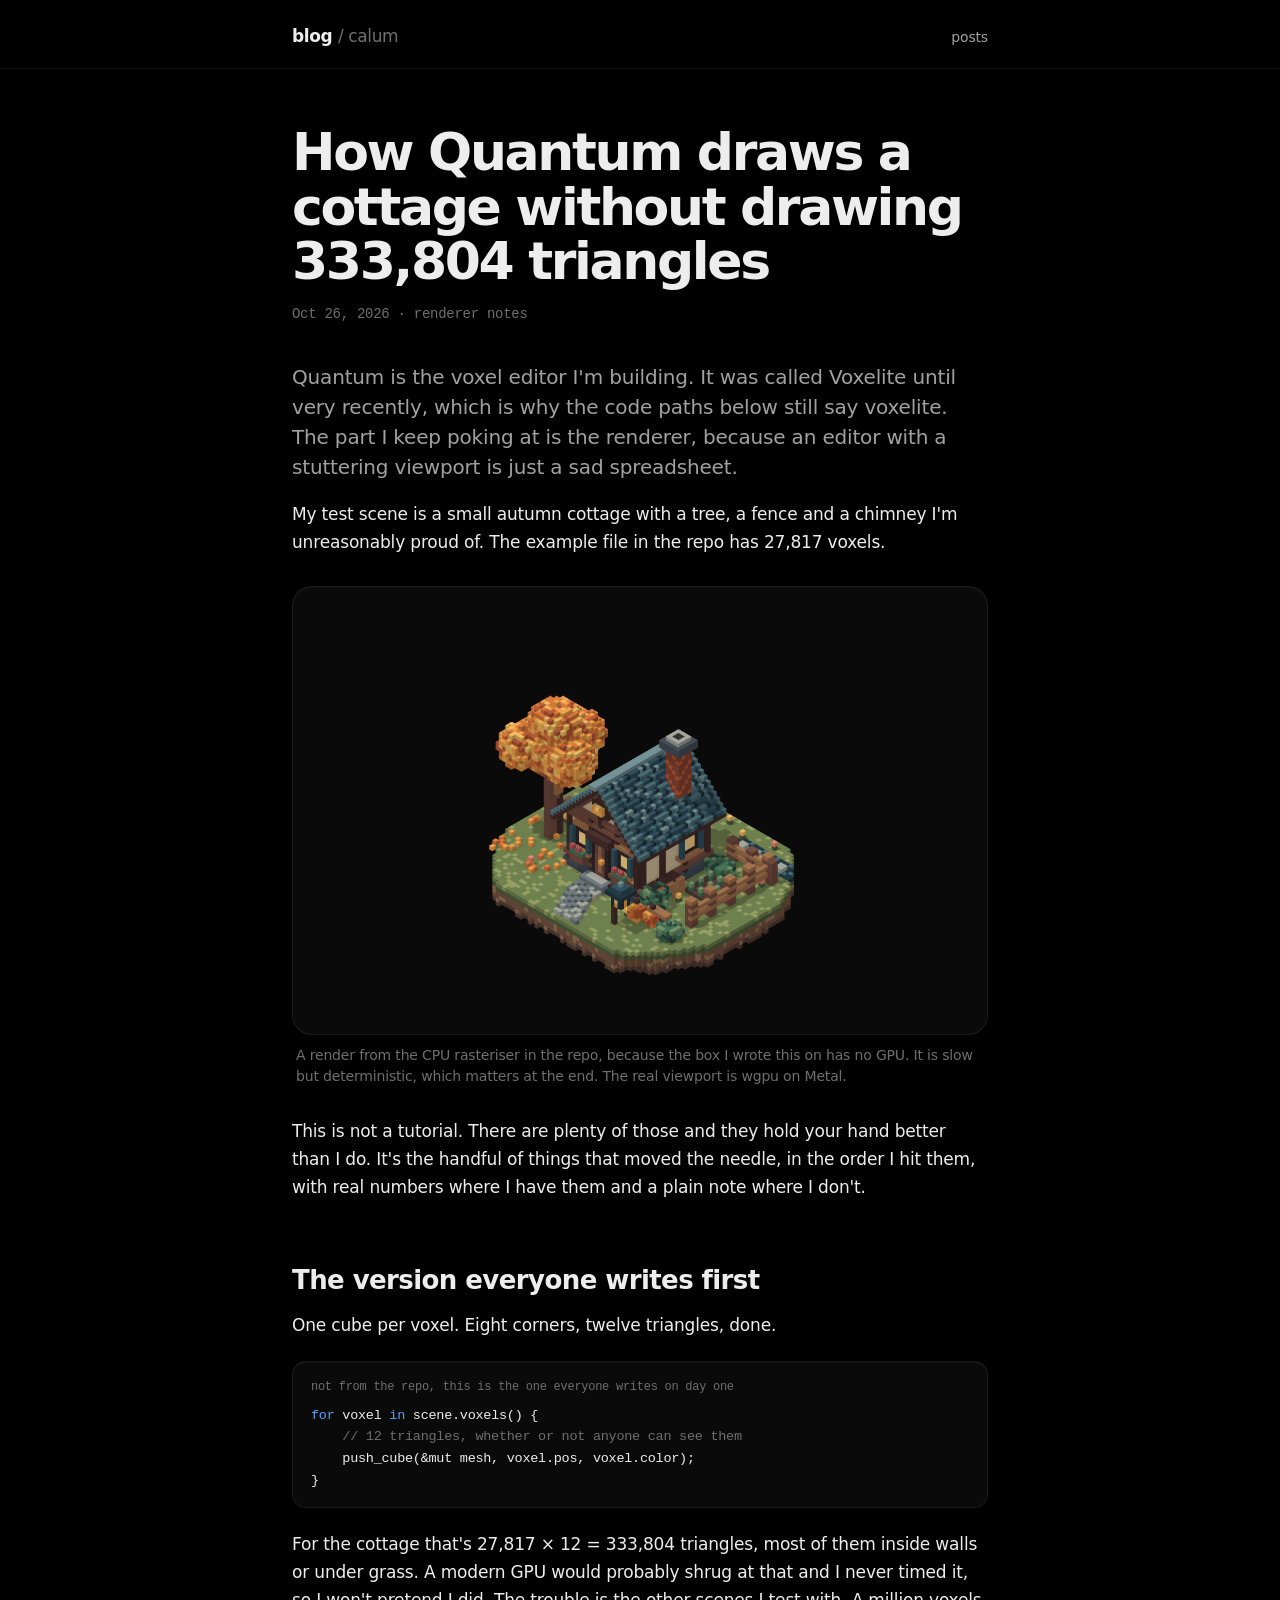
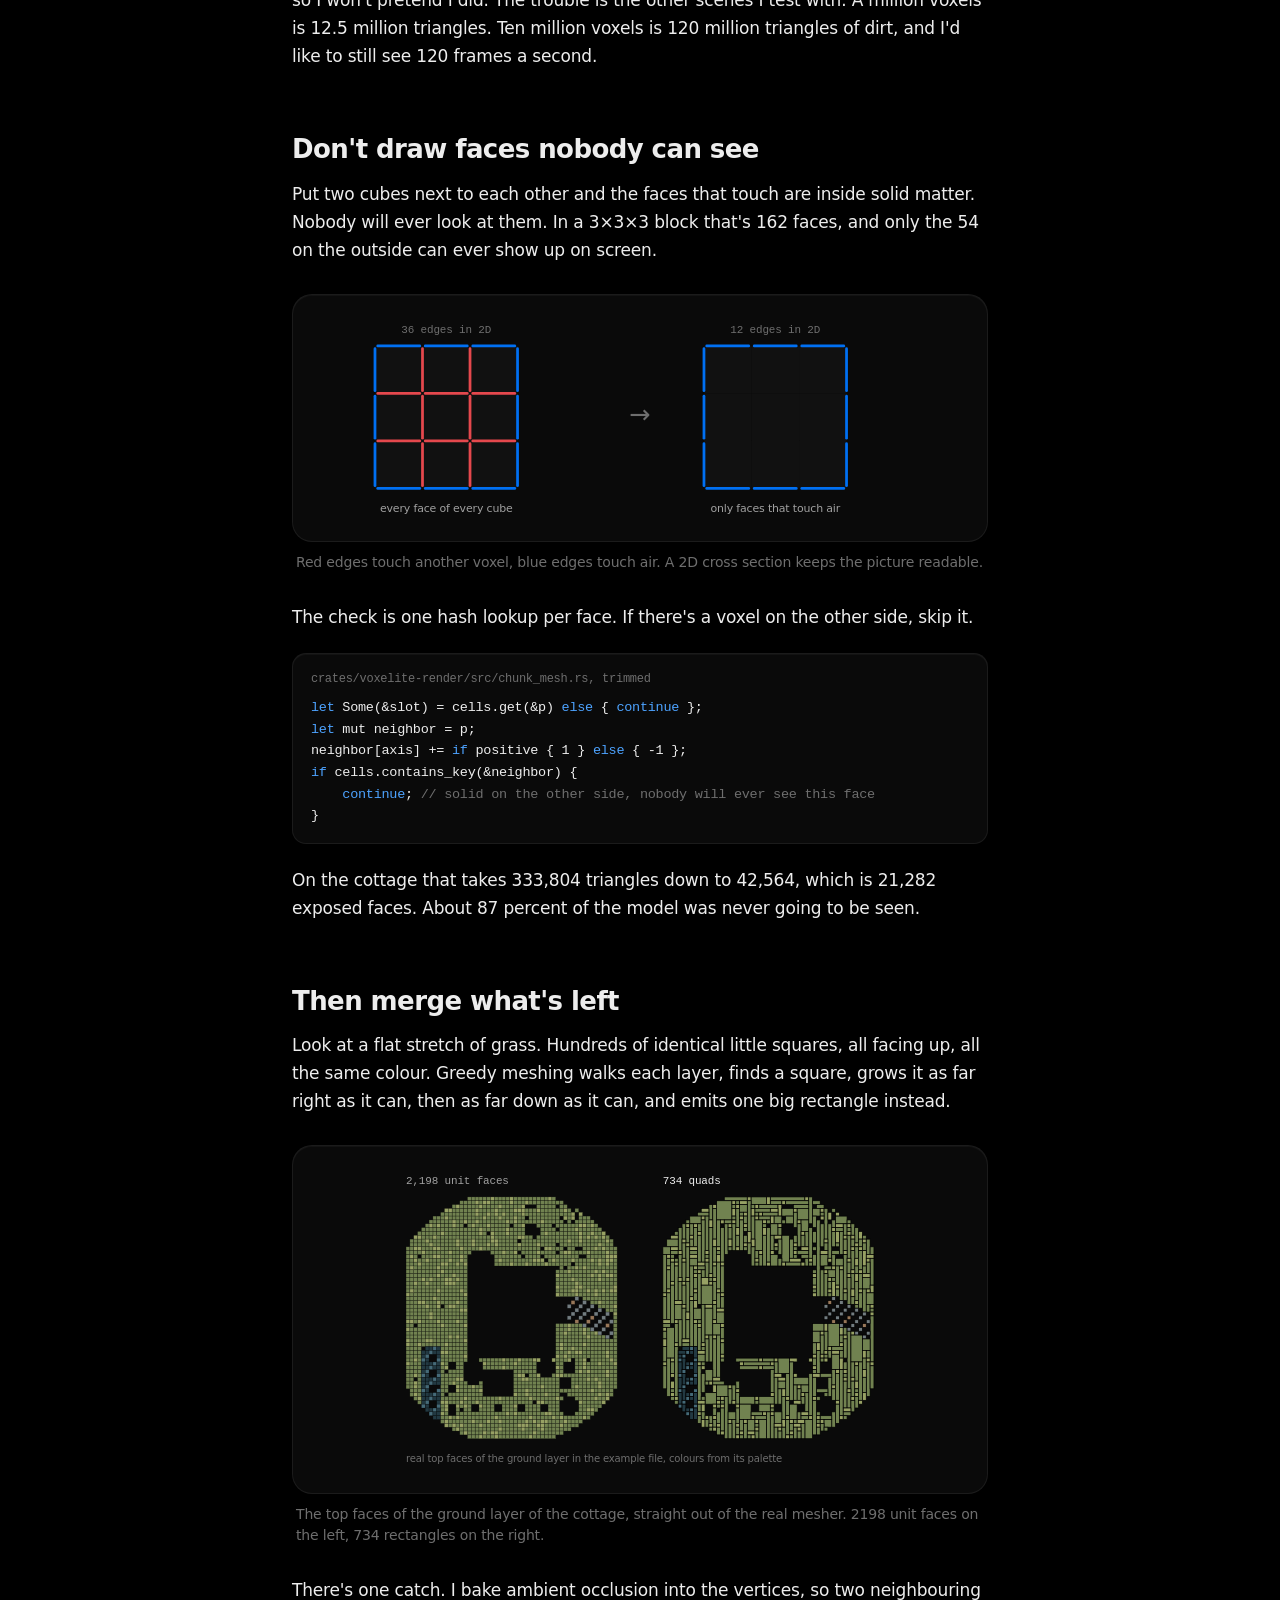
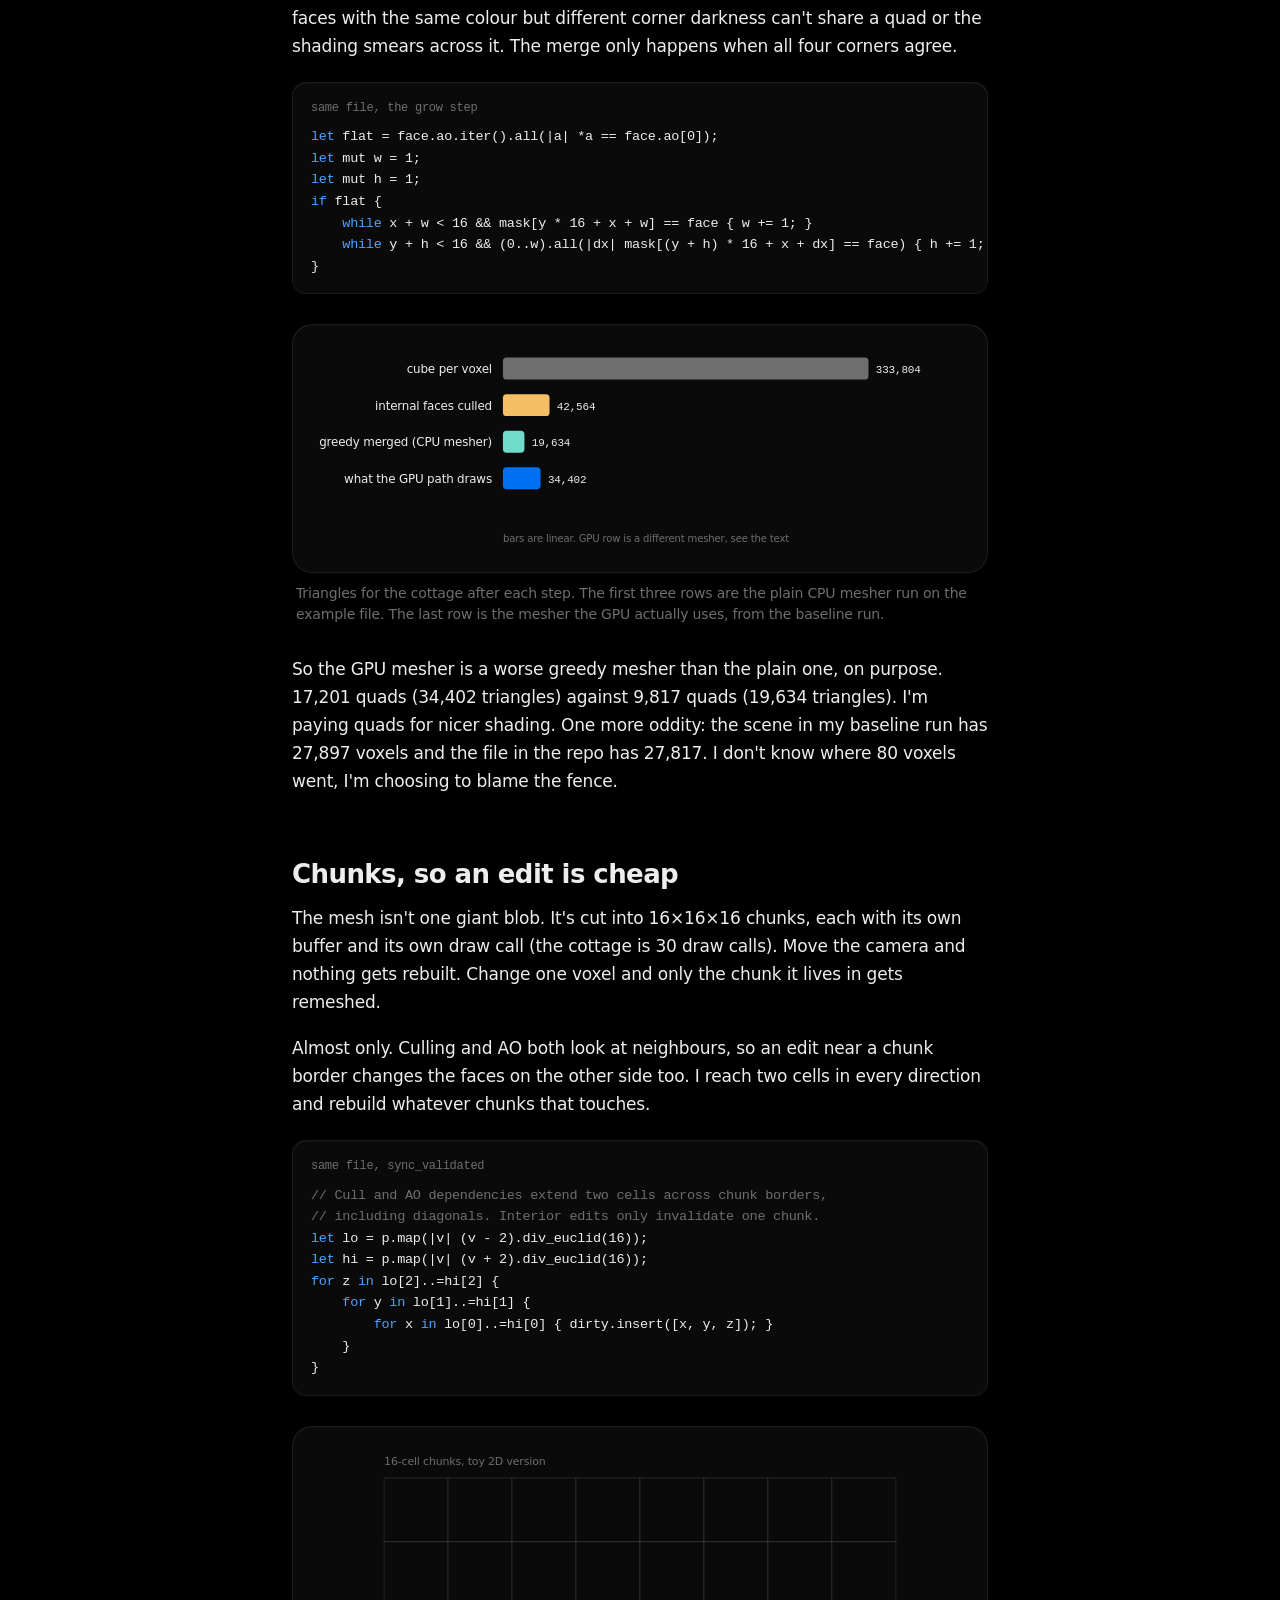
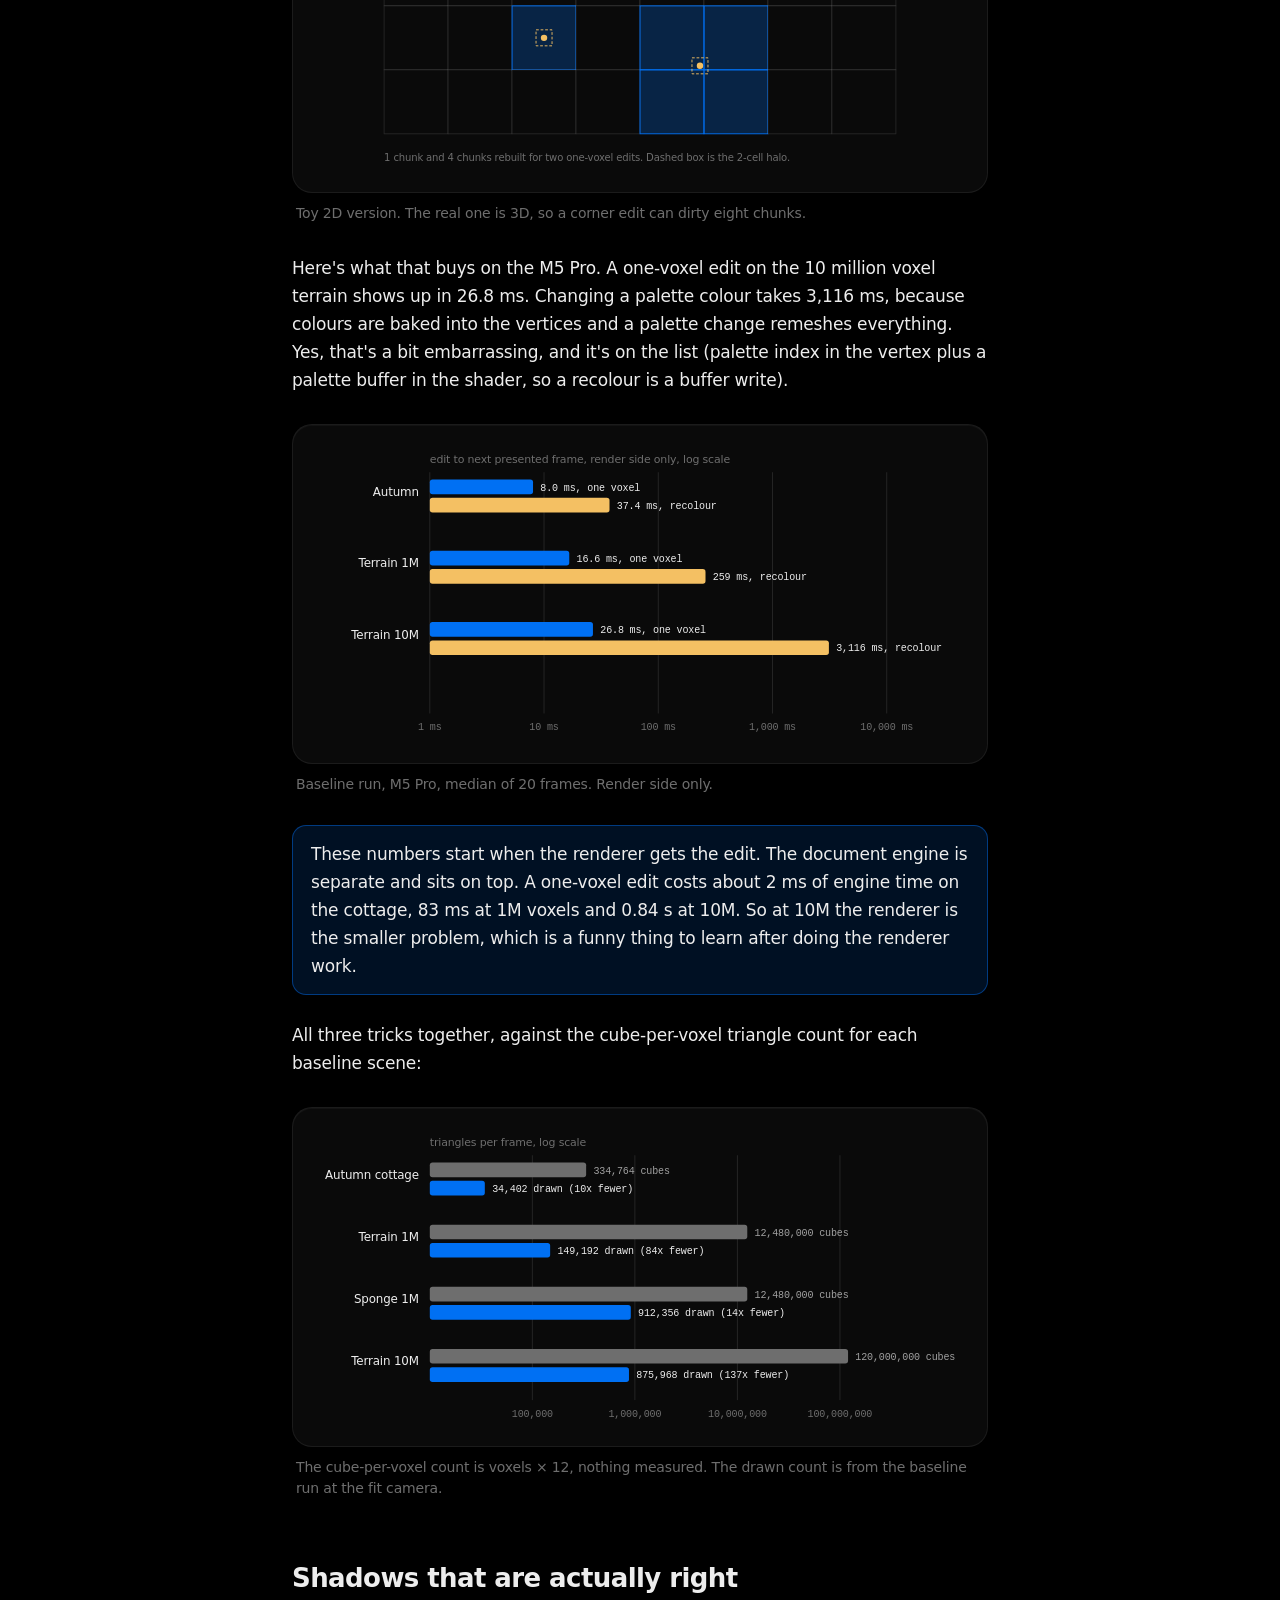
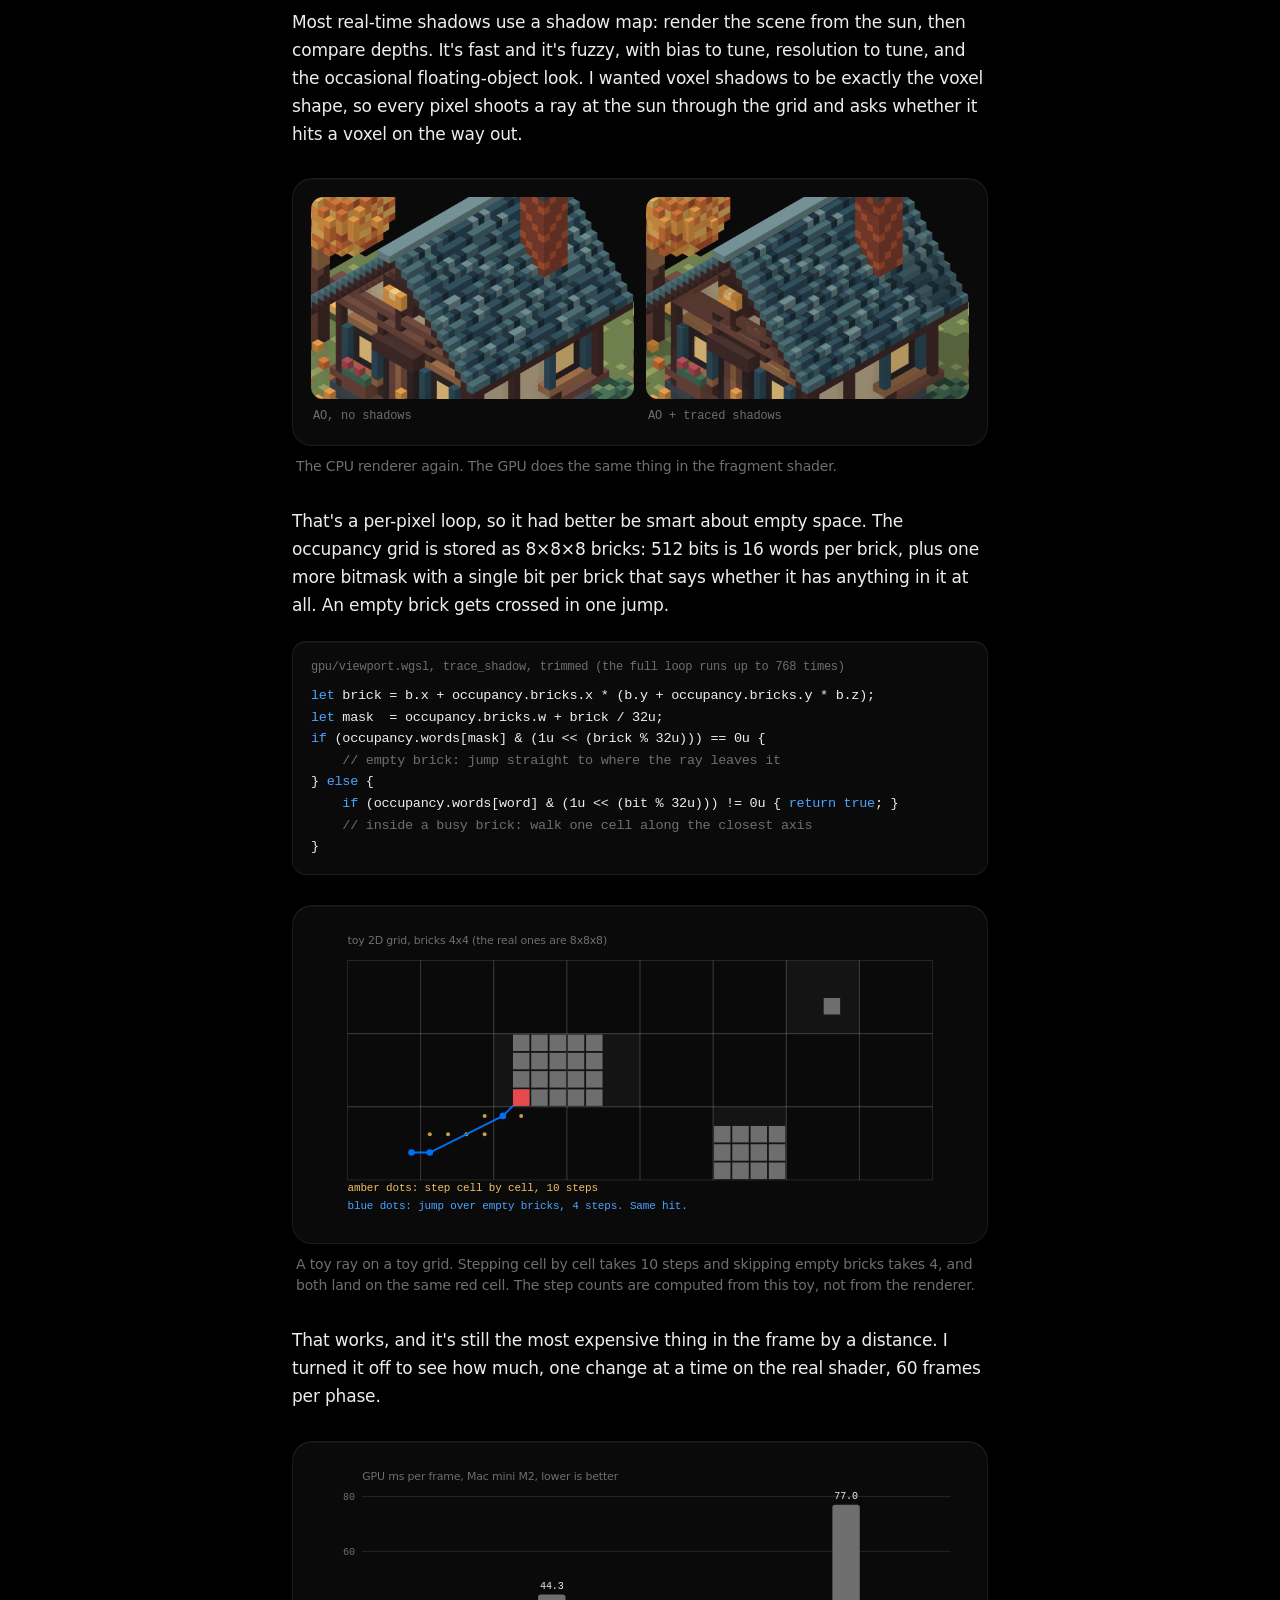
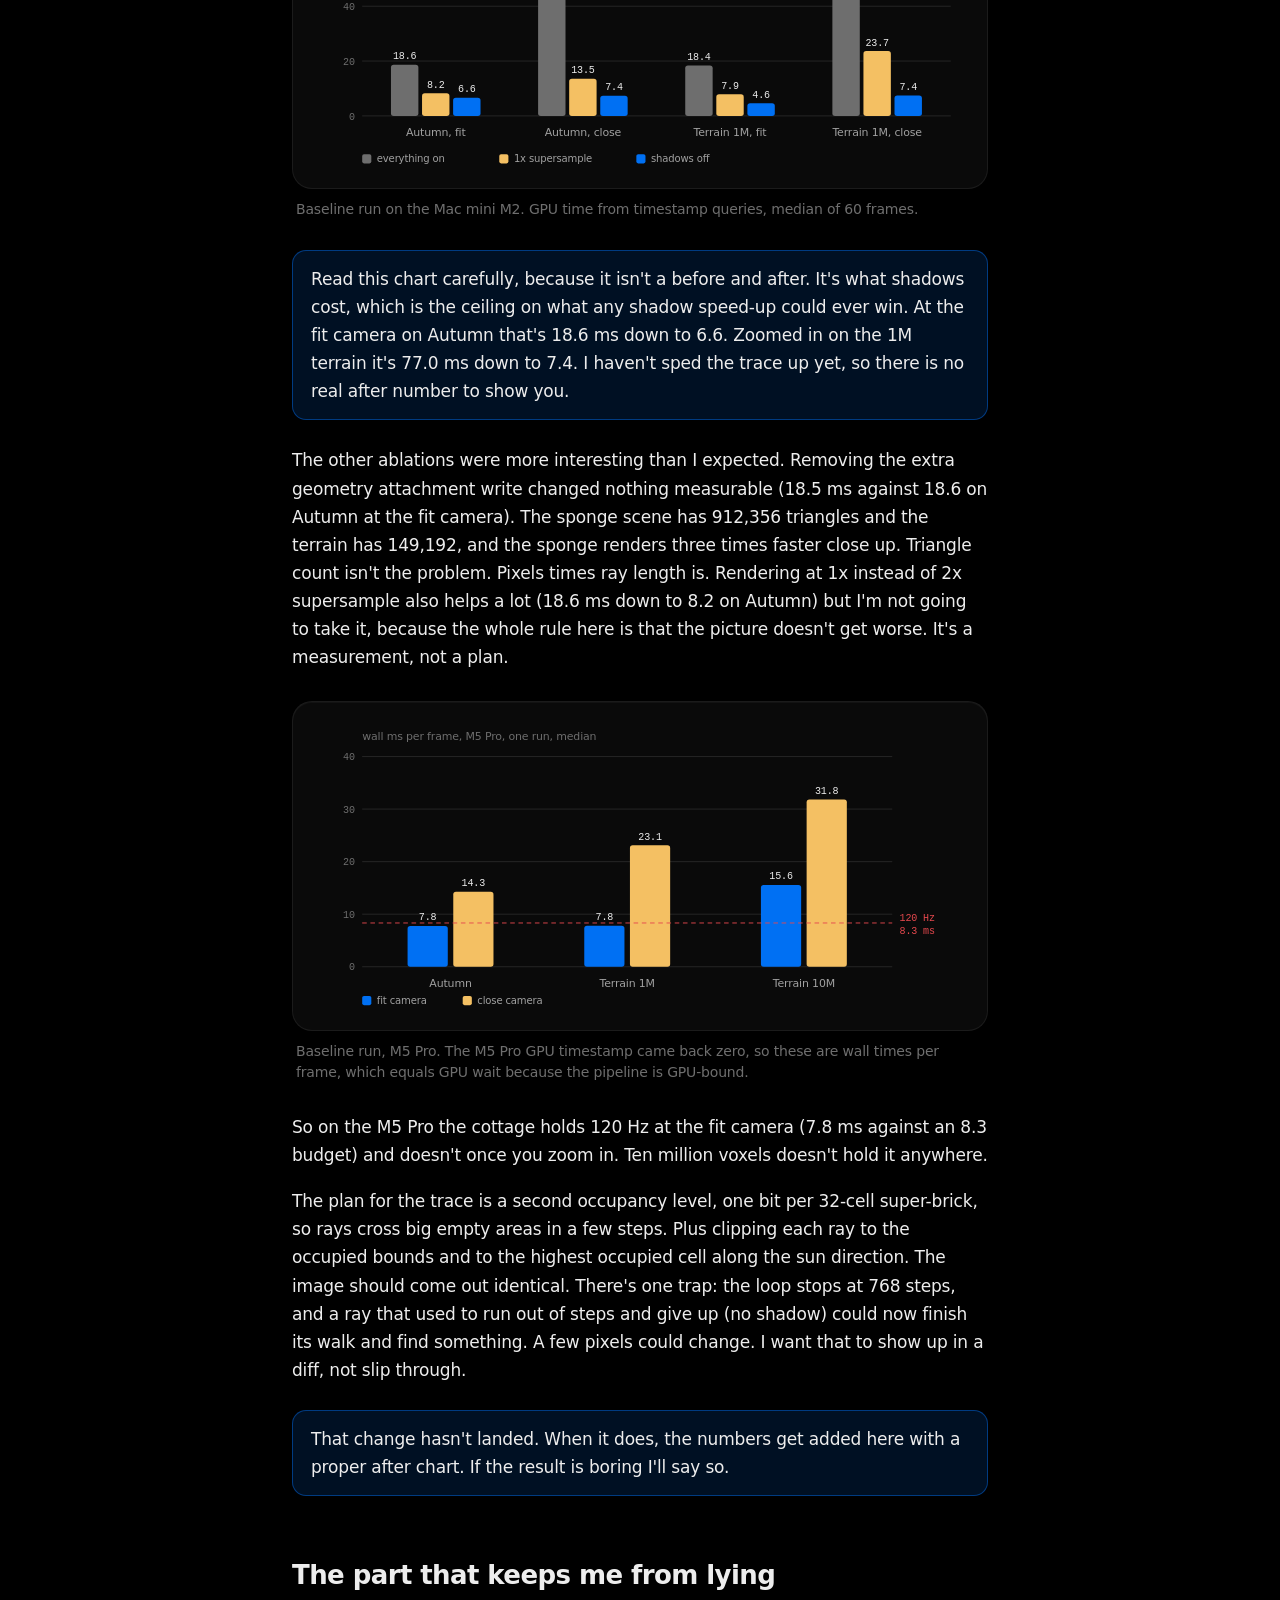
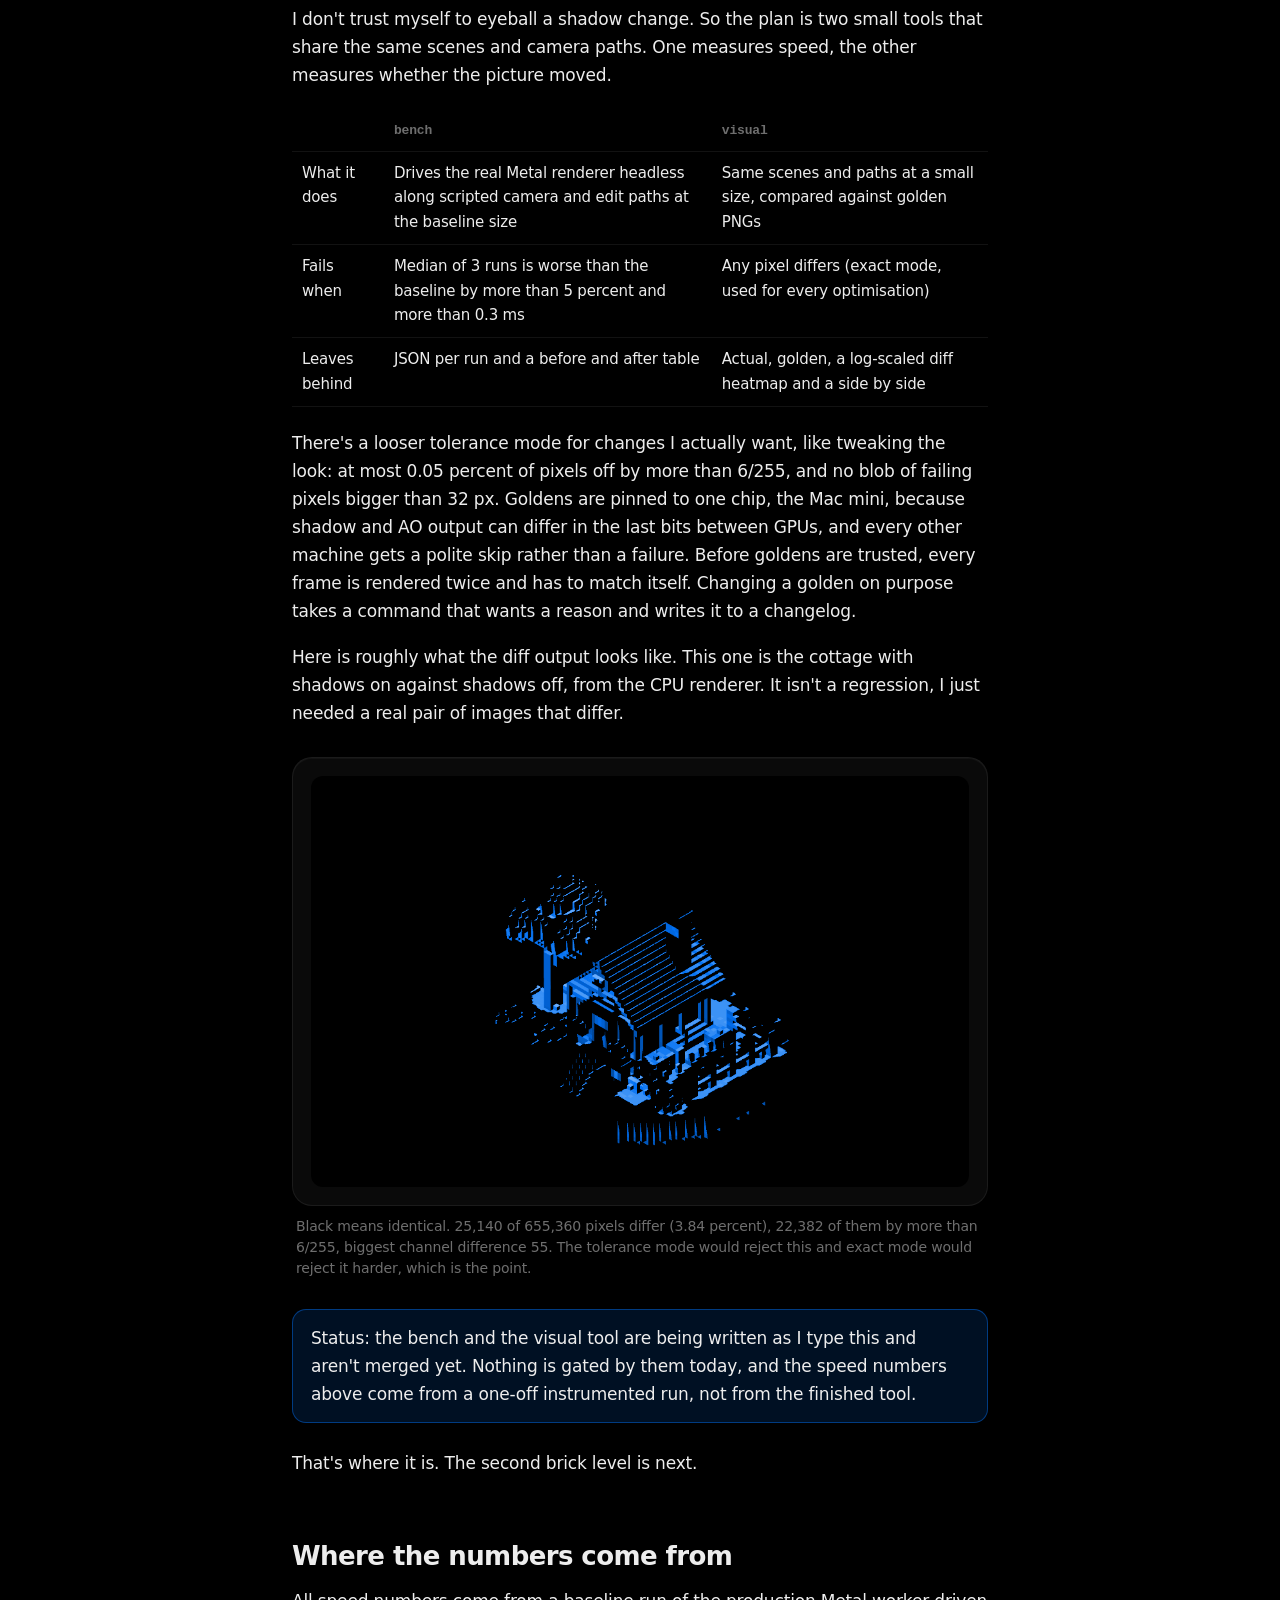
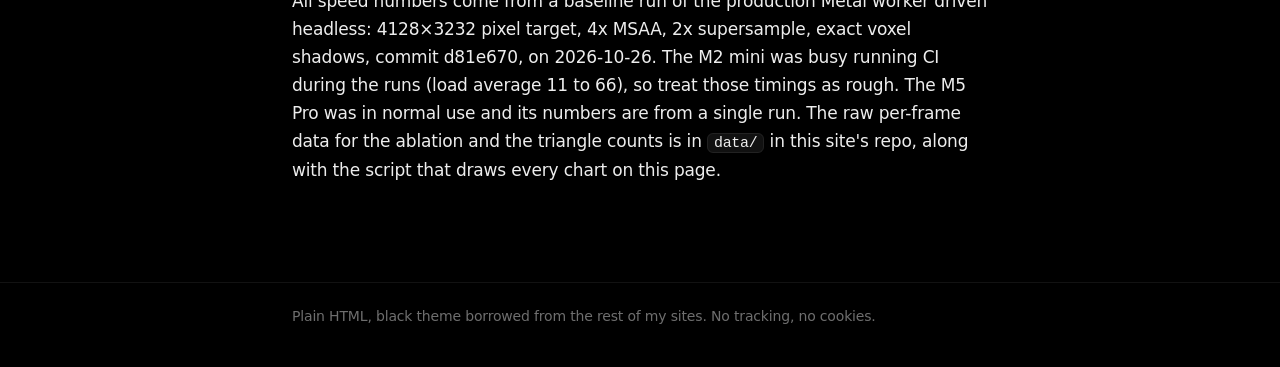
==== posts/quantum-renderer/index.html @ 29b20d28 "Rename Voxelite to Quantum in the post" ====
<!doctype html>
<html lang="en"><head><meta charset="utf-8">
<meta name="viewport" content="width=device-width, initial-scale=1">
<title>How Quantum draws a cottage without drawing 333,804 triangles</title>
<meta name="description" content="Culling, greedy meshing, chunks, exact voxel shadows and a bench that keeps me honest, with the real numbers from my renderer.">
<meta name="theme-color" content="#000000">
<meta property="og:title" content="How Quantum draws a cottage without drawing 333,804 triangles"><meta property="og:description" content="Culling, greedy meshing, chunks, exact voxel shadows and a bench that keeps me honest, with the real numbers from my renderer."><meta property="og:type" content="article">
<link rel="stylesheet" href="../../assets/style.css">
</head><body>
<header class="site"><div class="wrap"><a class="brand" href="../../">blog <span>/ calum</span></a><nav><a href="../../">posts</a></nav></div></header>
<main><div class="wrap">
<article>
<h1>How Quantum draws a cottage without drawing 333,804 triangles</h1>
<div class="meta">Oct 26, 2026 &middot; renderer notes</div>
<p class="lede">Quantum is the voxel editor I'm building. It was called Voxelite until very recently, which is why the code paths below still say voxelite. The part I keep poking at is the renderer, because an editor with a stuttering viewport is just a sad spreadsheet.</p>
<p>My test scene is a small autumn cottage with a tree, a fence and a chimney I'm unreasonably proud of. The example file in the repo has 27,817 voxels.</p>
<figure><div class="tile"><img src="../../img/wide_full.png" alt="Isometric render of a voxel cottage with an orange autumn tree" loading="lazy"></div><figcaption>A render from the CPU rasteriser in the repo, because the box I wrote this on has no GPU. It is slow but deterministic, which matters at the end. The real viewport is wgpu on Metal.</figcaption></figure>
<p>This is not a tutorial. There are plenty of those and they hold your hand better than I do. It's the handful of things that moved the needle, in the order I hit them, with real numbers where I have them and a plain note where I don't.</p>

<h2>The version everyone writes first</h2>
<p>One cube per voxel. Eight corners, twelve triangles, done.</p>
<pre><span class="cap">not from the repo, this is the one everyone writes on day one</span><code><span class="k">for</span> voxel <span class="k">in</span> scene.voxels() {
    <span class="c">// 12 triangles, whether or not anyone can see them</span>
    push_cube(&amp;mut mesh, voxel.pos, voxel.color);
}</code></pre>
<p>For the cottage that's 27,817 &times; 12 = 333,804 triangles, most of them inside walls or under grass. A modern GPU would probably shrug at that and I never timed it, so I won't pretend I did. The trouble is the other scenes I test with. A million voxels is 12.5 million triangles. Ten million voxels is 120 million triangles of dirt, and I'd like to still see 120 frames a second.</p>

<h2>Don't draw faces nobody can see</h2>
<p>Put two cubes next to each other and the faces that touch are inside solid matter. Nobody will ever look at them. In a 3&times;3&times;3 block that's 162 faces, and only the 54 on the outside can ever show up on screen.</p>
<figure><div class="tile"><svg viewBox="0 0 720 230" role="img" aria-labelledby="t d" xmlns="http://www.w3.org/2000/svg" font-family="-apple-system, 'SF Pro Display', system-ui, sans-serif"><title id="t">Hidden faces on a block of voxels</title><desc id="d">A three by three cross section. Left shows every face of every cube. Right keeps only the faces on the outside.</desc><rect x="70" y="36" width="52" height="52" fill="#111" /><rect x="70" y="88" width="52" height="52" fill="#111" /><rect x="70" y="140" width="52" height="52" fill="#111" /><rect x="122" y="36" width="52" height="52" fill="#111" /><rect x="122" y="88" width="52" height="52" fill="#111" /><rect x="122" y="140" width="52" height="52" fill="#111" /><rect x="174" y="36" width="52" height="52" fill="#111" /><rect x="174" y="88" width="52" height="52" fill="#111" /><rect x="174" y="140" width="52" height="52" fill="#111" /><line x1="70" x2="70" y1="39" y2="85" stroke="#0070f3" stroke-width="3" stroke-linecap="round"/><line x1="70" x2="70" y1="91" y2="137" stroke="#0070f3" stroke-width="3" stroke-linecap="round"/><line x1="70" x2="70" y1="143" y2="189" stroke="#0070f3" stroke-width="3" stroke-linecap="round"/><line x1="122" x2="122" y1="39" y2="85" stroke="#e5484d" stroke-width="3" stroke-linecap="round"/><line x1="122" x2="122" y1="91" y2="137" stroke="#e5484d" stroke-width="3" stroke-linecap="round"/><line x1="122" x2="122" y1="143" y2="189" stroke="#e5484d" stroke-width="3" stroke-linecap="round"/><line x1="174" x2="174" y1="39" y2="85" stroke="#e5484d" stroke-width="3" stroke-linecap="round"/><line x1="174" x2="174" y1="91" y2="137" stroke="#e5484d" stroke-width="3" stroke-linecap="round"/><line x1="174" x2="174" y1="143" y2="189" stroke="#e5484d" stroke-width="3" stroke-linecap="round"/><line x1="226" x2="226" y1="39" y2="85" stroke="#0070f3" stroke-width="3" stroke-linecap="round"/><line x1="226" x2="226" y1="91" y2="137" stroke="#0070f3" stroke-width="3" stroke-linecap="round"/><line x1="226" x2="226" y1="143" y2="189" stroke="#0070f3" stroke-width="3" stroke-linecap="round"/><line x1="73" x2="119" y1="36" y2="36" stroke="#0070f3" stroke-width="3" stroke-linecap="round"/><line x1="125" x2="171" y1="36" y2="36" stroke="#0070f3" stroke-width="3" stroke-linecap="round"/><line x1="177" x2="223" y1="36" y2="36" stroke="#0070f3" stroke-width="3" stroke-linecap="round"/><line x1="73" x2="119" y1="88" y2="88" stroke="#e5484d" stroke-width="3" stroke-linecap="round"/><line x1="125" x2="171" y1="88" y2="88" stroke="#e5484d" stroke-width="3" stroke-linecap="round"/><line x1="177" x2="223" y1="88" y2="88" stroke="#e5484d" stroke-width="3" stroke-linecap="round"/><line x1="73" x2="119" y1="140" y2="140" stroke="#e5484d" stroke-width="3" stroke-linecap="round"/><line x1="125" x2="171" y1="140" y2="140" stroke="#e5484d" stroke-width="3" stroke-linecap="round"/><line x1="177" x2="223" y1="140" y2="140" stroke="#e5484d" stroke-width="3" stroke-linecap="round"/><line x1="73" x2="119" y1="192" y2="192" stroke="#0070f3" stroke-width="3" stroke-linecap="round"/><line x1="125" x2="171" y1="192" y2="192" stroke="#0070f3" stroke-width="3" stroke-linecap="round"/><line x1="177" x2="223" y1="192" y2="192" stroke="#0070f3" stroke-width="3" stroke-linecap="round"/><rect x="430" y="36" width="52" height="52" fill="#111" /><rect x="430" y="88" width="52" height="52" fill="#111" /><rect x="430" y="140" width="52" height="52" fill="#111" /><rect x="482" y="36" width="52" height="52" fill="#111" /><rect x="482" y="88" width="52" height="52" fill="#111" /><rect x="482" y="140" width="52" height="52" fill="#111" /><rect x="534" y="36" width="52" height="52" fill="#111" /><rect x="534" y="88" width="52" height="52" fill="#111" /><rect x="534" y="140" width="52" height="52" fill="#111" /><line x1="430" x2="430" y1="39" y2="85" stroke="#0070f3" stroke-width="3" stroke-linecap="round"/><line x1="430" x2="430" y1="91" y2="137" stroke="#0070f3" stroke-width="3" stroke-linecap="round"/><line x1="430" x2="430" y1="143" y2="189" stroke="#0070f3" stroke-width="3" stroke-linecap="round"/><line x1="586" x2="586" y1="39" y2="85" stroke="#0070f3" stroke-width="3" stroke-linecap="round"/><line x1="586" x2="586" y1="91" y2="137" stroke="#0070f3" stroke-width="3" stroke-linecap="round"/><line x1="586" x2="586" y1="143" y2="189" stroke="#0070f3" stroke-width="3" stroke-linecap="round"/><line x1="433" x2="479" y1="36" y2="36" stroke="#0070f3" stroke-width="3" stroke-linecap="round"/><line x1="485" x2="531" y1="36" y2="36" stroke="#0070f3" stroke-width="3" stroke-linecap="round"/><line x1="537" x2="583" y1="36" y2="36" stroke="#0070f3" stroke-width="3" stroke-linecap="round"/><line x1="433" x2="479" y1="192" y2="192" stroke="#0070f3" stroke-width="3" stroke-linecap="round"/><line x1="485" x2="531" y1="192" y2="192" stroke="#0070f3" stroke-width="3" stroke-linecap="round"/><line x1="537" x2="583" y1="192" y2="192" stroke="#0070f3" stroke-width="3" stroke-linecap="round"/><text x="148.0" y="218" font-size="12" fill="#a1a1a1" text-anchor="middle" font-weight="400">every face of every cube</text><text x="508.0" y="218" font-size="12" fill="#a1a1a1" text-anchor="middle" font-weight="400">only faces that touch air</text><text x="148.0" y="22" font-size="12" fill="#6e6e6e" text-anchor="middle" font-weight="400" font-family="ui-monospace, 'SF Mono', monospace">36 edges in 2D</text><text x="508.0" y="22" font-size="12" fill="#6e6e6e" text-anchor="middle" font-weight="400" font-family="ui-monospace, 'SF Mono', monospace">12 edges in 2D</text><text x="360" y="120" font-size="28" fill="#6e6e6e" text-anchor="middle" font-weight="400">→</text></svg></div><figcaption>Red edges touch another voxel, blue edges touch air. A 2D cross section keeps the picture readable.</figcaption></figure>
<p>The check is one hash lookup per face. If there's a voxel on the other side, skip it.</p>
<pre><span class="cap">crates/voxelite-render/src/chunk_mesh.rs, trimmed</span><code><span class="k">let</span> Some(&amp;slot) = cells.get(&amp;p) <span class="k">else</span> { <span class="k">continue</span> };
<span class="k">let</span> mut neighbor = p;
neighbor[axis] += <span class="k">if</span> positive { 1 } <span class="k">else</span> { -1 };
<span class="k">if</span> cells.contains_key(&amp;neighbor) {
    <span class="k">continue</span>; <span class="c">// solid on the other side, nobody will ever see this face</span>
}</code></pre>
<p>On the cottage that takes 333,804 triangles down to 42,564, which is 21,282 exposed faces. About 87 percent of the model was never going to be seen.</p>

<h2>Then merge what's left</h2>
<p>Look at a flat stretch of grass. Hundreds of identical little squares, all facing up, all the same colour. Greedy meshing walks each layer, finds a square, grows it as far right as it can, then as far down as it can, and emits one big rectangle instead.</p>
<figure><div class="tile"><svg viewBox="0 0 720 340" role="img" aria-labelledby="t d" xmlns="http://www.w3.org/2000/svg" font-family="-apple-system, 'SF Pro Display', system-ui, sans-serif"><title id="t">Greedy merging on a real layer of the cottage</title><desc id="d">Top faces of the ground layer of the cottage, 2198 unit faces on the left, 734 merged rectangles on the right.</desc><rect x="171.2" y="36.0" width="4.2" height="4.2" fill="rgb(113,130,80)" stroke="rgba(0,0,0,.5)" stroke-width=".5"/><rect x="175.4" y="36.0" width="4.2" height="4.2" fill="rgb(113,130,80)" stroke="rgba(0,0,0,.5)" stroke-width=".5"/><rect x="179.6" y="36.0" width="4.2" height="4.2" fill="rgb(113,130,80)" stroke="rgba(0,0,0,.5)" stroke-width=".5"/><rect x="183.8" y="36.0" width="4.2" height="4.2" fill="rgb(113,130,80)" stroke="rgba(0,0,0,.5)" stroke-width=".5"/><rect x="188.0" y="36.0" width="4.2" height="4.2" fill="rgb(113,130,80)" stroke="rgba(0,0,0,.5)" stroke-width=".5"/><rect x="192.2" y="36.0" width="4.2" height="4.2" fill="rgb(113,130,80)" stroke="rgba(0,0,0,.5)" stroke-width=".5"/><rect x="196.4" y="36.0" width="4.2" height="4.2" fill="rgb(151,161,100)" stroke="rgba(0,0,0,.5)" stroke-width=".5"/><rect x="200.6" y="36.0" width="4.2" height="4.2" fill="rgb(113,130,80)" stroke="rgba(0,0,0,.5)" stroke-width=".5"/><rect x="200.6" y="40.2" width="4.2" height="4.2" fill="rgb(113,130,80)" stroke="rgba(0,0,0,.5)" stroke-width=".5"/><rect x="204.8" y="36.0" width="4.2" height="4.2" fill="rgb(113,130,80)" stroke="rgba(0,0,0,.5)" stroke-width=".5"/><rect x="204.8" y="40.2" width="4.2" height="4.2" fill="rgb(113,130,80)" stroke="rgba(0,0,0,.5)" stroke-width=".5"/><rect x="209.0" y="36.0" width="4.2" height="4.2" fill="rgb(113,130,80)" stroke="rgba(0,0,0,.5)" stroke-width=".5"/><rect x="209.0" y="40.2" width="4.2" height="4.2" fill="rgb(113,130,80)" stroke="rgba(0,0,0,.5)" stroke-width=".5"/><rect x="213.2" y="36.0" width="4.2" height="4.2" fill="rgb(113,130,80)" stroke="rgba(0,0,0,.5)" stroke-width=".5"/><rect x="213.2" y="40.2" width="4.2" height="4.2" fill="rgb(113,130,80)" stroke="rgba(0,0,0,.5)" stroke-width=".5"/><rect x="217.4" y="36.0" width="4.2" height="4.2" fill="rgb(151,161,100)" stroke="rgba(0,0,0,.5)" stroke-width=".5"/><rect x="217.4" y="40.2" width="4.2" height="4.2" fill="rgb(151,161,100)" stroke="rgba(0,0,0,.5)" stroke-width=".5"/><rect x="221.6" y="36.0" width="4.2" height="4.2" fill="rgb(113,130,80)" stroke="rgba(0,0,0,.5)" stroke-width=".5"/><rect x="225.8" y="36.0" width="4.2" height="4.2" fill="rgb(113,130,80)" stroke="rgba(0,0,0,.5)" stroke-width=".5"/><rect x="230.0" y="36.0" width="4.2" height="4.2" fill="rgb(113,130,80)" stroke="rgba(0,0,0,.5)" stroke-width=".5"/><rect x="234.2" y="36.0" width="4.2" height="4.2" fill="rgb(113,130,80)" stroke="rgba(0,0,0,.5)" stroke-width=".5"/><rect x="238.4" y="36.0" width="4.2" height="4.2" fill="rgb(113,130,80)" stroke="rgba(0,0,0,.5)" stroke-width=".5"/><rect x="242.6" y="36.0" width="4.2" height="4.2" fill="rgb(113,130,80)" stroke="rgba(0,0,0,.5)" stroke-width=".5"/><rect x="246.8" y="36.0" width="4.2" height="4.2" fill="rgb(113,130,80)" stroke="rgba(0,0,0,.5)" stroke-width=".5"/><rect x="251.0" y="36.0" width="4.2" height="4.2" fill="rgb(113,130,80)" stroke="rgba(0,0,0,.5)" stroke-width=".5"/><rect x="255.2" y="36.0" width="4.2" height="4.2" fill="rgb(113,130,80)" stroke="rgba(0,0,0,.5)" stroke-width=".5"/><rect x="259.4" y="36.0" width="4.2" height="4.2" fill="rgb(151,161,100)" stroke="rgba(0,0,0,.5)" stroke-width=".5"/><rect x="263.6" y="36.0" width="4.2" height="4.2" fill="rgb(113,130,80)" stroke="rgba(0,0,0,.5)" stroke-width=".5"/><rect x="263.6" y="40.2" width="4.2" height="4.2" fill="rgb(113,130,80)" stroke="rgba(0,0,0,.5)" stroke-width=".5"/><rect x="263.6" y="44.4" width="4.2" height="4.2" fill="rgb(113,130,80)" stroke="rgba(0,0,0,.5)" stroke-width=".5"/><rect x="263.6" y="48.6" width="4.2" height="4.2" fill="rgb(113,130,80)" stroke="rgba(0,0,0,.5)" stroke-width=".5"/><rect x="263.6" y="52.8" width="4.2" height="4.2" fill="rgb(113,130,80)" stroke="rgba(0,0,0,.5)" stroke-width=".5"/><rect x="263.6" y="57.0" width="4.2" height="4.2" fill="rgb(113,130,80)" stroke="rgba(0,0,0,.5)" stroke-width=".5"/><rect x="263.6" y="61.2" width="4.2" height="4.2" fill="rgb(113,130,80)" stroke="rgba(0,0,0,.5)" stroke-width=".5"/><rect x="162.8" y="40.2" width="4.2" height="4.2" fill="rgb(113,130,80)" stroke="rgba(0,0,0,.5)" stroke-width=".5"/><rect x="162.8" y="44.4" width="4.2" height="4.2" fill="rgb(113,130,80)" stroke="rgba(0,0,0,.5)" stroke-width=".5"/><rect x="162.8" y="48.6" width="4.2" height="4.2" fill="rgb(113,130,80)" stroke="rgba(0,0,0,.5)" stroke-width=".5"/><rect x="162.8" y="52.8" width="4.2" height="4.2" fill="rgb(113,130,80)" stroke="rgba(0,0,0,.5)" stroke-width=".5"/><rect x="162.8" y="57.0" width="4.2" height="4.2" fill="rgb(113,130,80)" stroke="rgba(0,0,0,.5)" stroke-width=".5"/><rect x="167.0" y="40.2" width="4.2" height="4.2" fill="rgb(113,130,80)" stroke="rgba(0,0,0,.5)" stroke-width=".5"/><rect x="167.0" y="44.4" width="4.2" height="4.2" fill="rgb(113,130,80)" stroke="rgba(0,0,0,.5)" stroke-width=".5"/><rect x="167.0" y="48.6" width="4.2" height="4.2" fill="rgb(113,130,80)" stroke="rgba(0,0,0,.5)" stroke-width=".5"/><rect x="167.0" y="52.8" width="4.2" height="4.2" fill="rgb(113,130,80)" stroke="rgba(0,0,0,.5)" stroke-width=".5"/><rect x="167.0" y="57.0" width="4.2" height="4.2" fill="rgb(113,130,80)" stroke="rgba(0,0,0,.5)" stroke-width=".5"/><rect x="171.2" y="40.2" width="4.2" height="4.2" fill="rgb(113,130,80)" stroke="rgba(0,0,0,.5)" stroke-width=".5"/><rect x="171.2" y="44.4" width="4.2" height="4.2" fill="rgb(113,130,80)" stroke="rgba(0,0,0,.5)" stroke-width=".5"/><rect x="171.2" y="48.6" width="4.2" height="4.2" fill="rgb(113,130,80)" stroke="rgba(0,0,0,.5)" stroke-width=".5"/><rect x="171.2" y="52.8" width="4.2" height="4.2" fill="rgb(113,130,80)" stroke="rgba(0,0,0,.5)" stroke-width=".5"/><rect x="171.2" y="57.0" width="4.2" height="4.2" fill="rgb(113,130,80)" stroke="rgba(0,0,0,.5)" stroke-width=".5"/><rect x="175.4" y="40.2" width="4.2" height="4.2" fill="rgb(113,130,80)" stroke="rgba(0,0,0,.5)" stroke-width=".5"/><rect x="175.4" y="44.4" width="4.2" height="4.2" fill="rgb(113,130,80)" stroke="rgba(0,0,0,.5)" stroke-width=".5"/><rect x="175.4" y="48.6" width="4.2" height="4.2" fill="rgb(113,130,80)" stroke="rgba(0,0,0,.5)" stroke-width=".5"/><rect x="175.4" y="52.8" width="4.2" height="4.2" fill="rgb(113,130,80)" stroke="rgba(0,0,0,.5)" stroke-width=".5"/><rect x="175.4" y="57.0" width="4.2" height="4.2" fill="rgb(113,130,80)" stroke="rgba(0,0,0,.5)" stroke-width=".5"/><rect x="179.6" y="40.2" width="4.2" height="4.2" fill="rgb(151,161,100)" stroke="rgba(0,0,0,.5)" stroke-width=".5"/><rect x="183.8" y="40.2" width="4.2" height="4.2" fill="rgb(113,130,80)" stroke="rgba(0,0,0,.5)" stroke-width=".5"/><rect x="188.0" y="40.2" width="4.2" height="4.2" fill="rgb(151,161,100)" stroke="rgba(0,0,0,.5)" stroke-width=".5"/><rect x="192.2" y="40.2" width="4.2" height="4.2" fill="rgb(151,161,100)" stroke="rgba(0,0,0,.5)" stroke-width=".5"/><rect x="196.4" y="40.2" width="4.2" height="4.2" fill="rgb(113,130,80)" stroke="rgba(0,0,0,.5)" stroke-width=".5"/><rect x="196.4" y="44.4" width="4.2" height="4.2" fill="rgb(113,130,80)" stroke="rgba(0,0,0,.5)" stroke-width=".5"/><rect x="196.4" y="48.6" width="4.2" height="4.2" fill="rgb(113,130,80)" stroke="rgba(0,0,0,.5)" stroke-width=".5"/><rect x="196.4" y="52.8" width="4.2" height="4.2" fill="rgb(113,130,80)" stroke="rgba(0,0,0,.5)" stroke-width=".5"/><rect x="196.4" y="57.0" width="4.2" height="4.2" fill="rgb(113,130,80)" stroke="rgba(0,0,0,.5)" stroke-width=".5"/><rect x="196.4" y="61.2" width="4.2" height="4.2" fill="rgb(113,130,80)" stroke="rgba(0,0,0,.5)" stroke-width=".5"/><rect x="196.4" y="65.4" width="4.2" height="4.2" fill="rgb(113,130,80)" stroke="rgba(0,0,0,.5)" stroke-width=".5"/><rect x="196.4" y="69.6" width="4.2" height="4.2" fill="rgb(113,130,80)" stroke="rgba(0,0,0,.5)" stroke-width=".5"/><rect x="221.6" y="40.2" width="4.2" height="4.2" fill="rgb(113,130,80)" stroke="rgba(0,0,0,.5)" stroke-width=".5"/><rect x="225.8" y="40.2" width="4.2" height="4.2" fill="rgb(113,130,80)" stroke="rgba(0,0,0,.5)" stroke-width=".5"/><rect x="230.0" y="40.2" width="4.2" height="4.2" fill="rgb(113,130,80)" stroke="rgba(0,0,0,.5)" stroke-width=".5"/><rect x="234.2" y="40.2" width="4.2" height="4.2" fill="rgb(151,161,100)" stroke="rgba(0,0,0,.5)" stroke-width=".5"/><rect x="238.4" y="40.2" width="4.2" height="4.2" fill="rgb(113,130,80)" stroke="rgba(0,0,0,.5)" stroke-width=".5"/><rect x="242.6" y="40.2" width="4.2" height="4.2" fill="rgb(113,130,80)" stroke="rgba(0,0,0,.5)" stroke-width=".5"/><rect x="246.8" y="40.2" width="4.2" height="4.2" fill="rgb(113,130,80)" stroke="rgba(0,0,0,.5)" stroke-width=".5"/><rect x="251.0" y="40.2" width="4.2" height="4.2" fill="rgb(113,130,80)" stroke="rgba(0,0,0,.5)" stroke-width=".5"/><rect x="255.2" y="40.2" width="4.2" height="4.2" fill="rgb(113,130,80)" stroke="rgba(0,0,0,.5)" stroke-width=".5"/><rect x="259.4" y="40.2" width="4.2" height="4.2" fill="rgb(113,130,80)" stroke="rgba(0,0,0,.5)" stroke-width=".5"/><rect x="267.8" y="40.2" width="4.2" height="4.2" fill="rgb(113,130,80)" stroke="rgba(0,0,0,.5)" stroke-width=".5"/><rect x="272.0" y="40.2" width="4.2" height="4.2" fill="rgb(113,130,80)" stroke="rgba(0,0,0,.5)" stroke-width=".5"/><rect x="154.4" y="44.4" width="4.2" height="4.2" fill="rgb(113,130,80)" stroke="rgba(0,0,0,.5)" stroke-width=".5"/><rect x="154.4" y="48.6" width="4.2" height="4.2" fill="rgb(113,130,80)" stroke="rgba(0,0,0,.5)" stroke-width=".5"/><rect x="154.4" y="52.8" width="4.2" height="4.2" fill="rgb(113,130,80)" stroke="rgba(0,0,0,.5)" stroke-width=".5"/><rect x="154.4" y="57.0" width="4.2" height="4.2" fill="rgb(113,130,80)" stroke="rgba(0,0,0,.5)" stroke-width=".5"/><rect x="158.6" y="44.4" width="4.2" height="4.2" fill="rgb(151,161,100)" stroke="rgba(0,0,0,.5)" stroke-width=".5"/><rect x="179.6" y="44.4" width="4.2" height="4.2" fill="rgb(113,130,80)" stroke="rgba(0,0,0,.5)" stroke-width=".5"/><rect x="183.8" y="44.4" width="4.2" height="4.2" fill="rgb(151,161,100)" stroke="rgba(0,0,0,.5)" stroke-width=".5"/><rect x="188.0" y="44.4" width="4.2" height="4.2" fill="rgb(113,130,80)" stroke="rgba(0,0,0,.5)" stroke-width=".5"/><rect x="188.0" y="48.6" width="4.2" height="4.2" fill="rgb(113,130,80)" stroke="rgba(0,0,0,.5)" stroke-width=".5"/><rect x="192.2" y="44.4" width="4.2" height="4.2" fill="rgb(113,130,80)" stroke="rgba(0,0,0,.5)" stroke-width=".5"/><rect x="192.2" y="48.6" width="4.2" height="4.2" fill="rgb(113,130,80)" stroke="rgba(0,0,0,.5)" stroke-width=".5"/><rect x="200.6" y="44.4" width="4.2" height="4.2" fill="rgb(113,130,80)" stroke="rgba(0,0,0,.5)" stroke-width=".5"/><rect x="204.8" y="44.4" width="4.2" height="4.2" fill="rgb(151,161,100)" stroke="rgba(0,0,0,.5)" stroke-width=".5"/><rect x="209.0" y="44.4" width="4.2" height="4.2" fill="rgb(113,130,80)" stroke="rgba(0,0,0,.5)" stroke-width=".5"/><rect x="213.2" y="44.4" width="4.2" height="4.2" fill="rgb(113,130,80)" stroke="rgba(0,0,0,.5)" stroke-width=".5"/><rect x="217.4" y="44.4" width="4.2" height="4.2" fill="rgb(113,130,80)" stroke="rgba(0,0,0,.5)" stroke-width=".5"/><rect x="221.6" y="44.4" width="4.2" height="4.2" fill="rgb(113,130,80)" stroke="rgba(0,0,0,.5)" stroke-width=".5"/><rect x="225.8" y="44.4" width="4.2" height="4.2" fill="rgb(113,130,80)" stroke="rgba(0,0,0,.5)" stroke-width=".5"/><rect x="230.0" y="44.4" width="4.2" height="4.2" fill="rgb(151,161,100)" stroke="rgba(0,0,0,.5)" stroke-width=".5"/><rect x="230.0" y="48.6" width="4.2" height="4.2" fill="rgb(151,161,100)" stroke="rgba(0,0,0,.5)" stroke-width=".5"/><rect x="230.0" y="52.8" width="4.2" height="4.2" fill="rgb(151,161,100)" stroke="rgba(0,0,0,.5)" stroke-width=".5"/><rect x="246.8" y="44.4" width="4.2" height="4.2" fill="rgb(113,130,80)" stroke="rgba(0,0,0,.5)" stroke-width=".5"/><rect x="251.0" y="44.4" width="4.2" height="4.2" fill="rgb(113,130,80)" stroke="rgba(0,0,0,.5)" stroke-width=".5"/><rect x="255.2" y="44.4" width="4.2" height="4.2" fill="rgb(113,130,80)" stroke="rgba(0,0,0,.5)" stroke-width=".5"/><rect x="259.4" y="44.4" width="4.2" height="4.2" fill="rgb(113,130,80)" stroke="rgba(0,0,0,.5)" stroke-width=".5"/><rect x="272.0" y="44.4" width="4.2" height="4.2" fill="rgb(113,130,80)" stroke="rgba(0,0,0,.5)" stroke-width=".5"/><rect x="276.2" y="44.4" width="4.2" height="4.2" fill="rgb(113,130,80)" stroke="rgba(0,0,0,.5)" stroke-width=".5"/><rect x="146.0" y="48.6" width="4.2" height="4.2" fill="rgb(151,161,100)" stroke="rgba(0,0,0,.5)" stroke-width=".5"/><rect x="150.2" y="48.6" width="4.2" height="4.2" fill="rgb(151,161,100)" stroke="rgba(0,0,0,.5)" stroke-width=".5"/><rect x="158.6" y="48.6" width="4.2" height="4.2" fill="rgb(113,130,80)" stroke="rgba(0,0,0,.5)" stroke-width=".5"/><rect x="158.6" y="52.8" width="4.2" height="4.2" fill="rgb(113,130,80)" stroke="rgba(0,0,0,.5)" stroke-width=".5"/><rect x="158.6" y="57.0" width="4.2" height="4.2" fill="rgb(113,130,80)" stroke="rgba(0,0,0,.5)" stroke-width=".5"/><rect x="158.6" y="61.2" width="4.2" height="4.2" fill="rgb(113,130,80)" stroke="rgba(0,0,0,.5)" stroke-width=".5"/><rect x="158.6" y="65.4" width="4.2" height="4.2" fill="rgb(113,130,80)" stroke="rgba(0,0,0,.5)" stroke-width=".5"/><rect x="158.6" y="69.6" width="4.2" height="4.2" fill="rgb(113,130,80)" stroke="rgba(0,0,0,.5)" stroke-width=".5"/><rect x="158.6" y="73.8" width="4.2" height="4.2" fill="rgb(113,130,80)" stroke="rgba(0,0,0,.5)" stroke-width=".5"/><rect x="158.6" y="78.0" width="4.2" height="4.2" fill="rgb(113,130,80)" stroke="rgba(0,0,0,.5)" stroke-width=".5"/><rect x="179.6" y="48.6" width="4.2" height="4.2" fill="rgb(151,161,100)" stroke="rgba(0,0,0,.5)" stroke-width=".5"/><rect x="179.6" y="52.8" width="4.2" height="4.2" fill="rgb(151,161,100)" stroke="rgba(0,0,0,.5)" stroke-width=".5"/><rect x="183.8" y="48.6" width="4.2" height="4.2" fill="rgb(113,130,80)" stroke="rgba(0,0,0,.5)" stroke-width=".5"/><rect x="183.8" y="52.8" width="4.2" height="4.2" fill="rgb(113,130,80)" stroke="rgba(0,0,0,.5)" stroke-width=".5"/><rect x="183.8" y="57.0" width="4.2" height="4.2" fill="rgb(113,130,80)" stroke="rgba(0,0,0,.5)" stroke-width=".5"/><rect x="183.8" y="61.2" width="4.2" height="4.2" fill="rgb(113,130,80)" stroke="rgba(0,0,0,.5)" stroke-width=".5"/><rect x="183.8" y="65.4" width="4.2" height="4.2" fill="rgb(113,130,80)" stroke="rgba(0,0,0,.5)" stroke-width=".5"/><rect x="200.6" y="48.6" width="4.2" height="4.2" fill="rgb(151,161,100)" stroke="rgba(0,0,0,.5)" stroke-width=".5"/><rect x="200.6" y="52.8" width="4.2" height="4.2" fill="rgb(151,161,100)" stroke="rgba(0,0,0,.5)" stroke-width=".5"/><rect x="204.8" y="48.6" width="4.2" height="4.2" fill="rgb(113,130,80)" stroke="rgba(0,0,0,.5)" stroke-width=".5"/><rect x="209.0" y="48.6" width="4.2" height="4.2" fill="rgb(113,130,80)" stroke="rgba(0,0,0,.5)" stroke-width=".5"/><rect x="213.2" y="48.6" width="4.2" height="4.2" fill="rgb(113,130,80)" stroke="rgba(0,0,0,.5)" stroke-width=".5"/><rect x="217.4" y="48.6" width="4.2" height="4.2" fill="rgb(113,130,80)" stroke="rgba(0,0,0,.5)" stroke-width=".5"/><rect x="221.6" y="48.6" width="4.2" height="4.2" fill="rgb(151,161,100)" stroke="rgba(0,0,0,.5)" stroke-width=".5"/><rect x="225.8" y="48.6" width="4.2" height="4.2" fill="rgb(151,161,100)" stroke="rgba(0,0,0,.5)" stroke-width=".5"/><rect x="234.2" y="48.6" width="4.2" height="4.2" fill="rgb(113,130,80)" stroke="rgba(0,0,0,.5)" stroke-width=".5"/><rect x="234.2" y="52.8" width="4.2" height="4.2" fill="rgb(113,130,80)" stroke="rgba(0,0,0,.5)" stroke-width=".5"/><rect x="238.4" y="48.6" width="4.2" height="4.2" fill="rgb(113,130,80)" stroke="rgba(0,0,0,.5)" stroke-width=".5"/><rect x="238.4" y="52.8" width="4.2" height="4.2" fill="rgb(113,130,80)" stroke="rgba(0,0,0,.5)" stroke-width=".5"/><rect x="242.6" y="48.6" width="4.2" height="4.2" fill="rgb(113,130,80)" stroke="rgba(0,0,0,.5)" stroke-width=".5"/><rect x="242.6" y="52.8" width="4.2" height="4.2" fill="rgb(113,130,80)" stroke="rgba(0,0,0,.5)" stroke-width=".5"/><rect x="246.8" y="48.6" width="4.2" height="4.2" fill="rgb(151,161,100)" stroke="rgba(0,0,0,.5)" stroke-width=".5"/><rect x="251.0" y="48.6" width="4.2" height="4.2" fill="rgb(113,130,80)" stroke="rgba(0,0,0,.5)" stroke-width=".5"/><rect x="251.0" y="52.8" width="4.2" height="4.2" fill="rgb(113,130,80)" stroke="rgba(0,0,0,.5)" stroke-width=".5"/><rect x="251.0" y="57.0" width="4.2" height="4.2" fill="rgb(113,130,80)" stroke="rgba(0,0,0,.5)" stroke-width=".5"/><rect x="255.2" y="48.6" width="4.2" height="4.2" fill="rgb(113,130,80)" stroke="rgba(0,0,0,.5)" stroke-width=".5"/><rect x="255.2" y="52.8" width="4.2" height="4.2" fill="rgb(113,130,80)" stroke="rgba(0,0,0,.5)" stroke-width=".5"/><rect x="255.2" y="57.0" width="4.2" height="4.2" fill="rgb(113,130,80)" stroke="rgba(0,0,0,.5)" stroke-width=".5"/><rect x="259.4" y="48.6" width="4.2" height="4.2" fill="rgb(113,130,80)" stroke="rgba(0,0,0,.5)" stroke-width=".5"/><rect x="259.4" y="52.8" width="4.2" height="4.2" fill="rgb(113,130,80)" stroke="rgba(0,0,0,.5)" stroke-width=".5"/><rect x="259.4" y="57.0" width="4.2" height="4.2" fill="rgb(113,130,80)" stroke="rgba(0,0,0,.5)" stroke-width=".5"/><rect x="267.8" y="48.6" width="4.2" height="4.2" fill="rgb(113,130,80)" stroke="rgba(0,0,0,.5)" stroke-width=".5"/><rect x="267.8" y="52.8" width="4.2" height="4.2" fill="rgb(113,130,80)" stroke="rgba(0,0,0,.5)" stroke-width=".5"/><rect x="272.0" y="48.6" width="4.2" height="4.2" fill="rgb(113,130,80)" stroke="rgba(0,0,0,.5)" stroke-width=".5"/><rect x="272.0" y="52.8" width="4.2" height="4.2" fill="rgb(113,130,80)" stroke="rgba(0,0,0,.5)" stroke-width=".5"/><rect x="276.2" y="48.6" width="4.2" height="4.2" fill="rgb(151,161,100)" stroke="rgba(0,0,0,.5)" stroke-width=".5"/><rect x="280.4" y="48.6" width="4.2" height="4.2" fill="rgb(113,130,80)" stroke="rgba(0,0,0,.5)" stroke-width=".5"/><rect x="280.4" y="52.8" width="4.2" height="4.2" fill="rgb(113,130,80)" stroke="rgba(0,0,0,.5)" stroke-width=".5"/><rect x="280.4" y="57.0" width="4.2" height="4.2" fill="rgb(113,130,80)" stroke="rgba(0,0,0,.5)" stroke-width=".5"/><rect x="280.4" y="61.2" width="4.2" height="4.2" fill="rgb(113,130,80)" stroke="rgba(0,0,0,.5)" stroke-width=".5"/><rect x="280.4" y="65.4" width="4.2" height="4.2" fill="rgb(113,130,80)" stroke="rgba(0,0,0,.5)" stroke-width=".5"/><rect x="280.4" y="69.6" width="4.2" height="4.2" fill="rgb(113,130,80)" stroke="rgba(0,0,0,.5)" stroke-width=".5"/><rect x="280.4" y="73.8" width="4.2" height="4.2" fill="rgb(113,130,80)" stroke="rgba(0,0,0,.5)" stroke-width=".5"/><rect x="280.4" y="78.0" width="4.2" height="4.2" fill="rgb(113,130,80)" stroke="rgba(0,0,0,.5)" stroke-width=".5"/><rect x="288.8" y="48.6" width="4.2" height="4.2" fill="rgb(113,130,80)" stroke="rgba(0,0,0,.5)" stroke-width=".5"/><rect x="141.8" y="52.8" width="4.2" height="4.2" fill="rgb(113,130,80)" stroke="rgba(0,0,0,.5)" stroke-width=".5"/><rect x="146.0" y="52.8" width="4.2" height="4.2" fill="rgb(113,130,80)" stroke="rgba(0,0,0,.5)" stroke-width=".5"/><rect x="150.2" y="52.8" width="4.2" height="4.2" fill="rgb(113,130,80)" stroke="rgba(0,0,0,.5)" stroke-width=".5"/><rect x="188.0" y="52.8" width="4.2" height="4.2" fill="rgb(113,130,80)" stroke="rgba(0,0,0,.5)" stroke-width=".5"/><rect x="192.2" y="52.8" width="4.2" height="4.2" fill="rgb(151,161,100)" stroke="rgba(0,0,0,.5)" stroke-width=".5"/><rect x="204.8" y="52.8" width="4.2" height="4.2" fill="rgb(113,130,80)" stroke="rgba(0,0,0,.5)" stroke-width=".5"/><rect x="209.0" y="52.8" width="4.2" height="4.2" fill="rgb(151,161,100)" stroke="rgba(0,0,0,.5)" stroke-width=".5"/><rect x="213.2" y="52.8" width="4.2" height="4.2" fill="rgb(113,130,80)" stroke="rgba(0,0,0,.5)" stroke-width=".5"/><rect x="217.4" y="52.8" width="4.2" height="4.2" fill="rgb(113,130,80)" stroke="rgba(0,0,0,.5)" stroke-width=".5"/><rect x="221.6" y="52.8" width="4.2" height="4.2" fill="rgb(113,130,80)" stroke="rgba(0,0,0,.5)" stroke-width=".5"/><rect x="225.8" y="52.8" width="4.2" height="4.2" fill="rgb(113,130,80)" stroke="rgba(0,0,0,.5)" stroke-width=".5"/><rect x="246.8" y="52.8" width="4.2" height="4.2" fill="rgb(113,130,80)" stroke="rgba(0,0,0,.5)" stroke-width=".5"/><rect x="246.8" y="57.0" width="4.2" height="4.2" fill="rgb(113,130,80)" stroke="rgba(0,0,0,.5)" stroke-width=".5"/><rect x="246.8" y="61.2" width="4.2" height="4.2" fill="rgb(113,130,80)" stroke="rgba(0,0,0,.5)" stroke-width=".5"/><rect x="246.8" y="65.4" width="4.2" height="4.2" fill="rgb(113,130,80)" stroke="rgba(0,0,0,.5)" stroke-width=".5"/><rect x="276.2" y="52.8" width="4.2" height="4.2" fill="rgb(113,130,80)" stroke="rgba(0,0,0,.5)" stroke-width=".5"/><rect x="284.6" y="52.8" width="4.2" height="4.2" fill="rgb(151,161,100)" stroke="rgba(0,0,0,.5)" stroke-width=".5"/><rect x="284.6" y="57.0" width="4.2" height="4.2" fill="rgb(151,161,100)" stroke="rgba(0,0,0,.5)" stroke-width=".5"/><rect x="293.0" y="52.8" width="4.2" height="4.2" fill="rgb(151,161,100)" stroke="rgba(0,0,0,.5)" stroke-width=".5"/><rect x="133.4" y="57.0" width="4.2" height="4.2" fill="rgb(113,130,80)" stroke="rgba(0,0,0,.5)" stroke-width=".5"/><rect x="133.4" y="61.2" width="4.2" height="4.2" fill="rgb(113,130,80)" stroke="rgba(0,0,0,.5)" stroke-width=".5"/><rect x="137.6" y="57.0" width="4.2" height="4.2" fill="rgb(113,130,80)" stroke="rgba(0,0,0,.5)" stroke-width=".5"/><rect x="137.6" y="61.2" width="4.2" height="4.2" fill="rgb(113,130,80)" stroke="rgba(0,0,0,.5)" stroke-width=".5"/><rect x="141.8" y="57.0" width="4.2" height="4.2" fill="rgb(113,130,80)" stroke="rgba(0,0,0,.5)" stroke-width=".5"/><rect x="141.8" y="61.2" width="4.2" height="4.2" fill="rgb(113,130,80)" stroke="rgba(0,0,0,.5)" stroke-width=".5"/><rect x="146.0" y="57.0" width="4.2" height="4.2" fill="rgb(151,161,100)" stroke="rgba(0,0,0,.5)" stroke-width=".5"/><rect x="150.2" y="57.0" width="4.2" height="4.2" fill="rgb(113,130,80)" stroke="rgba(0,0,0,.5)" stroke-width=".5"/><rect x="150.2" y="61.2" width="4.2" height="4.2" fill="rgb(113,130,80)" stroke="rgba(0,0,0,.5)" stroke-width=".5"/><rect x="150.2" y="65.4" width="4.2" height="4.2" fill="rgb(113,130,80)" stroke="rgba(0,0,0,.5)" stroke-width=".5"/><rect x="150.2" y="69.6" width="4.2" height="4.2" fill="rgb(113,130,80)" stroke="rgba(0,0,0,.5)" stroke-width=".5"/><rect x="150.2" y="73.8" width="4.2" height="4.2" fill="rgb(113,130,80)" stroke="rgba(0,0,0,.5)" stroke-width=".5"/><rect x="150.2" y="78.0" width="4.2" height="4.2" fill="rgb(113,130,80)" stroke="rgba(0,0,0,.5)" stroke-width=".5"/><rect x="150.2" y="82.2" width="4.2" height="4.2" fill="rgb(113,130,80)" stroke="rgba(0,0,0,.5)" stroke-width=".5"/><rect x="150.2" y="86.4" width="4.2" height="4.2" fill="rgb(113,130,80)" stroke="rgba(0,0,0,.5)" stroke-width=".5"/><rect x="150.2" y="90.6" width="4.2" height="4.2" fill="rgb(113,130,80)" stroke="rgba(0,0,0,.5)" stroke-width=".5"/><rect x="179.6" y="57.0" width="4.2" height="4.2" fill="rgb(113,130,80)" stroke="rgba(0,0,0,.5)" stroke-width=".5"/><rect x="188.0" y="57.0" width="4.2" height="4.2" fill="rgb(151,161,100)" stroke="rgba(0,0,0,.5)" stroke-width=".5"/><rect x="192.2" y="57.0" width="4.2" height="4.2" fill="rgb(113,130,80)" stroke="rgba(0,0,0,.5)" stroke-width=".5"/><rect x="192.2" y="61.2" width="4.2" height="4.2" fill="rgb(113,130,80)" stroke="rgba(0,0,0,.5)" stroke-width=".5"/><rect x="200.6" y="57.0" width="4.2" height="4.2" fill="rgb(113,130,80)" stroke="rgba(0,0,0,.5)" stroke-width=".5"/><rect x="200.6" y="61.2" width="4.2" height="4.2" fill="rgb(113,130,80)" stroke="rgba(0,0,0,.5)" stroke-width=".5"/><rect x="200.6" y="65.4" width="4.2" height="4.2" fill="rgb(113,130,80)" stroke="rgba(0,0,0,.5)" stroke-width=".5"/><rect x="200.6" y="69.6" width="4.2" height="4.2" fill="rgb(113,130,80)" stroke="rgba(0,0,0,.5)" stroke-width=".5"/><rect x="200.6" y="73.8" width="4.2" height="4.2" fill="rgb(113,130,80)" stroke="rgba(0,0,0,.5)" stroke-width=".5"/><rect x="200.6" y="78.0" width="4.2" height="4.2" fill="rgb(113,130,80)" stroke="rgba(0,0,0,.5)" stroke-width=".5"/><rect x="204.8" y="57.0" width="4.2" height="4.2" fill="rgb(151,161,100)" stroke="rgba(0,0,0,.5)" stroke-width=".5"/><rect x="209.0" y="57.0" width="4.2" height="4.2" fill="rgb(113,130,80)" stroke="rgba(0,0,0,.5)" stroke-width=".5"/><rect x="213.2" y="57.0" width="4.2" height="4.2" fill="rgb(113,130,80)" stroke="rgba(0,0,0,.5)" stroke-width=".5"/><rect x="217.4" y="57.0" width="4.2" height="4.2" fill="rgb(113,130,80)" stroke="rgba(0,0,0,.5)" stroke-width=".5"/><rect x="221.6" y="57.0" width="4.2" height="4.2" fill="rgb(151,161,100)" stroke="rgba(0,0,0,.5)" stroke-width=".5"/><rect x="221.6" y="61.2" width="4.2" height="4.2" fill="rgb(151,161,100)" stroke="rgba(0,0,0,.5)" stroke-width=".5"/><rect x="225.8" y="57.0" width="4.2" height="4.2" fill="rgb(113,130,80)" stroke="rgba(0,0,0,.5)" stroke-width=".5"/><rect x="225.8" y="61.2" width="4.2" height="4.2" fill="rgb(113,130,80)" stroke="rgba(0,0,0,.5)" stroke-width=".5"/><rect x="230.0" y="57.0" width="4.2" height="4.2" fill="rgb(113,130,80)" stroke="rgba(0,0,0,.5)" stroke-width=".5"/><rect x="230.0" y="61.2" width="4.2" height="4.2" fill="rgb(113,130,80)" stroke="rgba(0,0,0,.5)" stroke-width=".5"/><rect x="238.4" y="57.0" width="4.2" height="4.2" fill="rgb(113,130,80)" stroke="rgba(0,0,0,.5)" stroke-width=".5"/><rect x="238.4" y="61.2" width="4.2" height="4.2" fill="rgb(113,130,80)" stroke="rgba(0,0,0,.5)" stroke-width=".5"/><rect x="242.6" y="57.0" width="4.2" height="4.2" fill="rgb(113,130,80)" stroke="rgba(0,0,0,.5)" stroke-width=".5"/><rect x="242.6" y="61.2" width="4.2" height="4.2" fill="rgb(113,130,80)" stroke="rgba(0,0,0,.5)" stroke-width=".5"/><rect x="267.8" y="57.0" width="4.2" height="4.2" fill="rgb(113,130,80)" stroke="rgba(0,0,0,.5)" stroke-width=".5"/><rect x="267.8" y="61.2" width="4.2" height="4.2" fill="rgb(113,130,80)" stroke="rgba(0,0,0,.5)" stroke-width=".5"/><rect x="267.8" y="65.4" width="4.2" height="4.2" fill="rgb(113,130,80)" stroke="rgba(0,0,0,.5)" stroke-width=".5"/><rect x="276.2" y="57.0" width="4.2" height="4.2" fill="rgb(151,161,100)" stroke="rgba(0,0,0,.5)" stroke-width=".5"/><rect x="293.0" y="57.0" width="4.2" height="4.2" fill="rgb(113,130,80)" stroke="rgba(0,0,0,.5)" stroke-width=".5"/><rect x="293.0" y="61.2" width="4.2" height="4.2" fill="rgb(113,130,80)" stroke="rgba(0,0,0,.5)" stroke-width=".5"/><rect x="297.2" y="57.0" width="4.2" height="4.2" fill="rgb(113,130,80)" stroke="rgba(0,0,0,.5)" stroke-width=".5"/><rect x="297.2" y="61.2" width="4.2" height="4.2" fill="rgb(113,130,80)" stroke="rgba(0,0,0,.5)" stroke-width=".5"/><rect x="301.4" y="57.0" width="4.2" height="4.2" fill="rgb(113,130,80)" stroke="rgba(0,0,0,.5)" stroke-width=".5"/><rect x="301.4" y="61.2" width="4.2" height="4.2" fill="rgb(113,130,80)" stroke="rgba(0,0,0,.5)" stroke-width=".5"/><rect x="129.2" y="61.2" width="4.2" height="4.2" fill="rgb(113,130,80)" stroke="rgba(0,0,0,.5)" stroke-width=".5"/><rect x="146.0" y="61.2" width="4.2" height="4.2" fill="rgb(113,130,80)" stroke="rgba(0,0,0,.5)" stroke-width=".5"/><rect x="146.0" y="65.4" width="4.2" height="4.2" fill="rgb(113,130,80)" stroke="rgba(0,0,0,.5)" stroke-width=".5"/><rect x="146.0" y="69.6" width="4.2" height="4.2" fill="rgb(113,130,80)" stroke="rgba(0,0,0,.5)" stroke-width=".5"/><rect x="146.0" y="73.8" width="4.2" height="4.2" fill="rgb(113,130,80)" stroke="rgba(0,0,0,.5)" stroke-width=".5"/><rect x="146.0" y="78.0" width="4.2" height="4.2" fill="rgb(113,130,80)" stroke="rgba(0,0,0,.5)" stroke-width=".5"/><rect x="146.0" y="82.2" width="4.2" height="4.2" fill="rgb(113,130,80)" stroke="rgba(0,0,0,.5)" stroke-width=".5"/><rect x="146.0" y="86.4" width="4.2" height="4.2" fill="rgb(113,130,80)" stroke="rgba(0,0,0,.5)" stroke-width=".5"/><rect x="146.0" y="90.6" width="4.2" height="4.2" fill="rgb(113,130,80)" stroke="rgba(0,0,0,.5)" stroke-width=".5"/><rect x="146.0" y="94.8" width="4.2" height="4.2" fill="rgb(113,130,80)" stroke="rgba(0,0,0,.5)" stroke-width=".5"/><rect x="146.0" y="99.0" width="4.2" height="4.2" fill="rgb(113,130,80)" stroke="rgba(0,0,0,.5)" stroke-width=".5"/><rect x="146.0" y="103.2" width="4.2" height="4.2" fill="rgb(113,130,80)" stroke="rgba(0,0,0,.5)" stroke-width=".5"/><rect x="154.4" y="61.2" width="4.2" height="4.2" fill="rgb(151,161,100)" stroke="rgba(0,0,0,.5)" stroke-width=".5"/><rect x="154.4" y="65.4" width="4.2" height="4.2" fill="rgb(151,161,100)" stroke="rgba(0,0,0,.5)" stroke-width=".5"/><rect x="162.8" y="61.2" width="4.2" height="4.2" fill="rgb(113,130,80)" stroke="rgba(0,0,0,.5)" stroke-width=".5"/><rect x="162.8" y="65.4" width="4.2" height="4.2" fill="rgb(113,130,80)" stroke="rgba(0,0,0,.5)" stroke-width=".5"/><rect x="162.8" y="69.6" width="4.2" height="4.2" fill="rgb(113,130,80)" stroke="rgba(0,0,0,.5)" stroke-width=".5"/><rect x="162.8" y="73.8" width="4.2" height="4.2" fill="rgb(113,130,80)" stroke="rgba(0,0,0,.5)" stroke-width=".5"/><rect x="162.8" y="78.0" width="4.2" height="4.2" fill="rgb(113,130,80)" stroke="rgba(0,0,0,.5)" stroke-width=".5"/><rect x="162.8" y="82.2" width="4.2" height="4.2" fill="rgb(113,130,80)" stroke="rgba(0,0,0,.5)" stroke-width=".5"/><rect x="162.8" y="86.4" width="4.2" height="4.2" fill="rgb(113,130,80)" stroke="rgba(0,0,0,.5)" stroke-width=".5"/><rect x="167.0" y="61.2" width="4.2" height="4.2" fill="rgb(151,161,100)" stroke="rgba(0,0,0,.5)" stroke-width=".5"/><rect x="171.2" y="61.2" width="4.2" height="4.2" fill="rgb(113,130,80)" stroke="rgba(0,0,0,.5)" stroke-width=".5"/><rect x="175.4" y="61.2" width="4.2" height="4.2" fill="rgb(113,130,80)" stroke="rgba(0,0,0,.5)" stroke-width=".5"/><rect x="179.6" y="61.2" width="4.2" height="4.2" fill="rgb(151,161,100)" stroke="rgba(0,0,0,.5)" stroke-width=".5"/><rect x="188.0" y="61.2" width="4.2" height="4.2" fill="rgb(113,130,80)" stroke="rgba(0,0,0,.5)" stroke-width=".5"/><rect x="188.0" y="65.4" width="4.2" height="4.2" fill="rgb(113,130,80)" stroke="rgba(0,0,0,.5)" stroke-width=".5"/><rect x="188.0" y="69.6" width="4.2" height="4.2" fill="rgb(113,130,80)" stroke="rgba(0,0,0,.5)" stroke-width=".5"/><rect x="188.0" y="73.8" width="4.2" height="4.2" fill="rgb(113,130,80)" stroke="rgba(0,0,0,.5)" stroke-width=".5"/><rect x="188.0" y="78.0" width="4.2" height="4.2" fill="rgb(113,130,80)" stroke="rgba(0,0,0,.5)" stroke-width=".5"/><rect x="188.0" y="82.2" width="4.2" height="4.2" fill="rgb(113,130,80)" stroke="rgba(0,0,0,.5)" stroke-width=".5"/><rect x="188.0" y="86.4" width="4.2" height="4.2" fill="rgb(113,130,80)" stroke="rgba(0,0,0,.5)" stroke-width=".5"/><rect x="188.0" y="90.6" width="4.2" height="4.2" fill="rgb(113,130,80)" stroke="rgba(0,0,0,.5)" stroke-width=".5"/><rect x="204.8" y="61.2" width="4.2" height="4.2" fill="rgb(113,130,80)" stroke="rgba(0,0,0,.5)" stroke-width=".5"/><rect x="204.8" y="65.4" width="4.2" height="4.2" fill="rgb(113,130,80)" stroke="rgba(0,0,0,.5)" stroke-width=".5"/><rect x="204.8" y="69.6" width="4.2" height="4.2" fill="rgb(113,130,80)" stroke="rgba(0,0,0,.5)" stroke-width=".5"/><rect x="204.8" y="73.8" width="4.2" height="4.2" fill="rgb(113,130,80)" stroke="rgba(0,0,0,.5)" stroke-width=".5"/><rect x="204.8" y="78.0" width="4.2" height="4.2" fill="rgb(113,130,80)" stroke="rgba(0,0,0,.5)" stroke-width=".5"/><rect x="204.8" y="82.2" width="4.2" height="4.2" fill="rgb(113,130,80)" stroke="rgba(0,0,0,.5)" stroke-width=".5"/><rect x="204.8" y="86.4" width="4.2" height="4.2" fill="rgb(113,130,80)" stroke="rgba(0,0,0,.5)" stroke-width=".5"/><rect x="204.8" y="90.6" width="4.2" height="4.2" fill="rgb(113,130,80)" stroke="rgba(0,0,0,.5)" stroke-width=".5"/><rect x="209.0" y="61.2" width="4.2" height="4.2" fill="rgb(113,130,80)" stroke="rgba(0,0,0,.5)" stroke-width=".5"/><rect x="209.0" y="65.4" width="4.2" height="4.2" fill="rgb(113,130,80)" stroke="rgba(0,0,0,.5)" stroke-width=".5"/><rect x="209.0" y="69.6" width="4.2" height="4.2" fill="rgb(113,130,80)" stroke="rgba(0,0,0,.5)" stroke-width=".5"/><rect x="209.0" y="73.8" width="4.2" height="4.2" fill="rgb(113,130,80)" stroke="rgba(0,0,0,.5)" stroke-width=".5"/><rect x="209.0" y="78.0" width="4.2" height="4.2" fill="rgb(113,130,80)" stroke="rgba(0,0,0,.5)" stroke-width=".5"/><rect x="209.0" y="82.2" width="4.2" height="4.2" fill="rgb(113,130,80)" stroke="rgba(0,0,0,.5)" stroke-width=".5"/><rect x="209.0" y="86.4" width="4.2" height="4.2" fill="rgb(113,130,80)" stroke="rgba(0,0,0,.5)" stroke-width=".5"/><rect x="209.0" y="90.6" width="4.2" height="4.2" fill="rgb(113,130,80)" stroke="rgba(0,0,0,.5)" stroke-width=".5"/><rect x="213.2" y="61.2" width="4.2" height="4.2" fill="rgb(151,161,100)" stroke="rgba(0,0,0,.5)" stroke-width=".5"/><rect x="217.4" y="61.2" width="4.2" height="4.2" fill="rgb(113,130,80)" stroke="rgba(0,0,0,.5)" stroke-width=".5"/><rect x="234.2" y="61.2" width="4.2" height="4.2" fill="rgb(113,130,80)" stroke="rgba(0,0,0,.5)" stroke-width=".5"/><rect x="251.0" y="61.2" width="4.2" height="4.2" fill="rgb(151,161,100)" stroke="rgba(0,0,0,.5)" stroke-width=".5"/><rect x="255.2" y="61.2" width="4.2" height="4.2" fill="rgb(113,130,80)" stroke="rgba(0,0,0,.5)" stroke-width=".5"/><rect x="255.2" y="65.4" width="4.2" height="4.2" fill="rgb(113,130,80)" stroke="rgba(0,0,0,.5)" stroke-width=".5"/><rect x="255.2" y="69.6" width="4.2" height="4.2" fill="rgb(113,130,80)" stroke="rgba(0,0,0,.5)" stroke-width=".5"/><rect x="259.4" y="61.2" width="4.2" height="4.2" fill="rgb(113,130,80)" stroke="rgba(0,0,0,.5)" stroke-width=".5"/><rect x="259.4" y="65.4" width="4.2" height="4.2" fill="rgb(113,130,80)" stroke="rgba(0,0,0,.5)" stroke-width=".5"/><rect x="259.4" y="69.6" width="4.2" height="4.2" fill="rgb(113,130,80)" stroke="rgba(0,0,0,.5)" stroke-width=".5"/><rect x="272.0" y="61.2" width="4.2" height="4.2" fill="rgb(113,130,80)" stroke="rgba(0,0,0,.5)" stroke-width=".5"/><rect x="272.0" y="65.4" width="4.2" height="4.2" fill="rgb(113,130,80)" stroke="rgba(0,0,0,.5)" stroke-width=".5"/><rect x="272.0" y="69.6" width="4.2" height="4.2" fill="rgb(113,130,80)" stroke="rgba(0,0,0,.5)" stroke-width=".5"/><rect x="272.0" y="73.8" width="4.2" height="4.2" fill="rgb(113,130,80)" stroke="rgba(0,0,0,.5)" stroke-width=".5"/><rect x="272.0" y="78.0" width="4.2" height="4.2" fill="rgb(113,130,80)" stroke="rgba(0,0,0,.5)" stroke-width=".5"/><rect x="272.0" y="82.2" width="4.2" height="4.2" fill="rgb(113,130,80)" stroke="rgba(0,0,0,.5)" stroke-width=".5"/><rect x="272.0" y="86.4" width="4.2" height="4.2" fill="rgb(113,130,80)" stroke="rgba(0,0,0,.5)" stroke-width=".5"/><rect x="272.0" y="90.6" width="4.2" height="4.2" fill="rgb(113,130,80)" stroke="rgba(0,0,0,.5)" stroke-width=".5"/><rect x="272.0" y="94.8" width="4.2" height="4.2" fill="rgb(113,130,80)" stroke="rgba(0,0,0,.5)" stroke-width=".5"/><rect x="272.0" y="99.0" width="4.2" height="4.2" fill="rgb(113,130,80)" stroke="rgba(0,0,0,.5)" stroke-width=".5"/><rect x="272.0" y="103.2" width="4.2" height="4.2" fill="rgb(113,130,80)" stroke="rgba(0,0,0,.5)" stroke-width=".5"/><rect x="272.0" y="107.4" width="4.2" height="4.2" fill="rgb(113,130,80)" stroke="rgba(0,0,0,.5)" stroke-width=".5"/><rect x="272.0" y="111.6" width="4.2" height="4.2" fill="rgb(113,130,80)" stroke="rgba(0,0,0,.5)" stroke-width=".5"/><rect x="272.0" y="115.8" width="4.2" height="4.2" fill="rgb(113,130,80)" stroke="rgba(0,0,0,.5)" stroke-width=".5"/><rect x="272.0" y="120.0" width="4.2" height="4.2" fill="rgb(113,130,80)" stroke="rgba(0,0,0,.5)" stroke-width=".5"/><rect x="272.0" y="124.2" width="4.2" height="4.2" fill="rgb(113,130,80)" stroke="rgba(0,0,0,.5)" stroke-width=".5"/><rect x="272.0" y="128.4" width="4.2" height="4.2" fill="rgb(113,130,80)" stroke="rgba(0,0,0,.5)" stroke-width=".5"/><rect x="272.0" y="132.6" width="4.2" height="4.2" fill="rgb(113,130,80)" stroke="rgba(0,0,0,.5)" stroke-width=".5"/><rect x="272.0" y="136.8" width="4.2" height="4.2" fill="rgb(113,130,80)" stroke="rgba(0,0,0,.5)" stroke-width=".5"/><rect x="272.0" y="141.0" width="4.2" height="4.2" fill="rgb(113,130,80)" stroke="rgba(0,0,0,.5)" stroke-width=".5"/><rect x="288.8" y="61.2" width="4.2" height="4.2" fill="rgb(113,130,80)" stroke="rgba(0,0,0,.5)" stroke-width=".5"/><rect x="288.8" y="65.4" width="4.2" height="4.2" fill="rgb(113,130,80)" stroke="rgba(0,0,0,.5)" stroke-width=".5"/><rect x="305.6" y="61.2" width="4.2" height="4.2" fill="rgb(113,130,80)" stroke="rgba(0,0,0,.5)" stroke-width=".5"/><rect x="125.0" y="65.4" width="4.2" height="4.2" fill="rgb(113,130,80)" stroke="rgba(0,0,0,.5)" stroke-width=".5"/><rect x="125.0" y="69.6" width="4.2" height="4.2" fill="rgb(113,130,80)" stroke="rgba(0,0,0,.5)" stroke-width=".5"/><rect x="125.0" y="73.8" width="4.2" height="4.2" fill="rgb(113,130,80)" stroke="rgba(0,0,0,.5)" stroke-width=".5"/><rect x="125.0" y="78.0" width="4.2" height="4.2" fill="rgb(113,130,80)" stroke="rgba(0,0,0,.5)" stroke-width=".5"/><rect x="129.2" y="65.4" width="4.2" height="4.2" fill="rgb(151,161,100)" stroke="rgba(0,0,0,.5)" stroke-width=".5"/><rect x="133.4" y="65.4" width="4.2" height="4.2" fill="rgb(113,130,80)" stroke="rgba(0,0,0,.5)" stroke-width=".5"/><rect x="133.4" y="69.6" width="4.2" height="4.2" fill="rgb(113,130,80)" stroke="rgba(0,0,0,.5)" stroke-width=".5"/><rect x="133.4" y="73.8" width="4.2" height="4.2" fill="rgb(113,130,80)" stroke="rgba(0,0,0,.5)" stroke-width=".5"/><rect x="137.6" y="65.4" width="4.2" height="4.2" fill="rgb(151,161,100)" stroke="rgba(0,0,0,.5)" stroke-width=".5"/><rect x="141.8" y="65.4" width="4.2" height="4.2" fill="rgb(113,130,80)" stroke="rgba(0,0,0,.5)" stroke-width=".5"/><rect x="141.8" y="69.6" width="4.2" height="4.2" fill="rgb(113,130,80)" stroke="rgba(0,0,0,.5)" stroke-width=".5"/><rect x="171.2" y="65.4" width="4.2" height="4.2" fill="rgb(113,130,80)" stroke="rgba(0,0,0,.5)" stroke-width=".5"/><rect x="171.2" y="69.6" width="4.2" height="4.2" fill="rgb(113,130,80)" stroke="rgba(0,0,0,.5)" stroke-width=".5"/><rect x="171.2" y="73.8" width="4.2" height="4.2" fill="rgb(113,130,80)" stroke="rgba(0,0,0,.5)" stroke-width=".5"/><rect x="171.2" y="78.0" width="4.2" height="4.2" fill="rgb(113,130,80)" stroke="rgba(0,0,0,.5)" stroke-width=".5"/><rect x="171.2" y="82.2" width="4.2" height="4.2" fill="rgb(113,130,80)" stroke="rgba(0,0,0,.5)" stroke-width=".5"/><rect x="171.2" y="86.4" width="4.2" height="4.2" fill="rgb(113,130,80)" stroke="rgba(0,0,0,.5)" stroke-width=".5"/><rect x="171.2" y="90.6" width="4.2" height="4.2" fill="rgb(113,130,80)" stroke="rgba(0,0,0,.5)" stroke-width=".5"/><rect x="171.2" y="94.8" width="4.2" height="4.2" fill="rgb(113,130,80)" stroke="rgba(0,0,0,.5)" stroke-width=".5"/><rect x="175.4" y="65.4" width="4.2" height="4.2" fill="rgb(151,161,100)" stroke="rgba(0,0,0,.5)" stroke-width=".5"/><rect x="179.6" y="65.4" width="4.2" height="4.2" fill="rgb(113,130,80)" stroke="rgba(0,0,0,.5)" stroke-width=".5"/><rect x="179.6" y="69.6" width="4.2" height="4.2" fill="rgb(113,130,80)" stroke="rgba(0,0,0,.5)" stroke-width=".5"/><rect x="179.6" y="73.8" width="4.2" height="4.2" fill="rgb(113,130,80)" stroke="rgba(0,0,0,.5)" stroke-width=".5"/><rect x="179.6" y="78.0" width="4.2" height="4.2" fill="rgb(113,130,80)" stroke="rgba(0,0,0,.5)" stroke-width=".5"/><rect x="179.6" y="82.2" width="4.2" height="4.2" fill="rgb(113,130,80)" stroke="rgba(0,0,0,.5)" stroke-width=".5"/><rect x="179.6" y="86.4" width="4.2" height="4.2" fill="rgb(113,130,80)" stroke="rgba(0,0,0,.5)" stroke-width=".5"/><rect x="179.6" y="90.6" width="4.2" height="4.2" fill="rgb(113,130,80)" stroke="rgba(0,0,0,.5)" stroke-width=".5"/><rect x="192.2" y="65.4" width="4.2" height="4.2" fill="rgb(151,161,100)" stroke="rgba(0,0,0,.5)" stroke-width=".5"/><rect x="213.2" y="65.4" width="4.2" height="4.2" fill="rgb(113,130,80)" stroke="rgba(0,0,0,.5)" stroke-width=".5"/><rect x="221.6" y="65.4" width="4.2" height="4.2" fill="rgb(113,130,80)" stroke="rgba(0,0,0,.5)" stroke-width=".5"/><rect x="221.6" y="69.6" width="4.2" height="4.2" fill="rgb(113,130,80)" stroke="rgba(0,0,0,.5)" stroke-width=".5"/><rect x="221.6" y="73.8" width="4.2" height="4.2" fill="rgb(113,130,80)" stroke="rgba(0,0,0,.5)" stroke-width=".5"/><rect x="225.8" y="65.4" width="4.2" height="4.2" fill="rgb(113,130,80)" stroke="rgba(0,0,0,.5)" stroke-width=".5"/><rect x="225.8" y="69.6" width="4.2" height="4.2" fill="rgb(113,130,80)" stroke="rgba(0,0,0,.5)" stroke-width=".5"/><rect x="225.8" y="73.8" width="4.2" height="4.2" fill="rgb(113,130,80)" stroke="rgba(0,0,0,.5)" stroke-width=".5"/><rect x="230.0" y="65.4" width="4.2" height="4.2" fill="rgb(151,161,100)" stroke="rgba(0,0,0,.5)" stroke-width=".5"/><rect x="251.0" y="65.4" width="4.2" height="4.2" fill="rgb(113,130,80)" stroke="rgba(0,0,0,.5)" stroke-width=".5"/><rect x="251.0" y="69.6" width="4.2" height="4.2" fill="rgb(113,130,80)" stroke="rgba(0,0,0,.5)" stroke-width=".5"/><rect x="251.0" y="73.8" width="4.2" height="4.2" fill="rgb(113,130,80)" stroke="rgba(0,0,0,.5)" stroke-width=".5"/><rect x="251.0" y="78.0" width="4.2" height="4.2" fill="rgb(113,130,80)" stroke="rgba(0,0,0,.5)" stroke-width=".5"/><rect x="251.0" y="82.2" width="4.2" height="4.2" fill="rgb(113,130,80)" stroke="rgba(0,0,0,.5)" stroke-width=".5"/><rect x="251.0" y="86.4" width="4.2" height="4.2" fill="rgb(113,130,80)" stroke="rgba(0,0,0,.5)" stroke-width=".5"/><rect x="276.2" y="65.4" width="4.2" height="4.2" fill="rgb(113,130,80)" stroke="rgba(0,0,0,.5)" stroke-width=".5"/><rect x="276.2" y="69.6" width="4.2" height="4.2" fill="rgb(113,130,80)" stroke="rgba(0,0,0,.5)" stroke-width=".5"/><rect x="276.2" y="73.8" width="4.2" height="4.2" fill="rgb(113,130,80)" stroke="rgba(0,0,0,.5)" stroke-width=".5"/><rect x="276.2" y="78.0" width="4.2" height="4.2" fill="rgb(113,130,80)" stroke="rgba(0,0,0,.5)" stroke-width=".5"/><rect x="276.2" y="82.2" width="4.2" height="4.2" fill="rgb(113,130,80)" stroke="rgba(0,0,0,.5)" stroke-width=".5"/><rect x="276.2" y="86.4" width="4.2" height="4.2" fill="rgb(113,130,80)" stroke="rgba(0,0,0,.5)" stroke-width=".5"/><rect x="284.6" y="65.4" width="4.2" height="4.2" fill="rgb(113,130,80)" stroke="rgba(0,0,0,.5)" stroke-width=".5"/><rect x="284.6" y="69.6" width="4.2" height="4.2" fill="rgb(113,130,80)" stroke="rgba(0,0,0,.5)" stroke-width=".5"/><rect x="284.6" y="73.8" width="4.2" height="4.2" fill="rgb(113,130,80)" stroke="rgba(0,0,0,.5)" stroke-width=".5"/><rect x="284.6" y="78.0" width="4.2" height="4.2" fill="rgb(113,130,80)" stroke="rgba(0,0,0,.5)" stroke-width=".5"/><rect x="284.6" y="82.2" width="4.2" height="4.2" fill="rgb(113,130,80)" stroke="rgba(0,0,0,.5)" stroke-width=".5"/><rect x="284.6" y="86.4" width="4.2" height="4.2" fill="rgb(113,130,80)" stroke="rgba(0,0,0,.5)" stroke-width=".5"/><rect x="284.6" y="90.6" width="4.2" height="4.2" fill="rgb(113,130,80)" stroke="rgba(0,0,0,.5)" stroke-width=".5"/><rect x="284.6" y="94.8" width="4.2" height="4.2" fill="rgb(113,130,80)" stroke="rgba(0,0,0,.5)" stroke-width=".5"/><rect x="284.6" y="99.0" width="4.2" height="4.2" fill="rgb(113,130,80)" stroke="rgba(0,0,0,.5)" stroke-width=".5"/><rect x="293.0" y="65.4" width="4.2" height="4.2" fill="rgb(151,161,100)" stroke="rgba(0,0,0,.5)" stroke-width=".5"/><rect x="297.2" y="65.4" width="4.2" height="4.2" fill="rgb(151,161,100)" stroke="rgba(0,0,0,.5)" stroke-width=".5"/><rect x="301.4" y="65.4" width="4.2" height="4.2" fill="rgb(113,130,80)" stroke="rgba(0,0,0,.5)" stroke-width=".5"/><rect x="301.4" y="69.6" width="4.2" height="4.2" fill="rgb(113,130,80)" stroke="rgba(0,0,0,.5)" stroke-width=".5"/><rect x="301.4" y="73.8" width="4.2" height="4.2" fill="rgb(113,130,80)" stroke="rgba(0,0,0,.5)" stroke-width=".5"/><rect x="305.6" y="65.4" width="4.2" height="4.2" fill="rgb(151,161,100)" stroke="rgba(0,0,0,.5)" stroke-width=".5"/><rect x="309.8" y="65.4" width="4.2" height="4.2" fill="rgb(113,130,80)" stroke="rgba(0,0,0,.5)" stroke-width=".5"/><rect x="309.8" y="69.6" width="4.2" height="4.2" fill="rgb(113,130,80)" stroke="rgba(0,0,0,.5)" stroke-width=".5"/><rect x="309.8" y="73.8" width="4.2" height="4.2" fill="rgb(113,130,80)" stroke="rgba(0,0,0,.5)" stroke-width=".5"/><rect x="120.8" y="69.6" width="4.2" height="4.2" fill="rgb(113,130,80)" stroke="rgba(0,0,0,.5)" stroke-width=".5"/><rect x="120.8" y="73.8" width="4.2" height="4.2" fill="rgb(113,130,80)" stroke="rgba(0,0,0,.5)" stroke-width=".5"/><rect x="120.8" y="78.0" width="4.2" height="4.2" fill="rgb(113,130,80)" stroke="rgba(0,0,0,.5)" stroke-width=".5"/><rect x="120.8" y="82.2" width="4.2" height="4.2" fill="rgb(113,130,80)" stroke="rgba(0,0,0,.5)" stroke-width=".5"/><rect x="120.8" y="86.4" width="4.2" height="4.2" fill="rgb(113,130,80)" stroke="rgba(0,0,0,.5)" stroke-width=".5"/><rect x="120.8" y="90.6" width="4.2" height="4.2" fill="rgb(113,130,80)" stroke="rgba(0,0,0,.5)" stroke-width=".5"/><rect x="129.2" y="69.6" width="4.2" height="4.2" fill="rgb(113,130,80)" stroke="rgba(0,0,0,.5)" stroke-width=".5"/><rect x="129.2" y="73.8" width="4.2" height="4.2" fill="rgb(113,130,80)" stroke="rgba(0,0,0,.5)" stroke-width=".5"/><rect x="129.2" y="78.0" width="4.2" height="4.2" fill="rgb(113,130,80)" stroke="rgba(0,0,0,.5)" stroke-width=".5"/><rect x="129.2" y="82.2" width="4.2" height="4.2" fill="rgb(113,130,80)" stroke="rgba(0,0,0,.5)" stroke-width=".5"/><rect x="137.6" y="69.6" width="4.2" height="4.2" fill="rgb(113,130,80)" stroke="rgba(0,0,0,.5)" stroke-width=".5"/><rect x="137.6" y="73.8" width="4.2" height="4.2" fill="rgb(113,130,80)" stroke="rgba(0,0,0,.5)" stroke-width=".5"/><rect x="137.6" y="78.0" width="4.2" height="4.2" fill="rgb(113,130,80)" stroke="rgba(0,0,0,.5)" stroke-width=".5"/><rect x="137.6" y="82.2" width="4.2" height="4.2" fill="rgb(113,130,80)" stroke="rgba(0,0,0,.5)" stroke-width=".5"/><rect x="137.6" y="86.4" width="4.2" height="4.2" fill="rgb(113,130,80)" stroke="rgba(0,0,0,.5)" stroke-width=".5"/><rect x="154.4" y="69.6" width="4.2" height="4.2" fill="rgb(113,130,80)" stroke="rgba(0,0,0,.5)" stroke-width=".5"/><rect x="154.4" y="73.8" width="4.2" height="4.2" fill="rgb(113,130,80)" stroke="rgba(0,0,0,.5)" stroke-width=".5"/><rect x="154.4" y="78.0" width="4.2" height="4.2" fill="rgb(113,130,80)" stroke="rgba(0,0,0,.5)" stroke-width=".5"/><rect x="154.4" y="82.2" width="4.2" height="4.2" fill="rgb(113,130,80)" stroke="rgba(0,0,0,.5)" stroke-width=".5"/><rect x="154.4" y="86.4" width="4.2" height="4.2" fill="rgb(113,130,80)" stroke="rgba(0,0,0,.5)" stroke-width=".5"/><rect x="154.4" y="90.6" width="4.2" height="4.2" fill="rgb(113,130,80)" stroke="rgba(0,0,0,.5)" stroke-width=".5"/><rect x="154.4" y="94.8" width="4.2" height="4.2" fill="rgb(113,130,80)" stroke="rgba(0,0,0,.5)" stroke-width=".5"/><rect x="154.4" y="99.0" width="4.2" height="4.2" fill="rgb(113,130,80)" stroke="rgba(0,0,0,.5)" stroke-width=".5"/><rect x="154.4" y="103.2" width="4.2" height="4.2" fill="rgb(113,130,80)" stroke="rgba(0,0,0,.5)" stroke-width=".5"/><rect x="154.4" y="107.4" width="4.2" height="4.2" fill="rgb(113,130,80)" stroke="rgba(0,0,0,.5)" stroke-width=".5"/><rect x="154.4" y="111.6" width="4.2" height="4.2" fill="rgb(113,130,80)" stroke="rgba(0,0,0,.5)" stroke-width=".5"/><rect x="154.4" y="115.8" width="4.2" height="4.2" fill="rgb(113,130,80)" stroke="rgba(0,0,0,.5)" stroke-width=".5"/><rect x="167.0" y="69.6" width="4.2" height="4.2" fill="rgb(113,130,80)" stroke="rgba(0,0,0,.5)" stroke-width=".5"/><rect x="167.0" y="73.8" width="4.2" height="4.2" fill="rgb(113,130,80)" stroke="rgba(0,0,0,.5)" stroke-width=".5"/><rect x="167.0" y="78.0" width="4.2" height="4.2" fill="rgb(113,130,80)" stroke="rgba(0,0,0,.5)" stroke-width=".5"/><rect x="167.0" y="82.2" width="4.2" height="4.2" fill="rgb(113,130,80)" stroke="rgba(0,0,0,.5)" stroke-width=".5"/><rect x="167.0" y="86.4" width="4.2" height="4.2" fill="rgb(113,130,80)" stroke="rgba(0,0,0,.5)" stroke-width=".5"/><rect x="167.0" y="90.6" width="4.2" height="4.2" fill="rgb(113,130,80)" stroke="rgba(0,0,0,.5)" stroke-width=".5"/><rect x="167.0" y="94.8" width="4.2" height="4.2" fill="rgb(113,130,80)" stroke="rgba(0,0,0,.5)" stroke-width=".5"/><rect x="167.0" y="99.0" width="4.2" height="4.2" fill="rgb(113,130,80)" stroke="rgba(0,0,0,.5)" stroke-width=".5"/><rect x="167.0" y="103.2" width="4.2" height="4.2" fill="rgb(113,130,80)" stroke="rgba(0,0,0,.5)" stroke-width=".5"/><rect x="175.4" y="69.6" width="4.2" height="4.2" fill="rgb(113,130,80)" stroke="rgba(0,0,0,.5)" stroke-width=".5"/><rect x="175.4" y="73.8" width="4.2" height="4.2" fill="rgb(113,130,80)" stroke="rgba(0,0,0,.5)" stroke-width=".5"/><rect x="175.4" y="78.0" width="4.2" height="4.2" fill="rgb(113,130,80)" stroke="rgba(0,0,0,.5)" stroke-width=".5"/><rect x="183.8" y="69.6" width="4.2" height="4.2" fill="rgb(151,161,100)" stroke="rgba(0,0,0,.5)" stroke-width=".5"/><rect x="183.8" y="73.8" width="4.2" height="4.2" fill="rgb(151,161,100)" stroke="rgba(0,0,0,.5)" stroke-width=".5"/><rect x="192.2" y="69.6" width="4.2" height="4.2" fill="rgb(113,130,80)" stroke="rgba(0,0,0,.5)" stroke-width=".5"/><rect x="213.2" y="69.6" width="4.2" height="4.2" fill="rgb(151,161,100)" stroke="rgba(0,0,0,.5)" stroke-width=".5"/><rect x="213.2" y="73.8" width="4.2" height="4.2" fill="rgb(151,161,100)" stroke="rgba(0,0,0,.5)" stroke-width=".5"/><rect x="217.4" y="69.6" width="4.2" height="4.2" fill="rgb(113,130,80)" stroke="rgba(0,0,0,.5)" stroke-width=".5"/><rect x="217.4" y="73.8" width="4.2" height="4.2" fill="rgb(113,130,80)" stroke="rgba(0,0,0,.5)" stroke-width=".5"/><rect x="217.4" y="78.0" width="4.2" height="4.2" fill="rgb(113,130,80)" stroke="rgba(0,0,0,.5)" stroke-width=".5"/><rect x="217.4" y="82.2" width="4.2" height="4.2" fill="rgb(113,130,80)" stroke="rgba(0,0,0,.5)" stroke-width=".5"/><rect x="217.4" y="86.4" width="4.2" height="4.2" fill="rgb(113,130,80)" stroke="rgba(0,0,0,.5)" stroke-width=".5"/><rect x="217.4" y="90.6" width="4.2" height="4.2" fill="rgb(113,130,80)" stroke="rgba(0,0,0,.5)" stroke-width=".5"/><rect x="217.4" y="94.8" width="4.2" height="4.2" fill="rgb(113,130,80)" stroke="rgba(0,0,0,.5)" stroke-width=".5"/><rect x="217.4" y="99.0" width="4.2" height="4.2" fill="rgb(113,130,80)" stroke="rgba(0,0,0,.5)" stroke-width=".5"/><rect x="217.4" y="103.2" width="4.2" height="4.2" fill="rgb(113,130,80)" stroke="rgba(0,0,0,.5)" stroke-width=".5"/><rect x="230.0" y="69.6" width="4.2" height="4.2" fill="rgb(113,130,80)" stroke="rgba(0,0,0,.5)" stroke-width=".5"/><rect x="230.0" y="73.8" width="4.2" height="4.2" fill="rgb(113,130,80)" stroke="rgba(0,0,0,.5)" stroke-width=".5"/><rect x="263.6" y="69.6" width="4.2" height="4.2" fill="rgb(113,130,80)" stroke="rgba(0,0,0,.5)" stroke-width=".5"/><rect x="263.6" y="73.8" width="4.2" height="4.2" fill="rgb(113,130,80)" stroke="rgba(0,0,0,.5)" stroke-width=".5"/><rect x="263.6" y="78.0" width="4.2" height="4.2" fill="rgb(113,130,80)" stroke="rgba(0,0,0,.5)" stroke-width=".5"/><rect x="263.6" y="82.2" width="4.2" height="4.2" fill="rgb(113,130,80)" stroke="rgba(0,0,0,.5)" stroke-width=".5"/><rect x="263.6" y="86.4" width="4.2" height="4.2" fill="rgb(113,130,80)" stroke="rgba(0,0,0,.5)" stroke-width=".5"/><rect x="263.6" y="90.6" width="4.2" height="4.2" fill="rgb(113,130,80)" stroke="rgba(0,0,0,.5)" stroke-width=".5"/><rect x="263.6" y="94.8" width="4.2" height="4.2" fill="rgb(113,130,80)" stroke="rgba(0,0,0,.5)" stroke-width=".5"/><rect x="263.6" y="99.0" width="4.2" height="4.2" fill="rgb(113,130,80)" stroke="rgba(0,0,0,.5)" stroke-width=".5"/><rect x="288.8" y="69.6" width="4.2" height="4.2" fill="rgb(151,161,100)" stroke="rgba(0,0,0,.5)" stroke-width=".5"/><rect x="293.0" y="69.6" width="4.2" height="4.2" fill="rgb(113,130,80)" stroke="rgba(0,0,0,.5)" stroke-width=".5"/><rect x="297.2" y="69.6" width="4.2" height="4.2" fill="rgb(113,130,80)" stroke="rgba(0,0,0,.5)" stroke-width=".5"/><rect x="305.6" y="69.6" width="4.2" height="4.2" fill="rgb(113,130,80)" stroke="rgba(0,0,0,.5)" stroke-width=".5"/><rect x="314.0" y="69.6" width="4.2" height="4.2" fill="rgb(113,130,80)" stroke="rgba(0,0,0,.5)" stroke-width=".5"/><rect x="314.0" y="73.8" width="4.2" height="4.2" fill="rgb(113,130,80)" stroke="rgba(0,0,0,.5)" stroke-width=".5"/><rect x="314.0" y="78.0" width="4.2" height="4.2" fill="rgb(113,130,80)" stroke="rgba(0,0,0,.5)" stroke-width=".5"/><rect x="314.0" y="82.2" width="4.2" height="4.2" fill="rgb(113,130,80)" stroke="rgba(0,0,0,.5)" stroke-width=".5"/><rect x="116.6" y="73.8" width="4.2" height="4.2" fill="rgb(113,130,80)" stroke="rgba(0,0,0,.5)" stroke-width=".5"/><rect x="141.8" y="73.8" width="4.2" height="4.2" fill="rgb(151,161,100)" stroke="rgba(0,0,0,.5)" stroke-width=".5"/><rect x="196.4" y="73.8" width="4.2" height="4.2" fill="rgb(151,161,100)" stroke="rgba(0,0,0,.5)" stroke-width=".5"/><rect x="196.4" y="78.0" width="4.2" height="4.2" fill="rgb(151,161,100)" stroke="rgba(0,0,0,.5)" stroke-width=".5"/><rect x="196.4" y="82.2" width="4.2" height="4.2" fill="rgb(151,161,100)" stroke="rgba(0,0,0,.5)" stroke-width=".5"/><rect x="255.2" y="73.8" width="4.2" height="4.2" fill="rgb(151,161,100)" stroke="rgba(0,0,0,.5)" stroke-width=".5"/><rect x="259.4" y="73.8" width="4.2" height="4.2" fill="rgb(113,130,80)" stroke="rgba(0,0,0,.5)" stroke-width=".5"/><rect x="259.4" y="78.0" width="4.2" height="4.2" fill="rgb(113,130,80)" stroke="rgba(0,0,0,.5)" stroke-width=".5"/><rect x="259.4" y="82.2" width="4.2" height="4.2" fill="rgb(113,130,80)" stroke="rgba(0,0,0,.5)" stroke-width=".5"/><rect x="259.4" y="86.4" width="4.2" height="4.2" fill="rgb(113,130,80)" stroke="rgba(0,0,0,.5)" stroke-width=".5"/><rect x="267.8" y="73.8" width="4.2" height="4.2" fill="rgb(113,130,80)" stroke="rgba(0,0,0,.5)" stroke-width=".5"/><rect x="267.8" y="78.0" width="4.2" height="4.2" fill="rgb(113,130,80)" stroke="rgba(0,0,0,.5)" stroke-width=".5"/><rect x="267.8" y="82.2" width="4.2" height="4.2" fill="rgb(113,130,80)" stroke="rgba(0,0,0,.5)" stroke-width=".5"/><rect x="288.8" y="73.8" width="4.2" height="4.2" fill="rgb(113,130,80)" stroke="rgba(0,0,0,.5)" stroke-width=".5"/><rect x="288.8" y="78.0" width="4.2" height="4.2" fill="rgb(113,130,80)" stroke="rgba(0,0,0,.5)" stroke-width=".5"/><rect x="288.8" y="82.2" width="4.2" height="4.2" fill="rgb(113,130,80)" stroke="rgba(0,0,0,.5)" stroke-width=".5"/><rect x="288.8" y="86.4" width="4.2" height="4.2" fill="rgb(113,130,80)" stroke="rgba(0,0,0,.5)" stroke-width=".5"/><rect x="293.0" y="73.8" width="4.2" height="4.2" fill="rgb(151,161,100)" stroke="rgba(0,0,0,.5)" stroke-width=".5"/><rect x="293.0" y="78.0" width="4.2" height="4.2" fill="rgb(151,161,100)" stroke="rgba(0,0,0,.5)" stroke-width=".5"/><rect x="293.0" y="82.2" width="4.2" height="4.2" fill="rgb(151,161,100)" stroke="rgba(0,0,0,.5)" stroke-width=".5"/><rect x="297.2" y="73.8" width="4.2" height="4.2" fill="rgb(113,130,80)" stroke="rgba(0,0,0,.5)" stroke-width=".5"/><rect x="297.2" y="78.0" width="4.2" height="4.2" fill="rgb(113,130,80)" stroke="rgba(0,0,0,.5)" stroke-width=".5"/><rect x="297.2" y="82.2" width="4.2" height="4.2" fill="rgb(113,130,80)" stroke="rgba(0,0,0,.5)" stroke-width=".5"/><rect x="297.2" y="86.4" width="4.2" height="4.2" fill="rgb(113,130,80)" stroke="rgba(0,0,0,.5)" stroke-width=".5"/><rect x="297.2" y="90.6" width="4.2" height="4.2" fill="rgb(113,130,80)" stroke="rgba(0,0,0,.5)" stroke-width=".5"/><rect x="297.2" y="94.8" width="4.2" height="4.2" fill="rgb(113,130,80)" stroke="rgba(0,0,0,.5)" stroke-width=".5"/><rect x="305.6" y="73.8" width="4.2" height="4.2" fill="rgb(151,161,100)" stroke="rgba(0,0,0,.5)" stroke-width=".5"/><rect x="318.2" y="73.8" width="4.2" height="4.2" fill="rgb(151,161,100)" stroke="rgba(0,0,0,.5)" stroke-width=".5"/><rect x="318.2" y="78.0" width="4.2" height="4.2" fill="rgb(151,161,100)" stroke="rgba(0,0,0,.5)" stroke-width=".5"/><rect x="112.4" y="78.0" width="4.2" height="4.2" fill="rgb(151,161,100)" stroke="rgba(0,0,0,.5)" stroke-width=".5"/><rect x="116.6" y="78.0" width="4.2" height="4.2" fill="rgb(151,161,100)" stroke="rgba(0,0,0,.5)" stroke-width=".5"/><rect x="133.4" y="78.0" width="4.2" height="4.2" fill="rgb(151,161,100)" stroke="rgba(0,0,0,.5)" stroke-width=".5"/><rect x="141.8" y="78.0" width="4.2" height="4.2" fill="rgb(113,130,80)" stroke="rgba(0,0,0,.5)" stroke-width=".5"/><rect x="141.8" y="82.2" width="4.2" height="4.2" fill="rgb(113,130,80)" stroke="rgba(0,0,0,.5)" stroke-width=".5"/><rect x="141.8" y="86.4" width="4.2" height="4.2" fill="rgb(113,130,80)" stroke="rgba(0,0,0,.5)" stroke-width=".5"/><rect x="141.8" y="90.6" width="4.2" height="4.2" fill="rgb(113,130,80)" stroke="rgba(0,0,0,.5)" stroke-width=".5"/><rect x="141.8" y="94.8" width="4.2" height="4.2" fill="rgb(113,130,80)" stroke="rgba(0,0,0,.5)" stroke-width=".5"/><rect x="141.8" y="99.0" width="4.2" height="4.2" fill="rgb(113,130,80)" stroke="rgba(0,0,0,.5)" stroke-width=".5"/><rect x="141.8" y="103.2" width="4.2" height="4.2" fill="rgb(113,130,80)" stroke="rgba(0,0,0,.5)" stroke-width=".5"/><rect x="183.8" y="78.0" width="4.2" height="4.2" fill="rgb(113,130,80)" stroke="rgba(0,0,0,.5)" stroke-width=".5"/><rect x="183.8" y="82.2" width="4.2" height="4.2" fill="rgb(113,130,80)" stroke="rgba(0,0,0,.5)" stroke-width=".5"/><rect x="183.8" y="86.4" width="4.2" height="4.2" fill="rgb(113,130,80)" stroke="rgba(0,0,0,.5)" stroke-width=".5"/><rect x="192.2" y="78.0" width="4.2" height="4.2" fill="rgb(113,130,80)" stroke="rgba(0,0,0,.5)" stroke-width=".5"/><rect x="192.2" y="82.2" width="4.2" height="4.2" fill="rgb(113,130,80)" stroke="rgba(0,0,0,.5)" stroke-width=".5"/><rect x="213.2" y="78.0" width="4.2" height="4.2" fill="rgb(113,130,80)" stroke="rgba(0,0,0,.5)" stroke-width=".5"/><rect x="213.2" y="82.2" width="4.2" height="4.2" fill="rgb(113,130,80)" stroke="rgba(0,0,0,.5)" stroke-width=".5"/><rect x="213.2" y="86.4" width="4.2" height="4.2" fill="rgb(113,130,80)" stroke="rgba(0,0,0,.5)" stroke-width=".5"/><rect x="213.2" y="90.6" width="4.2" height="4.2" fill="rgb(113,130,80)" stroke="rgba(0,0,0,.5)" stroke-width=".5"/><rect x="213.2" y="94.8" width="4.2" height="4.2" fill="rgb(113,130,80)" stroke="rgba(0,0,0,.5)" stroke-width=".5"/><rect x="213.2" y="99.0" width="4.2" height="4.2" fill="rgb(113,130,80)" stroke="rgba(0,0,0,.5)" stroke-width=".5"/><rect x="213.2" y="103.2" width="4.2" height="4.2" fill="rgb(113,130,80)" stroke="rgba(0,0,0,.5)" stroke-width=".5"/><rect x="213.2" y="107.4" width="4.2" height="4.2" fill="rgb(113,130,80)" stroke="rgba(0,0,0,.5)" stroke-width=".5"/><rect x="221.6" y="78.0" width="4.2" height="4.2" fill="rgb(113,130,80)" stroke="rgba(0,0,0,.5)" stroke-width=".5"/><rect x="221.6" y="82.2" width="4.2" height="4.2" fill="rgb(113,130,80)" stroke="rgba(0,0,0,.5)" stroke-width=".5"/><rect x="221.6" y="86.4" width="4.2" height="4.2" fill="rgb(113,130,80)" stroke="rgba(0,0,0,.5)" stroke-width=".5"/><rect x="221.6" y="90.6" width="4.2" height="4.2" fill="rgb(113,130,80)" stroke="rgba(0,0,0,.5)" stroke-width=".5"/><rect x="225.8" y="78.0" width="4.2" height="4.2" fill="rgb(151,161,100)" stroke="rgba(0,0,0,.5)" stroke-width=".5"/><rect x="230.0" y="78.0" width="4.2" height="4.2" fill="rgb(151,161,100)" stroke="rgba(0,0,0,.5)" stroke-width=".5"/><rect x="234.2" y="78.0" width="4.2" height="4.2" fill="rgb(113,130,80)" stroke="rgba(0,0,0,.5)" stroke-width=".5"/><rect x="234.2" y="82.2" width="4.2" height="4.2" fill="rgb(113,130,80)" stroke="rgba(0,0,0,.5)" stroke-width=".5"/><rect x="234.2" y="86.4" width="4.2" height="4.2" fill="rgb(113,130,80)" stroke="rgba(0,0,0,.5)" stroke-width=".5"/><rect x="234.2" y="90.6" width="4.2" height="4.2" fill="rgb(113,130,80)" stroke="rgba(0,0,0,.5)" stroke-width=".5"/><rect x="234.2" y="94.8" width="4.2" height="4.2" fill="rgb(113,130,80)" stroke="rgba(0,0,0,.5)" stroke-width=".5"/><rect x="234.2" y="99.0" width="4.2" height="4.2" fill="rgb(113,130,80)" stroke="rgba(0,0,0,.5)" stroke-width=".5"/><rect x="234.2" y="103.2" width="4.2" height="4.2" fill="rgb(113,130,80)" stroke="rgba(0,0,0,.5)" stroke-width=".5"/><rect x="238.4" y="78.0" width="4.2" height="4.2" fill="rgb(113,130,80)" stroke="rgba(0,0,0,.5)" stroke-width=".5"/><rect x="238.4" y="82.2" width="4.2" height="4.2" fill="rgb(113,130,80)" stroke="rgba(0,0,0,.5)" stroke-width=".5"/><rect x="238.4" y="86.4" width="4.2" height="4.2" fill="rgb(113,130,80)" stroke="rgba(0,0,0,.5)" stroke-width=".5"/><rect x="238.4" y="90.6" width="4.2" height="4.2" fill="rgb(113,130,80)" stroke="rgba(0,0,0,.5)" stroke-width=".5"/><rect x="238.4" y="94.8" width="4.2" height="4.2" fill="rgb(113,130,80)" stroke="rgba(0,0,0,.5)" stroke-width=".5"/><rect x="238.4" y="99.0" width="4.2" height="4.2" fill="rgb(113,130,80)" stroke="rgba(0,0,0,.5)" stroke-width=".5"/><rect x="238.4" y="103.2" width="4.2" height="4.2" fill="rgb(113,130,80)" stroke="rgba(0,0,0,.5)" stroke-width=".5"/><rect x="246.8" y="78.0" width="4.2" height="4.2" fill="rgb(113,130,80)" stroke="rgba(0,0,0,.5)" stroke-width=".5"/><rect x="246.8" y="82.2" width="4.2" height="4.2" fill="rgb(113,130,80)" stroke="rgba(0,0,0,.5)" stroke-width=".5"/><rect x="255.2" y="78.0" width="4.2" height="4.2" fill="rgb(113,130,80)" stroke="rgba(0,0,0,.5)" stroke-width=".5"/><rect x="255.2" y="82.2" width="4.2" height="4.2" fill="rgb(113,130,80)" stroke="rgba(0,0,0,.5)" stroke-width=".5"/><rect x="255.2" y="86.4" width="4.2" height="4.2" fill="rgb(113,130,80)" stroke="rgba(0,0,0,.5)" stroke-width=".5"/><rect x="301.4" y="78.0" width="4.2" height="4.2" fill="rgb(151,161,100)" stroke="rgba(0,0,0,.5)" stroke-width=".5"/><rect x="305.6" y="78.0" width="4.2" height="4.2" fill="rgb(113,130,80)" stroke="rgba(0,0,0,.5)" stroke-width=".5"/><rect x="305.6" y="82.2" width="4.2" height="4.2" fill="rgb(113,130,80)" stroke="rgba(0,0,0,.5)" stroke-width=".5"/><rect x="305.6" y="86.4" width="4.2" height="4.2" fill="rgb(113,130,80)" stroke="rgba(0,0,0,.5)" stroke-width=".5"/><rect x="305.6" y="90.6" width="4.2" height="4.2" fill="rgb(113,130,80)" stroke="rgba(0,0,0,.5)" stroke-width=".5"/><rect x="305.6" y="94.8" width="4.2" height="4.2" fill="rgb(113,130,80)" stroke="rgba(0,0,0,.5)" stroke-width=".5"/><rect x="305.6" y="99.0" width="4.2" height="4.2" fill="rgb(113,130,80)" stroke="rgba(0,0,0,.5)" stroke-width=".5"/><rect x="309.8" y="78.0" width="4.2" height="4.2" fill="rgb(151,161,100)" stroke="rgba(0,0,0,.5)" stroke-width=".5"/><rect x="322.4" y="78.0" width="4.2" height="4.2" fill="rgb(113,130,80)" stroke="rgba(0,0,0,.5)" stroke-width=".5"/><rect x="108.2" y="82.2" width="4.2" height="4.2" fill="rgb(113,130,80)" stroke="rgba(0,0,0,.5)" stroke-width=".5"/><rect x="108.2" y="86.4" width="4.2" height="4.2" fill="rgb(113,130,80)" stroke="rgba(0,0,0,.5)" stroke-width=".5"/><rect x="112.4" y="82.2" width="4.2" height="4.2" fill="rgb(113,130,80)" stroke="rgba(0,0,0,.5)" stroke-width=".5"/><rect x="112.4" y="86.4" width="4.2" height="4.2" fill="rgb(113,130,80)" stroke="rgba(0,0,0,.5)" stroke-width=".5"/><rect x="116.6" y="82.2" width="4.2" height="4.2" fill="rgb(113,130,80)" stroke="rgba(0,0,0,.5)" stroke-width=".5"/><rect x="116.6" y="86.4" width="4.2" height="4.2" fill="rgb(113,130,80)" stroke="rgba(0,0,0,.5)" stroke-width=".5"/><rect x="125.0" y="82.2" width="4.2" height="4.2" fill="rgb(151,161,100)" stroke="rgba(0,0,0,.5)" stroke-width=".5"/><rect x="133.4" y="82.2" width="4.2" height="4.2" fill="rgb(113,130,80)" stroke="rgba(0,0,0,.5)" stroke-width=".5"/><rect x="133.4" y="86.4" width="4.2" height="4.2" fill="rgb(113,130,80)" stroke="rgba(0,0,0,.5)" stroke-width=".5"/><rect x="158.6" y="82.2" width="4.2" height="4.2" fill="rgb(151,161,100)" stroke="rgba(0,0,0,.5)" stroke-width=".5"/><rect x="158.6" y="86.4" width="4.2" height="4.2" fill="rgb(151,161,100)" stroke="rgba(0,0,0,.5)" stroke-width=".5"/><rect x="175.4" y="82.2" width="4.2" height="4.2" fill="rgb(151,161,100)" stroke="rgba(0,0,0,.5)" stroke-width=".5"/><rect x="175.4" y="86.4" width="4.2" height="4.2" fill="rgb(151,161,100)" stroke="rgba(0,0,0,.5)" stroke-width=".5"/><rect x="200.6" y="82.2" width="4.2" height="4.2" fill="rgb(151,161,100)" stroke="rgba(0,0,0,.5)" stroke-width=".5"/><rect x="200.6" y="86.4" width="4.2" height="4.2" fill="rgb(151,161,100)" stroke="rgba(0,0,0,.5)" stroke-width=".5"/><rect x="230.0" y="82.2" width="4.2" height="4.2" fill="rgb(113,130,80)" stroke="rgba(0,0,0,.5)" stroke-width=".5"/><rect x="230.0" y="86.4" width="4.2" height="4.2" fill="rgb(113,130,80)" stroke="rgba(0,0,0,.5)" stroke-width=".5"/><rect x="230.0" y="90.6" width="4.2" height="4.2" fill="rgb(113,130,80)" stroke="rgba(0,0,0,.5)" stroke-width=".5"/><rect x="230.0" y="94.8" width="4.2" height="4.2" fill="rgb(113,130,80)" stroke="rgba(0,0,0,.5)" stroke-width=".5"/><rect x="242.6" y="82.2" width="4.2" height="4.2" fill="rgb(113,130,80)" stroke="rgba(0,0,0,.5)" stroke-width=".5"/><rect x="242.6" y="86.4" width="4.2" height="4.2" fill="rgb(113,130,80)" stroke="rgba(0,0,0,.5)" stroke-width=".5"/><rect x="242.6" y="90.6" width="4.2" height="4.2" fill="rgb(113,130,80)" stroke="rgba(0,0,0,.5)" stroke-width=".5"/><rect x="242.6" y="94.8" width="4.2" height="4.2" fill="rgb(113,130,80)" stroke="rgba(0,0,0,.5)" stroke-width=".5"/><rect x="242.6" y="99.0" width="4.2" height="4.2" fill="rgb(113,130,80)" stroke="rgba(0,0,0,.5)" stroke-width=".5"/><rect x="280.4" y="82.2" width="4.2" height="4.2" fill="rgb(151,161,100)" stroke="rgba(0,0,0,.5)" stroke-width=".5"/><rect x="301.4" y="82.2" width="4.2" height="4.2" fill="rgb(113,130,80)" stroke="rgba(0,0,0,.5)" stroke-width=".5"/><rect x="301.4" y="86.4" width="4.2" height="4.2" fill="rgb(113,130,80)" stroke="rgba(0,0,0,.5)" stroke-width=".5"/><rect x="301.4" y="90.6" width="4.2" height="4.2" fill="rgb(113,130,80)" stroke="rgba(0,0,0,.5)" stroke-width=".5"/><rect x="309.8" y="82.2" width="4.2" height="4.2" fill="rgb(113,130,80)" stroke="rgba(0,0,0,.5)" stroke-width=".5"/><rect x="309.8" y="86.4" width="4.2" height="4.2" fill="rgb(113,130,80)" stroke="rgba(0,0,0,.5)" stroke-width=".5"/><rect x="318.2" y="82.2" width="4.2" height="4.2" fill="rgb(113,130,80)" stroke="rgba(0,0,0,.5)" stroke-width=".5"/><rect x="318.2" y="86.4" width="4.2" height="4.2" fill="rgb(113,130,80)" stroke="rgba(0,0,0,.5)" stroke-width=".5"/><rect x="322.4" y="82.2" width="4.2" height="4.2" fill="rgb(151,161,100)" stroke="rgba(0,0,0,.5)" stroke-width=".5"/><rect x="326.6" y="82.2" width="4.2" height="4.2" fill="rgb(113,130,80)" stroke="rgba(0,0,0,.5)" stroke-width=".5"/><rect x="326.6" y="86.4" width="4.2" height="4.2" fill="rgb(113,130,80)" stroke="rgba(0,0,0,.5)" stroke-width=".5"/><rect x="326.6" y="90.6" width="4.2" height="4.2" fill="rgb(113,130,80)" stroke="rgba(0,0,0,.5)" stroke-width=".5"/><rect x="326.6" y="94.8" width="4.2" height="4.2" fill="rgb(113,130,80)" stroke="rgba(0,0,0,.5)" stroke-width=".5"/><rect x="125.0" y="86.4" width="4.2" height="4.2" fill="rgb(113,130,80)" stroke="rgba(0,0,0,.5)" stroke-width=".5"/><rect x="125.0" y="90.6" width="4.2" height="4.2" fill="rgb(113,130,80)" stroke="rgba(0,0,0,.5)" stroke-width=".5"/><rect x="125.0" y="94.8" width="4.2" height="4.2" fill="rgb(113,130,80)" stroke="rgba(0,0,0,.5)" stroke-width=".5"/><rect x="125.0" y="99.0" width="4.2" height="4.2" fill="rgb(113,130,80)" stroke="rgba(0,0,0,.5)" stroke-width=".5"/><rect x="129.2" y="86.4" width="4.2" height="4.2" fill="rgb(151,161,100)" stroke="rgba(0,0,0,.5)" stroke-width=".5"/><rect x="192.2" y="86.4" width="4.2" height="4.2" fill="rgb(151,161,100)" stroke="rgba(0,0,0,.5)" stroke-width=".5"/><rect x="196.4" y="86.4" width="4.2" height="4.2" fill="rgb(113,130,80)" stroke="rgba(0,0,0,.5)" stroke-width=".5"/><rect x="196.4" y="90.6" width="4.2" height="4.2" fill="rgb(113,130,80)" stroke="rgba(0,0,0,.5)" stroke-width=".5"/><rect x="196.4" y="94.8" width="4.2" height="4.2" fill="rgb(113,130,80)" stroke="rgba(0,0,0,.5)" stroke-width=".5"/><rect x="225.8" y="86.4" width="4.2" height="4.2" fill="rgb(151,161,100)" stroke="rgba(0,0,0,.5)" stroke-width=".5"/><rect x="246.8" y="86.4" width="4.2" height="4.2" fill="rgb(151,161,100)" stroke="rgba(0,0,0,.5)" stroke-width=".5"/><rect x="280.4" y="86.4" width="4.2" height="4.2" fill="rgb(113,130,80)" stroke="rgba(0,0,0,.5)" stroke-width=".5"/><rect x="280.4" y="90.6" width="4.2" height="4.2" fill="rgb(113,130,80)" stroke="rgba(0,0,0,.5)" stroke-width=".5"/><rect x="293.0" y="86.4" width="4.2" height="4.2" fill="rgb(113,130,80)" stroke="rgba(0,0,0,.5)" stroke-width=".5"/><rect x="314.0" y="86.4" width="4.2" height="4.2" fill="rgb(151,161,100)" stroke="rgba(0,0,0,.5)" stroke-width=".5"/><rect x="322.4" y="86.4" width="4.2" height="4.2" fill="rgb(113,130,80)" stroke="rgba(0,0,0,.5)" stroke-width=".5"/><rect x="322.4" y="90.6" width="4.2" height="4.2" fill="rgb(113,130,80)" stroke="rgba(0,0,0,.5)" stroke-width=".5"/><rect x="104.0" y="90.6" width="4.2" height="4.2" fill="rgb(113,130,80)" stroke="rgba(0,0,0,.5)" stroke-width=".5"/><rect x="104.0" y="94.8" width="4.2" height="4.2" fill="rgb(113,130,80)" stroke="rgba(0,0,0,.5)" stroke-width=".5"/><rect x="108.2" y="90.6" width="4.2" height="4.2" fill="rgb(113,130,80)" stroke="rgba(0,0,0,.5)" stroke-width=".5"/><rect x="108.2" y="94.8" width="4.2" height="4.2" fill="rgb(113,130,80)" stroke="rgba(0,0,0,.5)" stroke-width=".5"/><rect x="112.4" y="90.6" width="4.2" height="4.2" fill="rgb(151,161,100)" stroke="rgba(0,0,0,.5)" stroke-width=".5"/><rect x="116.6" y="90.6" width="4.2" height="4.2" fill="rgb(151,161,100)" stroke="rgba(0,0,0,.5)" stroke-width=".5"/><rect x="129.2" y="90.6" width="4.2" height="4.2" fill="rgb(113,130,80)" stroke="rgba(0,0,0,.5)" stroke-width=".5"/><rect x="129.2" y="94.8" width="4.2" height="4.2" fill="rgb(113,130,80)" stroke="rgba(0,0,0,.5)" stroke-width=".5"/><rect x="129.2" y="99.0" width="4.2" height="4.2" fill="rgb(113,130,80)" stroke="rgba(0,0,0,.5)" stroke-width=".5"/><rect x="129.2" y="103.2" width="4.2" height="4.2" fill="rgb(113,130,80)" stroke="rgba(0,0,0,.5)" stroke-width=".5"/><rect x="129.2" y="107.4" width="4.2" height="4.2" fill="rgb(113,130,80)" stroke="rgba(0,0,0,.5)" stroke-width=".5"/><rect x="129.2" y="111.6" width="4.2" height="4.2" fill="rgb(113,130,80)" stroke="rgba(0,0,0,.5)" stroke-width=".5"/><rect x="129.2" y="115.8" width="4.2" height="4.2" fill="rgb(113,130,80)" stroke="rgba(0,0,0,.5)" stroke-width=".5"/><rect x="129.2" y="120.0" width="4.2" height="4.2" fill="rgb(113,130,80)" stroke="rgba(0,0,0,.5)" stroke-width=".5"/><rect x="133.4" y="90.6" width="4.2" height="4.2" fill="rgb(151,161,100)" stroke="rgba(0,0,0,.5)" stroke-width=".5"/><rect x="137.6" y="90.6" width="4.2" height="4.2" fill="rgb(151,161,100)" stroke="rgba(0,0,0,.5)" stroke-width=".5"/><rect x="158.6" y="90.6" width="4.2" height="4.2" fill="rgb(113,130,80)" stroke="rgba(0,0,0,.5)" stroke-width=".5"/><rect x="158.6" y="94.8" width="4.2" height="4.2" fill="rgb(113,130,80)" stroke="rgba(0,0,0,.5)" stroke-width=".5"/><rect x="158.6" y="99.0" width="4.2" height="4.2" fill="rgb(113,130,80)" stroke="rgba(0,0,0,.5)" stroke-width=".5"/><rect x="158.6" y="103.2" width="4.2" height="4.2" fill="rgb(113,130,80)" stroke="rgba(0,0,0,.5)" stroke-width=".5"/><rect x="162.8" y="90.6" width="4.2" height="4.2" fill="rgb(151,161,100)" stroke="rgba(0,0,0,.5)" stroke-width=".5"/><rect x="175.4" y="90.6" width="4.2" height="4.2" fill="rgb(113,130,80)" stroke="rgba(0,0,0,.5)" stroke-width=".5"/><rect x="183.8" y="90.6" width="4.2" height="4.2" fill="rgb(151,161,100)" stroke="rgba(0,0,0,.5)" stroke-width=".5"/><rect x="192.2" y="90.6" width="4.2" height="4.2" fill="rgb(113,130,80)" stroke="rgba(0,0,0,.5)" stroke-width=".5"/><rect x="200.6" y="90.6" width="4.2" height="4.2" fill="rgb(113,130,80)" stroke="rgba(0,0,0,.5)" stroke-width=".5"/><rect x="200.6" y="94.8" width="4.2" height="4.2" fill="rgb(113,130,80)" stroke="rgba(0,0,0,.5)" stroke-width=".5"/><rect x="200.6" y="99.0" width="4.2" height="4.2" fill="rgb(113,130,80)" stroke="rgba(0,0,0,.5)" stroke-width=".5"/><rect x="200.6" y="103.2" width="4.2" height="4.2" fill="rgb(113,130,80)" stroke="rgba(0,0,0,.5)" stroke-width=".5"/><rect x="200.6" y="107.4" width="4.2" height="4.2" fill="rgb(113,130,80)" stroke="rgba(0,0,0,.5)" stroke-width=".5"/><rect x="225.8" y="90.6" width="4.2" height="4.2" fill="rgb(113,130,80)" stroke="rgba(0,0,0,.5)" stroke-width=".5"/><rect x="246.8" y="90.6" width="4.2" height="4.2" fill="rgb(113,130,80)" stroke="rgba(0,0,0,.5)" stroke-width=".5"/><rect x="255.2" y="90.6" width="4.2" height="4.2" fill="rgb(151,161,100)" stroke="rgba(0,0,0,.5)" stroke-width=".5"/><rect x="259.4" y="90.6" width="4.2" height="4.2" fill="rgb(151,161,100)" stroke="rgba(0,0,0,.5)" stroke-width=".5"/><rect x="267.8" y="90.6" width="4.2" height="4.2" fill="rgb(113,130,80)" stroke="rgba(0,0,0,.5)" stroke-width=".5"/><rect x="309.8" y="90.6" width="4.2" height="4.2" fill="rgb(151,161,100)" stroke="rgba(0,0,0,.5)" stroke-width=".5"/><rect x="314.0" y="90.6" width="4.2" height="4.2" fill="rgb(113,130,80)" stroke="rgba(0,0,0,.5)" stroke-width=".5"/><rect x="314.0" y="94.8" width="4.2" height="4.2" fill="rgb(113,130,80)" stroke="rgba(0,0,0,.5)" stroke-width=".5"/><rect x="314.0" y="99.0" width="4.2" height="4.2" fill="rgb(113,130,80)" stroke="rgba(0,0,0,.5)" stroke-width=".5"/><rect x="318.2" y="90.6" width="4.2" height="4.2" fill="rgb(151,161,100)" stroke="rgba(0,0,0,.5)" stroke-width=".5"/><rect x="330.8" y="90.6" width="4.2" height="4.2" fill="rgb(113,130,80)" stroke="rgba(0,0,0,.5)" stroke-width=".5"/><rect x="330.8" y="94.8" width="4.2" height="4.2" fill="rgb(113,130,80)" stroke="rgba(0,0,0,.5)" stroke-width=".5"/><rect x="112.4" y="94.8" width="4.2" height="4.2" fill="rgb(113,130,80)" stroke="rgba(0,0,0,.5)" stroke-width=".5"/><rect x="116.6" y="94.8" width="4.2" height="4.2" fill="rgb(113,130,80)" stroke="rgba(0,0,0,.5)" stroke-width=".5"/><rect x="120.8" y="94.8" width="4.2" height="4.2" fill="rgb(151,161,100)" stroke="rgba(0,0,0,.5)" stroke-width=".5"/><rect x="133.4" y="94.8" width="4.2" height="4.2" fill="rgb(113,130,80)" stroke="rgba(0,0,0,.5)" stroke-width=".5"/><rect x="137.6" y="94.8" width="4.2" height="4.2" fill="rgb(113,130,80)" stroke="rgba(0,0,0,.5)" stroke-width=".5"/><rect x="150.2" y="94.8" width="4.2" height="4.2" fill="rgb(151,161,100)" stroke="rgba(0,0,0,.5)" stroke-width=".5"/><rect x="162.8" y="94.8" width="4.2" height="4.2" fill="rgb(113,130,80)" stroke="rgba(0,0,0,.5)" stroke-width=".5"/><rect x="204.8" y="94.8" width="4.2" height="4.2" fill="rgb(113,130,80)" stroke="rgba(0,0,0,.5)" stroke-width=".5"/><rect x="204.8" y="99.0" width="4.2" height="4.2" fill="rgb(113,130,80)" stroke="rgba(0,0,0,.5)" stroke-width=".5"/><rect x="209.0" y="94.8" width="4.2" height="4.2" fill="rgb(151,161,100)" stroke="rgba(0,0,0,.5)" stroke-width=".5"/><rect x="221.6" y="94.8" width="4.2" height="4.2" fill="rgb(151,161,100)" stroke="rgba(0,0,0,.5)" stroke-width=".5"/><rect x="246.8" y="94.8" width="4.2" height="4.2" fill="rgb(151,161,100)" stroke="rgba(0,0,0,.5)" stroke-width=".5"/><rect x="251.0" y="94.8" width="4.2" height="4.2" fill="rgb(113,130,80)" stroke="rgba(0,0,0,.5)" stroke-width=".5"/><rect x="255.2" y="94.8" width="4.2" height="4.2" fill="rgb(113,130,80)" stroke="rgba(0,0,0,.5)" stroke-width=".5"/><rect x="259.4" y="94.8" width="4.2" height="4.2" fill="rgb(113,130,80)" stroke="rgba(0,0,0,.5)" stroke-width=".5"/><rect x="276.2" y="94.8" width="4.2" height="4.2" fill="rgb(151,161,100)" stroke="rgba(0,0,0,.5)" stroke-width=".5"/><rect x="280.4" y="94.8" width="4.2" height="4.2" fill="rgb(151,161,100)" stroke="rgba(0,0,0,.5)" stroke-width=".5"/><rect x="288.8" y="94.8" width="4.2" height="4.2" fill="rgb(113,130,80)" stroke="rgba(0,0,0,.5)" stroke-width=".5"/><rect x="293.0" y="94.8" width="4.2" height="4.2" fill="rgb(113,130,80)" stroke="rgba(0,0,0,.5)" stroke-width=".5"/><rect x="301.4" y="94.8" width="4.2" height="4.2" fill="rgb(151,161,100)" stroke="rgba(0,0,0,.5)" stroke-width=".5"/><rect x="309.8" y="94.8" width="4.2" height="4.2" fill="rgb(113,130,80)" stroke="rgba(0,0,0,.5)" stroke-width=".5"/><rect x="309.8" y="99.0" width="4.2" height="4.2" fill="rgb(113,130,80)" stroke="rgba(0,0,0,.5)" stroke-width=".5"/><rect x="309.8" y="103.2" width="4.2" height="4.2" fill="rgb(113,130,80)" stroke="rgba(0,0,0,.5)" stroke-width=".5"/><rect x="309.8" y="107.4" width="4.2" height="4.2" fill="rgb(113,130,80)" stroke="rgba(0,0,0,.5)" stroke-width=".5"/><rect x="309.8" y="111.6" width="4.2" height="4.2" fill="rgb(113,130,80)" stroke="rgba(0,0,0,.5)" stroke-width=".5"/><rect x="318.2" y="94.8" width="4.2" height="4.2" fill="rgb(113,130,80)" stroke="rgba(0,0,0,.5)" stroke-width=".5"/><rect x="318.2" y="99.0" width="4.2" height="4.2" fill="rgb(113,130,80)" stroke="rgba(0,0,0,.5)" stroke-width=".5"/><rect x="318.2" y="103.2" width="4.2" height="4.2" fill="rgb(113,130,80)" stroke="rgba(0,0,0,.5)" stroke-width=".5"/><rect x="318.2" y="107.4" width="4.2" height="4.2" fill="rgb(113,130,80)" stroke="rgba(0,0,0,.5)" stroke-width=".5"/><rect x="318.2" y="111.6" width="4.2" height="4.2" fill="rgb(113,130,80)" stroke="rgba(0,0,0,.5)" stroke-width=".5"/><rect x="322.4" y="94.8" width="4.2" height="4.2" fill="rgb(151,161,100)" stroke="rgba(0,0,0,.5)" stroke-width=".5"/><rect x="322.4" y="99.0" width="4.2" height="4.2" fill="rgb(151,161,100)" stroke="rgba(0,0,0,.5)" stroke-width=".5"/><rect x="322.4" y="103.2" width="4.2" height="4.2" fill="rgb(151,161,100)" stroke="rgba(0,0,0,.5)" stroke-width=".5"/><rect x="322.4" y="107.4" width="4.2" height="4.2" fill="rgb(151,161,100)" stroke="rgba(0,0,0,.5)" stroke-width=".5"/><rect x="104.0" y="99.0" width="4.2" height="4.2" fill="rgb(113,130,80)" stroke="rgba(0,0,0,.5)" stroke-width=".5"/><rect x="104.0" y="103.2" width="4.2" height="4.2" fill="rgb(113,130,80)" stroke="rgba(0,0,0,.5)" stroke-width=".5"/><rect x="104.0" y="107.4" width="4.2" height="4.2" fill="rgb(113,130,80)" stroke="rgba(0,0,0,.5)" stroke-width=".5"/><rect x="104.0" y="111.6" width="4.2" height="4.2" fill="rgb(113,130,80)" stroke="rgba(0,0,0,.5)" stroke-width=".5"/><rect x="104.0" y="115.8" width="4.2" height="4.2" fill="rgb(113,130,80)" stroke="rgba(0,0,0,.5)" stroke-width=".5"/><rect x="104.0" y="120.0" width="4.2" height="4.2" fill="rgb(113,130,80)" stroke="rgba(0,0,0,.5)" stroke-width=".5"/><rect x="104.0" y="124.2" width="4.2" height="4.2" fill="rgb(113,130,80)" stroke="rgba(0,0,0,.5)" stroke-width=".5"/><rect x="104.0" y="128.4" width="4.2" height="4.2" fill="rgb(113,130,80)" stroke="rgba(0,0,0,.5)" stroke-width=".5"/><rect x="104.0" y="132.6" width="4.2" height="4.2" fill="rgb(113,130,80)" stroke="rgba(0,0,0,.5)" stroke-width=".5"/><rect x="104.0" y="136.8" width="4.2" height="4.2" fill="rgb(113,130,80)" stroke="rgba(0,0,0,.5)" stroke-width=".5"/><rect x="108.2" y="99.0" width="4.2" height="4.2" fill="rgb(151,161,100)" stroke="rgba(0,0,0,.5)" stroke-width=".5"/><rect x="112.4" y="99.0" width="4.2" height="4.2" fill="rgb(113,130,80)" stroke="rgba(0,0,0,.5)" stroke-width=".5"/><rect x="120.8" y="99.0" width="4.2" height="4.2" fill="rgb(113,130,80)" stroke="rgba(0,0,0,.5)" stroke-width=".5"/><rect x="120.8" y="103.2" width="4.2" height="4.2" fill="rgb(113,130,80)" stroke="rgba(0,0,0,.5)" stroke-width=".5"/><rect x="120.8" y="107.4" width="4.2" height="4.2" fill="rgb(113,130,80)" stroke="rgba(0,0,0,.5)" stroke-width=".5"/><rect x="120.8" y="111.6" width="4.2" height="4.2" fill="rgb(113,130,80)" stroke="rgba(0,0,0,.5)" stroke-width=".5"/><rect x="120.8" y="115.8" width="4.2" height="4.2" fill="rgb(113,130,80)" stroke="rgba(0,0,0,.5)" stroke-width=".5"/><rect x="120.8" y="120.0" width="4.2" height="4.2" fill="rgb(113,130,80)" stroke="rgba(0,0,0,.5)" stroke-width=".5"/><rect x="133.4" y="99.0" width="4.2" height="4.2" fill="rgb(151,161,100)" stroke="rgba(0,0,0,.5)" stroke-width=".5"/><rect x="137.6" y="99.0" width="4.2" height="4.2" fill="rgb(151,161,100)" stroke="rgba(0,0,0,.5)" stroke-width=".5"/><rect x="150.2" y="99.0" width="4.2" height="4.2" fill="rgb(113,130,80)" stroke="rgba(0,0,0,.5)" stroke-width=".5"/><rect x="162.8" y="99.0" width="4.2" height="4.2" fill="rgb(151,161,100)" stroke="rgba(0,0,0,.5)" stroke-width=".5"/><rect x="162.8" y="103.2" width="4.2" height="4.2" fill="rgb(151,161,100)" stroke="rgba(0,0,0,.5)" stroke-width=".5"/><rect x="209.0" y="99.0" width="4.2" height="4.2" fill="rgb(113,130,80)" stroke="rgba(0,0,0,.5)" stroke-width=".5"/><rect x="209.0" y="103.2" width="4.2" height="4.2" fill="rgb(113,130,80)" stroke="rgba(0,0,0,.5)" stroke-width=".5"/><rect x="209.0" y="107.4" width="4.2" height="4.2" fill="rgb(113,130,80)" stroke="rgba(0,0,0,.5)" stroke-width=".5"/><rect x="221.6" y="99.0" width="4.2" height="4.2" fill="rgb(113,130,80)" stroke="rgba(0,0,0,.5)" stroke-width=".5"/><rect x="221.6" y="103.2" width="4.2" height="4.2" fill="rgb(113,130,80)" stroke="rgba(0,0,0,.5)" stroke-width=".5"/><rect x="221.6" y="107.4" width="4.2" height="4.2" fill="rgb(113,130,80)" stroke="rgba(0,0,0,.5)" stroke-width=".5"/><rect x="225.8" y="99.0" width="4.2" height="4.2" fill="rgb(113,130,80)" stroke="rgba(0,0,0,.5)" stroke-width=".5"/><rect x="225.8" y="103.2" width="4.2" height="4.2" fill="rgb(113,130,80)" stroke="rgba(0,0,0,.5)" stroke-width=".5"/><rect x="225.8" y="107.4" width="4.2" height="4.2" fill="rgb(113,130,80)" stroke="rgba(0,0,0,.5)" stroke-width=".5"/><rect x="246.8" y="99.0" width="4.2" height="4.2" fill="rgb(113,130,80)" stroke="rgba(0,0,0,.5)" stroke-width=".5"/><rect x="255.2" y="99.0" width="4.2" height="4.2" fill="rgb(113,130,80)" stroke="rgba(0,0,0,.5)" stroke-width=".5"/><rect x="259.4" y="99.0" width="4.2" height="4.2" fill="rgb(113,130,80)" stroke="rgba(0,0,0,.5)" stroke-width=".5"/><rect x="267.8" y="99.0" width="4.2" height="4.2" fill="rgb(113,130,80)" stroke="rgba(0,0,0,.5)" stroke-width=".5"/><rect x="267.8" y="103.2" width="4.2" height="4.2" fill="rgb(113,130,80)" stroke="rgba(0,0,0,.5)" stroke-width=".5"/><rect x="267.8" y="107.4" width="4.2" height="4.2" fill="rgb(113,130,80)" stroke="rgba(0,0,0,.5)" stroke-width=".5"/><rect x="276.2" y="99.0" width="4.2" height="4.2" fill="rgb(113,130,80)" stroke="rgba(0,0,0,.5)" stroke-width=".5"/><rect x="276.2" y="103.2" width="4.2" height="4.2" fill="rgb(113,130,80)" stroke="rgba(0,0,0,.5)" stroke-width=".5"/><rect x="276.2" y="107.4" width="4.2" height="4.2" fill="rgb(113,130,80)" stroke="rgba(0,0,0,.5)" stroke-width=".5"/><rect x="280.4" y="99.0" width="4.2" height="4.2" fill="rgb(113,130,80)" stroke="rgba(0,0,0,.5)" stroke-width=".5"/><rect x="280.4" y="103.2" width="4.2" height="4.2" fill="rgb(113,130,80)" stroke="rgba(0,0,0,.5)" stroke-width=".5"/><rect x="280.4" y="107.4" width="4.2" height="4.2" fill="rgb(113,130,80)" stroke="rgba(0,0,0,.5)" stroke-width=".5"/><rect x="288.8" y="99.0" width="4.2" height="4.2" fill="rgb(113,130,80)" stroke="rgba(0,0,0,.5)" stroke-width=".5"/><rect x="288.8" y="103.2" width="4.2" height="4.2" fill="rgb(113,130,80)" stroke="rgba(0,0,0,.5)" stroke-width=".5"/><rect x="288.8" y="107.4" width="4.2" height="4.2" fill="rgb(113,130,80)" stroke="rgba(0,0,0,.5)" stroke-width=".5"/><rect x="301.4" y="99.0" width="4.2" height="4.2" fill="rgb(113,130,80)" stroke="rgba(0,0,0,.5)" stroke-width=".5"/><rect x="301.4" y="103.2" width="4.2" height="4.2" fill="rgb(113,130,80)" stroke="rgba(0,0,0,.5)" stroke-width=".5"/><rect x="301.4" y="107.4" width="4.2" height="4.2" fill="rgb(113,130,80)" stroke="rgba(0,0,0,.5)" stroke-width=".5"/><rect x="301.4" y="111.6" width="4.2" height="4.2" fill="rgb(113,130,80)" stroke="rgba(0,0,0,.5)" stroke-width=".5"/><rect x="301.4" y="115.8" width="4.2" height="4.2" fill="rgb(113,130,80)" stroke="rgba(0,0,0,.5)" stroke-width=".5"/><rect x="301.4" y="120.0" width="4.2" height="4.2" fill="rgb(113,130,80)" stroke="rgba(0,0,0,.5)" stroke-width=".5"/><rect x="301.4" y="124.2" width="4.2" height="4.2" fill="rgb(113,130,80)" stroke="rgba(0,0,0,.5)" stroke-width=".5"/><rect x="301.4" y="128.4" width="4.2" height="4.2" fill="rgb(113,130,80)" stroke="rgba(0,0,0,.5)" stroke-width=".5"/><rect x="301.4" y="132.6" width="4.2" height="4.2" fill="rgb(113,130,80)" stroke="rgba(0,0,0,.5)" stroke-width=".5"/><rect x="326.6" y="99.0" width="4.2" height="4.2" fill="rgb(151,161,100)" stroke="rgba(0,0,0,.5)" stroke-width=".5"/><rect x="330.8" y="99.0" width="4.2" height="4.2" fill="rgb(151,161,100)" stroke="rgba(0,0,0,.5)" stroke-width=".5"/><rect x="108.2" y="103.2" width="4.2" height="4.2" fill="rgb(113,130,80)" stroke="rgba(0,0,0,.5)" stroke-width=".5"/><rect x="108.2" y="107.4" width="4.2" height="4.2" fill="rgb(113,130,80)" stroke="rgba(0,0,0,.5)" stroke-width=".5"/><rect x="112.4" y="103.2" width="4.2" height="4.2" fill="rgb(151,161,100)" stroke="rgba(0,0,0,.5)" stroke-width=".5"/><rect x="116.6" y="103.2" width="4.2" height="4.2" fill="rgb(113,130,80)" stroke="rgba(0,0,0,.5)" stroke-width=".5"/><rect x="125.0" y="103.2" width="4.2" height="4.2" fill="rgb(151,161,100)" stroke="rgba(0,0,0,.5)" stroke-width=".5"/><rect x="133.4" y="103.2" width="4.2" height="4.2" fill="rgb(113,130,80)" stroke="rgba(0,0,0,.5)" stroke-width=".5"/><rect x="133.4" y="107.4" width="4.2" height="4.2" fill="rgb(113,130,80)" stroke="rgba(0,0,0,.5)" stroke-width=".5"/><rect x="137.6" y="103.2" width="4.2" height="4.2" fill="rgb(113,130,80)" stroke="rgba(0,0,0,.5)" stroke-width=".5"/><rect x="137.6" y="107.4" width="4.2" height="4.2" fill="rgb(113,130,80)" stroke="rgba(0,0,0,.5)" stroke-width=".5"/><rect x="150.2" y="103.2" width="4.2" height="4.2" fill="rgb(151,161,100)" stroke="rgba(0,0,0,.5)" stroke-width=".5"/><rect x="204.8" y="103.2" width="4.2" height="4.2" fill="rgb(151,161,100)" stroke="rgba(0,0,0,.5)" stroke-width=".5"/><rect x="230.0" y="103.2" width="4.2" height="4.2" fill="rgb(113,130,80)" stroke="rgba(0,0,0,.5)" stroke-width=".5"/><rect x="230.0" y="107.4" width="4.2" height="4.2" fill="rgb(113,130,80)" stroke="rgba(0,0,0,.5)" stroke-width=".5"/><rect x="242.6" y="103.2" width="4.2" height="4.2" fill="rgb(151,161,100)" stroke="rgba(0,0,0,.5)" stroke-width=".5"/><rect x="246.8" y="103.2" width="4.2" height="4.2" fill="rgb(151,161,100)" stroke="rgba(0,0,0,.5)" stroke-width=".5"/><rect x="251.0" y="103.2" width="4.2" height="4.2" fill="rgb(151,161,100)" stroke="rgba(0,0,0,.5)" stroke-width=".5"/><rect x="259.4" y="103.2" width="4.2" height="4.2" fill="rgb(113,130,80)" stroke="rgba(0,0,0,.5)" stroke-width=".5"/><rect x="259.4" y="107.4" width="4.2" height="4.2" fill="rgb(113,130,80)" stroke="rgba(0,0,0,.5)" stroke-width=".5"/><rect x="263.6" y="103.2" width="4.2" height="4.2" fill="rgb(151,161,100)" stroke="rgba(0,0,0,.5)" stroke-width=".5"/><rect x="284.6" y="103.2" width="4.2" height="4.2" fill="rgb(151,161,100)" stroke="rgba(0,0,0,.5)" stroke-width=".5"/><rect x="293.0" y="103.2" width="4.2" height="4.2" fill="rgb(113,130,80)" stroke="rgba(0,0,0,.5)" stroke-width=".5"/><rect x="293.0" y="107.4" width="4.2" height="4.2" fill="rgb(113,130,80)" stroke="rgba(0,0,0,.5)" stroke-width=".5"/><rect x="297.2" y="103.2" width="4.2" height="4.2" fill="rgb(113,130,80)" stroke="rgba(0,0,0,.5)" stroke-width=".5"/><rect x="297.2" y="107.4" width="4.2" height="4.2" fill="rgb(113,130,80)" stroke="rgba(0,0,0,.5)" stroke-width=".5"/><rect x="305.6" y="103.2" width="4.2" height="4.2" fill="rgb(151,161,100)" stroke="rgba(0,0,0,.5)" stroke-width=".5"/><rect x="314.0" y="103.2" width="4.2" height="4.2" fill="rgb(151,161,100)" stroke="rgba(0,0,0,.5)" stroke-width=".5"/><rect x="314.0" y="107.4" width="4.2" height="4.2" fill="rgb(151,161,100)" stroke="rgba(0,0,0,.5)" stroke-width=".5"/><rect x="326.6" y="103.2" width="4.2" height="4.2" fill="rgb(151,161,100)" stroke="rgba(0,0,0,.5)" stroke-width=".5"/><rect x="330.8" y="103.2" width="4.2" height="4.2" fill="rgb(113,130,80)" stroke="rgba(0,0,0,.5)" stroke-width=".5"/><rect x="330.8" y="107.4" width="4.2" height="4.2" fill="rgb(113,130,80)" stroke="rgba(0,0,0,.5)" stroke-width=".5"/><rect x="330.8" y="111.6" width="4.2" height="4.2" fill="rgb(113,130,80)" stroke="rgba(0,0,0,.5)" stroke-width=".5"/><rect x="330.8" y="115.8" width="4.2" height="4.2" fill="rgb(113,130,80)" stroke="rgba(0,0,0,.5)" stroke-width=".5"/><rect x="330.8" y="120.0" width="4.2" height="4.2" fill="rgb(113,130,80)" stroke="rgba(0,0,0,.5)" stroke-width=".5"/><rect x="330.8" y="124.2" width="4.2" height="4.2" fill="rgb(113,130,80)" stroke="rgba(0,0,0,.5)" stroke-width=".5"/><rect x="330.8" y="128.4" width="4.2" height="4.2" fill="rgb(113,130,80)" stroke="rgba(0,0,0,.5)" stroke-width=".5"/><rect x="112.4" y="107.4" width="4.2" height="4.2" fill="rgb(113,130,80)" stroke="rgba(0,0,0,.5)" stroke-width=".5"/><rect x="112.4" y="111.6" width="4.2" height="4.2" fill="rgb(113,130,80)" stroke="rgba(0,0,0,.5)" stroke-width=".5"/><rect x="112.4" y="115.8" width="4.2" height="4.2" fill="rgb(113,130,80)" stroke="rgba(0,0,0,.5)" stroke-width=".5"/><rect x="112.4" y="120.0" width="4.2" height="4.2" fill="rgb(113,130,80)" stroke="rgba(0,0,0,.5)" stroke-width=".5"/><rect x="112.4" y="124.2" width="4.2" height="4.2" fill="rgb(113,130,80)" stroke="rgba(0,0,0,.5)" stroke-width=".5"/><rect x="116.6" y="107.4" width="4.2" height="4.2" fill="rgb(151,161,100)" stroke="rgba(0,0,0,.5)" stroke-width=".5"/><rect x="125.0" y="107.4" width="4.2" height="4.2" fill="rgb(113,130,80)" stroke="rgba(0,0,0,.5)" stroke-width=".5"/><rect x="125.0" y="111.6" width="4.2" height="4.2" fill="rgb(113,130,80)" stroke="rgba(0,0,0,.5)" stroke-width=".5"/><rect x="125.0" y="115.8" width="4.2" height="4.2" fill="rgb(113,130,80)" stroke="rgba(0,0,0,.5)" stroke-width=".5"/><rect x="125.0" y="120.0" width="4.2" height="4.2" fill="rgb(113,130,80)" stroke="rgba(0,0,0,.5)" stroke-width=".5"/><rect x="125.0" y="124.2" width="4.2" height="4.2" fill="rgb(113,130,80)" stroke="rgba(0,0,0,.5)" stroke-width=".5"/><rect x="141.8" y="107.4" width="4.2" height="4.2" fill="rgb(151,161,100)" stroke="rgba(0,0,0,.5)" stroke-width=".5"/><rect x="146.0" y="107.4" width="4.2" height="4.2" fill="rgb(151,161,100)" stroke="rgba(0,0,0,.5)" stroke-width=".5"/><rect x="150.2" y="107.4" width="4.2" height="4.2" fill="rgb(113,130,80)" stroke="rgba(0,0,0,.5)" stroke-width=".5"/><rect x="150.2" y="111.6" width="4.2" height="4.2" fill="rgb(113,130,80)" stroke="rgba(0,0,0,.5)" stroke-width=".5"/><rect x="150.2" y="115.8" width="4.2" height="4.2" fill="rgb(113,130,80)" stroke="rgba(0,0,0,.5)" stroke-width=".5"/><rect x="150.2" y="120.0" width="4.2" height="4.2" fill="rgb(113,130,80)" stroke="rgba(0,0,0,.5)" stroke-width=".5"/><rect x="158.6" y="107.4" width="4.2" height="4.2" fill="rgb(151,161,100)" stroke="rgba(0,0,0,.5)" stroke-width=".5"/><rect x="162.8" y="107.4" width="4.2" height="4.2" fill="rgb(113,130,80)" stroke="rgba(0,0,0,.5)" stroke-width=".5"/><rect x="162.8" y="111.6" width="4.2" height="4.2" fill="rgb(113,130,80)" stroke="rgba(0,0,0,.5)" stroke-width=".5"/><rect x="162.8" y="115.8" width="4.2" height="4.2" fill="rgb(113,130,80)" stroke="rgba(0,0,0,.5)" stroke-width=".5"/><rect x="162.8" y="120.0" width="4.2" height="4.2" fill="rgb(113,130,80)" stroke="rgba(0,0,0,.5)" stroke-width=".5"/><rect x="162.8" y="124.2" width="4.2" height="4.2" fill="rgb(113,130,80)" stroke="rgba(0,0,0,.5)" stroke-width=".5"/><rect x="162.8" y="128.4" width="4.2" height="4.2" fill="rgb(113,130,80)" stroke="rgba(0,0,0,.5)" stroke-width=".5"/><rect x="162.8" y="132.6" width="4.2" height="4.2" fill="rgb(113,130,80)" stroke="rgba(0,0,0,.5)" stroke-width=".5"/><rect x="167.0" y="107.4" width="4.2" height="4.2" fill="rgb(151,161,100)" stroke="rgba(0,0,0,.5)" stroke-width=".5"/><rect x="204.8" y="107.4" width="4.2" height="4.2" fill="rgb(113,130,80)" stroke="rgba(0,0,0,.5)" stroke-width=".5"/><rect x="217.4" y="107.4" width="4.2" height="4.2" fill="rgb(151,161,100)" stroke="rgba(0,0,0,.5)" stroke-width=".5"/><rect x="234.2" y="107.4" width="4.2" height="4.2" fill="rgb(151,161,100)" stroke="rgba(0,0,0,.5)" stroke-width=".5"/><rect x="238.4" y="107.4" width="4.2" height="4.2" fill="rgb(113,130,80)" stroke="rgba(0,0,0,.5)" stroke-width=".5"/><rect x="242.6" y="107.4" width="4.2" height="4.2" fill="rgb(113,130,80)" stroke="rgba(0,0,0,.5)" stroke-width=".5"/><rect x="246.8" y="107.4" width="4.2" height="4.2" fill="rgb(113,130,80)" stroke="rgba(0,0,0,.5)" stroke-width=".5"/><rect x="251.0" y="107.4" width="4.2" height="4.2" fill="rgb(113,130,80)" stroke="rgba(0,0,0,.5)" stroke-width=".5"/><rect x="255.2" y="107.4" width="4.2" height="4.2" fill="rgb(151,161,100)" stroke="rgba(0,0,0,.5)" stroke-width=".5"/><rect x="263.6" y="107.4" width="4.2" height="4.2" fill="rgb(113,130,80)" stroke="rgba(0,0,0,.5)" stroke-width=".5"/><rect x="305.6" y="107.4" width="4.2" height="4.2" fill="rgb(113,130,80)" stroke="rgba(0,0,0,.5)" stroke-width=".5"/><rect x="305.6" y="111.6" width="4.2" height="4.2" fill="rgb(113,130,80)" stroke="rgba(0,0,0,.5)" stroke-width=".5"/><rect x="305.6" y="115.8" width="4.2" height="4.2" fill="rgb(113,130,80)" stroke="rgba(0,0,0,.5)" stroke-width=".5"/><rect x="326.6" y="107.4" width="4.2" height="4.2" fill="rgb(113,130,80)" stroke="rgba(0,0,0,.5)" stroke-width=".5"/><rect x="326.6" y="111.6" width="4.2" height="4.2" fill="rgb(113,130,80)" stroke="rgba(0,0,0,.5)" stroke-width=".5"/><rect x="326.6" y="115.8" width="4.2" height="4.2" fill="rgb(113,130,80)" stroke="rgba(0,0,0,.5)" stroke-width=".5"/><rect x="108.2" y="111.6" width="4.2" height="4.2" fill="rgb(151,161,100)" stroke="rgba(0,0,0,.5)" stroke-width=".5"/><rect x="116.6" y="111.6" width="4.2" height="4.2" fill="rgb(113,130,80)" stroke="rgba(0,0,0,.5)" stroke-width=".5"/><rect x="116.6" y="115.8" width="4.2" height="4.2" fill="rgb(113,130,80)" stroke="rgba(0,0,0,.5)" stroke-width=".5"/><rect x="116.6" y="120.0" width="4.2" height="4.2" fill="rgb(113,130,80)" stroke="rgba(0,0,0,.5)" stroke-width=".5"/><rect x="116.6" y="124.2" width="4.2" height="4.2" fill="rgb(113,130,80)" stroke="rgba(0,0,0,.5)" stroke-width=".5"/><rect x="116.6" y="128.4" width="4.2" height="4.2" fill="rgb(113,130,80)" stroke="rgba(0,0,0,.5)" stroke-width=".5"/><rect x="116.6" y="132.6" width="4.2" height="4.2" fill="rgb(113,130,80)" stroke="rgba(0,0,0,.5)" stroke-width=".5"/><rect x="116.6" y="136.8" width="4.2" height="4.2" fill="rgb(113,130,80)" stroke="rgba(0,0,0,.5)" stroke-width=".5"/><rect x="116.6" y="141.0" width="4.2" height="4.2" fill="rgb(113,130,80)" stroke="rgba(0,0,0,.5)" stroke-width=".5"/><rect x="116.6" y="145.2" width="4.2" height="4.2" fill="rgb(113,130,80)" stroke="rgba(0,0,0,.5)" stroke-width=".5"/><rect x="133.4" y="111.6" width="4.2" height="4.2" fill="rgb(113,130,80)" stroke="rgba(0,0,0,.5)" stroke-width=".5"/><rect x="133.4" y="115.8" width="4.2" height="4.2" fill="rgb(113,130,80)" stroke="rgba(0,0,0,.5)" stroke-width=".5"/><rect x="133.4" y="120.0" width="4.2" height="4.2" fill="rgb(113,130,80)" stroke="rgba(0,0,0,.5)" stroke-width=".5"/><rect x="133.4" y="124.2" width="4.2" height="4.2" fill="rgb(113,130,80)" stroke="rgba(0,0,0,.5)" stroke-width=".5"/><rect x="133.4" y="128.4" width="4.2" height="4.2" fill="rgb(113,130,80)" stroke="rgba(0,0,0,.5)" stroke-width=".5"/><rect x="133.4" y="132.6" width="4.2" height="4.2" fill="rgb(113,130,80)" stroke="rgba(0,0,0,.5)" stroke-width=".5"/><rect x="133.4" y="136.8" width="4.2" height="4.2" fill="rgb(113,130,80)" stroke="rgba(0,0,0,.5)" stroke-width=".5"/><rect x="133.4" y="141.0" width="4.2" height="4.2" fill="rgb(113,130,80)" stroke="rgba(0,0,0,.5)" stroke-width=".5"/><rect x="137.6" y="111.6" width="4.2" height="4.2" fill="rgb(151,161,100)" stroke="rgba(0,0,0,.5)" stroke-width=".5"/><rect x="141.8" y="111.6" width="4.2" height="4.2" fill="rgb(113,130,80)" stroke="rgba(0,0,0,.5)" stroke-width=".5"/><rect x="146.0" y="111.6" width="4.2" height="4.2" fill="rgb(113,130,80)" stroke="rgba(0,0,0,.5)" stroke-width=".5"/><rect x="158.6" y="111.6" width="4.2" height="4.2" fill="rgb(113,130,80)" stroke="rgba(0,0,0,.5)" stroke-width=".5"/><rect x="158.6" y="115.8" width="4.2" height="4.2" fill="rgb(113,130,80)" stroke="rgba(0,0,0,.5)" stroke-width=".5"/><rect x="158.6" y="120.0" width="4.2" height="4.2" fill="rgb(113,130,80)" stroke="rgba(0,0,0,.5)" stroke-width=".5"/><rect x="167.0" y="111.6" width="4.2" height="4.2" fill="rgb(113,130,80)" stroke="rgba(0,0,0,.5)" stroke-width=".5"/><rect x="167.0" y="115.8" width="4.2" height="4.2" fill="rgb(113,130,80)" stroke="rgba(0,0,0,.5)" stroke-width=".5"/><rect x="167.0" y="120.0" width="4.2" height="4.2" fill="rgb(113,130,80)" stroke="rgba(0,0,0,.5)" stroke-width=".5"/><rect x="167.0" y="124.2" width="4.2" height="4.2" fill="rgb(113,130,80)" stroke="rgba(0,0,0,.5)" stroke-width=".5"/><rect x="167.0" y="128.4" width="4.2" height="4.2" fill="rgb(113,130,80)" stroke="rgba(0,0,0,.5)" stroke-width=".5"/><rect x="167.0" y="132.6" width="4.2" height="4.2" fill="rgb(113,130,80)" stroke="rgba(0,0,0,.5)" stroke-width=".5"/><rect x="167.0" y="136.8" width="4.2" height="4.2" fill="rgb(113,130,80)" stroke="rgba(0,0,0,.5)" stroke-width=".5"/><rect x="280.4" y="111.6" width="4.2" height="4.2" fill="rgb(113,130,80)" stroke="rgba(0,0,0,.5)" stroke-width=".5"/><rect x="284.6" y="111.6" width="4.2" height="4.2" fill="rgb(113,130,80)" stroke="rgba(0,0,0,.5)" stroke-width=".5"/><rect x="288.8" y="111.6" width="4.2" height="4.2" fill="rgb(151,161,100)" stroke="rgba(0,0,0,.5)" stroke-width=".5"/><rect x="293.0" y="111.6" width="4.2" height="4.2" fill="rgb(113,130,80)" stroke="rgba(0,0,0,.5)" stroke-width=".5"/><rect x="293.0" y="115.8" width="4.2" height="4.2" fill="rgb(113,130,80)" stroke="rgba(0,0,0,.5)" stroke-width=".5"/><rect x="293.0" y="120.0" width="4.2" height="4.2" fill="rgb(113,130,80)" stroke="rgba(0,0,0,.5)" stroke-width=".5"/><rect x="293.0" y="124.2" width="4.2" height="4.2" fill="rgb(113,130,80)" stroke="rgba(0,0,0,.5)" stroke-width=".5"/><rect x="293.0" y="128.4" width="4.2" height="4.2" fill="rgb(113,130,80)" stroke="rgba(0,0,0,.5)" stroke-width=".5"/><rect x="297.2" y="111.6" width="4.2" height="4.2" fill="rgb(151,161,100)" stroke="rgba(0,0,0,.5)" stroke-width=".5"/><rect x="314.0" y="111.6" width="4.2" height="4.2" fill="rgb(113,130,80)" stroke="rgba(0,0,0,.5)" stroke-width=".5"/><rect x="314.0" y="115.8" width="4.2" height="4.2" fill="rgb(113,130,80)" stroke="rgba(0,0,0,.5)" stroke-width=".5"/><rect x="322.4" y="111.6" width="4.2" height="4.2" fill="rgb(113,130,80)" stroke="rgba(0,0,0,.5)" stroke-width=".5"/><rect x="322.4" y="115.8" width="4.2" height="4.2" fill="rgb(113,130,80)" stroke="rgba(0,0,0,.5)" stroke-width=".5"/><rect x="108.2" y="115.8" width="4.2" height="4.2" fill="rgb(113,130,80)" stroke="rgba(0,0,0,.5)" stroke-width=".5"/><rect x="108.2" y="120.0" width="4.2" height="4.2" fill="rgb(113,130,80)" stroke="rgba(0,0,0,.5)" stroke-width=".5"/><rect x="108.2" y="124.2" width="4.2" height="4.2" fill="rgb(113,130,80)" stroke="rgba(0,0,0,.5)" stroke-width=".5"/><rect x="108.2" y="128.4" width="4.2" height="4.2" fill="rgb(113,130,80)" stroke="rgba(0,0,0,.5)" stroke-width=".5"/><rect x="108.2" y="132.6" width="4.2" height="4.2" fill="rgb(113,130,80)" stroke="rgba(0,0,0,.5)" stroke-width=".5"/><rect x="137.6" y="115.8" width="4.2" height="4.2" fill="rgb(113,130,80)" stroke="rgba(0,0,0,.5)" stroke-width=".5"/><rect x="141.8" y="115.8" width="4.2" height="4.2" fill="rgb(151,161,100)" stroke="rgba(0,0,0,.5)" stroke-width=".5"/><rect x="146.0" y="115.8" width="4.2" height="4.2" fill="rgb(113,130,80)" stroke="rgba(0,0,0,.5)" stroke-width=".5"/><rect x="146.0" y="120.0" width="4.2" height="4.2" fill="rgb(113,130,80)" stroke="rgba(0,0,0,.5)" stroke-width=".5"/><rect x="267.8" y="115.8" width="4.2" height="4.2" fill="rgb(113,130,80)" stroke="rgba(0,0,0,.5)" stroke-width=".5"/><rect x="276.2" y="115.8" width="4.2" height="4.2" fill="rgb(113,130,80)" stroke="rgba(0,0,0,.5)" stroke-width=".5"/><rect x="276.2" y="120.0" width="4.2" height="4.2" fill="rgb(113,130,80)" stroke="rgba(0,0,0,.5)" stroke-width=".5"/><rect x="276.2" y="124.2" width="4.2" height="4.2" fill="rgb(113,130,80)" stroke="rgba(0,0,0,.5)" stroke-width=".5"/><rect x="276.2" y="128.4" width="4.2" height="4.2" fill="rgb(113,130,80)" stroke="rgba(0,0,0,.5)" stroke-width=".5"/><rect x="276.2" y="132.6" width="4.2" height="4.2" fill="rgb(113,130,80)" stroke="rgba(0,0,0,.5)" stroke-width=".5"/><rect x="276.2" y="136.8" width="4.2" height="4.2" fill="rgb(113,130,80)" stroke="rgba(0,0,0,.5)" stroke-width=".5"/><rect x="276.2" y="141.0" width="4.2" height="4.2" fill="rgb(113,130,80)" stroke="rgba(0,0,0,.5)" stroke-width=".5"/><rect x="280.4" y="115.8" width="4.2" height="4.2" fill="rgb(151,161,100)" stroke="rgba(0,0,0,.5)" stroke-width=".5"/><rect x="284.6" y="115.8" width="4.2" height="4.2" fill="rgb(113,130,80)" stroke="rgba(0,0,0,.5)" stroke-width=".5"/><rect x="284.6" y="120.0" width="4.2" height="4.2" fill="rgb(113,130,80)" stroke="rgba(0,0,0,.5)" stroke-width=".5"/><rect x="288.8" y="115.8" width="4.2" height="4.2" fill="rgb(113,130,80)" stroke="rgba(0,0,0,.5)" stroke-width=".5"/><rect x="288.8" y="120.0" width="4.2" height="4.2" fill="rgb(113,130,80)" stroke="rgba(0,0,0,.5)" stroke-width=".5"/><rect x="297.2" y="115.8" width="4.2" height="4.2" fill="rgb(113,130,80)" stroke="rgba(0,0,0,.5)" stroke-width=".5"/><rect x="297.2" y="120.0" width="4.2" height="4.2" fill="rgb(113,130,80)" stroke="rgba(0,0,0,.5)" stroke-width=".5"/><rect x="297.2" y="124.2" width="4.2" height="4.2" fill="rgb(113,130,80)" stroke="rgba(0,0,0,.5)" stroke-width=".5"/><rect x="297.2" y="128.4" width="4.2" height="4.2" fill="rgb(113,130,80)" stroke="rgba(0,0,0,.5)" stroke-width=".5"/><rect x="297.2" y="132.6" width="4.2" height="4.2" fill="rgb(113,130,80)" stroke="rgba(0,0,0,.5)" stroke-width=".5"/><rect x="297.2" y="136.8" width="4.2" height="4.2" fill="rgb(113,130,80)" stroke="rgba(0,0,0,.5)" stroke-width=".5"/><rect x="297.2" y="141.0" width="4.2" height="4.2" fill="rgb(113,130,80)" stroke="rgba(0,0,0,.5)" stroke-width=".5"/><rect x="297.2" y="145.2" width="4.2" height="4.2" fill="rgb(113,130,80)" stroke="rgba(0,0,0,.5)" stroke-width=".5"/><rect x="309.8" y="115.8" width="4.2" height="4.2" fill="rgb(151,161,100)" stroke="rgba(0,0,0,.5)" stroke-width=".5"/><rect x="318.2" y="115.8" width="4.2" height="4.2" fill="rgb(151,161,100)" stroke="rgba(0,0,0,.5)" stroke-width=".5"/><rect x="137.6" y="120.0" width="4.2" height="4.2" fill="rgb(151,161,100)" stroke="rgba(0,0,0,.5)" stroke-width=".5"/><rect x="141.8" y="120.0" width="4.2" height="4.2" fill="rgb(113,130,80)" stroke="rgba(0,0,0,.5)" stroke-width=".5"/><rect x="141.8" y="124.2" width="4.2" height="4.2" fill="rgb(113,130,80)" stroke="rgba(0,0,0,.5)" stroke-width=".5"/><rect x="141.8" y="128.4" width="4.2" height="4.2" fill="rgb(113,130,80)" stroke="rgba(0,0,0,.5)" stroke-width=".5"/><rect x="141.8" y="132.6" width="4.2" height="4.2" fill="rgb(113,130,80)" stroke="rgba(0,0,0,.5)" stroke-width=".5"/><rect x="141.8" y="136.8" width="4.2" height="4.2" fill="rgb(113,130,80)" stroke="rgba(0,0,0,.5)" stroke-width=".5"/><rect x="141.8" y="141.0" width="4.2" height="4.2" fill="rgb(113,130,80)" stroke="rgba(0,0,0,.5)" stroke-width=".5"/><rect x="141.8" y="145.2" width="4.2" height="4.2" fill="rgb(113,130,80)" stroke="rgba(0,0,0,.5)" stroke-width=".5"/><rect x="141.8" y="149.4" width="4.2" height="4.2" fill="rgb(113,130,80)" stroke="rgba(0,0,0,.5)" stroke-width=".5"/><rect x="154.4" y="120.0" width="4.2" height="4.2" fill="rgb(151,161,100)" stroke="rgba(0,0,0,.5)" stroke-width=".5"/><rect x="267.8" y="120.0" width="4.2" height="4.2" fill="rgb(151,161,100)" stroke="rgba(0,0,0,.5)" stroke-width=".5"/><rect x="280.4" y="120.0" width="4.2" height="4.2" fill="rgb(113,130,80)" stroke="rgba(0,0,0,.5)" stroke-width=".5"/><rect x="280.4" y="124.2" width="4.2" height="4.2" fill="rgb(113,130,80)" stroke="rgba(0,0,0,.5)" stroke-width=".5"/><rect x="280.4" y="128.4" width="4.2" height="4.2" fill="rgb(113,130,80)" stroke="rgba(0,0,0,.5)" stroke-width=".5"/><rect x="280.4" y="132.6" width="4.2" height="4.2" fill="rgb(113,130,80)" stroke="rgba(0,0,0,.5)" stroke-width=".5"/><rect x="280.4" y="136.8" width="4.2" height="4.2" fill="rgb(113,130,80)" stroke="rgba(0,0,0,.5)" stroke-width=".5"/><rect x="280.4" y="141.0" width="4.2" height="4.2" fill="rgb(113,130,80)" stroke="rgba(0,0,0,.5)" stroke-width=".5"/><rect x="305.6" y="120.0" width="4.2" height="4.2" fill="rgb(151,161,100)" stroke="rgba(0,0,0,.5)" stroke-width=".5"/><rect x="309.8" y="120.0" width="4.2" height="4.2" fill="rgb(113,130,80)" stroke="rgba(0,0,0,.5)" stroke-width=".5"/><rect x="309.8" y="124.2" width="4.2" height="4.2" fill="rgb(113,130,80)" stroke="rgba(0,0,0,.5)" stroke-width=".5"/><rect x="309.8" y="128.4" width="4.2" height="4.2" fill="rgb(113,130,80)" stroke="rgba(0,0,0,.5)" stroke-width=".5"/><rect x="309.8" y="132.6" width="4.2" height="4.2" fill="rgb(113,130,80)" stroke="rgba(0,0,0,.5)" stroke-width=".5"/><rect x="314.0" y="120.0" width="4.2" height="4.2" fill="rgb(151,161,100)" stroke="rgba(0,0,0,.5)" stroke-width=".5"/><rect x="314.0" y="124.2" width="4.2" height="4.2" fill="rgb(151,161,100)" stroke="rgba(0,0,0,.5)" stroke-width=".5"/><rect x="318.2" y="120.0" width="4.2" height="4.2" fill="rgb(113,130,80)" stroke="rgba(0,0,0,.5)" stroke-width=".5"/><rect x="318.2" y="124.2" width="4.2" height="4.2" fill="rgb(113,130,80)" stroke="rgba(0,0,0,.5)" stroke-width=".5"/><rect x="318.2" y="128.4" width="4.2" height="4.2" fill="rgb(113,130,80)" stroke="rgba(0,0,0,.5)" stroke-width=".5"/><rect x="318.2" y="132.6" width="4.2" height="4.2" fill="rgb(113,130,80)" stroke="rgba(0,0,0,.5)" stroke-width=".5"/><rect x="322.4" y="120.0" width="4.2" height="4.2" fill="rgb(151,161,100)" stroke="rgba(0,0,0,.5)" stroke-width=".5"/><rect x="326.6" y="120.0" width="4.2" height="4.2" fill="rgb(151,161,100)" stroke="rgba(0,0,0,.5)" stroke-width=".5"/><rect x="120.8" y="124.2" width="4.2" height="4.2" fill="rgb(151,161,100)" stroke="rgba(0,0,0,.5)" stroke-width=".5"/><rect x="129.2" y="124.2" width="4.2" height="4.2" fill="rgb(151,161,100)" stroke="rgba(0,0,0,.5)" stroke-width=".5"/><rect x="137.6" y="124.2" width="4.2" height="4.2" fill="rgb(113,130,80)" stroke="rgba(0,0,0,.5)" stroke-width=".5"/><rect x="137.6" y="128.4" width="4.2" height="4.2" fill="rgb(113,130,80)" stroke="rgba(0,0,0,.5)" stroke-width=".5"/><rect x="137.6" y="132.6" width="4.2" height="4.2" fill="rgb(113,130,80)" stroke="rgba(0,0,0,.5)" stroke-width=".5"/><rect x="146.0" y="124.2" width="4.2" height="4.2" fill="rgb(151,161,100)" stroke="rgba(0,0,0,.5)" stroke-width=".5"/><rect x="146.0" y="128.4" width="4.2" height="4.2" fill="rgb(151,161,100)" stroke="rgba(0,0,0,.5)" stroke-width=".5"/><rect x="150.2" y="124.2" width="4.2" height="4.2" fill="rgb(151,161,100)" stroke="rgba(0,0,0,.5)" stroke-width=".5"/><rect x="150.2" y="128.4" width="4.2" height="4.2" fill="rgb(151,161,100)" stroke="rgba(0,0,0,.5)" stroke-width=".5"/><rect x="154.4" y="124.2" width="4.2" height="4.2" fill="rgb(113,130,80)" stroke="rgba(0,0,0,.5)" stroke-width=".5"/><rect x="158.6" y="124.2" width="4.2" height="4.2" fill="rgb(151,161,100)" stroke="rgba(0,0,0,.5)" stroke-width=".5"/><rect x="267.8" y="124.2" width="4.2" height="4.2" fill="rgb(113,130,80)" stroke="rgba(0,0,0,.5)" stroke-width=".5"/><rect x="267.8" y="128.4" width="4.2" height="4.2" fill="rgb(113,130,80)" stroke="rgba(0,0,0,.5)" stroke-width=".5"/><rect x="284.6" y="124.2" width="4.2" height="4.2" fill="rgb(151,161,100)" stroke="rgba(0,0,0,.5)" stroke-width=".5"/><rect x="288.8" y="124.2" width="4.2" height="4.2" fill="rgb(113,130,80)" stroke="rgba(0,0,0,.5)" stroke-width=".5"/><rect x="305.6" y="124.2" width="4.2" height="4.2" fill="rgb(113,130,80)" stroke="rgba(0,0,0,.5)" stroke-width=".5"/><rect x="305.6" y="128.4" width="4.2" height="4.2" fill="rgb(113,130,80)" stroke="rgba(0,0,0,.5)" stroke-width=".5"/><rect x="305.6" y="132.6" width="4.2" height="4.2" fill="rgb(113,130,80)" stroke="rgba(0,0,0,.5)" stroke-width=".5"/><rect x="305.6" y="136.8" width="4.2" height="4.2" fill="rgb(113,130,80)" stroke="rgba(0,0,0,.5)" stroke-width=".5"/><rect x="305.6" y="141.0" width="4.2" height="4.2" fill="rgb(113,130,80)" stroke="rgba(0,0,0,.5)" stroke-width=".5"/><rect x="305.6" y="145.2" width="4.2" height="4.2" fill="rgb(113,130,80)" stroke="rgba(0,0,0,.5)" stroke-width=".5"/><rect x="305.6" y="149.4" width="4.2" height="4.2" fill="rgb(113,130,80)" stroke="rgba(0,0,0,.5)" stroke-width=".5"/><rect x="322.4" y="124.2" width="4.2" height="4.2" fill="rgb(113,130,80)" stroke="rgba(0,0,0,.5)" stroke-width=".5"/><rect x="322.4" y="128.4" width="4.2" height="4.2" fill="rgb(113,130,80)" stroke="rgba(0,0,0,.5)" stroke-width=".5"/><rect x="322.4" y="132.6" width="4.2" height="4.2" fill="rgb(113,130,80)" stroke="rgba(0,0,0,.5)" stroke-width=".5"/><rect x="326.6" y="124.2" width="4.2" height="4.2" fill="rgb(113,130,80)" stroke="rgba(0,0,0,.5)" stroke-width=".5"/><rect x="326.6" y="128.4" width="4.2" height="4.2" fill="rgb(113,130,80)" stroke="rgba(0,0,0,.5)" stroke-width=".5"/><rect x="326.6" y="132.6" width="4.2" height="4.2" fill="rgb(113,130,80)" stroke="rgba(0,0,0,.5)" stroke-width=".5"/><rect x="112.4" y="128.4" width="4.2" height="4.2" fill="rgb(151,161,100)" stroke="rgba(0,0,0,.5)" stroke-width=".5"/><rect x="120.8" y="128.4" width="4.2" height="4.2" fill="rgb(113,130,80)" stroke="rgba(0,0,0,.5)" stroke-width=".5"/><rect x="120.8" y="132.6" width="4.2" height="4.2" fill="rgb(113,130,80)" stroke="rgba(0,0,0,.5)" stroke-width=".5"/><rect x="120.8" y="136.8" width="4.2" height="4.2" fill="rgb(113,130,80)" stroke="rgba(0,0,0,.5)" stroke-width=".5"/><rect x="120.8" y="141.0" width="4.2" height="4.2" fill="rgb(113,130,80)" stroke="rgba(0,0,0,.5)" stroke-width=".5"/><rect x="120.8" y="145.2" width="4.2" height="4.2" fill="rgb(113,130,80)" stroke="rgba(0,0,0,.5)" stroke-width=".5"/><rect x="125.0" y="128.4" width="4.2" height="4.2" fill="rgb(151,161,100)" stroke="rgba(0,0,0,.5)" stroke-width=".5"/><rect x="129.2" y="128.4" width="4.2" height="4.2" fill="rgb(113,130,80)" stroke="rgba(0,0,0,.5)" stroke-width=".5"/><rect x="129.2" y="132.6" width="4.2" height="4.2" fill="rgb(113,130,80)" stroke="rgba(0,0,0,.5)" stroke-width=".5"/><rect x="129.2" y="136.8" width="4.2" height="4.2" fill="rgb(113,130,80)" stroke="rgba(0,0,0,.5)" stroke-width=".5"/><rect x="129.2" y="141.0" width="4.2" height="4.2" fill="rgb(113,130,80)" stroke="rgba(0,0,0,.5)" stroke-width=".5"/><rect x="129.2" y="145.2" width="4.2" height="4.2" fill="rgb(113,130,80)" stroke="rgba(0,0,0,.5)" stroke-width=".5"/><rect x="129.2" y="149.4" width="4.2" height="4.2" fill="rgb(113,130,80)" stroke="rgba(0,0,0,.5)" stroke-width=".5"/><rect x="129.2" y="153.6" width="4.2" height="4.2" fill="rgb(113,130,80)" stroke="rgba(0,0,0,.5)" stroke-width=".5"/><rect x="129.2" y="157.8" width="4.2" height="4.2" fill="rgb(113,130,80)" stroke="rgba(0,0,0,.5)" stroke-width=".5"/><rect x="154.4" y="128.4" width="4.2" height="4.2" fill="rgb(151,161,100)" stroke="rgba(0,0,0,.5)" stroke-width=".5"/><rect x="158.6" y="128.4" width="4.2" height="4.2" fill="rgb(113,130,80)" stroke="rgba(0,0,0,.5)" stroke-width=".5"/><rect x="158.6" y="132.6" width="4.2" height="4.2" fill="rgb(113,130,80)" stroke="rgba(0,0,0,.5)" stroke-width=".5"/><rect x="158.6" y="136.8" width="4.2" height="4.2" fill="rgb(113,130,80)" stroke="rgba(0,0,0,.5)" stroke-width=".5"/><rect x="158.6" y="141.0" width="4.2" height="4.2" fill="rgb(113,130,80)" stroke="rgba(0,0,0,.5)" stroke-width=".5"/><rect x="158.6" y="145.2" width="4.2" height="4.2" fill="rgb(113,130,80)" stroke="rgba(0,0,0,.5)" stroke-width=".5"/><rect x="284.6" y="128.4" width="4.2" height="4.2" fill="rgb(113,130,80)" stroke="rgba(0,0,0,.5)" stroke-width=".5"/><rect x="284.6" y="132.6" width="4.2" height="4.2" fill="rgb(113,130,80)" stroke="rgba(0,0,0,.5)" stroke-width=".5"/><rect x="288.8" y="128.4" width="4.2" height="4.2" fill="rgb(151,161,100)" stroke="rgba(0,0,0,.5)" stroke-width=".5"/><rect x="288.8" y="132.6" width="4.2" height="4.2" fill="rgb(151,161,100)" stroke="rgba(0,0,0,.5)" stroke-width=".5"/><rect x="288.8" y="136.8" width="4.2" height="4.2" fill="rgb(151,161,100)" stroke="rgba(0,0,0,.5)" stroke-width=".5"/><rect x="288.8" y="141.0" width="4.2" height="4.2" fill="rgb(151,161,100)" stroke="rgba(0,0,0,.5)" stroke-width=".5"/><rect x="314.0" y="128.4" width="4.2" height="4.2" fill="rgb(113,130,80)" stroke="rgba(0,0,0,.5)" stroke-width=".5"/><rect x="314.0" y="132.6" width="4.2" height="4.2" fill="rgb(113,130,80)" stroke="rgba(0,0,0,.5)" stroke-width=".5"/><rect x="314.0" y="136.8" width="4.2" height="4.2" fill="rgb(113,130,80)" stroke="rgba(0,0,0,.5)" stroke-width=".5"/><rect x="314.0" y="141.0" width="4.2" height="4.2" fill="rgb(113,130,80)" stroke="rgba(0,0,0,.5)" stroke-width=".5"/><rect x="314.0" y="145.2" width="4.2" height="4.2" fill="rgb(113,130,80)" stroke="rgba(0,0,0,.5)" stroke-width=".5"/><rect x="112.4" y="132.6" width="4.2" height="4.2" fill="rgb(113,130,80)" stroke="rgba(0,0,0,.5)" stroke-width=".5"/><rect x="112.4" y="136.8" width="4.2" height="4.2" fill="rgb(113,130,80)" stroke="rgba(0,0,0,.5)" stroke-width=".5"/><rect x="112.4" y="141.0" width="4.2" height="4.2" fill="rgb(113,130,80)" stroke="rgba(0,0,0,.5)" stroke-width=".5"/><rect x="112.4" y="145.2" width="4.2" height="4.2" fill="rgb(113,130,80)" stroke="rgba(0,0,0,.5)" stroke-width=".5"/><rect x="112.4" y="149.4" width="4.2" height="4.2" fill="rgb(113,130,80)" stroke="rgba(0,0,0,.5)" stroke-width=".5"/><rect x="112.4" y="153.6" width="4.2" height="4.2" fill="rgb(113,130,80)" stroke="rgba(0,0,0,.5)" stroke-width=".5"/><rect x="112.4" y="157.8" width="4.2" height="4.2" fill="rgb(113,130,80)" stroke="rgba(0,0,0,.5)" stroke-width=".5"/><rect x="112.4" y="162.0" width="4.2" height="4.2" fill="rgb(113,130,80)" stroke="rgba(0,0,0,.5)" stroke-width=".5"/><rect x="112.4" y="166.2" width="4.2" height="4.2" fill="rgb(113,130,80)" stroke="rgba(0,0,0,.5)" stroke-width=".5"/><rect x="112.4" y="170.4" width="4.2" height="4.2" fill="rgb(113,130,80)" stroke="rgba(0,0,0,.5)" stroke-width=".5"/><rect x="125.0" y="132.6" width="4.2" height="4.2" fill="rgb(113,130,80)" stroke="rgba(0,0,0,.5)" stroke-width=".5"/><rect x="125.0" y="136.8" width="4.2" height="4.2" fill="rgb(113,130,80)" stroke="rgba(0,0,0,.5)" stroke-width=".5"/><rect x="125.0" y="141.0" width="4.2" height="4.2" fill="rgb(113,130,80)" stroke="rgba(0,0,0,.5)" stroke-width=".5"/><rect x="125.0" y="145.2" width="4.2" height="4.2" fill="rgb(113,130,80)" stroke="rgba(0,0,0,.5)" stroke-width=".5"/><rect x="125.0" y="149.4" width="4.2" height="4.2" fill="rgb(113,130,80)" stroke="rgba(0,0,0,.5)" stroke-width=".5"/><rect x="146.0" y="132.6" width="4.2" height="4.2" fill="rgb(113,130,80)" stroke="rgba(0,0,0,.5)" stroke-width=".5"/><rect x="146.0" y="136.8" width="4.2" height="4.2" fill="rgb(113,130,80)" stroke="rgba(0,0,0,.5)" stroke-width=".5"/><rect x="146.0" y="141.0" width="4.2" height="4.2" fill="rgb(113,130,80)" stroke="rgba(0,0,0,.5)" stroke-width=".5"/><rect x="146.0" y="145.2" width="4.2" height="4.2" fill="rgb(113,130,80)" stroke="rgba(0,0,0,.5)" stroke-width=".5"/><rect x="146.0" y="149.4" width="4.2" height="4.2" fill="rgb(113,130,80)" stroke="rgba(0,0,0,.5)" stroke-width=".5"/><rect x="150.2" y="132.6" width="4.2" height="4.2" fill="rgb(113,130,80)" stroke="rgba(0,0,0,.5)" stroke-width=".5"/><rect x="150.2" y="136.8" width="4.2" height="4.2" fill="rgb(113,130,80)" stroke="rgba(0,0,0,.5)" stroke-width=".5"/><rect x="150.2" y="141.0" width="4.2" height="4.2" fill="rgb(113,130,80)" stroke="rgba(0,0,0,.5)" stroke-width=".5"/><rect x="150.2" y="145.2" width="4.2" height="4.2" fill="rgb(113,130,80)" stroke="rgba(0,0,0,.5)" stroke-width=".5"/><rect x="150.2" y="149.4" width="4.2" height="4.2" fill="rgb(113,130,80)" stroke="rgba(0,0,0,.5)" stroke-width=".5"/><rect x="154.4" y="132.6" width="4.2" height="4.2" fill="rgb(113,130,80)" stroke="rgba(0,0,0,.5)" stroke-width=".5"/><rect x="154.4" y="136.8" width="4.2" height="4.2" fill="rgb(113,130,80)" stroke="rgba(0,0,0,.5)" stroke-width=".5"/><rect x="154.4" y="141.0" width="4.2" height="4.2" fill="rgb(113,130,80)" stroke="rgba(0,0,0,.5)" stroke-width=".5"/><rect x="154.4" y="145.2" width="4.2" height="4.2" fill="rgb(113,130,80)" stroke="rgba(0,0,0,.5)" stroke-width=".5"/><rect x="154.4" y="149.4" width="4.2" height="4.2" fill="rgb(113,130,80)" stroke="rgba(0,0,0,.5)" stroke-width=".5"/><rect x="267.8" y="132.6" width="4.2" height="4.2" fill="rgb(151,161,100)" stroke="rgba(0,0,0,.5)" stroke-width=".5"/><rect x="293.0" y="132.6" width="4.2" height="4.2" fill="rgb(151,161,100)" stroke="rgba(0,0,0,.5)" stroke-width=".5"/><rect x="330.8" y="132.6" width="4.2" height="4.2" fill="rgb(151,161,100)" stroke="rgba(0,0,0,.5)" stroke-width=".5"/><rect x="330.8" y="136.8" width="4.2" height="4.2" fill="rgb(151,161,100)" stroke="rgba(0,0,0,.5)" stroke-width=".5"/><rect x="108.2" y="136.8" width="4.2" height="4.2" fill="rgb(151,161,100)" stroke="rgba(0,0,0,.5)" stroke-width=".5"/><rect x="137.6" y="136.8" width="4.2" height="4.2" fill="rgb(151,161,100)" stroke="rgba(0,0,0,.5)" stroke-width=".5"/><rect x="162.8" y="136.8" width="4.2" height="4.2" fill="rgb(151,161,100)" stroke="rgba(0,0,0,.5)" stroke-width=".5"/><rect x="267.8" y="136.8" width="4.2" height="4.2" fill="rgb(113,130,80)" stroke="rgba(0,0,0,.5)" stroke-width=".5"/><rect x="284.6" y="136.8" width="4.2" height="4.2" fill="rgb(151,161,100)" stroke="rgba(0,0,0,.5)" stroke-width=".5"/><rect x="293.0" y="136.8" width="4.2" height="4.2" fill="rgb(113,130,80)" stroke="rgba(0,0,0,.5)" stroke-width=".5"/><rect x="293.0" y="141.0" width="4.2" height="4.2" fill="rgb(113,130,80)" stroke="rgba(0,0,0,.5)" stroke-width=".5"/><rect x="301.4" y="136.8" width="4.2" height="4.2" fill="rgb(151,161,100)" stroke="rgba(0,0,0,.5)" stroke-width=".5"/><rect x="309.8" y="136.8" width="4.2" height="4.2" fill="rgb(151,161,100)" stroke="rgba(0,0,0,.5)" stroke-width=".5"/><rect x="309.8" y="141.0" width="4.2" height="4.2" fill="rgb(151,161,100)" stroke="rgba(0,0,0,.5)" stroke-width=".5"/><rect x="318.2" y="136.8" width="4.2" height="4.2" fill="rgb(151,161,100)" stroke="rgba(0,0,0,.5)" stroke-width=".5"/><rect x="322.4" y="136.8" width="4.2" height="4.2" fill="rgb(113,130,80)" stroke="rgba(0,0,0,.5)" stroke-width=".5"/><rect x="322.4" y="141.0" width="4.2" height="4.2" fill="rgb(113,130,80)" stroke="rgba(0,0,0,.5)" stroke-width=".5"/><rect x="322.4" y="145.2" width="4.2" height="4.2" fill="rgb(113,130,80)" stroke="rgba(0,0,0,.5)" stroke-width=".5"/><rect x="322.4" y="149.4" width="4.2" height="4.2" fill="rgb(113,130,80)" stroke="rgba(0,0,0,.5)" stroke-width=".5"/><rect x="322.4" y="153.6" width="4.2" height="4.2" fill="rgb(113,130,80)" stroke="rgba(0,0,0,.5)" stroke-width=".5"/><rect x="322.4" y="157.8" width="4.2" height="4.2" fill="rgb(113,130,80)" stroke="rgba(0,0,0,.5)" stroke-width=".5"/><rect x="326.6" y="136.8" width="4.2" height="4.2" fill="rgb(151,161,100)" stroke="rgba(0,0,0,.5)" stroke-width=".5"/><rect x="104.0" y="141.0" width="4.2" height="4.2" fill="rgb(151,161,100)" stroke="rgba(0,0,0,.5)" stroke-width=".5"/><rect x="108.2" y="141.0" width="4.2" height="4.2" fill="rgb(113,130,80)" stroke="rgba(0,0,0,.5)" stroke-width=".5"/><rect x="108.2" y="145.2" width="4.2" height="4.2" fill="rgb(113,130,80)" stroke="rgba(0,0,0,.5)" stroke-width=".5"/><rect x="108.2" y="149.4" width="4.2" height="4.2" fill="rgb(113,130,80)" stroke="rgba(0,0,0,.5)" stroke-width=".5"/><rect x="108.2" y="153.6" width="4.2" height="4.2" fill="rgb(113,130,80)" stroke="rgba(0,0,0,.5)" stroke-width=".5"/><rect x="108.2" y="157.8" width="4.2" height="4.2" fill="rgb(113,130,80)" stroke="rgba(0,0,0,.5)" stroke-width=".5"/><rect x="108.2" y="162.0" width="4.2" height="4.2" fill="rgb(113,130,80)" stroke="rgba(0,0,0,.5)" stroke-width=".5"/><rect x="108.2" y="166.2" width="4.2" height="4.2" fill="rgb(113,130,80)" stroke="rgba(0,0,0,.5)" stroke-width=".5"/><rect x="137.6" y="141.0" width="4.2" height="4.2" fill="rgb(113,130,80)" stroke="rgba(0,0,0,.5)" stroke-width=".5"/><rect x="137.6" y="145.2" width="4.2" height="4.2" fill="rgb(113,130,80)" stroke="rgba(0,0,0,.5)" stroke-width=".5"/><rect x="162.8" y="141.0" width="4.2" height="4.2" fill="rgb(113,130,80)" stroke="rgba(0,0,0,.5)" stroke-width=".5"/><rect x="162.8" y="145.2" width="4.2" height="4.2" fill="rgb(113,130,80)" stroke="rgba(0,0,0,.5)" stroke-width=".5"/><rect x="162.8" y="149.4" width="4.2" height="4.2" fill="rgb(113,130,80)" stroke="rgba(0,0,0,.5)" stroke-width=".5"/><rect x="162.8" y="153.6" width="4.2" height="4.2" fill="rgb(113,130,80)" stroke="rgba(0,0,0,.5)" stroke-width=".5"/><rect x="167.0" y="141.0" width="4.2" height="4.2" fill="rgb(151,161,100)" stroke="rgba(0,0,0,.5)" stroke-width=".5"/><rect x="267.8" y="141.0" width="4.2" height="4.2" fill="rgb(151,161,100)" stroke="rgba(0,0,0,.5)" stroke-width=".5"/><rect x="284.6" y="141.0" width="4.2" height="4.2" fill="rgb(113,130,80)" stroke="rgba(0,0,0,.5)" stroke-width=".5"/><rect x="301.4" y="141.0" width="4.2" height="4.2" fill="rgb(113,130,80)" stroke="rgba(0,0,0,.5)" stroke-width=".5"/><rect x="301.4" y="145.2" width="4.2" height="4.2" fill="rgb(113,130,80)" stroke="rgba(0,0,0,.5)" stroke-width=".5"/><rect x="318.2" y="141.0" width="4.2" height="4.2" fill="rgb(113,130,80)" stroke="rgba(0,0,0,.5)" stroke-width=".5"/><rect x="318.2" y="145.2" width="4.2" height="4.2" fill="rgb(113,130,80)" stroke="rgba(0,0,0,.5)" stroke-width=".5"/><rect x="318.2" y="149.4" width="4.2" height="4.2" fill="rgb(113,130,80)" stroke="rgba(0,0,0,.5)" stroke-width=".5"/><rect x="318.2" y="153.6" width="4.2" height="4.2" fill="rgb(113,130,80)" stroke="rgba(0,0,0,.5)" stroke-width=".5"/><rect x="326.6" y="141.0" width="4.2" height="4.2" fill="rgb(113,130,80)" stroke="rgba(0,0,0,.5)" stroke-width=".5"/><rect x="326.6" y="145.2" width="4.2" height="4.2" fill="rgb(113,130,80)" stroke="rgba(0,0,0,.5)" stroke-width=".5"/><rect x="326.6" y="149.4" width="4.2" height="4.2" fill="rgb(113,130,80)" stroke="rgba(0,0,0,.5)" stroke-width=".5"/><rect x="330.8" y="141.0" width="4.2" height="4.2" fill="rgb(113,130,80)" stroke="rgba(0,0,0,.5)" stroke-width=".5"/><rect x="330.8" y="145.2" width="4.2" height="4.2" fill="rgb(113,130,80)" stroke="rgba(0,0,0,.5)" stroke-width=".5"/><rect x="330.8" y="149.4" width="4.2" height="4.2" fill="rgb(113,130,80)" stroke="rgba(0,0,0,.5)" stroke-width=".5"/><rect x="104.0" y="145.2" width="4.2" height="4.2" fill="rgb(113,130,80)" stroke="rgba(0,0,0,.5)" stroke-width=".5"/><rect x="104.0" y="149.4" width="4.2" height="4.2" fill="rgb(113,130,80)" stroke="rgba(0,0,0,.5)" stroke-width=".5"/><rect x="104.0" y="153.6" width="4.2" height="4.2" fill="rgb(113,130,80)" stroke="rgba(0,0,0,.5)" stroke-width=".5"/><rect x="104.0" y="157.8" width="4.2" height="4.2" fill="rgb(113,130,80)" stroke="rgba(0,0,0,.5)" stroke-width=".5"/><rect x="104.0" y="162.0" width="4.2" height="4.2" fill="rgb(113,130,80)" stroke="rgba(0,0,0,.5)" stroke-width=".5"/><rect x="104.0" y="166.2" width="4.2" height="4.2" fill="rgb(113,130,80)" stroke="rgba(0,0,0,.5)" stroke-width=".5"/><rect x="133.4" y="145.2" width="4.2" height="4.2" fill="rgb(151,161,100)" stroke="rgba(0,0,0,.5)" stroke-width=".5"/><rect x="167.0" y="145.2" width="4.2" height="4.2" fill="rgb(113,130,80)" stroke="rgba(0,0,0,.5)" stroke-width=".5"/><rect x="167.0" y="149.4" width="4.2" height="4.2" fill="rgb(113,130,80)" stroke="rgba(0,0,0,.5)" stroke-width=".5"/><rect x="167.0" y="153.6" width="4.2" height="4.2" fill="rgb(113,130,80)" stroke="rgba(0,0,0,.5)" stroke-width=".5"/><rect x="288.8" y="145.2" width="4.2" height="4.2" fill="rgb(114,124,128)" stroke="rgba(0,0,0,.5)" stroke-width=".5"/><rect x="309.8" y="145.2" width="4.2" height="4.2" fill="rgb(113,130,80)" stroke="rgba(0,0,0,.5)" stroke-width=".5"/><rect x="309.8" y="149.4" width="4.2" height="4.2" fill="rgb(113,130,80)" stroke="rgba(0,0,0,.5)" stroke-width=".5"/><rect x="116.6" y="149.4" width="4.2" height="4.2" fill="rgb(151,161,100)" stroke="rgba(0,0,0,.5)" stroke-width=".5"/><rect x="120.8" y="149.4" width="4.2" height="4.2" fill="rgb(151,161,100)" stroke="rgba(0,0,0,.5)" stroke-width=".5"/><rect x="133.4" y="149.4" width="4.2" height="4.2" fill="rgb(113,130,80)" stroke="rgba(0,0,0,.5)" stroke-width=".5"/><rect x="133.4" y="153.6" width="4.2" height="4.2" fill="rgb(113,130,80)" stroke="rgba(0,0,0,.5)" stroke-width=".5"/><rect x="133.4" y="157.8" width="4.2" height="4.2" fill="rgb(113,130,80)" stroke="rgba(0,0,0,.5)" stroke-width=".5"/><rect x="133.4" y="162.0" width="4.2" height="4.2" fill="rgb(113,130,80)" stroke="rgba(0,0,0,.5)" stroke-width=".5"/><rect x="133.4" y="166.2" width="4.2" height="4.2" fill="rgb(113,130,80)" stroke="rgba(0,0,0,.5)" stroke-width=".5"/><rect x="133.4" y="170.4" width="4.2" height="4.2" fill="rgb(113,130,80)" stroke="rgba(0,0,0,.5)" stroke-width=".5"/><rect x="133.4" y="174.6" width="4.2" height="4.2" fill="rgb(113,130,80)" stroke="rgba(0,0,0,.5)" stroke-width=".5"/><rect x="133.4" y="178.8" width="4.2" height="4.2" fill="rgb(113,130,80)" stroke="rgba(0,0,0,.5)" stroke-width=".5"/><rect x="133.4" y="183.0" width="4.2" height="4.2" fill="rgb(113,130,80)" stroke="rgba(0,0,0,.5)" stroke-width=".5"/><rect x="133.4" y="187.2" width="4.2" height="4.2" fill="rgb(113,130,80)" stroke="rgba(0,0,0,.5)" stroke-width=".5"/><rect x="133.4" y="191.4" width="4.2" height="4.2" fill="rgb(113,130,80)" stroke="rgba(0,0,0,.5)" stroke-width=".5"/><rect x="133.4" y="195.6" width="4.2" height="4.2" fill="rgb(113,130,80)" stroke="rgba(0,0,0,.5)" stroke-width=".5"/><rect x="137.6" y="149.4" width="4.2" height="4.2" fill="rgb(151,161,100)" stroke="rgba(0,0,0,.5)" stroke-width=".5"/><rect x="137.6" y="153.6" width="4.2" height="4.2" fill="rgb(151,161,100)" stroke="rgba(0,0,0,.5)" stroke-width=".5"/><rect x="158.6" y="149.4" width="4.2" height="4.2" fill="rgb(151,161,100)" stroke="rgba(0,0,0,.5)" stroke-width=".5"/><rect x="284.6" y="149.4" width="4.2" height="4.2" fill="rgb(152,119,89)" stroke="rgba(0,0,0,.5)" stroke-width=".5"/><rect x="297.2" y="149.4" width="4.2" height="4.2" fill="rgb(114,124,128)" stroke="rgba(0,0,0,.5)" stroke-width=".5"/><rect x="314.0" y="149.4" width="4.2" height="4.2" fill="rgb(151,161,100)" stroke="rgba(0,0,0,.5)" stroke-width=".5"/><rect x="116.6" y="153.6" width="4.2" height="4.2" fill="rgb(113,130,80)" stroke="rgba(0,0,0,.5)" stroke-width=".5"/><rect x="116.6" y="157.8" width="4.2" height="4.2" fill="rgb(113,130,80)" stroke="rgba(0,0,0,.5)" stroke-width=".5"/><rect x="116.6" y="162.0" width="4.2" height="4.2" fill="rgb(113,130,80)" stroke="rgba(0,0,0,.5)" stroke-width=".5"/><rect x="116.6" y="166.2" width="4.2" height="4.2" fill="rgb(113,130,80)" stroke="rgba(0,0,0,.5)" stroke-width=".5"/><rect x="120.8" y="153.6" width="4.2" height="4.2" fill="rgb(113,130,80)" stroke="rgba(0,0,0,.5)" stroke-width=".5"/><rect x="120.8" y="157.8" width="4.2" height="4.2" fill="rgb(113,130,80)" stroke="rgba(0,0,0,.5)" stroke-width=".5"/><rect x="120.8" y="162.0" width="4.2" height="4.2" fill="rgb(113,130,80)" stroke="rgba(0,0,0,.5)" stroke-width=".5"/><rect x="120.8" y="166.2" width="4.2" height="4.2" fill="rgb(113,130,80)" stroke="rgba(0,0,0,.5)" stroke-width=".5"/><rect x="125.0" y="153.6" width="4.2" height="4.2" fill="rgb(151,161,100)" stroke="rgba(0,0,0,.5)" stroke-width=".5"/><rect x="146.0" y="153.6" width="4.2" height="4.2" fill="rgb(113,130,80)" stroke="rgba(0,0,0,.5)" stroke-width=".5"/><rect x="146.0" y="157.8" width="4.2" height="4.2" fill="rgb(113,130,80)" stroke="rgba(0,0,0,.5)" stroke-width=".5"/><rect x="146.0" y="162.0" width="4.2" height="4.2" fill="rgb(113,130,80)" stroke="rgba(0,0,0,.5)" stroke-width=".5"/><rect x="146.0" y="166.2" width="4.2" height="4.2" fill="rgb(113,130,80)" stroke="rgba(0,0,0,.5)" stroke-width=".5"/><rect x="146.0" y="170.4" width="4.2" height="4.2" fill="rgb(113,130,80)" stroke="rgba(0,0,0,.5)" stroke-width=".5"/><rect x="146.0" y="174.6" width="4.2" height="4.2" fill="rgb(113,130,80)" stroke="rgba(0,0,0,.5)" stroke-width=".5"/><rect x="146.0" y="178.8" width="4.2" height="4.2" fill="rgb(113,130,80)" stroke="rgba(0,0,0,.5)" stroke-width=".5"/><rect x="146.0" y="183.0" width="4.2" height="4.2" fill="rgb(113,130,80)" stroke="rgba(0,0,0,.5)" stroke-width=".5"/><rect x="146.0" y="187.2" width="4.2" height="4.2" fill="rgb(113,130,80)" stroke="rgba(0,0,0,.5)" stroke-width=".5"/><rect x="146.0" y="191.4" width="4.2" height="4.2" fill="rgb(113,130,80)" stroke="rgba(0,0,0,.5)" stroke-width=".5"/><rect x="150.2" y="153.6" width="4.2" height="4.2" fill="rgb(151,161,100)" stroke="rgba(0,0,0,.5)" stroke-width=".5"/><rect x="154.4" y="153.6" width="4.2" height="4.2" fill="rgb(151,161,100)" stroke="rgba(0,0,0,.5)" stroke-width=".5"/><rect x="158.6" y="153.6" width="4.2" height="4.2" fill="rgb(113,130,80)" stroke="rgba(0,0,0,.5)" stroke-width=".5"/><rect x="158.6" y="157.8" width="4.2" height="4.2" fill="rgb(113,130,80)" stroke="rgba(0,0,0,.5)" stroke-width=".5"/><rect x="158.6" y="162.0" width="4.2" height="4.2" fill="rgb(113,130,80)" stroke="rgba(0,0,0,.5)" stroke-width=".5"/><rect x="158.6" y="166.2" width="4.2" height="4.2" fill="rgb(113,130,80)" stroke="rgba(0,0,0,.5)" stroke-width=".5"/><rect x="280.4" y="153.6" width="4.2" height="4.2" fill="rgb(114,124,128)" stroke="rgba(0,0,0,.5)" stroke-width=".5"/><rect x="293.0" y="153.6" width="4.2" height="4.2" fill="rgb(114,124,128)" stroke="rgba(0,0,0,.5)" stroke-width=".5"/><rect x="305.6" y="153.6" width="4.2" height="4.2" fill="rgb(114,124,128)" stroke="rgba(0,0,0,.5)" stroke-width=".5"/><rect x="314.0" y="153.6" width="4.2" height="4.2" fill="rgb(113,130,80)" stroke="rgba(0,0,0,.5)" stroke-width=".5"/><rect x="326.6" y="153.6" width="4.2" height="4.2" fill="rgb(113,130,80)" stroke="rgba(0,0,0,.5)" stroke-width=".5"/><rect x="326.6" y="157.8" width="4.2" height="4.2" fill="rgb(113,130,80)" stroke="rgba(0,0,0,.5)" stroke-width=".5"/><rect x="330.8" y="153.6" width="4.2" height="4.2" fill="rgb(151,161,100)" stroke="rgba(0,0,0,.5)" stroke-width=".5"/><rect x="125.0" y="157.8" width="4.2" height="4.2" fill="rgb(113,130,80)" stroke="rgba(0,0,0,.5)" stroke-width=".5"/><rect x="125.0" y="162.0" width="4.2" height="4.2" fill="rgb(113,130,80)" stroke="rgba(0,0,0,.5)" stroke-width=".5"/><rect x="125.0" y="166.2" width="4.2" height="4.2" fill="rgb(113,130,80)" stroke="rgba(0,0,0,.5)" stroke-width=".5"/><rect x="125.0" y="170.4" width="4.2" height="4.2" fill="rgb(113,130,80)" stroke="rgba(0,0,0,.5)" stroke-width=".5"/><rect x="125.0" y="174.6" width="4.2" height="4.2" fill="rgb(113,130,80)" stroke="rgba(0,0,0,.5)" stroke-width=".5"/><rect x="125.0" y="178.8" width="4.2" height="4.2" fill="rgb(113,130,80)" stroke="rgba(0,0,0,.5)" stroke-width=".5"/><rect x="125.0" y="183.0" width="4.2" height="4.2" fill="rgb(113,130,80)" stroke="rgba(0,0,0,.5)" stroke-width=".5"/><rect x="125.0" y="187.2" width="4.2" height="4.2" fill="rgb(113,130,80)" stroke="rgba(0,0,0,.5)" stroke-width=".5"/><rect x="137.6" y="157.8" width="4.2" height="4.2" fill="rgb(113,130,80)" stroke="rgba(0,0,0,.5)" stroke-width=".5"/><rect x="137.6" y="162.0" width="4.2" height="4.2" fill="rgb(113,130,80)" stroke="rgba(0,0,0,.5)" stroke-width=".5"/><rect x="137.6" y="166.2" width="4.2" height="4.2" fill="rgb(113,130,80)" stroke="rgba(0,0,0,.5)" stroke-width=".5"/><rect x="141.8" y="157.8" width="4.2" height="4.2" fill="rgb(113,130,80)" stroke="rgba(0,0,0,.5)" stroke-width=".5"/><rect x="141.8" y="162.0" width="4.2" height="4.2" fill="rgb(113,130,80)" stroke="rgba(0,0,0,.5)" stroke-width=".5"/><rect x="141.8" y="166.2" width="4.2" height="4.2" fill="rgb(113,130,80)" stroke="rgba(0,0,0,.5)" stroke-width=".5"/><rect x="150.2" y="157.8" width="4.2" height="4.2" fill="rgb(113,130,80)" stroke="rgba(0,0,0,.5)" stroke-width=".5"/><rect x="150.2" y="162.0" width="4.2" height="4.2" fill="rgb(113,130,80)" stroke="rgba(0,0,0,.5)" stroke-width=".5"/><rect x="150.2" y="166.2" width="4.2" height="4.2" fill="rgb(113,130,80)" stroke="rgba(0,0,0,.5)" stroke-width=".5"/><rect x="150.2" y="170.4" width="4.2" height="4.2" fill="rgb(113,130,80)" stroke="rgba(0,0,0,.5)" stroke-width=".5"/><rect x="150.2" y="174.6" width="4.2" height="4.2" fill="rgb(113,130,80)" stroke="rgba(0,0,0,.5)" stroke-width=".5"/><rect x="150.2" y="178.8" width="4.2" height="4.2" fill="rgb(113,130,80)" stroke="rgba(0,0,0,.5)" stroke-width=".5"/><rect x="150.2" y="183.0" width="4.2" height="4.2" fill="rgb(113,130,80)" stroke="rgba(0,0,0,.5)" stroke-width=".5"/><rect x="154.4" y="157.8" width="4.2" height="4.2" fill="rgb(113,130,80)" stroke="rgba(0,0,0,.5)" stroke-width=".5"/><rect x="154.4" y="162.0" width="4.2" height="4.2" fill="rgb(113,130,80)" stroke="rgba(0,0,0,.5)" stroke-width=".5"/><rect x="154.4" y="166.2" width="4.2" height="4.2" fill="rgb(113,130,80)" stroke="rgba(0,0,0,.5)" stroke-width=".5"/><rect x="154.4" y="170.4" width="4.2" height="4.2" fill="rgb(113,130,80)" stroke="rgba(0,0,0,.5)" stroke-width=".5"/><rect x="154.4" y="174.6" width="4.2" height="4.2" fill="rgb(113,130,80)" stroke="rgba(0,0,0,.5)" stroke-width=".5"/><rect x="154.4" y="178.8" width="4.2" height="4.2" fill="rgb(113,130,80)" stroke="rgba(0,0,0,.5)" stroke-width=".5"/><rect x="154.4" y="183.0" width="4.2" height="4.2" fill="rgb(113,130,80)" stroke="rgba(0,0,0,.5)" stroke-width=".5"/><rect x="162.8" y="157.8" width="4.2" height="4.2" fill="rgb(151,161,100)" stroke="rgba(0,0,0,.5)" stroke-width=".5"/><rect x="167.0" y="157.8" width="4.2" height="4.2" fill="rgb(151,161,100)" stroke="rgba(0,0,0,.5)" stroke-width=".5"/><rect x="288.8" y="157.8" width="4.2" height="4.2" fill="rgb(114,124,128)" stroke="rgba(0,0,0,.5)" stroke-width=".5"/><rect x="301.4" y="157.8" width="4.2" height="4.2" fill="rgb(114,124,128)" stroke="rgba(0,0,0,.5)" stroke-width=".5"/><rect x="314.0" y="157.8" width="4.2" height="4.2" fill="rgb(114,124,128)" stroke="rgba(0,0,0,.5)" stroke-width=".5"/><rect x="330.8" y="157.8" width="4.2" height="4.2" fill="rgb(113,130,80)" stroke="rgba(0,0,0,.5)" stroke-width=".5"/><rect x="129.2" y="162.0" width="4.2" height="4.2" fill="rgb(151,161,100)" stroke="rgba(0,0,0,.5)" stroke-width=".5"/><rect x="129.2" y="166.2" width="4.2" height="4.2" fill="rgb(151,161,100)" stroke="rgba(0,0,0,.5)" stroke-width=".5"/><rect x="162.8" y="162.0" width="4.2" height="4.2" fill="rgb(113,130,80)" stroke="rgba(0,0,0,.5)" stroke-width=".5"/><rect x="162.8" y="166.2" width="4.2" height="4.2" fill="rgb(113,130,80)" stroke="rgba(0,0,0,.5)" stroke-width=".5"/><rect x="162.8" y="170.4" width="4.2" height="4.2" fill="rgb(113,130,80)" stroke="rgba(0,0,0,.5)" stroke-width=".5"/><rect x="167.0" y="162.0" width="4.2" height="4.2" fill="rgb(113,130,80)" stroke="rgba(0,0,0,.5)" stroke-width=".5"/><rect x="167.0" y="166.2" width="4.2" height="4.2" fill="rgb(113,130,80)" stroke="rgba(0,0,0,.5)" stroke-width=".5"/><rect x="167.0" y="170.4" width="4.2" height="4.2" fill="rgb(113,130,80)" stroke="rgba(0,0,0,.5)" stroke-width=".5"/><rect x="284.6" y="162.0" width="4.2" height="4.2" fill="rgb(114,124,128)" stroke="rgba(0,0,0,.5)" stroke-width=".5"/><rect x="297.2" y="162.0" width="4.2" height="4.2" fill="rgb(114,124,128)" stroke="rgba(0,0,0,.5)" stroke-width=".5"/><rect x="309.8" y="162.0" width="4.2" height="4.2" fill="rgb(114,124,128)" stroke="rgba(0,0,0,.5)" stroke-width=".5"/><rect x="322.4" y="162.0" width="4.2" height="4.2" fill="rgb(114,124,128)" stroke="rgba(0,0,0,.5)" stroke-width=".5"/><rect x="330.8" y="162.0" width="4.2" height="4.2" fill="rgb(151,161,100)" stroke="rgba(0,0,0,.5)" stroke-width=".5"/><rect x="280.4" y="166.2" width="4.2" height="4.2" fill="rgb(114,124,128)" stroke="rgba(0,0,0,.5)" stroke-width=".5"/><rect x="293.0" y="166.2" width="4.2" height="4.2" fill="rgb(114,124,128)" stroke="rgba(0,0,0,.5)" stroke-width=".5"/><rect x="305.6" y="166.2" width="4.2" height="4.2" fill="rgb(152,119,89)" stroke="rgba(0,0,0,.5)" stroke-width=".5"/><rect x="318.2" y="166.2" width="4.2" height="4.2" fill="rgb(114,124,128)" stroke="rgba(0,0,0,.5)" stroke-width=".5"/><rect x="330.8" y="166.2" width="4.2" height="4.2" fill="rgb(113,130,80)" stroke="rgba(0,0,0,.5)" stroke-width=".5"/><rect x="330.8" y="170.4" width="4.2" height="4.2" fill="rgb(113,130,80)" stroke="rgba(0,0,0,.5)" stroke-width=".5"/><rect x="330.8" y="174.6" width="4.2" height="4.2" fill="rgb(113,130,80)" stroke="rgba(0,0,0,.5)" stroke-width=".5"/><rect x="330.8" y="178.8" width="4.2" height="4.2" fill="rgb(113,130,80)" stroke="rgba(0,0,0,.5)" stroke-width=".5"/><rect x="330.8" y="183.0" width="4.2" height="4.2" fill="rgb(113,130,80)" stroke="rgba(0,0,0,.5)" stroke-width=".5"/><rect x="330.8" y="187.2" width="4.2" height="4.2" fill="rgb(113,130,80)" stroke="rgba(0,0,0,.5)" stroke-width=".5"/><rect x="330.8" y="191.4" width="4.2" height="4.2" fill="rgb(113,130,80)" stroke="rgba(0,0,0,.5)" stroke-width=".5"/><rect x="330.8" y="195.6" width="4.2" height="4.2" fill="rgb(113,130,80)" stroke="rgba(0,0,0,.5)" stroke-width=".5"/><rect x="330.8" y="199.8" width="4.2" height="4.2" fill="rgb(113,130,80)" stroke="rgba(0,0,0,.5)" stroke-width=".5"/><rect x="330.8" y="204.0" width="4.2" height="4.2" fill="rgb(113,130,80)" stroke="rgba(0,0,0,.5)" stroke-width=".5"/><rect x="330.8" y="208.2" width="4.2" height="4.2" fill="rgb(113,130,80)" stroke="rgba(0,0,0,.5)" stroke-width=".5"/><rect x="330.8" y="212.4" width="4.2" height="4.2" fill="rgb(113,130,80)" stroke="rgba(0,0,0,.5)" stroke-width=".5"/><rect x="104.0" y="170.4" width="4.2" height="4.2" fill="rgb(151,161,100)" stroke="rgba(0,0,0,.5)" stroke-width=".5"/><rect x="108.2" y="170.4" width="4.2" height="4.2" fill="rgb(151,161,100)" stroke="rgba(0,0,0,.5)" stroke-width=".5"/><rect x="116.6" y="170.4" width="4.2" height="4.2" fill="rgb(151,161,100)" stroke="rgba(0,0,0,.5)" stroke-width=".5"/><rect x="120.8" y="170.4" width="4.2" height="4.2" fill="rgb(113,130,80)" stroke="rgba(0,0,0,.5)" stroke-width=".5"/><rect x="120.8" y="174.6" width="4.2" height="4.2" fill="rgb(113,130,80)" stroke="rgba(0,0,0,.5)" stroke-width=".5"/><rect x="120.8" y="178.8" width="4.2" height="4.2" fill="rgb(113,130,80)" stroke="rgba(0,0,0,.5)" stroke-width=".5"/><rect x="120.8" y="183.0" width="4.2" height="4.2" fill="rgb(113,130,80)" stroke="rgba(0,0,0,.5)" stroke-width=".5"/><rect x="120.8" y="187.2" width="4.2" height="4.2" fill="rgb(113,130,80)" stroke="rgba(0,0,0,.5)" stroke-width=".5"/><rect x="120.8" y="191.4" width="4.2" height="4.2" fill="rgb(113,130,80)" stroke="rgba(0,0,0,.5)" stroke-width=".5"/><rect x="120.8" y="195.6" width="4.2" height="4.2" fill="rgb(113,130,80)" stroke="rgba(0,0,0,.5)" stroke-width=".5"/><rect x="129.2" y="170.4" width="4.2" height="4.2" fill="rgb(113,130,80)" stroke="rgba(0,0,0,.5)" stroke-width=".5"/><rect x="129.2" y="174.6" width="4.2" height="4.2" fill="rgb(113,130,80)" stroke="rgba(0,0,0,.5)" stroke-width=".5"/><rect x="129.2" y="178.8" width="4.2" height="4.2" fill="rgb(113,130,80)" stroke="rgba(0,0,0,.5)" stroke-width=".5"/><rect x="129.2" y="183.0" width="4.2" height="4.2" fill="rgb(113,130,80)" stroke="rgba(0,0,0,.5)" stroke-width=".5"/><rect x="129.2" y="187.2" width="4.2" height="4.2" fill="rgb(113,130,80)" stroke="rgba(0,0,0,.5)" stroke-width=".5"/><rect x="137.6" y="170.4" width="4.2" height="4.2" fill="rgb(151,161,100)" stroke="rgba(0,0,0,.5)" stroke-width=".5"/><rect x="141.8" y="170.4" width="4.2" height="4.2" fill="rgb(113,130,80)" stroke="rgba(0,0,0,.5)" stroke-width=".5"/><rect x="158.6" y="170.4" width="4.2" height="4.2" fill="rgb(151,161,100)" stroke="rgba(0,0,0,.5)" stroke-width=".5"/><rect x="288.8" y="170.4" width="4.2" height="4.2" fill="rgb(152,119,89)" stroke="rgba(0,0,0,.5)" stroke-width=".5"/><rect x="301.4" y="170.4" width="4.2" height="4.2" fill="rgb(152,119,89)" stroke="rgba(0,0,0,.5)" stroke-width=".5"/><rect x="314.0" y="170.4" width="4.2" height="4.2" fill="rgb(114,124,128)" stroke="rgba(0,0,0,.5)" stroke-width=".5"/><rect x="326.6" y="170.4" width="4.2" height="4.2" fill="rgb(114,124,128)" stroke="rgba(0,0,0,.5)" stroke-width=".5"/><rect x="104.0" y="174.6" width="4.2" height="4.2" fill="rgb(113,130,80)" stroke="rgba(0,0,0,.5)" stroke-width=".5"/><rect x="108.2" y="174.6" width="4.2" height="4.2" fill="rgb(113,130,80)" stroke="rgba(0,0,0,.5)" stroke-width=".5"/><rect x="116.6" y="174.6" width="4.2" height="4.2" fill="rgb(113,130,80)" stroke="rgba(0,0,0,.5)" stroke-width=".5"/><rect x="116.6" y="178.8" width="4.2" height="4.2" fill="rgb(113,130,80)" stroke="rgba(0,0,0,.5)" stroke-width=".5"/><rect x="116.6" y="183.0" width="4.2" height="4.2" fill="rgb(113,130,80)" stroke="rgba(0,0,0,.5)" stroke-width=".5"/><rect x="116.6" y="187.2" width="4.2" height="4.2" fill="rgb(113,130,80)" stroke="rgba(0,0,0,.5)" stroke-width=".5"/><rect x="116.6" y="191.4" width="4.2" height="4.2" fill="rgb(113,130,80)" stroke="rgba(0,0,0,.5)" stroke-width=".5"/><rect x="137.6" y="174.6" width="4.2" height="4.2" fill="rgb(113,130,80)" stroke="rgba(0,0,0,.5)" stroke-width=".5"/><rect x="137.6" y="178.8" width="4.2" height="4.2" fill="rgb(113,130,80)" stroke="rgba(0,0,0,.5)" stroke-width=".5"/><rect x="137.6" y="183.0" width="4.2" height="4.2" fill="rgb(113,130,80)" stroke="rgba(0,0,0,.5)" stroke-width=".5"/><rect x="137.6" y="187.2" width="4.2" height="4.2" fill="rgb(113,130,80)" stroke="rgba(0,0,0,.5)" stroke-width=".5"/><rect x="137.6" y="191.4" width="4.2" height="4.2" fill="rgb(113,130,80)" stroke="rgba(0,0,0,.5)" stroke-width=".5"/><rect x="137.6" y="195.6" width="4.2" height="4.2" fill="rgb(113,130,80)" stroke="rgba(0,0,0,.5)" stroke-width=".5"/><rect x="141.8" y="174.6" width="4.2" height="4.2" fill="rgb(151,161,100)" stroke="rgba(0,0,0,.5)" stroke-width=".5"/><rect x="158.6" y="174.6" width="4.2" height="4.2" fill="rgb(113,130,80)" stroke="rgba(0,0,0,.5)" stroke-width=".5"/><rect x="158.6" y="178.8" width="4.2" height="4.2" fill="rgb(113,130,80)" stroke="rgba(0,0,0,.5)" stroke-width=".5"/><rect x="158.6" y="183.0" width="4.2" height="4.2" fill="rgb(113,130,80)" stroke="rgba(0,0,0,.5)" stroke-width=".5"/><rect x="162.8" y="174.6" width="4.2" height="4.2" fill="rgb(113,130,80)" stroke="rgba(0,0,0,.5)" stroke-width=".5"/><rect x="162.8" y="178.8" width="4.2" height="4.2" fill="rgb(113,130,80)" stroke="rgba(0,0,0,.5)" stroke-width=".5"/><rect x="162.8" y="183.0" width="4.2" height="4.2" fill="rgb(113,130,80)" stroke="rgba(0,0,0,.5)" stroke-width=".5"/><rect x="167.0" y="174.6" width="4.2" height="4.2" fill="rgb(151,161,100)" stroke="rgba(0,0,0,.5)" stroke-width=".5"/><rect x="267.8" y="174.6" width="4.2" height="4.2" fill="rgb(113,130,80)" stroke="rgba(0,0,0,.5)" stroke-width=".5"/><rect x="267.8" y="178.8" width="4.2" height="4.2" fill="rgb(113,130,80)" stroke="rgba(0,0,0,.5)" stroke-width=".5"/><rect x="272.0" y="174.6" width="4.2" height="4.2" fill="rgb(113,130,80)" stroke="rgba(0,0,0,.5)" stroke-width=".5"/><rect x="272.0" y="178.8" width="4.2" height="4.2" fill="rgb(113,130,80)" stroke="rgba(0,0,0,.5)" stroke-width=".5"/><rect x="276.2" y="174.6" width="4.2" height="4.2" fill="rgb(113,130,80)" stroke="rgba(0,0,0,.5)" stroke-width=".5"/><rect x="276.2" y="178.8" width="4.2" height="4.2" fill="rgb(113,130,80)" stroke="rgba(0,0,0,.5)" stroke-width=".5"/><rect x="280.4" y="174.6" width="4.2" height="4.2" fill="rgb(151,161,100)" stroke="rgba(0,0,0,.5)" stroke-width=".5"/><rect x="280.4" y="178.8" width="4.2" height="4.2" fill="rgb(151,161,100)" stroke="rgba(0,0,0,.5)" stroke-width=".5"/><rect x="284.6" y="174.6" width="4.2" height="4.2" fill="rgb(113,130,80)" stroke="rgba(0,0,0,.5)" stroke-width=".5"/><rect x="284.6" y="178.8" width="4.2" height="4.2" fill="rgb(113,130,80)" stroke="rgba(0,0,0,.5)" stroke-width=".5"/><rect x="284.6" y="183.0" width="4.2" height="4.2" fill="rgb(113,130,80)" stroke="rgba(0,0,0,.5)" stroke-width=".5"/><rect x="284.6" y="187.2" width="4.2" height="4.2" fill="rgb(113,130,80)" stroke="rgba(0,0,0,.5)" stroke-width=".5"/><rect x="284.6" y="191.4" width="4.2" height="4.2" fill="rgb(113,130,80)" stroke="rgba(0,0,0,.5)" stroke-width=".5"/><rect x="284.6" y="195.6" width="4.2" height="4.2" fill="rgb(113,130,80)" stroke="rgba(0,0,0,.5)" stroke-width=".5"/><rect x="288.8" y="174.6" width="4.2" height="4.2" fill="rgb(113,130,80)" stroke="rgba(0,0,0,.5)" stroke-width=".5"/><rect x="288.8" y="178.8" width="4.2" height="4.2" fill="rgb(113,130,80)" stroke="rgba(0,0,0,.5)" stroke-width=".5"/><rect x="288.8" y="183.0" width="4.2" height="4.2" fill="rgb(113,130,80)" stroke="rgba(0,0,0,.5)" stroke-width=".5"/><rect x="288.8" y="187.2" width="4.2" height="4.2" fill="rgb(113,130,80)" stroke="rgba(0,0,0,.5)" stroke-width=".5"/><rect x="288.8" y="191.4" width="4.2" height="4.2" fill="rgb(113,130,80)" stroke="rgba(0,0,0,.5)" stroke-width=".5"/><rect x="288.8" y="195.6" width="4.2" height="4.2" fill="rgb(113,130,80)" stroke="rgba(0,0,0,.5)" stroke-width=".5"/><rect x="293.0" y="174.6" width="4.2" height="4.2" fill="rgb(113,130,80)" stroke="rgba(0,0,0,.5)" stroke-width=".5"/><rect x="293.0" y="178.8" width="4.2" height="4.2" fill="rgb(113,130,80)" stroke="rgba(0,0,0,.5)" stroke-width=".5"/><rect x="293.0" y="183.0" width="4.2" height="4.2" fill="rgb(113,130,80)" stroke="rgba(0,0,0,.5)" stroke-width=".5"/><rect x="293.0" y="187.2" width="4.2" height="4.2" fill="rgb(113,130,80)" stroke="rgba(0,0,0,.5)" stroke-width=".5"/><rect x="293.0" y="191.4" width="4.2" height="4.2" fill="rgb(113,130,80)" stroke="rgba(0,0,0,.5)" stroke-width=".5"/><rect x="293.0" y="195.6" width="4.2" height="4.2" fill="rgb(113,130,80)" stroke="rgba(0,0,0,.5)" stroke-width=".5"/><rect x="297.2" y="174.6" width="4.2" height="4.2" fill="rgb(114,124,128)" stroke="rgba(0,0,0,.5)" stroke-width=".5"/><rect x="309.8" y="174.6" width="4.2" height="4.2" fill="rgb(114,124,128)" stroke="rgba(0,0,0,.5)" stroke-width=".5"/><rect x="322.4" y="174.6" width="4.2" height="4.2" fill="rgb(152,119,89)" stroke="rgba(0,0,0,.5)" stroke-width=".5"/><rect x="104.0" y="178.8" width="4.2" height="4.2" fill="rgb(151,161,100)" stroke="rgba(0,0,0,.5)" stroke-width=".5"/><rect x="108.2" y="178.8" width="4.2" height="4.2" fill="rgb(113,130,80)" stroke="rgba(0,0,0,.5)" stroke-width=".5"/><rect x="108.2" y="183.0" width="4.2" height="4.2" fill="rgb(113,130,80)" stroke="rgba(0,0,0,.5)" stroke-width=".5"/><rect x="108.2" y="187.2" width="4.2" height="4.2" fill="rgb(113,130,80)" stroke="rgba(0,0,0,.5)" stroke-width=".5"/><rect x="108.2" y="191.4" width="4.2" height="4.2" fill="rgb(113,130,80)" stroke="rgba(0,0,0,.5)" stroke-width=".5"/><rect x="108.2" y="195.6" width="4.2" height="4.2" fill="rgb(113,130,80)" stroke="rgba(0,0,0,.5)" stroke-width=".5"/><rect x="108.2" y="199.8" width="4.2" height="4.2" fill="rgb(113,130,80)" stroke="rgba(0,0,0,.5)" stroke-width=".5"/><rect x="108.2" y="204.0" width="4.2" height="4.2" fill="rgb(113,130,80)" stroke="rgba(0,0,0,.5)" stroke-width=".5"/><rect x="108.2" y="208.2" width="4.2" height="4.2" fill="rgb(113,130,80)" stroke="rgba(0,0,0,.5)" stroke-width=".5"/><rect x="112.4" y="178.8" width="4.2" height="4.2" fill="rgb(113,130,80)" stroke="rgba(0,0,0,.5)" stroke-width=".5"/><rect x="112.4" y="183.0" width="4.2" height="4.2" fill="rgb(113,130,80)" stroke="rgba(0,0,0,.5)" stroke-width=".5"/><rect x="112.4" y="187.2" width="4.2" height="4.2" fill="rgb(113,130,80)" stroke="rgba(0,0,0,.5)" stroke-width=".5"/><rect x="112.4" y="191.4" width="4.2" height="4.2" fill="rgb(113,130,80)" stroke="rgba(0,0,0,.5)" stroke-width=".5"/><rect x="112.4" y="195.6" width="4.2" height="4.2" fill="rgb(113,130,80)" stroke="rgba(0,0,0,.5)" stroke-width=".5"/><rect x="112.4" y="199.8" width="4.2" height="4.2" fill="rgb(113,130,80)" stroke="rgba(0,0,0,.5)" stroke-width=".5"/><rect x="112.4" y="204.0" width="4.2" height="4.2" fill="rgb(113,130,80)" stroke="rgba(0,0,0,.5)" stroke-width=".5"/><rect x="112.4" y="208.2" width="4.2" height="4.2" fill="rgb(113,130,80)" stroke="rgba(0,0,0,.5)" stroke-width=".5"/><rect x="141.8" y="178.8" width="4.2" height="4.2" fill="rgb(113,130,80)" stroke="rgba(0,0,0,.5)" stroke-width=".5"/><rect x="141.8" y="183.0" width="4.2" height="4.2" fill="rgb(113,130,80)" stroke="rgba(0,0,0,.5)" stroke-width=".5"/><rect x="141.8" y="187.2" width="4.2" height="4.2" fill="rgb(113,130,80)" stroke="rgba(0,0,0,.5)" stroke-width=".5"/><rect x="141.8" y="191.4" width="4.2" height="4.2" fill="rgb(113,130,80)" stroke="rgba(0,0,0,.5)" stroke-width=".5"/><rect x="141.8" y="195.6" width="4.2" height="4.2" fill="rgb(113,130,80)" stroke="rgba(0,0,0,.5)" stroke-width=".5"/><rect x="141.8" y="199.8" width="4.2" height="4.2" fill="rgb(113,130,80)" stroke="rgba(0,0,0,.5)" stroke-width=".5"/><rect x="167.0" y="178.8" width="4.2" height="4.2" fill="rgb(113,130,80)" stroke="rgba(0,0,0,.5)" stroke-width=".5"/><rect x="167.0" y="183.0" width="4.2" height="4.2" fill="rgb(113,130,80)" stroke="rgba(0,0,0,.5)" stroke-width=".5"/><rect x="167.0" y="187.2" width="4.2" height="4.2" fill="rgb(113,130,80)" stroke="rgba(0,0,0,.5)" stroke-width=".5"/><rect x="297.2" y="178.8" width="4.2" height="4.2" fill="rgb(151,161,100)" stroke="rgba(0,0,0,.5)" stroke-width=".5"/><rect x="297.2" y="183.0" width="4.2" height="4.2" fill="rgb(151,161,100)" stroke="rgba(0,0,0,.5)" stroke-width=".5"/><rect x="301.4" y="178.8" width="4.2" height="4.2" fill="rgb(113,130,80)" stroke="rgba(0,0,0,.5)" stroke-width=".5"/><rect x="301.4" y="183.0" width="4.2" height="4.2" fill="rgb(113,130,80)" stroke="rgba(0,0,0,.5)" stroke-width=".5"/><rect x="305.6" y="178.8" width="4.2" height="4.2" fill="rgb(114,124,128)" stroke="rgba(0,0,0,.5)" stroke-width=".5"/><rect x="318.2" y="178.8" width="4.2" height="4.2" fill="rgb(114,124,128)" stroke="rgba(0,0,0,.5)" stroke-width=".5"/><rect x="104.0" y="183.0" width="4.2" height="4.2" fill="rgb(113,130,80)" stroke="rgba(0,0,0,.5)" stroke-width=".5"/><rect x="104.0" y="187.2" width="4.2" height="4.2" fill="rgb(113,130,80)" stroke="rgba(0,0,0,.5)" stroke-width=".5"/><rect x="267.8" y="183.0" width="4.2" height="4.2" fill="rgb(113,130,80)" stroke="rgba(0,0,0,.5)" stroke-width=".5"/><rect x="267.8" y="187.2" width="4.2" height="4.2" fill="rgb(113,130,80)" stroke="rgba(0,0,0,.5)" stroke-width=".5"/><rect x="267.8" y="191.4" width="4.2" height="4.2" fill="rgb(113,130,80)" stroke="rgba(0,0,0,.5)" stroke-width=".5"/><rect x="272.0" y="183.0" width="4.2" height="4.2" fill="rgb(113,130,80)" stroke="rgba(0,0,0,.5)" stroke-width=".5"/><rect x="272.0" y="187.2" width="4.2" height="4.2" fill="rgb(113,130,80)" stroke="rgba(0,0,0,.5)" stroke-width=".5"/><rect x="272.0" y="191.4" width="4.2" height="4.2" fill="rgb(113,130,80)" stroke="rgba(0,0,0,.5)" stroke-width=".5"/><rect x="276.2" y="183.0" width="4.2" height="4.2" fill="rgb(151,161,100)" stroke="rgba(0,0,0,.5)" stroke-width=".5"/><rect x="280.4" y="183.0" width="4.2" height="4.2" fill="rgb(113,130,80)" stroke="rgba(0,0,0,.5)" stroke-width=".5"/><rect x="280.4" y="187.2" width="4.2" height="4.2" fill="rgb(113,130,80)" stroke="rgba(0,0,0,.5)" stroke-width=".5"/><rect x="280.4" y="191.4" width="4.2" height="4.2" fill="rgb(113,130,80)" stroke="rgba(0,0,0,.5)" stroke-width=".5"/><rect x="280.4" y="195.6" width="4.2" height="4.2" fill="rgb(113,130,80)" stroke="rgba(0,0,0,.5)" stroke-width=".5"/><rect x="280.4" y="199.8" width="4.2" height="4.2" fill="rgb(113,130,80)" stroke="rgba(0,0,0,.5)" stroke-width=".5"/><rect x="305.6" y="183.0" width="4.2" height="4.2" fill="rgb(113,130,80)" stroke="rgba(0,0,0,.5)" stroke-width=".5"/><rect x="305.6" y="187.2" width="4.2" height="4.2" fill="rgb(113,130,80)" stroke="rgba(0,0,0,.5)" stroke-width=".5"/><rect x="305.6" y="191.4" width="4.2" height="4.2" fill="rgb(113,130,80)" stroke="rgba(0,0,0,.5)" stroke-width=".5"/><rect x="305.6" y="195.6" width="4.2" height="4.2" fill="rgb(113,130,80)" stroke="rgba(0,0,0,.5)" stroke-width=".5"/><rect x="305.6" y="199.8" width="4.2" height="4.2" fill="rgb(113,130,80)" stroke="rgba(0,0,0,.5)" stroke-width=".5"/><rect x="305.6" y="204.0" width="4.2" height="4.2" fill="rgb(113,130,80)" stroke="rgba(0,0,0,.5)" stroke-width=".5"/><rect x="305.6" y="208.2" width="4.2" height="4.2" fill="rgb(113,130,80)" stroke="rgba(0,0,0,.5)" stroke-width=".5"/><rect x="305.6" y="212.4" width="4.2" height="4.2" fill="rgb(113,130,80)" stroke="rgba(0,0,0,.5)" stroke-width=".5"/><rect x="305.6" y="216.6" width="4.2" height="4.2" fill="rgb(113,130,80)" stroke="rgba(0,0,0,.5)" stroke-width=".5"/><rect x="305.6" y="220.8" width="4.2" height="4.2" fill="rgb(113,130,80)" stroke="rgba(0,0,0,.5)" stroke-width=".5"/><rect x="305.6" y="225.0" width="4.2" height="4.2" fill="rgb(113,130,80)" stroke="rgba(0,0,0,.5)" stroke-width=".5"/><rect x="305.6" y="229.2" width="4.2" height="4.2" fill="rgb(113,130,80)" stroke="rgba(0,0,0,.5)" stroke-width=".5"/><rect x="305.6" y="233.4" width="4.2" height="4.2" fill="rgb(113,130,80)" stroke="rgba(0,0,0,.5)" stroke-width=".5"/><rect x="305.6" y="237.6" width="4.2" height="4.2" fill="rgb(113,130,80)" stroke="rgba(0,0,0,.5)" stroke-width=".5"/><rect x="305.6" y="241.8" width="4.2" height="4.2" fill="rgb(113,130,80)" stroke="rgba(0,0,0,.5)" stroke-width=".5"/><rect x="309.8" y="183.0" width="4.2" height="4.2" fill="rgb(151,161,100)" stroke="rgba(0,0,0,.5)" stroke-width=".5"/><rect x="314.0" y="183.0" width="4.2" height="4.2" fill="rgb(114,124,128)" stroke="rgba(0,0,0,.5)" stroke-width=".5"/><rect x="326.6" y="183.0" width="4.2" height="4.2" fill="rgb(114,124,128)" stroke="rgba(0,0,0,.5)" stroke-width=".5"/><rect x="150.2" y="187.2" width="4.2" height="4.2" fill="rgb(151,161,100)" stroke="rgba(0,0,0,.5)" stroke-width=".5"/><rect x="154.4" y="187.2" width="4.2" height="4.2" fill="rgb(113,130,80)" stroke="rgba(0,0,0,.5)" stroke-width=".5"/><rect x="154.4" y="191.4" width="4.2" height="4.2" fill="rgb(113,130,80)" stroke="rgba(0,0,0,.5)" stroke-width=".5"/><rect x="154.4" y="195.6" width="4.2" height="4.2" fill="rgb(113,130,80)" stroke="rgba(0,0,0,.5)" stroke-width=".5"/><rect x="154.4" y="199.8" width="4.2" height="4.2" fill="rgb(113,130,80)" stroke="rgba(0,0,0,.5)" stroke-width=".5"/><rect x="154.4" y="204.0" width="4.2" height="4.2" fill="rgb(113,130,80)" stroke="rgba(0,0,0,.5)" stroke-width=".5"/><rect x="154.4" y="208.2" width="4.2" height="4.2" fill="rgb(113,130,80)" stroke="rgba(0,0,0,.5)" stroke-width=".5"/><rect x="154.4" y="212.4" width="4.2" height="4.2" fill="rgb(113,130,80)" stroke="rgba(0,0,0,.5)" stroke-width=".5"/><rect x="158.6" y="187.2" width="4.2" height="4.2" fill="rgb(151,161,100)" stroke="rgba(0,0,0,.5)" stroke-width=".5"/><rect x="162.8" y="187.2" width="4.2" height="4.2" fill="rgb(113,130,80)" stroke="rgba(0,0,0,.5)" stroke-width=".5"/><rect x="162.8" y="191.4" width="4.2" height="4.2" fill="rgb(113,130,80)" stroke="rgba(0,0,0,.5)" stroke-width=".5"/><rect x="162.8" y="195.6" width="4.2" height="4.2" fill="rgb(113,130,80)" stroke="rgba(0,0,0,.5)" stroke-width=".5"/><rect x="162.8" y="199.8" width="4.2" height="4.2" fill="rgb(113,130,80)" stroke="rgba(0,0,0,.5)" stroke-width=".5"/><rect x="162.8" y="204.0" width="4.2" height="4.2" fill="rgb(113,130,80)" stroke="rgba(0,0,0,.5)" stroke-width=".5"/><rect x="162.8" y="208.2" width="4.2" height="4.2" fill="rgb(113,130,80)" stroke="rgba(0,0,0,.5)" stroke-width=".5"/><rect x="162.8" y="212.4" width="4.2" height="4.2" fill="rgb(113,130,80)" stroke="rgba(0,0,0,.5)" stroke-width=".5"/><rect x="162.8" y="216.6" width="4.2" height="4.2" fill="rgb(113,130,80)" stroke="rgba(0,0,0,.5)" stroke-width=".5"/><rect x="162.8" y="220.8" width="4.2" height="4.2" fill="rgb(113,130,80)" stroke="rgba(0,0,0,.5)" stroke-width=".5"/><rect x="162.8" y="225.0" width="4.2" height="4.2" fill="rgb(113,130,80)" stroke="rgba(0,0,0,.5)" stroke-width=".5"/><rect x="162.8" y="229.2" width="4.2" height="4.2" fill="rgb(113,130,80)" stroke="rgba(0,0,0,.5)" stroke-width=".5"/><rect x="276.2" y="187.2" width="4.2" height="4.2" fill="rgb(113,130,80)" stroke="rgba(0,0,0,.5)" stroke-width=".5"/><rect x="276.2" y="191.4" width="4.2" height="4.2" fill="rgb(113,130,80)" stroke="rgba(0,0,0,.5)" stroke-width=".5"/><rect x="276.2" y="195.6" width="4.2" height="4.2" fill="rgb(113,130,80)" stroke="rgba(0,0,0,.5)" stroke-width=".5"/><rect x="276.2" y="199.8" width="4.2" height="4.2" fill="rgb(113,130,80)" stroke="rgba(0,0,0,.5)" stroke-width=".5"/><rect x="276.2" y="204.0" width="4.2" height="4.2" fill="rgb(113,130,80)" stroke="rgba(0,0,0,.5)" stroke-width=".5"/><rect x="297.2" y="187.2" width="4.2" height="4.2" fill="rgb(113,130,80)" stroke="rgba(0,0,0,.5)" stroke-width=".5"/><rect x="297.2" y="191.4" width="4.2" height="4.2" fill="rgb(113,130,80)" stroke="rgba(0,0,0,.5)" stroke-width=".5"/><rect x="301.4" y="187.2" width="4.2" height="4.2" fill="rgb(151,161,100)" stroke="rgba(0,0,0,.5)" stroke-width=".5"/><rect x="309.8" y="187.2" width="4.2" height="4.2" fill="rgb(113,130,80)" stroke="rgba(0,0,0,.5)" stroke-width=".5"/><rect x="309.8" y="191.4" width="4.2" height="4.2" fill="rgb(113,130,80)" stroke="rgba(0,0,0,.5)" stroke-width=".5"/><rect x="309.8" y="195.6" width="4.2" height="4.2" fill="rgb(113,130,80)" stroke="rgba(0,0,0,.5)" stroke-width=".5"/><rect x="309.8" y="199.8" width="4.2" height="4.2" fill="rgb(113,130,80)" stroke="rgba(0,0,0,.5)" stroke-width=".5"/><rect x="309.8" y="204.0" width="4.2" height="4.2" fill="rgb(113,130,80)" stroke="rgba(0,0,0,.5)" stroke-width=".5"/><rect x="309.8" y="208.2" width="4.2" height="4.2" fill="rgb(113,130,80)" stroke="rgba(0,0,0,.5)" stroke-width=".5"/><rect x="309.8" y="212.4" width="4.2" height="4.2" fill="rgb(113,130,80)" stroke="rgba(0,0,0,.5)" stroke-width=".5"/><rect x="314.0" y="187.2" width="4.2" height="4.2" fill="rgb(113,130,80)" stroke="rgba(0,0,0,.5)" stroke-width=".5"/><rect x="314.0" y="191.4" width="4.2" height="4.2" fill="rgb(113,130,80)" stroke="rgba(0,0,0,.5)" stroke-width=".5"/><rect x="314.0" y="195.6" width="4.2" height="4.2" fill="rgb(113,130,80)" stroke="rgba(0,0,0,.5)" stroke-width=".5"/><rect x="314.0" y="199.8" width="4.2" height="4.2" fill="rgb(113,130,80)" stroke="rgba(0,0,0,.5)" stroke-width=".5"/><rect x="314.0" y="204.0" width="4.2" height="4.2" fill="rgb(113,130,80)" stroke="rgba(0,0,0,.5)" stroke-width=".5"/><rect x="314.0" y="208.2" width="4.2" height="4.2" fill="rgb(113,130,80)" stroke="rgba(0,0,0,.5)" stroke-width=".5"/><rect x="314.0" y="212.4" width="4.2" height="4.2" fill="rgb(113,130,80)" stroke="rgba(0,0,0,.5)" stroke-width=".5"/><rect x="318.2" y="187.2" width="4.2" height="4.2" fill="rgb(113,130,80)" stroke="rgba(0,0,0,.5)" stroke-width=".5"/><rect x="318.2" y="191.4" width="4.2" height="4.2" fill="rgb(113,130,80)" stroke="rgba(0,0,0,.5)" stroke-width=".5"/><rect x="318.2" y="195.6" width="4.2" height="4.2" fill="rgb(113,130,80)" stroke="rgba(0,0,0,.5)" stroke-width=".5"/><rect x="318.2" y="199.8" width="4.2" height="4.2" fill="rgb(113,130,80)" stroke="rgba(0,0,0,.5)" stroke-width=".5"/><rect x="318.2" y="204.0" width="4.2" height="4.2" fill="rgb(113,130,80)" stroke="rgba(0,0,0,.5)" stroke-width=".5"/><rect x="318.2" y="208.2" width="4.2" height="4.2" fill="rgb(113,130,80)" stroke="rgba(0,0,0,.5)" stroke-width=".5"/><rect x="318.2" y="212.4" width="4.2" height="4.2" fill="rgb(113,130,80)" stroke="rgba(0,0,0,.5)" stroke-width=".5"/><rect x="322.4" y="187.2" width="4.2" height="4.2" fill="rgb(114,124,128)" stroke="rgba(0,0,0,.5)" stroke-width=".5"/><rect x="104.0" y="191.4" width="4.2" height="4.2" fill="rgb(151,161,100)" stroke="rgba(0,0,0,.5)" stroke-width=".5"/><rect x="104.0" y="195.6" width="4.2" height="4.2" fill="rgb(151,161,100)" stroke="rgba(0,0,0,.5)" stroke-width=".5"/><rect x="125.0" y="191.4" width="4.2" height="4.2" fill="rgb(151,161,100)" stroke="rgba(0,0,0,.5)" stroke-width=".5"/><rect x="129.2" y="191.4" width="4.2" height="4.2" fill="rgb(151,161,100)" stroke="rgba(0,0,0,.5)" stroke-width=".5"/><rect x="150.2" y="191.4" width="4.2" height="4.2" fill="rgb(113,130,80)" stroke="rgba(0,0,0,.5)" stroke-width=".5"/><rect x="150.2" y="195.6" width="4.2" height="4.2" fill="rgb(113,130,80)" stroke="rgba(0,0,0,.5)" stroke-width=".5"/><rect x="150.2" y="199.8" width="4.2" height="4.2" fill="rgb(113,130,80)" stroke="rgba(0,0,0,.5)" stroke-width=".5"/><rect x="150.2" y="204.0" width="4.2" height="4.2" fill="rgb(113,130,80)" stroke="rgba(0,0,0,.5)" stroke-width=".5"/><rect x="150.2" y="208.2" width="4.2" height="4.2" fill="rgb(113,130,80)" stroke="rgba(0,0,0,.5)" stroke-width=".5"/><rect x="150.2" y="212.4" width="4.2" height="4.2" fill="rgb(113,130,80)" stroke="rgba(0,0,0,.5)" stroke-width=".5"/><rect x="158.6" y="191.4" width="4.2" height="4.2" fill="rgb(113,130,80)" stroke="rgba(0,0,0,.5)" stroke-width=".5"/><rect x="158.6" y="195.6" width="4.2" height="4.2" fill="rgb(113,130,80)" stroke="rgba(0,0,0,.5)" stroke-width=".5"/><rect x="158.6" y="199.8" width="4.2" height="4.2" fill="rgb(113,130,80)" stroke="rgba(0,0,0,.5)" stroke-width=".5"/><rect x="158.6" y="204.0" width="4.2" height="4.2" fill="rgb(113,130,80)" stroke="rgba(0,0,0,.5)" stroke-width=".5"/><rect x="158.6" y="208.2" width="4.2" height="4.2" fill="rgb(113,130,80)" stroke="rgba(0,0,0,.5)" stroke-width=".5"/><rect x="158.6" y="212.4" width="4.2" height="4.2" fill="rgb(113,130,80)" stroke="rgba(0,0,0,.5)" stroke-width=".5"/><rect x="158.6" y="216.6" width="4.2" height="4.2" fill="rgb(113,130,80)" stroke="rgba(0,0,0,.5)" stroke-width=".5"/><rect x="158.6" y="220.8" width="4.2" height="4.2" fill="rgb(113,130,80)" stroke="rgba(0,0,0,.5)" stroke-width=".5"/><rect x="158.6" y="225.0" width="4.2" height="4.2" fill="rgb(113,130,80)" stroke="rgba(0,0,0,.5)" stroke-width=".5"/><rect x="158.6" y="229.2" width="4.2" height="4.2" fill="rgb(113,130,80)" stroke="rgba(0,0,0,.5)" stroke-width=".5"/><rect x="167.0" y="191.4" width="4.2" height="4.2" fill="rgb(151,161,100)" stroke="rgba(0,0,0,.5)" stroke-width=".5"/><rect x="301.4" y="191.4" width="4.2" height="4.2" fill="rgb(113,130,80)" stroke="rgba(0,0,0,.5)" stroke-width=".5"/><rect x="301.4" y="195.6" width="4.2" height="4.2" fill="rgb(113,130,80)" stroke="rgba(0,0,0,.5)" stroke-width=".5"/><rect x="301.4" y="199.8" width="4.2" height="4.2" fill="rgb(113,130,80)" stroke="rgba(0,0,0,.5)" stroke-width=".5"/><rect x="301.4" y="204.0" width="4.2" height="4.2" fill="rgb(113,130,80)" stroke="rgba(0,0,0,.5)" stroke-width=".5"/><rect x="301.4" y="208.2" width="4.2" height="4.2" fill="rgb(113,130,80)" stroke="rgba(0,0,0,.5)" stroke-width=".5"/><rect x="322.4" y="191.4" width="4.2" height="4.2" fill="rgb(113,130,80)" stroke="rgba(0,0,0,.5)" stroke-width=".5"/><rect x="322.4" y="195.6" width="4.2" height="4.2" fill="rgb(113,130,80)" stroke="rgba(0,0,0,.5)" stroke-width=".5"/><rect x="322.4" y="199.8" width="4.2" height="4.2" fill="rgb(113,130,80)" stroke="rgba(0,0,0,.5)" stroke-width=".5"/><rect x="326.6" y="191.4" width="4.2" height="4.2" fill="rgb(113,130,80)" stroke="rgba(0,0,0,.5)" stroke-width=".5"/><rect x="326.6" y="195.6" width="4.2" height="4.2" fill="rgb(113,130,80)" stroke="rgba(0,0,0,.5)" stroke-width=".5"/><rect x="326.6" y="199.8" width="4.2" height="4.2" fill="rgb(113,130,80)" stroke="rgba(0,0,0,.5)" stroke-width=".5"/><rect x="116.6" y="195.6" width="4.2" height="4.2" fill="rgb(151,161,100)" stroke="rgba(0,0,0,.5)" stroke-width=".5"/><rect x="125.0" y="195.6" width="4.2" height="4.2" fill="rgb(113,130,80)" stroke="rgba(0,0,0,.5)" stroke-width=".5"/><rect x="129.2" y="195.6" width="4.2" height="4.2" fill="rgb(113,130,80)" stroke="rgba(0,0,0,.5)" stroke-width=".5"/><rect x="146.0" y="195.6" width="4.2" height="4.2" fill="rgb(151,161,100)" stroke="rgba(0,0,0,.5)" stroke-width=".5"/><rect x="167.0" y="195.6" width="4.2" height="4.2" fill="rgb(113,130,80)" stroke="rgba(0,0,0,.5)" stroke-width=".5"/><rect x="167.0" y="199.8" width="4.2" height="4.2" fill="rgb(113,130,80)" stroke="rgba(0,0,0,.5)" stroke-width=".5"/><rect x="167.0" y="204.0" width="4.2" height="4.2" fill="rgb(113,130,80)" stroke="rgba(0,0,0,.5)" stroke-width=".5"/><rect x="267.8" y="195.6" width="4.2" height="4.2" fill="rgb(113,130,80)" stroke="rgba(0,0,0,.5)" stroke-width=".5"/><rect x="267.8" y="199.8" width="4.2" height="4.2" fill="rgb(113,130,80)" stroke="rgba(0,0,0,.5)" stroke-width=".5"/><rect x="267.8" y="204.0" width="4.2" height="4.2" fill="rgb(113,130,80)" stroke="rgba(0,0,0,.5)" stroke-width=".5"/><rect x="272.0" y="195.6" width="4.2" height="4.2" fill="rgb(151,161,100)" stroke="rgba(0,0,0,.5)" stroke-width=".5"/><rect x="272.0" y="199.8" width="4.2" height="4.2" fill="rgb(151,161,100)" stroke="rgba(0,0,0,.5)" stroke-width=".5"/><rect x="297.2" y="195.6" width="4.2" height="4.2" fill="rgb(151,161,100)" stroke="rgba(0,0,0,.5)" stroke-width=".5"/><rect x="104.0" y="199.8" width="4.2" height="4.2" fill="rgb(113,130,80)" stroke="rgba(0,0,0,.5)" stroke-width=".5"/><rect x="104.0" y="204.0" width="4.2" height="4.2" fill="rgb(113,130,80)" stroke="rgba(0,0,0,.5)" stroke-width=".5"/><rect x="104.0" y="208.2" width="4.2" height="4.2" fill="rgb(113,130,80)" stroke="rgba(0,0,0,.5)" stroke-width=".5"/><rect x="104.0" y="212.4" width="4.2" height="4.2" fill="rgb(113,130,80)" stroke="rgba(0,0,0,.5)" stroke-width=".5"/><rect x="116.6" y="199.8" width="4.2" height="4.2" fill="rgb(113,130,80)" stroke="rgba(0,0,0,.5)" stroke-width=".5"/><rect x="116.6" y="204.0" width="4.2" height="4.2" fill="rgb(113,130,80)" stroke="rgba(0,0,0,.5)" stroke-width=".5"/><rect x="116.6" y="208.2" width="4.2" height="4.2" fill="rgb(113,130,80)" stroke="rgba(0,0,0,.5)" stroke-width=".5"/><rect x="116.6" y="212.4" width="4.2" height="4.2" fill="rgb(113,130,80)" stroke="rgba(0,0,0,.5)" stroke-width=".5"/><rect x="116.6" y="216.6" width="4.2" height="4.2" fill="rgb(113,130,80)" stroke="rgba(0,0,0,.5)" stroke-width=".5"/><rect x="116.6" y="220.8" width="4.2" height="4.2" fill="rgb(113,130,80)" stroke="rgba(0,0,0,.5)" stroke-width=".5"/><rect x="116.6" y="225.0" width="4.2" height="4.2" fill="rgb(113,130,80)" stroke="rgba(0,0,0,.5)" stroke-width=".5"/><rect x="116.6" y="229.2" width="4.2" height="4.2" fill="rgb(113,130,80)" stroke="rgba(0,0,0,.5)" stroke-width=".5"/><rect x="116.6" y="233.4" width="4.2" height="4.2" fill="rgb(113,130,80)" stroke="rgba(0,0,0,.5)" stroke-width=".5"/><rect x="116.6" y="237.6" width="4.2" height="4.2" fill="rgb(113,130,80)" stroke="rgba(0,0,0,.5)" stroke-width=".5"/><rect x="116.6" y="241.8" width="4.2" height="4.2" fill="rgb(113,130,80)" stroke="rgba(0,0,0,.5)" stroke-width=".5"/><rect x="116.6" y="246.0" width="4.2" height="4.2" fill="rgb(113,130,80)" stroke="rgba(0,0,0,.5)" stroke-width=".5"/><rect x="116.6" y="250.2" width="4.2" height="4.2" fill="rgb(113,130,80)" stroke="rgba(0,0,0,.5)" stroke-width=".5"/><rect x="125.0" y="199.8" width="4.2" height="4.2" fill="rgb(34,57,66)" stroke="rgba(0,0,0,.5)" stroke-width=".5"/><rect x="129.2" y="199.8" width="4.2" height="4.2" fill="rgb(34,57,66)" stroke="rgba(0,0,0,.5)" stroke-width=".5"/><rect x="133.4" y="199.8" width="4.2" height="4.2" fill="rgb(69,106,120)" stroke="rgba(0,0,0,.5)" stroke-width=".5"/><rect x="137.6" y="199.8" width="4.2" height="4.2" fill="rgb(34,57,66)" stroke="rgba(0,0,0,.5)" stroke-width=".5"/><rect x="137.6" y="204.0" width="4.2" height="4.2" fill="rgb(34,57,66)" stroke="rgba(0,0,0,.5)" stroke-width=".5"/><rect x="137.6" y="208.2" width="4.2" height="4.2" fill="rgb(34,57,66)" stroke="rgba(0,0,0,.5)" stroke-width=".5"/><rect x="146.0" y="199.8" width="4.2" height="4.2" fill="rgb(113,130,80)" stroke="rgba(0,0,0,.5)" stroke-width=".5"/><rect x="284.6" y="199.8" width="4.2" height="4.2" fill="rgb(151,161,100)" stroke="rgba(0,0,0,.5)" stroke-width=".5"/><rect x="288.8" y="199.8" width="4.2" height="4.2" fill="rgb(113,130,80)" stroke="rgba(0,0,0,.5)" stroke-width=".5"/><rect x="293.0" y="199.8" width="4.2" height="4.2" fill="rgb(113,130,80)" stroke="rgba(0,0,0,.5)" stroke-width=".5"/><rect x="297.2" y="199.8" width="4.2" height="4.2" fill="rgb(113,130,80)" stroke="rgba(0,0,0,.5)" stroke-width=".5"/><rect x="120.8" y="204.0" width="4.2" height="4.2" fill="rgb(34,57,66)" stroke="rgba(0,0,0,.5)" stroke-width=".5"/><rect x="125.0" y="204.0" width="4.2" height="4.2" fill="rgb(34,57,66)" stroke="rgba(0,0,0,.5)" stroke-width=".5"/><rect x="129.2" y="204.0" width="4.2" height="4.2" fill="rgb(69,106,120)" stroke="rgba(0,0,0,.5)" stroke-width=".5"/><rect x="133.4" y="204.0" width="4.2" height="4.2" fill="rgb(34,57,66)" stroke="rgba(0,0,0,.5)" stroke-width=".5"/><rect x="141.8" y="204.0" width="4.2" height="4.2" fill="rgb(151,161,100)" stroke="rgba(0,0,0,.5)" stroke-width=".5"/><rect x="146.0" y="204.0" width="4.2" height="4.2" fill="rgb(151,161,100)" stroke="rgba(0,0,0,.5)" stroke-width=".5"/><rect x="272.0" y="204.0" width="4.2" height="4.2" fill="rgb(113,130,80)" stroke="rgba(0,0,0,.5)" stroke-width=".5"/><rect x="272.0" y="208.2" width="4.2" height="4.2" fill="rgb(113,130,80)" stroke="rgba(0,0,0,.5)" stroke-width=".5"/><rect x="272.0" y="212.4" width="4.2" height="4.2" fill="rgb(113,130,80)" stroke="rgba(0,0,0,.5)" stroke-width=".5"/><rect x="272.0" y="216.6" width="4.2" height="4.2" fill="rgb(113,130,80)" stroke="rgba(0,0,0,.5)" stroke-width=".5"/><rect x="272.0" y="220.8" width="4.2" height="4.2" fill="rgb(113,130,80)" stroke="rgba(0,0,0,.5)" stroke-width=".5"/><rect x="272.0" y="225.0" width="4.2" height="4.2" fill="rgb(113,130,80)" stroke="rgba(0,0,0,.5)" stroke-width=".5"/><rect x="280.4" y="204.0" width="4.2" height="4.2" fill="rgb(151,161,100)" stroke="rgba(0,0,0,.5)" stroke-width=".5"/><rect x="284.6" y="204.0" width="4.2" height="4.2" fill="rgb(113,130,80)" stroke="rgba(0,0,0,.5)" stroke-width=".5"/><rect x="284.6" y="208.2" width="4.2" height="4.2" fill="rgb(113,130,80)" stroke="rgba(0,0,0,.5)" stroke-width=".5"/><rect x="288.8" y="204.0" width="4.2" height="4.2" fill="rgb(151,161,100)" stroke="rgba(0,0,0,.5)" stroke-width=".5"/><rect x="293.0" y="204.0" width="4.2" height="4.2" fill="rgb(151,161,100)" stroke="rgba(0,0,0,.5)" stroke-width=".5"/><rect x="297.2" y="204.0" width="4.2" height="4.2" fill="rgb(113,130,80)" stroke="rgba(0,0,0,.5)" stroke-width=".5"/><rect x="297.2" y="208.2" width="4.2" height="4.2" fill="rgb(113,130,80)" stroke="rgba(0,0,0,.5)" stroke-width=".5"/><rect x="322.4" y="204.0" width="4.2" height="4.2" fill="rgb(151,161,100)" stroke="rgba(0,0,0,.5)" stroke-width=".5"/><rect x="322.4" y="208.2" width="4.2" height="4.2" fill="rgb(151,161,100)" stroke="rgba(0,0,0,.5)" stroke-width=".5"/><rect x="326.6" y="204.0" width="4.2" height="4.2" fill="rgb(113,130,80)" stroke="rgba(0,0,0,.5)" stroke-width=".5"/><rect x="326.6" y="208.2" width="4.2" height="4.2" fill="rgb(113,130,80)" stroke="rgba(0,0,0,.5)" stroke-width=".5"/><rect x="120.8" y="208.2" width="4.2" height="4.2" fill="rgb(34,57,66)" stroke="rgba(0,0,0,.5)" stroke-width=".5"/><rect x="125.0" y="208.2" width="4.2" height="4.2" fill="rgb(69,106,120)" stroke="rgba(0,0,0,.5)" stroke-width=".5"/><rect x="141.8" y="208.2" width="4.2" height="4.2" fill="rgb(113,130,80)" stroke="rgba(0,0,0,.5)" stroke-width=".5"/><rect x="141.8" y="212.4" width="4.2" height="4.2" fill="rgb(113,130,80)" stroke="rgba(0,0,0,.5)" stroke-width=".5"/><rect x="146.0" y="208.2" width="4.2" height="4.2" fill="rgb(113,130,80)" stroke="rgba(0,0,0,.5)" stroke-width=".5"/><rect x="146.0" y="212.4" width="4.2" height="4.2" fill="rgb(113,130,80)" stroke="rgba(0,0,0,.5)" stroke-width=".5"/><rect x="167.0" y="208.2" width="4.2" height="4.2" fill="rgb(151,161,100)" stroke="rgba(0,0,0,.5)" stroke-width=".5"/><rect x="267.8" y="208.2" width="4.2" height="4.2" fill="rgb(151,161,100)" stroke="rgba(0,0,0,.5)" stroke-width=".5"/><rect x="276.2" y="208.2" width="4.2" height="4.2" fill="rgb(151,161,100)" stroke="rgba(0,0,0,.5)" stroke-width=".5"/><rect x="280.4" y="208.2" width="4.2" height="4.2" fill="rgb(113,130,80)" stroke="rgba(0,0,0,.5)" stroke-width=".5"/><rect x="288.8" y="208.2" width="4.2" height="4.2" fill="rgb(113,130,80)" stroke="rgba(0,0,0,.5)" stroke-width=".5"/><rect x="288.8" y="212.4" width="4.2" height="4.2" fill="rgb(113,130,80)" stroke="rgba(0,0,0,.5)" stroke-width=".5"/><rect x="288.8" y="216.6" width="4.2" height="4.2" fill="rgb(113,130,80)" stroke="rgba(0,0,0,.5)" stroke-width=".5"/><rect x="288.8" y="220.8" width="4.2" height="4.2" fill="rgb(113,130,80)" stroke="rgba(0,0,0,.5)" stroke-width=".5"/><rect x="293.0" y="208.2" width="4.2" height="4.2" fill="rgb(113,130,80)" stroke="rgba(0,0,0,.5)" stroke-width=".5"/><rect x="293.0" y="212.4" width="4.2" height="4.2" fill="rgb(113,130,80)" stroke="rgba(0,0,0,.5)" stroke-width=".5"/><rect x="293.0" y="216.6" width="4.2" height="4.2" fill="rgb(113,130,80)" stroke="rgba(0,0,0,.5)" stroke-width=".5"/><rect x="293.0" y="220.8" width="4.2" height="4.2" fill="rgb(113,130,80)" stroke="rgba(0,0,0,.5)" stroke-width=".5"/><rect x="108.2" y="212.4" width="4.2" height="4.2" fill="rgb(113,130,80)" stroke="rgba(0,0,0,.5)" stroke-width=".5"/><rect x="108.2" y="216.6" width="4.2" height="4.2" fill="rgb(113,130,80)" stroke="rgba(0,0,0,.5)" stroke-width=".5"/><rect x="108.2" y="220.8" width="4.2" height="4.2" fill="rgb(113,130,80)" stroke="rgba(0,0,0,.5)" stroke-width=".5"/><rect x="108.2" y="225.0" width="4.2" height="4.2" fill="rgb(113,130,80)" stroke="rgba(0,0,0,.5)" stroke-width=".5"/><rect x="108.2" y="229.2" width="4.2" height="4.2" fill="rgb(113,130,80)" stroke="rgba(0,0,0,.5)" stroke-width=".5"/><rect x="108.2" y="233.4" width="4.2" height="4.2" fill="rgb(113,130,80)" stroke="rgba(0,0,0,.5)" stroke-width=".5"/><rect x="108.2" y="237.6" width="4.2" height="4.2" fill="rgb(113,130,80)" stroke="rgba(0,0,0,.5)" stroke-width=".5"/><rect x="108.2" y="241.8" width="4.2" height="4.2" fill="rgb(113,130,80)" stroke="rgba(0,0,0,.5)" stroke-width=".5"/><rect x="108.2" y="246.0" width="4.2" height="4.2" fill="rgb(113,130,80)" stroke="rgba(0,0,0,.5)" stroke-width=".5"/><rect x="108.2" y="250.2" width="4.2" height="4.2" fill="rgb(113,130,80)" stroke="rgba(0,0,0,.5)" stroke-width=".5"/><rect x="112.4" y="212.4" width="4.2" height="4.2" fill="rgb(151,161,100)" stroke="rgba(0,0,0,.5)" stroke-width=".5"/><rect x="120.8" y="212.4" width="4.2" height="4.2" fill="rgb(69,106,120)" stroke="rgba(0,0,0,.5)" stroke-width=".5"/><rect x="125.0" y="212.4" width="4.2" height="4.2" fill="rgb(34,57,66)" stroke="rgba(0,0,0,.5)" stroke-width=".5"/><rect x="125.0" y="216.6" width="4.2" height="4.2" fill="rgb(34,57,66)" stroke="rgba(0,0,0,.5)" stroke-width=".5"/><rect x="125.0" y="220.8" width="4.2" height="4.2" fill="rgb(34,57,66)" stroke="rgba(0,0,0,.5)" stroke-width=".5"/><rect x="137.6" y="212.4" width="4.2" height="4.2" fill="rgb(69,106,120)" stroke="rgba(0,0,0,.5)" stroke-width=".5"/><rect x="167.0" y="212.4" width="4.2" height="4.2" fill="rgb(113,130,80)" stroke="rgba(0,0,0,.5)" stroke-width=".5"/><rect x="183.8" y="212.4" width="4.2" height="4.2" fill="rgb(113,130,80)" stroke="rgba(0,0,0,.5)" stroke-width=".5"/><rect x="188.0" y="212.4" width="4.2" height="4.2" fill="rgb(113,130,80)" stroke="rgba(0,0,0,.5)" stroke-width=".5"/><rect x="192.2" y="212.4" width="4.2" height="4.2" fill="rgb(113,130,80)" stroke="rgba(0,0,0,.5)" stroke-width=".5"/><rect x="196.4" y="212.4" width="4.2" height="4.2" fill="rgb(113,130,80)" stroke="rgba(0,0,0,.5)" stroke-width=".5"/><rect x="200.6" y="212.4" width="4.2" height="4.2" fill="rgb(113,130,80)" stroke="rgba(0,0,0,.5)" stroke-width=".5"/><rect x="204.8" y="212.4" width="4.2" height="4.2" fill="rgb(113,130,80)" stroke="rgba(0,0,0,.5)" stroke-width=".5"/><rect x="209.0" y="212.4" width="4.2" height="4.2" fill="rgb(151,161,100)" stroke="rgba(0,0,0,.5)" stroke-width=".5"/><rect x="213.2" y="212.4" width="4.2" height="4.2" fill="rgb(113,130,80)" stroke="rgba(0,0,0,.5)" stroke-width=".5"/><rect x="217.4" y="212.4" width="4.2" height="4.2" fill="rgb(113,130,80)" stroke="rgba(0,0,0,.5)" stroke-width=".5"/><rect x="221.6" y="212.4" width="4.2" height="4.2" fill="rgb(113,130,80)" stroke="rgba(0,0,0,.5)" stroke-width=".5"/><rect x="225.8" y="212.4" width="4.2" height="4.2" fill="rgb(151,161,100)" stroke="rgba(0,0,0,.5)" stroke-width=".5"/><rect x="230.0" y="212.4" width="4.2" height="4.2" fill="rgb(113,130,80)" stroke="rgba(0,0,0,.5)" stroke-width=".5"/><rect x="230.0" y="216.6" width="4.2" height="4.2" fill="rgb(113,130,80)" stroke="rgba(0,0,0,.5)" stroke-width=".5"/><rect x="230.0" y="220.8" width="4.2" height="4.2" fill="rgb(113,130,80)" stroke="rgba(0,0,0,.5)" stroke-width=".5"/><rect x="230.0" y="225.0" width="4.2" height="4.2" fill="rgb(113,130,80)" stroke="rgba(0,0,0,.5)" stroke-width=".5"/><rect x="234.2" y="212.4" width="4.2" height="4.2" fill="rgb(113,130,80)" stroke="rgba(0,0,0,.5)" stroke-width=".5"/><rect x="234.2" y="216.6" width="4.2" height="4.2" fill="rgb(113,130,80)" stroke="rgba(0,0,0,.5)" stroke-width=".5"/><rect x="234.2" y="220.8" width="4.2" height="4.2" fill="rgb(113,130,80)" stroke="rgba(0,0,0,.5)" stroke-width=".5"/><rect x="234.2" y="225.0" width="4.2" height="4.2" fill="rgb(113,130,80)" stroke="rgba(0,0,0,.5)" stroke-width=".5"/><rect x="238.4" y="212.4" width="4.2" height="4.2" fill="rgb(113,130,80)" stroke="rgba(0,0,0,.5)" stroke-width=".5"/><rect x="238.4" y="216.6" width="4.2" height="4.2" fill="rgb(113,130,80)" stroke="rgba(0,0,0,.5)" stroke-width=".5"/><rect x="238.4" y="220.8" width="4.2" height="4.2" fill="rgb(113,130,80)" stroke="rgba(0,0,0,.5)" stroke-width=".5"/><rect x="238.4" y="225.0" width="4.2" height="4.2" fill="rgb(113,130,80)" stroke="rgba(0,0,0,.5)" stroke-width=".5"/><rect x="242.6" y="212.4" width="4.2" height="4.2" fill="rgb(151,161,100)" stroke="rgba(0,0,0,.5)" stroke-width=".5"/><rect x="246.8" y="212.4" width="4.2" height="4.2" fill="rgb(151,161,100)" stroke="rgba(0,0,0,.5)" stroke-width=".5"/><rect x="263.6" y="212.4" width="4.2" height="4.2" fill="rgb(151,161,100)" stroke="rgba(0,0,0,.5)" stroke-width=".5"/><rect x="267.8" y="212.4" width="4.2" height="4.2" fill="rgb(113,130,80)" stroke="rgba(0,0,0,.5)" stroke-width=".5"/><rect x="267.8" y="216.6" width="4.2" height="4.2" fill="rgb(113,130,80)" stroke="rgba(0,0,0,.5)" stroke-width=".5"/><rect x="276.2" y="212.4" width="4.2" height="4.2" fill="rgb(113,130,80)" stroke="rgba(0,0,0,.5)" stroke-width=".5"/><rect x="280.4" y="212.4" width="4.2" height="4.2" fill="rgb(151,161,100)" stroke="rgba(0,0,0,.5)" stroke-width=".5"/><rect x="297.2" y="212.4" width="4.2" height="4.2" fill="rgb(151,161,100)" stroke="rgba(0,0,0,.5)" stroke-width=".5"/><rect x="297.2" y="216.6" width="4.2" height="4.2" fill="rgb(151,161,100)" stroke="rgba(0,0,0,.5)" stroke-width=".5"/><rect x="297.2" y="220.8" width="4.2" height="4.2" fill="rgb(151,161,100)" stroke="rgba(0,0,0,.5)" stroke-width=".5"/><rect x="322.4" y="212.4" width="4.2" height="4.2" fill="rgb(113,130,80)" stroke="rgba(0,0,0,.5)" stroke-width=".5"/><rect x="322.4" y="216.6" width="4.2" height="4.2" fill="rgb(113,130,80)" stroke="rgba(0,0,0,.5)" stroke-width=".5"/><rect x="322.4" y="220.8" width="4.2" height="4.2" fill="rgb(113,130,80)" stroke="rgba(0,0,0,.5)" stroke-width=".5"/><rect x="326.6" y="212.4" width="4.2" height="4.2" fill="rgb(151,161,100)" stroke="rgba(0,0,0,.5)" stroke-width=".5"/><rect x="104.0" y="216.6" width="4.2" height="4.2" fill="rgb(151,161,100)" stroke="rgba(0,0,0,.5)" stroke-width=".5"/><rect x="112.4" y="216.6" width="4.2" height="4.2" fill="rgb(113,130,80)" stroke="rgba(0,0,0,.5)" stroke-width=".5"/><rect x="112.4" y="220.8" width="4.2" height="4.2" fill="rgb(113,130,80)" stroke="rgba(0,0,0,.5)" stroke-width=".5"/><rect x="112.4" y="225.0" width="4.2" height="4.2" fill="rgb(113,130,80)" stroke="rgba(0,0,0,.5)" stroke-width=".5"/><rect x="120.8" y="216.6" width="4.2" height="4.2" fill="rgb(34,57,66)" stroke="rgba(0,0,0,.5)" stroke-width=".5"/><rect x="120.8" y="220.8" width="4.2" height="4.2" fill="rgb(34,57,66)" stroke="rgba(0,0,0,.5)" stroke-width=".5"/><rect x="120.8" y="225.0" width="4.2" height="4.2" fill="rgb(34,57,66)" stroke="rgba(0,0,0,.5)" stroke-width=".5"/><rect x="129.2" y="216.6" width="4.2" height="4.2" fill="rgb(34,57,66)" stroke="rgba(0,0,0,.5)" stroke-width=".5"/><rect x="133.4" y="216.6" width="4.2" height="4.2" fill="rgb(69,106,120)" stroke="rgba(0,0,0,.5)" stroke-width=".5"/><rect x="137.6" y="216.6" width="4.2" height="4.2" fill="rgb(34,57,66)" stroke="rgba(0,0,0,.5)" stroke-width=".5"/><rect x="137.6" y="220.8" width="4.2" height="4.2" fill="rgb(34,57,66)" stroke="rgba(0,0,0,.5)" stroke-width=".5"/><rect x="137.6" y="225.0" width="4.2" height="4.2" fill="rgb(34,57,66)" stroke="rgba(0,0,0,.5)" stroke-width=".5"/><rect x="141.8" y="216.6" width="4.2" height="4.2" fill="rgb(151,161,100)" stroke="rgba(0,0,0,.5)" stroke-width=".5"/><rect x="146.0" y="216.6" width="4.2" height="4.2" fill="rgb(113,130,80)" stroke="rgba(0,0,0,.5)" stroke-width=".5"/><rect x="188.0" y="216.6" width="4.2" height="4.2" fill="rgb(151,161,100)" stroke="rgba(0,0,0,.5)" stroke-width=".5"/><rect x="192.2" y="216.6" width="4.2" height="4.2" fill="rgb(113,130,80)" stroke="rgba(0,0,0,.5)" stroke-width=".5"/><rect x="196.4" y="216.6" width="4.2" height="4.2" fill="rgb(113,130,80)" stroke="rgba(0,0,0,.5)" stroke-width=".5"/><rect x="200.6" y="216.6" width="4.2" height="4.2" fill="rgb(113,130,80)" stroke="rgba(0,0,0,.5)" stroke-width=".5"/><rect x="204.8" y="216.6" width="4.2" height="4.2" fill="rgb(113,130,80)" stroke="rgba(0,0,0,.5)" stroke-width=".5"/><rect x="209.0" y="216.6" width="4.2" height="4.2" fill="rgb(113,130,80)" stroke="rgba(0,0,0,.5)" stroke-width=".5"/><rect x="213.2" y="216.6" width="4.2" height="4.2" fill="rgb(113,130,80)" stroke="rgba(0,0,0,.5)" stroke-width=".5"/><rect x="217.4" y="216.6" width="4.2" height="4.2" fill="rgb(113,130,80)" stroke="rgba(0,0,0,.5)" stroke-width=".5"/><rect x="221.6" y="216.6" width="4.2" height="4.2" fill="rgb(151,161,100)" stroke="rgba(0,0,0,.5)" stroke-width=".5"/><rect x="225.8" y="216.6" width="4.2" height="4.2" fill="rgb(113,130,80)" stroke="rgba(0,0,0,.5)" stroke-width=".5"/><rect x="225.8" y="220.8" width="4.2" height="4.2" fill="rgb(113,130,80)" stroke="rgba(0,0,0,.5)" stroke-width=".5"/><rect x="225.8" y="225.0" width="4.2" height="4.2" fill="rgb(113,130,80)" stroke="rgba(0,0,0,.5)" stroke-width=".5"/><rect x="242.6" y="216.6" width="4.2" height="4.2" fill="rgb(113,130,80)" stroke="rgba(0,0,0,.5)" stroke-width=".5"/><rect x="242.6" y="220.8" width="4.2" height="4.2" fill="rgb(113,130,80)" stroke="rgba(0,0,0,.5)" stroke-width=".5"/><rect x="242.6" y="225.0" width="4.2" height="4.2" fill="rgb(113,130,80)" stroke="rgba(0,0,0,.5)" stroke-width=".5"/><rect x="242.6" y="229.2" width="4.2" height="4.2" fill="rgb(113,130,80)" stroke="rgba(0,0,0,.5)" stroke-width=".5"/><rect x="242.6" y="233.4" width="4.2" height="4.2" fill="rgb(113,130,80)" stroke="rgba(0,0,0,.5)" stroke-width=".5"/><rect x="242.6" y="237.6" width="4.2" height="4.2" fill="rgb(113,130,80)" stroke="rgba(0,0,0,.5)" stroke-width=".5"/><rect x="242.6" y="241.8" width="4.2" height="4.2" fill="rgb(113,130,80)" stroke="rgba(0,0,0,.5)" stroke-width=".5"/><rect x="242.6" y="246.0" width="4.2" height="4.2" fill="rgb(113,130,80)" stroke="rgba(0,0,0,.5)" stroke-width=".5"/><rect x="242.6" y="250.2" width="4.2" height="4.2" fill="rgb(113,130,80)" stroke="rgba(0,0,0,.5)" stroke-width=".5"/><rect x="242.6" y="254.4" width="4.2" height="4.2" fill="rgb(113,130,80)" stroke="rgba(0,0,0,.5)" stroke-width=".5"/><rect x="301.4" y="216.6" width="4.2" height="4.2" fill="rgb(113,130,80)" stroke="rgba(0,0,0,.5)" stroke-width=".5"/><rect x="301.4" y="220.8" width="4.2" height="4.2" fill="rgb(113,130,80)" stroke="rgba(0,0,0,.5)" stroke-width=".5"/><rect x="309.8" y="216.6" width="4.2" height="4.2" fill="rgb(113,130,80)" stroke="rgba(0,0,0,.5)" stroke-width=".5"/><rect x="309.8" y="220.8" width="4.2" height="4.2" fill="rgb(113,130,80)" stroke="rgba(0,0,0,.5)" stroke-width=".5"/><rect x="309.8" y="225.0" width="4.2" height="4.2" fill="rgb(113,130,80)" stroke="rgba(0,0,0,.5)" stroke-width=".5"/><rect x="309.8" y="229.2" width="4.2" height="4.2" fill="rgb(113,130,80)" stroke="rgba(0,0,0,.5)" stroke-width=".5"/><rect x="314.0" y="216.6" width="4.2" height="4.2" fill="rgb(151,161,100)" stroke="rgba(0,0,0,.5)" stroke-width=".5"/><rect x="318.2" y="216.6" width="4.2" height="4.2" fill="rgb(113,130,80)" stroke="rgba(0,0,0,.5)" stroke-width=".5"/><rect x="318.2" y="220.8" width="4.2" height="4.2" fill="rgb(113,130,80)" stroke="rgba(0,0,0,.5)" stroke-width=".5"/><rect x="318.2" y="225.0" width="4.2" height="4.2" fill="rgb(113,130,80)" stroke="rgba(0,0,0,.5)" stroke-width=".5"/><rect x="318.2" y="229.2" width="4.2" height="4.2" fill="rgb(113,130,80)" stroke="rgba(0,0,0,.5)" stroke-width=".5"/><rect x="318.2" y="233.4" width="4.2" height="4.2" fill="rgb(113,130,80)" stroke="rgba(0,0,0,.5)" stroke-width=".5"/><rect x="318.2" y="237.6" width="4.2" height="4.2" fill="rgb(113,130,80)" stroke="rgba(0,0,0,.5)" stroke-width=".5"/><rect x="318.2" y="241.8" width="4.2" height="4.2" fill="rgb(113,130,80)" stroke="rgba(0,0,0,.5)" stroke-width=".5"/><rect x="318.2" y="246.0" width="4.2" height="4.2" fill="rgb(113,130,80)" stroke="rgba(0,0,0,.5)" stroke-width=".5"/><rect x="318.2" y="250.2" width="4.2" height="4.2" fill="rgb(113,130,80)" stroke="rgba(0,0,0,.5)" stroke-width=".5"/><rect x="318.2" y="254.4" width="4.2" height="4.2" fill="rgb(113,130,80)" stroke="rgba(0,0,0,.5)" stroke-width=".5"/><rect x="326.6" y="216.6" width="4.2" height="4.2" fill="rgb(113,130,80)" stroke="rgba(0,0,0,.5)" stroke-width=".5"/><rect x="326.6" y="220.8" width="4.2" height="4.2" fill="rgb(113,130,80)" stroke="rgba(0,0,0,.5)" stroke-width=".5"/><rect x="326.6" y="225.0" width="4.2" height="4.2" fill="rgb(113,130,80)" stroke="rgba(0,0,0,.5)" stroke-width=".5"/><rect x="326.6" y="229.2" width="4.2" height="4.2" fill="rgb(113,130,80)" stroke="rgba(0,0,0,.5)" stroke-width=".5"/><rect x="326.6" y="233.4" width="4.2" height="4.2" fill="rgb(113,130,80)" stroke="rgba(0,0,0,.5)" stroke-width=".5"/><rect x="326.6" y="237.6" width="4.2" height="4.2" fill="rgb(113,130,80)" stroke="rgba(0,0,0,.5)" stroke-width=".5"/><rect x="326.6" y="241.8" width="4.2" height="4.2" fill="rgb(113,130,80)" stroke="rgba(0,0,0,.5)" stroke-width=".5"/><rect x="326.6" y="246.0" width="4.2" height="4.2" fill="rgb(113,130,80)" stroke="rgba(0,0,0,.5)" stroke-width=".5"/><rect x="326.6" y="250.2" width="4.2" height="4.2" fill="rgb(113,130,80)" stroke="rgba(0,0,0,.5)" stroke-width=".5"/><rect x="330.8" y="216.6" width="4.2" height="4.2" fill="rgb(151,161,100)" stroke="rgba(0,0,0,.5)" stroke-width=".5"/><rect x="104.0" y="220.8" width="4.2" height="4.2" fill="rgb(113,130,80)" stroke="rgba(0,0,0,.5)" stroke-width=".5"/><rect x="104.0" y="225.0" width="4.2" height="4.2" fill="rgb(113,130,80)" stroke="rgba(0,0,0,.5)" stroke-width=".5"/><rect x="104.0" y="229.2" width="4.2" height="4.2" fill="rgb(113,130,80)" stroke="rgba(0,0,0,.5)" stroke-width=".5"/><rect x="104.0" y="233.4" width="4.2" height="4.2" fill="rgb(113,130,80)" stroke="rgba(0,0,0,.5)" stroke-width=".5"/><rect x="104.0" y="237.6" width="4.2" height="4.2" fill="rgb(113,130,80)" stroke="rgba(0,0,0,.5)" stroke-width=".5"/><rect x="104.0" y="241.8" width="4.2" height="4.2" fill="rgb(113,130,80)" stroke="rgba(0,0,0,.5)" stroke-width=".5"/><rect x="129.2" y="220.8" width="4.2" height="4.2" fill="rgb(69,106,120)" stroke="rgba(0,0,0,.5)" stroke-width=".5"/><rect x="133.4" y="220.8" width="4.2" height="4.2" fill="rgb(34,57,66)" stroke="rgba(0,0,0,.5)" stroke-width=".5"/><rect x="141.8" y="220.8" width="4.2" height="4.2" fill="rgb(113,130,80)" stroke="rgba(0,0,0,.5)" stroke-width=".5"/><rect x="141.8" y="225.0" width="4.2" height="4.2" fill="rgb(113,130,80)" stroke="rgba(0,0,0,.5)" stroke-width=".5"/><rect x="141.8" y="229.2" width="4.2" height="4.2" fill="rgb(113,130,80)" stroke="rgba(0,0,0,.5)" stroke-width=".5"/><rect x="141.8" y="233.4" width="4.2" height="4.2" fill="rgb(113,130,80)" stroke="rgba(0,0,0,.5)" stroke-width=".5"/><rect x="141.8" y="237.6" width="4.2" height="4.2" fill="rgb(113,130,80)" stroke="rgba(0,0,0,.5)" stroke-width=".5"/><rect x="141.8" y="241.8" width="4.2" height="4.2" fill="rgb(113,130,80)" stroke="rgba(0,0,0,.5)" stroke-width=".5"/><rect x="141.8" y="246.0" width="4.2" height="4.2" fill="rgb(113,130,80)" stroke="rgba(0,0,0,.5)" stroke-width=".5"/><rect x="141.8" y="250.2" width="4.2" height="4.2" fill="rgb(113,130,80)" stroke="rgba(0,0,0,.5)" stroke-width=".5"/><rect x="141.8" y="254.4" width="4.2" height="4.2" fill="rgb(113,130,80)" stroke="rgba(0,0,0,.5)" stroke-width=".5"/><rect x="146.0" y="220.8" width="4.2" height="4.2" fill="rgb(151,161,100)" stroke="rgba(0,0,0,.5)" stroke-width=".5"/><rect x="188.0" y="220.8" width="4.2" height="4.2" fill="rgb(113,130,80)" stroke="rgba(0,0,0,.5)" stroke-width=".5"/><rect x="192.2" y="220.8" width="4.2" height="4.2" fill="rgb(113,130,80)" stroke="rgba(0,0,0,.5)" stroke-width=".5"/><rect x="196.4" y="220.8" width="4.2" height="4.2" fill="rgb(113,130,80)" stroke="rgba(0,0,0,.5)" stroke-width=".5"/><rect x="200.6" y="220.8" width="4.2" height="4.2" fill="rgb(113,130,80)" stroke="rgba(0,0,0,.5)" stroke-width=".5"/><rect x="204.8" y="220.8" width="4.2" height="4.2" fill="rgb(113,130,80)" stroke="rgba(0,0,0,.5)" stroke-width=".5"/><rect x="209.0" y="220.8" width="4.2" height="4.2" fill="rgb(151,161,100)" stroke="rgba(0,0,0,.5)" stroke-width=".5"/><rect x="213.2" y="220.8" width="4.2" height="4.2" fill="rgb(113,130,80)" stroke="rgba(0,0,0,.5)" stroke-width=".5"/><rect x="217.4" y="220.8" width="4.2" height="4.2" fill="rgb(113,130,80)" stroke="rgba(0,0,0,.5)" stroke-width=".5"/><rect x="221.6" y="220.8" width="4.2" height="4.2" fill="rgb(113,130,80)" stroke="rgba(0,0,0,.5)" stroke-width=".5"/><rect x="267.8" y="220.8" width="4.2" height="4.2" fill="rgb(151,161,100)" stroke="rgba(0,0,0,.5)" stroke-width=".5"/><rect x="314.0" y="220.8" width="4.2" height="4.2" fill="rgb(113,130,80)" stroke="rgba(0,0,0,.5)" stroke-width=".5"/><rect x="314.0" y="225.0" width="4.2" height="4.2" fill="rgb(113,130,80)" stroke="rgba(0,0,0,.5)" stroke-width=".5"/><rect x="314.0" y="229.2" width="4.2" height="4.2" fill="rgb(113,130,80)" stroke="rgba(0,0,0,.5)" stroke-width=".5"/><rect x="314.0" y="233.4" width="4.2" height="4.2" fill="rgb(113,130,80)" stroke="rgba(0,0,0,.5)" stroke-width=".5"/><rect x="330.8" y="220.8" width="4.2" height="4.2" fill="rgb(113,130,80)" stroke="rgba(0,0,0,.5)" stroke-width=".5"/><rect x="330.8" y="225.0" width="4.2" height="4.2" fill="rgb(113,130,80)" stroke="rgba(0,0,0,.5)" stroke-width=".5"/><rect x="330.8" y="229.2" width="4.2" height="4.2" fill="rgb(113,130,80)" stroke="rgba(0,0,0,.5)" stroke-width=".5"/><rect x="330.8" y="233.4" width="4.2" height="4.2" fill="rgb(113,130,80)" stroke="rgba(0,0,0,.5)" stroke-width=".5"/><rect x="330.8" y="237.6" width="4.2" height="4.2" fill="rgb(113,130,80)" stroke="rgba(0,0,0,.5)" stroke-width=".5"/><rect x="330.8" y="241.8" width="4.2" height="4.2" fill="rgb(113,130,80)" stroke="rgba(0,0,0,.5)" stroke-width=".5"/><rect x="125.0" y="225.0" width="4.2" height="4.2" fill="rgb(69,106,120)" stroke="rgba(0,0,0,.5)" stroke-width=".5"/><rect x="150.2" y="225.0" width="4.2" height="4.2" fill="rgb(113,130,80)" stroke="rgba(0,0,0,.5)" stroke-width=".5"/><rect x="150.2" y="229.2" width="4.2" height="4.2" fill="rgb(113,130,80)" stroke="rgba(0,0,0,.5)" stroke-width=".5"/><rect x="150.2" y="233.4" width="4.2" height="4.2" fill="rgb(113,130,80)" stroke="rgba(0,0,0,.5)" stroke-width=".5"/><rect x="154.4" y="225.0" width="4.2" height="4.2" fill="rgb(113,130,80)" stroke="rgba(0,0,0,.5)" stroke-width=".5"/><rect x="154.4" y="229.2" width="4.2" height="4.2" fill="rgb(113,130,80)" stroke="rgba(0,0,0,.5)" stroke-width=".5"/><rect x="154.4" y="233.4" width="4.2" height="4.2" fill="rgb(113,130,80)" stroke="rgba(0,0,0,.5)" stroke-width=".5"/><rect x="221.6" y="225.0" width="4.2" height="4.2" fill="rgb(113,130,80)" stroke="rgba(0,0,0,.5)" stroke-width=".5"/><rect x="221.6" y="229.2" width="4.2" height="4.2" fill="rgb(113,130,80)" stroke="rgba(0,0,0,.5)" stroke-width=".5"/><rect x="221.6" y="233.4" width="4.2" height="4.2" fill="rgb(113,130,80)" stroke="rgba(0,0,0,.5)" stroke-width=".5"/><rect x="221.6" y="237.6" width="4.2" height="4.2" fill="rgb(113,130,80)" stroke="rgba(0,0,0,.5)" stroke-width=".5"/><rect x="221.6" y="241.8" width="4.2" height="4.2" fill="rgb(113,130,80)" stroke="rgba(0,0,0,.5)" stroke-width=".5"/><rect x="221.6" y="246.0" width="4.2" height="4.2" fill="rgb(113,130,80)" stroke="rgba(0,0,0,.5)" stroke-width=".5"/><rect x="267.8" y="225.0" width="4.2" height="4.2" fill="rgb(113,130,80)" stroke="rgba(0,0,0,.5)" stroke-width=".5"/><rect x="288.8" y="225.0" width="4.2" height="4.2" fill="rgb(113,130,80)" stroke="rgba(0,0,0,.5)" stroke-width=".5"/><rect x="288.8" y="229.2" width="4.2" height="4.2" fill="rgb(113,130,80)" stroke="rgba(0,0,0,.5)" stroke-width=".5"/><rect x="288.8" y="233.4" width="4.2" height="4.2" fill="rgb(113,130,80)" stroke="rgba(0,0,0,.5)" stroke-width=".5"/><rect x="288.8" y="237.6" width="4.2" height="4.2" fill="rgb(113,130,80)" stroke="rgba(0,0,0,.5)" stroke-width=".5"/><rect x="293.0" y="225.0" width="4.2" height="4.2" fill="rgb(151,161,100)" stroke="rgba(0,0,0,.5)" stroke-width=".5"/><rect x="297.2" y="225.0" width="4.2" height="4.2" fill="rgb(113,130,80)" stroke="rgba(0,0,0,.5)" stroke-width=".5"/><rect x="297.2" y="229.2" width="4.2" height="4.2" fill="rgb(113,130,80)" stroke="rgba(0,0,0,.5)" stroke-width=".5"/><rect x="297.2" y="233.4" width="4.2" height="4.2" fill="rgb(113,130,80)" stroke="rgba(0,0,0,.5)" stroke-width=".5"/><rect x="297.2" y="237.6" width="4.2" height="4.2" fill="rgb(113,130,80)" stroke="rgba(0,0,0,.5)" stroke-width=".5"/><rect x="297.2" y="241.8" width="4.2" height="4.2" fill="rgb(113,130,80)" stroke="rgba(0,0,0,.5)" stroke-width=".5"/><rect x="297.2" y="246.0" width="4.2" height="4.2" fill="rgb(113,130,80)" stroke="rgba(0,0,0,.5)" stroke-width=".5"/><rect x="297.2" y="250.2" width="4.2" height="4.2" fill="rgb(113,130,80)" stroke="rgba(0,0,0,.5)" stroke-width=".5"/><rect x="297.2" y="254.4" width="4.2" height="4.2" fill="rgb(113,130,80)" stroke="rgba(0,0,0,.5)" stroke-width=".5"/><rect x="297.2" y="258.6" width="4.2" height="4.2" fill="rgb(113,130,80)" stroke="rgba(0,0,0,.5)" stroke-width=".5"/><rect x="297.2" y="262.8" width="4.2" height="4.2" fill="rgb(113,130,80)" stroke="rgba(0,0,0,.5)" stroke-width=".5"/><rect x="297.2" y="267.0" width="4.2" height="4.2" fill="rgb(113,130,80)" stroke="rgba(0,0,0,.5)" stroke-width=".5"/><rect x="297.2" y="271.2" width="4.2" height="4.2" fill="rgb(113,130,80)" stroke="rgba(0,0,0,.5)" stroke-width=".5"/><rect x="301.4" y="225.0" width="4.2" height="4.2" fill="rgb(151,161,100)" stroke="rgba(0,0,0,.5)" stroke-width=".5"/><rect x="322.4" y="225.0" width="4.2" height="4.2" fill="rgb(151,161,100)" stroke="rgba(0,0,0,.5)" stroke-width=".5"/><rect x="322.4" y="229.2" width="4.2" height="4.2" fill="rgb(151,161,100)" stroke="rgba(0,0,0,.5)" stroke-width=".5"/><rect x="112.4" y="229.2" width="4.2" height="4.2" fill="rgb(151,161,100)" stroke="rgba(0,0,0,.5)" stroke-width=".5"/><rect x="120.8" y="229.2" width="4.2" height="4.2" fill="rgb(69,106,120)" stroke="rgba(0,0,0,.5)" stroke-width=".5"/><rect x="125.0" y="229.2" width="4.2" height="4.2" fill="rgb(34,57,66)" stroke="rgba(0,0,0,.5)" stroke-width=".5"/><rect x="125.0" y="233.4" width="4.2" height="4.2" fill="rgb(34,57,66)" stroke="rgba(0,0,0,.5)" stroke-width=".5"/><rect x="125.0" y="237.6" width="4.2" height="4.2" fill="rgb(34,57,66)" stroke="rgba(0,0,0,.5)" stroke-width=".5"/><rect x="137.6" y="229.2" width="4.2" height="4.2" fill="rgb(69,106,120)" stroke="rgba(0,0,0,.5)" stroke-width=".5"/><rect x="146.0" y="229.2" width="4.2" height="4.2" fill="rgb(113,130,80)" stroke="rgba(0,0,0,.5)" stroke-width=".5"/><rect x="146.0" y="233.4" width="4.2" height="4.2" fill="rgb(113,130,80)" stroke="rgba(0,0,0,.5)" stroke-width=".5"/><rect x="146.0" y="237.6" width="4.2" height="4.2" fill="rgb(113,130,80)" stroke="rgba(0,0,0,.5)" stroke-width=".5"/><rect x="146.0" y="241.8" width="4.2" height="4.2" fill="rgb(113,130,80)" stroke="rgba(0,0,0,.5)" stroke-width=".5"/><rect x="146.0" y="246.0" width="4.2" height="4.2" fill="rgb(113,130,80)" stroke="rgba(0,0,0,.5)" stroke-width=".5"/><rect x="225.8" y="229.2" width="4.2" height="4.2" fill="rgb(151,161,100)" stroke="rgba(0,0,0,.5)" stroke-width=".5"/><rect x="230.0" y="229.2" width="4.2" height="4.2" fill="rgb(151,161,100)" stroke="rgba(0,0,0,.5)" stroke-width=".5"/><rect x="238.4" y="229.2" width="4.2" height="4.2" fill="rgb(113,130,80)" stroke="rgba(0,0,0,.5)" stroke-width=".5"/><rect x="238.4" y="233.4" width="4.2" height="4.2" fill="rgb(113,130,80)" stroke="rgba(0,0,0,.5)" stroke-width=".5"/><rect x="238.4" y="237.6" width="4.2" height="4.2" fill="rgb(113,130,80)" stroke="rgba(0,0,0,.5)" stroke-width=".5"/><rect x="238.4" y="241.8" width="4.2" height="4.2" fill="rgb(113,130,80)" stroke="rgba(0,0,0,.5)" stroke-width=".5"/><rect x="238.4" y="246.0" width="4.2" height="4.2" fill="rgb(113,130,80)" stroke="rgba(0,0,0,.5)" stroke-width=".5"/><rect x="238.4" y="250.2" width="4.2" height="4.2" fill="rgb(113,130,80)" stroke="rgba(0,0,0,.5)" stroke-width=".5"/><rect x="246.8" y="229.2" width="4.2" height="4.2" fill="rgb(151,161,100)" stroke="rgba(0,0,0,.5)" stroke-width=".5"/><rect x="263.6" y="229.2" width="4.2" height="4.2" fill="rgb(113,130,80)" stroke="rgba(0,0,0,.5)" stroke-width=".5"/><rect x="263.6" y="233.4" width="4.2" height="4.2" fill="rgb(113,130,80)" stroke="rgba(0,0,0,.5)" stroke-width=".5"/><rect x="263.6" y="237.6" width="4.2" height="4.2" fill="rgb(113,130,80)" stroke="rgba(0,0,0,.5)" stroke-width=".5"/><rect x="263.6" y="241.8" width="4.2" height="4.2" fill="rgb(113,130,80)" stroke="rgba(0,0,0,.5)" stroke-width=".5"/><rect x="263.6" y="246.0" width="4.2" height="4.2" fill="rgb(113,130,80)" stroke="rgba(0,0,0,.5)" stroke-width=".5"/><rect x="263.6" y="250.2" width="4.2" height="4.2" fill="rgb(113,130,80)" stroke="rgba(0,0,0,.5)" stroke-width=".5"/><rect x="263.6" y="254.4" width="4.2" height="4.2" fill="rgb(113,130,80)" stroke="rgba(0,0,0,.5)" stroke-width=".5"/><rect x="263.6" y="258.6" width="4.2" height="4.2" fill="rgb(113,130,80)" stroke="rgba(0,0,0,.5)" stroke-width=".5"/><rect x="263.6" y="262.8" width="4.2" height="4.2" fill="rgb(113,130,80)" stroke="rgba(0,0,0,.5)" stroke-width=".5"/><rect x="263.6" y="267.0" width="4.2" height="4.2" fill="rgb(113,130,80)" stroke="rgba(0,0,0,.5)" stroke-width=".5"/><rect x="263.6" y="271.2" width="4.2" height="4.2" fill="rgb(113,130,80)" stroke="rgba(0,0,0,.5)" stroke-width=".5"/><rect x="267.8" y="229.2" width="4.2" height="4.2" fill="rgb(151,161,100)" stroke="rgba(0,0,0,.5)" stroke-width=".5"/><rect x="272.0" y="229.2" width="4.2" height="4.2" fill="rgb(151,161,100)" stroke="rgba(0,0,0,.5)" stroke-width=".5"/><rect x="276.2" y="229.2" width="4.2" height="4.2" fill="rgb(113,130,80)" stroke="rgba(0,0,0,.5)" stroke-width=".5"/><rect x="280.4" y="229.2" width="4.2" height="4.2" fill="rgb(113,130,80)" stroke="rgba(0,0,0,.5)" stroke-width=".5"/><rect x="284.6" y="229.2" width="4.2" height="4.2" fill="rgb(113,130,80)" stroke="rgba(0,0,0,.5)" stroke-width=".5"/><rect x="293.0" y="229.2" width="4.2" height="4.2" fill="rgb(113,130,80)" stroke="rgba(0,0,0,.5)" stroke-width=".5"/><rect x="293.0" y="233.4" width="4.2" height="4.2" fill="rgb(113,130,80)" stroke="rgba(0,0,0,.5)" stroke-width=".5"/><rect x="293.0" y="237.6" width="4.2" height="4.2" fill="rgb(113,130,80)" stroke="rgba(0,0,0,.5)" stroke-width=".5"/><rect x="293.0" y="241.8" width="4.2" height="4.2" fill="rgb(113,130,80)" stroke="rgba(0,0,0,.5)" stroke-width=".5"/><rect x="293.0" y="246.0" width="4.2" height="4.2" fill="rgb(113,130,80)" stroke="rgba(0,0,0,.5)" stroke-width=".5"/><rect x="293.0" y="250.2" width="4.2" height="4.2" fill="rgb(113,130,80)" stroke="rgba(0,0,0,.5)" stroke-width=".5"/><rect x="293.0" y="254.4" width="4.2" height="4.2" fill="rgb(113,130,80)" stroke="rgba(0,0,0,.5)" stroke-width=".5"/><rect x="301.4" y="229.2" width="4.2" height="4.2" fill="rgb(113,130,80)" stroke="rgba(0,0,0,.5)" stroke-width=".5"/><rect x="120.8" y="233.4" width="4.2" height="4.2" fill="rgb(34,57,66)" stroke="rgba(0,0,0,.5)" stroke-width=".5"/><rect x="120.8" y="237.6" width="4.2" height="4.2" fill="rgb(34,57,66)" stroke="rgba(0,0,0,.5)" stroke-width=".5"/><rect x="120.8" y="241.8" width="4.2" height="4.2" fill="rgb(34,57,66)" stroke="rgba(0,0,0,.5)" stroke-width=".5"/><rect x="129.2" y="233.4" width="4.2" height="4.2" fill="rgb(34,57,66)" stroke="rgba(0,0,0,.5)" stroke-width=".5"/><rect x="133.4" y="233.4" width="4.2" height="4.2" fill="rgb(69,106,120)" stroke="rgba(0,0,0,.5)" stroke-width=".5"/><rect x="137.6" y="233.4" width="4.2" height="4.2" fill="rgb(34,57,66)" stroke="rgba(0,0,0,.5)" stroke-width=".5"/><rect x="137.6" y="237.6" width="4.2" height="4.2" fill="rgb(34,57,66)" stroke="rgba(0,0,0,.5)" stroke-width=".5"/><rect x="158.6" y="233.4" width="4.2" height="4.2" fill="rgb(151,161,100)" stroke="rgba(0,0,0,.5)" stroke-width=".5"/><rect x="162.8" y="233.4" width="4.2" height="4.2" fill="rgb(151,161,100)" stroke="rgba(0,0,0,.5)" stroke-width=".5"/><rect x="225.8" y="233.4" width="4.2" height="4.2" fill="rgb(113,130,80)" stroke="rgba(0,0,0,.5)" stroke-width=".5"/><rect x="225.8" y="237.6" width="4.2" height="4.2" fill="rgb(113,130,80)" stroke="rgba(0,0,0,.5)" stroke-width=".5"/><rect x="225.8" y="241.8" width="4.2" height="4.2" fill="rgb(113,130,80)" stroke="rgba(0,0,0,.5)" stroke-width=".5"/><rect x="225.8" y="246.0" width="4.2" height="4.2" fill="rgb(113,130,80)" stroke="rgba(0,0,0,.5)" stroke-width=".5"/><rect x="225.8" y="250.2" width="4.2" height="4.2" fill="rgb(113,130,80)" stroke="rgba(0,0,0,.5)" stroke-width=".5"/><rect x="225.8" y="254.4" width="4.2" height="4.2" fill="rgb(113,130,80)" stroke="rgba(0,0,0,.5)" stroke-width=".5"/><rect x="225.8" y="258.6" width="4.2" height="4.2" fill="rgb(113,130,80)" stroke="rgba(0,0,0,.5)" stroke-width=".5"/><rect x="230.0" y="233.4" width="4.2" height="4.2" fill="rgb(151,161,100)" stroke="rgba(0,0,0,.5)" stroke-width=".5"/><rect x="234.2" y="233.4" width="4.2" height="4.2" fill="rgb(151,161,100)" stroke="rgba(0,0,0,.5)" stroke-width=".5"/><rect x="246.8" y="233.4" width="4.2" height="4.2" fill="rgb(113,130,80)" stroke="rgba(0,0,0,.5)" stroke-width=".5"/><rect x="246.8" y="237.6" width="4.2" height="4.2" fill="rgb(113,130,80)" stroke="rgba(0,0,0,.5)" stroke-width=".5"/><rect x="251.0" y="233.4" width="4.2" height="4.2" fill="rgb(113,130,80)" stroke="rgba(0,0,0,.5)" stroke-width=".5"/><rect x="251.0" y="237.6" width="4.2" height="4.2" fill="rgb(113,130,80)" stroke="rgba(0,0,0,.5)" stroke-width=".5"/><rect x="255.2" y="233.4" width="4.2" height="4.2" fill="rgb(113,130,80)" stroke="rgba(0,0,0,.5)" stroke-width=".5"/><rect x="255.2" y="237.6" width="4.2" height="4.2" fill="rgb(113,130,80)" stroke="rgba(0,0,0,.5)" stroke-width=".5"/><rect x="259.4" y="233.4" width="4.2" height="4.2" fill="rgb(113,130,80)" stroke="rgba(0,0,0,.5)" stroke-width=".5"/><rect x="259.4" y="237.6" width="4.2" height="4.2" fill="rgb(113,130,80)" stroke="rgba(0,0,0,.5)" stroke-width=".5"/><rect x="267.8" y="233.4" width="4.2" height="4.2" fill="rgb(113,130,80)" stroke="rgba(0,0,0,.5)" stroke-width=".5"/><rect x="267.8" y="237.6" width="4.2" height="4.2" fill="rgb(113,130,80)" stroke="rgba(0,0,0,.5)" stroke-width=".5"/><rect x="267.8" y="241.8" width="4.2" height="4.2" fill="rgb(113,130,80)" stroke="rgba(0,0,0,.5)" stroke-width=".5"/><rect x="267.8" y="246.0" width="4.2" height="4.2" fill="rgb(113,130,80)" stroke="rgba(0,0,0,.5)" stroke-width=".5"/><rect x="267.8" y="250.2" width="4.2" height="4.2" fill="rgb(113,130,80)" stroke="rgba(0,0,0,.5)" stroke-width=".5"/><rect x="284.6" y="233.4" width="4.2" height="4.2" fill="rgb(113,130,80)" stroke="rgba(0,0,0,.5)" stroke-width=".5"/><rect x="284.6" y="237.6" width="4.2" height="4.2" fill="rgb(113,130,80)" stroke="rgba(0,0,0,.5)" stroke-width=".5"/><rect x="284.6" y="241.8" width="4.2" height="4.2" fill="rgb(113,130,80)" stroke="rgba(0,0,0,.5)" stroke-width=".5"/><rect x="284.6" y="246.0" width="4.2" height="4.2" fill="rgb(113,130,80)" stroke="rgba(0,0,0,.5)" stroke-width=".5"/><rect x="284.6" y="250.2" width="4.2" height="4.2" fill="rgb(113,130,80)" stroke="rgba(0,0,0,.5)" stroke-width=".5"/><rect x="301.4" y="233.4" width="4.2" height="4.2" fill="rgb(151,161,100)" stroke="rgba(0,0,0,.5)" stroke-width=".5"/><rect x="309.8" y="233.4" width="4.2" height="4.2" fill="rgb(151,161,100)" stroke="rgba(0,0,0,.5)" stroke-width=".5"/><rect x="322.4" y="233.4" width="4.2" height="4.2" fill="rgb(113,130,80)" stroke="rgba(0,0,0,.5)" stroke-width=".5"/><rect x="322.4" y="237.6" width="4.2" height="4.2" fill="rgb(113,130,80)" stroke="rgba(0,0,0,.5)" stroke-width=".5"/><rect x="322.4" y="241.8" width="4.2" height="4.2" fill="rgb(113,130,80)" stroke="rgba(0,0,0,.5)" stroke-width=".5"/><rect x="322.4" y="246.0" width="4.2" height="4.2" fill="rgb(113,130,80)" stroke="rgba(0,0,0,.5)" stroke-width=".5"/><rect x="112.4" y="237.6" width="4.2" height="4.2" fill="rgb(151,161,100)" stroke="rgba(0,0,0,.5)" stroke-width=".5"/><rect x="112.4" y="241.8" width="4.2" height="4.2" fill="rgb(151,161,100)" stroke="rgba(0,0,0,.5)" stroke-width=".5"/><rect x="129.2" y="237.6" width="4.2" height="4.2" fill="rgb(69,106,120)" stroke="rgba(0,0,0,.5)" stroke-width=".5"/><rect x="133.4" y="237.6" width="4.2" height="4.2" fill="rgb(34,57,66)" stroke="rgba(0,0,0,.5)" stroke-width=".5"/><rect x="150.2" y="237.6" width="4.2" height="4.2" fill="rgb(113,130,80)" stroke="rgba(0,0,0,.5)" stroke-width=".5"/><rect x="154.4" y="237.6" width="4.2" height="4.2" fill="rgb(151,161,100)" stroke="rgba(0,0,0,.5)" stroke-width=".5"/><rect x="158.6" y="237.6" width="4.2" height="4.2" fill="rgb(113,130,80)" stroke="rgba(0,0,0,.5)" stroke-width=".5"/><rect x="162.8" y="237.6" width="4.2" height="4.2" fill="rgb(113,130,80)" stroke="rgba(0,0,0,.5)" stroke-width=".5"/><rect x="167.0" y="237.6" width="4.2" height="4.2" fill="rgb(113,130,80)" stroke="rgba(0,0,0,.5)" stroke-width=".5"/><rect x="183.8" y="237.6" width="4.2" height="4.2" fill="rgb(113,130,80)" stroke="rgba(0,0,0,.5)" stroke-width=".5"/><rect x="183.8" y="241.8" width="4.2" height="4.2" fill="rgb(113,130,80)" stroke="rgba(0,0,0,.5)" stroke-width=".5"/><rect x="230.0" y="237.6" width="4.2" height="4.2" fill="rgb(113,130,80)" stroke="rgba(0,0,0,.5)" stroke-width=".5"/><rect x="230.0" y="241.8" width="4.2" height="4.2" fill="rgb(113,130,80)" stroke="rgba(0,0,0,.5)" stroke-width=".5"/><rect x="234.2" y="237.6" width="4.2" height="4.2" fill="rgb(113,130,80)" stroke="rgba(0,0,0,.5)" stroke-width=".5"/><rect x="234.2" y="241.8" width="4.2" height="4.2" fill="rgb(113,130,80)" stroke="rgba(0,0,0,.5)" stroke-width=".5"/><rect x="301.4" y="237.6" width="4.2" height="4.2" fill="rgb(113,130,80)" stroke="rgba(0,0,0,.5)" stroke-width=".5"/><rect x="301.4" y="241.8" width="4.2" height="4.2" fill="rgb(113,130,80)" stroke="rgba(0,0,0,.5)" stroke-width=".5"/><rect x="301.4" y="246.0" width="4.2" height="4.2" fill="rgb(113,130,80)" stroke="rgba(0,0,0,.5)" stroke-width=".5"/><rect x="301.4" y="250.2" width="4.2" height="4.2" fill="rgb(113,130,80)" stroke="rgba(0,0,0,.5)" stroke-width=".5"/><rect x="301.4" y="254.4" width="4.2" height="4.2" fill="rgb(113,130,80)" stroke="rgba(0,0,0,.5)" stroke-width=".5"/><rect x="301.4" y="258.6" width="4.2" height="4.2" fill="rgb(113,130,80)" stroke="rgba(0,0,0,.5)" stroke-width=".5"/><rect x="301.4" y="262.8" width="4.2" height="4.2" fill="rgb(113,130,80)" stroke="rgba(0,0,0,.5)" stroke-width=".5"/><rect x="309.8" y="237.6" width="4.2" height="4.2" fill="rgb(113,130,80)" stroke="rgba(0,0,0,.5)" stroke-width=".5"/><rect x="309.8" y="241.8" width="4.2" height="4.2" fill="rgb(113,130,80)" stroke="rgba(0,0,0,.5)" stroke-width=".5"/><rect x="309.8" y="246.0" width="4.2" height="4.2" fill="rgb(113,130,80)" stroke="rgba(0,0,0,.5)" stroke-width=".5"/><rect x="309.8" y="250.2" width="4.2" height="4.2" fill="rgb(113,130,80)" stroke="rgba(0,0,0,.5)" stroke-width=".5"/><rect x="314.0" y="237.6" width="4.2" height="4.2" fill="rgb(151,161,100)" stroke="rgba(0,0,0,.5)" stroke-width=".5"/><rect x="314.0" y="241.8" width="4.2" height="4.2" fill="rgb(151,161,100)" stroke="rgba(0,0,0,.5)" stroke-width=".5"/><rect x="125.0" y="241.8" width="4.2" height="4.2" fill="rgb(69,106,120)" stroke="rgba(0,0,0,.5)" stroke-width=".5"/><rect x="158.6" y="241.8" width="4.2" height="4.2" fill="rgb(151,161,100)" stroke="rgba(0,0,0,.5)" stroke-width=".5"/><rect x="158.6" y="246.0" width="4.2" height="4.2" fill="rgb(151,161,100)" stroke="rgba(0,0,0,.5)" stroke-width=".5"/><rect x="162.8" y="241.8" width="4.2" height="4.2" fill="rgb(113,130,80)" stroke="rgba(0,0,0,.5)" stroke-width=".5"/><rect x="162.8" y="246.0" width="4.2" height="4.2" fill="rgb(113,130,80)" stroke="rgba(0,0,0,.5)" stroke-width=".5"/><rect x="162.8" y="250.2" width="4.2" height="4.2" fill="rgb(113,130,80)" stroke="rgba(0,0,0,.5)" stroke-width=".5"/><rect x="167.0" y="241.8" width="4.2" height="4.2" fill="rgb(113,130,80)" stroke="rgba(0,0,0,.5)" stroke-width=".5"/><rect x="167.0" y="246.0" width="4.2" height="4.2" fill="rgb(113,130,80)" stroke="rgba(0,0,0,.5)" stroke-width=".5"/><rect x="167.0" y="250.2" width="4.2" height="4.2" fill="rgb(113,130,80)" stroke="rgba(0,0,0,.5)" stroke-width=".5"/><rect x="171.2" y="241.8" width="4.2" height="4.2" fill="rgb(113,130,80)" stroke="rgba(0,0,0,.5)" stroke-width=".5"/><rect x="171.2" y="246.0" width="4.2" height="4.2" fill="rgb(113,130,80)" stroke="rgba(0,0,0,.5)" stroke-width=".5"/><rect x="171.2" y="250.2" width="4.2" height="4.2" fill="rgb(113,130,80)" stroke="rgba(0,0,0,.5)" stroke-width=".5"/><rect x="175.4" y="241.8" width="4.2" height="4.2" fill="rgb(151,161,100)" stroke="rgba(0,0,0,.5)" stroke-width=".5"/><rect x="179.6" y="241.8" width="4.2" height="4.2" fill="rgb(113,130,80)" stroke="rgba(0,0,0,.5)" stroke-width=".5"/><rect x="179.6" y="246.0" width="4.2" height="4.2" fill="rgb(113,130,80)" stroke="rgba(0,0,0,.5)" stroke-width=".5"/><rect x="179.6" y="250.2" width="4.2" height="4.2" fill="rgb(113,130,80)" stroke="rgba(0,0,0,.5)" stroke-width=".5"/><rect x="179.6" y="254.4" width="4.2" height="4.2" fill="rgb(113,130,80)" stroke="rgba(0,0,0,.5)" stroke-width=".5"/><rect x="246.8" y="241.8" width="4.2" height="4.2" fill="rgb(113,130,80)" stroke="rgba(0,0,0,.5)" stroke-width=".5"/><rect x="246.8" y="246.0" width="4.2" height="4.2" fill="rgb(113,130,80)" stroke="rgba(0,0,0,.5)" stroke-width=".5"/><rect x="246.8" y="250.2" width="4.2" height="4.2" fill="rgb(113,130,80)" stroke="rgba(0,0,0,.5)" stroke-width=".5"/><rect x="246.8" y="254.4" width="4.2" height="4.2" fill="rgb(113,130,80)" stroke="rgba(0,0,0,.5)" stroke-width=".5"/><rect x="251.0" y="241.8" width="4.2" height="4.2" fill="rgb(151,161,100)" stroke="rgba(0,0,0,.5)" stroke-width=".5"/><rect x="255.2" y="241.8" width="4.2" height="4.2" fill="rgb(113,130,80)" stroke="rgba(0,0,0,.5)" stroke-width=".5"/><rect x="255.2" y="246.0" width="4.2" height="4.2" fill="rgb(113,130,80)" stroke="rgba(0,0,0,.5)" stroke-width=".5"/><rect x="259.4" y="241.8" width="4.2" height="4.2" fill="rgb(113,130,80)" stroke="rgba(0,0,0,.5)" stroke-width=".5"/><rect x="259.4" y="246.0" width="4.2" height="4.2" fill="rgb(113,130,80)" stroke="rgba(0,0,0,.5)" stroke-width=".5"/><rect x="288.8" y="241.8" width="4.2" height="4.2" fill="rgb(151,161,100)" stroke="rgba(0,0,0,.5)" stroke-width=".5"/><rect x="112.4" y="246.0" width="4.2" height="4.2" fill="rgb(113,130,80)" stroke="rgba(0,0,0,.5)" stroke-width=".5"/><rect x="120.8" y="246.0" width="4.2" height="4.2" fill="rgb(69,106,120)" stroke="rgba(0,0,0,.5)" stroke-width=".5"/><rect x="125.0" y="246.0" width="4.2" height="4.2" fill="rgb(34,57,66)" stroke="rgba(0,0,0,.5)" stroke-width=".5"/><rect x="125.0" y="250.2" width="4.2" height="4.2" fill="rgb(34,57,66)" stroke="rgba(0,0,0,.5)" stroke-width=".5"/><rect x="125.0" y="254.4" width="4.2" height="4.2" fill="rgb(34,57,66)" stroke="rgba(0,0,0,.5)" stroke-width=".5"/><rect x="137.6" y="246.0" width="4.2" height="4.2" fill="rgb(69,106,120)" stroke="rgba(0,0,0,.5)" stroke-width=".5"/><rect x="175.4" y="246.0" width="4.2" height="4.2" fill="rgb(113,130,80)" stroke="rgba(0,0,0,.5)" stroke-width=".5"/><rect x="175.4" y="250.2" width="4.2" height="4.2" fill="rgb(113,130,80)" stroke="rgba(0,0,0,.5)" stroke-width=".5"/><rect x="175.4" y="254.4" width="4.2" height="4.2" fill="rgb(113,130,80)" stroke="rgba(0,0,0,.5)" stroke-width=".5"/><rect x="175.4" y="258.6" width="4.2" height="4.2" fill="rgb(113,130,80)" stroke="rgba(0,0,0,.5)" stroke-width=".5"/><rect x="183.8" y="246.0" width="4.2" height="4.2" fill="rgb(151,161,100)" stroke="rgba(0,0,0,.5)" stroke-width=".5"/><rect x="230.0" y="246.0" width="4.2" height="4.2" fill="rgb(113,130,80)" stroke="rgba(0,0,0,.5)" stroke-width=".5"/><rect x="230.0" y="250.2" width="4.2" height="4.2" fill="rgb(113,130,80)" stroke="rgba(0,0,0,.5)" stroke-width=".5"/><rect x="230.0" y="254.4" width="4.2" height="4.2" fill="rgb(113,130,80)" stroke="rgba(0,0,0,.5)" stroke-width=".5"/><rect x="230.0" y="258.6" width="4.2" height="4.2" fill="rgb(113,130,80)" stroke="rgba(0,0,0,.5)" stroke-width=".5"/><rect x="234.2" y="246.0" width="4.2" height="4.2" fill="rgb(151,161,100)" stroke="rgba(0,0,0,.5)" stroke-width=".5"/><rect x="234.2" y="250.2" width="4.2" height="4.2" fill="rgb(151,161,100)" stroke="rgba(0,0,0,.5)" stroke-width=".5"/><rect x="251.0" y="246.0" width="4.2" height="4.2" fill="rgb(113,130,80)" stroke="rgba(0,0,0,.5)" stroke-width=".5"/><rect x="251.0" y="250.2" width="4.2" height="4.2" fill="rgb(113,130,80)" stroke="rgba(0,0,0,.5)" stroke-width=".5"/><rect x="251.0" y="254.4" width="4.2" height="4.2" fill="rgb(113,130,80)" stroke="rgba(0,0,0,.5)" stroke-width=".5"/><rect x="272.0" y="246.0" width="4.2" height="4.2" fill="rgb(113,130,80)" stroke="rgba(0,0,0,.5)" stroke-width=".5"/><rect x="276.2" y="246.0" width="4.2" height="4.2" fill="rgb(113,130,80)" stroke="rgba(0,0,0,.5)" stroke-width=".5"/><rect x="280.4" y="246.0" width="4.2" height="4.2" fill="rgb(113,130,80)" stroke="rgba(0,0,0,.5)" stroke-width=".5"/><rect x="288.8" y="246.0" width="4.2" height="4.2" fill="rgb(113,130,80)" stroke="rgba(0,0,0,.5)" stroke-width=".5"/><rect x="288.8" y="250.2" width="4.2" height="4.2" fill="rgb(113,130,80)" stroke="rgba(0,0,0,.5)" stroke-width=".5"/><rect x="288.8" y="254.4" width="4.2" height="4.2" fill="rgb(113,130,80)" stroke="rgba(0,0,0,.5)" stroke-width=".5"/><rect x="305.6" y="246.0" width="4.2" height="4.2" fill="rgb(151,161,100)" stroke="rgba(0,0,0,.5)" stroke-width=".5"/><rect x="314.0" y="246.0" width="4.2" height="4.2" fill="rgb(113,130,80)" stroke="rgba(0,0,0,.5)" stroke-width=".5"/><rect x="112.4" y="250.2" width="4.2" height="4.2" fill="rgb(151,161,100)" stroke="rgba(0,0,0,.5)" stroke-width=".5"/><rect x="120.8" y="250.2" width="4.2" height="4.2" fill="rgb(34,57,66)" stroke="rgba(0,0,0,.5)" stroke-width=".5"/><rect x="120.8" y="254.4" width="4.2" height="4.2" fill="rgb(34,57,66)" stroke="rgba(0,0,0,.5)" stroke-width=".5"/><rect x="120.8" y="258.6" width="4.2" height="4.2" fill="rgb(34,57,66)" stroke="rgba(0,0,0,.5)" stroke-width=".5"/><rect x="129.2" y="250.2" width="4.2" height="4.2" fill="rgb(34,57,66)" stroke="rgba(0,0,0,.5)" stroke-width=".5"/><rect x="133.4" y="250.2" width="4.2" height="4.2" fill="rgb(69,106,120)" stroke="rgba(0,0,0,.5)" stroke-width=".5"/><rect x="137.6" y="250.2" width="4.2" height="4.2" fill="rgb(34,57,66)" stroke="rgba(0,0,0,.5)" stroke-width=".5"/><rect x="137.6" y="254.4" width="4.2" height="4.2" fill="rgb(34,57,66)" stroke="rgba(0,0,0,.5)" stroke-width=".5"/><rect x="137.6" y="258.6" width="4.2" height="4.2" fill="rgb(34,57,66)" stroke="rgba(0,0,0,.5)" stroke-width=".5"/><rect x="150.2" y="250.2" width="4.2" height="4.2" fill="rgb(113,130,80)" stroke="rgba(0,0,0,.5)" stroke-width=".5"/><rect x="150.2" y="254.4" width="4.2" height="4.2" fill="rgb(113,130,80)" stroke="rgba(0,0,0,.5)" stroke-width=".5"/><rect x="150.2" y="258.6" width="4.2" height="4.2" fill="rgb(113,130,80)" stroke="rgba(0,0,0,.5)" stroke-width=".5"/><rect x="154.4" y="250.2" width="4.2" height="4.2" fill="rgb(113,130,80)" stroke="rgba(0,0,0,.5)" stroke-width=".5"/><rect x="154.4" y="254.4" width="4.2" height="4.2" fill="rgb(113,130,80)" stroke="rgba(0,0,0,.5)" stroke-width=".5"/><rect x="154.4" y="258.6" width="4.2" height="4.2" fill="rgb(113,130,80)" stroke="rgba(0,0,0,.5)" stroke-width=".5"/><rect x="158.6" y="250.2" width="4.2" height="4.2" fill="rgb(113,130,80)" stroke="rgba(0,0,0,.5)" stroke-width=".5"/><rect x="158.6" y="254.4" width="4.2" height="4.2" fill="rgb(113,130,80)" stroke="rgba(0,0,0,.5)" stroke-width=".5"/><rect x="158.6" y="258.6" width="4.2" height="4.2" fill="rgb(113,130,80)" stroke="rgba(0,0,0,.5)" stroke-width=".5"/><rect x="183.8" y="250.2" width="4.2" height="4.2" fill="rgb(113,130,80)" stroke="rgba(0,0,0,.5)" stroke-width=".5"/><rect x="183.8" y="254.4" width="4.2" height="4.2" fill="rgb(113,130,80)" stroke="rgba(0,0,0,.5)" stroke-width=".5"/><rect x="183.8" y="258.6" width="4.2" height="4.2" fill="rgb(113,130,80)" stroke="rgba(0,0,0,.5)" stroke-width=".5"/><rect x="221.6" y="250.2" width="4.2" height="4.2" fill="rgb(151,161,100)" stroke="rgba(0,0,0,.5)" stroke-width=".5"/><rect x="255.2" y="250.2" width="4.2" height="4.2" fill="rgb(151,161,100)" stroke="rgba(0,0,0,.5)" stroke-width=".5"/><rect x="259.4" y="250.2" width="4.2" height="4.2" fill="rgb(113,130,80)" stroke="rgba(0,0,0,.5)" stroke-width=".5"/><rect x="259.4" y="254.4" width="4.2" height="4.2" fill="rgb(113,130,80)" stroke="rgba(0,0,0,.5)" stroke-width=".5"/><rect x="259.4" y="258.6" width="4.2" height="4.2" fill="rgb(113,130,80)" stroke="rgba(0,0,0,.5)" stroke-width=".5"/><rect x="259.4" y="262.8" width="4.2" height="4.2" fill="rgb(113,130,80)" stroke="rgba(0,0,0,.5)" stroke-width=".5"/><rect x="259.4" y="267.0" width="4.2" height="4.2" fill="rgb(113,130,80)" stroke="rgba(0,0,0,.5)" stroke-width=".5"/><rect x="280.4" y="250.2" width="4.2" height="4.2" fill="rgb(113,130,80)" stroke="rgba(0,0,0,.5)" stroke-width=".5"/><rect x="305.6" y="250.2" width="4.2" height="4.2" fill="rgb(113,130,80)" stroke="rgba(0,0,0,.5)" stroke-width=".5"/><rect x="305.6" y="254.4" width="4.2" height="4.2" fill="rgb(113,130,80)" stroke="rgba(0,0,0,.5)" stroke-width=".5"/><rect x="305.6" y="258.6" width="4.2" height="4.2" fill="rgb(113,130,80)" stroke="rgba(0,0,0,.5)" stroke-width=".5"/><rect x="305.6" y="262.8" width="4.2" height="4.2" fill="rgb(113,130,80)" stroke="rgba(0,0,0,.5)" stroke-width=".5"/><rect x="314.0" y="250.2" width="4.2" height="4.2" fill="rgb(151,161,100)" stroke="rgba(0,0,0,.5)" stroke-width=".5"/><rect x="322.4" y="250.2" width="4.2" height="4.2" fill="rgb(151,161,100)" stroke="rgba(0,0,0,.5)" stroke-width=".5"/><rect x="322.4" y="254.4" width="4.2" height="4.2" fill="rgb(151,161,100)" stroke="rgba(0,0,0,.5)" stroke-width=".5"/><rect x="112.4" y="254.4" width="4.2" height="4.2" fill="rgb(113,130,80)" stroke="rgba(0,0,0,.5)" stroke-width=".5"/><rect x="116.6" y="254.4" width="4.2" height="4.2" fill="rgb(151,161,100)" stroke="rgba(0,0,0,.5)" stroke-width=".5"/><rect x="129.2" y="254.4" width="4.2" height="4.2" fill="rgb(69,106,120)" stroke="rgba(0,0,0,.5)" stroke-width=".5"/><rect x="133.4" y="254.4" width="4.2" height="4.2" fill="rgb(34,57,66)" stroke="rgba(0,0,0,.5)" stroke-width=".5"/><rect x="146.0" y="254.4" width="4.2" height="4.2" fill="rgb(113,130,80)" stroke="rgba(0,0,0,.5)" stroke-width=".5"/><rect x="162.8" y="254.4" width="4.2" height="4.2" fill="rgb(113,130,80)" stroke="rgba(0,0,0,.5)" stroke-width=".5"/><rect x="167.0" y="254.4" width="4.2" height="4.2" fill="rgb(151,161,100)" stroke="rgba(0,0,0,.5)" stroke-width=".5"/><rect x="171.2" y="254.4" width="4.2" height="4.2" fill="rgb(113,130,80)" stroke="rgba(0,0,0,.5)" stroke-width=".5"/><rect x="171.2" y="258.6" width="4.2" height="4.2" fill="rgb(113,130,80)" stroke="rgba(0,0,0,.5)" stroke-width=".5"/><rect x="171.2" y="262.8" width="4.2" height="4.2" fill="rgb(113,130,80)" stroke="rgba(0,0,0,.5)" stroke-width=".5"/><rect x="171.2" y="267.0" width="4.2" height="4.2" fill="rgb(113,130,80)" stroke="rgba(0,0,0,.5)" stroke-width=".5"/><rect x="171.2" y="271.2" width="4.2" height="4.2" fill="rgb(113,130,80)" stroke="rgba(0,0,0,.5)" stroke-width=".5"/><rect x="171.2" y="275.4" width="4.2" height="4.2" fill="rgb(113,130,80)" stroke="rgba(0,0,0,.5)" stroke-width=".5"/><rect x="171.2" y="279.6" width="4.2" height="4.2" fill="rgb(113,130,80)" stroke="rgba(0,0,0,.5)" stroke-width=".5"/><rect x="171.2" y="283.8" width="4.2" height="4.2" fill="rgb(113,130,80)" stroke="rgba(0,0,0,.5)" stroke-width=".5"/><rect x="171.2" y="288.0" width="4.2" height="4.2" fill="rgb(113,130,80)" stroke="rgba(0,0,0,.5)" stroke-width=".5"/><rect x="171.2" y="292.2" width="4.2" height="4.2" fill="rgb(113,130,80)" stroke="rgba(0,0,0,.5)" stroke-width=".5"/><rect x="171.2" y="296.4" width="4.2" height="4.2" fill="rgb(113,130,80)" stroke="rgba(0,0,0,.5)" stroke-width=".5"/><rect x="188.0" y="254.4" width="4.2" height="4.2" fill="rgb(113,130,80)" stroke="rgba(0,0,0,.5)" stroke-width=".5"/><rect x="188.0" y="258.6" width="4.2" height="4.2" fill="rgb(113,130,80)" stroke="rgba(0,0,0,.5)" stroke-width=".5"/><rect x="192.2" y="254.4" width="4.2" height="4.2" fill="rgb(113,130,80)" stroke="rgba(0,0,0,.5)" stroke-width=".5"/><rect x="192.2" y="258.6" width="4.2" height="4.2" fill="rgb(113,130,80)" stroke="rgba(0,0,0,.5)" stroke-width=".5"/><rect x="196.4" y="254.4" width="4.2" height="4.2" fill="rgb(113,130,80)" stroke="rgba(0,0,0,.5)" stroke-width=".5"/><rect x="196.4" y="258.6" width="4.2" height="4.2" fill="rgb(113,130,80)" stroke="rgba(0,0,0,.5)" stroke-width=".5"/><rect x="200.6" y="254.4" width="4.2" height="4.2" fill="rgb(113,130,80)" stroke="rgba(0,0,0,.5)" stroke-width=".5"/><rect x="200.6" y="258.6" width="4.2" height="4.2" fill="rgb(113,130,80)" stroke="rgba(0,0,0,.5)" stroke-width=".5"/><rect x="204.8" y="254.4" width="4.2" height="4.2" fill="rgb(151,161,100)" stroke="rgba(0,0,0,.5)" stroke-width=".5"/><rect x="209.0" y="254.4" width="4.2" height="4.2" fill="rgb(113,130,80)" stroke="rgba(0,0,0,.5)" stroke-width=".5"/><rect x="209.0" y="258.6" width="4.2" height="4.2" fill="rgb(113,130,80)" stroke="rgba(0,0,0,.5)" stroke-width=".5"/><rect x="213.2" y="254.4" width="4.2" height="4.2" fill="rgb(113,130,80)" stroke="rgba(0,0,0,.5)" stroke-width=".5"/><rect x="213.2" y="258.6" width="4.2" height="4.2" fill="rgb(113,130,80)" stroke="rgba(0,0,0,.5)" stroke-width=".5"/><rect x="217.4" y="254.4" width="4.2" height="4.2" fill="rgb(113,130,80)" stroke="rgba(0,0,0,.5)" stroke-width=".5"/><rect x="217.4" y="258.6" width="4.2" height="4.2" fill="rgb(113,130,80)" stroke="rgba(0,0,0,.5)" stroke-width=".5"/><rect x="221.6" y="254.4" width="4.2" height="4.2" fill="rgb(113,130,80)" stroke="rgba(0,0,0,.5)" stroke-width=".5"/><rect x="221.6" y="258.6" width="4.2" height="4.2" fill="rgb(113,130,80)" stroke="rgba(0,0,0,.5)" stroke-width=".5"/><rect x="234.2" y="254.4" width="4.2" height="4.2" fill="rgb(113,130,80)" stroke="rgba(0,0,0,.5)" stroke-width=".5"/><rect x="234.2" y="258.6" width="4.2" height="4.2" fill="rgb(113,130,80)" stroke="rgba(0,0,0,.5)" stroke-width=".5"/><rect x="234.2" y="262.8" width="4.2" height="4.2" fill="rgb(113,130,80)" stroke="rgba(0,0,0,.5)" stroke-width=".5"/><rect x="234.2" y="267.0" width="4.2" height="4.2" fill="rgb(113,130,80)" stroke="rgba(0,0,0,.5)" stroke-width=".5"/><rect x="234.2" y="271.2" width="4.2" height="4.2" fill="rgb(113,130,80)" stroke="rgba(0,0,0,.5)" stroke-width=".5"/><rect x="234.2" y="275.4" width="4.2" height="4.2" fill="rgb(113,130,80)" stroke="rgba(0,0,0,.5)" stroke-width=".5"/><rect x="238.4" y="254.4" width="4.2" height="4.2" fill="rgb(151,161,100)" stroke="rgba(0,0,0,.5)" stroke-width=".5"/><rect x="255.2" y="254.4" width="4.2" height="4.2" fill="rgb(113,130,80)" stroke="rgba(0,0,0,.5)" stroke-width=".5"/><rect x="255.2" y="258.6" width="4.2" height="4.2" fill="rgb(113,130,80)" stroke="rgba(0,0,0,.5)" stroke-width=".5"/><rect x="267.8" y="254.4" width="4.2" height="4.2" fill="rgb(151,161,100)" stroke="rgba(0,0,0,.5)" stroke-width=".5"/><rect x="272.0" y="254.4" width="4.2" height="4.2" fill="rgb(113,130,80)" stroke="rgba(0,0,0,.5)" stroke-width=".5"/><rect x="309.8" y="254.4" width="4.2" height="4.2" fill="rgb(151,161,100)" stroke="rgba(0,0,0,.5)" stroke-width=".5"/><rect x="314.0" y="254.4" width="4.2" height="4.2" fill="rgb(113,130,80)" stroke="rgba(0,0,0,.5)" stroke-width=".5"/><rect x="314.0" y="258.6" width="4.2" height="4.2" fill="rgb(113,130,80)" stroke="rgba(0,0,0,.5)" stroke-width=".5"/><rect x="314.0" y="262.8" width="4.2" height="4.2" fill="rgb(113,130,80)" stroke="rgba(0,0,0,.5)" stroke-width=".5"/><rect x="116.6" y="258.6" width="4.2" height="4.2" fill="rgb(113,130,80)" stroke="rgba(0,0,0,.5)" stroke-width=".5"/><rect x="125.0" y="258.6" width="4.2" height="4.2" fill="rgb(69,106,120)" stroke="rgba(0,0,0,.5)" stroke-width=".5"/><rect x="141.8" y="258.6" width="4.2" height="4.2" fill="rgb(151,161,100)" stroke="rgba(0,0,0,.5)" stroke-width=".5"/><rect x="146.0" y="258.6" width="4.2" height="4.2" fill="rgb(151,161,100)" stroke="rgba(0,0,0,.5)" stroke-width=".5"/><rect x="162.8" y="258.6" width="4.2" height="4.2" fill="rgb(151,161,100)" stroke="rgba(0,0,0,.5)" stroke-width=".5"/><rect x="167.0" y="258.6" width="4.2" height="4.2" fill="rgb(113,130,80)" stroke="rgba(0,0,0,.5)" stroke-width=".5"/><rect x="179.6" y="258.6" width="4.2" height="4.2" fill="rgb(151,161,100)" stroke="rgba(0,0,0,.5)" stroke-width=".5"/><rect x="204.8" y="258.6" width="4.2" height="4.2" fill="rgb(113,130,80)" stroke="rgba(0,0,0,.5)" stroke-width=".5"/><rect x="238.4" y="258.6" width="4.2" height="4.2" fill="rgb(113,130,80)" stroke="rgba(0,0,0,.5)" stroke-width=".5"/><rect x="238.4" y="262.8" width="4.2" height="4.2" fill="rgb(113,130,80)" stroke="rgba(0,0,0,.5)" stroke-width=".5"/><rect x="238.4" y="267.0" width="4.2" height="4.2" fill="rgb(113,130,80)" stroke="rgba(0,0,0,.5)" stroke-width=".5"/><rect x="238.4" y="271.2" width="4.2" height="4.2" fill="rgb(113,130,80)" stroke="rgba(0,0,0,.5)" stroke-width=".5"/><rect x="246.8" y="258.6" width="4.2" height="4.2" fill="rgb(151,161,100)" stroke="rgba(0,0,0,.5)" stroke-width=".5"/><rect x="251.0" y="258.6" width="4.2" height="4.2" fill="rgb(151,161,100)" stroke="rgba(0,0,0,.5)" stroke-width=".5"/><rect x="267.8" y="258.6" width="4.2" height="4.2" fill="rgb(113,130,80)" stroke="rgba(0,0,0,.5)" stroke-width=".5"/><rect x="267.8" y="262.8" width="4.2" height="4.2" fill="rgb(113,130,80)" stroke="rgba(0,0,0,.5)" stroke-width=".5"/><rect x="267.8" y="267.0" width="4.2" height="4.2" fill="rgb(113,130,80)" stroke="rgba(0,0,0,.5)" stroke-width=".5"/><rect x="267.8" y="271.2" width="4.2" height="4.2" fill="rgb(113,130,80)" stroke="rgba(0,0,0,.5)" stroke-width=".5"/><rect x="267.8" y="275.4" width="4.2" height="4.2" fill="rgb(113,130,80)" stroke="rgba(0,0,0,.5)" stroke-width=".5"/><rect x="267.8" y="279.6" width="4.2" height="4.2" fill="rgb(113,130,80)" stroke="rgba(0,0,0,.5)" stroke-width=".5"/><rect x="267.8" y="283.8" width="4.2" height="4.2" fill="rgb(113,130,80)" stroke="rgba(0,0,0,.5)" stroke-width=".5"/><rect x="267.8" y="288.0" width="4.2" height="4.2" fill="rgb(113,130,80)" stroke="rgba(0,0,0,.5)" stroke-width=".5"/><rect x="267.8" y="292.2" width="4.2" height="4.2" fill="rgb(113,130,80)" stroke="rgba(0,0,0,.5)" stroke-width=".5"/><rect x="293.0" y="258.6" width="4.2" height="4.2" fill="rgb(151,161,100)" stroke="rgba(0,0,0,.5)" stroke-width=".5"/><rect x="309.8" y="258.6" width="4.2" height="4.2" fill="rgb(113,130,80)" stroke="rgba(0,0,0,.5)" stroke-width=".5"/><rect x="309.8" y="262.8" width="4.2" height="4.2" fill="rgb(113,130,80)" stroke="rgba(0,0,0,.5)" stroke-width=".5"/><rect x="309.8" y="267.0" width="4.2" height="4.2" fill="rgb(113,130,80)" stroke="rgba(0,0,0,.5)" stroke-width=".5"/><rect x="318.2" y="258.6" width="4.2" height="4.2" fill="rgb(151,161,100)" stroke="rgba(0,0,0,.5)" stroke-width=".5"/><rect x="120.8" y="262.8" width="4.2" height="4.2" fill="rgb(69,106,120)" stroke="rgba(0,0,0,.5)" stroke-width=".5"/><rect x="125.0" y="262.8" width="4.2" height="4.2" fill="rgb(34,57,66)" stroke="rgba(0,0,0,.5)" stroke-width=".5"/><rect x="125.0" y="267.0" width="4.2" height="4.2" fill="rgb(34,57,66)" stroke="rgba(0,0,0,.5)" stroke-width=".5"/><rect x="137.6" y="262.8" width="4.2" height="4.2" fill="rgb(69,106,120)" stroke="rgba(0,0,0,.5)" stroke-width=".5"/><rect x="141.8" y="262.8" width="4.2" height="4.2" fill="rgb(113,130,80)" stroke="rgba(0,0,0,.5)" stroke-width=".5"/><rect x="141.8" y="267.0" width="4.2" height="4.2" fill="rgb(113,130,80)" stroke="rgba(0,0,0,.5)" stroke-width=".5"/><rect x="146.0" y="262.8" width="4.2" height="4.2" fill="rgb(151,161,100)" stroke="rgba(0,0,0,.5)" stroke-width=".5"/><rect x="146.0" y="267.0" width="4.2" height="4.2" fill="rgb(151,161,100)" stroke="rgba(0,0,0,.5)" stroke-width=".5"/><rect x="158.6" y="262.8" width="4.2" height="4.2" fill="rgb(151,161,100)" stroke="rgba(0,0,0,.5)" stroke-width=".5"/><rect x="162.8" y="262.8" width="4.2" height="4.2" fill="rgb(113,130,80)" stroke="rgba(0,0,0,.5)" stroke-width=".5"/><rect x="167.0" y="262.8" width="4.2" height="4.2" fill="rgb(151,161,100)" stroke="rgba(0,0,0,.5)" stroke-width=".5"/><rect x="183.8" y="262.8" width="4.2" height="4.2" fill="rgb(151,161,100)" stroke="rgba(0,0,0,.5)" stroke-width=".5"/><rect x="188.0" y="262.8" width="4.2" height="4.2" fill="rgb(113,130,80)" stroke="rgba(0,0,0,.5)" stroke-width=".5"/><rect x="188.0" y="267.0" width="4.2" height="4.2" fill="rgb(113,130,80)" stroke="rgba(0,0,0,.5)" stroke-width=".5"/><rect x="188.0" y="271.2" width="4.2" height="4.2" fill="rgb(113,130,80)" stroke="rgba(0,0,0,.5)" stroke-width=".5"/><rect x="188.0" y="275.4" width="4.2" height="4.2" fill="rgb(113,130,80)" stroke="rgba(0,0,0,.5)" stroke-width=".5"/><rect x="192.2" y="262.8" width="4.2" height="4.2" fill="rgb(113,130,80)" stroke="rgba(0,0,0,.5)" stroke-width=".5"/><rect x="192.2" y="267.0" width="4.2" height="4.2" fill="rgb(113,130,80)" stroke="rgba(0,0,0,.5)" stroke-width=".5"/><rect x="192.2" y="271.2" width="4.2" height="4.2" fill="rgb(113,130,80)" stroke="rgba(0,0,0,.5)" stroke-width=".5"/><rect x="192.2" y="275.4" width="4.2" height="4.2" fill="rgb(113,130,80)" stroke="rgba(0,0,0,.5)" stroke-width=".5"/><rect x="196.4" y="262.8" width="4.2" height="4.2" fill="rgb(113,130,80)" stroke="rgba(0,0,0,.5)" stroke-width=".5"/><rect x="196.4" y="267.0" width="4.2" height="4.2" fill="rgb(113,130,80)" stroke="rgba(0,0,0,.5)" stroke-width=".5"/><rect x="196.4" y="271.2" width="4.2" height="4.2" fill="rgb(113,130,80)" stroke="rgba(0,0,0,.5)" stroke-width=".5"/><rect x="196.4" y="275.4" width="4.2" height="4.2" fill="rgb(113,130,80)" stroke="rgba(0,0,0,.5)" stroke-width=".5"/><rect x="209.0" y="262.8" width="4.2" height="4.2" fill="rgb(113,130,80)" stroke="rgba(0,0,0,.5)" stroke-width=".5"/><rect x="209.0" y="267.0" width="4.2" height="4.2" fill="rgb(113,130,80)" stroke="rgba(0,0,0,.5)" stroke-width=".5"/><rect x="213.2" y="262.8" width="4.2" height="4.2" fill="rgb(113,130,80)" stroke="rgba(0,0,0,.5)" stroke-width=".5"/><rect x="213.2" y="267.0" width="4.2" height="4.2" fill="rgb(113,130,80)" stroke="rgba(0,0,0,.5)" stroke-width=".5"/><rect x="217.4" y="262.8" width="4.2" height="4.2" fill="rgb(113,130,80)" stroke="rgba(0,0,0,.5)" stroke-width=".5"/><rect x="217.4" y="267.0" width="4.2" height="4.2" fill="rgb(113,130,80)" stroke="rgba(0,0,0,.5)" stroke-width=".5"/><rect x="221.6" y="262.8" width="4.2" height="4.2" fill="rgb(151,161,100)" stroke="rgba(0,0,0,.5)" stroke-width=".5"/><rect x="242.6" y="262.8" width="4.2" height="4.2" fill="rgb(113,130,80)" stroke="rgba(0,0,0,.5)" stroke-width=".5"/><rect x="242.6" y="267.0" width="4.2" height="4.2" fill="rgb(113,130,80)" stroke="rgba(0,0,0,.5)" stroke-width=".5"/><rect x="242.6" y="271.2" width="4.2" height="4.2" fill="rgb(113,130,80)" stroke="rgba(0,0,0,.5)" stroke-width=".5"/><rect x="242.6" y="275.4" width="4.2" height="4.2" fill="rgb(113,130,80)" stroke="rgba(0,0,0,.5)" stroke-width=".5"/><rect x="246.8" y="262.8" width="4.2" height="4.2" fill="rgb(113,130,80)" stroke="rgba(0,0,0,.5)" stroke-width=".5"/><rect x="246.8" y="267.0" width="4.2" height="4.2" fill="rgb(113,130,80)" stroke="rgba(0,0,0,.5)" stroke-width=".5"/><rect x="246.8" y="271.2" width="4.2" height="4.2" fill="rgb(113,130,80)" stroke="rgba(0,0,0,.5)" stroke-width=".5"/><rect x="246.8" y="275.4" width="4.2" height="4.2" fill="rgb(113,130,80)" stroke="rgba(0,0,0,.5)" stroke-width=".5"/><rect x="293.0" y="262.8" width="4.2" height="4.2" fill="rgb(113,130,80)" stroke="rgba(0,0,0,.5)" stroke-width=".5"/><rect x="293.0" y="267.0" width="4.2" height="4.2" fill="rgb(113,130,80)" stroke="rgba(0,0,0,.5)" stroke-width=".5"/><rect x="293.0" y="271.2" width="4.2" height="4.2" fill="rgb(113,130,80)" stroke="rgba(0,0,0,.5)" stroke-width=".5"/><rect x="293.0" y="275.4" width="4.2" height="4.2" fill="rgb(113,130,80)" stroke="rgba(0,0,0,.5)" stroke-width=".5"/><rect x="293.0" y="279.6" width="4.2" height="4.2" fill="rgb(113,130,80)" stroke="rgba(0,0,0,.5)" stroke-width=".5"/><rect x="129.2" y="267.0" width="4.2" height="4.2" fill="rgb(34,57,66)" stroke="rgba(0,0,0,.5)" stroke-width=".5"/><rect x="133.4" y="267.0" width="4.2" height="4.2" fill="rgb(69,106,120)" stroke="rgba(0,0,0,.5)" stroke-width=".5"/><rect x="137.6" y="267.0" width="4.2" height="4.2" fill="rgb(34,57,66)" stroke="rgba(0,0,0,.5)" stroke-width=".5"/><rect x="137.6" y="271.2" width="4.2" height="4.2" fill="rgb(34,57,66)" stroke="rgba(0,0,0,.5)" stroke-width=".5"/><rect x="137.6" y="275.4" width="4.2" height="4.2" fill="rgb(34,57,66)" stroke="rgba(0,0,0,.5)" stroke-width=".5"/><rect x="158.6" y="267.0" width="4.2" height="4.2" fill="rgb(113,130,80)" stroke="rgba(0,0,0,.5)" stroke-width=".5"/><rect x="158.6" y="271.2" width="4.2" height="4.2" fill="rgb(113,130,80)" stroke="rgba(0,0,0,.5)" stroke-width=".5"/><rect x="167.0" y="267.0" width="4.2" height="4.2" fill="rgb(113,130,80)" stroke="rgba(0,0,0,.5)" stroke-width=".5"/><rect x="167.0" y="271.2" width="4.2" height="4.2" fill="rgb(113,130,80)" stroke="rgba(0,0,0,.5)" stroke-width=".5"/><rect x="167.0" y="275.4" width="4.2" height="4.2" fill="rgb(113,130,80)" stroke="rgba(0,0,0,.5)" stroke-width=".5"/><rect x="167.0" y="279.6" width="4.2" height="4.2" fill="rgb(113,130,80)" stroke="rgba(0,0,0,.5)" stroke-width=".5"/><rect x="167.0" y="283.8" width="4.2" height="4.2" fill="rgb(113,130,80)" stroke="rgba(0,0,0,.5)" stroke-width=".5"/><rect x="167.0" y="288.0" width="4.2" height="4.2" fill="rgb(113,130,80)" stroke="rgba(0,0,0,.5)" stroke-width=".5"/><rect x="183.8" y="267.0" width="4.2" height="4.2" fill="rgb(113,130,80)" stroke="rgba(0,0,0,.5)" stroke-width=".5"/><rect x="183.8" y="271.2" width="4.2" height="4.2" fill="rgb(113,130,80)" stroke="rgba(0,0,0,.5)" stroke-width=".5"/><rect x="183.8" y="275.4" width="4.2" height="4.2" fill="rgb(113,130,80)" stroke="rgba(0,0,0,.5)" stroke-width=".5"/><rect x="183.8" y="279.6" width="4.2" height="4.2" fill="rgb(113,130,80)" stroke="rgba(0,0,0,.5)" stroke-width=".5"/><rect x="221.6" y="267.0" width="4.2" height="4.2" fill="rgb(113,130,80)" stroke="rgba(0,0,0,.5)" stroke-width=".5"/><rect x="301.4" y="267.0" width="4.2" height="4.2" fill="rgb(151,161,100)" stroke="rgba(0,0,0,.5)" stroke-width=".5"/><rect x="305.6" y="267.0" width="4.2" height="4.2" fill="rgb(151,161,100)" stroke="rgba(0,0,0,.5)" stroke-width=".5"/><rect x="129.2" y="271.2" width="4.2" height="4.2" fill="rgb(69,106,120)" stroke="rgba(0,0,0,.5)" stroke-width=".5"/><rect x="133.4" y="271.2" width="4.2" height="4.2" fill="rgb(34,57,66)" stroke="rgba(0,0,0,.5)" stroke-width=".5"/><rect x="133.4" y="275.4" width="4.2" height="4.2" fill="rgb(34,57,66)" stroke="rgba(0,0,0,.5)" stroke-width=".5"/><rect x="141.8" y="271.2" width="4.2" height="4.2" fill="rgb(151,161,100)" stroke="rgba(0,0,0,.5)" stroke-width=".5"/><rect x="146.0" y="271.2" width="4.2" height="4.2" fill="rgb(113,130,80)" stroke="rgba(0,0,0,.5)" stroke-width=".5"/><rect x="146.0" y="275.4" width="4.2" height="4.2" fill="rgb(113,130,80)" stroke="rgba(0,0,0,.5)" stroke-width=".5"/><rect x="162.8" y="271.2" width="4.2" height="4.2" fill="rgb(113,130,80)" stroke="rgba(0,0,0,.5)" stroke-width=".5"/><rect x="162.8" y="275.4" width="4.2" height="4.2" fill="rgb(113,130,80)" stroke="rgba(0,0,0,.5)" stroke-width=".5"/><rect x="162.8" y="279.6" width="4.2" height="4.2" fill="rgb(113,130,80)" stroke="rgba(0,0,0,.5)" stroke-width=".5"/><rect x="175.4" y="271.2" width="4.2" height="4.2" fill="rgb(113,130,80)" stroke="rgba(0,0,0,.5)" stroke-width=".5"/><rect x="175.4" y="275.4" width="4.2" height="4.2" fill="rgb(113,130,80)" stroke="rgba(0,0,0,.5)" stroke-width=".5"/><rect x="179.6" y="271.2" width="4.2" height="4.2" fill="rgb(113,130,80)" stroke="rgba(0,0,0,.5)" stroke-width=".5"/><rect x="179.6" y="275.4" width="4.2" height="4.2" fill="rgb(113,130,80)" stroke="rgba(0,0,0,.5)" stroke-width=".5"/><rect x="200.6" y="271.2" width="4.2" height="4.2" fill="rgb(113,130,80)" stroke="rgba(0,0,0,.5)" stroke-width=".5"/><rect x="204.8" y="271.2" width="4.2" height="4.2" fill="rgb(113,130,80)" stroke="rgba(0,0,0,.5)" stroke-width=".5"/><rect x="209.0" y="271.2" width="4.2" height="4.2" fill="rgb(113,130,80)" stroke="rgba(0,0,0,.5)" stroke-width=".5"/><rect x="213.2" y="271.2" width="4.2" height="4.2" fill="rgb(151,161,100)" stroke="rgba(0,0,0,.5)" stroke-width=".5"/><rect x="217.4" y="271.2" width="4.2" height="4.2" fill="rgb(113,130,80)" stroke="rgba(0,0,0,.5)" stroke-width=".5"/><rect x="217.4" y="275.4" width="4.2" height="4.2" fill="rgb(113,130,80)" stroke="rgba(0,0,0,.5)" stroke-width=".5"/><rect x="217.4" y="279.6" width="4.2" height="4.2" fill="rgb(113,130,80)" stroke="rgba(0,0,0,.5)" stroke-width=".5"/><rect x="217.4" y="283.8" width="4.2" height="4.2" fill="rgb(113,130,80)" stroke="rgba(0,0,0,.5)" stroke-width=".5"/><rect x="217.4" y="288.0" width="4.2" height="4.2" fill="rgb(113,130,80)" stroke="rgba(0,0,0,.5)" stroke-width=".5"/><rect x="217.4" y="292.2" width="4.2" height="4.2" fill="rgb(113,130,80)" stroke="rgba(0,0,0,.5)" stroke-width=".5"/><rect x="217.4" y="296.4" width="4.2" height="4.2" fill="rgb(113,130,80)" stroke="rgba(0,0,0,.5)" stroke-width=".5"/><rect x="221.6" y="271.2" width="4.2" height="4.2" fill="rgb(151,161,100)" stroke="rgba(0,0,0,.5)" stroke-width=".5"/><rect x="225.8" y="271.2" width="4.2" height="4.2" fill="rgb(113,130,80)" stroke="rgba(0,0,0,.5)" stroke-width=".5"/><rect x="225.8" y="275.4" width="4.2" height="4.2" fill="rgb(113,130,80)" stroke="rgba(0,0,0,.5)" stroke-width=".5"/><rect x="225.8" y="279.6" width="4.2" height="4.2" fill="rgb(113,130,80)" stroke="rgba(0,0,0,.5)" stroke-width=".5"/><rect x="230.0" y="271.2" width="4.2" height="4.2" fill="rgb(113,130,80)" stroke="rgba(0,0,0,.5)" stroke-width=".5"/><rect x="230.0" y="275.4" width="4.2" height="4.2" fill="rgb(113,130,80)" stroke="rgba(0,0,0,.5)" stroke-width=".5"/><rect x="230.0" y="279.6" width="4.2" height="4.2" fill="rgb(113,130,80)" stroke="rgba(0,0,0,.5)" stroke-width=".5"/><rect x="251.0" y="271.2" width="4.2" height="4.2" fill="rgb(113,130,80)" stroke="rgba(0,0,0,.5)" stroke-width=".5"/><rect x="251.0" y="275.4" width="4.2" height="4.2" fill="rgb(113,130,80)" stroke="rgba(0,0,0,.5)" stroke-width=".5"/><rect x="255.2" y="271.2" width="4.2" height="4.2" fill="rgb(151,161,100)" stroke="rgba(0,0,0,.5)" stroke-width=".5"/><rect x="259.4" y="271.2" width="4.2" height="4.2" fill="rgb(151,161,100)" stroke="rgba(0,0,0,.5)" stroke-width=".5"/><rect x="272.0" y="271.2" width="4.2" height="4.2" fill="rgb(113,130,80)" stroke="rgba(0,0,0,.5)" stroke-width=".5"/><rect x="288.8" y="271.2" width="4.2" height="4.2" fill="rgb(113,130,80)" stroke="rgba(0,0,0,.5)" stroke-width=".5"/><rect x="288.8" y="275.4" width="4.2" height="4.2" fill="rgb(113,130,80)" stroke="rgba(0,0,0,.5)" stroke-width=".5"/><rect x="288.8" y="279.6" width="4.2" height="4.2" fill="rgb(113,130,80)" stroke="rgba(0,0,0,.5)" stroke-width=".5"/><rect x="288.8" y="283.8" width="4.2" height="4.2" fill="rgb(113,130,80)" stroke="rgba(0,0,0,.5)" stroke-width=".5"/><rect x="301.4" y="271.2" width="4.2" height="4.2" fill="rgb(113,130,80)" stroke="rgba(0,0,0,.5)" stroke-width=".5"/><rect x="305.6" y="271.2" width="4.2" height="4.2" fill="rgb(113,130,80)" stroke="rgba(0,0,0,.5)" stroke-width=".5"/><rect x="141.8" y="275.4" width="4.2" height="4.2" fill="rgb(113,130,80)" stroke="rgba(0,0,0,.5)" stroke-width=".5"/><rect x="141.8" y="279.6" width="4.2" height="4.2" fill="rgb(113,130,80)" stroke="rgba(0,0,0,.5)" stroke-width=".5"/><rect x="150.2" y="275.4" width="4.2" height="4.2" fill="rgb(151,161,100)" stroke="rgba(0,0,0,.5)" stroke-width=".5"/><rect x="154.4" y="275.4" width="4.2" height="4.2" fill="rgb(113,130,80)" stroke="rgba(0,0,0,.5)" stroke-width=".5"/><rect x="154.4" y="279.6" width="4.2" height="4.2" fill="rgb(113,130,80)" stroke="rgba(0,0,0,.5)" stroke-width=".5"/><rect x="158.6" y="275.4" width="4.2" height="4.2" fill="rgb(151,161,100)" stroke="rgba(0,0,0,.5)" stroke-width=".5"/><rect x="200.6" y="275.4" width="4.2" height="4.2" fill="rgb(151,161,100)" stroke="rgba(0,0,0,.5)" stroke-width=".5"/><rect x="204.8" y="275.4" width="4.2" height="4.2" fill="rgb(113,130,80)" stroke="rgba(0,0,0,.5)" stroke-width=".5"/><rect x="209.0" y="275.4" width="4.2" height="4.2" fill="rgb(113,130,80)" stroke="rgba(0,0,0,.5)" stroke-width=".5"/><rect x="213.2" y="275.4" width="4.2" height="4.2" fill="rgb(113,130,80)" stroke="rgba(0,0,0,.5)" stroke-width=".5"/><rect x="221.6" y="275.4" width="4.2" height="4.2" fill="rgb(113,130,80)" stroke="rgba(0,0,0,.5)" stroke-width=".5"/><rect x="221.6" y="279.6" width="4.2" height="4.2" fill="rgb(113,130,80)" stroke="rgba(0,0,0,.5)" stroke-width=".5"/><rect x="221.6" y="283.8" width="4.2" height="4.2" fill="rgb(113,130,80)" stroke="rgba(0,0,0,.5)" stroke-width=".5"/><rect x="221.6" y="288.0" width="4.2" height="4.2" fill="rgb(113,130,80)" stroke="rgba(0,0,0,.5)" stroke-width=".5"/><rect x="221.6" y="292.2" width="4.2" height="4.2" fill="rgb(113,130,80)" stroke="rgba(0,0,0,.5)" stroke-width=".5"/><rect x="221.6" y="296.4" width="4.2" height="4.2" fill="rgb(113,130,80)" stroke="rgba(0,0,0,.5)" stroke-width=".5"/><rect x="238.4" y="275.4" width="4.2" height="4.2" fill="rgb(151,161,100)" stroke="rgba(0,0,0,.5)" stroke-width=".5"/><rect x="255.2" y="275.4" width="4.2" height="4.2" fill="rgb(113,130,80)" stroke="rgba(0,0,0,.5)" stroke-width=".5"/><rect x="259.4" y="275.4" width="4.2" height="4.2" fill="rgb(113,130,80)" stroke="rgba(0,0,0,.5)" stroke-width=".5"/><rect x="263.6" y="275.4" width="4.2" height="4.2" fill="rgb(151,161,100)" stroke="rgba(0,0,0,.5)" stroke-width=".5"/><rect x="272.0" y="275.4" width="4.2" height="4.2" fill="rgb(151,161,100)" stroke="rgba(0,0,0,.5)" stroke-width=".5"/><rect x="276.2" y="275.4" width="4.2" height="4.2" fill="rgb(113,130,80)" stroke="rgba(0,0,0,.5)" stroke-width=".5"/><rect x="280.4" y="275.4" width="4.2" height="4.2" fill="rgb(113,130,80)" stroke="rgba(0,0,0,.5)" stroke-width=".5"/><rect x="284.6" y="275.4" width="4.2" height="4.2" fill="rgb(113,130,80)" stroke="rgba(0,0,0,.5)" stroke-width=".5"/><rect x="297.2" y="275.4" width="4.2" height="4.2" fill="rgb(151,161,100)" stroke="rgba(0,0,0,.5)" stroke-width=".5"/><rect x="301.4" y="275.4" width="4.2" height="4.2" fill="rgb(113,130,80)" stroke="rgba(0,0,0,.5)" stroke-width=".5"/><rect x="146.0" y="279.6" width="4.2" height="4.2" fill="rgb(151,161,100)" stroke="rgba(0,0,0,.5)" stroke-width=".5"/><rect x="146.0" y="283.8" width="4.2" height="4.2" fill="rgb(151,161,100)" stroke="rgba(0,0,0,.5)" stroke-width=".5"/><rect x="150.2" y="279.6" width="4.2" height="4.2" fill="rgb(113,130,80)" stroke="rgba(0,0,0,.5)" stroke-width=".5"/><rect x="150.2" y="283.8" width="4.2" height="4.2" fill="rgb(113,130,80)" stroke="rgba(0,0,0,.5)" stroke-width=".5"/><rect x="158.6" y="279.6" width="4.2" height="4.2" fill="rgb(113,130,80)" stroke="rgba(0,0,0,.5)" stroke-width=".5"/><rect x="158.6" y="283.8" width="4.2" height="4.2" fill="rgb(113,130,80)" stroke="rgba(0,0,0,.5)" stroke-width=".5"/><rect x="175.4" y="279.6" width="4.2" height="4.2" fill="rgb(151,161,100)" stroke="rgba(0,0,0,.5)" stroke-width=".5"/><rect x="179.6" y="279.6" width="4.2" height="4.2" fill="rgb(113,130,80)" stroke="rgba(0,0,0,.5)" stroke-width=".5"/><rect x="179.6" y="283.8" width="4.2" height="4.2" fill="rgb(113,130,80)" stroke="rgba(0,0,0,.5)" stroke-width=".5"/><rect x="179.6" y="288.0" width="4.2" height="4.2" fill="rgb(113,130,80)" stroke="rgba(0,0,0,.5)" stroke-width=".5"/><rect x="179.6" y="292.2" width="4.2" height="4.2" fill="rgb(113,130,80)" stroke="rgba(0,0,0,.5)" stroke-width=".5"/><rect x="179.6" y="296.4" width="4.2" height="4.2" fill="rgb(113,130,80)" stroke="rgba(0,0,0,.5)" stroke-width=".5"/><rect x="188.0" y="279.6" width="4.2" height="4.2" fill="rgb(113,130,80)" stroke="rgba(0,0,0,.5)" stroke-width=".5"/><rect x="188.0" y="283.8" width="4.2" height="4.2" fill="rgb(113,130,80)" stroke="rgba(0,0,0,.5)" stroke-width=".5"/><rect x="188.0" y="288.0" width="4.2" height="4.2" fill="rgb(113,130,80)" stroke="rgba(0,0,0,.5)" stroke-width=".5"/><rect x="192.2" y="279.6" width="4.2" height="4.2" fill="rgb(151,161,100)" stroke="rgba(0,0,0,.5)" stroke-width=".5"/><rect x="196.4" y="279.6" width="4.2" height="4.2" fill="rgb(113,130,80)" stroke="rgba(0,0,0,.5)" stroke-width=".5"/><rect x="196.4" y="283.8" width="4.2" height="4.2" fill="rgb(113,130,80)" stroke="rgba(0,0,0,.5)" stroke-width=".5"/><rect x="196.4" y="288.0" width="4.2" height="4.2" fill="rgb(113,130,80)" stroke="rgba(0,0,0,.5)" stroke-width=".5"/><rect x="200.6" y="279.6" width="4.2" height="4.2" fill="rgb(113,130,80)" stroke="rgba(0,0,0,.5)" stroke-width=".5"/><rect x="200.6" y="283.8" width="4.2" height="4.2" fill="rgb(113,130,80)" stroke="rgba(0,0,0,.5)" stroke-width=".5"/><rect x="200.6" y="288.0" width="4.2" height="4.2" fill="rgb(113,130,80)" stroke="rgba(0,0,0,.5)" stroke-width=".5"/><rect x="204.8" y="279.6" width="4.2" height="4.2" fill="rgb(151,161,100)" stroke="rgba(0,0,0,.5)" stroke-width=".5"/><rect x="209.0" y="279.6" width="4.2" height="4.2" fill="rgb(113,130,80)" stroke="rgba(0,0,0,.5)" stroke-width=".5"/><rect x="209.0" y="283.8" width="4.2" height="4.2" fill="rgb(113,130,80)" stroke="rgba(0,0,0,.5)" stroke-width=".5"/><rect x="209.0" y="288.0" width="4.2" height="4.2" fill="rgb(113,130,80)" stroke="rgba(0,0,0,.5)" stroke-width=".5"/><rect x="209.0" y="292.2" width="4.2" height="4.2" fill="rgb(113,130,80)" stroke="rgba(0,0,0,.5)" stroke-width=".5"/><rect x="209.0" y="296.4" width="4.2" height="4.2" fill="rgb(113,130,80)" stroke="rgba(0,0,0,.5)" stroke-width=".5"/><rect x="213.2" y="279.6" width="4.2" height="4.2" fill="rgb(113,130,80)" stroke="rgba(0,0,0,.5)" stroke-width=".5"/><rect x="213.2" y="283.8" width="4.2" height="4.2" fill="rgb(113,130,80)" stroke="rgba(0,0,0,.5)" stroke-width=".5"/><rect x="213.2" y="288.0" width="4.2" height="4.2" fill="rgb(113,130,80)" stroke="rgba(0,0,0,.5)" stroke-width=".5"/><rect x="213.2" y="292.2" width="4.2" height="4.2" fill="rgb(113,130,80)" stroke="rgba(0,0,0,.5)" stroke-width=".5"/><rect x="213.2" y="296.4" width="4.2" height="4.2" fill="rgb(113,130,80)" stroke="rgba(0,0,0,.5)" stroke-width=".5"/><rect x="234.2" y="279.6" width="4.2" height="4.2" fill="rgb(151,161,100)" stroke="rgba(0,0,0,.5)" stroke-width=".5"/><rect x="234.2" y="283.8" width="4.2" height="4.2" fill="rgb(151,161,100)" stroke="rgba(0,0,0,.5)" stroke-width=".5"/><rect x="238.4" y="279.6" width="4.2" height="4.2" fill="rgb(113,130,80)" stroke="rgba(0,0,0,.5)" stroke-width=".5"/><rect x="238.4" y="283.8" width="4.2" height="4.2" fill="rgb(113,130,80)" stroke="rgba(0,0,0,.5)" stroke-width=".5"/><rect x="238.4" y="288.0" width="4.2" height="4.2" fill="rgb(113,130,80)" stroke="rgba(0,0,0,.5)" stroke-width=".5"/><rect x="238.4" y="292.2" width="4.2" height="4.2" fill="rgb(113,130,80)" stroke="rgba(0,0,0,.5)" stroke-width=".5"/><rect x="242.6" y="279.6" width="4.2" height="4.2" fill="rgb(151,161,100)" stroke="rgba(0,0,0,.5)" stroke-width=".5"/><rect x="246.8" y="279.6" width="4.2" height="4.2" fill="rgb(113,130,80)" stroke="rgba(0,0,0,.5)" stroke-width=".5"/><rect x="251.0" y="279.6" width="4.2" height="4.2" fill="rgb(151,161,100)" stroke="rgba(0,0,0,.5)" stroke-width=".5"/><rect x="255.2" y="279.6" width="4.2" height="4.2" fill="rgb(151,161,100)" stroke="rgba(0,0,0,.5)" stroke-width=".5"/><rect x="259.4" y="279.6" width="4.2" height="4.2" fill="rgb(113,130,80)" stroke="rgba(0,0,0,.5)" stroke-width=".5"/><rect x="259.4" y="283.8" width="4.2" height="4.2" fill="rgb(113,130,80)" stroke="rgba(0,0,0,.5)" stroke-width=".5"/><rect x="259.4" y="288.0" width="4.2" height="4.2" fill="rgb(113,130,80)" stroke="rgba(0,0,0,.5)" stroke-width=".5"/><rect x="259.4" y="292.2" width="4.2" height="4.2" fill="rgb(113,130,80)" stroke="rgba(0,0,0,.5)" stroke-width=".5"/><rect x="259.4" y="296.4" width="4.2" height="4.2" fill="rgb(113,130,80)" stroke="rgba(0,0,0,.5)" stroke-width=".5"/><rect x="263.6" y="279.6" width="4.2" height="4.2" fill="rgb(113,130,80)" stroke="rgba(0,0,0,.5)" stroke-width=".5"/><rect x="263.6" y="283.8" width="4.2" height="4.2" fill="rgb(113,130,80)" stroke="rgba(0,0,0,.5)" stroke-width=".5"/><rect x="263.6" y="288.0" width="4.2" height="4.2" fill="rgb(113,130,80)" stroke="rgba(0,0,0,.5)" stroke-width=".5"/><rect x="263.6" y="292.2" width="4.2" height="4.2" fill="rgb(113,130,80)" stroke="rgba(0,0,0,.5)" stroke-width=".5"/><rect x="263.6" y="296.4" width="4.2" height="4.2" fill="rgb(113,130,80)" stroke="rgba(0,0,0,.5)" stroke-width=".5"/><rect x="272.0" y="279.6" width="4.2" height="4.2" fill="rgb(113,130,80)" stroke="rgba(0,0,0,.5)" stroke-width=".5"/><rect x="276.2" y="279.6" width="4.2" height="4.2" fill="rgb(151,161,100)" stroke="rgba(0,0,0,.5)" stroke-width=".5"/><rect x="280.4" y="279.6" width="4.2" height="4.2" fill="rgb(113,130,80)" stroke="rgba(0,0,0,.5)" stroke-width=".5"/><rect x="280.4" y="283.8" width="4.2" height="4.2" fill="rgb(113,130,80)" stroke="rgba(0,0,0,.5)" stroke-width=".5"/><rect x="284.6" y="279.6" width="4.2" height="4.2" fill="rgb(113,130,80)" stroke="rgba(0,0,0,.5)" stroke-width=".5"/><rect x="284.6" y="283.8" width="4.2" height="4.2" fill="rgb(113,130,80)" stroke="rgba(0,0,0,.5)" stroke-width=".5"/><rect x="154.4" y="283.8" width="4.2" height="4.2" fill="rgb(151,161,100)" stroke="rgba(0,0,0,.5)" stroke-width=".5"/><rect x="162.8" y="283.8" width="4.2" height="4.2" fill="rgb(151,161,100)" stroke="rgba(0,0,0,.5)" stroke-width=".5"/><rect x="175.4" y="283.8" width="4.2" height="4.2" fill="rgb(113,130,80)" stroke="rgba(0,0,0,.5)" stroke-width=".5"/><rect x="175.4" y="288.0" width="4.2" height="4.2" fill="rgb(113,130,80)" stroke="rgba(0,0,0,.5)" stroke-width=".5"/><rect x="175.4" y="292.2" width="4.2" height="4.2" fill="rgb(113,130,80)" stroke="rgba(0,0,0,.5)" stroke-width=".5"/><rect x="175.4" y="296.4" width="4.2" height="4.2" fill="rgb(113,130,80)" stroke="rgba(0,0,0,.5)" stroke-width=".5"/><rect x="183.8" y="283.8" width="4.2" height="4.2" fill="rgb(151,161,100)" stroke="rgba(0,0,0,.5)" stroke-width=".5"/><rect x="192.2" y="283.8" width="4.2" height="4.2" fill="rgb(113,130,80)" stroke="rgba(0,0,0,.5)" stroke-width=".5"/><rect x="192.2" y="288.0" width="4.2" height="4.2" fill="rgb(113,130,80)" stroke="rgba(0,0,0,.5)" stroke-width=".5"/><rect x="192.2" y="292.2" width="4.2" height="4.2" fill="rgb(113,130,80)" stroke="rgba(0,0,0,.5)" stroke-width=".5"/><rect x="192.2" y="296.4" width="4.2" height="4.2" fill="rgb(113,130,80)" stroke="rgba(0,0,0,.5)" stroke-width=".5"/><rect x="204.8" y="283.8" width="4.2" height="4.2" fill="rgb(113,130,80)" stroke="rgba(0,0,0,.5)" stroke-width=".5"/><rect x="225.8" y="283.8" width="4.2" height="4.2" fill="rgb(151,161,100)" stroke="rgba(0,0,0,.5)" stroke-width=".5"/><rect x="230.0" y="283.8" width="4.2" height="4.2" fill="rgb(151,161,100)" stroke="rgba(0,0,0,.5)" stroke-width=".5"/><rect x="242.6" y="283.8" width="4.2" height="4.2" fill="rgb(113,130,80)" stroke="rgba(0,0,0,.5)" stroke-width=".5"/><rect x="242.6" y="288.0" width="4.2" height="4.2" fill="rgb(113,130,80)" stroke="rgba(0,0,0,.5)" stroke-width=".5"/><rect x="246.8" y="283.8" width="4.2" height="4.2" fill="rgb(151,161,100)" stroke="rgba(0,0,0,.5)" stroke-width=".5"/><rect x="251.0" y="283.8" width="4.2" height="4.2" fill="rgb(151,161,100)" stroke="rgba(0,0,0,.5)" stroke-width=".5"/><rect x="255.2" y="283.8" width="4.2" height="4.2" fill="rgb(113,130,80)" stroke="rgba(0,0,0,.5)" stroke-width=".5"/><rect x="255.2" y="288.0" width="4.2" height="4.2" fill="rgb(113,130,80)" stroke="rgba(0,0,0,.5)" stroke-width=".5"/><rect x="255.2" y="292.2" width="4.2" height="4.2" fill="rgb(113,130,80)" stroke="rgba(0,0,0,.5)" stroke-width=".5"/><rect x="255.2" y="296.4" width="4.2" height="4.2" fill="rgb(113,130,80)" stroke="rgba(0,0,0,.5)" stroke-width=".5"/><rect x="272.0" y="283.8" width="4.2" height="4.2" fill="rgb(151,161,100)" stroke="rgba(0,0,0,.5)" stroke-width=".5"/><rect x="276.2" y="283.8" width="4.2" height="4.2" fill="rgb(113,130,80)" stroke="rgba(0,0,0,.5)" stroke-width=".5"/><rect x="276.2" y="288.0" width="4.2" height="4.2" fill="rgb(113,130,80)" stroke="rgba(0,0,0,.5)" stroke-width=".5"/><rect x="154.4" y="288.0" width="4.2" height="4.2" fill="rgb(113,130,80)" stroke="rgba(0,0,0,.5)" stroke-width=".5"/><rect x="158.6" y="288.0" width="4.2" height="4.2" fill="rgb(151,161,100)" stroke="rgba(0,0,0,.5)" stroke-width=".5"/><rect x="162.8" y="288.0" width="4.2" height="4.2" fill="rgb(113,130,80)" stroke="rgba(0,0,0,.5)" stroke-width=".5"/><rect x="162.8" y="292.2" width="4.2" height="4.2" fill="rgb(113,130,80)" stroke="rgba(0,0,0,.5)" stroke-width=".5"/><rect x="183.8" y="288.0" width="4.2" height="4.2" fill="rgb(113,130,80)" stroke="rgba(0,0,0,.5)" stroke-width=".5"/><rect x="183.8" y="292.2" width="4.2" height="4.2" fill="rgb(113,130,80)" stroke="rgba(0,0,0,.5)" stroke-width=".5"/><rect x="204.8" y="288.0" width="4.2" height="4.2" fill="rgb(151,161,100)" stroke="rgba(0,0,0,.5)" stroke-width=".5"/><rect x="225.8" y="288.0" width="4.2" height="4.2" fill="rgb(113,130,80)" stroke="rgba(0,0,0,.5)" stroke-width=".5"/><rect x="225.8" y="292.2" width="4.2" height="4.2" fill="rgb(113,130,80)" stroke="rgba(0,0,0,.5)" stroke-width=".5"/><rect x="225.8" y="296.4" width="4.2" height="4.2" fill="rgb(113,130,80)" stroke="rgba(0,0,0,.5)" stroke-width=".5"/><rect x="230.0" y="288.0" width="4.2" height="4.2" fill="rgb(151,161,100)" stroke="rgba(0,0,0,.5)" stroke-width=".5"/><rect x="234.2" y="288.0" width="4.2" height="4.2" fill="rgb(113,130,80)" stroke="rgba(0,0,0,.5)" stroke-width=".5"/><rect x="234.2" y="292.2" width="4.2" height="4.2" fill="rgb(113,130,80)" stroke="rgba(0,0,0,.5)" stroke-width=".5"/><rect x="234.2" y="296.4" width="4.2" height="4.2" fill="rgb(113,130,80)" stroke="rgba(0,0,0,.5)" stroke-width=".5"/><rect x="246.8" y="288.0" width="4.2" height="4.2" fill="rgb(113,130,80)" stroke="rgba(0,0,0,.5)" stroke-width=".5"/><rect x="246.8" y="292.2" width="4.2" height="4.2" fill="rgb(113,130,80)" stroke="rgba(0,0,0,.5)" stroke-width=".5"/><rect x="246.8" y="296.4" width="4.2" height="4.2" fill="rgb(113,130,80)" stroke="rgba(0,0,0,.5)" stroke-width=".5"/><rect x="251.0" y="288.0" width="4.2" height="4.2" fill="rgb(151,161,100)" stroke="rgba(0,0,0,.5)" stroke-width=".5"/><rect x="272.0" y="288.0" width="4.2" height="4.2" fill="rgb(113,130,80)" stroke="rgba(0,0,0,.5)" stroke-width=".5"/><rect x="272.0" y="292.2" width="4.2" height="4.2" fill="rgb(113,130,80)" stroke="rgba(0,0,0,.5)" stroke-width=".5"/><rect x="280.4" y="288.0" width="4.2" height="4.2" fill="rgb(113,130,80)" stroke="rgba(0,0,0,.5)" stroke-width=".5"/><rect x="167.0" y="292.2" width="4.2" height="4.2" fill="rgb(151,161,100)" stroke="rgba(0,0,0,.5)" stroke-width=".5"/><rect x="188.0" y="292.2" width="4.2" height="4.2" fill="rgb(151,161,100)" stroke="rgba(0,0,0,.5)" stroke-width=".5"/><rect x="196.4" y="292.2" width="4.2" height="4.2" fill="rgb(151,161,100)" stroke="rgba(0,0,0,.5)" stroke-width=".5"/><rect x="200.6" y="292.2" width="4.2" height="4.2" fill="rgb(151,161,100)" stroke="rgba(0,0,0,.5)" stroke-width=".5"/><rect x="204.8" y="292.2" width="4.2" height="4.2" fill="rgb(113,130,80)" stroke="rgba(0,0,0,.5)" stroke-width=".5"/><rect x="204.8" y="296.4" width="4.2" height="4.2" fill="rgb(113,130,80)" stroke="rgba(0,0,0,.5)" stroke-width=".5"/><rect x="230.0" y="292.2" width="4.2" height="4.2" fill="rgb(113,130,80)" stroke="rgba(0,0,0,.5)" stroke-width=".5"/><rect x="230.0" y="296.4" width="4.2" height="4.2" fill="rgb(113,130,80)" stroke="rgba(0,0,0,.5)" stroke-width=".5"/><rect x="242.6" y="292.2" width="4.2" height="4.2" fill="rgb(151,161,100)" stroke="rgba(0,0,0,.5)" stroke-width=".5"/><rect x="251.0" y="292.2" width="4.2" height="4.2" fill="rgb(113,130,80)" stroke="rgba(0,0,0,.5)" stroke-width=".5"/><rect x="251.0" y="296.4" width="4.2" height="4.2" fill="rgb(113,130,80)" stroke="rgba(0,0,0,.5)" stroke-width=".5"/><rect x="183.8" y="296.4" width="4.2" height="4.2" fill="rgb(151,161,100)" stroke="rgba(0,0,0,.5)" stroke-width=".5"/><rect x="188.0" y="296.4" width="4.2" height="4.2" fill="rgb(113,130,80)" stroke="rgba(0,0,0,.5)" stroke-width=".5"/><rect x="196.4" y="296.4" width="4.2" height="4.2" fill="rgb(113,130,80)" stroke="rgba(0,0,0,.5)" stroke-width=".5"/><rect x="200.6" y="296.4" width="4.2" height="4.2" fill="rgb(151,161,100)" stroke="rgba(0,0,0,.5)" stroke-width=".5"/><rect x="238.4" y="296.4" width="4.2" height="4.2" fill="rgb(151,161,100)" stroke="rgba(0,0,0,.5)" stroke-width=".5"/><rect x="242.6" y="296.4" width="4.2" height="4.2" fill="rgb(113,130,80)" stroke="rgba(0,0,0,.5)" stroke-width=".5"/><rect x="452.2" y="36.0" width="25.2" height="4.2" fill="rgb(113,130,80)" stroke="#000" stroke-width=".8"/><rect x="477.4" y="36.0" width="4.2" height="4.2" fill="rgb(151,161,100)" stroke="#000" stroke-width=".8"/><rect x="481.6" y="36.0" width="16.8" height="8.4" fill="rgb(113,130,80)" stroke="#000" stroke-width=".8"/><rect x="498.4" y="36.0" width="4.2" height="8.4" fill="rgb(151,161,100)" stroke="#000" stroke-width=".8"/><rect x="502.6" y="36.0" width="37.8" height="4.2" fill="rgb(113,130,80)" stroke="#000" stroke-width=".8"/><rect x="540.4" y="36.0" width="4.2" height="4.2" fill="rgb(151,161,100)" stroke="#000" stroke-width=".8"/><rect x="544.6" y="36.0" width="4.2" height="29.4" fill="rgb(113,130,80)" stroke="#000" stroke-width=".8"/><rect x="443.8" y="40.2" width="16.8" height="21.0" fill="rgb(113,130,80)" stroke="#000" stroke-width=".8"/><rect x="460.6" y="40.2" width="4.2" height="4.2" fill="rgb(151,161,100)" stroke="#000" stroke-width=".8"/><rect x="464.8" y="40.2" width="4.2" height="4.2" fill="rgb(113,130,80)" stroke="#000" stroke-width=".8"/><rect x="469.0" y="40.2" width="8.4" height="4.2" fill="rgb(151,161,100)" stroke="#000" stroke-width=".8"/><rect x="477.4" y="40.2" width="4.2" height="33.6" fill="rgb(113,130,80)" stroke="#000" stroke-width=".8"/><rect x="502.6" y="40.2" width="12.6" height="4.2" fill="rgb(113,130,80)" stroke="#000" stroke-width=".8"/><rect x="515.2" y="40.2" width="4.2" height="4.2" fill="rgb(151,161,100)" stroke="#000" stroke-width=".8"/><rect x="519.4" y="40.2" width="25.2" height="4.2" fill="rgb(113,130,80)" stroke="#000" stroke-width=".8"/><rect x="548.8" y="40.2" width="8.4" height="4.2" fill="rgb(113,130,80)" stroke="#000" stroke-width=".8"/><rect x="435.4" y="44.4" width="4.2" height="16.8" fill="rgb(113,130,80)" stroke="#000" stroke-width=".8"/><rect x="439.6" y="44.4" width="4.2" height="4.2" fill="rgb(151,161,100)" stroke="#000" stroke-width=".8"/><rect x="460.6" y="44.4" width="4.2" height="4.2" fill="rgb(113,130,80)" stroke="#000" stroke-width=".8"/><rect x="464.8" y="44.4" width="4.2" height="4.2" fill="rgb(151,161,100)" stroke="#000" stroke-width=".8"/><rect x="469.0" y="44.4" width="8.4" height="8.4" fill="rgb(113,130,80)" stroke="#000" stroke-width=".8"/><rect x="481.6" y="44.4" width="4.2" height="4.2" fill="rgb(113,130,80)" stroke="#000" stroke-width=".8"/><rect x="485.8" y="44.4" width="4.2" height="4.2" fill="rgb(151,161,100)" stroke="#000" stroke-width=".8"/><rect x="490.0" y="44.4" width="21.0" height="4.2" fill="rgb(113,130,80)" stroke="#000" stroke-width=".8"/><rect x="511.0" y="44.4" width="4.2" height="12.6" fill="rgb(151,161,100)" stroke="#000" stroke-width=".8"/><rect x="527.8" y="44.4" width="16.8" height="4.2" fill="rgb(113,130,80)" stroke="#000" stroke-width=".8"/><rect x="553.0" y="44.4" width="8.4" height="4.2" fill="rgb(113,130,80)" stroke="#000" stroke-width=".8"/><rect x="427.0" y="48.6" width="8.4" height="4.2" fill="rgb(151,161,100)" stroke="#000" stroke-width=".8"/><rect x="439.6" y="48.6" width="4.2" height="33.6" fill="rgb(113,130,80)" stroke="#000" stroke-width=".8"/><rect x="460.6" y="48.6" width="4.2" height="8.4" fill="rgb(151,161,100)" stroke="#000" stroke-width=".8"/><rect x="464.8" y="48.6" width="4.2" height="21.0" fill="rgb(113,130,80)" stroke="#000" stroke-width=".8"/><rect x="481.6" y="48.6" width="4.2" height="8.4" fill="rgb(151,161,100)" stroke="#000" stroke-width=".8"/><rect x="485.8" y="48.6" width="16.8" height="4.2" fill="rgb(113,130,80)" stroke="#000" stroke-width=".8"/><rect x="502.6" y="48.6" width="8.4" height="4.2" fill="rgb(151,161,100)" stroke="#000" stroke-width=".8"/><rect x="515.2" y="48.6" width="12.6" height="8.4" fill="rgb(113,130,80)" stroke="#000" stroke-width=".8"/><rect x="527.8" y="48.6" width="4.2" height="4.2" fill="rgb(151,161,100)" stroke="#000" stroke-width=".8"/><rect x="532.0" y="48.6" width="12.6" height="12.6" fill="rgb(113,130,80)" stroke="#000" stroke-width=".8"/><rect x="548.8" y="48.6" width="8.4" height="8.4" fill="rgb(113,130,80)" stroke="#000" stroke-width=".8"/><rect x="557.2" y="48.6" width="4.2" height="4.2" fill="rgb(151,161,100)" stroke="#000" stroke-width=".8"/><rect x="561.4" y="48.6" width="4.2" height="33.6" fill="rgb(113,130,80)" stroke="#000" stroke-width=".8"/><rect x="569.8" y="48.6" width="4.2" height="4.2" fill="rgb(113,130,80)" stroke="#000" stroke-width=".8"/><rect x="422.8" y="52.8" width="12.6" height="4.2" fill="rgb(113,130,80)" stroke="#000" stroke-width=".8"/><rect x="469.0" y="52.8" width="4.2" height="4.2" fill="rgb(113,130,80)" stroke="#000" stroke-width=".8"/><rect x="473.2" y="52.8" width="4.2" height="4.2" fill="rgb(151,161,100)" stroke="#000" stroke-width=".8"/><rect x="485.8" y="52.8" width="4.2" height="4.2" fill="rgb(113,130,80)" stroke="#000" stroke-width=".8"/><rect x="490.0" y="52.8" width="4.2" height="4.2" fill="rgb(151,161,100)" stroke="#000" stroke-width=".8"/><rect x="494.2" y="52.8" width="16.8" height="4.2" fill="rgb(113,130,80)" stroke="#000" stroke-width=".8"/><rect x="527.8" y="52.8" width="4.2" height="16.8" fill="rgb(113,130,80)" stroke="#000" stroke-width=".8"/><rect x="557.2" y="52.8" width="4.2" height="4.2" fill="rgb(113,130,80)" stroke="#000" stroke-width=".8"/><rect x="565.6" y="52.8" width="4.2" height="8.4" fill="rgb(151,161,100)" stroke="#000" stroke-width=".8"/><rect x="574.0" y="52.8" width="4.2" height="4.2" fill="rgb(151,161,100)" stroke="#000" stroke-width=".8"/><rect x="414.4" y="57.0" width="12.6" height="8.4" fill="rgb(113,130,80)" stroke="#000" stroke-width=".8"/><rect x="427.0" y="57.0" width="4.2" height="4.2" fill="rgb(151,161,100)" stroke="#000" stroke-width=".8"/><rect x="431.2" y="57.0" width="4.2" height="37.8" fill="rgb(113,130,80)" stroke="#000" stroke-width=".8"/><rect x="460.6" y="57.0" width="4.2" height="4.2" fill="rgb(113,130,80)" stroke="#000" stroke-width=".8"/><rect x="469.0" y="57.0" width="4.2" height="4.2" fill="rgb(151,161,100)" stroke="#000" stroke-width=".8"/><rect x="473.2" y="57.0" width="4.2" height="8.4" fill="rgb(113,130,80)" stroke="#000" stroke-width=".8"/><rect x="481.6" y="57.0" width="4.2" height="25.2" fill="rgb(113,130,80)" stroke="#000" stroke-width=".8"/><rect x="485.8" y="57.0" width="4.2" height="4.2" fill="rgb(151,161,100)" stroke="#000" stroke-width=".8"/><rect x="490.0" y="57.0" width="12.6" height="4.2" fill="rgb(113,130,80)" stroke="#000" stroke-width=".8"/><rect x="502.6" y="57.0" width="4.2" height="8.4" fill="rgb(151,161,100)" stroke="#000" stroke-width=".8"/><rect x="506.8" y="57.0" width="8.4" height="8.4" fill="rgb(113,130,80)" stroke="#000" stroke-width=".8"/><rect x="519.4" y="57.0" width="8.4" height="8.4" fill="rgb(113,130,80)" stroke="#000" stroke-width=".8"/><rect x="548.8" y="57.0" width="4.2" height="12.6" fill="rgb(113,130,80)" stroke="#000" stroke-width=".8"/><rect x="557.2" y="57.0" width="4.2" height="4.2" fill="rgb(151,161,100)" stroke="#000" stroke-width=".8"/><rect x="574.0" y="57.0" width="12.6" height="8.4" fill="rgb(113,130,80)" stroke="#000" stroke-width=".8"/><rect x="410.2" y="61.2" width="4.2" height="4.2" fill="rgb(113,130,80)" stroke="#000" stroke-width=".8"/><rect x="427.0" y="61.2" width="4.2" height="46.2" fill="rgb(113,130,80)" stroke="#000" stroke-width=".8"/><rect x="435.4" y="61.2" width="4.2" height="8.4" fill="rgb(151,161,100)" stroke="#000" stroke-width=".8"/><rect x="443.8" y="61.2" width="4.2" height="29.4" fill="rgb(113,130,80)" stroke="#000" stroke-width=".8"/><rect x="448.0" y="61.2" width="4.2" height="4.2" fill="rgb(151,161,100)" stroke="#000" stroke-width=".8"/><rect x="452.2" y="61.2" width="8.4" height="4.2" fill="rgb(113,130,80)" stroke="#000" stroke-width=".8"/><rect x="460.6" y="61.2" width="4.2" height="4.2" fill="rgb(151,161,100)" stroke="#000" stroke-width=".8"/><rect x="469.0" y="61.2" width="4.2" height="33.6" fill="rgb(113,130,80)" stroke="#000" stroke-width=".8"/><rect x="485.8" y="61.2" width="8.4" height="33.6" fill="rgb(113,130,80)" stroke="#000" stroke-width=".8"/><rect x="494.2" y="61.2" width="4.2" height="4.2" fill="rgb(151,161,100)" stroke="#000" stroke-width=".8"/><rect x="498.4" y="61.2" width="4.2" height="4.2" fill="rgb(113,130,80)" stroke="#000" stroke-width=".8"/><rect x="515.2" y="61.2" width="4.2" height="4.2" fill="rgb(113,130,80)" stroke="#000" stroke-width=".8"/><rect x="532.0" y="61.2" width="4.2" height="4.2" fill="rgb(151,161,100)" stroke="#000" stroke-width=".8"/><rect x="536.2" y="61.2" width="8.4" height="12.6" fill="rgb(113,130,80)" stroke="#000" stroke-width=".8"/><rect x="553.0" y="61.2" width="4.2" height="84.0" fill="rgb(113,130,80)" stroke="#000" stroke-width=".8"/><rect x="569.8" y="61.2" width="4.2" height="8.4" fill="rgb(113,130,80)" stroke="#000" stroke-width=".8"/><rect x="586.6" y="61.2" width="4.2" height="4.2" fill="rgb(113,130,80)" stroke="#000" stroke-width=".8"/><rect x="406.0" y="65.4" width="4.2" height="16.8" fill="rgb(113,130,80)" stroke="#000" stroke-width=".8"/><rect x="410.2" y="65.4" width="4.2" height="4.2" fill="rgb(151,161,100)" stroke="#000" stroke-width=".8"/><rect x="414.4" y="65.4" width="4.2" height="12.6" fill="rgb(113,130,80)" stroke="#000" stroke-width=".8"/><rect x="418.6" y="65.4" width="4.2" height="4.2" fill="rgb(151,161,100)" stroke="#000" stroke-width=".8"/><rect x="422.8" y="65.4" width="4.2" height="8.4" fill="rgb(113,130,80)" stroke="#000" stroke-width=".8"/><rect x="452.2" y="65.4" width="4.2" height="33.6" fill="rgb(113,130,80)" stroke="#000" stroke-width=".8"/><rect x="456.4" y="65.4" width="4.2" height="4.2" fill="rgb(151,161,100)" stroke="#000" stroke-width=".8"/><rect x="460.6" y="65.4" width="4.2" height="29.4" fill="rgb(113,130,80)" stroke="#000" stroke-width=".8"/><rect x="473.2" y="65.4" width="4.2" height="4.2" fill="rgb(151,161,100)" stroke="#000" stroke-width=".8"/><rect x="494.2" y="65.4" width="4.2" height="4.2" fill="rgb(113,130,80)" stroke="#000" stroke-width=".8"/><rect x="502.6" y="65.4" width="8.4" height="12.6" fill="rgb(113,130,80)" stroke="#000" stroke-width=".8"/><rect x="511.0" y="65.4" width="4.2" height="4.2" fill="rgb(151,161,100)" stroke="#000" stroke-width=".8"/><rect x="532.0" y="65.4" width="4.2" height="25.2" fill="rgb(113,130,80)" stroke="#000" stroke-width=".8"/><rect x="557.2" y="65.4" width="4.2" height="25.2" fill="rgb(113,130,80)" stroke="#000" stroke-width=".8"/><rect x="565.6" y="65.4" width="4.2" height="37.8" fill="rgb(113,130,80)" stroke="#000" stroke-width=".8"/><rect x="574.0" y="65.4" width="8.4" height="4.2" fill="rgb(151,161,100)" stroke="#000" stroke-width=".8"/><rect x="582.4" y="65.4" width="4.2" height="12.6" fill="rgb(113,130,80)" stroke="#000" stroke-width=".8"/><rect x="586.6" y="65.4" width="4.2" height="4.2" fill="rgb(151,161,100)" stroke="#000" stroke-width=".8"/><rect x="590.8" y="65.4" width="4.2" height="12.6" fill="rgb(113,130,80)" stroke="#000" stroke-width=".8"/><rect x="401.8" y="69.6" width="4.2" height="25.2" fill="rgb(113,130,80)" stroke="#000" stroke-width=".8"/><rect x="410.2" y="69.6" width="4.2" height="16.8" fill="rgb(113,130,80)" stroke="#000" stroke-width=".8"/><rect x="418.6" y="69.6" width="4.2" height="21.0" fill="rgb(113,130,80)" stroke="#000" stroke-width=".8"/><rect x="435.4" y="69.6" width="4.2" height="50.4" fill="rgb(113,130,80)" stroke="#000" stroke-width=".8"/><rect x="448.0" y="69.6" width="4.2" height="37.8" fill="rgb(113,130,80)" stroke="#000" stroke-width=".8"/><rect x="456.4" y="69.6" width="4.2" height="12.6" fill="rgb(113,130,80)" stroke="#000" stroke-width=".8"/><rect x="464.8" y="69.6" width="4.2" height="8.4" fill="rgb(151,161,100)" stroke="#000" stroke-width=".8"/><rect x="473.2" y="69.6" width="4.2" height="4.2" fill="rgb(113,130,80)" stroke="#000" stroke-width=".8"/><rect x="494.2" y="69.6" width="4.2" height="8.4" fill="rgb(151,161,100)" stroke="#000" stroke-width=".8"/><rect x="498.4" y="69.6" width="4.2" height="37.8" fill="rgb(113,130,80)" stroke="#000" stroke-width=".8"/><rect x="511.0" y="69.6" width="4.2" height="8.4" fill="rgb(113,130,80)" stroke="#000" stroke-width=".8"/><rect x="544.6" y="69.6" width="4.2" height="33.6" fill="rgb(113,130,80)" stroke="#000" stroke-width=".8"/><rect x="569.8" y="69.6" width="4.2" height="4.2" fill="rgb(151,161,100)" stroke="#000" stroke-width=".8"/><rect x="574.0" y="69.6" width="8.4" height="4.2" fill="rgb(113,130,80)" stroke="#000" stroke-width=".8"/><rect x="586.6" y="69.6" width="4.2" height="4.2" fill="rgb(113,130,80)" stroke="#000" stroke-width=".8"/><rect x="595.0" y="69.6" width="4.2" height="16.8" fill="rgb(113,130,80)" stroke="#000" stroke-width=".8"/><rect x="397.6" y="73.8" width="4.2" height="4.2" fill="rgb(113,130,80)" stroke="#000" stroke-width=".8"/><rect x="422.8" y="73.8" width="4.2" height="4.2" fill="rgb(151,161,100)" stroke="#000" stroke-width=".8"/><rect x="477.4" y="73.8" width="4.2" height="12.6" fill="rgb(151,161,100)" stroke="#000" stroke-width=".8"/><rect x="536.2" y="73.8" width="4.2" height="4.2" fill="rgb(151,161,100)" stroke="#000" stroke-width=".8"/><rect x="540.4" y="73.8" width="4.2" height="16.8" fill="rgb(113,130,80)" stroke="#000" stroke-width=".8"/><rect x="548.8" y="73.8" width="4.2" height="12.6" fill="rgb(113,130,80)" stroke="#000" stroke-width=".8"/><rect x="569.8" y="73.8" width="4.2" height="16.8" fill="rgb(113,130,80)" stroke="#000" stroke-width=".8"/><rect x="574.0" y="73.8" width="4.2" height="12.6" fill="rgb(151,161,100)" stroke="#000" stroke-width=".8"/><rect x="578.2" y="73.8" width="4.2" height="25.2" fill="rgb(113,130,80)" stroke="#000" stroke-width=".8"/><rect x="586.6" y="73.8" width="4.2" height="4.2" fill="rgb(151,161,100)" stroke="#000" stroke-width=".8"/><rect x="599.2" y="73.8" width="4.2" height="8.4" fill="rgb(151,161,100)" stroke="#000" stroke-width=".8"/><rect x="393.4" y="78.0" width="8.4" height="4.2" fill="rgb(151,161,100)" stroke="#000" stroke-width=".8"/><rect x="414.4" y="78.0" width="4.2" height="4.2" fill="rgb(151,161,100)" stroke="#000" stroke-width=".8"/><rect x="422.8" y="78.0" width="4.2" height="29.4" fill="rgb(113,130,80)" stroke="#000" stroke-width=".8"/><rect x="464.8" y="78.0" width="4.2" height="12.6" fill="rgb(113,130,80)" stroke="#000" stroke-width=".8"/><rect x="473.2" y="78.0" width="4.2" height="8.4" fill="rgb(113,130,80)" stroke="#000" stroke-width=".8"/><rect x="494.2" y="78.0" width="4.2" height="33.6" fill="rgb(113,130,80)" stroke="#000" stroke-width=".8"/><rect x="502.6" y="78.0" width="4.2" height="16.8" fill="rgb(113,130,80)" stroke="#000" stroke-width=".8"/><rect x="506.8" y="78.0" width="8.4" height="4.2" fill="rgb(151,161,100)" stroke="#000" stroke-width=".8"/><rect x="515.2" y="78.0" width="8.4" height="29.4" fill="rgb(113,130,80)" stroke="#000" stroke-width=".8"/><rect x="527.8" y="78.0" width="4.2" height="8.4" fill="rgb(113,130,80)" stroke="#000" stroke-width=".8"/><rect x="536.2" y="78.0" width="4.2" height="12.6" fill="rgb(113,130,80)" stroke="#000" stroke-width=".8"/><rect x="582.4" y="78.0" width="4.2" height="4.2" fill="rgb(151,161,100)" stroke="#000" stroke-width=".8"/><rect x="586.6" y="78.0" width="4.2" height="25.2" fill="rgb(113,130,80)" stroke="#000" stroke-width=".8"/><rect x="590.8" y="78.0" width="4.2" height="4.2" fill="rgb(151,161,100)" stroke="#000" stroke-width=".8"/><rect x="603.4" y="78.0" width="4.2" height="4.2" fill="rgb(113,130,80)" stroke="#000" stroke-width=".8"/><rect x="389.2" y="82.2" width="12.6" height="8.4" fill="rgb(113,130,80)" stroke="#000" stroke-width=".8"/><rect x="406.0" y="82.2" width="4.2" height="4.2" fill="rgb(151,161,100)" stroke="#000" stroke-width=".8"/><rect x="414.4" y="82.2" width="4.2" height="8.4" fill="rgb(113,130,80)" stroke="#000" stroke-width=".8"/><rect x="439.6" y="82.2" width="4.2" height="8.4" fill="rgb(151,161,100)" stroke="#000" stroke-width=".8"/><rect x="456.4" y="82.2" width="4.2" height="8.4" fill="rgb(151,161,100)" stroke="#000" stroke-width=".8"/><rect x="481.6" y="82.2" width="4.2" height="8.4" fill="rgb(151,161,100)" stroke="#000" stroke-width=".8"/><rect x="511.0" y="82.2" width="4.2" height="16.8" fill="rgb(113,130,80)" stroke="#000" stroke-width=".8"/><rect x="523.6" y="82.2" width="4.2" height="21.0" fill="rgb(113,130,80)" stroke="#000" stroke-width=".8"/><rect x="561.4" y="82.2" width="4.2" height="4.2" fill="rgb(151,161,100)" stroke="#000" stroke-width=".8"/><rect x="582.4" y="82.2" width="4.2" height="12.6" fill="rgb(113,130,80)" stroke="#000" stroke-width=".8"/><rect x="590.8" y="82.2" width="4.2" height="8.4" fill="rgb(113,130,80)" stroke="#000" stroke-width=".8"/><rect x="599.2" y="82.2" width="4.2" height="8.4" fill="rgb(113,130,80)" stroke="#000" stroke-width=".8"/><rect x="603.4" y="82.2" width="4.2" height="4.2" fill="rgb(151,161,100)" stroke="#000" stroke-width=".8"/><rect x="607.6" y="82.2" width="4.2" height="16.8" fill="rgb(113,130,80)" stroke="#000" stroke-width=".8"/><rect x="406.0" y="86.4" width="4.2" height="16.8" fill="rgb(113,130,80)" stroke="#000" stroke-width=".8"/><rect x="410.2" y="86.4" width="4.2" height="4.2" fill="rgb(151,161,100)" stroke="#000" stroke-width=".8"/><rect x="473.2" y="86.4" width="4.2" height="4.2" fill="rgb(151,161,100)" stroke="#000" stroke-width=".8"/><rect x="477.4" y="86.4" width="4.2" height="12.6" fill="rgb(113,130,80)" stroke="#000" stroke-width=".8"/><rect x="506.8" y="86.4" width="4.2" height="4.2" fill="rgb(151,161,100)" stroke="#000" stroke-width=".8"/><rect x="527.8" y="86.4" width="4.2" height="4.2" fill="rgb(151,161,100)" stroke="#000" stroke-width=".8"/><rect x="561.4" y="86.4" width="4.2" height="8.4" fill="rgb(113,130,80)" stroke="#000" stroke-width=".8"/><rect x="574.0" y="86.4" width="4.2" height="4.2" fill="rgb(113,130,80)" stroke="#000" stroke-width=".8"/><rect x="595.0" y="86.4" width="4.2" height="4.2" fill="rgb(151,161,100)" stroke="#000" stroke-width=".8"/><rect x="603.4" y="86.4" width="4.2" height="8.4" fill="rgb(113,130,80)" stroke="#000" stroke-width=".8"/><rect x="385.0" y="90.6" width="8.4" height="8.4" fill="rgb(113,130,80)" stroke="#000" stroke-width=".8"/><rect x="393.4" y="90.6" width="8.4" height="4.2" fill="rgb(151,161,100)" stroke="#000" stroke-width=".8"/><rect x="410.2" y="90.6" width="4.2" height="33.6" fill="rgb(113,130,80)" stroke="#000" stroke-width=".8"/><rect x="414.4" y="90.6" width="8.4" height="4.2" fill="rgb(151,161,100)" stroke="#000" stroke-width=".8"/><rect x="439.6" y="90.6" width="4.2" height="16.8" fill="rgb(113,130,80)" stroke="#000" stroke-width=".8"/><rect x="443.8" y="90.6" width="4.2" height="4.2" fill="rgb(151,161,100)" stroke="#000" stroke-width=".8"/><rect x="456.4" y="90.6" width="4.2" height="4.2" fill="rgb(113,130,80)" stroke="#000" stroke-width=".8"/><rect x="464.8" y="90.6" width="4.2" height="4.2" fill="rgb(151,161,100)" stroke="#000" stroke-width=".8"/><rect x="473.2" y="90.6" width="4.2" height="4.2" fill="rgb(113,130,80)" stroke="#000" stroke-width=".8"/><rect x="481.6" y="90.6" width="4.2" height="21.0" fill="rgb(113,130,80)" stroke="#000" stroke-width=".8"/><rect x="506.8" y="90.6" width="4.2" height="4.2" fill="rgb(113,130,80)" stroke="#000" stroke-width=".8"/><rect x="527.8" y="90.6" width="4.2" height="4.2" fill="rgb(113,130,80)" stroke="#000" stroke-width=".8"/><rect x="536.2" y="90.6" width="8.4" height="4.2" fill="rgb(151,161,100)" stroke="#000" stroke-width=".8"/><rect x="548.8" y="90.6" width="4.2" height="4.2" fill="rgb(113,130,80)" stroke="#000" stroke-width=".8"/><rect x="590.8" y="90.6" width="4.2" height="4.2" fill="rgb(151,161,100)" stroke="#000" stroke-width=".8"/><rect x="595.0" y="90.6" width="4.2" height="12.6" fill="rgb(113,130,80)" stroke="#000" stroke-width=".8"/><rect x="599.2" y="90.6" width="4.2" height="4.2" fill="rgb(151,161,100)" stroke="#000" stroke-width=".8"/><rect x="611.8" y="90.6" width="4.2" height="8.4" fill="rgb(113,130,80)" stroke="#000" stroke-width=".8"/><rect x="393.4" y="94.8" width="8.4" height="4.2" fill="rgb(113,130,80)" stroke="#000" stroke-width=".8"/><rect x="401.8" y="94.8" width="4.2" height="4.2" fill="rgb(151,161,100)" stroke="#000" stroke-width=".8"/><rect x="414.4" y="94.8" width="8.4" height="4.2" fill="rgb(113,130,80)" stroke="#000" stroke-width=".8"/><rect x="431.2" y="94.8" width="4.2" height="4.2" fill="rgb(151,161,100)" stroke="#000" stroke-width=".8"/><rect x="443.8" y="94.8" width="4.2" height="4.2" fill="rgb(113,130,80)" stroke="#000" stroke-width=".8"/><rect x="485.8" y="94.8" width="4.2" height="8.4" fill="rgb(113,130,80)" stroke="#000" stroke-width=".8"/><rect x="490.0" y="94.8" width="4.2" height="4.2" fill="rgb(151,161,100)" stroke="#000" stroke-width=".8"/><rect x="502.6" y="94.8" width="4.2" height="4.2" fill="rgb(151,161,100)" stroke="#000" stroke-width=".8"/><rect x="527.8" y="94.8" width="4.2" height="4.2" fill="rgb(151,161,100)" stroke="#000" stroke-width=".8"/><rect x="532.0" y="94.8" width="12.6" height="4.2" fill="rgb(113,130,80)" stroke="#000" stroke-width=".8"/><rect x="557.2" y="94.8" width="8.4" height="4.2" fill="rgb(151,161,100)" stroke="#000" stroke-width=".8"/><rect x="569.8" y="94.8" width="8.4" height="4.2" fill="rgb(113,130,80)" stroke="#000" stroke-width=".8"/><rect x="582.4" y="94.8" width="4.2" height="4.2" fill="rgb(151,161,100)" stroke="#000" stroke-width=".8"/><rect x="590.8" y="94.8" width="4.2" height="21.0" fill="rgb(113,130,80)" stroke="#000" stroke-width=".8"/><rect x="599.2" y="94.8" width="4.2" height="21.0" fill="rgb(113,130,80)" stroke="#000" stroke-width=".8"/><rect x="603.4" y="94.8" width="4.2" height="16.8" fill="rgb(151,161,100)" stroke="#000" stroke-width=".8"/><rect x="385.0" y="99.0" width="4.2" height="42.0" fill="rgb(113,130,80)" stroke="#000" stroke-width=".8"/><rect x="389.2" y="99.0" width="4.2" height="4.2" fill="rgb(151,161,100)" stroke="#000" stroke-width=".8"/><rect x="393.4" y="99.0" width="4.2" height="4.2" fill="rgb(113,130,80)" stroke="#000" stroke-width=".8"/><rect x="401.8" y="99.0" width="4.2" height="25.2" fill="rgb(113,130,80)" stroke="#000" stroke-width=".8"/><rect x="414.4" y="99.0" width="8.4" height="4.2" fill="rgb(151,161,100)" stroke="#000" stroke-width=".8"/><rect x="431.2" y="99.0" width="4.2" height="4.2" fill="rgb(113,130,80)" stroke="#000" stroke-width=".8"/><rect x="443.8" y="99.0" width="4.2" height="8.4" fill="rgb(151,161,100)" stroke="#000" stroke-width=".8"/><rect x="490.0" y="99.0" width="4.2" height="12.6" fill="rgb(113,130,80)" stroke="#000" stroke-width=".8"/><rect x="502.6" y="99.0" width="8.4" height="12.6" fill="rgb(113,130,80)" stroke="#000" stroke-width=".8"/><rect x="527.8" y="99.0" width="4.2" height="4.2" fill="rgb(113,130,80)" stroke="#000" stroke-width=".8"/><rect x="536.2" y="99.0" width="8.4" height="4.2" fill="rgb(113,130,80)" stroke="#000" stroke-width=".8"/><rect x="548.8" y="99.0" width="4.2" height="12.6" fill="rgb(113,130,80)" stroke="#000" stroke-width=".8"/><rect x="557.2" y="99.0" width="8.4" height="12.6" fill="rgb(113,130,80)" stroke="#000" stroke-width=".8"/><rect x="569.8" y="99.0" width="4.2" height="12.6" fill="rgb(113,130,80)" stroke="#000" stroke-width=".8"/><rect x="582.4" y="99.0" width="4.2" height="37.8" fill="rgb(113,130,80)" stroke="#000" stroke-width=".8"/><rect x="607.6" y="99.0" width="8.4" height="4.2" fill="rgb(151,161,100)" stroke="#000" stroke-width=".8"/><rect x="389.2" y="103.2" width="4.2" height="8.4" fill="rgb(113,130,80)" stroke="#000" stroke-width=".8"/><rect x="393.4" y="103.2" width="4.2" height="4.2" fill="rgb(151,161,100)" stroke="#000" stroke-width=".8"/><rect x="397.6" y="103.2" width="4.2" height="4.2" fill="rgb(113,130,80)" stroke="#000" stroke-width=".8"/><rect x="406.0" y="103.2" width="4.2" height="4.2" fill="rgb(151,161,100)" stroke="#000" stroke-width=".8"/><rect x="414.4" y="103.2" width="8.4" height="8.4" fill="rgb(113,130,80)" stroke="#000" stroke-width=".8"/><rect x="431.2" y="103.2" width="4.2" height="4.2" fill="rgb(151,161,100)" stroke="#000" stroke-width=".8"/><rect x="485.8" y="103.2" width="4.2" height="4.2" fill="rgb(151,161,100)" stroke="#000" stroke-width=".8"/><rect x="511.0" y="103.2" width="4.2" height="8.4" fill="rgb(113,130,80)" stroke="#000" stroke-width=".8"/><rect x="523.6" y="103.2" width="12.6" height="4.2" fill="rgb(151,161,100)" stroke="#000" stroke-width=".8"/><rect x="540.4" y="103.2" width="4.2" height="8.4" fill="rgb(113,130,80)" stroke="#000" stroke-width=".8"/><rect x="544.6" y="103.2" width="4.2" height="4.2" fill="rgb(151,161,100)" stroke="#000" stroke-width=".8"/><rect x="565.6" y="103.2" width="4.2" height="4.2" fill="rgb(151,161,100)" stroke="#000" stroke-width=".8"/><rect x="574.0" y="103.2" width="8.4" height="8.4" fill="rgb(113,130,80)" stroke="#000" stroke-width=".8"/><rect x="586.6" y="103.2" width="4.2" height="4.2" fill="rgb(151,161,100)" stroke="#000" stroke-width=".8"/><rect x="595.0" y="103.2" width="4.2" height="8.4" fill="rgb(151,161,100)" stroke="#000" stroke-width=".8"/><rect x="607.6" y="103.2" width="4.2" height="4.2" fill="rgb(151,161,100)" stroke="#000" stroke-width=".8"/><rect x="611.8" y="103.2" width="4.2" height="29.4" fill="rgb(113,130,80)" stroke="#000" stroke-width=".8"/><rect x="393.4" y="107.4" width="4.2" height="21.0" fill="rgb(113,130,80)" stroke="#000" stroke-width=".8"/><rect x="397.6" y="107.4" width="4.2" height="4.2" fill="rgb(151,161,100)" stroke="#000" stroke-width=".8"/><rect x="406.0" y="107.4" width="4.2" height="21.0" fill="rgb(113,130,80)" stroke="#000" stroke-width=".8"/><rect x="422.8" y="107.4" width="8.4" height="4.2" fill="rgb(151,161,100)" stroke="#000" stroke-width=".8"/><rect x="431.2" y="107.4" width="4.2" height="16.8" fill="rgb(113,130,80)" stroke="#000" stroke-width=".8"/><rect x="439.6" y="107.4" width="4.2" height="4.2" fill="rgb(151,161,100)" stroke="#000" stroke-width=".8"/><rect x="443.8" y="107.4" width="4.2" height="29.4" fill="rgb(113,130,80)" stroke="#000" stroke-width=".8"/><rect x="448.0" y="107.4" width="4.2" height="4.2" fill="rgb(151,161,100)" stroke="#000" stroke-width=".8"/><rect x="485.8" y="107.4" width="4.2" height="4.2" fill="rgb(113,130,80)" stroke="#000" stroke-width=".8"/><rect x="498.4" y="107.4" width="4.2" height="4.2" fill="rgb(151,161,100)" stroke="#000" stroke-width=".8"/><rect x="515.2" y="107.4" width="4.2" height="4.2" fill="rgb(151,161,100)" stroke="#000" stroke-width=".8"/><rect x="519.4" y="107.4" width="16.8" height="4.2" fill="rgb(113,130,80)" stroke="#000" stroke-width=".8"/><rect x="536.2" y="107.4" width="4.2" height="4.2" fill="rgb(151,161,100)" stroke="#000" stroke-width=".8"/><rect x="544.6" y="107.4" width="4.2" height="4.2" fill="rgb(113,130,80)" stroke="#000" stroke-width=".8"/><rect x="586.6" y="107.4" width="4.2" height="12.6" fill="rgb(113,130,80)" stroke="#000" stroke-width=".8"/><rect x="607.6" y="107.4" width="4.2" height="12.6" fill="rgb(113,130,80)" stroke="#000" stroke-width=".8"/><rect x="389.2" y="111.6" width="4.2" height="4.2" fill="rgb(151,161,100)" stroke="#000" stroke-width=".8"/><rect x="397.6" y="111.6" width="4.2" height="37.8" fill="rgb(113,130,80)" stroke="#000" stroke-width=".8"/><rect x="414.4" y="111.6" width="4.2" height="33.6" fill="rgb(113,130,80)" stroke="#000" stroke-width=".8"/><rect x="418.6" y="111.6" width="4.2" height="4.2" fill="rgb(151,161,100)" stroke="#000" stroke-width=".8"/><rect x="422.8" y="111.6" width="8.4" height="4.2" fill="rgb(113,130,80)" stroke="#000" stroke-width=".8"/><rect x="439.6" y="111.6" width="4.2" height="12.6" fill="rgb(113,130,80)" stroke="#000" stroke-width=".8"/><rect x="448.0" y="111.6" width="4.2" height="29.4" fill="rgb(113,130,80)" stroke="#000" stroke-width=".8"/><rect x="561.4" y="111.6" width="8.4" height="4.2" fill="rgb(113,130,80)" stroke="#000" stroke-width=".8"/><rect x="569.8" y="111.6" width="4.2" height="4.2" fill="rgb(151,161,100)" stroke="#000" stroke-width=".8"/><rect x="574.0" y="111.6" width="4.2" height="21.0" fill="rgb(113,130,80)" stroke="#000" stroke-width=".8"/><rect x="578.2" y="111.6" width="4.2" height="4.2" fill="rgb(151,161,100)" stroke="#000" stroke-width=".8"/><rect x="595.0" y="111.6" width="4.2" height="8.4" fill="rgb(113,130,80)" stroke="#000" stroke-width=".8"/><rect x="603.4" y="111.6" width="4.2" height="8.4" fill="rgb(113,130,80)" stroke="#000" stroke-width=".8"/><rect x="389.2" y="115.8" width="4.2" height="21.0" fill="rgb(113,130,80)" stroke="#000" stroke-width=".8"/><rect x="418.6" y="115.8" width="4.2" height="4.2" fill="rgb(113,130,80)" stroke="#000" stroke-width=".8"/><rect x="422.8" y="115.8" width="4.2" height="4.2" fill="rgb(151,161,100)" stroke="#000" stroke-width=".8"/><rect x="427.0" y="115.8" width="4.2" height="8.4" fill="rgb(113,130,80)" stroke="#000" stroke-width=".8"/><rect x="548.8" y="115.8" width="4.2" height="4.2" fill="rgb(113,130,80)" stroke="#000" stroke-width=".8"/><rect x="557.2" y="115.8" width="4.2" height="29.4" fill="rgb(113,130,80)" stroke="#000" stroke-width=".8"/><rect x="561.4" y="115.8" width="4.2" height="4.2" fill="rgb(151,161,100)" stroke="#000" stroke-width=".8"/><rect x="565.6" y="115.8" width="8.4" height="8.4" fill="rgb(113,130,80)" stroke="#000" stroke-width=".8"/><rect x="578.2" y="115.8" width="4.2" height="33.6" fill="rgb(113,130,80)" stroke="#000" stroke-width=".8"/><rect x="590.8" y="115.8" width="4.2" height="4.2" fill="rgb(151,161,100)" stroke="#000" stroke-width=".8"/><rect x="599.2" y="115.8" width="4.2" height="4.2" fill="rgb(151,161,100)" stroke="#000" stroke-width=".8"/><rect x="418.6" y="120.0" width="4.2" height="4.2" fill="rgb(151,161,100)" stroke="#000" stroke-width=".8"/><rect x="422.8" y="120.0" width="4.2" height="33.6" fill="rgb(113,130,80)" stroke="#000" stroke-width=".8"/><rect x="435.4" y="120.0" width="4.2" height="4.2" fill="rgb(151,161,100)" stroke="#000" stroke-width=".8"/><rect x="548.8" y="120.0" width="4.2" height="4.2" fill="rgb(151,161,100)" stroke="#000" stroke-width=".8"/><rect x="561.4" y="120.0" width="4.2" height="25.2" fill="rgb(113,130,80)" stroke="#000" stroke-width=".8"/><rect x="586.6" y="120.0" width="4.2" height="4.2" fill="rgb(151,161,100)" stroke="#000" stroke-width=".8"/><rect x="590.8" y="120.0" width="4.2" height="16.8" fill="rgb(113,130,80)" stroke="#000" stroke-width=".8"/><rect x="595.0" y="120.0" width="4.2" height="8.4" fill="rgb(151,161,100)" stroke="#000" stroke-width=".8"/><rect x="599.2" y="120.0" width="4.2" height="16.8" fill="rgb(113,130,80)" stroke="#000" stroke-width=".8"/><rect x="603.4" y="120.0" width="8.4" height="4.2" fill="rgb(151,161,100)" stroke="#000" stroke-width=".8"/><rect x="401.8" y="124.2" width="4.2" height="4.2" fill="rgb(151,161,100)" stroke="#000" stroke-width=".8"/><rect x="410.2" y="124.2" width="4.2" height="4.2" fill="rgb(151,161,100)" stroke="#000" stroke-width=".8"/><rect x="418.6" y="124.2" width="4.2" height="12.6" fill="rgb(113,130,80)" stroke="#000" stroke-width=".8"/><rect x="427.0" y="124.2" width="8.4" height="8.4" fill="rgb(151,161,100)" stroke="#000" stroke-width=".8"/><rect x="435.4" y="124.2" width="4.2" height="4.2" fill="rgb(113,130,80)" stroke="#000" stroke-width=".8"/><rect x="439.6" y="124.2" width="4.2" height="4.2" fill="rgb(151,161,100)" stroke="#000" stroke-width=".8"/><rect x="548.8" y="124.2" width="4.2" height="8.4" fill="rgb(113,130,80)" stroke="#000" stroke-width=".8"/><rect x="565.6" y="124.2" width="4.2" height="4.2" fill="rgb(151,161,100)" stroke="#000" stroke-width=".8"/><rect x="569.8" y="124.2" width="4.2" height="4.2" fill="rgb(113,130,80)" stroke="#000" stroke-width=".8"/><rect x="586.6" y="124.2" width="4.2" height="29.4" fill="rgb(113,130,80)" stroke="#000" stroke-width=".8"/><rect x="603.4" y="124.2" width="8.4" height="12.6" fill="rgb(113,130,80)" stroke="#000" stroke-width=".8"/><rect x="393.4" y="128.4" width="4.2" height="4.2" fill="rgb(151,161,100)" stroke="#000" stroke-width=".8"/><rect x="401.8" y="128.4" width="4.2" height="21.0" fill="rgb(113,130,80)" stroke="#000" stroke-width=".8"/><rect x="406.0" y="128.4" width="4.2" height="4.2" fill="rgb(151,161,100)" stroke="#000" stroke-width=".8"/><rect x="410.2" y="128.4" width="4.2" height="33.6" fill="rgb(113,130,80)" stroke="#000" stroke-width=".8"/><rect x="435.4" y="128.4" width="4.2" height="4.2" fill="rgb(151,161,100)" stroke="#000" stroke-width=".8"/><rect x="439.6" y="128.4" width="4.2" height="21.0" fill="rgb(113,130,80)" stroke="#000" stroke-width=".8"/><rect x="565.6" y="128.4" width="4.2" height="8.4" fill="rgb(113,130,80)" stroke="#000" stroke-width=".8"/><rect x="569.8" y="128.4" width="4.2" height="16.8" fill="rgb(151,161,100)" stroke="#000" stroke-width=".8"/><rect x="595.0" y="128.4" width="4.2" height="21.0" fill="rgb(113,130,80)" stroke="#000" stroke-width=".8"/><rect x="393.4" y="132.6" width="4.2" height="42.0" fill="rgb(113,130,80)" stroke="#000" stroke-width=".8"/><rect x="406.0" y="132.6" width="4.2" height="21.0" fill="rgb(113,130,80)" stroke="#000" stroke-width=".8"/><rect x="427.0" y="132.6" width="12.6" height="21.0" fill="rgb(113,130,80)" stroke="#000" stroke-width=".8"/><rect x="548.8" y="132.6" width="4.2" height="4.2" fill="rgb(151,161,100)" stroke="#000" stroke-width=".8"/><rect x="574.0" y="132.6" width="4.2" height="4.2" fill="rgb(151,161,100)" stroke="#000" stroke-width=".8"/><rect x="611.8" y="132.6" width="4.2" height="8.4" fill="rgb(151,161,100)" stroke="#000" stroke-width=".8"/><rect x="389.2" y="136.8" width="4.2" height="4.2" fill="rgb(151,161,100)" stroke="#000" stroke-width=".8"/><rect x="418.6" y="136.8" width="4.2" height="4.2" fill="rgb(151,161,100)" stroke="#000" stroke-width=".8"/><rect x="443.8" y="136.8" width="4.2" height="4.2" fill="rgb(151,161,100)" stroke="#000" stroke-width=".8"/><rect x="548.8" y="136.8" width="4.2" height="4.2" fill="rgb(113,130,80)" stroke="#000" stroke-width=".8"/><rect x="565.6" y="136.8" width="4.2" height="4.2" fill="rgb(151,161,100)" stroke="#000" stroke-width=".8"/><rect x="574.0" y="136.8" width="4.2" height="8.4" fill="rgb(113,130,80)" stroke="#000" stroke-width=".8"/><rect x="582.4" y="136.8" width="4.2" height="4.2" fill="rgb(151,161,100)" stroke="#000" stroke-width=".8"/><rect x="590.8" y="136.8" width="4.2" height="8.4" fill="rgb(151,161,100)" stroke="#000" stroke-width=".8"/><rect x="599.2" y="136.8" width="4.2" height="4.2" fill="rgb(151,161,100)" stroke="#000" stroke-width=".8"/><rect x="603.4" y="136.8" width="4.2" height="25.2" fill="rgb(113,130,80)" stroke="#000" stroke-width=".8"/><rect x="607.6" y="136.8" width="4.2" height="4.2" fill="rgb(151,161,100)" stroke="#000" stroke-width=".8"/><rect x="385.0" y="141.0" width="4.2" height="4.2" fill="rgb(151,161,100)" stroke="#000" stroke-width=".8"/><rect x="389.2" y="141.0" width="4.2" height="29.4" fill="rgb(113,130,80)" stroke="#000" stroke-width=".8"/><rect x="418.6" y="141.0" width="4.2" height="8.4" fill="rgb(113,130,80)" stroke="#000" stroke-width=".8"/><rect x="443.8" y="141.0" width="4.2" height="16.8" fill="rgb(113,130,80)" stroke="#000" stroke-width=".8"/><rect x="448.0" y="141.0" width="4.2" height="4.2" fill="rgb(151,161,100)" stroke="#000" stroke-width=".8"/><rect x="548.8" y="141.0" width="4.2" height="4.2" fill="rgb(151,161,100)" stroke="#000" stroke-width=".8"/><rect x="565.6" y="141.0" width="4.2" height="4.2" fill="rgb(113,130,80)" stroke="#000" stroke-width=".8"/><rect x="582.4" y="141.0" width="4.2" height="8.4" fill="rgb(113,130,80)" stroke="#000" stroke-width=".8"/><rect x="599.2" y="141.0" width="4.2" height="16.8" fill="rgb(113,130,80)" stroke="#000" stroke-width=".8"/><rect x="607.6" y="141.0" width="8.4" height="12.6" fill="rgb(113,130,80)" stroke="#000" stroke-width=".8"/><rect x="385.0" y="145.2" width="4.2" height="25.2" fill="rgb(113,130,80)" stroke="#000" stroke-width=".8"/><rect x="414.4" y="145.2" width="4.2" height="4.2" fill="rgb(151,161,100)" stroke="#000" stroke-width=".8"/><rect x="448.0" y="145.2" width="4.2" height="12.6" fill="rgb(113,130,80)" stroke="#000" stroke-width=".8"/><rect x="569.8" y="145.2" width="4.2" height="4.2" fill="rgb(114,124,128)" stroke="#000" stroke-width=".8"/><rect x="590.8" y="145.2" width="4.2" height="8.4" fill="rgb(113,130,80)" stroke="#000" stroke-width=".8"/><rect x="397.6" y="149.4" width="8.4" height="4.2" fill="rgb(151,161,100)" stroke="#000" stroke-width=".8"/><rect x="414.4" y="149.4" width="4.2" height="50.4" fill="rgb(113,130,80)" stroke="#000" stroke-width=".8"/><rect x="418.6" y="149.4" width="4.2" height="8.4" fill="rgb(151,161,100)" stroke="#000" stroke-width=".8"/><rect x="439.6" y="149.4" width="4.2" height="4.2" fill="rgb(151,161,100)" stroke="#000" stroke-width=".8"/><rect x="565.6" y="149.4" width="4.2" height="4.2" fill="rgb(152,119,89)" stroke="#000" stroke-width=".8"/><rect x="578.2" y="149.4" width="4.2" height="4.2" fill="rgb(114,124,128)" stroke="#000" stroke-width=".8"/><rect x="595.0" y="149.4" width="4.2" height="4.2" fill="rgb(151,161,100)" stroke="#000" stroke-width=".8"/><rect x="397.6" y="153.6" width="8.4" height="16.8" fill="rgb(113,130,80)" stroke="#000" stroke-width=".8"/><rect x="406.0" y="153.6" width="4.2" height="4.2" fill="rgb(151,161,100)" stroke="#000" stroke-width=".8"/><rect x="427.0" y="153.6" width="4.2" height="42.0" fill="rgb(113,130,80)" stroke="#000" stroke-width=".8"/><rect x="431.2" y="153.6" width="8.4" height="4.2" fill="rgb(151,161,100)" stroke="#000" stroke-width=".8"/><rect x="439.6" y="153.6" width="4.2" height="16.8" fill="rgb(113,130,80)" stroke="#000" stroke-width=".8"/><rect x="561.4" y="153.6" width="4.2" height="4.2" fill="rgb(114,124,128)" stroke="#000" stroke-width=".8"/><rect x="574.0" y="153.6" width="4.2" height="4.2" fill="rgb(114,124,128)" stroke="#000" stroke-width=".8"/><rect x="586.6" y="153.6" width="4.2" height="4.2" fill="rgb(114,124,128)" stroke="#000" stroke-width=".8"/><rect x="595.0" y="153.6" width="4.2" height="4.2" fill="rgb(113,130,80)" stroke="#000" stroke-width=".8"/><rect x="607.6" y="153.6" width="4.2" height="8.4" fill="rgb(113,130,80)" stroke="#000" stroke-width=".8"/><rect x="611.8" y="153.6" width="4.2" height="4.2" fill="rgb(151,161,100)" stroke="#000" stroke-width=".8"/><rect x="406.0" y="157.8" width="4.2" height="33.6" fill="rgb(113,130,80)" stroke="#000" stroke-width=".8"/><rect x="418.6" y="157.8" width="8.4" height="12.6" fill="rgb(113,130,80)" stroke="#000" stroke-width=".8"/><rect x="431.2" y="157.8" width="8.4" height="29.4" fill="rgb(113,130,80)" stroke="#000" stroke-width=".8"/><rect x="443.8" y="157.8" width="8.4" height="4.2" fill="rgb(151,161,100)" stroke="#000" stroke-width=".8"/><rect x="569.8" y="157.8" width="4.2" height="4.2" fill="rgb(114,124,128)" stroke="#000" stroke-width=".8"/><rect x="582.4" y="157.8" width="4.2" height="4.2" fill="rgb(114,124,128)" stroke="#000" stroke-width=".8"/><rect x="595.0" y="157.8" width="4.2" height="4.2" fill="rgb(114,124,128)" stroke="#000" stroke-width=".8"/><rect x="611.8" y="157.8" width="4.2" height="4.2" fill="rgb(113,130,80)" stroke="#000" stroke-width=".8"/><rect x="410.2" y="162.0" width="4.2" height="8.4" fill="rgb(151,161,100)" stroke="#000" stroke-width=".8"/><rect x="443.8" y="162.0" width="8.4" height="12.6" fill="rgb(113,130,80)" stroke="#000" stroke-width=".8"/><rect x="565.6" y="162.0" width="4.2" height="4.2" fill="rgb(114,124,128)" stroke="#000" stroke-width=".8"/><rect x="578.2" y="162.0" width="4.2" height="4.2" fill="rgb(114,124,128)" stroke="#000" stroke-width=".8"/><rect x="590.8" y="162.0" width="4.2" height="4.2" fill="rgb(114,124,128)" stroke="#000" stroke-width=".8"/><rect x="603.4" y="162.0" width="4.2" height="4.2" fill="rgb(114,124,128)" stroke="#000" stroke-width=".8"/><rect x="611.8" y="162.0" width="4.2" height="4.2" fill="rgb(151,161,100)" stroke="#000" stroke-width=".8"/><rect x="561.4" y="166.2" width="4.2" height="4.2" fill="rgb(114,124,128)" stroke="#000" stroke-width=".8"/><rect x="574.0" y="166.2" width="4.2" height="4.2" fill="rgb(114,124,128)" stroke="#000" stroke-width=".8"/><rect x="586.6" y="166.2" width="4.2" height="4.2" fill="rgb(152,119,89)" stroke="#000" stroke-width=".8"/><rect x="599.2" y="166.2" width="4.2" height="4.2" fill="rgb(114,124,128)" stroke="#000" stroke-width=".8"/><rect x="611.8" y="166.2" width="4.2" height="50.4" fill="rgb(113,130,80)" stroke="#000" stroke-width=".8"/><rect x="385.0" y="170.4" width="8.4" height="4.2" fill="rgb(151,161,100)" stroke="#000" stroke-width=".8"/><rect x="397.6" y="170.4" width="4.2" height="4.2" fill="rgb(151,161,100)" stroke="#000" stroke-width=".8"/><rect x="401.8" y="170.4" width="4.2" height="29.4" fill="rgb(113,130,80)" stroke="#000" stroke-width=".8"/><rect x="410.2" y="170.4" width="4.2" height="21.0" fill="rgb(113,130,80)" stroke="#000" stroke-width=".8"/><rect x="418.6" y="170.4" width="4.2" height="4.2" fill="rgb(151,161,100)" stroke="#000" stroke-width=".8"/><rect x="422.8" y="170.4" width="4.2" height="4.2" fill="rgb(113,130,80)" stroke="#000" stroke-width=".8"/><rect x="439.6" y="170.4" width="4.2" height="4.2" fill="rgb(151,161,100)" stroke="#000" stroke-width=".8"/><rect x="569.8" y="170.4" width="4.2" height="4.2" fill="rgb(152,119,89)" stroke="#000" stroke-width=".8"/><rect x="582.4" y="170.4" width="4.2" height="4.2" fill="rgb(152,119,89)" stroke="#000" stroke-width=".8"/><rect x="595.0" y="170.4" width="4.2" height="4.2" fill="rgb(114,124,128)" stroke="#000" stroke-width=".8"/><rect x="607.6" y="170.4" width="4.2" height="4.2" fill="rgb(114,124,128)" stroke="#000" stroke-width=".8"/><rect x="385.0" y="174.6" width="8.4" height="4.2" fill="rgb(113,130,80)" stroke="#000" stroke-width=".8"/><rect x="397.6" y="174.6" width="4.2" height="21.0" fill="rgb(113,130,80)" stroke="#000" stroke-width=".8"/><rect x="418.6" y="174.6" width="4.2" height="25.2" fill="rgb(113,130,80)" stroke="#000" stroke-width=".8"/><rect x="422.8" y="174.6" width="4.2" height="4.2" fill="rgb(151,161,100)" stroke="#000" stroke-width=".8"/><rect x="439.6" y="174.6" width="8.4" height="12.6" fill="rgb(113,130,80)" stroke="#000" stroke-width=".8"/><rect x="448.0" y="174.6" width="4.2" height="4.2" fill="rgb(151,161,100)" stroke="#000" stroke-width=".8"/><rect x="548.8" y="174.6" width="12.6" height="8.4" fill="rgb(113,130,80)" stroke="#000" stroke-width=".8"/><rect x="561.4" y="174.6" width="4.2" height="8.4" fill="rgb(151,161,100)" stroke="#000" stroke-width=".8"/><rect x="565.6" y="174.6" width="12.6" height="25.2" fill="rgb(113,130,80)" stroke="#000" stroke-width=".8"/><rect x="578.2" y="174.6" width="4.2" height="4.2" fill="rgb(114,124,128)" stroke="#000" stroke-width=".8"/><rect x="590.8" y="174.6" width="4.2" height="4.2" fill="rgb(114,124,128)" stroke="#000" stroke-width=".8"/><rect x="603.4" y="174.6" width="4.2" height="4.2" fill="rgb(152,119,89)" stroke="#000" stroke-width=".8"/><rect x="385.0" y="178.8" width="4.2" height="4.2" fill="rgb(151,161,100)" stroke="#000" stroke-width=".8"/><rect x="389.2" y="178.8" width="8.4" height="33.6" fill="rgb(113,130,80)" stroke="#000" stroke-width=".8"/><rect x="422.8" y="178.8" width="4.2" height="25.2" fill="rgb(113,130,80)" stroke="#000" stroke-width=".8"/><rect x="448.0" y="178.8" width="4.2" height="12.6" fill="rgb(113,130,80)" stroke="#000" stroke-width=".8"/><rect x="578.2" y="178.8" width="4.2" height="8.4" fill="rgb(151,161,100)" stroke="#000" stroke-width=".8"/><rect x="582.4" y="178.8" width="4.2" height="8.4" fill="rgb(113,130,80)" stroke="#000" stroke-width=".8"/><rect x="586.6" y="178.8" width="4.2" height="4.2" fill="rgb(114,124,128)" stroke="#000" stroke-width=".8"/><rect x="599.2" y="178.8" width="4.2" height="4.2" fill="rgb(114,124,128)" stroke="#000" stroke-width=".8"/><rect x="385.0" y="183.0" width="4.2" height="8.4" fill="rgb(113,130,80)" stroke="#000" stroke-width=".8"/><rect x="548.8" y="183.0" width="8.4" height="12.6" fill="rgb(113,130,80)" stroke="#000" stroke-width=".8"/><rect x="557.2" y="183.0" width="4.2" height="4.2" fill="rgb(151,161,100)" stroke="#000" stroke-width=".8"/><rect x="561.4" y="183.0" width="4.2" height="21.0" fill="rgb(113,130,80)" stroke="#000" stroke-width=".8"/><rect x="586.6" y="183.0" width="4.2" height="63.0" fill="rgb(113,130,80)" stroke="#000" stroke-width=".8"/><rect x="590.8" y="183.0" width="4.2" height="4.2" fill="rgb(151,161,100)" stroke="#000" stroke-width=".8"/><rect x="595.0" y="183.0" width="4.2" height="4.2" fill="rgb(114,124,128)" stroke="#000" stroke-width=".8"/><rect x="607.6" y="183.0" width="4.2" height="4.2" fill="rgb(114,124,128)" stroke="#000" stroke-width=".8"/><rect x="431.2" y="187.2" width="4.2" height="4.2" fill="rgb(151,161,100)" stroke="#000" stroke-width=".8"/><rect x="435.4" y="187.2" width="4.2" height="29.4" fill="rgb(113,130,80)" stroke="#000" stroke-width=".8"/><rect x="439.6" y="187.2" width="4.2" height="4.2" fill="rgb(151,161,100)" stroke="#000" stroke-width=".8"/><rect x="443.8" y="187.2" width="4.2" height="46.2" fill="rgb(113,130,80)" stroke="#000" stroke-width=".8"/><rect x="557.2" y="187.2" width="4.2" height="21.0" fill="rgb(113,130,80)" stroke="#000" stroke-width=".8"/><rect x="578.2" y="187.2" width="4.2" height="8.4" fill="rgb(113,130,80)" stroke="#000" stroke-width=".8"/><rect x="582.4" y="187.2" width="4.2" height="4.2" fill="rgb(151,161,100)" stroke="#000" stroke-width=".8"/><rect x="590.8" y="187.2" width="12.6" height="29.4" fill="rgb(113,130,80)" stroke="#000" stroke-width=".8"/><rect x="603.4" y="187.2" width="4.2" height="4.2" fill="rgb(114,124,128)" stroke="#000" stroke-width=".8"/><rect x="385.0" y="191.4" width="4.2" height="8.4" fill="rgb(151,161,100)" stroke="#000" stroke-width=".8"/><rect x="406.0" y="191.4" width="8.4" height="4.2" fill="rgb(151,161,100)" stroke="#000" stroke-width=".8"/><rect x="431.2" y="191.4" width="4.2" height="25.2" fill="rgb(113,130,80)" stroke="#000" stroke-width=".8"/><rect x="439.6" y="191.4" width="4.2" height="42.0" fill="rgb(113,130,80)" stroke="#000" stroke-width=".8"/><rect x="448.0" y="191.4" width="4.2" height="4.2" fill="rgb(151,161,100)" stroke="#000" stroke-width=".8"/><rect x="582.4" y="191.4" width="4.2" height="21.0" fill="rgb(113,130,80)" stroke="#000" stroke-width=".8"/><rect x="603.4" y="191.4" width="8.4" height="12.6" fill="rgb(113,130,80)" stroke="#000" stroke-width=".8"/><rect x="397.6" y="195.6" width="4.2" height="4.2" fill="rgb(151,161,100)" stroke="#000" stroke-width=".8"/><rect x="406.0" y="195.6" width="8.4" height="4.2" fill="rgb(113,130,80)" stroke="#000" stroke-width=".8"/><rect x="427.0" y="195.6" width="4.2" height="4.2" fill="rgb(151,161,100)" stroke="#000" stroke-width=".8"/><rect x="448.0" y="195.6" width="4.2" height="12.6" fill="rgb(113,130,80)" stroke="#000" stroke-width=".8"/><rect x="548.8" y="195.6" width="4.2" height="12.6" fill="rgb(113,130,80)" stroke="#000" stroke-width=".8"/><rect x="553.0" y="195.6" width="4.2" height="8.4" fill="rgb(151,161,100)" stroke="#000" stroke-width=".8"/><rect x="578.2" y="195.6" width="4.2" height="4.2" fill="rgb(151,161,100)" stroke="#000" stroke-width=".8"/><rect x="385.0" y="199.8" width="4.2" height="16.8" fill="rgb(113,130,80)" stroke="#000" stroke-width=".8"/><rect x="397.6" y="199.8" width="4.2" height="54.6" fill="rgb(113,130,80)" stroke="#000" stroke-width=".8"/><rect x="406.0" y="199.8" width="8.4" height="4.2" fill="rgb(34,57,66)" stroke="#000" stroke-width=".8"/><rect x="414.4" y="199.8" width="4.2" height="4.2" fill="rgb(69,106,120)" stroke="#000" stroke-width=".8"/><rect x="418.6" y="199.8" width="4.2" height="12.6" fill="rgb(34,57,66)" stroke="#000" stroke-width=".8"/><rect x="427.0" y="199.8" width="4.2" height="4.2" fill="rgb(113,130,80)" stroke="#000" stroke-width=".8"/><rect x="565.6" y="199.8" width="4.2" height="4.2" fill="rgb(151,161,100)" stroke="#000" stroke-width=".8"/><rect x="569.8" y="199.8" width="12.6" height="4.2" fill="rgb(113,130,80)" stroke="#000" stroke-width=".8"/><rect x="401.8" y="204.0" width="8.4" height="4.2" fill="rgb(34,57,66)" stroke="#000" stroke-width=".8"/><rect x="410.2" y="204.0" width="4.2" height="4.2" fill="rgb(69,106,120)" stroke="#000" stroke-width=".8"/><rect x="414.4" y="204.0" width="4.2" height="4.2" fill="rgb(34,57,66)" stroke="#000" stroke-width=".8"/><rect x="422.8" y="204.0" width="8.4" height="4.2" fill="rgb(151,161,100)" stroke="#000" stroke-width=".8"/><rect x="553.0" y="204.0" width="4.2" height="25.2" fill="rgb(113,130,80)" stroke="#000" stroke-width=".8"/><rect x="561.4" y="204.0" width="4.2" height="4.2" fill="rgb(151,161,100)" stroke="#000" stroke-width=".8"/><rect x="565.6" y="204.0" width="4.2" height="8.4" fill="rgb(113,130,80)" stroke="#000" stroke-width=".8"/><rect x="569.8" y="204.0" width="8.4" height="4.2" fill="rgb(151,161,100)" stroke="#000" stroke-width=".8"/><rect x="578.2" y="204.0" width="4.2" height="8.4" fill="rgb(113,130,80)" stroke="#000" stroke-width=".8"/><rect x="603.4" y="204.0" width="4.2" height="8.4" fill="rgb(151,161,100)" stroke="#000" stroke-width=".8"/><rect x="607.6" y="204.0" width="4.2" height="8.4" fill="rgb(113,130,80)" stroke="#000" stroke-width=".8"/><rect x="401.8" y="208.2" width="4.2" height="4.2" fill="rgb(34,57,66)" stroke="#000" stroke-width=".8"/><rect x="406.0" y="208.2" width="4.2" height="4.2" fill="rgb(69,106,120)" stroke="#000" stroke-width=".8"/><rect x="422.8" y="208.2" width="8.4" height="8.4" fill="rgb(113,130,80)" stroke="#000" stroke-width=".8"/><rect x="448.0" y="208.2" width="4.2" height="4.2" fill="rgb(151,161,100)" stroke="#000" stroke-width=".8"/><rect x="548.8" y="208.2" width="4.2" height="4.2" fill="rgb(151,161,100)" stroke="#000" stroke-width=".8"/><rect x="557.2" y="208.2" width="4.2" height="4.2" fill="rgb(151,161,100)" stroke="#000" stroke-width=".8"/><rect x="561.4" y="208.2" width="4.2" height="4.2" fill="rgb(113,130,80)" stroke="#000" stroke-width=".8"/><rect x="569.8" y="208.2" width="8.4" height="16.8" fill="rgb(113,130,80)" stroke="#000" stroke-width=".8"/><rect x="389.2" y="212.4" width="4.2" height="42.0" fill="rgb(113,130,80)" stroke="#000" stroke-width=".8"/><rect x="393.4" y="212.4" width="4.2" height="4.2" fill="rgb(151,161,100)" stroke="#000" stroke-width=".8"/><rect x="401.8" y="212.4" width="4.2" height="4.2" fill="rgb(69,106,120)" stroke="#000" stroke-width=".8"/><rect x="406.0" y="212.4" width="4.2" height="12.6" fill="rgb(34,57,66)" stroke="#000" stroke-width=".8"/><rect x="418.6" y="212.4" width="4.2" height="4.2" fill="rgb(69,106,120)" stroke="#000" stroke-width=".8"/><rect x="448.0" y="212.4" width="4.2" height="4.2" fill="rgb(113,130,80)" stroke="#000" stroke-width=".8"/><rect x="464.8" y="212.4" width="25.2" height="4.2" fill="rgb(113,130,80)" stroke="#000" stroke-width=".8"/><rect x="490.0" y="212.4" width="4.2" height="4.2" fill="rgb(151,161,100)" stroke="#000" stroke-width=".8"/><rect x="494.2" y="212.4" width="12.6" height="4.2" fill="rgb(113,130,80)" stroke="#000" stroke-width=".8"/><rect x="506.8" y="212.4" width="4.2" height="4.2" fill="rgb(151,161,100)" stroke="#000" stroke-width=".8"/><rect x="511.0" y="212.4" width="12.6" height="16.8" fill="rgb(113,130,80)" stroke="#000" stroke-width=".8"/><rect x="523.6" y="212.4" width="8.4" height="4.2" fill="rgb(151,161,100)" stroke="#000" stroke-width=".8"/><rect x="544.6" y="212.4" width="4.2" height="4.2" fill="rgb(151,161,100)" stroke="#000" stroke-width=".8"/><rect x="548.8" y="212.4" width="4.2" height="8.4" fill="rgb(113,130,80)" stroke="#000" stroke-width=".8"/><rect x="557.2" y="212.4" width="4.2" height="4.2" fill="rgb(113,130,80)" stroke="#000" stroke-width=".8"/><rect x="561.4" y="212.4" width="4.2" height="4.2" fill="rgb(151,161,100)" stroke="#000" stroke-width=".8"/><rect x="578.2" y="212.4" width="4.2" height="12.6" fill="rgb(151,161,100)" stroke="#000" stroke-width=".8"/><rect x="603.4" y="212.4" width="4.2" height="12.6" fill="rgb(113,130,80)" stroke="#000" stroke-width=".8"/><rect x="607.6" y="212.4" width="4.2" height="4.2" fill="rgb(151,161,100)" stroke="#000" stroke-width=".8"/><rect x="385.0" y="216.6" width="4.2" height="4.2" fill="rgb(151,161,100)" stroke="#000" stroke-width=".8"/><rect x="393.4" y="216.6" width="4.2" height="12.6" fill="rgb(113,130,80)" stroke="#000" stroke-width=".8"/><rect x="401.8" y="216.6" width="4.2" height="12.6" fill="rgb(34,57,66)" stroke="#000" stroke-width=".8"/><rect x="410.2" y="216.6" width="4.2" height="4.2" fill="rgb(34,57,66)" stroke="#000" stroke-width=".8"/><rect x="414.4" y="216.6" width="4.2" height="4.2" fill="rgb(69,106,120)" stroke="#000" stroke-width=".8"/><rect x="418.6" y="216.6" width="4.2" height="12.6" fill="rgb(34,57,66)" stroke="#000" stroke-width=".8"/><rect x="422.8" y="216.6" width="4.2" height="4.2" fill="rgb(151,161,100)" stroke="#000" stroke-width=".8"/><rect x="427.0" y="216.6" width="4.2" height="4.2" fill="rgb(113,130,80)" stroke="#000" stroke-width=".8"/><rect x="469.0" y="216.6" width="4.2" height="4.2" fill="rgb(151,161,100)" stroke="#000" stroke-width=".8"/><rect x="473.2" y="216.6" width="29.4" height="4.2" fill="rgb(113,130,80)" stroke="#000" stroke-width=".8"/><rect x="502.6" y="216.6" width="4.2" height="4.2" fill="rgb(151,161,100)" stroke="#000" stroke-width=".8"/><rect x="506.8" y="216.6" width="4.2" height="12.6" fill="rgb(113,130,80)" stroke="#000" stroke-width=".8"/><rect x="523.6" y="216.6" width="4.2" height="42.0" fill="rgb(113,130,80)" stroke="#000" stroke-width=".8"/><rect x="582.4" y="216.6" width="4.2" height="8.4" fill="rgb(113,130,80)" stroke="#000" stroke-width=".8"/><rect x="590.8" y="216.6" width="4.2" height="16.8" fill="rgb(113,130,80)" stroke="#000" stroke-width=".8"/><rect x="595.0" y="216.6" width="4.2" height="4.2" fill="rgb(151,161,100)" stroke="#000" stroke-width=".8"/><rect x="599.2" y="216.6" width="4.2" height="42.0" fill="rgb(113,130,80)" stroke="#000" stroke-width=".8"/><rect x="607.6" y="216.6" width="4.2" height="37.8" fill="rgb(113,130,80)" stroke="#000" stroke-width=".8"/><rect x="611.8" y="216.6" width="4.2" height="4.2" fill="rgb(151,161,100)" stroke="#000" stroke-width=".8"/><rect x="385.0" y="220.8" width="4.2" height="25.2" fill="rgb(113,130,80)" stroke="#000" stroke-width=".8"/><rect x="410.2" y="220.8" width="4.2" height="4.2" fill="rgb(69,106,120)" stroke="#000" stroke-width=".8"/><rect x="414.4" y="220.8" width="4.2" height="4.2" fill="rgb(34,57,66)" stroke="#000" stroke-width=".8"/><rect x="422.8" y="220.8" width="4.2" height="37.8" fill="rgb(113,130,80)" stroke="#000" stroke-width=".8"/><rect x="427.0" y="220.8" width="4.2" height="4.2" fill="rgb(151,161,100)" stroke="#000" stroke-width=".8"/><rect x="469.0" y="220.8" width="21.0" height="4.2" fill="rgb(113,130,80)" stroke="#000" stroke-width=".8"/><rect x="490.0" y="220.8" width="4.2" height="4.2" fill="rgb(151,161,100)" stroke="#000" stroke-width=".8"/><rect x="494.2" y="220.8" width="12.6" height="4.2" fill="rgb(113,130,80)" stroke="#000" stroke-width=".8"/><rect x="548.8" y="220.8" width="4.2" height="4.2" fill="rgb(151,161,100)" stroke="#000" stroke-width=".8"/><rect x="595.0" y="220.8" width="4.2" height="16.8" fill="rgb(113,130,80)" stroke="#000" stroke-width=".8"/><rect x="611.8" y="220.8" width="4.2" height="25.2" fill="rgb(113,130,80)" stroke="#000" stroke-width=".8"/><rect x="406.0" y="225.0" width="4.2" height="4.2" fill="rgb(69,106,120)" stroke="#000" stroke-width=".8"/><rect x="431.2" y="225.0" width="8.4" height="12.6" fill="rgb(113,130,80)" stroke="#000" stroke-width=".8"/><rect x="502.6" y="225.0" width="4.2" height="25.2" fill="rgb(113,130,80)" stroke="#000" stroke-width=".8"/><rect x="548.8" y="225.0" width="4.2" height="4.2" fill="rgb(113,130,80)" stroke="#000" stroke-width=".8"/><rect x="569.8" y="225.0" width="4.2" height="16.8" fill="rgb(113,130,80)" stroke="#000" stroke-width=".8"/><rect x="574.0" y="225.0" width="4.2" height="4.2" fill="rgb(151,161,100)" stroke="#000" stroke-width=".8"/><rect x="578.2" y="225.0" width="4.2" height="50.4" fill="rgb(113,130,80)" stroke="#000" stroke-width=".8"/><rect x="582.4" y="225.0" width="4.2" height="4.2" fill="rgb(151,161,100)" stroke="#000" stroke-width=".8"/><rect x="603.4" y="225.0" width="4.2" height="8.4" fill="rgb(151,161,100)" stroke="#000" stroke-width=".8"/><rect x="393.4" y="229.2" width="4.2" height="4.2" fill="rgb(151,161,100)" stroke="#000" stroke-width=".8"/><rect x="401.8" y="229.2" width="4.2" height="4.2" fill="rgb(69,106,120)" stroke="#000" stroke-width=".8"/><rect x="406.0" y="229.2" width="4.2" height="12.6" fill="rgb(34,57,66)" stroke="#000" stroke-width=".8"/><rect x="418.6" y="229.2" width="4.2" height="4.2" fill="rgb(69,106,120)" stroke="#000" stroke-width=".8"/><rect x="427.0" y="229.2" width="4.2" height="21.0" fill="rgb(113,130,80)" stroke="#000" stroke-width=".8"/><rect x="506.8" y="229.2" width="8.4" height="4.2" fill="rgb(151,161,100)" stroke="#000" stroke-width=".8"/><rect x="519.4" y="229.2" width="4.2" height="25.2" fill="rgb(113,130,80)" stroke="#000" stroke-width=".8"/><rect x="527.8" y="229.2" width="4.2" height="4.2" fill="rgb(151,161,100)" stroke="#000" stroke-width=".8"/><rect x="544.6" y="229.2" width="4.2" height="46.2" fill="rgb(113,130,80)" stroke="#000" stroke-width=".8"/><rect x="548.8" y="229.2" width="8.4" height="4.2" fill="rgb(151,161,100)" stroke="#000" stroke-width=".8"/><rect x="557.2" y="229.2" width="12.6" height="4.2" fill="rgb(113,130,80)" stroke="#000" stroke-width=".8"/><rect x="574.0" y="229.2" width="4.2" height="29.4" fill="rgb(113,130,80)" stroke="#000" stroke-width=".8"/><rect x="582.4" y="229.2" width="4.2" height="4.2" fill="rgb(113,130,80)" stroke="#000" stroke-width=".8"/><rect x="401.8" y="233.4" width="4.2" height="12.6" fill="rgb(34,57,66)" stroke="#000" stroke-width=".8"/><rect x="410.2" y="233.4" width="4.2" height="4.2" fill="rgb(34,57,66)" stroke="#000" stroke-width=".8"/><rect x="414.4" y="233.4" width="4.2" height="4.2" fill="rgb(69,106,120)" stroke="#000" stroke-width=".8"/><rect x="418.6" y="233.4" width="4.2" height="8.4" fill="rgb(34,57,66)" stroke="#000" stroke-width=".8"/><rect x="439.6" y="233.4" width="8.4" height="4.2" fill="rgb(151,161,100)" stroke="#000" stroke-width=".8"/><rect x="506.8" y="233.4" width="4.2" height="29.4" fill="rgb(113,130,80)" stroke="#000" stroke-width=".8"/><rect x="511.0" y="233.4" width="8.4" height="4.2" fill="rgb(151,161,100)" stroke="#000" stroke-width=".8"/><rect x="527.8" y="233.4" width="16.8" height="8.4" fill="rgb(113,130,80)" stroke="#000" stroke-width=".8"/><rect x="548.8" y="233.4" width="4.2" height="21.0" fill="rgb(113,130,80)" stroke="#000" stroke-width=".8"/><rect x="565.6" y="233.4" width="4.2" height="21.0" fill="rgb(113,130,80)" stroke="#000" stroke-width=".8"/><rect x="582.4" y="233.4" width="4.2" height="4.2" fill="rgb(151,161,100)" stroke="#000" stroke-width=".8"/><rect x="590.8" y="233.4" width="4.2" height="4.2" fill="rgb(151,161,100)" stroke="#000" stroke-width=".8"/><rect x="603.4" y="233.4" width="4.2" height="16.8" fill="rgb(113,130,80)" stroke="#000" stroke-width=".8"/><rect x="393.4" y="237.6" width="4.2" height="8.4" fill="rgb(151,161,100)" stroke="#000" stroke-width=".8"/><rect x="410.2" y="237.6" width="4.2" height="4.2" fill="rgb(69,106,120)" stroke="#000" stroke-width=".8"/><rect x="414.4" y="237.6" width="4.2" height="4.2" fill="rgb(34,57,66)" stroke="#000" stroke-width=".8"/><rect x="431.2" y="237.6" width="4.2" height="4.2" fill="rgb(113,130,80)" stroke="#000" stroke-width=".8"/><rect x="435.4" y="237.6" width="4.2" height="4.2" fill="rgb(151,161,100)" stroke="#000" stroke-width=".8"/><rect x="439.6" y="237.6" width="12.6" height="4.2" fill="rgb(113,130,80)" stroke="#000" stroke-width=".8"/><rect x="464.8" y="237.6" width="4.2" height="8.4" fill="rgb(113,130,80)" stroke="#000" stroke-width=".8"/><rect x="511.0" y="237.6" width="8.4" height="8.4" fill="rgb(113,130,80)" stroke="#000" stroke-width=".8"/><rect x="582.4" y="237.6" width="4.2" height="29.4" fill="rgb(113,130,80)" stroke="#000" stroke-width=".8"/><rect x="590.8" y="237.6" width="4.2" height="16.8" fill="rgb(113,130,80)" stroke="#000" stroke-width=".8"/><rect x="595.0" y="237.6" width="4.2" height="8.4" fill="rgb(151,161,100)" stroke="#000" stroke-width=".8"/><rect x="406.0" y="241.8" width="4.2" height="4.2" fill="rgb(69,106,120)" stroke="#000" stroke-width=".8"/><rect x="439.6" y="241.8" width="4.2" height="8.4" fill="rgb(151,161,100)" stroke="#000" stroke-width=".8"/><rect x="443.8" y="241.8" width="12.6" height="12.6" fill="rgb(113,130,80)" stroke="#000" stroke-width=".8"/><rect x="456.4" y="241.8" width="4.2" height="4.2" fill="rgb(151,161,100)" stroke="#000" stroke-width=".8"/><rect x="460.6" y="241.8" width="4.2" height="16.8" fill="rgb(113,130,80)" stroke="#000" stroke-width=".8"/><rect x="527.8" y="241.8" width="4.2" height="16.8" fill="rgb(113,130,80)" stroke="#000" stroke-width=".8"/><rect x="532.0" y="241.8" width="4.2" height="4.2" fill="rgb(151,161,100)" stroke="#000" stroke-width=".8"/><rect x="536.2" y="241.8" width="8.4" height="8.4" fill="rgb(113,130,80)" stroke="#000" stroke-width=".8"/><rect x="569.8" y="241.8" width="4.2" height="4.2" fill="rgb(151,161,100)" stroke="#000" stroke-width=".8"/><rect x="393.4" y="246.0" width="4.2" height="4.2" fill="rgb(113,130,80)" stroke="#000" stroke-width=".8"/><rect x="401.8" y="246.0" width="4.2" height="4.2" fill="rgb(69,106,120)" stroke="#000" stroke-width=".8"/><rect x="406.0" y="246.0" width="4.2" height="12.6" fill="rgb(34,57,66)" stroke="#000" stroke-width=".8"/><rect x="418.6" y="246.0" width="4.2" height="4.2" fill="rgb(69,106,120)" stroke="#000" stroke-width=".8"/><rect x="456.4" y="246.0" width="4.2" height="16.8" fill="rgb(113,130,80)" stroke="#000" stroke-width=".8"/><rect x="464.8" y="246.0" width="4.2" height="4.2" fill="rgb(151,161,100)" stroke="#000" stroke-width=".8"/><rect x="511.0" y="246.0" width="4.2" height="16.8" fill="rgb(113,130,80)" stroke="#000" stroke-width=".8"/><rect x="515.2" y="246.0" width="4.2" height="8.4" fill="rgb(151,161,100)" stroke="#000" stroke-width=".8"/><rect x="532.0" y="246.0" width="4.2" height="12.6" fill="rgb(113,130,80)" stroke="#000" stroke-width=".8"/><rect x="553.0" y="246.0" width="12.6" height="4.2" fill="rgb(113,130,80)" stroke="#000" stroke-width=".8"/><rect x="569.8" y="246.0" width="4.2" height="12.6" fill="rgb(113,130,80)" stroke="#000" stroke-width=".8"/><rect x="586.6" y="246.0" width="4.2" height="4.2" fill="rgb(151,161,100)" stroke="#000" stroke-width=".8"/><rect x="595.0" y="246.0" width="4.2" height="4.2" fill="rgb(113,130,80)" stroke="#000" stroke-width=".8"/><rect x="393.4" y="250.2" width="4.2" height="4.2" fill="rgb(151,161,100)" stroke="#000" stroke-width=".8"/><rect x="401.8" y="250.2" width="4.2" height="12.6" fill="rgb(34,57,66)" stroke="#000" stroke-width=".8"/><rect x="410.2" y="250.2" width="4.2" height="4.2" fill="rgb(34,57,66)" stroke="#000" stroke-width=".8"/><rect x="414.4" y="250.2" width="4.2" height="4.2" fill="rgb(69,106,120)" stroke="#000" stroke-width=".8"/><rect x="418.6" y="250.2" width="4.2" height="12.6" fill="rgb(34,57,66)" stroke="#000" stroke-width=".8"/><rect x="431.2" y="250.2" width="12.6" height="12.6" fill="rgb(113,130,80)" stroke="#000" stroke-width=".8"/><rect x="464.8" y="250.2" width="4.2" height="12.6" fill="rgb(113,130,80)" stroke="#000" stroke-width=".8"/><rect x="502.6" y="250.2" width="4.2" height="4.2" fill="rgb(151,161,100)" stroke="#000" stroke-width=".8"/><rect x="536.2" y="250.2" width="4.2" height="4.2" fill="rgb(151,161,100)" stroke="#000" stroke-width=".8"/><rect x="540.4" y="250.2" width="4.2" height="21.0" fill="rgb(113,130,80)" stroke="#000" stroke-width=".8"/><rect x="561.4" y="250.2" width="4.2" height="4.2" fill="rgb(113,130,80)" stroke="#000" stroke-width=".8"/><rect x="586.6" y="250.2" width="4.2" height="16.8" fill="rgb(113,130,80)" stroke="#000" stroke-width=".8"/><rect x="595.0" y="250.2" width="4.2" height="4.2" fill="rgb(151,161,100)" stroke="#000" stroke-width=".8"/><rect x="603.4" y="250.2" width="4.2" height="8.4" fill="rgb(151,161,100)" stroke="#000" stroke-width=".8"/><rect x="393.4" y="254.4" width="4.2" height="4.2" fill="rgb(113,130,80)" stroke="#000" stroke-width=".8"/><rect x="397.6" y="254.4" width="4.2" height="4.2" fill="rgb(151,161,100)" stroke="#000" stroke-width=".8"/><rect x="410.2" y="254.4" width="4.2" height="4.2" fill="rgb(69,106,120)" stroke="#000" stroke-width=".8"/><rect x="414.4" y="254.4" width="4.2" height="4.2" fill="rgb(34,57,66)" stroke="#000" stroke-width=".8"/><rect x="427.0" y="254.4" width="4.2" height="4.2" fill="rgb(113,130,80)" stroke="#000" stroke-width=".8"/><rect x="443.8" y="254.4" width="4.2" height="4.2" fill="rgb(113,130,80)" stroke="#000" stroke-width=".8"/><rect x="448.0" y="254.4" width="4.2" height="4.2" fill="rgb(151,161,100)" stroke="#000" stroke-width=".8"/><rect x="452.2" y="254.4" width="4.2" height="46.2" fill="rgb(113,130,80)" stroke="#000" stroke-width=".8"/><rect x="469.0" y="254.4" width="16.8" height="8.4" fill="rgb(113,130,80)" stroke="#000" stroke-width=".8"/><rect x="485.8" y="254.4" width="4.2" height="4.2" fill="rgb(151,161,100)" stroke="#000" stroke-width=".8"/><rect x="490.0" y="254.4" width="16.8" height="8.4" fill="rgb(113,130,80)" stroke="#000" stroke-width=".8"/><rect x="515.2" y="254.4" width="4.2" height="25.2" fill="rgb(113,130,80)" stroke="#000" stroke-width=".8"/><rect x="519.4" y="254.4" width="4.2" height="4.2" fill="rgb(151,161,100)" stroke="#000" stroke-width=".8"/><rect x="536.2" y="254.4" width="4.2" height="8.4" fill="rgb(113,130,80)" stroke="#000" stroke-width=".8"/><rect x="548.8" y="254.4" width="4.2" height="4.2" fill="rgb(151,161,100)" stroke="#000" stroke-width=".8"/><rect x="553.0" y="254.4" width="4.2" height="4.2" fill="rgb(113,130,80)" stroke="#000" stroke-width=".8"/><rect x="590.8" y="254.4" width="4.2" height="4.2" fill="rgb(151,161,100)" stroke="#000" stroke-width=".8"/><rect x="595.0" y="254.4" width="4.2" height="12.6" fill="rgb(113,130,80)" stroke="#000" stroke-width=".8"/><rect x="397.6" y="258.6" width="4.2" height="4.2" fill="rgb(113,130,80)" stroke="#000" stroke-width=".8"/><rect x="406.0" y="258.6" width="4.2" height="4.2" fill="rgb(69,106,120)" stroke="#000" stroke-width=".8"/><rect x="422.8" y="258.6" width="8.4" height="4.2" fill="rgb(151,161,100)" stroke="#000" stroke-width=".8"/><rect x="443.8" y="258.6" width="4.2" height="4.2" fill="rgb(151,161,100)" stroke="#000" stroke-width=".8"/><rect x="448.0" y="258.6" width="4.2" height="4.2" fill="rgb(113,130,80)" stroke="#000" stroke-width=".8"/><rect x="460.6" y="258.6" width="4.2" height="4.2" fill="rgb(151,161,100)" stroke="#000" stroke-width=".8"/><rect x="485.8" y="258.6" width="4.2" height="4.2" fill="rgb(113,130,80)" stroke="#000" stroke-width=".8"/><rect x="519.4" y="258.6" width="4.2" height="16.8" fill="rgb(113,130,80)" stroke="#000" stroke-width=".8"/><rect x="527.8" y="258.6" width="8.4" height="4.2" fill="rgb(151,161,100)" stroke="#000" stroke-width=".8"/><rect x="548.8" y="258.6" width="4.2" height="37.8" fill="rgb(113,130,80)" stroke="#000" stroke-width=".8"/><rect x="574.0" y="258.6" width="4.2" height="4.2" fill="rgb(151,161,100)" stroke="#000" stroke-width=".8"/><rect x="590.8" y="258.6" width="4.2" height="12.6" fill="rgb(113,130,80)" stroke="#000" stroke-width=".8"/><rect x="599.2" y="258.6" width="4.2" height="4.2" fill="rgb(151,161,100)" stroke="#000" stroke-width=".8"/><rect x="401.8" y="262.8" width="4.2" height="4.2" fill="rgb(69,106,120)" stroke="#000" stroke-width=".8"/><rect x="406.0" y="262.8" width="4.2" height="8.4" fill="rgb(34,57,66)" stroke="#000" stroke-width=".8"/><rect x="418.6" y="262.8" width="4.2" height="4.2" fill="rgb(69,106,120)" stroke="#000" stroke-width=".8"/><rect x="422.8" y="262.8" width="4.2" height="8.4" fill="rgb(113,130,80)" stroke="#000" stroke-width=".8"/><rect x="427.0" y="262.8" width="4.2" height="8.4" fill="rgb(151,161,100)" stroke="#000" stroke-width=".8"/><rect x="439.6" y="262.8" width="4.2" height="4.2" fill="rgb(151,161,100)" stroke="#000" stroke-width=".8"/><rect x="443.8" y="262.8" width="4.2" height="4.2" fill="rgb(113,130,80)" stroke="#000" stroke-width=".8"/><rect x="448.0" y="262.8" width="4.2" height="4.2" fill="rgb(151,161,100)" stroke="#000" stroke-width=".8"/><rect x="464.8" y="262.8" width="4.2" height="4.2" fill="rgb(151,161,100)" stroke="#000" stroke-width=".8"/><rect x="469.0" y="262.8" width="12.6" height="16.8" fill="rgb(113,130,80)" stroke="#000" stroke-width=".8"/><rect x="490.0" y="262.8" width="12.6" height="8.4" fill="rgb(113,130,80)" stroke="#000" stroke-width=".8"/><rect x="502.6" y="262.8" width="4.2" height="4.2" fill="rgb(151,161,100)" stroke="#000" stroke-width=".8"/><rect x="523.6" y="262.8" width="8.4" height="16.8" fill="rgb(113,130,80)" stroke="#000" stroke-width=".8"/><rect x="574.0" y="262.8" width="4.2" height="21.0" fill="rgb(113,130,80)" stroke="#000" stroke-width=".8"/><rect x="410.2" y="267.0" width="4.2" height="4.2" fill="rgb(34,57,66)" stroke="#000" stroke-width=".8"/><rect x="414.4" y="267.0" width="4.2" height="4.2" fill="rgb(69,106,120)" stroke="#000" stroke-width=".8"/><rect x="418.6" y="267.0" width="4.2" height="12.6" fill="rgb(34,57,66)" stroke="#000" stroke-width=".8"/><rect x="439.6" y="267.0" width="4.2" height="8.4" fill="rgb(113,130,80)" stroke="#000" stroke-width=".8"/><rect x="448.0" y="267.0" width="4.2" height="25.2" fill="rgb(113,130,80)" stroke="#000" stroke-width=".8"/><rect x="464.8" y="267.0" width="4.2" height="16.8" fill="rgb(113,130,80)" stroke="#000" stroke-width=".8"/><rect x="502.6" y="267.0" width="4.2" height="4.2" fill="rgb(113,130,80)" stroke="#000" stroke-width=".8"/><rect x="582.4" y="267.0" width="8.4" height="4.2" fill="rgb(151,161,100)" stroke="#000" stroke-width=".8"/><rect x="410.2" y="271.2" width="4.2" height="4.2" fill="rgb(69,106,120)" stroke="#000" stroke-width=".8"/><rect x="414.4" y="271.2" width="4.2" height="8.4" fill="rgb(34,57,66)" stroke="#000" stroke-width=".8"/><rect x="422.8" y="271.2" width="4.2" height="4.2" fill="rgb(151,161,100)" stroke="#000" stroke-width=".8"/><rect x="427.0" y="271.2" width="4.2" height="8.4" fill="rgb(113,130,80)" stroke="#000" stroke-width=".8"/><rect x="443.8" y="271.2" width="4.2" height="12.6" fill="rgb(113,130,80)" stroke="#000" stroke-width=".8"/><rect x="456.4" y="271.2" width="8.4" height="8.4" fill="rgb(113,130,80)" stroke="#000" stroke-width=".8"/><rect x="481.6" y="271.2" width="12.6" height="4.2" fill="rgb(113,130,80)" stroke="#000" stroke-width=".8"/><rect x="494.2" y="271.2" width="4.2" height="4.2" fill="rgb(151,161,100)" stroke="#000" stroke-width=".8"/><rect x="498.4" y="271.2" width="4.2" height="29.4" fill="rgb(113,130,80)" stroke="#000" stroke-width=".8"/><rect x="502.6" y="271.2" width="4.2" height="4.2" fill="rgb(151,161,100)" stroke="#000" stroke-width=".8"/><rect x="506.8" y="271.2" width="8.4" height="12.6" fill="rgb(113,130,80)" stroke="#000" stroke-width=".8"/><rect x="532.0" y="271.2" width="4.2" height="8.4" fill="rgb(113,130,80)" stroke="#000" stroke-width=".8"/><rect x="536.2" y="271.2" width="8.4" height="4.2" fill="rgb(151,161,100)" stroke="#000" stroke-width=".8"/><rect x="553.0" y="271.2" width="4.2" height="4.2" fill="rgb(113,130,80)" stroke="#000" stroke-width=".8"/><rect x="569.8" y="271.2" width="4.2" height="16.8" fill="rgb(113,130,80)" stroke="#000" stroke-width=".8"/><rect x="582.4" y="271.2" width="8.4" height="4.2" fill="rgb(113,130,80)" stroke="#000" stroke-width=".8"/><rect x="422.8" y="275.4" width="4.2" height="8.4" fill="rgb(113,130,80)" stroke="#000" stroke-width=".8"/><rect x="431.2" y="275.4" width="4.2" height="4.2" fill="rgb(151,161,100)" stroke="#000" stroke-width=".8"/><rect x="435.4" y="275.4" width="4.2" height="8.4" fill="rgb(113,130,80)" stroke="#000" stroke-width=".8"/><rect x="439.6" y="275.4" width="4.2" height="4.2" fill="rgb(151,161,100)" stroke="#000" stroke-width=".8"/><rect x="481.6" y="275.4" width="4.2" height="4.2" fill="rgb(151,161,100)" stroke="#000" stroke-width=".8"/><rect x="485.8" y="275.4" width="12.6" height="4.2" fill="rgb(113,130,80)" stroke="#000" stroke-width=".8"/><rect x="502.6" y="275.4" width="4.2" height="25.2" fill="rgb(113,130,80)" stroke="#000" stroke-width=".8"/><rect x="519.4" y="275.4" width="4.2" height="4.2" fill="rgb(151,161,100)" stroke="#000" stroke-width=".8"/><rect x="536.2" y="275.4" width="8.4" height="4.2" fill="rgb(113,130,80)" stroke="#000" stroke-width=".8"/><rect x="544.6" y="275.4" width="4.2" height="4.2" fill="rgb(151,161,100)" stroke="#000" stroke-width=".8"/><rect x="553.0" y="275.4" width="4.2" height="4.2" fill="rgb(151,161,100)" stroke="#000" stroke-width=".8"/><rect x="557.2" y="275.4" width="12.6" height="4.2" fill="rgb(113,130,80)" stroke="#000" stroke-width=".8"/><rect x="578.2" y="275.4" width="4.2" height="4.2" fill="rgb(151,161,100)" stroke="#000" stroke-width=".8"/><rect x="582.4" y="275.4" width="4.2" height="4.2" fill="rgb(113,130,80)" stroke="#000" stroke-width=".8"/><rect x="427.0" y="279.6" width="4.2" height="8.4" fill="rgb(151,161,100)" stroke="#000" stroke-width=".8"/><rect x="431.2" y="279.6" width="4.2" height="8.4" fill="rgb(113,130,80)" stroke="#000" stroke-width=".8"/><rect x="439.6" y="279.6" width="4.2" height="8.4" fill="rgb(113,130,80)" stroke="#000" stroke-width=".8"/><rect x="456.4" y="279.6" width="4.2" height="4.2" fill="rgb(151,161,100)" stroke="#000" stroke-width=".8"/><rect x="460.6" y="279.6" width="4.2" height="21.0" fill="rgb(113,130,80)" stroke="#000" stroke-width=".8"/><rect x="469.0" y="279.6" width="4.2" height="12.6" fill="rgb(113,130,80)" stroke="#000" stroke-width=".8"/><rect x="473.2" y="279.6" width="4.2" height="4.2" fill="rgb(151,161,100)" stroke="#000" stroke-width=".8"/><rect x="477.4" y="279.6" width="8.4" height="12.6" fill="rgb(113,130,80)" stroke="#000" stroke-width=".8"/><rect x="485.8" y="279.6" width="4.2" height="4.2" fill="rgb(151,161,100)" stroke="#000" stroke-width=".8"/><rect x="490.0" y="279.6" width="8.4" height="21.0" fill="rgb(113,130,80)" stroke="#000" stroke-width=".8"/><rect x="515.2" y="279.6" width="4.2" height="8.4" fill="rgb(151,161,100)" stroke="#000" stroke-width=".8"/><rect x="519.4" y="279.6" width="4.2" height="16.8" fill="rgb(113,130,80)" stroke="#000" stroke-width=".8"/><rect x="523.6" y="279.6" width="4.2" height="4.2" fill="rgb(151,161,100)" stroke="#000" stroke-width=".8"/><rect x="527.8" y="279.6" width="4.2" height="4.2" fill="rgb(113,130,80)" stroke="#000" stroke-width=".8"/><rect x="532.0" y="279.6" width="8.4" height="4.2" fill="rgb(151,161,100)" stroke="#000" stroke-width=".8"/><rect x="540.4" y="279.6" width="8.4" height="21.0" fill="rgb(113,130,80)" stroke="#000" stroke-width=".8"/><rect x="553.0" y="279.6" width="4.2" height="4.2" fill="rgb(113,130,80)" stroke="#000" stroke-width=".8"/><rect x="557.2" y="279.6" width="4.2" height="4.2" fill="rgb(151,161,100)" stroke="#000" stroke-width=".8"/><rect x="561.4" y="279.6" width="8.4" height="8.4" fill="rgb(113,130,80)" stroke="#000" stroke-width=".8"/><rect x="435.4" y="283.8" width="4.2" height="4.2" fill="rgb(151,161,100)" stroke="#000" stroke-width=".8"/><rect x="443.8" y="283.8" width="4.2" height="4.2" fill="rgb(151,161,100)" stroke="#000" stroke-width=".8"/><rect x="456.4" y="283.8" width="4.2" height="16.8" fill="rgb(113,130,80)" stroke="#000" stroke-width=".8"/><rect x="464.8" y="283.8" width="4.2" height="4.2" fill="rgb(151,161,100)" stroke="#000" stroke-width=".8"/><rect x="473.2" y="283.8" width="4.2" height="16.8" fill="rgb(113,130,80)" stroke="#000" stroke-width=".8"/><rect x="485.8" y="283.8" width="4.2" height="4.2" fill="rgb(113,130,80)" stroke="#000" stroke-width=".8"/><rect x="506.8" y="283.8" width="8.4" height="4.2" fill="rgb(151,161,100)" stroke="#000" stroke-width=".8"/><rect x="523.6" y="283.8" width="4.2" height="8.4" fill="rgb(113,130,80)" stroke="#000" stroke-width=".8"/><rect x="527.8" y="283.8" width="8.4" height="4.2" fill="rgb(151,161,100)" stroke="#000" stroke-width=".8"/><rect x="536.2" y="283.8" width="4.2" height="16.8" fill="rgb(113,130,80)" stroke="#000" stroke-width=".8"/><rect x="553.0" y="283.8" width="4.2" height="4.2" fill="rgb(151,161,100)" stroke="#000" stroke-width=".8"/><rect x="557.2" y="283.8" width="4.2" height="8.4" fill="rgb(113,130,80)" stroke="#000" stroke-width=".8"/><rect x="435.4" y="288.0" width="4.2" height="4.2" fill="rgb(113,130,80)" stroke="#000" stroke-width=".8"/><rect x="439.6" y="288.0" width="4.2" height="4.2" fill="rgb(151,161,100)" stroke="#000" stroke-width=".8"/><rect x="443.8" y="288.0" width="4.2" height="8.4" fill="rgb(113,130,80)" stroke="#000" stroke-width=".8"/><rect x="464.8" y="288.0" width="4.2" height="8.4" fill="rgb(113,130,80)" stroke="#000" stroke-width=".8"/><rect x="485.8" y="288.0" width="4.2" height="4.2" fill="rgb(151,161,100)" stroke="#000" stroke-width=".8"/><rect x="506.8" y="288.0" width="4.2" height="12.6" fill="rgb(113,130,80)" stroke="#000" stroke-width=".8"/><rect x="511.0" y="288.0" width="4.2" height="4.2" fill="rgb(151,161,100)" stroke="#000" stroke-width=".8"/><rect x="515.2" y="288.0" width="4.2" height="12.6" fill="rgb(113,130,80)" stroke="#000" stroke-width=".8"/><rect x="527.8" y="288.0" width="4.2" height="12.6" fill="rgb(113,130,80)" stroke="#000" stroke-width=".8"/><rect x="532.0" y="288.0" width="4.2" height="4.2" fill="rgb(151,161,100)" stroke="#000" stroke-width=".8"/><rect x="553.0" y="288.0" width="4.2" height="8.4" fill="rgb(113,130,80)" stroke="#000" stroke-width=".8"/><rect x="561.4" y="288.0" width="4.2" height="4.2" fill="rgb(113,130,80)" stroke="#000" stroke-width=".8"/><rect x="448.0" y="292.2" width="4.2" height="4.2" fill="rgb(151,161,100)" stroke="#000" stroke-width=".8"/><rect x="469.0" y="292.2" width="4.2" height="4.2" fill="rgb(151,161,100)" stroke="#000" stroke-width=".8"/><rect x="477.4" y="292.2" width="8.4" height="4.2" fill="rgb(151,161,100)" stroke="#000" stroke-width=".8"/><rect x="485.8" y="292.2" width="4.2" height="8.4" fill="rgb(113,130,80)" stroke="#000" stroke-width=".8"/><rect x="511.0" y="292.2" width="4.2" height="8.4" fill="rgb(113,130,80)" stroke="#000" stroke-width=".8"/><rect x="523.6" y="292.2" width="4.2" height="4.2" fill="rgb(151,161,100)" stroke="#000" stroke-width=".8"/><rect x="532.0" y="292.2" width="4.2" height="8.4" fill="rgb(113,130,80)" stroke="#000" stroke-width=".8"/><rect x="464.8" y="296.4" width="4.2" height="4.2" fill="rgb(151,161,100)" stroke="#000" stroke-width=".8"/><rect x="469.0" y="296.4" width="4.2" height="4.2" fill="rgb(113,130,80)" stroke="#000" stroke-width=".8"/><rect x="477.4" y="296.4" width="4.2" height="4.2" fill="rgb(113,130,80)" stroke="#000" stroke-width=".8"/><rect x="481.6" y="296.4" width="4.2" height="4.2" fill="rgb(151,161,100)" stroke="#000" stroke-width=".8"/><rect x="519.4" y="296.4" width="4.2" height="4.2" fill="rgb(151,161,100)" stroke="#000" stroke-width=".8"/><rect x="523.6" y="296.4" width="4.2" height="4.2" fill="rgb(113,130,80)" stroke="#000" stroke-width=".8"/><text x="104.0" y="22" font-size="12" fill="#a1a1a1" text-anchor="start" font-weight="400" font-family="ui-monospace, 'SF Mono', monospace">2,198 unit faces</text><text x="385.0" y="22" font-size="12" fill="#ededed" text-anchor="start" font-weight="400" font-family="ui-monospace, 'SF Mono', monospace">734 quads</text><text x="104.0" y="326" font-size="11" fill="#6e6e6e" text-anchor="start" font-weight="400">real top faces of the ground layer in the example file, colours from its palette</text></svg></div><figcaption>The top faces of the ground layer of the cottage, straight out of the real mesher. 2198 unit faces on the left, 734 rectangles on the right.</figcaption></figure>
<p>There's one catch. I bake ambient occlusion into the vertices, so two neighbouring faces with the same colour but different corner darkness can't share a quad or the shading smears across it. The merge only happens when all four corners agree.</p>
<pre><span class="cap">same file, the grow step</span><code><span class="k">let</span> flat = face.ao.iter().all(|a| *a == face.ao[0]);
<span class="k">let</span> mut w = 1;
<span class="k">let</span> mut h = 1;
<span class="k">if</span> flat {
    <span class="k">while</span> x + w &lt; 16 &amp;&amp; mask[y * 16 + x + w] == face { w += 1; }
    <span class="k">while</span> y + h &lt; 16 &amp;&amp; (0..w).all(|dx| mask[(y + h) * 16 + x + dx] == face) { h += 1; }
}</code></pre>
<figure><div class="tile"><svg viewBox="0 0 720 230" role="img" aria-labelledby="t d" xmlns="http://www.w3.org/2000/svg" font-family="-apple-system, 'SF Pro Display', system-ui, sans-serif"><title id="t">Triangles for the cottage after each trick</title><desc id="d">Bars: 333,804 triangles as cubes, 42,564 after culling hidden faces, 19,634 after greedy merging, 34,402 drawn by the GPU path.</desc><text x="198" y="33" font-size="13" fill="#ededed" text-anchor="end" font-weight="400">cube per voxel</text><rect x="210" y="16" width="400.0" height="24" rx="4" fill="#6e6e6e"/><text x="618.0" y="33" font-size="12" fill="#ededed" text-anchor="start" font-weight="400" font-family="ui-monospace, 'SF Mono', monospace">333,804</text><text x="198" y="73" font-size="13" fill="#ededed" text-anchor="end" font-weight="400">internal faces culled</text><rect x="210" y="56" width="51.00478124887658" height="24" rx="4" fill="#f4c063"/><text x="269.0047812488766" y="73" font-size="12" fill="#ededed" text-anchor="start" font-weight="400" font-family="ui-monospace, 'SF Mono', monospace">42,564</text><text x="198" y="113" font-size="13" fill="#ededed" text-anchor="end" font-weight="400">greedy merged (CPU mesher)</text><rect x="210" y="96" width="23.527579058369582" height="24" rx="4" fill="#6fdbcb"/><text x="241.52757905836958" y="113" font-size="12" fill="#ededed" text-anchor="start" font-weight="400" font-family="ui-monospace, 'SF Mono', monospace">19,634</text><text x="198" y="153" font-size="13" fill="#ededed" text-anchor="end" font-weight="400">what the GPU path draws</text><rect x="210" y="136" width="41.22419144168434" height="24" rx="4" fill="#0070f3"/><text x="259.22419144168435" y="153" font-size="12" fill="#ededed" text-anchor="start" font-weight="400" font-family="ui-monospace, 'SF Mono', monospace">34,402</text><text x="210" y="218" font-size="11" fill="#6e6e6e" text-anchor="start" font-weight="400">bars are linear. GPU row is a different mesher, see the text</text></svg></div><figcaption>Triangles for the cottage after each step. The first three rows are the plain CPU mesher run on the example file. The last row is the mesher the GPU actually uses, from the baseline run.</figcaption></figure>
<p>So the GPU mesher is a worse greedy mesher than the plain one, on purpose. 17,201 quads (34,402 triangles) against 9,817 quads (19,634 triangles). I'm paying quads for nicer shading. One more oddity: the scene in my baseline run has 27,897 voxels and the file in the repo has 27,817. I don't know where 80 voxels went, I'm choosing to blame the fence.</p>

<h2>Chunks, so an edit is cheap</h2>
<p>The mesh isn't one giant blob. It's cut into 16&times;16&times;16 chunks, each with its own buffer and its own draw call (the cottage is 30 draw calls). Move the camera and nothing gets rebuilt. Change one voxel and only the chunk it lives in gets remeshed.</p>
<p>Almost only. Culling and AO both look at neighbours, so an edit near a chunk border changes the faces on the other side too. I reach two cells in every direction and rebuild whatever chunks that touches.</p>
<pre><span class="cap">same file, sync_validated</span><code><span class="c">// Cull and AO dependencies extend two cells across chunk borders,</span>
<span class="c">// including diagonals. Interior edits only invalidate one chunk.</span>
<span class="k">let</span> lo = p.map(|v| (v - 2).div_euclid(16));
<span class="k">let</span> hi = p.map(|v| (v + 2).div_euclid(16));
<span class="k">for</span> z <span class="k">in</span> lo[2]..=hi[2] {
    <span class="k">for</span> y <span class="k">in</span> lo[1]..=hi[1] {
        <span class="k">for</span> x <span class="k">in</span> lo[0]..=hi[0] { dirty.insert([x, y, z]); }
    }
}</code></pre><figure><div class="tile"><svg viewBox="0 0 720 360" role="img" aria-labelledby="t d" xmlns="http://www.w3.org/2000/svg" font-family="-apple-system, 'SF Pro Display', system-ui, sans-serif"><title id="t">An edit only rebuilds nearby chunks</title><desc id="d">A grid of chunks in 2D. A voxel edit in the middle of a chunk dirties one chunk. An edit near a corner dirties four.</desc><rect x="80" y="36" width="70" height="70" fill="#0a0a0a" stroke="rgba(255,255,255,0.12)" stroke-width="1"/><rect x="80" y="106" width="70" height="70" fill="#0a0a0a" stroke="rgba(255,255,255,0.12)" stroke-width="1"/><rect x="80" y="176" width="70" height="70" fill="#0a0a0a" stroke="rgba(255,255,255,0.12)" stroke-width="1"/><rect x="80" y="246" width="70" height="70" fill="#0a0a0a" stroke="rgba(255,255,255,0.12)" stroke-width="1"/><rect x="150" y="36" width="70" height="70" fill="#0a0a0a" stroke="rgba(255,255,255,0.12)" stroke-width="1"/><rect x="150" y="106" width="70" height="70" fill="#0a0a0a" stroke="rgba(255,255,255,0.12)" stroke-width="1"/><rect x="150" y="176" width="70" height="70" fill="#0a0a0a" stroke="rgba(255,255,255,0.12)" stroke-width="1"/><rect x="150" y="246" width="70" height="70" fill="#0a0a0a" stroke="rgba(255,255,255,0.12)" stroke-width="1"/><rect x="220" y="36" width="70" height="70" fill="#0a0a0a" stroke="rgba(255,255,255,0.12)" stroke-width="1"/><rect x="220" y="106" width="70" height="70" fill="#0a0a0a" stroke="rgba(255,255,255,0.12)" stroke-width="1"/><rect x="220" y="176" width="70" height="70" fill="rgba(0,112,243,.25)" stroke="#0070f3" stroke-width="1"/><rect x="220" y="246" width="70" height="70" fill="#0a0a0a" stroke="rgba(255,255,255,0.12)" stroke-width="1"/><rect x="290" y="36" width="70" height="70" fill="#0a0a0a" stroke="rgba(255,255,255,0.12)" stroke-width="1"/><rect x="290" y="106" width="70" height="70" fill="#0a0a0a" stroke="rgba(255,255,255,0.12)" stroke-width="1"/><rect x="290" y="176" width="70" height="70" fill="#0a0a0a" stroke="rgba(255,255,255,0.12)" stroke-width="1"/><rect x="290" y="246" width="70" height="70" fill="#0a0a0a" stroke="rgba(255,255,255,0.12)" stroke-width="1"/><rect x="360" y="36" width="70" height="70" fill="#0a0a0a" stroke="rgba(255,255,255,0.12)" stroke-width="1"/><rect x="360" y="106" width="70" height="70" fill="#0a0a0a" stroke="rgba(255,255,255,0.12)" stroke-width="1"/><rect x="360" y="176" width="70" height="70" fill="rgba(0,112,243,.25)" stroke="#0070f3" stroke-width="1"/><rect x="360" y="246" width="70" height="70" fill="rgba(0,112,243,.25)" stroke="#0070f3" stroke-width="1"/><rect x="430" y="36" width="70" height="70" fill="#0a0a0a" stroke="rgba(255,255,255,0.12)" stroke-width="1"/><rect x="430" y="106" width="70" height="70" fill="#0a0a0a" stroke="rgba(255,255,255,0.12)" stroke-width="1"/><rect x="430" y="176" width="70" height="70" fill="rgba(0,112,243,.25)" stroke="#0070f3" stroke-width="1"/><rect x="430" y="246" width="70" height="70" fill="rgba(0,112,243,.25)" stroke="#0070f3" stroke-width="1"/><rect x="500" y="36" width="70" height="70" fill="#0a0a0a" stroke="rgba(255,255,255,0.12)" stroke-width="1"/><rect x="500" y="106" width="70" height="70" fill="#0a0a0a" stroke="rgba(255,255,255,0.12)" stroke-width="1"/><rect x="500" y="176" width="70" height="70" fill="#0a0a0a" stroke="rgba(255,255,255,0.12)" stroke-width="1"/><rect x="500" y="246" width="70" height="70" fill="#0a0a0a" stroke="rgba(255,255,255,0.12)" stroke-width="1"/><rect x="570" y="36" width="70" height="70" fill="#0a0a0a" stroke="rgba(255,255,255,0.12)" stroke-width="1"/><rect x="570" y="106" width="70" height="70" fill="#0a0a0a" stroke="rgba(255,255,255,0.12)" stroke-width="1"/><rect x="570" y="176" width="70" height="70" fill="#0a0a0a" stroke="rgba(255,255,255,0.12)" stroke-width="1"/><rect x="570" y="246" width="70" height="70" fill="#0a0a0a" stroke="rgba(255,255,255,0.12)" stroke-width="1"/><rect x="246.25" y="202.25" width="17.5" height="17.5" fill="none" stroke="#f4c063" stroke-dasharray="3 2"/><circle cx="255.0" cy="211.0" r="3.5" fill="#f4c063"/><rect x="416.875" y="232.875" width="17.5" height="17.5" fill="none" stroke="#f4c063" stroke-dasharray="3 2"/><circle cx="425.625" cy="241.625" r="3.5" fill="#f4c063"/><text x="80" y="22" font-size="12" fill="#6e6e6e" text-anchor="start" font-weight="400">16-cell chunks, toy 2D version</text><text x="80" y="346" font-size="11" fill="#6e6e6e" text-anchor="start" font-weight="400">1 chunk and 4 chunks rebuilt for two one-voxel edits. Dashed box is the 2-cell halo.</text></svg></div><figcaption>Toy 2D version. The real one is 3D, so a corner edit can dirty eight chunks.</figcaption></figure>
<p>Here's what that buys on the M5 Pro. A one-voxel edit on the 10 million voxel terrain shows up in 26.8 ms. Changing a palette colour takes 3,116 ms, because colours are baked into the vertices and a palette change remeshes everything. Yes, that's a bit embarrassing, and it's on the list (palette index in the vertex plus a palette buffer in the shader, so a recolour is a buffer write).</p>
<figure><div class="tile"><svg viewBox="0 0 720 330" role="img" aria-labelledby="t d" xmlns="http://www.w3.org/2000/svg" font-family="-apple-system, 'SF Pro Display', system-ui, sans-serif"><title id="t">Cost of a one-voxel edit versus a palette change</title><desc id="d">Log-scale bars, milliseconds from edit to next presented frame, render side only, on the M5 Pro.</desc><line x1="130.0" x2="130.0" y1="32" y2="296" stroke="rgba(255,255,255,0.12)"/><text x="130.0" y="314" font-size="11" fill="#6e6e6e" text-anchor="middle" font-weight="400" font-family="ui-monospace, 'SF Mono', monospace">1 ms</text><line x1="255.0" x2="255.0" y1="32" y2="296" stroke="rgba(255,255,255,0.12)"/><text x="255.0" y="314" font-size="11" fill="#6e6e6e" text-anchor="middle" font-weight="400" font-family="ui-monospace, 'SF Mono', monospace">10 ms</text><line x1="380.0" x2="380.0" y1="32" y2="296" stroke="rgba(255,255,255,0.12)"/><text x="380.0" y="314" font-size="11" fill="#6e6e6e" text-anchor="middle" font-weight="400" font-family="ui-monospace, 'SF Mono', monospace">100 ms</text><line x1="505.0" x2="505.0" y1="32" y2="296" stroke="rgba(255,255,255,0.12)"/><text x="505.0" y="314" font-size="11" fill="#6e6e6e" text-anchor="middle" font-weight="400" font-family="ui-monospace, 'SF Mono', monospace">1,000 ms</text><line x1="630.0" x2="630.0" y1="32" y2="296" stroke="rgba(255,255,255,0.12)"/><text x="630.0" y="314" font-size="11" fill="#6e6e6e" text-anchor="middle" font-weight="400" font-family="ui-monospace, 'SF Mono', monospace">10,000 ms</text><text x="118" y="58" font-size="13" fill="#ededed" text-anchor="end" font-weight="400">Autumn</text><rect x="130" y="40" width="112.95406451052969" height="16" rx="3" fill="#0070f3"/><text x="250.9540645105297" y="52" font-size="11" fill="#ededed" text-anchor="start" font-weight="400" font-family="ui-monospace, 'SF Mono', monospace">8.0 ms, one voxel</text><rect x="130" y="60" width="196.64377555813473" height="16" rx="3" fill="#f4c063"/><text x="334.64377555813473" y="72" font-size="11" fill="#ededed" text-anchor="start" font-weight="400" font-family="ui-monospace, 'SF Mono', monospace">37.4 ms, recolour</text><text x="118" y="136" font-size="13" fill="#ededed" text-anchor="end" font-weight="400">Terrain 1M</text><rect x="130" y="118" width="152.59847202073445" height="16" rx="3" fill="#0070f3"/><text x="290.59847202073445" y="130" font-size="11" fill="#ededed" text-anchor="start" font-weight="400" font-family="ui-monospace, 'SF Mono', monospace">16.6 ms, one voxel</text><rect x="130" y="138" width="301.6871978646156" height="16" rx="3" fill="#f4c063"/><text x="439.6871978646156" y="150" font-size="11" fill="#ededed" text-anchor="start" font-weight="400" font-family="ui-monospace, 'SF Mono', monospace">259 ms, recolour</text><text x="118" y="214" font-size="13" fill="#ededed" text-anchor="end" font-weight="400">Terrain 10M</text><rect x="130" y="196" width="178.52090035693527" height="16" rx="3" fill="#0070f3"/><text x="316.5209003569353" y="208" font-size="11" fill="#ededed" text-anchor="start" font-weight="400" font-family="ui-monospace, 'SF Mono', monospace">26.8 ms, one voxel</text><rect x="130" y="216" width="436.7008309618859" height="16" rx="3" fill="#f4c063"/><text x="574.7008309618859" y="228" font-size="11" fill="#ededed" text-anchor="start" font-weight="400" font-family="ui-monospace, 'SF Mono', monospace">3,116 ms, recolour</text><text x="130" y="22" font-size="12" fill="#6e6e6e" text-anchor="start" font-weight="400">edit to next presented frame, render side only, log scale</text></svg></div><figcaption>Baseline run, M5 Pro, median of 20 frames. Render side only.</figcaption></figure>
<div class="note"><p>These numbers start when the renderer gets the edit. The document engine is separate and sits on top. A one-voxel edit costs about 2 ms of engine time on the cottage, 83 ms at 1M voxels and 0.84 s at 10M. So at 10M the renderer is the smaller problem, which is a funny thing to learn after doing the renderer work.</p></div>
<p>All three tricks together, against the cube-per-voxel triangle count for each baseline scene:</p>
<figure><div class="tile"><svg viewBox="0 0 720 330" role="img" aria-labelledby="t d" xmlns="http://www.w3.org/2000/svg" font-family="-apple-system, 'SF Pro Display', system-ui, sans-serif"><title id="t">Triangles: one cube per voxel versus what Quantum draws</title><desc id="d">Log-scale bars for four scenes. Cube per voxel is twelve triangles per voxel; the drawn count is from the baseline run.</desc><line x1="242.1951219512195" x2="242.1951219512195" y1="32" y2="300" stroke="rgba(255,255,255,0.12)" stroke-width="1"/><text x="242.1951219512195" y="318" font-size="11" fill="#6e6e6e" text-anchor="middle" font-weight="400" font-family="ui-monospace, 'SF Mono', monospace">100,000</text><line x1="354.390243902439" x2="354.390243902439" y1="32" y2="300" stroke="rgba(255,255,255,0.12)" stroke-width="1"/><text x="354.390243902439" y="318" font-size="11" fill="#6e6e6e" text-anchor="middle" font-weight="400" font-family="ui-monospace, 'SF Mono', monospace">1,000,000</text><line x1="466.5853658536586" x2="466.5853658536586" y1="32" y2="300" stroke="rgba(255,255,255,0.12)" stroke-width="1"/><text x="466.5853658536586" y="318" font-size="11" fill="#6e6e6e" text-anchor="middle" font-weight="400" font-family="ui-monospace, 'SF Mono', monospace">10,000,000</text><line x1="578.780487804878" x2="578.780487804878" y1="32" y2="300" stroke="rgba(255,255,255,0.12)" stroke-width="1"/><text x="578.780487804878" y="318" font-size="11" fill="#6e6e6e" text-anchor="middle" font-weight="400" font-family="ui-monospace, 'SF Mono', monospace">100,000,000</text><text x="118" y="58" font-size="13" fill="#ededed" text-anchor="end" font-weight="400">Autumn cottage</text><rect x="130" y="40" width="171.0682498293503" height="16" rx="3" fill="#6e6e6e"/><text x="309.0682498293503" y="52" font-size="11" fill="#a1a1a1" text-anchor="start" font-weight="400" font-family="ui-monospace, 'SF Mono', monospace">334,764 cubes</text><rect x="130" y="60" width="60.202072706755814" height="16" rx="3" fill="#0070f3"/><text x="198.2020727067558" y="72" font-size="11" fill="#ededed" text-anchor="start" font-weight="400" font-family="ui-monospace, 'SF Mono', monospace">34,402 drawn  (10x fewer)</text><text x="118" y="126" font-size="13" fill="#ededed" text-anchor="end" font-weight="400">Terrain 1M</text><rect x="130" y="108" width="347.3801729900845" height="16" rx="3" fill="#6e6e6e"/><text x="485.3801729900845" y="120" font-size="11" fill="#a1a1a1" text-anchor="start" font-weight="400" font-family="ui-monospace, 'SF Mono', monospace">12,480,000 cubes</text><rect x="130" y="128" width="131.68852354504077" height="16" rx="3" fill="#0070f3"/><text x="269.68852354504077" y="140" font-size="11" fill="#ededed" text-anchor="start" font-weight="400" font-family="ui-monospace, 'SF Mono', monospace">149,192 drawn  (84x fewer)</text><text x="118" y="194" font-size="13" fill="#ededed" text-anchor="end" font-weight="400">Sponge 1M</text><rect x="130" y="176" width="347.3801729900845" height="16" rx="3" fill="#6e6e6e"/><text x="485.3801729900845" y="188" font-size="11" fill="#a1a1a1" text-anchor="start" font-weight="400" font-family="ui-monospace, 'SF Mono', monospace">12,480,000 cubes</text><rect x="130" y="196" width="219.9208763271863" height="16" rx="3" fill="#0070f3"/><text x="357.9208763271863" y="208" font-size="11" fill="#ededed" text-anchor="start" font-weight="400" font-family="ui-monospace, 'SF Mono', monospace">912,356 drawn  (14x fewer)</text><text x="118" y="262" font-size="13" fill="#ededed" text-anchor="end" font-weight="400">Terrain 10M</text><rect x="130" y="244" width="457.6642373614409" height="16" rx="3" fill="#6e6e6e"/><text x="595.6642373614409" y="256" font-size="11" fill="#a1a1a1" text-anchor="start" font-weight="400" font-family="ui-monospace, 'SF Mono', monospace">120,000,000 cubes</text><rect x="130" y="264" width="217.93770511469813" height="16" rx="3" fill="#0070f3"/><text x="355.93770511469813" y="276" font-size="11" fill="#ededed" text-anchor="start" font-weight="400" font-family="ui-monospace, 'SF Mono', monospace">875,968 drawn  (137x fewer)</text><text x="130" y="22" font-size="12" fill="#6e6e6e" text-anchor="start" font-weight="400">triangles per frame, log scale</text></svg></div><figcaption>The cube-per-voxel count is voxels &times; 12, nothing measured. The drawn count is from the baseline run at the fit camera.</figcaption></figure>

<h2>Shadows that are actually right</h2>
<p>Most real-time shadows use a shadow map: render the scene from the sun, then compare depths. It's fast and it's fuzzy, with bias to tune, resolution to tune, and the occasional floating-object look. I wanted voxel shadows to be exactly the voxel shape, so every pixel shoots a ray at the sun through the grid and asks whether it hits a voxel on the way out.</p>
<figure><div class="tile"><div class="pair">
<div><img src="../../img/close_ao.png" alt="Close up of the cottage roof with ambient occlusion and no shadows" loading="lazy"><div class="lab">AO, no shadows</div></div>
<div><img src="../../img/close_full.png" alt="Close up of the cottage roof with ambient occlusion and shadows" loading="lazy"><div class="lab">AO + traced shadows</div></div>
</div></div><figcaption>The CPU renderer again. The GPU does the same thing in the fragment shader.</figcaption></figure>
<p>That's a per-pixel loop, so it had better be smart about empty space. The occupancy grid is stored as 8&times;8&times;8 bricks: 512 bits is 16 words per brick, plus one more bitmask with a single bit per brick that says whether it has anything in it at all. An empty brick gets crossed in one jump.</p>
<pre><span class="cap">gpu/viewport.wgsl, trace_shadow, trimmed (the full loop runs up to 768 times)</span><code><span class="k">let</span> brick = b.x + occupancy.bricks.x * (b.y + occupancy.bricks.y * b.z);
<span class="k">let</span> mask  = occupancy.bricks.w + brick / 32u;
<span class="k">if</span> (occupancy.words[mask] &amp; (1u &lt;&lt; (brick % 32u))) == 0u {
    <span class="c">// empty brick: jump straight to where the ray leaves it</span>
} <span class="k">else</span> {
    <span class="k">if</span> (occupancy.words[word] &amp; (1u &lt;&lt; (bit % 32u))) != 0u { <span class="k">return</span> <span class="k">true</span>; }
    <span class="c">// inside a busy brick: walk one cell along the closest axis</span>
}</code></pre>
<figure><div class="tile"><svg viewBox="0 0 720 330" role="img" aria-labelledby="t d" xmlns="http://www.w3.org/2000/svg" font-family="-apple-system, 'SF Pro Display', system-ui, sans-serif"><title id="t">A shadow ray with and without brick skipping</title><desc id="d">Toy 2D grid. The same ray hits the same cell. Walking cell by cell takes 10 steps, skipping empty bricks takes 4.</desc><rect x="40" y="200" width="80" height="80" fill="none" stroke="rgba(255,255,255,0.12)" stroke-width="1"/><rect x="40" y="120" width="80" height="80" fill="none" stroke="rgba(255,255,255,0.12)" stroke-width="1"/><rect x="40" y="40" width="80" height="80" fill="none" stroke="rgba(255,255,255,0.12)" stroke-width="1"/><rect x="120" y="200" width="80" height="80" fill="none" stroke="rgba(255,255,255,0.12)" stroke-width="1"/><rect x="120" y="120" width="80" height="80" fill="none" stroke="rgba(255,255,255,0.12)" stroke-width="1"/><rect x="120" y="40" width="80" height="80" fill="none" stroke="rgba(255,255,255,0.12)" stroke-width="1"/><rect x="200" y="200" width="80" height="80" fill="none" stroke="rgba(255,255,255,0.12)" stroke-width="1"/><rect x="200" y="120" width="80" height="80" fill="rgba(255,255,255,.04)" stroke="rgba(255,255,255,0.12)" stroke-width="1"/><rect x="200" y="40" width="80" height="80" fill="none" stroke="rgba(255,255,255,0.12)" stroke-width="1"/><rect x="280" y="200" width="80" height="80" fill="none" stroke="rgba(255,255,255,0.12)" stroke-width="1"/><rect x="280" y="120" width="80" height="80" fill="rgba(255,255,255,.04)" stroke="rgba(255,255,255,0.12)" stroke-width="1"/><rect x="280" y="40" width="80" height="80" fill="none" stroke="rgba(255,255,255,0.12)" stroke-width="1"/><rect x="360" y="200" width="80" height="80" fill="none" stroke="rgba(255,255,255,0.12)" stroke-width="1"/><rect x="360" y="120" width="80" height="80" fill="none" stroke="rgba(255,255,255,0.12)" stroke-width="1"/><rect x="360" y="40" width="80" height="80" fill="none" stroke="rgba(255,255,255,0.12)" stroke-width="1"/><rect x="440" y="200" width="80" height="80" fill="rgba(255,255,255,.04)" stroke="rgba(255,255,255,0.12)" stroke-width="1"/><rect x="440" y="120" width="80" height="80" fill="none" stroke="rgba(255,255,255,0.12)" stroke-width="1"/><rect x="440" y="40" width="80" height="80" fill="none" stroke="rgba(255,255,255,0.12)" stroke-width="1"/><rect x="520" y="200" width="80" height="80" fill="none" stroke="rgba(255,255,255,0.12)" stroke-width="1"/><rect x="520" y="120" width="80" height="80" fill="none" stroke="rgba(255,255,255,0.12)" stroke-width="1"/><rect x="520" y="40" width="80" height="80" fill="rgba(255,255,255,.04)" stroke="rgba(255,255,255,0.12)" stroke-width="1"/><rect x="600" y="200" width="80" height="80" fill="none" stroke="rgba(255,255,255,0.12)" stroke-width="1"/><rect x="600" y="120" width="80" height="80" fill="none" stroke="rgba(255,255,255,0.12)" stroke-width="1"/><rect x="600" y="40" width="80" height="80" fill="none" stroke="rgba(255,255,255,0.12)" stroke-width="1"/><rect x="281" y="181" width="18" height="18" fill="#6e6e6e"/><rect x="481" y="221" width="18" height="18" fill="#6e6e6e"/><rect x="501" y="241" width="18" height="18" fill="#6e6e6e"/><rect x="281" y="121" width="18" height="18" fill="#6e6e6e"/><rect x="221" y="161" width="18" height="18" fill="#6e6e6e"/><rect x="241" y="141" width="18" height="18" fill="#6e6e6e"/><rect x="261" y="161" width="18" height="18" fill="#6e6e6e"/><rect x="301" y="161" width="18" height="18" fill="#6e6e6e"/><rect x="461" y="261" width="18" height="18" fill="#6e6e6e"/><rect x="481" y="241" width="18" height="18" fill="#6e6e6e"/><rect x="441" y="241" width="18" height="18" fill="#6e6e6e"/><rect x="501" y="261" width="18" height="18" fill="#6e6e6e"/><rect x="281" y="141" width="18" height="18" fill="#6e6e6e"/><rect x="221" y="121" width="18" height="18" fill="#6e6e6e"/><rect x="261" y="181" width="18" height="18" fill="#6e6e6e"/><rect x="221" y="181" width="18" height="18" fill="#6e6e6e"/><rect x="261" y="121" width="18" height="18" fill="#6e6e6e"/><rect x="241" y="161" width="18" height="18" fill="#6e6e6e"/><rect x="301" y="181" width="18" height="18" fill="#6e6e6e"/><rect x="301" y="121" width="18" height="18" fill="#6e6e6e"/><rect x="461" y="221" width="18" height="18" fill="#6e6e6e"/><rect x="441" y="261" width="18" height="18" fill="#6e6e6e"/><rect x="501" y="221" width="18" height="18" fill="#6e6e6e"/><rect x="481" y="261" width="18" height="18" fill="#6e6e6e"/><rect x="281" y="161" width="18" height="18" fill="#6e6e6e"/><rect x="241" y="181" width="18" height="18" fill="#6e6e6e"/><rect x="221" y="141" width="18" height="18" fill="#6e6e6e"/><rect x="241" y="121" width="18" height="18" fill="#6e6e6e"/><rect x="261" y="141" width="18" height="18" fill="#6e6e6e"/><rect x="301" y="141" width="18" height="18" fill="#6e6e6e"/><rect x="561" y="81" width="18" height="18" fill="#6e6e6e"/><rect x="441" y="221" width="18" height="18" fill="#6e6e6e"/><rect x="461" y="241" width="18" height="18" fill="#6e6e6e"/><circle cx="110.0" cy="250.0" r="2.2" fill="#f4c063" opacity=".8"/><circle cx="130.0" cy="250.0" r="2.2" fill="#f4c063" opacity=".8"/><circle cx="130.0" cy="230.0" r="2.2" fill="#f4c063" opacity=".8"/><circle cx="150.0" cy="230.0" r="2.2" fill="#f4c063" opacity=".8"/><circle cx="170.0" cy="230.0" r="2.2" fill="#f4c063" opacity=".8"/><circle cx="190.0" cy="230.0" r="2.2" fill="#f4c063" opacity=".8"/><circle cx="190.0" cy="210.0" r="2.2" fill="#f4c063" opacity=".8"/><circle cx="210.0" cy="210.0" r="2.2" fill="#f4c063" opacity=".8"/><circle cx="230.0" cy="210.0" r="2.2" fill="#f4c063" opacity=".8"/><circle cx="230.0" cy="190.0" r="2.2" fill="#f4c063" opacity=".8"/><polyline points="110,250 130,250 210,210 230,190" fill="none" stroke="#0070f3" stroke-width="2"/><circle cx="110.0" cy="250.0" r="3.6" fill="#0070f3"/><circle cx="130.0" cy="250.0" r="3.6" fill="#0070f3"/><circle cx="210.0" cy="210.0" r="3.6" fill="#0070f3"/><circle cx="230.0" cy="190.0" r="3.6" fill="#0070f3"/><rect x="221" y="181" width="18" height="18" fill="#e5484d"/><text x="40" y="22" font-size="12" fill="#6e6e6e" text-anchor="start" font-weight="400">toy 2D grid, bricks 4x4 (the real ones are 8x8x8)</text><text x="40" y="292" font-size="12" fill="#f4c063" text-anchor="start" font-weight="400" font-family="ui-monospace, 'SF Mono', monospace">amber dots: step cell by cell, 10 steps</text><text x="40" y="312" font-size="12" fill="#4da3ff" text-anchor="start" font-weight="400" font-family="ui-monospace, 'SF Mono', monospace">blue dots: jump over empty bricks, 4 steps. Same hit.</text></svg></div><figcaption>A toy ray on a toy grid. Stepping cell by cell takes 10 steps and skipping empty bricks takes 4, and both land on the same red cell. The step counts are computed from this toy, not from the renderer.</figcaption></figure>
<p>That works, and it's still the most expensive thing in the frame by a distance. I turned it off to see how much, one change at a time on the real shader, 60 frames per phase.</p>
<figure><div class="tile"><svg viewBox="0 0 720 340" role="img" aria-labelledby="t d" xmlns="http://www.w3.org/2000/svg" font-family="-apple-system, 'SF Pro Display', system-ui, sans-serif"><title id="t">Where the GPU time goes on the M2</title><desc id="d">Grouped bars of GPU milliseconds per frame for four scene and camera combinations, with everything on, one-times supersample, and shadows off.</desc><line x1="56" x2="700" y1="280.0" y2="280.0" stroke="rgba(255,255,255,0.12)"/><text x="48" y="284.0" font-size="11" fill="#6e6e6e" text-anchor="end" font-weight="400" font-family="ui-monospace, 'SF Mono', monospace">0</text><line x1="56" x2="700" y1="220.0" y2="220.0" stroke="rgba(255,255,255,0.12)"/><text x="48" y="224.0" font-size="11" fill="#6e6e6e" text-anchor="end" font-weight="400" font-family="ui-monospace, 'SF Mono', monospace">20</text><line x1="56" x2="700" y1="160.0" y2="160.0" stroke="rgba(255,255,255,0.12)"/><text x="48" y="164.0" font-size="11" fill="#6e6e6e" text-anchor="end" font-weight="400" font-family="ui-monospace, 'SF Mono', monospace">40</text><line x1="56" x2="700" y1="100.0" y2="100.0" stroke="rgba(255,255,255,0.12)"/><text x="48" y="104.0" font-size="11" fill="#6e6e6e" text-anchor="end" font-weight="400" font-family="ui-monospace, 'SF Mono', monospace">60</text><line x1="56" x2="700" y1="40.0" y2="40.0" stroke="rgba(255,255,255,0.12)"/><text x="48" y="44.0" font-size="11" fill="#6e6e6e" text-anchor="end" font-weight="400" font-family="ui-monospace, 'SF Mono', monospace">80</text><rect x="87.5" y="224.101" width="30" height="55.899" rx="3" fill="#6e6e6e"/><text x="102.5" y="218.101" font-size="11" fill="#ededed" text-anchor="middle" font-weight="400" font-family="ui-monospace, 'SF Mono', monospace">18.6</text><rect x="121.5" y="255.2995" width="30" height="24.700499999999998" rx="3" fill="#f4c063"/><text x="136.5" y="249.2995" font-size="11" fill="#ededed" text-anchor="middle" font-weight="400" font-family="ui-monospace, 'SF Mono', monospace">8.2</text><rect x="155.5" y="260.188" width="30" height="19.812" rx="3" fill="#0070f3"/><text x="170.5" y="254.188" font-size="11" fill="#ededed" text-anchor="middle" font-weight="400" font-family="ui-monospace, 'SF Mono', monospace">6.6</text><text x="136.5" y="302" font-size="12" fill="#a1a1a1" text-anchor="middle" font-weight="400">Autumn, fit</text><rect x="248.5" y="147.1615" width="30" height="132.8385" rx="3" fill="#6e6e6e"/><text x="263.5" y="141.1615" font-size="11" fill="#ededed" text-anchor="middle" font-weight="400" font-family="ui-monospace, 'SF Mono', monospace">44.3</text><rect x="282.5" y="239.4385" width="30" height="40.5615" rx="3" fill="#f4c063"/><text x="297.5" y="233.4385" font-size="11" fill="#ededed" text-anchor="middle" font-weight="400" font-family="ui-monospace, 'SF Mono', monospace">13.5</text><rect x="316.5" y="257.94100000000003" width="30" height="22.058999999999997" rx="3" fill="#0070f3"/><text x="331.5" y="251.94100000000003" font-size="11" fill="#ededed" text-anchor="middle" font-weight="400" font-family="ui-monospace, 'SF Mono', monospace">7.4</text><text x="297.5" y="302" font-size="12" fill="#a1a1a1" text-anchor="middle" font-weight="400">Autumn, close</text><rect x="409.5" y="224.845" width="30" height="55.154999999999994" rx="3" fill="#6e6e6e"/><text x="424.5" y="218.845" font-size="11" fill="#ededed" text-anchor="middle" font-weight="400" font-family="ui-monospace, 'SF Mono', monospace">18.4</text><rect x="443.5" y="256.4305" width="30" height="23.5695" rx="3" fill="#f4c063"/><text x="458.5" y="250.4305" font-size="11" fill="#ededed" text-anchor="middle" font-weight="400" font-family="ui-monospace, 'SF Mono', monospace">7.9</text><rect x="477.5" y="266.254" width="30" height="13.746" rx="3" fill="#0070f3"/><text x="492.5" y="260.254" font-size="11" fill="#ededed" text-anchor="middle" font-weight="400" font-family="ui-monospace, 'SF Mono', monospace">4.6</text><text x="458.5" y="302" font-size="12" fill="#a1a1a1" text-anchor="middle" font-weight="400">Terrain 1M, fit</text><rect x="570.5" y="48.988" width="30" height="231.012" rx="3" fill="#6e6e6e"/><text x="585.5" y="42.988" font-size="11" fill="#ededed" text-anchor="middle" font-weight="400" font-family="ui-monospace, 'SF Mono', monospace">77.0</text><rect x="604.5" y="209.014" width="30" height="70.986" rx="3" fill="#f4c063"/><text x="619.5" y="203.014" font-size="11" fill="#ededed" text-anchor="middle" font-weight="400" font-family="ui-monospace, 'SF Mono', monospace">23.7</text><rect x="638.5" y="257.6995" width="30" height="22.300500000000003" rx="3" fill="#0070f3"/><text x="653.5" y="251.6995" font-size="11" fill="#ededed" text-anchor="middle" font-weight="400" font-family="ui-monospace, 'SF Mono', monospace">7.4</text><text x="619.5" y="302" font-size="12" fill="#a1a1a1" text-anchor="middle" font-weight="400">Terrain 1M, close</text><rect x="56" y="322" width="10" height="10" rx="2" fill="#6e6e6e"/><text x="72" y="331" font-size="11" fill="#a1a1a1" text-anchor="start" font-weight="400">everything on</text><rect x="206" y="322" width="10" height="10" rx="2" fill="#f4c063"/><text x="222" y="331" font-size="11" fill="#a1a1a1" text-anchor="start" font-weight="400">1x supersample</text><rect x="356" y="322" width="10" height="10" rx="2" fill="#0070f3"/><text x="372" y="331" font-size="11" fill="#a1a1a1" text-anchor="start" font-weight="400">shadows off</text><text x="56" y="22" font-size="12" fill="#6e6e6e" text-anchor="start" font-weight="400">GPU ms per frame, Mac mini M2, lower is better</text></svg></div><figcaption>Baseline run on the Mac mini M2. GPU time from timestamp queries, median of 60 frames.</figcaption></figure>
<div class="note"><p>Read this chart carefully, because it isn't a before and after. It's what shadows cost, which is the ceiling on what any shadow speed-up could ever win. At the fit camera on Autumn that's 18.6 ms down to 6.6. Zoomed in on the 1M terrain it's 77.0 ms down to 7.4. I haven't sped the trace up yet, so there is no real after number to show you.</p></div>
<p>The other ablations were more interesting than I expected. Removing the extra geometry attachment write changed nothing measurable (18.5 ms against 18.6 on Autumn at the fit camera). The sponge scene has 912,356 triangles and the terrain has 149,192, and the sponge renders three times faster close up. Triangle count isn't the problem. Pixels times ray length is. Rendering at 1x instead of 2x supersample also helps a lot (18.6 ms down to 8.2 on Autumn) but I'm not going to take it, because the whole rule here is that the picture doesn't get worse. It's a measurement, not a plan.</p>
<figure><div class="tile"><svg viewBox="0 0 720 320" role="img" aria-labelledby="t d" xmlns="http://www.w3.org/2000/svg" font-family="-apple-system, 'SF Pro Display', system-ui, sans-serif"><title id="t">Frame time on the M5 Pro</title><desc id="d">Bars of wall milliseconds per frame at fit and close camera for three scenes with a line at 8.3 milliseconds for 120 hertz.</desc><line x1="56" x2="636" y1="270.0" y2="270.0" stroke="rgba(255,255,255,0.12)"/><text x="48" y="274.0" font-size="11" fill="#6e6e6e" text-anchor="end" font-weight="400" font-family="ui-monospace, 'SF Mono', monospace">0</text><line x1="56" x2="636" y1="212.5" y2="212.5" stroke="rgba(255,255,255,0.12)"/><text x="48" y="216.5" font-size="11" fill="#6e6e6e" text-anchor="end" font-weight="400" font-family="ui-monospace, 'SF Mono', monospace">10</text><line x1="56" x2="636" y1="155.0" y2="155.0" stroke="rgba(255,255,255,0.12)"/><text x="48" y="159.0" font-size="11" fill="#6e6e6e" text-anchor="end" font-weight="400" font-family="ui-monospace, 'SF Mono', monospace">20</text><line x1="56" x2="636" y1="97.5" y2="97.5" stroke="rgba(255,255,255,0.12)"/><text x="48" y="101.5" font-size="11" fill="#6e6e6e" text-anchor="end" font-weight="400" font-family="ui-monospace, 'SF Mono', monospace">30</text><line x1="56" x2="636" y1="40.0" y2="40.0" stroke="rgba(255,255,255,0.12)"/><text x="48" y="44.0" font-size="11" fill="#6e6e6e" text-anchor="end" font-weight="400" font-family="ui-monospace, 'SF Mono', monospace">40</text><rect x="105.66666666666667" y="225.32825" width="44" height="44.67175" rx="3" fill="#0070f3"/><text x="127.66666666666667" y="219.32825" font-size="11" fill="#ededed" text-anchor="middle" font-weight="400" font-family="ui-monospace, 'SF Mono', monospace">7.8</text><rect x="155.66666666666669" y="188.0165" width="44" height="81.98349999999999" rx="3" fill="#f4c063"/><text x="177.66666666666669" y="182.0165" font-size="11" fill="#ededed" text-anchor="middle" font-weight="400" font-family="ui-monospace, 'SF Mono', monospace">14.3</text><text x="152.66666666666669" y="292" font-size="12" fill="#a1a1a1" text-anchor="middle" font-weight="400">Autumn</text><rect x="299.0" y="225.15" width="44" height="44.85" rx="3" fill="#0070f3"/><text x="321.0" y="219.15" font-size="11" fill="#ededed" text-anchor="middle" font-weight="400" font-family="ui-monospace, 'SF Mono', monospace">7.8</text><rect x="349.0" y="137.11175" width="44" height="132.88825" rx="3" fill="#f4c063"/><text x="371.0" y="131.11175" font-size="11" fill="#ededed" text-anchor="middle" font-weight="400" font-family="ui-monospace, 'SF Mono', monospace">23.1</text><text x="346.0" y="292" font-size="12" fill="#a1a1a1" text-anchor="middle" font-weight="400">Terrain 1M</text><rect x="492.33333333333337" y="180.484" width="44" height="89.51599999999999" rx="3" fill="#0070f3"/><text x="514.3333333333334" y="174.484" font-size="11" fill="#ededed" text-anchor="middle" font-weight="400" font-family="ui-monospace, 'SF Mono', monospace">15.6</text><rect x="542.3333333333334" y="86.97750000000002" width="44" height="183.02249999999998" rx="3" fill="#f4c063"/><text x="564.3333333333334" y="80.97750000000002" font-size="11" fill="#ededed" text-anchor="middle" font-weight="400" font-family="ui-monospace, 'SF Mono', monospace">31.8</text><text x="539.3333333333334" y="292" font-size="12" fill="#a1a1a1" text-anchor="middle" font-weight="400">Terrain 10M</text><line x1="56" x2="636" y1="222.1025" y2="222.1025" stroke="#e5484d" stroke-dasharray="5 4"/><text x="644" y="220.1025" font-size="11" fill="#e5484d" text-anchor="start" font-weight="400" font-family="ui-monospace, 'SF Mono', monospace">120 Hz</text><text x="644" y="234.1025" font-size="11" fill="#e5484d" text-anchor="start" font-weight="400" font-family="ui-monospace, 'SF Mono', monospace">8.3 ms</text><rect x="56" y="302" width="10" height="10" rx="2" fill="#0070f3"/><text x="72" y="311" font-size="11" fill="#a1a1a1" text-anchor="start" font-weight="400">fit camera</text><rect x="166" y="302" width="10" height="10" rx="2" fill="#f4c063"/><text x="182" y="311" font-size="11" fill="#a1a1a1" text-anchor="start" font-weight="400">close camera</text><text x="56" y="22" font-size="12" fill="#6e6e6e" text-anchor="start" font-weight="400">wall ms per frame, M5 Pro, one run, median</text></svg></div><figcaption>Baseline run, M5 Pro. The M5 Pro GPU timestamp came back zero, so these are wall times per frame, which equals GPU wait because the pipeline is GPU-bound.</figcaption></figure>
<p>So on the M5 Pro the cottage holds 120 Hz at the fit camera (7.8 ms against an 8.3 budget) and doesn't once you zoom in. Ten million voxels doesn't hold it anywhere.</p>
<p>The plan for the trace is a second occupancy level, one bit per 32-cell super-brick, so rays cross big empty areas in a few steps. Plus clipping each ray to the occupied bounds and to the highest occupied cell along the sun direction. The image should come out identical. There's one trap: the loop stops at 768 steps, and a ray that used to run out of steps and give up (no shadow) could now finish its walk and find something. A few pixels could change. I want that to show up in a diff, not slip through.</p>
<div class="note"><p>That change hasn't landed. When it does, the numbers get added here with a proper after chart. If the result is boring I'll say so.</p></div>

<h2>The part that keeps me from lying</h2>
<p>I don't trust myself to eyeball a shadow change. So the plan is two small tools that share the same scenes and camera paths. One measures speed, the other measures whether the picture moved.</p>
<table>
<tr><th></th><th>bench</th><th>visual</th></tr>
<tr><td>What it does</td><td>Drives the real Metal renderer headless along scripted camera and edit paths at the baseline size</td><td>Same scenes and paths at a small size, compared against golden PNGs</td></tr>
<tr><td>Fails when</td><td>Median of 3 runs is worse than the baseline by more than 5 percent and more than 0.3 ms</td><td>Any pixel differs (exact mode, used for every optimisation)</td></tr>
<tr><td>Leaves behind</td><td>JSON per run and a before and after table</td><td>Actual, golden, a log-scaled diff heatmap and a side by side</td></tr>
</table>
<p>There's a looser tolerance mode for changes I actually want, like tweaking the look: at most 0.05 percent of pixels off by more than 6/255, and no blob of failing pixels bigger than 32 px. Goldens are pinned to one chip, the Mac mini, because shadow and AO output can differ in the last bits between GPUs, and every other machine gets a polite skip rather than a failure. Before goldens are trusted, every frame is rendered twice and has to match itself. Changing a golden on purpose takes a command that wants a reason and writes it to a changelog.</p>
<p>Here is roughly what the diff output looks like. This one is the cottage with shadows on against shadows off, from the CPU renderer. It isn't a regression, I just needed a real pair of images that differ.</p>
<figure><div class="tile"><img src="../../img/diff_heatmap.png" alt="Log-scaled difference heatmap, black where the images match" loading="lazy"></div><figcaption>Black means identical. 25,140 of 655,360 pixels differ (3.84 percent), 22,382 of them by more than 6/255, biggest channel difference 55. The tolerance mode would reject this and exact mode would reject it harder, which is the point.</figcaption></figure>
<div class="note"><p>Status: the bench and the visual tool are being written as I type this and aren't merged yet. Nothing is gated by them today, and the speed numbers above come from a one-off instrumented run, not from the finished tool.</p></div>
<p>That's where it is. The second brick level is next.</p>

<h2>Where the numbers come from</h2>
<p>All speed numbers come from a baseline run of the production Metal worker driven headless: 4128&times;3232 pixel target, 4x MSAA, 2x supersample, exact voxel shadows, commit d81e670, on 2026-10-26. The M2 mini was busy running CI during the runs (load average 11 to 66), so treat those timings as rough. The M5 Pro was in normal use and its numbers are from a single run. The raw per-frame data for the ablation and the triangle counts is in <code>data/</code> in this site's repo, along with the script that draws every chart on this page.</p>
</article>
</div></main>
<footer class="site"><div class="wrap">Plain HTML, black theme borrowed from the rest of my sites. No tracking, no cookies.</div></footer>
</body></html>
---- assets/style.css ----
/* Palette copied from worldwidewebb packages/theme/palette.css (Vercel-black). */
:root {
  color-scheme: dark;
  --bg: #000000; --tile: #0a0a0a; --tile-2: #111111; --nest: #181818;
  --hair: rgba(255,255,255,0.07); --hair-2: rgba(255,255,255,0.12); --hair-3: rgba(255,255,255,0.28);
  --ink: #ededed; --ink-2: #a1a1a1; --ink-3: #6e6e6e;
  --acc: #0070f3; --acc-2: #0061d5; --acc-rgb: 0 112 243;
  --acc-dim: rgb(var(--acc-rgb) / 0.14); --acc-line: rgb(var(--acc-rgb) / 0.45);
  --amber: #f4c063; --teal: #6fdbcb; --red: #e5484d; --green: #7ac48f;
  --r: 20px;
  --ui: -apple-system, "SF Pro Display", system-ui, sans-serif;
  --mono: ui-monospace, "SF Mono", monospace;
}
* { box-sizing: border-box; }
html { background: var(--bg); }
body {
  margin: 0; background: var(--bg); color: var(--ink); font-family: var(--ui);
  font-optical-sizing: auto; letter-spacing: -0.01em; line-height: 1.65; font-size: 17px;
  -webkit-font-smoothing: antialiased;
}
a { color: var(--acc); text-decoration: none; }
a:hover { text-decoration: underline; }
.wrap { max-width: 740px; margin: 0 auto; padding: 0 22px; }
header.site { border-bottom: 1px solid var(--hair); }
header.site .wrap { display: flex; align-items: baseline; justify-content: space-between; padding-top: 22px; padding-bottom: 18px; }
header.site a.brand { color: var(--ink); font-weight: 700; letter-spacing: -0.022em; font-size: 17px; }
header.site a.brand span { color: var(--ink-3); font-weight: 500; }
header.site nav a { color: var(--ink-2); font-size: 14px; margin-left: 18px; }
main { padding: 56px 0 80px; }
h1 { font-size: clamp(34px, 6vw, 52px); line-height: 1.05; font-weight: 800; letter-spacing: -0.045em; margin: 0 0 14px; }
h2 { font-size: 26px; line-height: 1.2; font-weight: 700; letter-spacing: -0.022em; margin: 64px 0 14px; }
p { margin: 0 0 18px; color: var(--ink); }
.meta { color: var(--ink-3); font-size: 14px; font-family: var(--mono); letter-spacing: -0.02em; margin-bottom: 36px; }
.lede { color: var(--ink-2); font-size: 20px; line-height: 1.5; }
code { font-family: var(--mono); font-size: 0.88em; background: var(--tile-2); border: 1px solid var(--hair); border-radius: 6px; padding: 1px 6px; letter-spacing: -0.02em; }
pre {
  background: var(--tile); border: 1px solid var(--hair); border-radius: 14px; padding: 16px 18px; overflow-x: auto;
  margin: 22px 0; font-family: var(--mono); font-size: 13.5px; line-height: 1.6; letter-spacing: -0.02em;
  box-shadow: inset 0 1px 0 0 rgba(255,255,255,0.035);
}
pre code { background: none; border: 0; padding: 0; font-size: inherit; }
pre .c { color: var(--ink-3); } pre .s { color: var(--amber); } pre .k { color: #4da3ff; }
pre .cap { display: block; color: var(--ink-3); font-size: 12px; margin-bottom: 8px; }
figure { margin: 30px 0; }
figure .tile, .tile {
  background: var(--tile); border: 1px solid var(--hair); border-radius: var(--r); padding: 18px;
  box-shadow: inset 0 1px 0 0 rgba(255,255,255,0.035), 0 10px 30px -18px rgba(0,0,0,0.8);
}
figure svg { display: block; width: 100%; height: auto; }
figure img { display: block; width: 100%; height: auto; border-radius: 12px; }
figcaption { color: var(--ink-3); font-size: 14px; line-height: 1.5; margin-top: 10px; padding: 0 4px; }
.pair { display: grid; grid-template-columns: 1fr 1fr; gap: 12px; }
.pair .lab { font-family: var(--mono); font-size: 12px; color: var(--ink-3); margin: 8px 2px 0; }
@media (max-width: 620px) { .pair { grid-template-columns: 1fr; } main { padding-top: 36px; } }
.note { border: 1px solid var(--acc-line); background: var(--acc-dim); border-radius: 14px; padding: 14px 18px; margin: 26px 0; color: var(--ink); }
.note p:last-child { margin: 0; }
.posts { list-style: none; padding: 0; margin: 40px 0 0; }
.posts li a { display: block; color: inherit; text-decoration: none; }
.posts li .tile { transition: border-color .15s; }
.posts li a:hover .tile { border-color: var(--hair-3); }
.posts .t { font-size: 22px; font-weight: 700; letter-spacing: -0.022em; line-height: 1.25; }
.posts .d { color: var(--ink-2); margin-top: 6px; font-size: 16px; }
.posts .m { color: var(--ink-3); font-family: var(--mono); font-size: 13px; margin-top: 12px; }
table { width: 100%; border-collapse: collapse; font-size: 15px; margin: 22px 0; }
th, td { text-align: left; padding: 9px 10px; border-bottom: 1px solid var(--hair); vertical-align: top; }
th { color: var(--ink-3); font-weight: 600; font-size: 13px; font-family: var(--mono); }
td.n { font-family: var(--mono); text-align: right; white-space: nowrap; }
footer.site { border-top: 1px solid var(--hair); color: var(--ink-3); font-size: 14px; }
footer.site .wrap { padding-top: 22px; padding-bottom: 40px; }
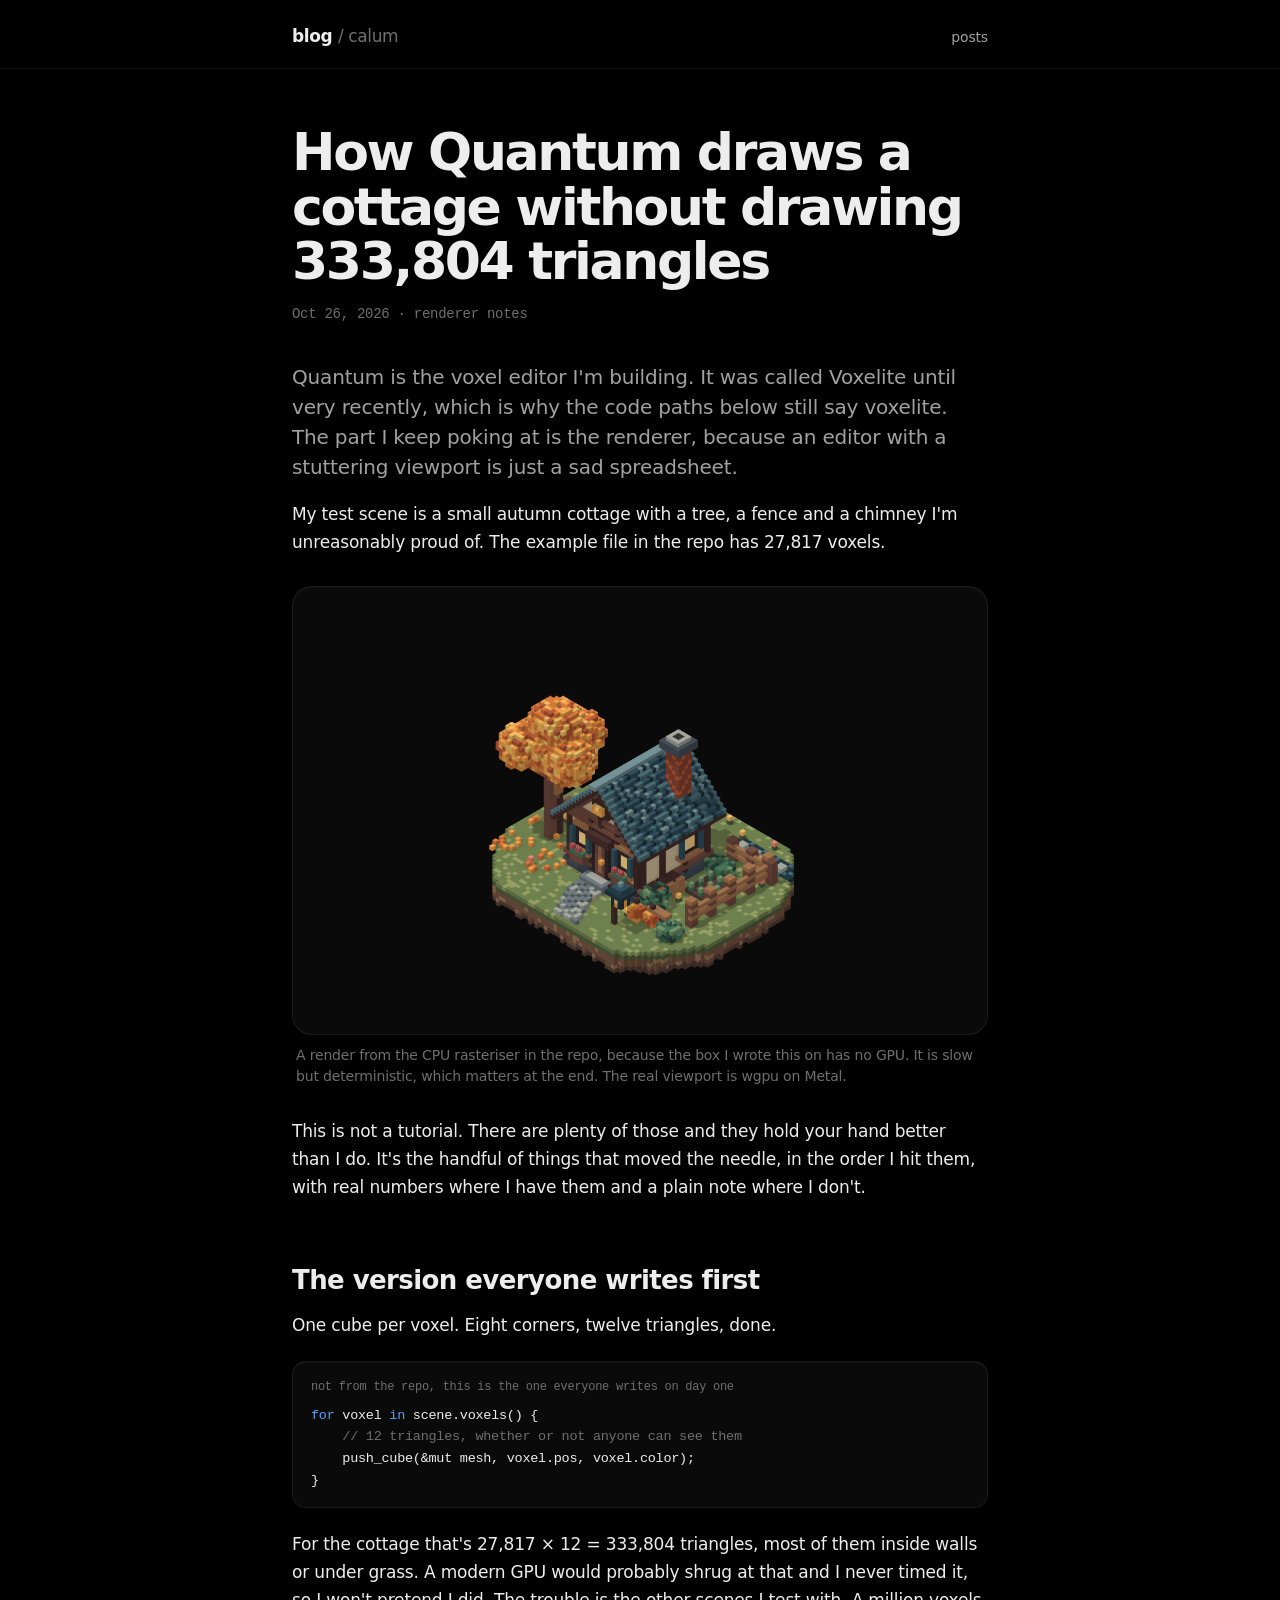
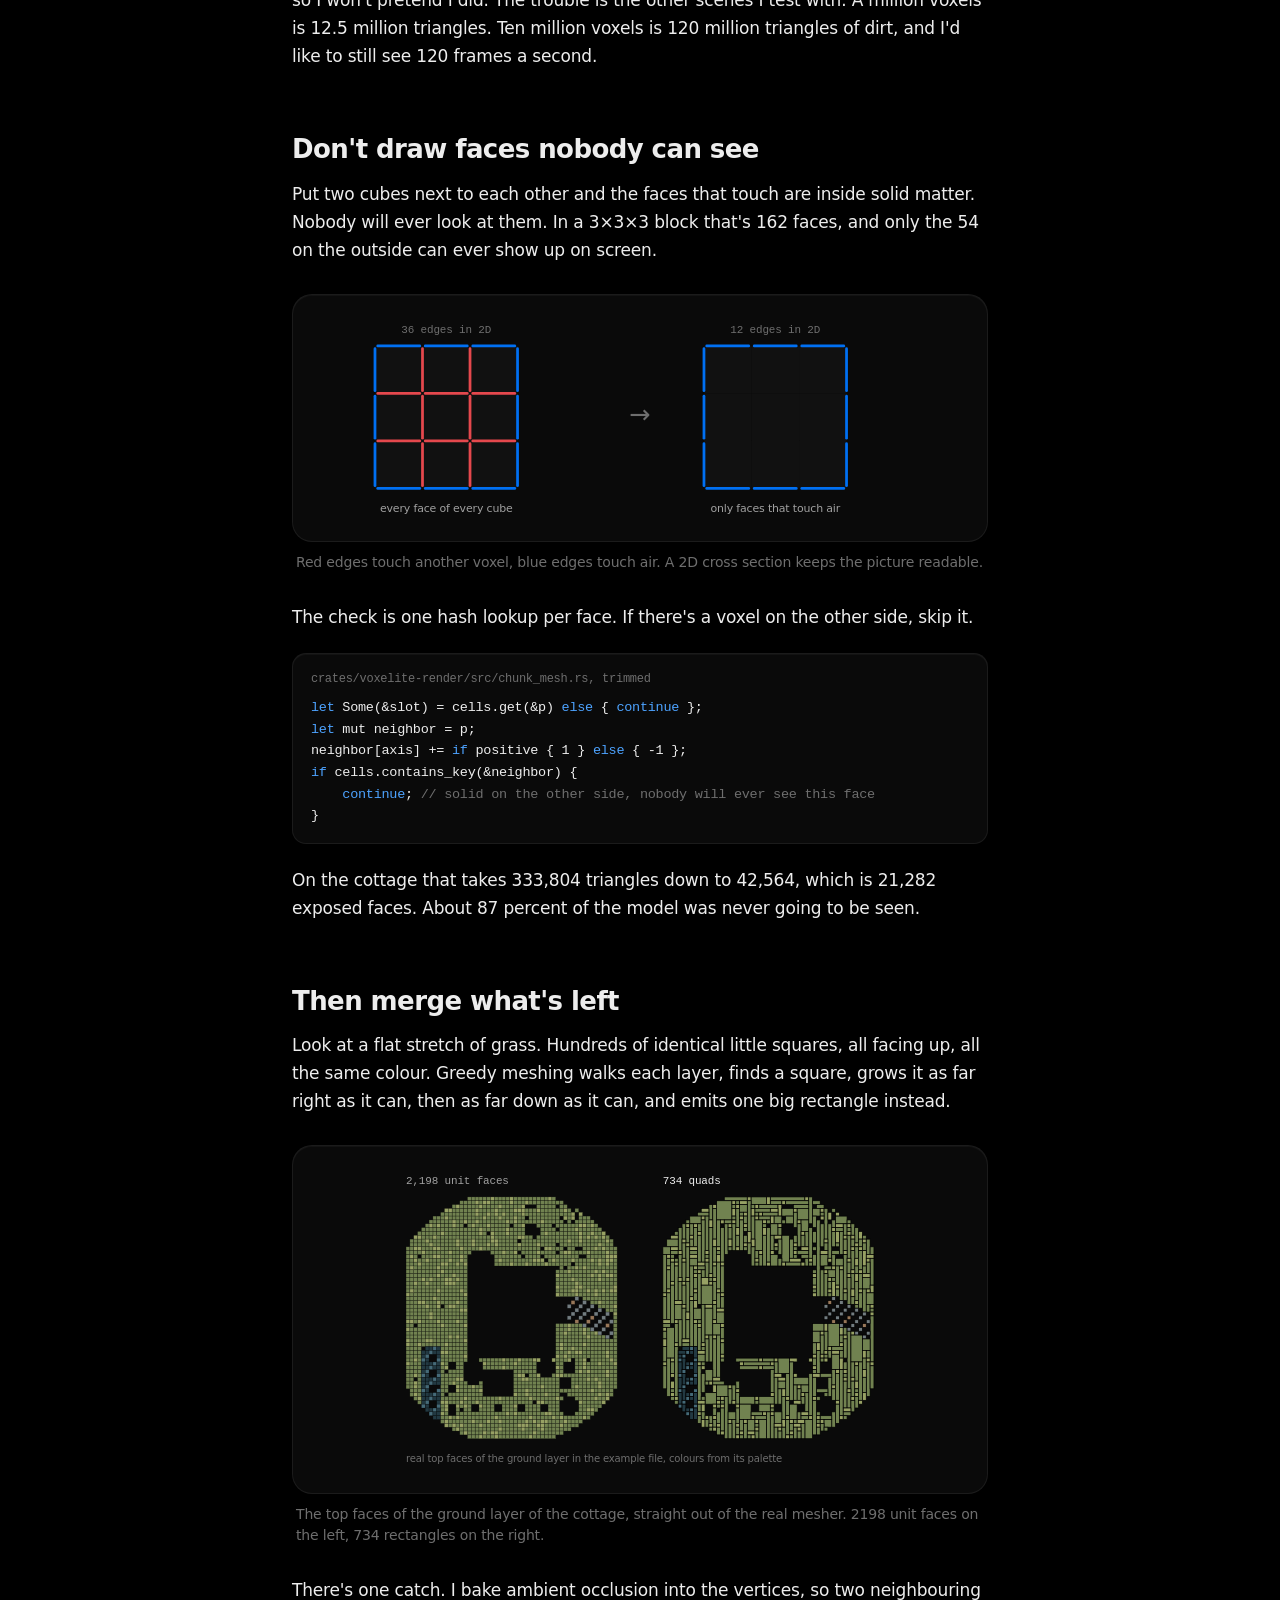
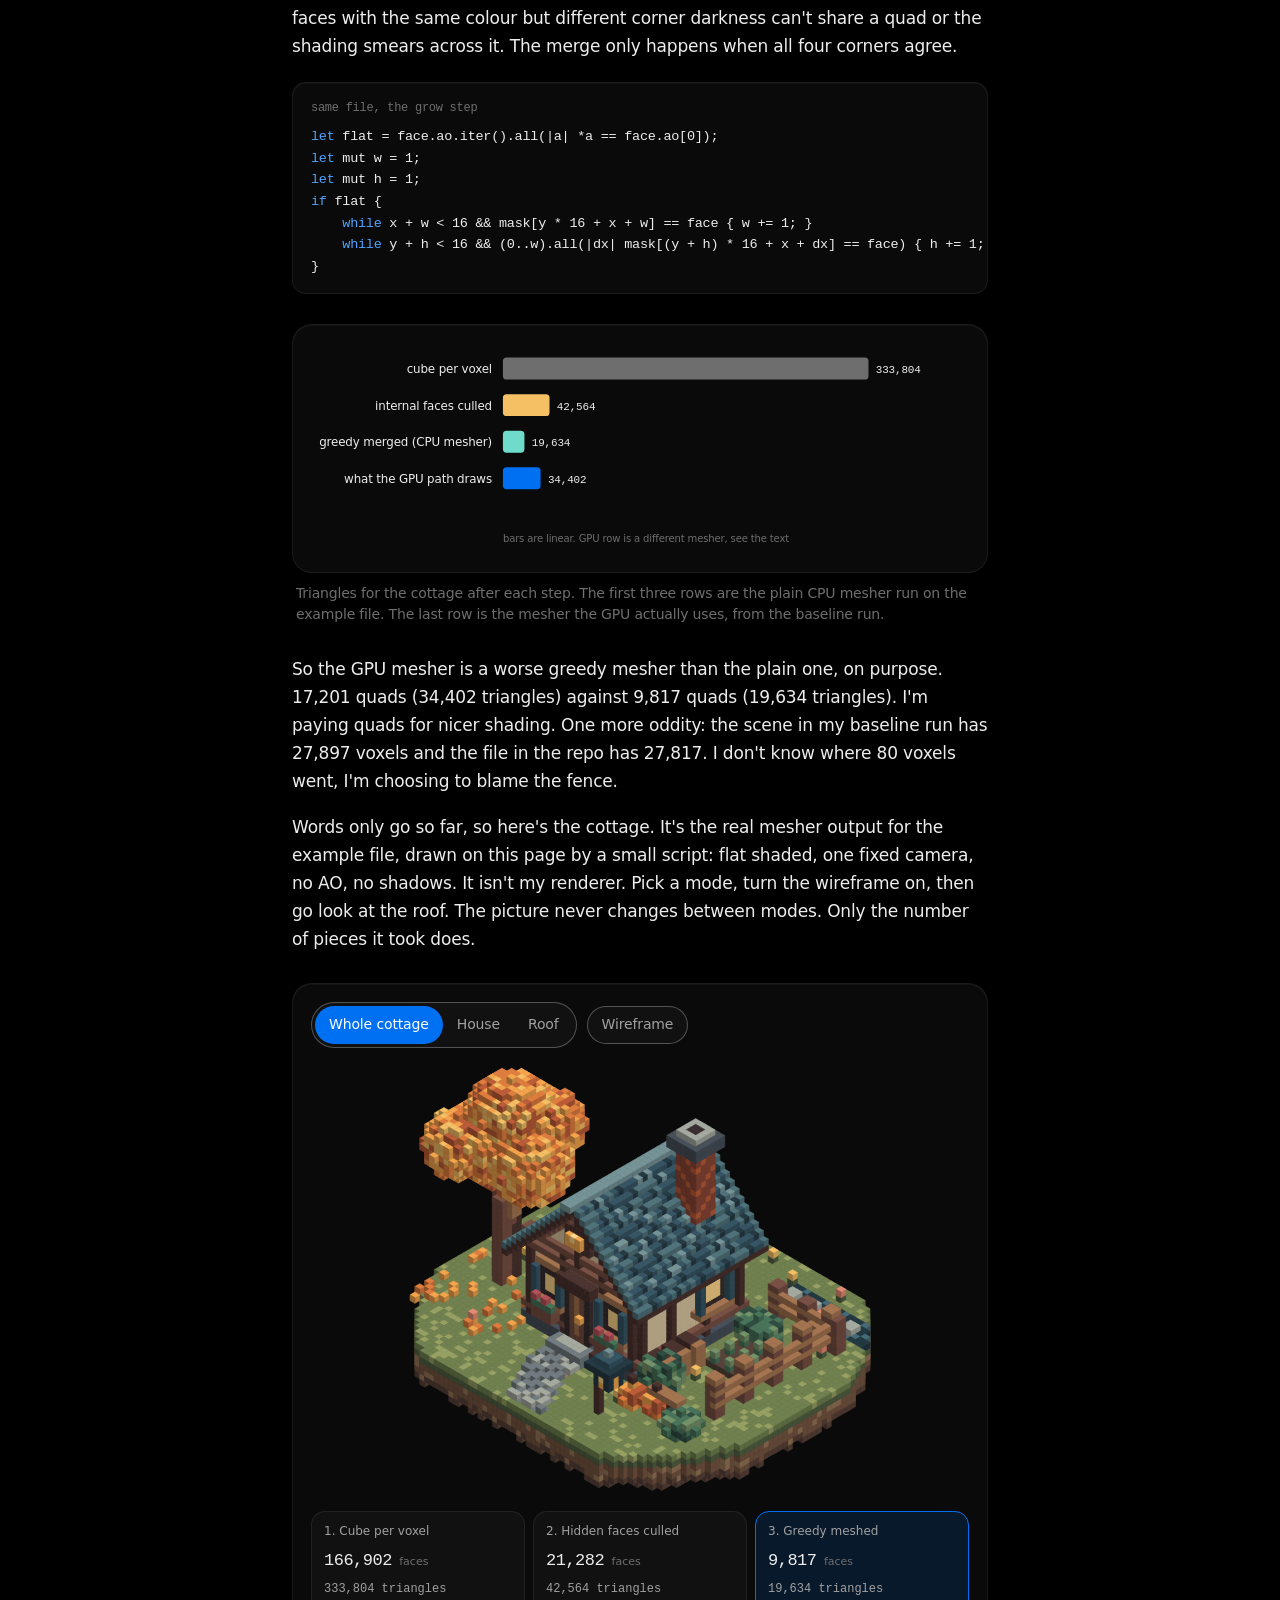
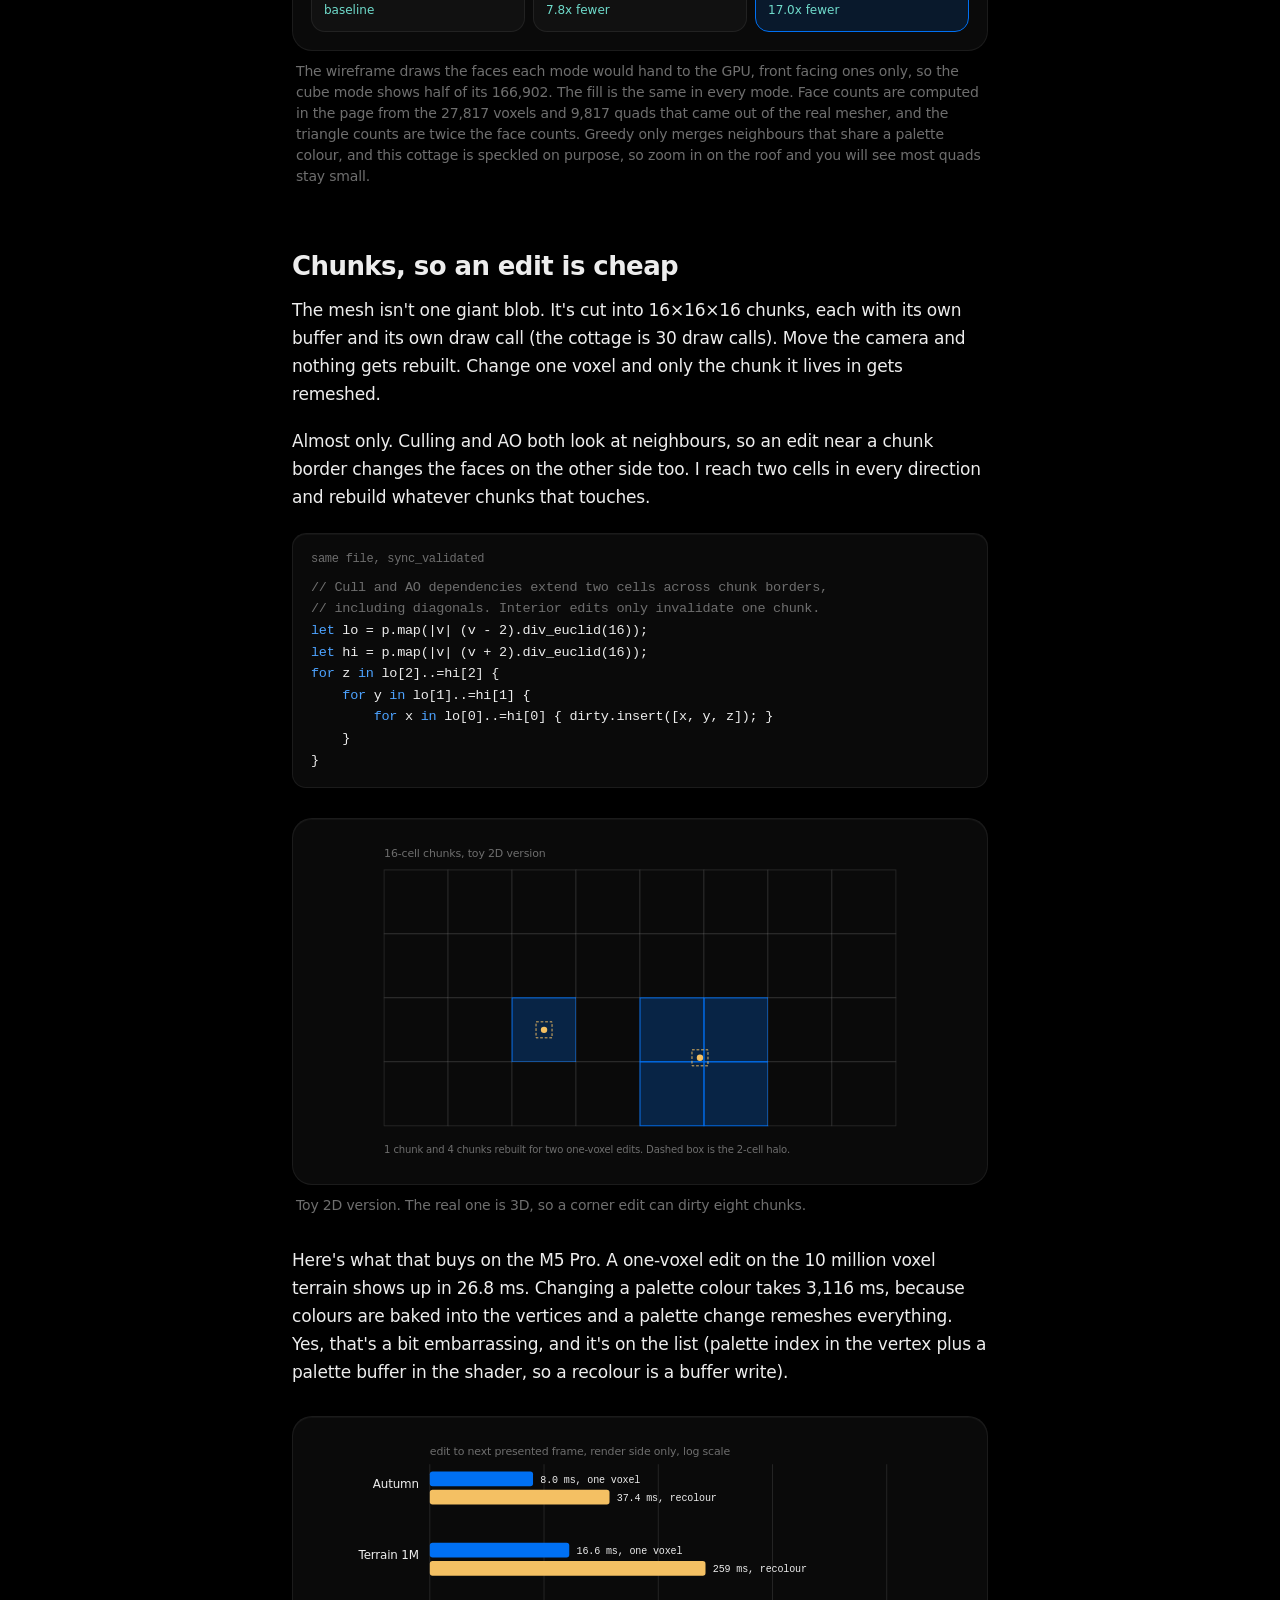
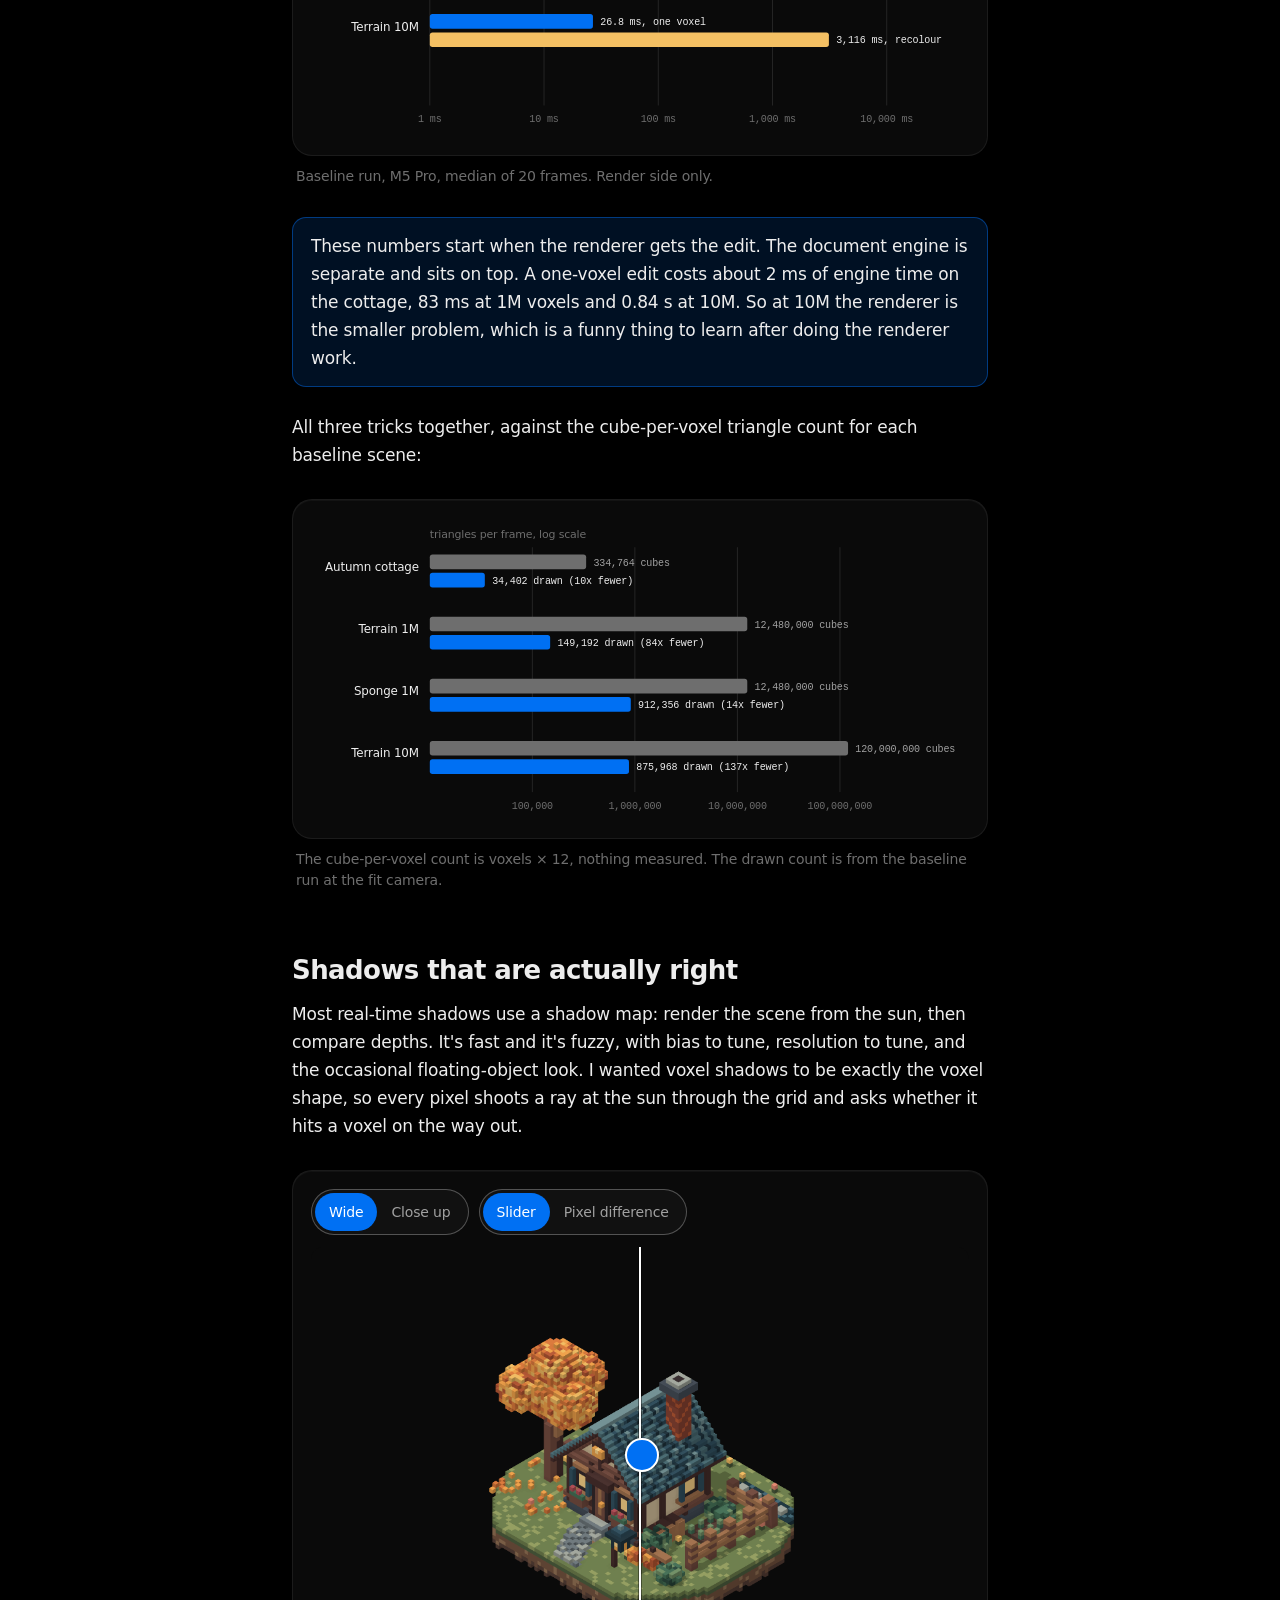
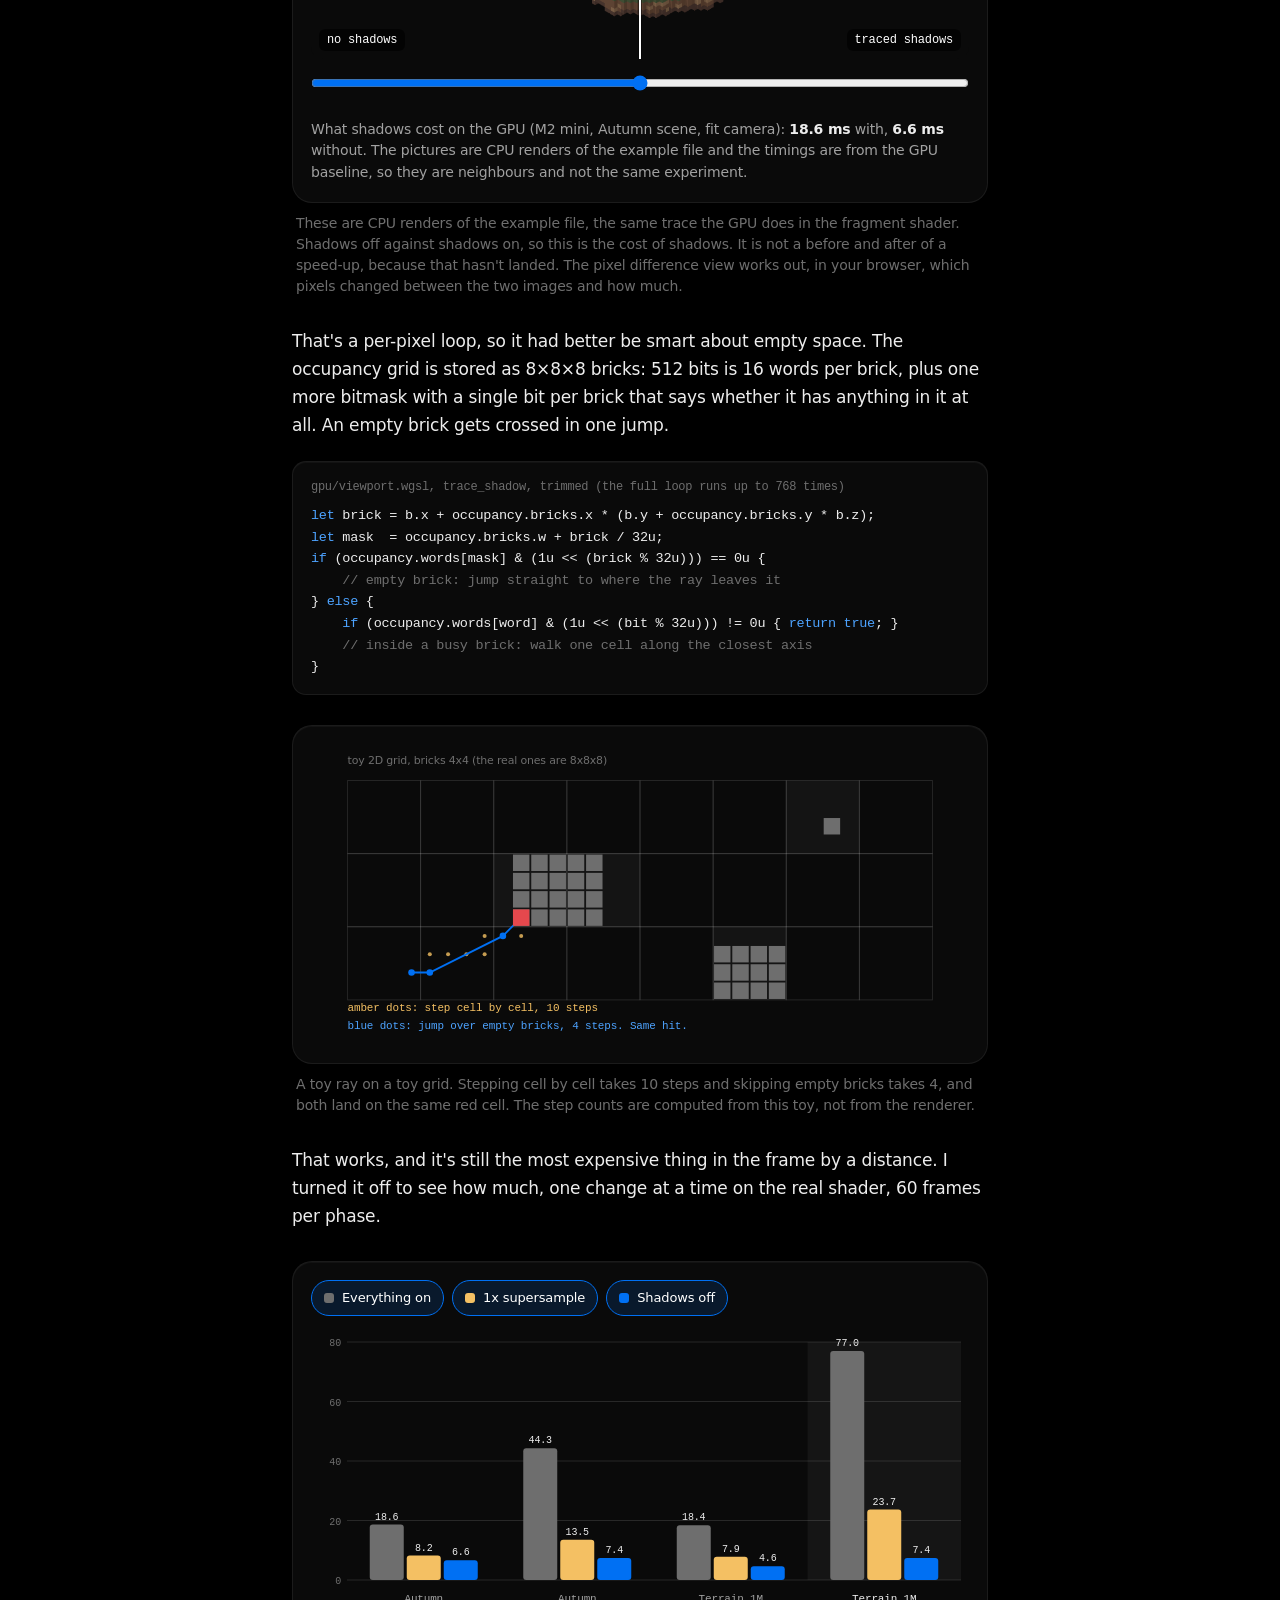
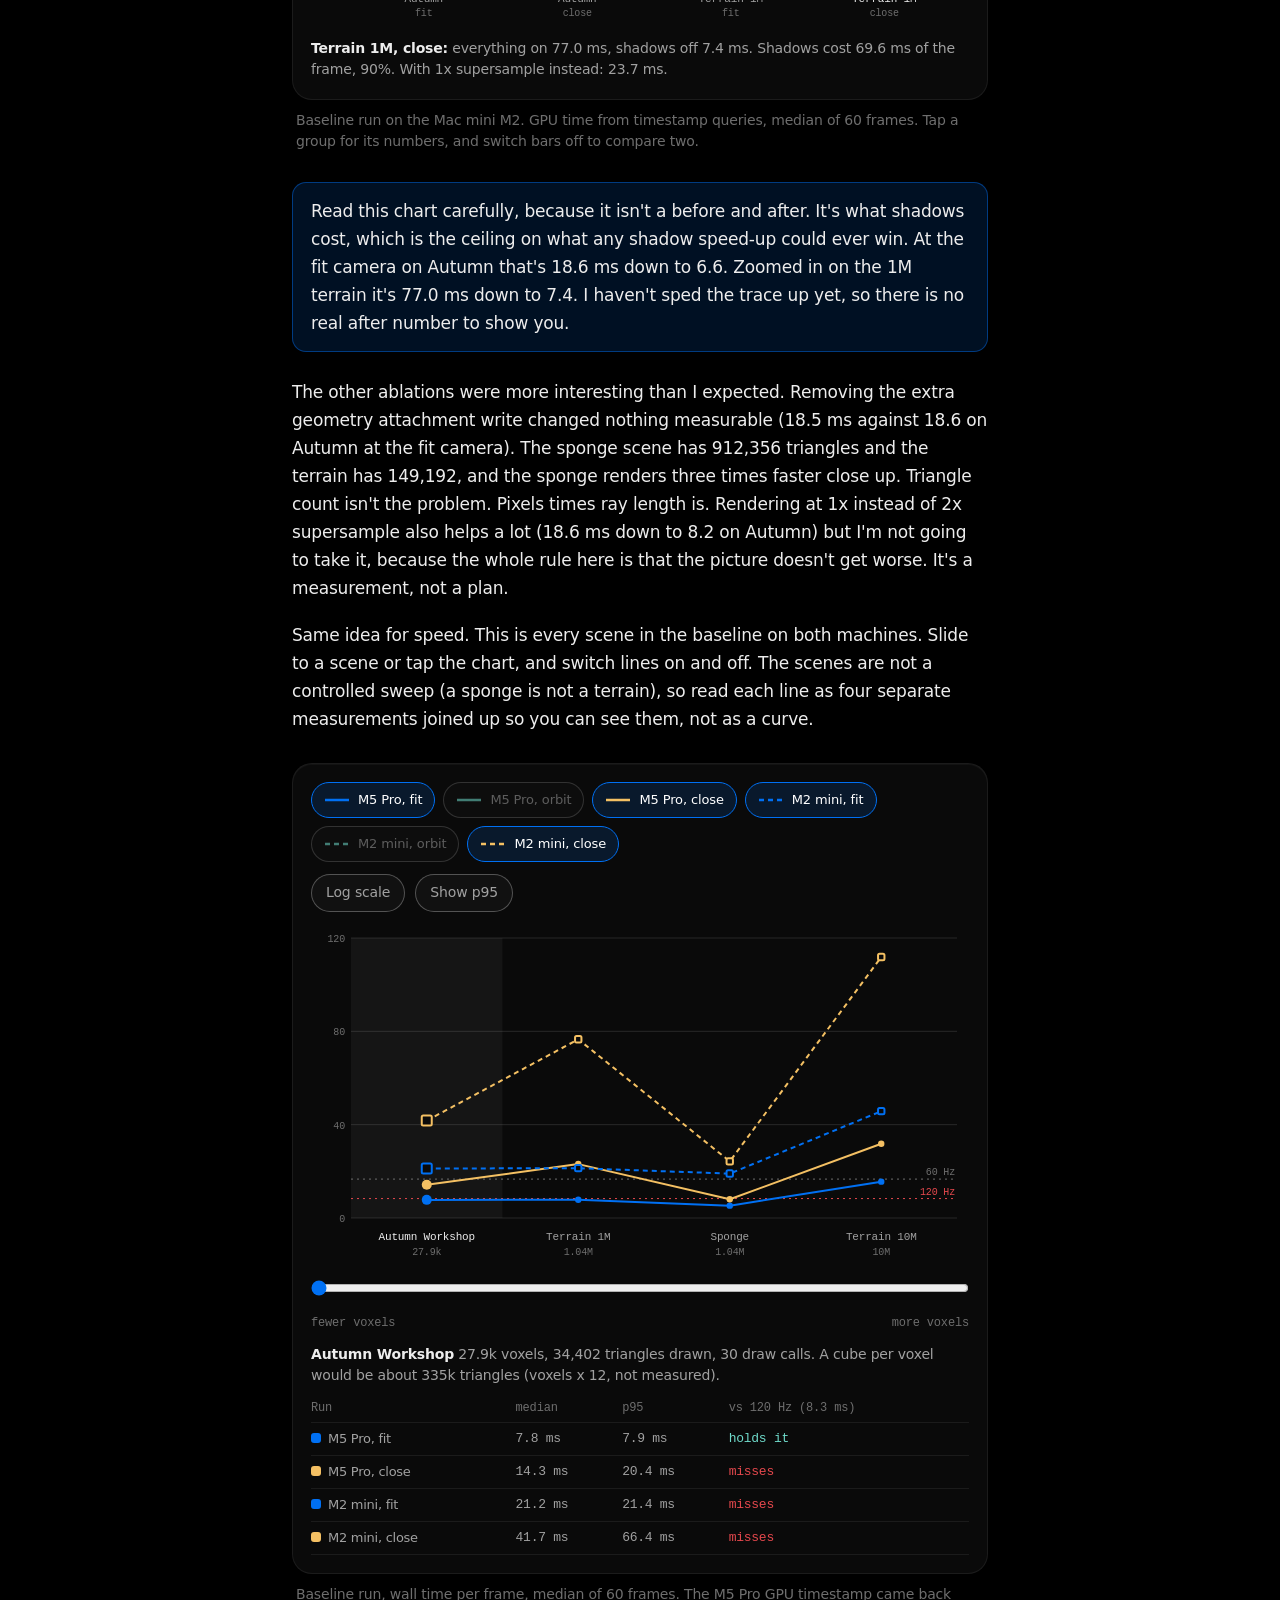
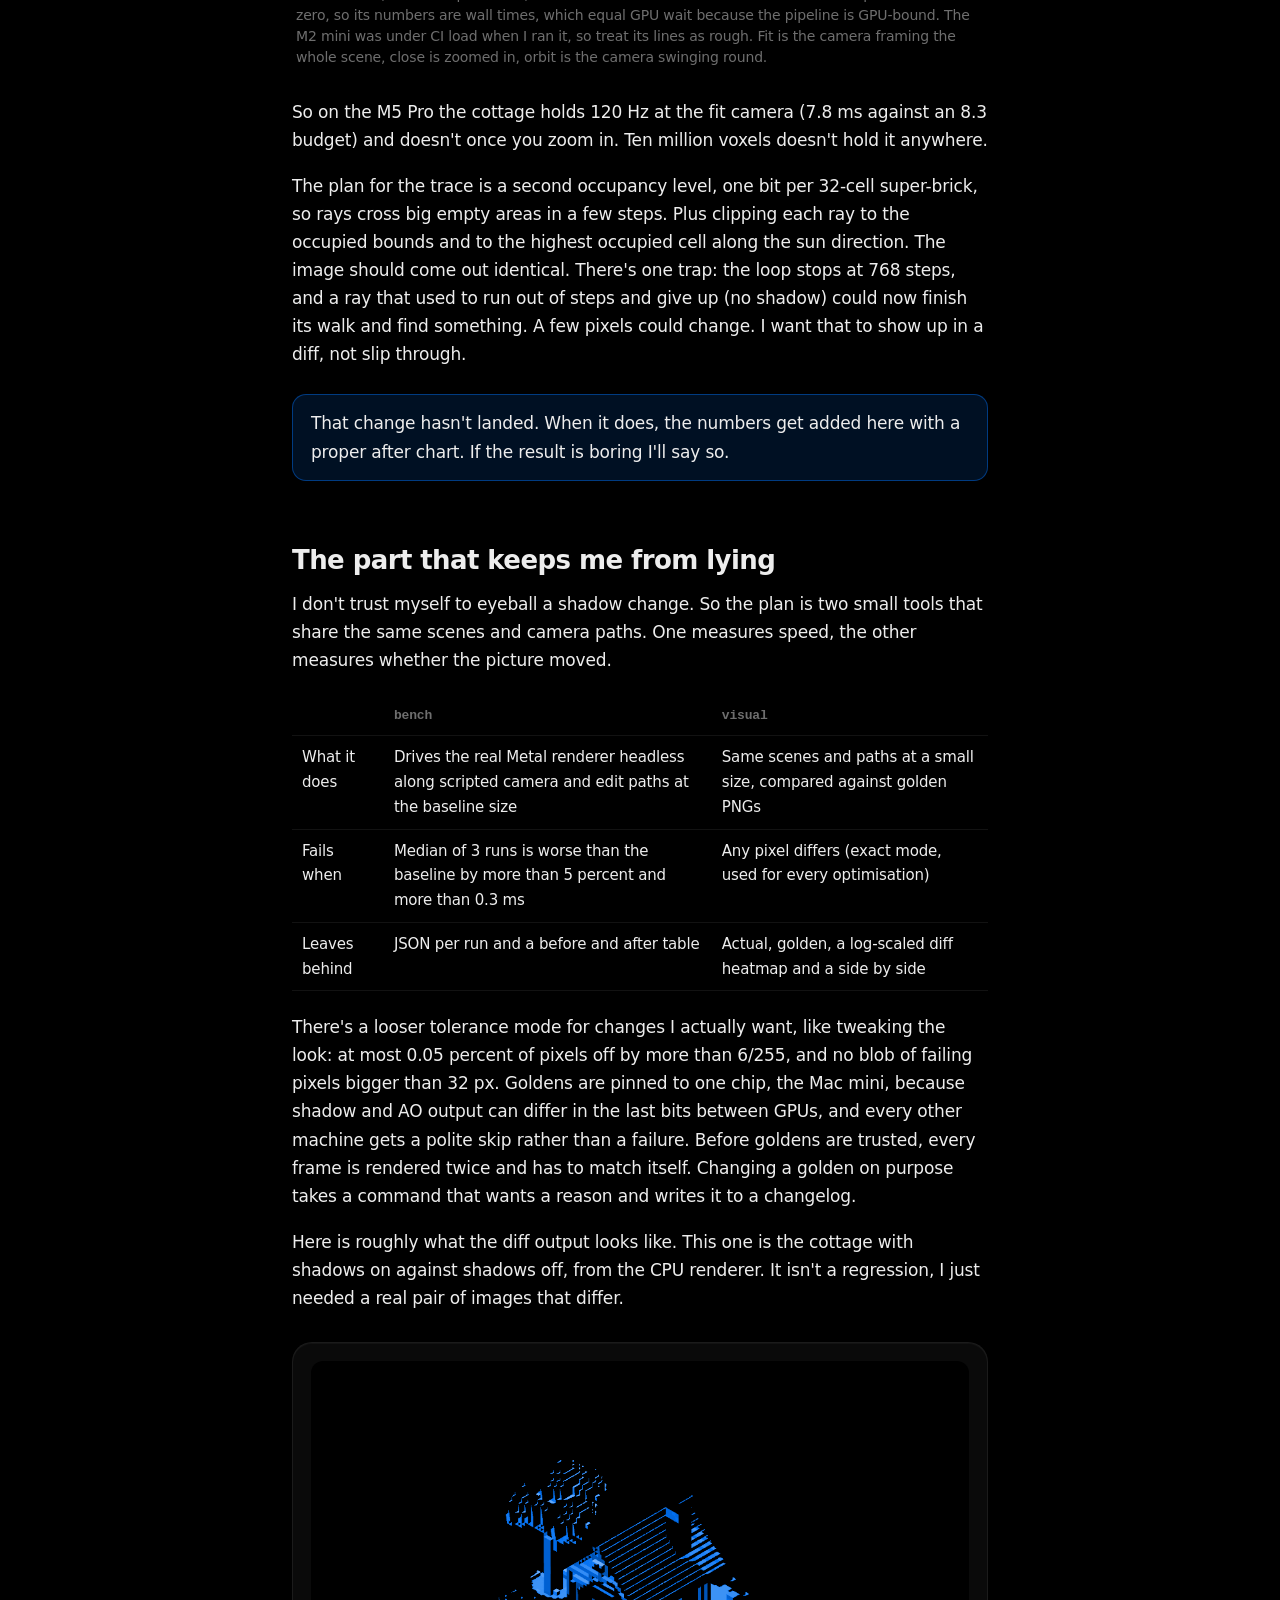
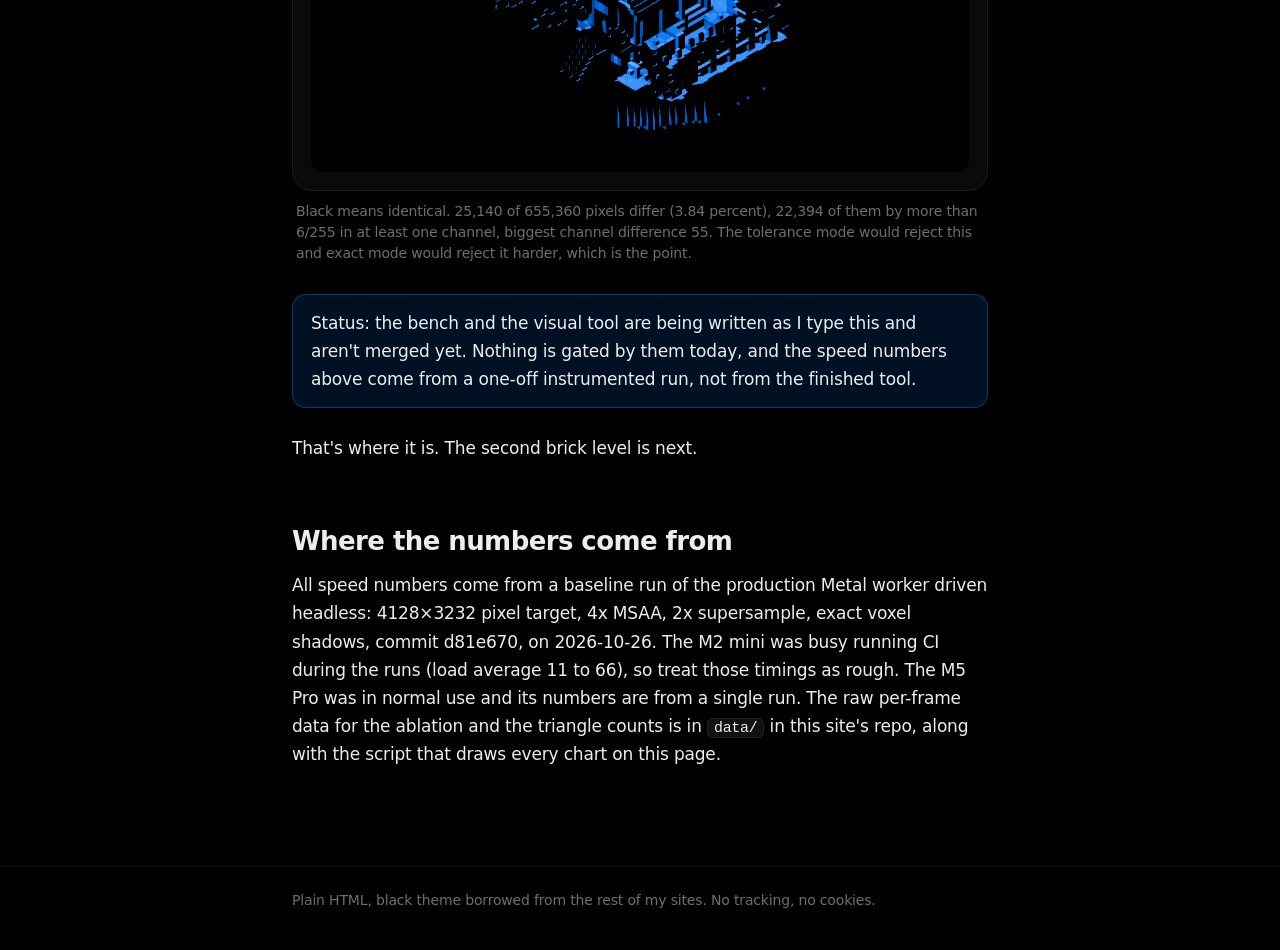
==== commit 868a73a8: "Add interactive mesh, frame-time, ablation and shadow widgets" ====
--- a/posts/quantum-renderer/index.html
+++ b/posts/quantum-renderer/index.html
@@ -6,6 +6,7 @@
 <meta name="theme-color" content="#000000">
 <meta property="og:title" content="How Quantum draws a cottage without drawing 333,804 triangles"><meta property="og:description" content="Culling, greedy meshing, chunks, exact voxel shadows and a bench that keeps me honest, with the real numbers from my renderer."><meta property="og:type" content="article">
 <link rel="stylesheet" href="../../assets/style.css">
+<script>document.documentElement.className+=" js"</script>
 </head><body>
 <header class="site"><div class="wrap"><a class="brand" href="../../">blog <span>/ calum</span></a><nav><a href="../../">posts</a></nav></div></header>
 <main><div class="wrap">
@@ -50,6 +51,16 @@
 }</code></pre>
 <figure><div class="tile"><svg viewBox="0 0 720 230" role="img" aria-labelledby="t d" xmlns="http://www.w3.org/2000/svg" font-family="-apple-system, 'SF Pro Display', system-ui, sans-serif"><title id="t">Triangles for the cottage after each trick</title><desc id="d">Bars: 333,804 triangles as cubes, 42,564 after culling hidden faces, 19,634 after greedy merging, 34,402 drawn by the GPU path.</desc><text x="198" y="33" font-size="13" fill="#ededed" text-anchor="end" font-weight="400">cube per voxel</text><rect x="210" y="16" width="400.0" height="24" rx="4" fill="#6e6e6e"/><text x="618.0" y="33" font-size="12" fill="#ededed" text-anchor="start" font-weight="400" font-family="ui-monospace, 'SF Mono', monospace">333,804</text><text x="198" y="73" font-size="13" fill="#ededed" text-anchor="end" font-weight="400">internal faces culled</text><rect x="210" y="56" width="51.00478124887658" height="24" rx="4" fill="#f4c063"/><text x="269.0047812488766" y="73" font-size="12" fill="#ededed" text-anchor="start" font-weight="400" font-family="ui-monospace, 'SF Mono', monospace">42,564</text><text x="198" y="113" font-size="13" fill="#ededed" text-anchor="end" font-weight="400">greedy merged (CPU mesher)</text><rect x="210" y="96" width="23.527579058369582" height="24" rx="4" fill="#6fdbcb"/><text x="241.52757905836958" y="113" font-size="12" fill="#ededed" text-anchor="start" font-weight="400" font-family="ui-monospace, 'SF Mono', monospace">19,634</text><text x="198" y="153" font-size="13" fill="#ededed" text-anchor="end" font-weight="400">what the GPU path draws</text><rect x="210" y="136" width="41.22419144168434" height="24" rx="4" fill="#0070f3"/><text x="259.22419144168435" y="153" font-size="12" fill="#ededed" text-anchor="start" font-weight="400" font-family="ui-monospace, 'SF Mono', monospace">34,402</text><text x="210" y="218" font-size="11" fill="#6e6e6e" text-anchor="start" font-weight="400">bars are linear. GPU row is a different mesher, see the text</text></svg></div><figcaption>Triangles for the cottage after each step. The first three rows are the plain CPU mesher run on the example file. The last row is the mesher the GPU actually uses, from the baseline run.</figcaption></figure>
 <p>So the GPU mesher is a worse greedy mesher than the plain one, on purpose. 17,201 quads (34,402 triangles) against 9,817 quads (19,634 triangles). I'm paying quads for nicer shading. One more oddity: the scene in my baseline run has 27,897 voxels and the file in the repo has 27,817. I don't know where 80 voxels went, I'm choosing to blame the fence.</p>
+<p>Words only go so far, so here's the cottage. It's the real mesher output for the example file, drawn on this page by a small script: flat shaded, one fixed camera, no AO, no shadows. It isn't my renderer. Pick a mode, turn the wireframe on, then go look at the roof. The picture never changes between modes. Only the number of pieces it took does.</p>
+<figure class="w" id="w-mesh"><div class="tile"><div class="live"><div class="ctl">
+<div class="seg" role="group" aria-label="View"><button type="button" class="v-btn" data-v="whole" aria-pressed="true">Whole cottage</button><button type="button" class="v-btn" data-v="house" aria-pressed="false">House</button><button type="button" class="v-btn" data-v="roof" aria-pressed="false">Roof</button></div>
+<button type="button" class="tog wire" aria-pressed="false">Wireframe</button></div>
+<canvas role="img" aria-label="Isometric flat shaded drawing of the cottage, built from the real mesher output"></canvas>
+<div class="cards" role="group" aria-label="Meshing mode">
+<button type="button" class="card"><span class="n">1. Cube per voxel</span><span class="f"></span> <span class="u">faces</span><span class="t"></span><span class="x"></span></button>
+<button type="button" class="card"><span class="n">2. Hidden faces culled</span><span class="f"></span> <span class="u">faces</span><span class="t"></span><span class="x"></span></button>
+<button type="button" class="card"><span class="n">3. Greedy meshed</span><span class="f"></span> <span class="u">faces</span><span class="t"></span><span class="x"></span></button>
+</div></div><div class="fallback">This one needs JavaScript. The numbers it shows are 166,902 faces for a cube per voxel, 21,282 after culling and 9,817 after greedy meshing, and the ladder above has the triangle counts.</div></div><figcaption>The wireframe draws the faces each mode would hand to the GPU, front facing ones only, so the cube mode shows half of its 166,902. The fill is the same in every mode. Face counts are computed in the page from the 27,817 voxels and 9,817 quads that came out of the real mesher, and the triangle counts are twice the face counts. Greedy only merges neighbours that share a palette colour, and this cottage is speckled on purpose, so zoom in on the roof and you will see most quads stay small.</figcaption></figure>
 
 <h2>Chunks, so an edit is cheap</h2>
 <p>The mesh isn't one giant blob. It's cut into 16&times;16&times;16 chunks, each with its own buffer and its own draw call (the cottage is 30 draw calls). Move the camera and nothing gets rebuilt. Change one voxel and only the chunk it lives in gets remeshed.</p>
@@ -71,10 +82,13 @@
 
 <h2>Shadows that are actually right</h2>
 <p>Most real-time shadows use a shadow map: render the scene from the sun, then compare depths. It's fast and it's fuzzy, with bias to tune, resolution to tune, and the occasional floating-object look. I wanted voxel shadows to be exactly the voxel shape, so every pixel shoots a ray at the sun through the grid and asks whether it hits a voxel on the way out.</p>
-<figure><div class="tile"><div class="pair">
-<div><img src="../../img/close_ao.png" alt="Close up of the cottage roof with ambient occlusion and no shadows" loading="lazy"><div class="lab">AO, no shadows</div></div>
-<div><img src="../../img/close_full.png" alt="Close up of the cottage roof with ambient occlusion and shadows" loading="lazy"><div class="lab">AO + traced shadows</div></div>
-</div></div><figcaption>The CPU renderer again. The GPU does the same thing in the fragment shader.</figcaption></figure>
+<figure class="w" id="w-shadow"><div class="tile"><div class="live"><div class="ctl">
+<div class="seg" role="group" aria-label="Shot"><button type="button" class="s-btn" data-v="wide" aria-pressed="true">Wide</button><button type="button" class="s-btn" data-v="close" aria-pressed="false">Close up</button></div>
+<div class="seg" role="group" aria-label="View"><button type="button" class="m-btn" data-v="slider" aria-pressed="true">Slider</button><button type="button" class="m-btn" data-v="diff" aria-pressed="false">Pixel difference</button></div></div>
+<div class="stage"><img class="bot" alt="" width="1024" height="640"><img class="top" alt="" width="1024" height="640"><canvas></canvas><div class="bar"></div><span class="tag l">no shadows</span><span class="tag r">traced shadows</span></div>
+<div class="pos-wrap"><input class="pos" type="range" min="0" max="100" step="0.5" value="50" aria-label="Slide between no shadows and traced shadows"></div>
+<div class="thr-wrap" hidden><input class="thr" type="range" min="0" max="55" step="1" value="0" aria-label="Ignore differences smaller than this"><div class="rl"><span>count every changed pixel</span><span>only big changes</span></div></div>
+<div class="readout" aria-live="polite"></div></div><div class="fallback"><div class="pair"><div><img src="../../img/close_ao.png" alt="Close up of the cottage roof with ambient occlusion and no shadows" loading="lazy"><div class="lab">AO, no shadows</div></div><div><img src="../../img/close_full.png" alt="Close up of the cottage roof with ambient occlusion and shadows" loading="lazy"><div class="lab">AO + traced shadows</div></div></div></div></div><figcaption>These are CPU renders of the example file, the same trace the GPU does in the fragment shader. Shadows off against shadows on, so this is the cost of shadows. It is not a before and after of a speed-up, because that hasn't landed. The pixel difference view works out, in your browser, which pixels changed between the two images and how much.</figcaption></figure>
 <p>That's a per-pixel loop, so it had better be smart about empty space. The occupancy grid is stored as 8&times;8&times;8 bricks: 512 bits is 16 words per brick, plus one more bitmask with a single bit per brick that says whether it has anything in it at all. An empty brick gets crossed in one jump.</p>
 <pre><span class="cap">gpu/viewport.wgsl, trace_shadow, trimmed (the full loop runs up to 768 times)</span><code><span class="k">let</span> brick = b.x + occupancy.bricks.x * (b.y + occupancy.bricks.y * b.z);
 <span class="k">let</span> mask  = occupancy.bricks.w + brick / 32u;
@@ -86,10 +100,17 @@
 }</code></pre>
 <figure><div class="tile"><svg viewBox="0 0 720 330" role="img" aria-labelledby="t d" xmlns="http://www.w3.org/2000/svg" font-family="-apple-system, 'SF Pro Display', system-ui, sans-serif"><title id="t">A shadow ray with and without brick skipping</title><desc id="d">Toy 2D grid. The same ray hits the same cell. Walking cell by cell takes 10 steps, skipping empty bricks takes 4.</desc><rect x="40" y="200" width="80" height="80" fill="none" stroke="rgba(255,255,255,0.12)" stroke-width="1"/><rect x="40" y="120" width="80" height="80" fill="none" stroke="rgba(255,255,255,0.12)" stroke-width="1"/><rect x="40" y="40" width="80" height="80" fill="none" stroke="rgba(255,255,255,0.12)" stroke-width="1"/><rect x="120" y="200" width="80" height="80" fill="none" stroke="rgba(255,255,255,0.12)" stroke-width="1"/><rect x="120" y="120" width="80" height="80" fill="none" stroke="rgba(255,255,255,0.12)" stroke-width="1"/><rect x="120" y="40" width="80" height="80" fill="none" stroke="rgba(255,255,255,0.12)" stroke-width="1"/><rect x="200" y="200" width="80" height="80" fill="none" stroke="rgba(255,255,255,0.12)" stroke-width="1"/><rect x="200" y="120" width="80" height="80" fill="rgba(255,255,255,.04)" stroke="rgba(255,255,255,0.12)" stroke-width="1"/><rect x="200" y="40" width="80" height="80" fill="none" stroke="rgba(255,255,255,0.12)" stroke-width="1"/><rect x="280" y="200" width="80" height="80" fill="none" stroke="rgba(255,255,255,0.12)" stroke-width="1"/><rect x="280" y="120" width="80" height="80" fill="rgba(255,255,255,.04)" stroke="rgba(255,255,255,0.12)" stroke-width="1"/><rect x="280" y="40" width="80" height="80" fill="none" stroke="rgba(255,255,255,0.12)" stroke-width="1"/><rect x="360" y="200" width="80" height="80" fill="none" stroke="rgba(255,255,255,0.12)" stroke-width="1"/><rect x="360" y="120" width="80" height="80" fill="none" stroke="rgba(255,255,255,0.12)" stroke-width="1"/><rect x="360" y="40" width="80" height="80" fill="none" stroke="rgba(255,255,255,0.12)" stroke-width="1"/><rect x="440" y="200" width="80" height="80" fill="rgba(255,255,255,.04)" stroke="rgba(255,255,255,0.12)" stroke-width="1"/><rect x="440" y="120" width="80" height="80" fill="none" stroke="rgba(255,255,255,0.12)" stroke-width="1"/><rect x="440" y="40" width="80" height="80" fill="none" stroke="rgba(255,255,255,0.12)" stroke-width="1"/><rect x="520" y="200" width="80" height="80" fill="none" stroke="rgba(255,255,255,0.12)" stroke-width="1"/><rect x="520" y="120" width="80" height="80" fill="none" stroke="rgba(255,255,255,0.12)" stroke-width="1"/><rect x="520" y="40" width="80" height="80" fill="rgba(255,255,255,.04)" stroke="rgba(255,255,255,0.12)" stroke-width="1"/><rect x="600" y="200" width="80" height="80" fill="none" stroke="rgba(255,255,255,0.12)" stroke-width="1"/><rect x="600" y="120" width="80" height="80" fill="none" stroke="rgba(255,255,255,0.12)" stroke-width="1"/><rect x="600" y="40" width="80" height="80" fill="none" stroke="rgba(255,255,255,0.12)" stroke-width="1"/><rect x="281" y="181" width="18" height="18" fill="#6e6e6e"/><rect x="481" y="221" width="18" height="18" fill="#6e6e6e"/><rect x="501" y="241" width="18" height="18" fill="#6e6e6e"/><rect x="281" y="121" width="18" height="18" fill="#6e6e6e"/><rect x="221" y="161" width="18" height="18" fill="#6e6e6e"/><rect x="241" y="141" width="18" height="18" fill="#6e6e6e"/><rect x="261" y="161" width="18" height="18" fill="#6e6e6e"/><rect x="301" y="161" width="18" height="18" fill="#6e6e6e"/><rect x="461" y="261" width="18" height="18" fill="#6e6e6e"/><rect x="481" y="241" width="18" height="18" fill="#6e6e6e"/><rect x="441" y="241" width="18" height="18" fill="#6e6e6e"/><rect x="501" y="261" width="18" height="18" fill="#6e6e6e"/><rect x="281" y="141" width="18" height="18" fill="#6e6e6e"/><rect x="221" y="121" width="18" height="18" fill="#6e6e6e"/><rect x="261" y="181" width="18" height="18" fill="#6e6e6e"/><rect x="221" y="181" width="18" height="18" fill="#6e6e6e"/><rect x="261" y="121" width="18" height="18" fill="#6e6e6e"/><rect x="241" y="161" width="18" height="18" fill="#6e6e6e"/><rect x="301" y="181" width="18" height="18" fill="#6e6e6e"/><rect x="301" y="121" width="18" height="18" fill="#6e6e6e"/><rect x="461" y="221" width="18" height="18" fill="#6e6e6e"/><rect x="441" y="261" width="18" height="18" fill="#6e6e6e"/><rect x="501" y="221" width="18" height="18" fill="#6e6e6e"/><rect x="481" y="261" width="18" height="18" fill="#6e6e6e"/><rect x="281" y="161" width="18" height="18" fill="#6e6e6e"/><rect x="241" y="181" width="18" height="18" fill="#6e6e6e"/><rect x="221" y="141" width="18" height="18" fill="#6e6e6e"/><rect x="241" y="121" width="18" height="18" fill="#6e6e6e"/><rect x="261" y="141" width="18" height="18" fill="#6e6e6e"/><rect x="301" y="141" width="18" height="18" fill="#6e6e6e"/><rect x="561" y="81" width="18" height="18" fill="#6e6e6e"/><rect x="441" y="221" width="18" height="18" fill="#6e6e6e"/><rect x="461" y="241" width="18" height="18" fill="#6e6e6e"/><circle cx="110.0" cy="250.0" r="2.2" fill="#f4c063" opacity=".8"/><circle cx="130.0" cy="250.0" r="2.2" fill="#f4c063" opacity=".8"/><circle cx="130.0" cy="230.0" r="2.2" fill="#f4c063" opacity=".8"/><circle cx="150.0" cy="230.0" r="2.2" fill="#f4c063" opacity=".8"/><circle cx="170.0" cy="230.0" r="2.2" fill="#f4c063" opacity=".8"/><circle cx="190.0" cy="230.0" r="2.2" fill="#f4c063" opacity=".8"/><circle cx="190.0" cy="210.0" r="2.2" fill="#f4c063" opacity=".8"/><circle cx="210.0" cy="210.0" r="2.2" fill="#f4c063" opacity=".8"/><circle cx="230.0" cy="210.0" r="2.2" fill="#f4c063" opacity=".8"/><circle cx="230.0" cy="190.0" r="2.2" fill="#f4c063" opacity=".8"/><polyline points="110,250 130,250 210,210 230,190" fill="none" stroke="#0070f3" stroke-width="2"/><circle cx="110.0" cy="250.0" r="3.6" fill="#0070f3"/><circle cx="130.0" cy="250.0" r="3.6" fill="#0070f3"/><circle cx="210.0" cy="210.0" r="3.6" fill="#0070f3"/><circle cx="230.0" cy="190.0" r="3.6" fill="#0070f3"/><rect x="221" y="181" width="18" height="18" fill="#e5484d"/><text x="40" y="22" font-size="12" fill="#6e6e6e" text-anchor="start" font-weight="400">toy 2D grid, bricks 4x4 (the real ones are 8x8x8)</text><text x="40" y="292" font-size="12" fill="#f4c063" text-anchor="start" font-weight="400" font-family="ui-monospace, 'SF Mono', monospace">amber dots: step cell by cell, 10 steps</text><text x="40" y="312" font-size="12" fill="#4da3ff" text-anchor="start" font-weight="400" font-family="ui-monospace, 'SF Mono', monospace">blue dots: jump over empty bricks, 4 steps. Same hit.</text></svg></div><figcaption>A toy ray on a toy grid. Stepping cell by cell takes 10 steps and skipping empty bricks takes 4, and both land on the same red cell. The step counts are computed from this toy, not from the renderer.</figcaption></figure>
 <p>That works, and it's still the most expensive thing in the frame by a distance. I turned it off to see how much, one change at a time on the real shader, 60 frames per phase.</p>
-<figure><div class="tile"><svg viewBox="0 0 720 340" role="img" aria-labelledby="t d" xmlns="http://www.w3.org/2000/svg" font-family="-apple-system, 'SF Pro Display', system-ui, sans-serif"><title id="t">Where the GPU time goes on the M2</title><desc id="d">Grouped bars of GPU milliseconds per frame for four scene and camera combinations, with everything on, one-times supersample, and shadows off.</desc><line x1="56" x2="700" y1="280.0" y2="280.0" stroke="rgba(255,255,255,0.12)"/><text x="48" y="284.0" font-size="11" fill="#6e6e6e" text-anchor="end" font-weight="400" font-family="ui-monospace, 'SF Mono', monospace">0</text><line x1="56" x2="700" y1="220.0" y2="220.0" stroke="rgba(255,255,255,0.12)"/><text x="48" y="224.0" font-size="11" fill="#6e6e6e" text-anchor="end" font-weight="400" font-family="ui-monospace, 'SF Mono', monospace">20</text><line x1="56" x2="700" y1="160.0" y2="160.0" stroke="rgba(255,255,255,0.12)"/><text x="48" y="164.0" font-size="11" fill="#6e6e6e" text-anchor="end" font-weight="400" font-family="ui-monospace, 'SF Mono', monospace">40</text><line x1="56" x2="700" y1="100.0" y2="100.0" stroke="rgba(255,255,255,0.12)"/><text x="48" y="104.0" font-size="11" fill="#6e6e6e" text-anchor="end" font-weight="400" font-family="ui-monospace, 'SF Mono', monospace">60</text><line x1="56" x2="700" y1="40.0" y2="40.0" stroke="rgba(255,255,255,0.12)"/><text x="48" y="44.0" font-size="11" fill="#6e6e6e" text-anchor="end" font-weight="400" font-family="ui-monospace, 'SF Mono', monospace">80</text><rect x="87.5" y="224.101" width="30" height="55.899" rx="3" fill="#6e6e6e"/><text x="102.5" y="218.101" font-size="11" fill="#ededed" text-anchor="middle" font-weight="400" font-family="ui-monospace, 'SF Mono', monospace">18.6</text><rect x="121.5" y="255.2995" width="30" height="24.700499999999998" rx="3" fill="#f4c063"/><text x="136.5" y="249.2995" font-size="11" fill="#ededed" text-anchor="middle" font-weight="400" font-family="ui-monospace, 'SF Mono', monospace">8.2</text><rect x="155.5" y="260.188" width="30" height="19.812" rx="3" fill="#0070f3"/><text x="170.5" y="254.188" font-size="11" fill="#ededed" text-anchor="middle" font-weight="400" font-family="ui-monospace, 'SF Mono', monospace">6.6</text><text x="136.5" y="302" font-size="12" fill="#a1a1a1" text-anchor="middle" font-weight="400">Autumn, fit</text><rect x="248.5" y="147.1615" width="30" height="132.8385" rx="3" fill="#6e6e6e"/><text x="263.5" y="141.1615" font-size="11" fill="#ededed" text-anchor="middle" font-weight="400" font-family="ui-monospace, 'SF Mono', monospace">44.3</text><rect x="282.5" y="239.4385" width="30" height="40.5615" rx="3" fill="#f4c063"/><text x="297.5" y="233.4385" font-size="11" fill="#ededed" text-anchor="middle" font-weight="400" font-family="ui-monospace, 'SF Mono', monospace">13.5</text><rect x="316.5" y="257.94100000000003" width="30" height="22.058999999999997" rx="3" fill="#0070f3"/><text x="331.5" y="251.94100000000003" font-size="11" fill="#ededed" text-anchor="middle" font-weight="400" font-family="ui-monospace, 'SF Mono', monospace">7.4</text><text x="297.5" y="302" font-size="12" fill="#a1a1a1" text-anchor="middle" font-weight="400">Autumn, close</text><rect x="409.5" y="224.845" width="30" height="55.154999999999994" rx="3" fill="#6e6e6e"/><text x="424.5" y="218.845" font-size="11" fill="#ededed" text-anchor="middle" font-weight="400" font-family="ui-monospace, 'SF Mono', monospace">18.4</text><rect x="443.5" y="256.4305" width="30" height="23.5695" rx="3" fill="#f4c063"/><text x="458.5" y="250.4305" font-size="11" fill="#ededed" text-anchor="middle" font-weight="400" font-family="ui-monospace, 'SF Mono', monospace">7.9</text><rect x="477.5" y="266.254" width="30" height="13.746" rx="3" fill="#0070f3"/><text x="492.5" y="260.254" font-size="11" fill="#ededed" text-anchor="middle" font-weight="400" font-family="ui-monospace, 'SF Mono', monospace">4.6</text><text x="458.5" y="302" font-size="12" fill="#a1a1a1" text-anchor="middle" font-weight="400">Terrain 1M, fit</text><rect x="570.5" y="48.988" width="30" height="231.012" rx="3" fill="#6e6e6e"/><text x="585.5" y="42.988" font-size="11" fill="#ededed" text-anchor="middle" font-weight="400" font-family="ui-monospace, 'SF Mono', monospace">77.0</text><rect x="604.5" y="209.014" width="30" height="70.986" rx="3" fill="#f4c063"/><text x="619.5" y="203.014" font-size="11" fill="#ededed" text-anchor="middle" font-weight="400" font-family="ui-monospace, 'SF Mono', monospace">23.7</text><rect x="638.5" y="257.6995" width="30" height="22.300500000000003" rx="3" fill="#0070f3"/><text x="653.5" y="251.6995" font-size="11" fill="#ededed" text-anchor="middle" font-weight="400" font-family="ui-monospace, 'SF Mono', monospace">7.4</text><text x="619.5" y="302" font-size="12" fill="#a1a1a1" text-anchor="middle" font-weight="400">Terrain 1M, close</text><rect x="56" y="322" width="10" height="10" rx="2" fill="#6e6e6e"/><text x="72" y="331" font-size="11" fill="#a1a1a1" text-anchor="start" font-weight="400">everything on</text><rect x="206" y="322" width="10" height="10" rx="2" fill="#f4c063"/><text x="222" y="331" font-size="11" fill="#a1a1a1" text-anchor="start" font-weight="400">1x supersample</text><rect x="356" y="322" width="10" height="10" rx="2" fill="#0070f3"/><text x="372" y="331" font-size="11" fill="#a1a1a1" text-anchor="start" font-weight="400">shadows off</text><text x="56" y="22" font-size="12" fill="#6e6e6e" text-anchor="start" font-weight="400">GPU ms per frame, Mac mini M2, lower is better</text></svg></div><figcaption>Baseline run on the Mac mini M2. GPU time from timestamp queries, median of 60 frames.</figcaption></figure>
+<figure class="w" id="w-abl"><div class="tile"><div class="live"><div class="chips" role="group" aria-label="Bars"></div>
+<div class="chart"></div>
+<div class="readout" aria-live="polite"></div></div><div class="fallback"><svg viewBox="0 0 720 340" role="img" aria-labelledby="t d" xmlns="http://www.w3.org/2000/svg" font-family="-apple-system, 'SF Pro Display', system-ui, sans-serif"><title id="t">Where the GPU time goes on the M2</title><desc id="d">Grouped bars of GPU milliseconds per frame for four scene and camera combinations, with everything on, one-times supersample, and shadows off.</desc><line x1="56" x2="700" y1="280.0" y2="280.0" stroke="rgba(255,255,255,0.12)"/><text x="48" y="284.0" font-size="11" fill="#6e6e6e" text-anchor="end" font-weight="400" font-family="ui-monospace, 'SF Mono', monospace">0</text><line x1="56" x2="700" y1="220.0" y2="220.0" stroke="rgba(255,255,255,0.12)"/><text x="48" y="224.0" font-size="11" fill="#6e6e6e" text-anchor="end" font-weight="400" font-family="ui-monospace, 'SF Mono', monospace">20</text><line x1="56" x2="700" y1="160.0" y2="160.0" stroke="rgba(255,255,255,0.12)"/><text x="48" y="164.0" font-size="11" fill="#6e6e6e" text-anchor="end" font-weight="400" font-family="ui-monospace, 'SF Mono', monospace">40</text><line x1="56" x2="700" y1="100.0" y2="100.0" stroke="rgba(255,255,255,0.12)"/><text x="48" y="104.0" font-size="11" fill="#6e6e6e" text-anchor="end" font-weight="400" font-family="ui-monospace, 'SF Mono', monospace">60</text><line x1="56" x2="700" y1="40.0" y2="40.0" stroke="rgba(255,255,255,0.12)"/><text x="48" y="44.0" font-size="11" fill="#6e6e6e" text-anchor="end" font-weight="400" font-family="ui-monospace, 'SF Mono', monospace">80</text><rect x="87.5" y="224.101" width="30" height="55.899" rx="3" fill="#6e6e6e"/><text x="102.5" y="218.101" font-size="11" fill="#ededed" text-anchor="middle" font-weight="400" font-family="ui-monospace, 'SF Mono', monospace">18.6</text><rect x="121.5" y="255.2995" width="30" height="24.700499999999998" rx="3" fill="#f4c063"/><text x="136.5" y="249.2995" font-size="11" fill="#ededed" text-anchor="middle" font-weight="400" font-family="ui-monospace, 'SF Mono', monospace">8.2</text><rect x="155.5" y="260.188" width="30" height="19.812" rx="3" fill="#0070f3"/><text x="170.5" y="254.188" font-size="11" fill="#ededed" text-anchor="middle" font-weight="400" font-family="ui-monospace, 'SF Mono', monospace">6.6</text><text x="136.5" y="302" font-size="12" fill="#a1a1a1" text-anchor="middle" font-weight="400">Autumn, fit</text><rect x="248.5" y="147.1615" width="30" height="132.8385" rx="3" fill="#6e6e6e"/><text x="263.5" y="141.1615" font-size="11" fill="#ededed" text-anchor="middle" font-weight="400" font-family="ui-monospace, 'SF Mono', monospace">44.3</text><rect x="282.5" y="239.4385" width="30" height="40.5615" rx="3" fill="#f4c063"/><text x="297.5" y="233.4385" font-size="11" fill="#ededed" text-anchor="middle" font-weight="400" font-family="ui-monospace, 'SF Mono', monospace">13.5</text><rect x="316.5" y="257.94100000000003" width="30" height="22.058999999999997" rx="3" fill="#0070f3"/><text x="331.5" y="251.94100000000003" font-size="11" fill="#ededed" text-anchor="middle" font-weight="400" font-family="ui-monospace, 'SF Mono', monospace">7.4</text><text x="297.5" y="302" font-size="12" fill="#a1a1a1" text-anchor="middle" font-weight="400">Autumn, close</text><rect x="409.5" y="224.845" width="30" height="55.154999999999994" rx="3" fill="#6e6e6e"/><text x="424.5" y="218.845" font-size="11" fill="#ededed" text-anchor="middle" font-weight="400" font-family="ui-monospace, 'SF Mono', monospace">18.4</text><rect x="443.5" y="256.4305" width="30" height="23.5695" rx="3" fill="#f4c063"/><text x="458.5" y="250.4305" font-size="11" fill="#ededed" text-anchor="middle" font-weight="400" font-family="ui-monospace, 'SF Mono', monospace">7.9</text><rect x="477.5" y="266.254" width="30" height="13.746" rx="3" fill="#0070f3"/><text x="492.5" y="260.254" font-size="11" fill="#ededed" text-anchor="middle" font-weight="400" font-family="ui-monospace, 'SF Mono', monospace">4.6</text><text x="458.5" y="302" font-size="12" fill="#a1a1a1" text-anchor="middle" font-weight="400">Terrain 1M, fit</text><rect x="570.5" y="48.988" width="30" height="231.012" rx="3" fill="#6e6e6e"/><text x="585.5" y="42.988" font-size="11" fill="#ededed" text-anchor="middle" font-weight="400" font-family="ui-monospace, 'SF Mono', monospace">77.0</text><rect x="604.5" y="209.014" width="30" height="70.986" rx="3" fill="#f4c063"/><text x="619.5" y="203.014" font-size="11" fill="#ededed" text-anchor="middle" font-weight="400" font-family="ui-monospace, 'SF Mono', monospace">23.7</text><rect x="638.5" y="257.6995" width="30" height="22.300500000000003" rx="3" fill="#0070f3"/><text x="653.5" y="251.6995" font-size="11" fill="#ededed" text-anchor="middle" font-weight="400" font-family="ui-monospace, 'SF Mono', monospace">7.4</text><text x="619.5" y="302" font-size="12" fill="#a1a1a1" text-anchor="middle" font-weight="400">Terrain 1M, close</text><rect x="56" y="322" width="10" height="10" rx="2" fill="#6e6e6e"/><text x="72" y="331" font-size="11" fill="#a1a1a1" text-anchor="start" font-weight="400">everything on</text><rect x="206" y="322" width="10" height="10" rx="2" fill="#f4c063"/><text x="222" y="331" font-size="11" fill="#a1a1a1" text-anchor="start" font-weight="400">1x supersample</text><rect x="356" y="322" width="10" height="10" rx="2" fill="#0070f3"/><text x="372" y="331" font-size="11" fill="#a1a1a1" text-anchor="start" font-weight="400">shadows off</text><text x="56" y="22" font-size="12" fill="#6e6e6e" text-anchor="start" font-weight="400">GPU ms per frame, Mac mini M2, lower is better</text></svg></div></div><figcaption>Baseline run on the Mac mini M2. GPU time from timestamp queries, median of 60 frames. Tap a group for its numbers, and switch bars off to compare two.</figcaption></figure>
 <div class="note"><p>Read this chart carefully, because it isn't a before and after. It's what shadows cost, which is the ceiling on what any shadow speed-up could ever win. At the fit camera on Autumn that's 18.6 ms down to 6.6. Zoomed in on the 1M terrain it's 77.0 ms down to 7.4. I haven't sped the trace up yet, so there is no real after number to show you.</p></div>
 <p>The other ablations were more interesting than I expected. Removing the extra geometry attachment write changed nothing measurable (18.5 ms against 18.6 on Autumn at the fit camera). The sponge scene has 912,356 triangles and the terrain has 149,192, and the sponge renders three times faster close up. Triangle count isn't the problem. Pixels times ray length is. Rendering at 1x instead of 2x supersample also helps a lot (18.6 ms down to 8.2 on Autumn) but I'm not going to take it, because the whole rule here is that the picture doesn't get worse. It's a measurement, not a plan.</p>
-<figure><div class="tile"><svg viewBox="0 0 720 320" role="img" aria-labelledby="t d" xmlns="http://www.w3.org/2000/svg" font-family="-apple-system, 'SF Pro Display', system-ui, sans-serif"><title id="t">Frame time on the M5 Pro</title><desc id="d">Bars of wall milliseconds per frame at fit and close camera for three scenes with a line at 8.3 milliseconds for 120 hertz.</desc><line x1="56" x2="636" y1="270.0" y2="270.0" stroke="rgba(255,255,255,0.12)"/><text x="48" y="274.0" font-size="11" fill="#6e6e6e" text-anchor="end" font-weight="400" font-family="ui-monospace, 'SF Mono', monospace">0</text><line x1="56" x2="636" y1="212.5" y2="212.5" stroke="rgba(255,255,255,0.12)"/><text x="48" y="216.5" font-size="11" fill="#6e6e6e" text-anchor="end" font-weight="400" font-family="ui-monospace, 'SF Mono', monospace">10</text><line x1="56" x2="636" y1="155.0" y2="155.0" stroke="rgba(255,255,255,0.12)"/><text x="48" y="159.0" font-size="11" fill="#6e6e6e" text-anchor="end" font-weight="400" font-family="ui-monospace, 'SF Mono', monospace">20</text><line x1="56" x2="636" y1="97.5" y2="97.5" stroke="rgba(255,255,255,0.12)"/><text x="48" y="101.5" font-size="11" fill="#6e6e6e" text-anchor="end" font-weight="400" font-family="ui-monospace, 'SF Mono', monospace">30</text><line x1="56" x2="636" y1="40.0" y2="40.0" stroke="rgba(255,255,255,0.12)"/><text x="48" y="44.0" font-size="11" fill="#6e6e6e" text-anchor="end" font-weight="400" font-family="ui-monospace, 'SF Mono', monospace">40</text><rect x="105.66666666666667" y="225.32825" width="44" height="44.67175" rx="3" fill="#0070f3"/><text x="127.66666666666667" y="219.32825" font-size="11" fill="#ededed" text-anchor="middle" font-weight="400" font-family="ui-monospace, 'SF Mono', monospace">7.8</text><rect x="155.66666666666669" y="188.0165" width="44" height="81.98349999999999" rx="3" fill="#f4c063"/><text x="177.66666666666669" y="182.0165" font-size="11" fill="#ededed" text-anchor="middle" font-weight="400" font-family="ui-monospace, 'SF Mono', monospace">14.3</text><text x="152.66666666666669" y="292" font-size="12" fill="#a1a1a1" text-anchor="middle" font-weight="400">Autumn</text><rect x="299.0" y="225.15" width="44" height="44.85" rx="3" fill="#0070f3"/><text x="321.0" y="219.15" font-size="11" fill="#ededed" text-anchor="middle" font-weight="400" font-family="ui-monospace, 'SF Mono', monospace">7.8</text><rect x="349.0" y="137.11175" width="44" height="132.88825" rx="3" fill="#f4c063"/><text x="371.0" y="131.11175" font-size="11" fill="#ededed" text-anchor="middle" font-weight="400" font-family="ui-monospace, 'SF Mono', monospace">23.1</text><text x="346.0" y="292" font-size="12" fill="#a1a1a1" text-anchor="middle" font-weight="400">Terrain 1M</text><rect x="492.33333333333337" y="180.484" width="44" height="89.51599999999999" rx="3" fill="#0070f3"/><text x="514.3333333333334" y="174.484" font-size="11" fill="#ededed" text-anchor="middle" font-weight="400" font-family="ui-monospace, 'SF Mono', monospace">15.6</text><rect x="542.3333333333334" y="86.97750000000002" width="44" height="183.02249999999998" rx="3" fill="#f4c063"/><text x="564.3333333333334" y="80.97750000000002" font-size="11" fill="#ededed" text-anchor="middle" font-weight="400" font-family="ui-monospace, 'SF Mono', monospace">31.8</text><text x="539.3333333333334" y="292" font-size="12" fill="#a1a1a1" text-anchor="middle" font-weight="400">Terrain 10M</text><line x1="56" x2="636" y1="222.1025" y2="222.1025" stroke="#e5484d" stroke-dasharray="5 4"/><text x="644" y="220.1025" font-size="11" fill="#e5484d" text-anchor="start" font-weight="400" font-family="ui-monospace, 'SF Mono', monospace">120 Hz</text><text x="644" y="234.1025" font-size="11" fill="#e5484d" text-anchor="start" font-weight="400" font-family="ui-monospace, 'SF Mono', monospace">8.3 ms</text><rect x="56" y="302" width="10" height="10" rx="2" fill="#0070f3"/><text x="72" y="311" font-size="11" fill="#a1a1a1" text-anchor="start" font-weight="400">fit camera</text><rect x="166" y="302" width="10" height="10" rx="2" fill="#f4c063"/><text x="182" y="311" font-size="11" fill="#a1a1a1" text-anchor="start" font-weight="400">close camera</text><text x="56" y="22" font-size="12" fill="#6e6e6e" text-anchor="start" font-weight="400">wall ms per frame, M5 Pro, one run, median</text></svg></div><figcaption>Baseline run, M5 Pro. The M5 Pro GPU timestamp came back zero, so these are wall times per frame, which equals GPU wait because the pipeline is GPU-bound.</figcaption></figure>
+<p>Same idea for speed. This is every scene in the baseline on both machines. Slide to a scene or tap the chart, and switch lines on and off. The scenes are not a controlled sweep (a sponge is not a terrain), so read each line as four separate measurements joined up so you can see them, not as a curve.</p><figure class="w" id="w-frames"><div class="tile"><div class="live"><div class="chips" role="group" aria-label="Lines"></div>
+<div class="ctl"><button type="button" class="tog log" aria-pressed="false">Log scale</button><button type="button" class="tog p95" aria-pressed="false">Show p95</button></div>
+<div class="chart"></div>
+<input type="range" min="0" max="3" step="1" value="0" aria-label="Scene, from fewest voxels to most">
+<div class="rl"><span>fewer voxels</span><span>more voxels</span></div>
+<div class="readout" aria-live="polite"></div></div><div class="fallback"><svg viewBox="0 0 720 320" role="img" aria-labelledby="t d" xmlns="http://www.w3.org/2000/svg" font-family="-apple-system, 'SF Pro Display', system-ui, sans-serif"><title id="t">Frame time on the M5 Pro</title><desc id="d">Bars of wall milliseconds per frame at fit and close camera for three scenes with a line at 8.3 milliseconds for 120 hertz.</desc><line x1="56" x2="636" y1="270.0" y2="270.0" stroke="rgba(255,255,255,0.12)"/><text x="48" y="274.0" font-size="11" fill="#6e6e6e" text-anchor="end" font-weight="400" font-family="ui-monospace, 'SF Mono', monospace">0</text><line x1="56" x2="636" y1="212.5" y2="212.5" stroke="rgba(255,255,255,0.12)"/><text x="48" y="216.5" font-size="11" fill="#6e6e6e" text-anchor="end" font-weight="400" font-family="ui-monospace, 'SF Mono', monospace">10</text><line x1="56" x2="636" y1="155.0" y2="155.0" stroke="rgba(255,255,255,0.12)"/><text x="48" y="159.0" font-size="11" fill="#6e6e6e" text-anchor="end" font-weight="400" font-family="ui-monospace, 'SF Mono', monospace">20</text><line x1="56" x2="636" y1="97.5" y2="97.5" stroke="rgba(255,255,255,0.12)"/><text x="48" y="101.5" font-size="11" fill="#6e6e6e" text-anchor="end" font-weight="400" font-family="ui-monospace, 'SF Mono', monospace">30</text><line x1="56" x2="636" y1="40.0" y2="40.0" stroke="rgba(255,255,255,0.12)"/><text x="48" y="44.0" font-size="11" fill="#6e6e6e" text-anchor="end" font-weight="400" font-family="ui-monospace, 'SF Mono', monospace">40</text><rect x="105.66666666666667" y="225.32825" width="44" height="44.67175" rx="3" fill="#0070f3"/><text x="127.66666666666667" y="219.32825" font-size="11" fill="#ededed" text-anchor="middle" font-weight="400" font-family="ui-monospace, 'SF Mono', monospace">7.8</text><rect x="155.66666666666669" y="188.0165" width="44" height="81.98349999999999" rx="3" fill="#f4c063"/><text x="177.66666666666669" y="182.0165" font-size="11" fill="#ededed" text-anchor="middle" font-weight="400" font-family="ui-monospace, 'SF Mono', monospace">14.3</text><text x="152.66666666666669" y="292" font-size="12" fill="#a1a1a1" text-anchor="middle" font-weight="400">Autumn</text><rect x="299.0" y="225.15" width="44" height="44.85" rx="3" fill="#0070f3"/><text x="321.0" y="219.15" font-size="11" fill="#ededed" text-anchor="middle" font-weight="400" font-family="ui-monospace, 'SF Mono', monospace">7.8</text><rect x="349.0" y="137.11175" width="44" height="132.88825" rx="3" fill="#f4c063"/><text x="371.0" y="131.11175" font-size="11" fill="#ededed" text-anchor="middle" font-weight="400" font-family="ui-monospace, 'SF Mono', monospace">23.1</text><text x="346.0" y="292" font-size="12" fill="#a1a1a1" text-anchor="middle" font-weight="400">Terrain 1M</text><rect x="492.33333333333337" y="180.484" width="44" height="89.51599999999999" rx="3" fill="#0070f3"/><text x="514.3333333333334" y="174.484" font-size="11" fill="#ededed" text-anchor="middle" font-weight="400" font-family="ui-monospace, 'SF Mono', monospace">15.6</text><rect x="542.3333333333334" y="86.97750000000002" width="44" height="183.02249999999998" rx="3" fill="#f4c063"/><text x="564.3333333333334" y="80.97750000000002" font-size="11" fill="#ededed" text-anchor="middle" font-weight="400" font-family="ui-monospace, 'SF Mono', monospace">31.8</text><text x="539.3333333333334" y="292" font-size="12" fill="#a1a1a1" text-anchor="middle" font-weight="400">Terrain 10M</text><line x1="56" x2="636" y1="222.1025" y2="222.1025" stroke="#e5484d" stroke-dasharray="5 4"/><text x="644" y="220.1025" font-size="11" fill="#e5484d" text-anchor="start" font-weight="400" font-family="ui-monospace, 'SF Mono', monospace">120 Hz</text><text x="644" y="234.1025" font-size="11" fill="#e5484d" text-anchor="start" font-weight="400" font-family="ui-monospace, 'SF Mono', monospace">8.3 ms</text><rect x="56" y="302" width="10" height="10" rx="2" fill="#0070f3"/><text x="72" y="311" font-size="11" fill="#a1a1a1" text-anchor="start" font-weight="400">fit camera</text><rect x="166" y="302" width="10" height="10" rx="2" fill="#f4c063"/><text x="182" y="311" font-size="11" fill="#a1a1a1" text-anchor="start" font-weight="400">close camera</text><text x="56" y="22" font-size="12" fill="#6e6e6e" text-anchor="start" font-weight="400">wall ms per frame, M5 Pro, one run, median</text></svg></div></div><figcaption>Baseline run, wall time per frame, median of 60 frames. The M5 Pro GPU timestamp came back zero, so its numbers are wall times, which equal GPU wait because the pipeline is GPU-bound. The M2 mini was under CI load when I ran it, so treat its lines as rough. Fit is the camera framing the whole scene, close is zoomed in, orbit is the camera swinging round.</figcaption></figure>
 <p>So on the M5 Pro the cottage holds 120 Hz at the fit camera (7.8 ms against an 8.3 budget) and doesn't once you zoom in. Ten million voxels doesn't hold it anywhere.</p>
 <p>The plan for the trace is a second occupancy level, one bit per 32-cell super-brick, so rays cross big empty areas in a few steps. Plus clipping each ray to the occupied bounds and to the highest occupied cell along the sun direction. The image should come out identical. There's one trap: the loop stops at 768 steps, and a ray that used to run out of steps and give up (no shadow) could now finish its walk and find something. A few pixels could change. I want that to show up in a diff, not slip through.</p>
 <div class="note"><p>That change hasn't landed. When it does, the numbers get added here with a proper after chart. If the result is boring I'll say so.</p></div>
@@ -104,7 +125,7 @@
 </table>
 <p>There's a looser tolerance mode for changes I actually want, like tweaking the look: at most 0.05 percent of pixels off by more than 6/255, and no blob of failing pixels bigger than 32 px. Goldens are pinned to one chip, the Mac mini, because shadow and AO output can differ in the last bits between GPUs, and every other machine gets a polite skip rather than a failure. Before goldens are trusted, every frame is rendered twice and has to match itself. Changing a golden on purpose takes a command that wants a reason and writes it to a changelog.</p>
 <p>Here is roughly what the diff output looks like. This one is the cottage with shadows on against shadows off, from the CPU renderer. It isn't a regression, I just needed a real pair of images that differ.</p>
-<figure><div class="tile"><img src="../../img/diff_heatmap.png" alt="Log-scaled difference heatmap, black where the images match" loading="lazy"></div><figcaption>Black means identical. 25,140 of 655,360 pixels differ (3.84 percent), 22,382 of them by more than 6/255, biggest channel difference 55. The tolerance mode would reject this and exact mode would reject it harder, which is the point.</figcaption></figure>
+<figure><div class="tile"><img src="../../img/diff_heatmap.png" alt="Log-scaled difference heatmap, black where the images match" loading="lazy"></div><figcaption>Black means identical. 25,140 of 655,360 pixels differ (3.84 percent), 22,394 of them by more than 6/255 in at least one channel, biggest channel difference 55. The tolerance mode would reject this and exact mode would reject it harder, which is the point.</figcaption></figure>
 <div class="note"><p>Status: the bench and the visual tool are being written as I type this and aren't merged yet. Nothing is gated by them today, and the speed numbers above come from a one-off instrumented run, not from the finished tool.</p></div>
 <p>That's where it is. The second brick level is next.</p>
 
@@ -113,4 +134,7 @@
 </article>
 </div></main>
 <footer class="site"><div class="wrap">Plain HTML, black theme borrowed from the rest of my sites. No tracking, no cookies.</div></footer>
+<script src="../../assets/mesh-data.js"></script>
+<script src="../../assets/chart-data.js"></script>
+<script src="../../assets/widgets.js"></script>
 </body></html>
--- a/assets/style.css
+++ b/assets/style.css
@@ -67,3 +67,77 @@
 td.n { font-family: var(--mono); text-align: right; white-space: nowrap; }
 footer.site { border-top: 1px solid var(--hair); color: var(--ink-3); font-size: 14px; }
 footer.site .wrap { padding-top: 22px; padding-bottom: 40px; }
+
+/* ---- interactive widgets ---- */
+.w .live { display: none; }
+.js .w .live { display: block; }
+.js .w .fallback { display: none; }
+.w .fallback { color: var(--ink-2); font-size: 15px; }
+.ctl { display: flex; flex-wrap: wrap; gap: 8px 10px; align-items: center; margin-bottom: 12px; }
+.seg { display: inline-flex; border: 1px solid var(--hair-3, rgba(255,255,255,.18)); border-radius: 999px; padding: 3px; background: var(--tile-2); }
+.seg button, .tog, .chip {
+  font: inherit; font-size: 14px; color: var(--ink-2); background: transparent; border: 0; cursor: pointer;
+  min-height: 38px; padding: 0 14px; border-radius: 999px; letter-spacing: -0.01em; touch-action: manipulation;
+}
+.seg button[aria-pressed="true"] { background: var(--acc); color: #fff; }
+.tog, .chip { border: 1px solid var(--hair-3, rgba(255,255,255,.18)); background: var(--tile-2); display: inline-flex; align-items: center; gap: 8px; }
+.tog[aria-pressed="true"], .chip[aria-pressed="true"] { color: #fff; border-color: var(--acc); background: var(--acc-dim); }
+.chip[aria-pressed="false"] { opacity: .55; }
+.chip i, .readout i { display: inline-block; width: 10px; height: 10px; border-radius: 3px; }
+.chips { display: flex; flex-wrap: wrap; gap: 8px; margin-bottom: 12px; }
+.chip { padding: 0 12px; font-size: 13px; min-height: 36px; }
+button:focus-visible, input:focus-visible { outline: 2px solid var(--acc); outline-offset: 2px; }
+.w canvas { display: block; width: 100%; aspect-ratio: 3 / 2; border-radius: 12px; background: #0a0a0a; }
+.cards { display: grid; grid-template-columns: repeat(3, 1fr); gap: 8px; margin-top: 12px; }
+.card { font: inherit; text-align: left; color: var(--ink); background: var(--tile-2); border: 1px solid var(--hair); border-radius: 14px; padding: 10px 12px; cursor: pointer; min-width: 0; touch-action: manipulation; }
+.card[aria-pressed="true"] { border-color: var(--acc); background: var(--acc-dim); }
+.card .n { display: block; font-size: 12px; color: var(--ink-2); margin-bottom: 4px; }
+.card .f { display: block; font-family: var(--mono); font-size: 17px; letter-spacing: -0.03em; }
+.card .u { font-size: 11px; color: var(--ink-3); }
+.card .t { font-family: var(--mono); font-size: 12px; color: var(--ink-2); }
+.card .x { display: block; font-size: 12px; color: var(--teal); margin-top: 2px; }
+.w .chart svg { display: block; max-width: 100%; height: auto; touch-action: pan-y; }
+.w input[type=range] { width: 100%; height: 36px; margin: 6px 0 2px; accent-color: var(--acc); background: transparent; }
+.rl { display: flex; justify-content: space-between; font-size: 12px; color: var(--ink-3); font-family: var(--mono); }
+.readout { font-size: 14px; line-height: 1.55; color: var(--ink-2); margin-top: 10px; }
+.readout b { color: var(--ink); font-weight: 600; }
+.facts { margin-bottom: 8px; }
+.facts b { color: var(--ink); }
+.readout table { width: 100%; border-collapse: collapse; font-size: 13px; margin: 0; }
+.readout th { text-align: left; color: var(--ink-3); font-weight: 500; padding: 4px 6px 4px 0; border-bottom: 1px solid var(--hair); font-size: 12px; }
+.readout td { padding: 6px 6px 6px 0; border-bottom: 1px solid var(--hair); font-family: var(--mono); letter-spacing: -0.02em; }
+.readout td:first-child { font-family: inherit; white-space: nowrap; }
+.readout td i { margin-right: 7px; }
+.readout .ok { color: var(--teal); } .readout .no { color: var(--red); }
+.stage { position: relative; overflow: hidden; border-radius: 12px; background: #0a0a0a; user-select: none; -webkit-user-select: none; touch-action: pan-y; line-height: 0; }
+.stage img { display: block; width: 100%; height: auto; border-radius: 0; }
+.stage .top { position: absolute; inset: 0; clip-path: inset(0 0 0 50%); }
+.stage .bar { position: absolute; top: 0; bottom: 0; left: 50%; width: 2px; margin-left: -1px; background: #fff; box-shadow: 0 0 0 1px rgba(0,0,0,.4); pointer-events: none; }
+.stage .bar::after { content: ""; position: absolute; top: 50%; left: 50%; width: 30px; height: 30px; margin: -15px; border-radius: 50%; background: var(--acc); border: 2px solid #fff; }
+.stage .tag { position: absolute; bottom: 8px; font: 12px/1 var(--mono); background: rgba(0,0,0,.65); color: #fff; padding: 5px 8px; border-radius: 6px; }
+.stage .tag.l { left: 8px; } .stage .tag.r { right: 8px; }
+.stage canvas { display: none; width: 100%; height: auto; border-radius: 0; aspect-ratio: auto; }
+.stage.isdiff canvas { display: block; }
+.stage.isdiff img, .stage.isdiff .bar, .stage.isdiff .tag { display: none; }
+.stage.isdiff .top { display: none; }
+.stage:not(.isdiff) .bot { position: relative; }
+.stage.isdiff .bot { display: none; }
+.thr-wrap[hidden], .pos-wrap[hidden] { display: none; }
+@media (max-width: 620px) {
+  .card .f { font-size: 15px; } .card { padding: 9px 10px; }
+  .seg button { padding: 0 11px; }
+  .tile { padding: 14px; }
+}
+.static-scroll { overflow-x: auto; }
+
+.chip svg { width: 26px; height: 10px; flex: none; }
+.card .f { display: inline; }
+.card .u { margin-left: 2px; }
+.card .t { display: block; margin-top: 4px; }
+@media (max-width: 620px) {
+  figure:not(.w) .tile:has(> svg[viewBox^="0 0 720"]) { overflow-x: auto; -webkit-overflow-scrolling: touch; }
+  figure:not(.w) .tile > svg[viewBox^="0 0 720"] { width: 640px; max-width: none; }
+  figure:not(.w) .tile:has(> svg[viewBox^="0 0 720"])::after { content: "swipe sideways for the full chart"; display: block; font: 11px/1 var(--mono); color: var(--ink-3); margin-top: 8px; position: sticky; left: 0; }
+  .readout table { font-size: 12px; } .readout td, .readout th { padding-right: 4px; }
+  .readout td:not(:first-child) { white-space: nowrap; }
+}
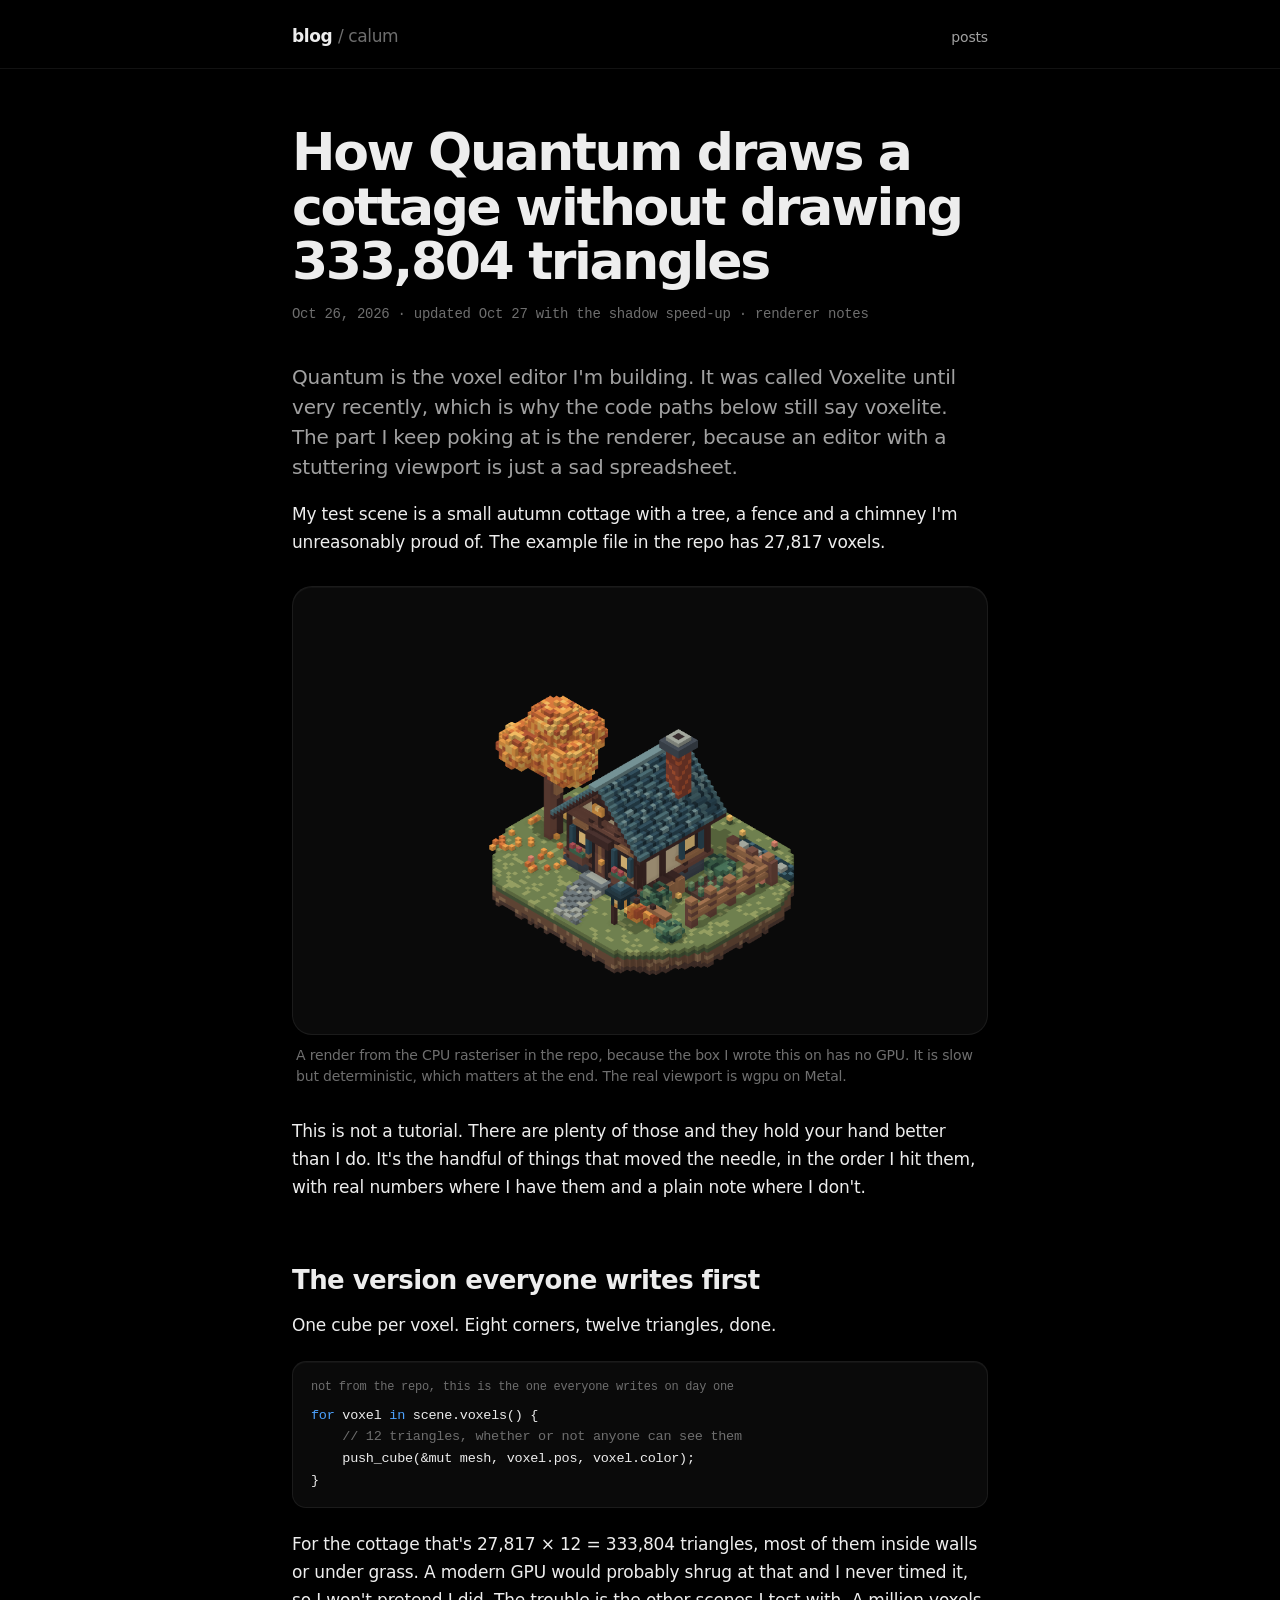
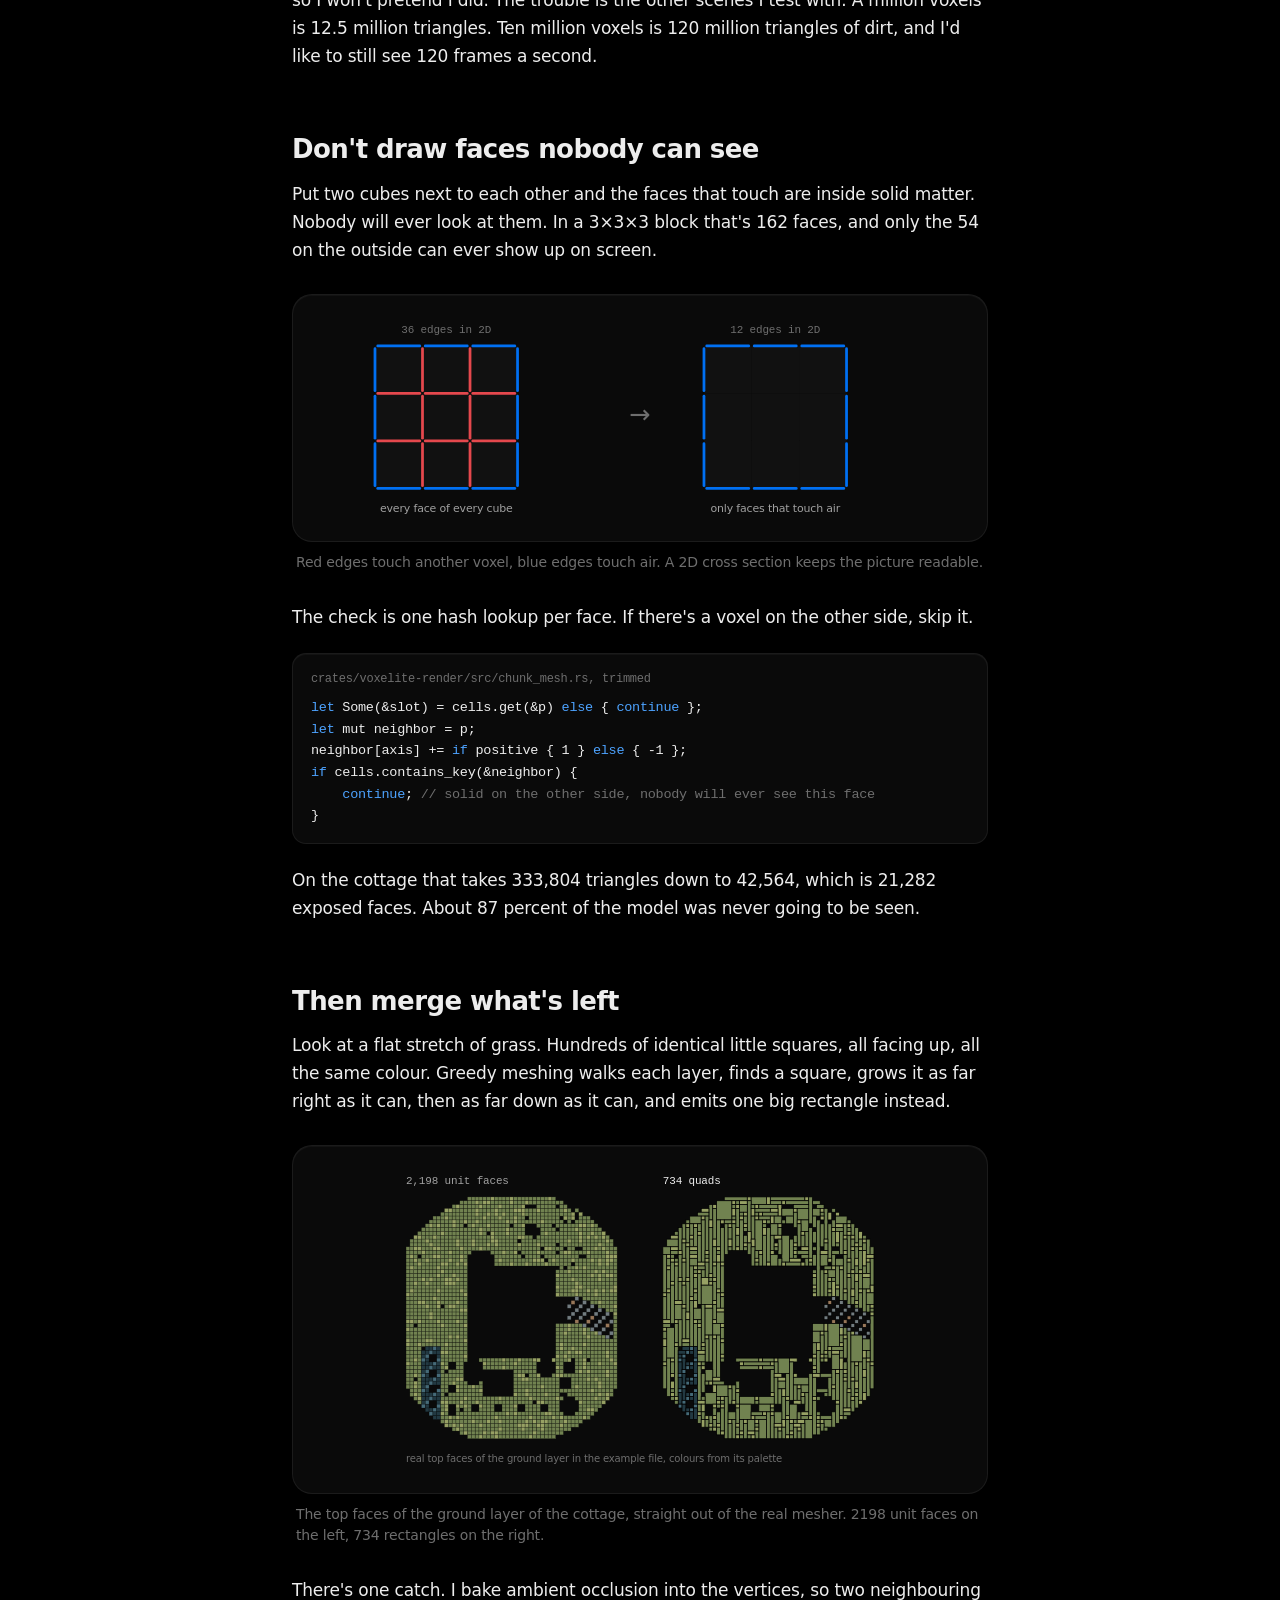
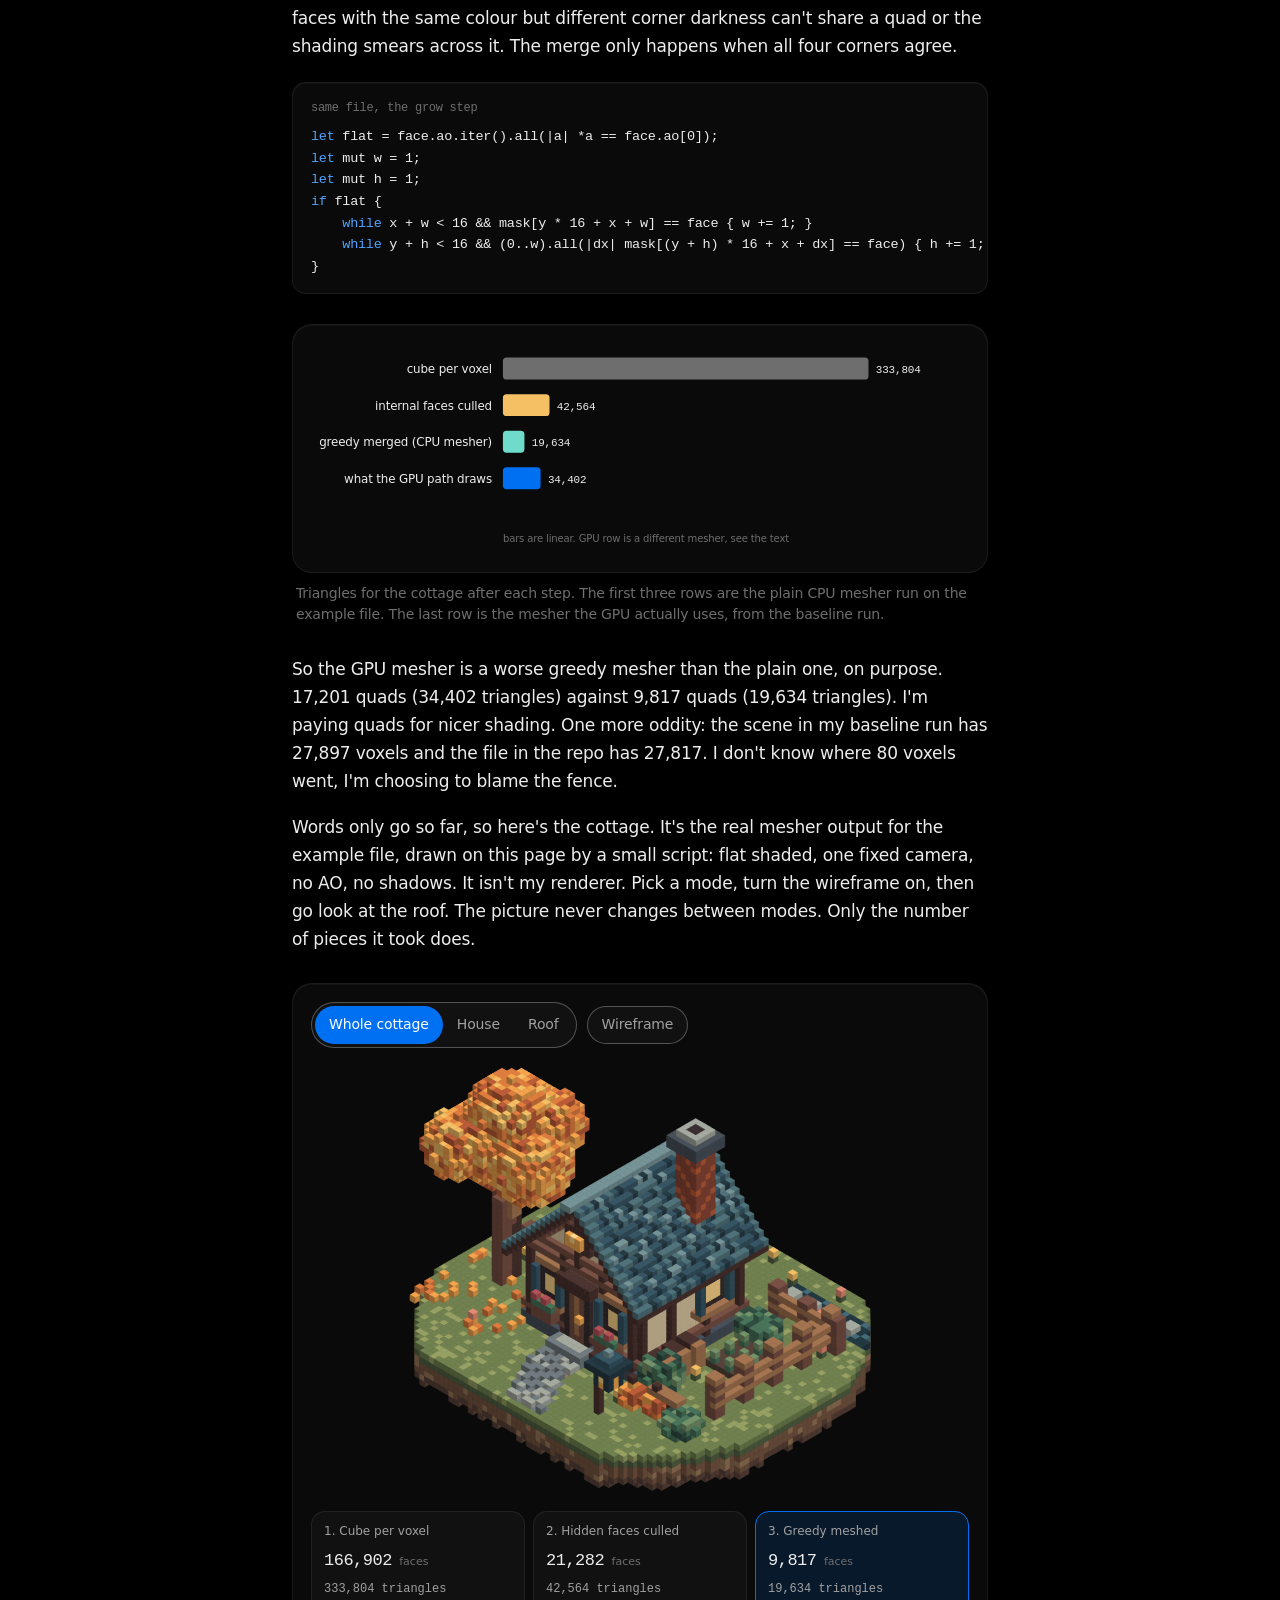
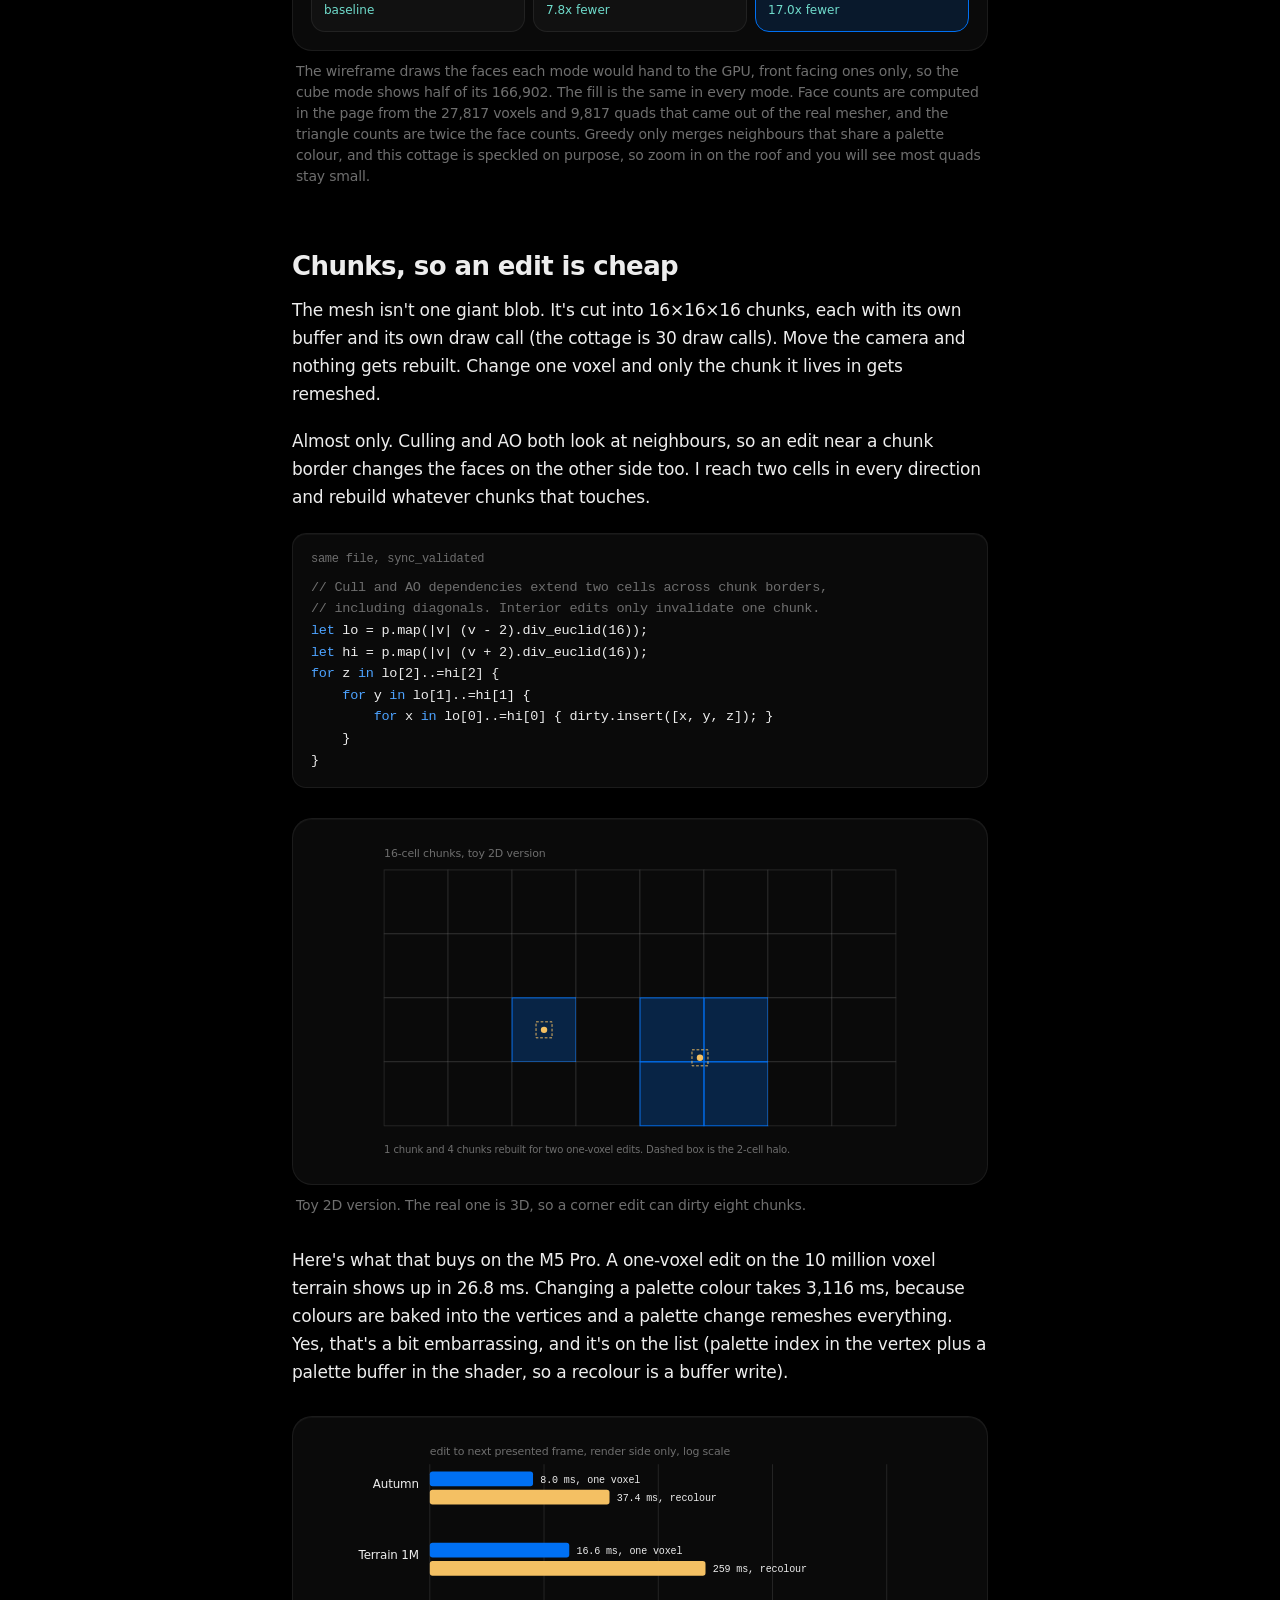
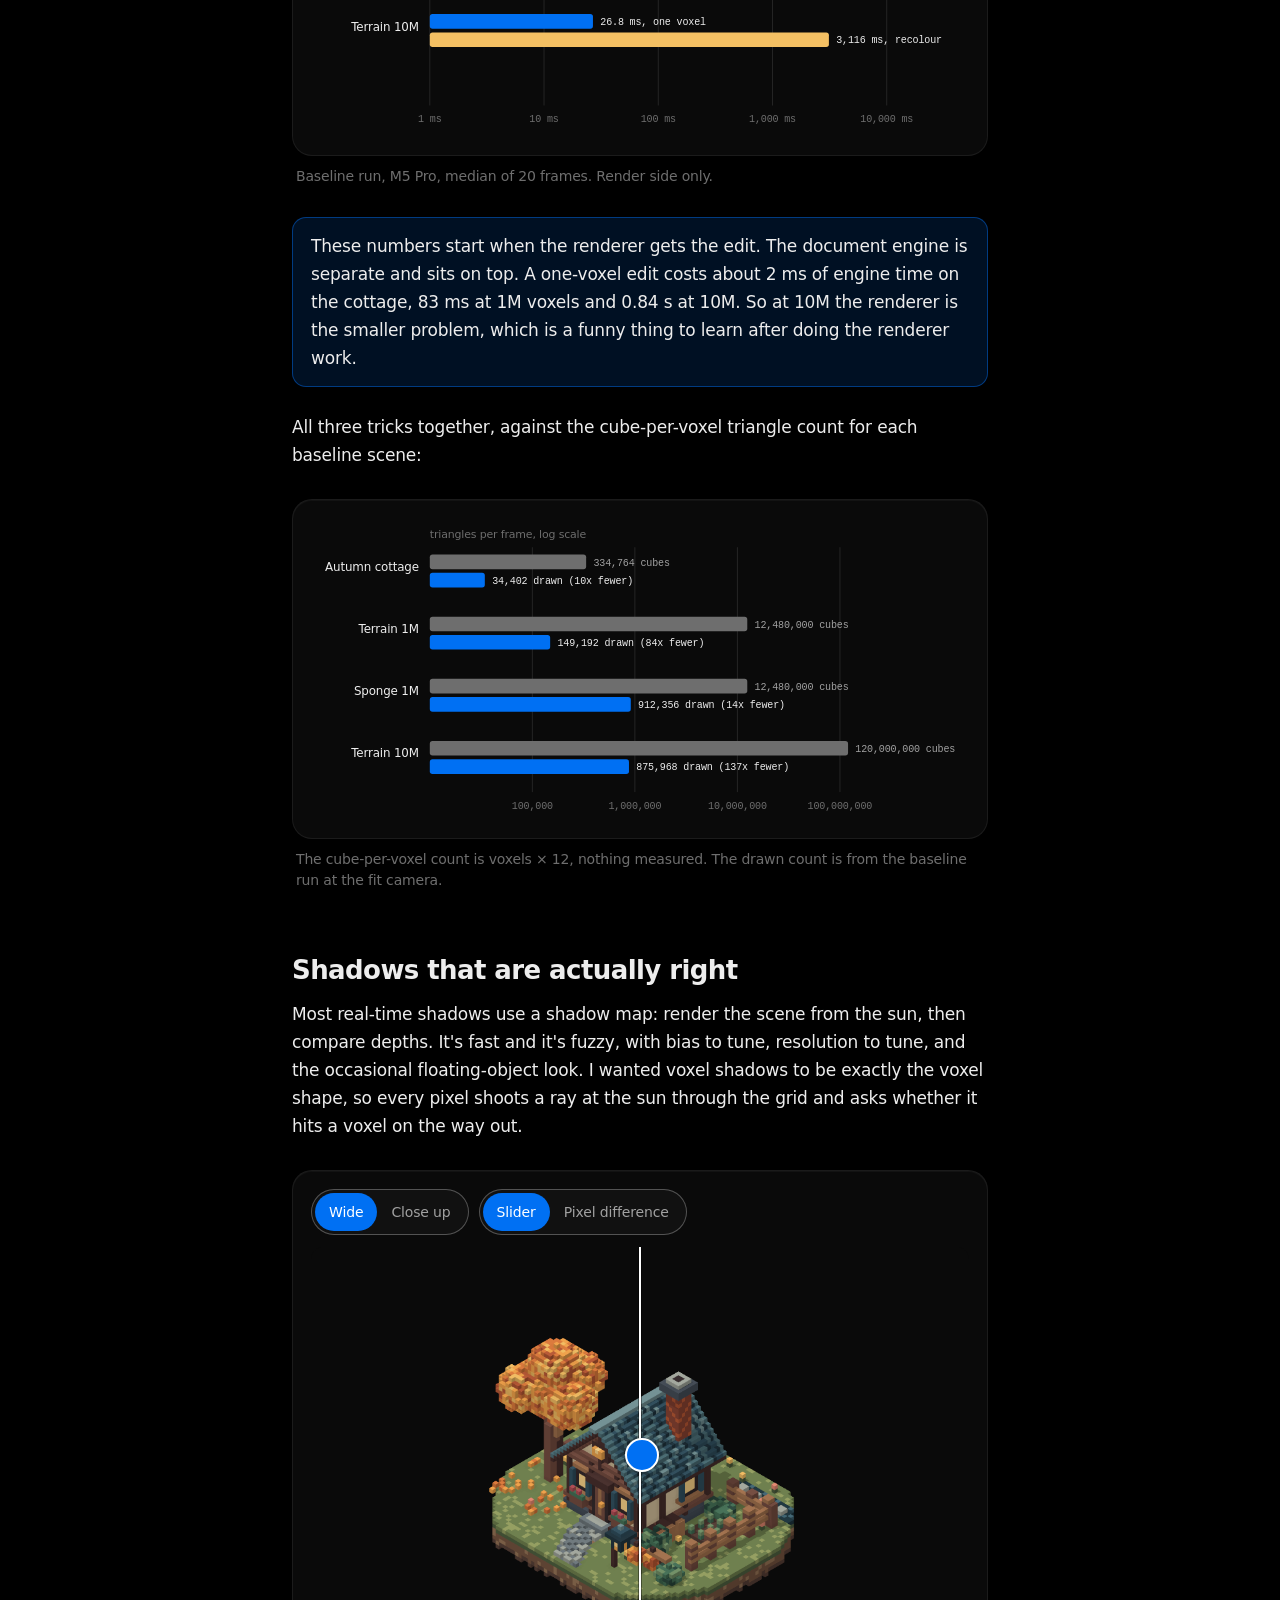
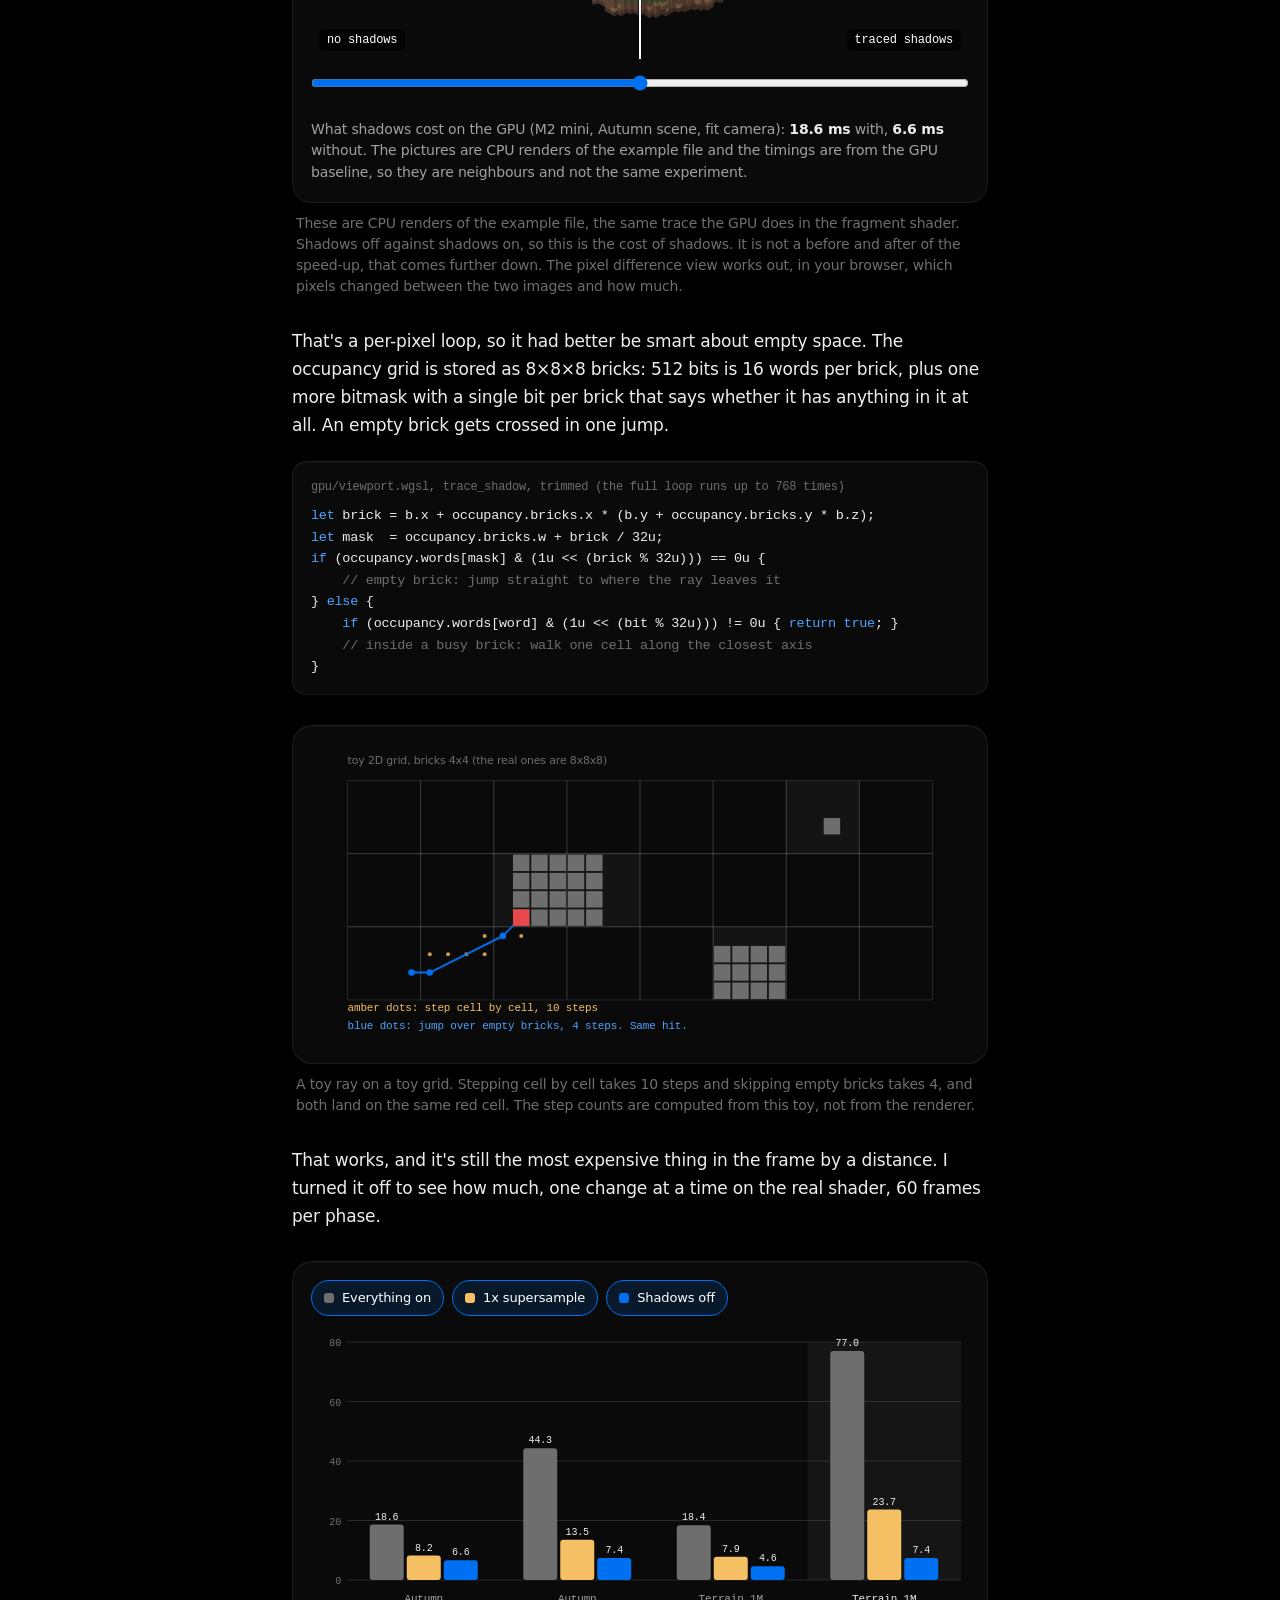
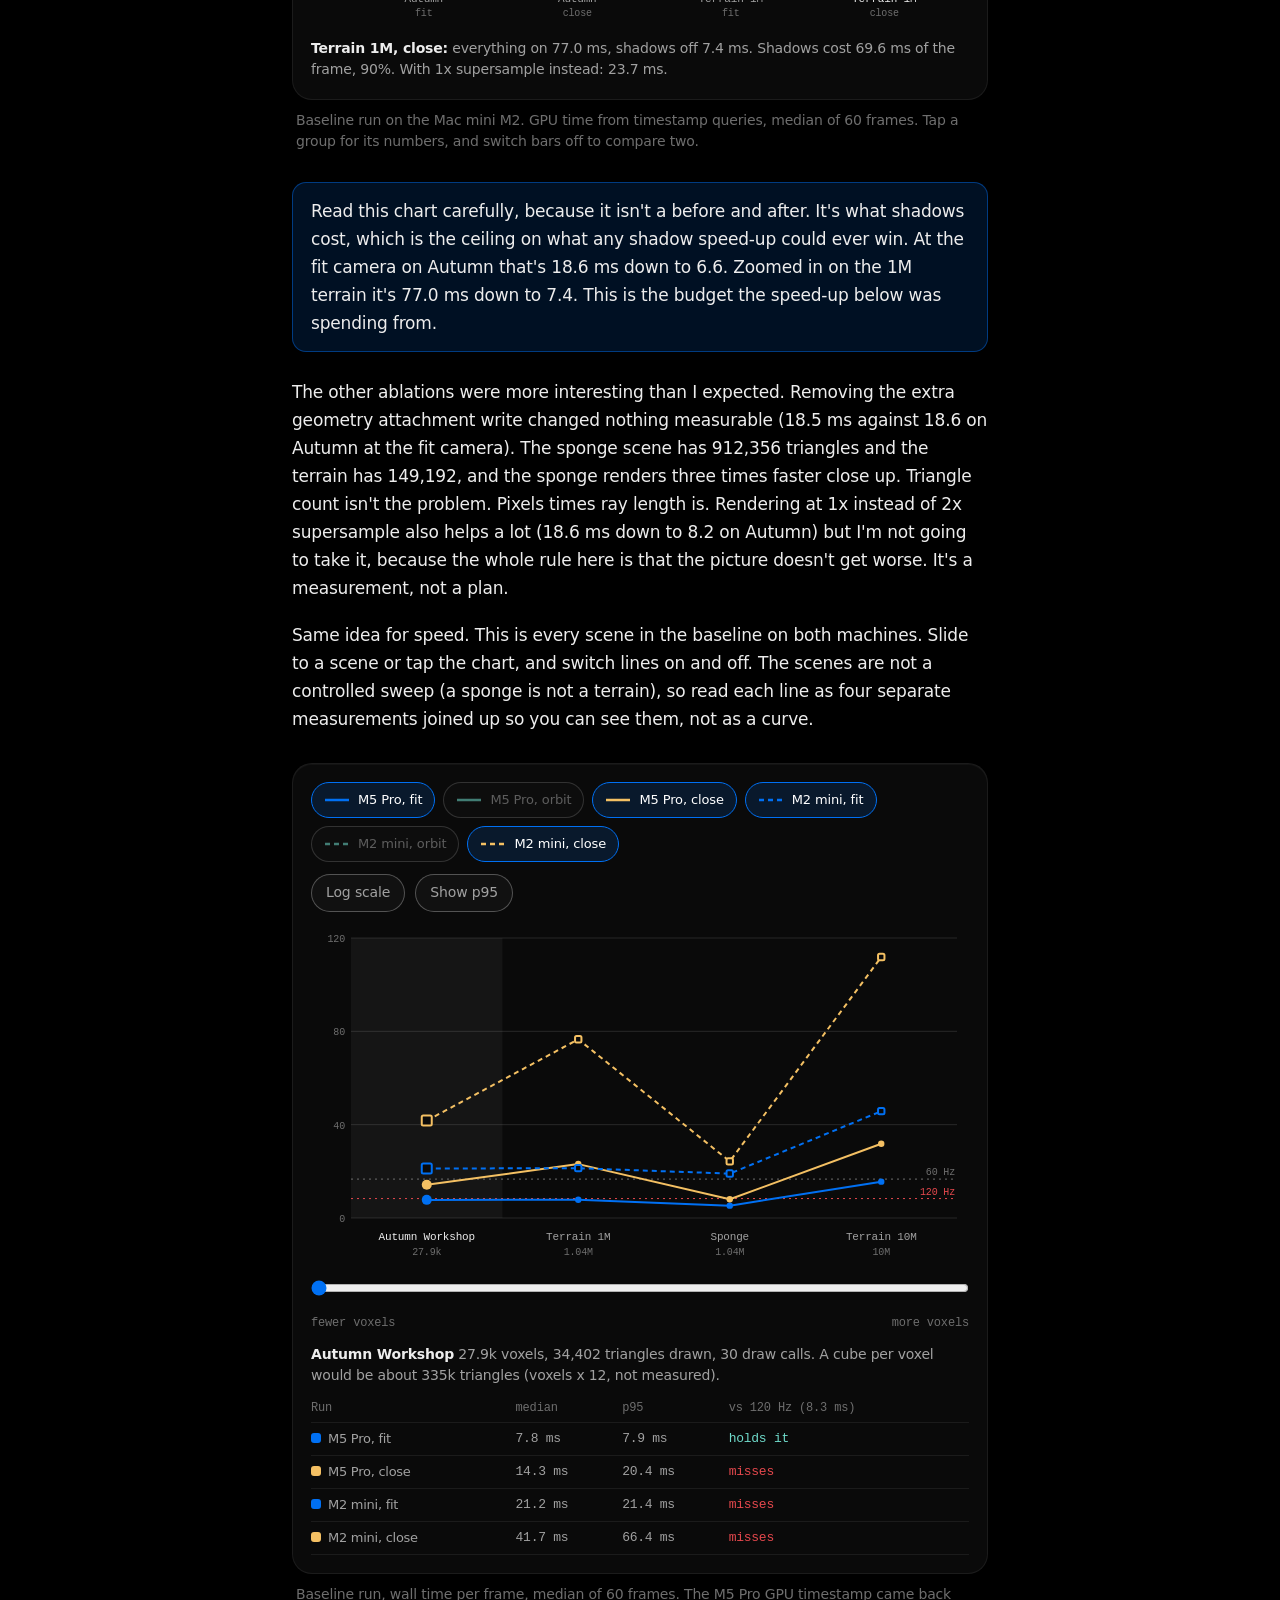
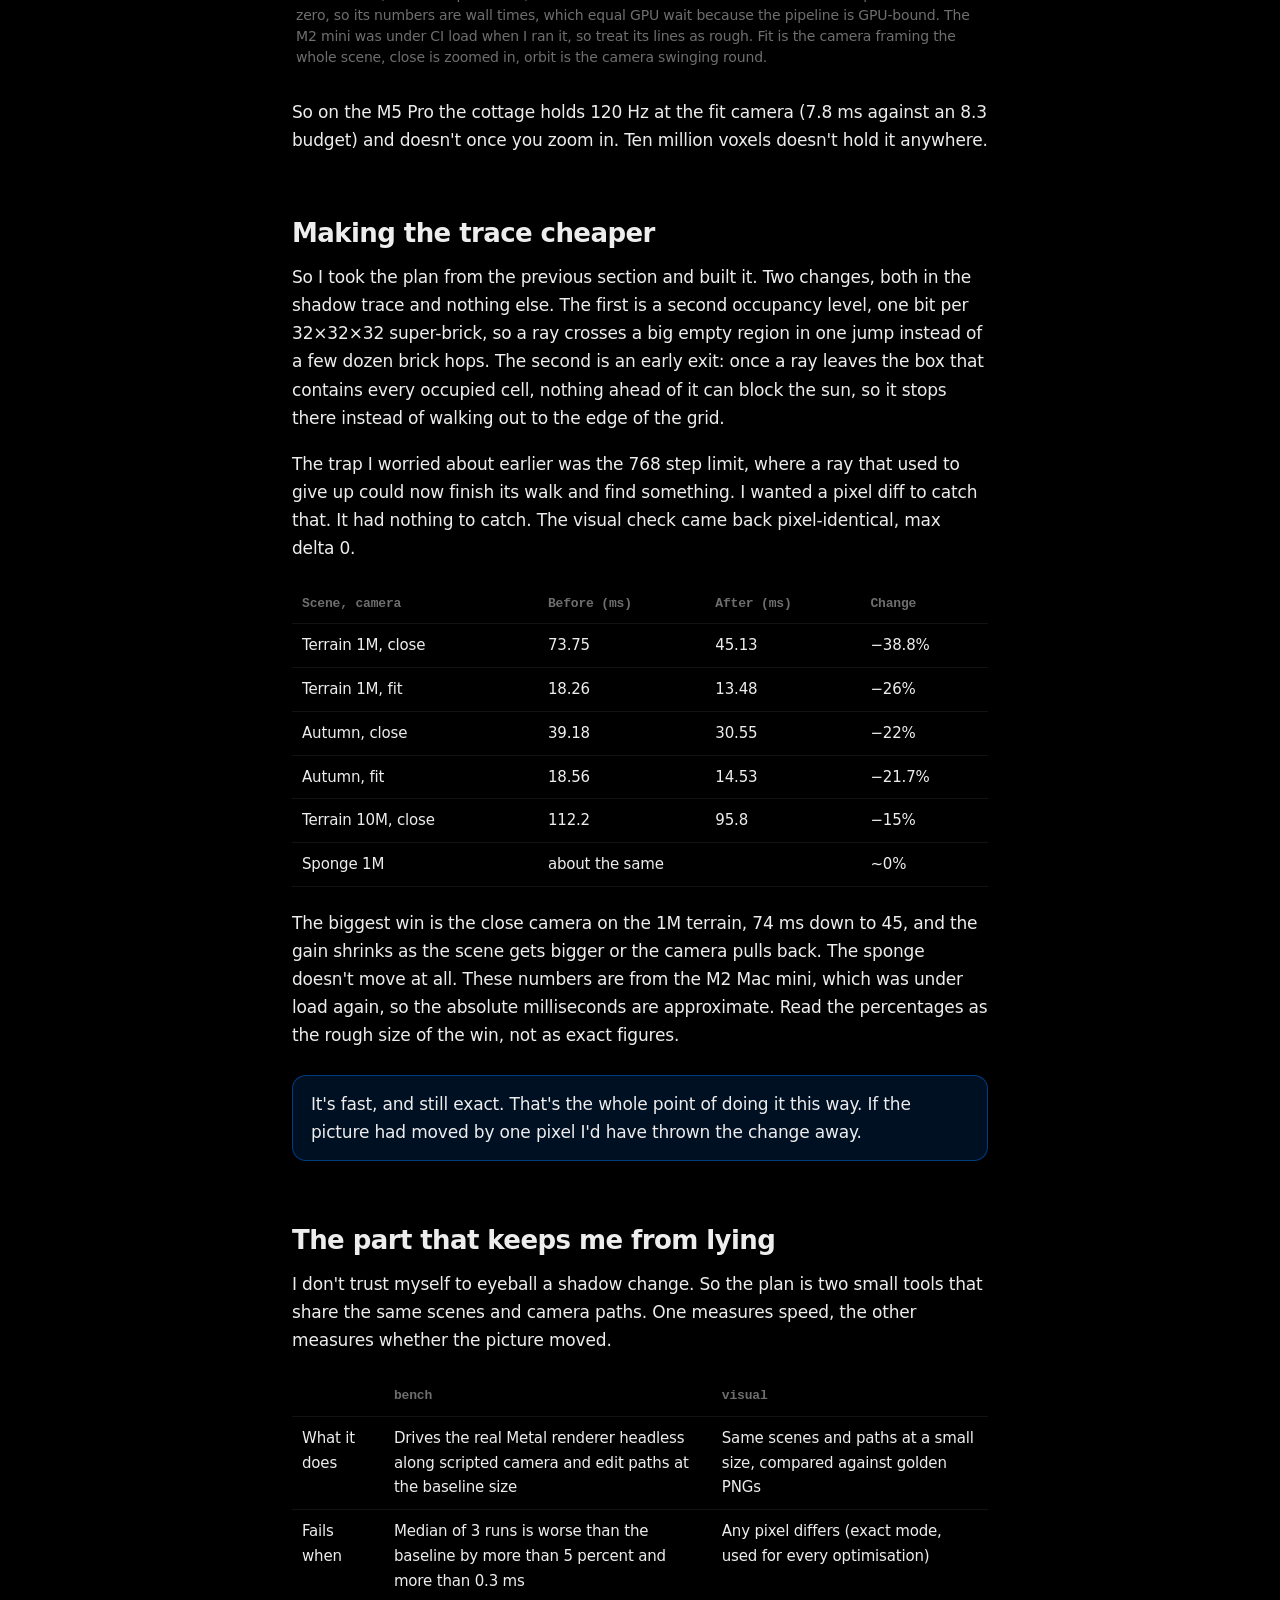
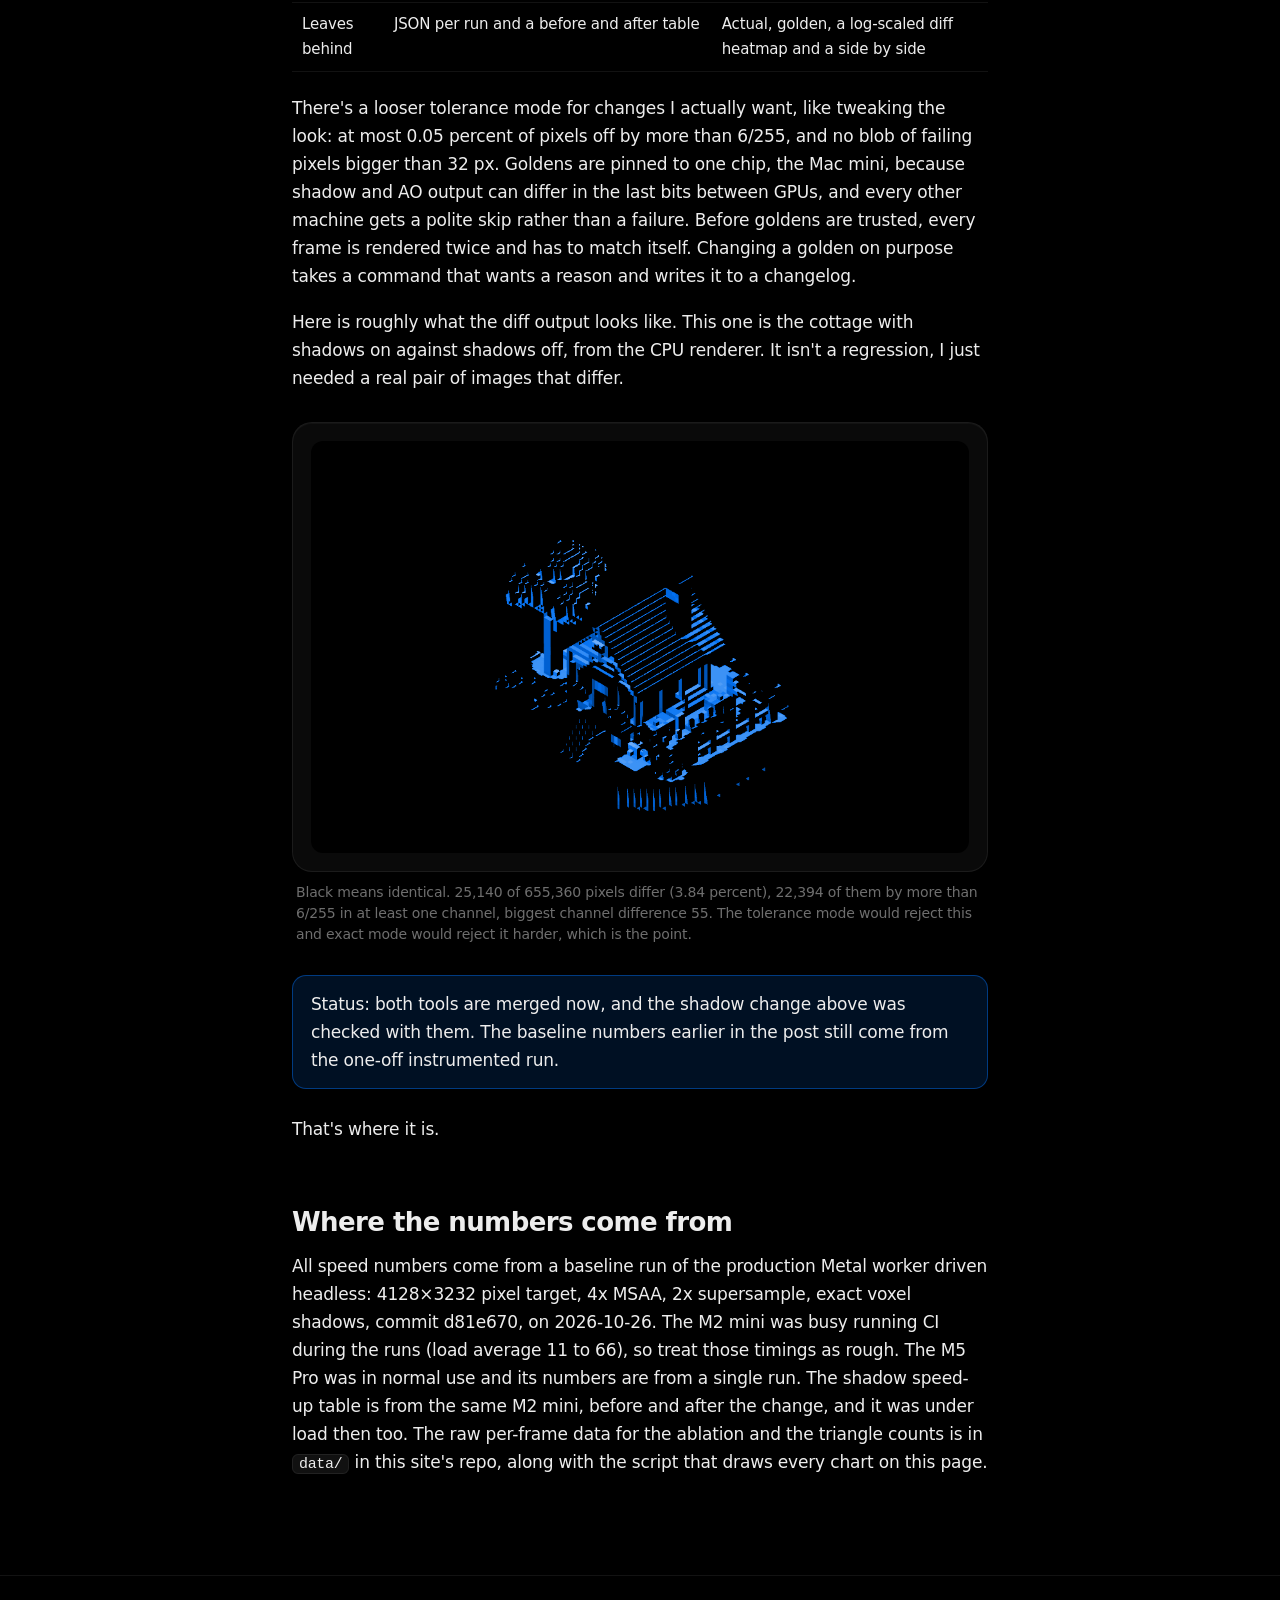
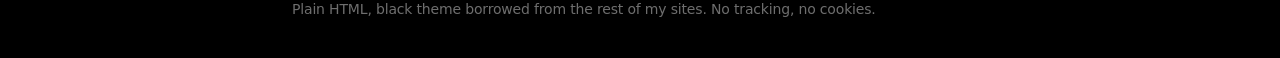
==== commit fdfea6c8: "Blog: add shadow speed-up section (32³ super-bricks + occupied-box early exit) with M2 mini table" ====
--- a/posts/quantum-renderer/index.html
+++ b/posts/quantum-renderer/index.html
@@ -12,7 +12,7 @@
 <main><div class="wrap">
 <article>
 <h1>How Quantum draws a cottage without drawing 333,804 triangles</h1>
-<div class="meta">Oct 26, 2026 &middot; renderer notes</div>
+<div class="meta">Oct 26, 2026 &middot; updated Oct 27 with the shadow speed-up &middot; renderer notes</div>
 <p class="lede">Quantum is the voxel editor I'm building. It was called Voxelite until very recently, which is why the code paths below still say voxelite. The part I keep poking at is the renderer, because an editor with a stuttering viewport is just a sad spreadsheet.</p>
 <p>My test scene is a small autumn cottage with a tree, a fence and a chimney I'm unreasonably proud of. The example file in the repo has 27,817 voxels.</p>
 <figure><div class="tile"><img src="../../img/wide_full.png" alt="Isometric render of a voxel cottage with an orange autumn tree" loading="lazy"></div><figcaption>A render from the CPU rasteriser in the repo, because the box I wrote this on has no GPU. It is slow but deterministic, which matters at the end. The real viewport is wgpu on Metal.</figcaption></figure>
@@ -88,7 +88,7 @@
 <div class="stage"><img class="bot" alt="" width="1024" height="640"><img class="top" alt="" width="1024" height="640"><canvas></canvas><div class="bar"></div><span class="tag l">no shadows</span><span class="tag r">traced shadows</span></div>
 <div class="pos-wrap"><input class="pos" type="range" min="0" max="100" step="0.5" value="50" aria-label="Slide between no shadows and traced shadows"></div>
 <div class="thr-wrap" hidden><input class="thr" type="range" min="0" max="55" step="1" value="0" aria-label="Ignore differences smaller than this"><div class="rl"><span>count every changed pixel</span><span>only big changes</span></div></div>
-<div class="readout" aria-live="polite"></div></div><div class="fallback"><div class="pair"><div><img src="../../img/close_ao.png" alt="Close up of the cottage roof with ambient occlusion and no shadows" loading="lazy"><div class="lab">AO, no shadows</div></div><div><img src="../../img/close_full.png" alt="Close up of the cottage roof with ambient occlusion and shadows" loading="lazy"><div class="lab">AO + traced shadows</div></div></div></div></div><figcaption>These are CPU renders of the example file, the same trace the GPU does in the fragment shader. Shadows off against shadows on, so this is the cost of shadows. It is not a before and after of a speed-up, because that hasn't landed. The pixel difference view works out, in your browser, which pixels changed between the two images and how much.</figcaption></figure>
+<div class="readout" aria-live="polite"></div></div><div class="fallback"><div class="pair"><div><img src="../../img/close_ao.png" alt="Close up of the cottage roof with ambient occlusion and no shadows" loading="lazy"><div class="lab">AO, no shadows</div></div><div><img src="../../img/close_full.png" alt="Close up of the cottage roof with ambient occlusion and shadows" loading="lazy"><div class="lab">AO + traced shadows</div></div></div></div></div><figcaption>These are CPU renders of the example file, the same trace the GPU does in the fragment shader. Shadows off against shadows on, so this is the cost of shadows. It is not a before and after of the speed-up, that comes further down. The pixel difference view works out, in your browser, which pixels changed between the two images and how much.</figcaption></figure>
 <p>That's a per-pixel loop, so it had better be smart about empty space. The occupancy grid is stored as 8&times;8&times;8 bricks: 512 bits is 16 words per brick, plus one more bitmask with a single bit per brick that says whether it has anything in it at all. An empty brick gets crossed in one jump.</p>
 <pre><span class="cap">gpu/viewport.wgsl, trace_shadow, trimmed (the full loop runs up to 768 times)</span><code><span class="k">let</span> brick = b.x + occupancy.bricks.x * (b.y + occupancy.bricks.y * b.z);
 <span class="k">let</span> mask  = occupancy.bricks.w + brick / 32u;
@@ -103,7 +103,7 @@
 <figure class="w" id="w-abl"><div class="tile"><div class="live"><div class="chips" role="group" aria-label="Bars"></div>
 <div class="chart"></div>
 <div class="readout" aria-live="polite"></div></div><div class="fallback"><svg viewBox="0 0 720 340" role="img" aria-labelledby="t d" xmlns="http://www.w3.org/2000/svg" font-family="-apple-system, 'SF Pro Display', system-ui, sans-serif"><title id="t">Where the GPU time goes on the M2</title><desc id="d">Grouped bars of GPU milliseconds per frame for four scene and camera combinations, with everything on, one-times supersample, and shadows off.</desc><line x1="56" x2="700" y1="280.0" y2="280.0" stroke="rgba(255,255,255,0.12)"/><text x="48" y="284.0" font-size="11" fill="#6e6e6e" text-anchor="end" font-weight="400" font-family="ui-monospace, 'SF Mono', monospace">0</text><line x1="56" x2="700" y1="220.0" y2="220.0" stroke="rgba(255,255,255,0.12)"/><text x="48" y="224.0" font-size="11" fill="#6e6e6e" text-anchor="end" font-weight="400" font-family="ui-monospace, 'SF Mono', monospace">20</text><line x1="56" x2="700" y1="160.0" y2="160.0" stroke="rgba(255,255,255,0.12)"/><text x="48" y="164.0" font-size="11" fill="#6e6e6e" text-anchor="end" font-weight="400" font-family="ui-monospace, 'SF Mono', monospace">40</text><line x1="56" x2="700" y1="100.0" y2="100.0" stroke="rgba(255,255,255,0.12)"/><text x="48" y="104.0" font-size="11" fill="#6e6e6e" text-anchor="end" font-weight="400" font-family="ui-monospace, 'SF Mono', monospace">60</text><line x1="56" x2="700" y1="40.0" y2="40.0" stroke="rgba(255,255,255,0.12)"/><text x="48" y="44.0" font-size="11" fill="#6e6e6e" text-anchor="end" font-weight="400" font-family="ui-monospace, 'SF Mono', monospace">80</text><rect x="87.5" y="224.101" width="30" height="55.899" rx="3" fill="#6e6e6e"/><text x="102.5" y="218.101" font-size="11" fill="#ededed" text-anchor="middle" font-weight="400" font-family="ui-monospace, 'SF Mono', monospace">18.6</text><rect x="121.5" y="255.2995" width="30" height="24.700499999999998" rx="3" fill="#f4c063"/><text x="136.5" y="249.2995" font-size="11" fill="#ededed" text-anchor="middle" font-weight="400" font-family="ui-monospace, 'SF Mono', monospace">8.2</text><rect x="155.5" y="260.188" width="30" height="19.812" rx="3" fill="#0070f3"/><text x="170.5" y="254.188" font-size="11" fill="#ededed" text-anchor="middle" font-weight="400" font-family="ui-monospace, 'SF Mono', monospace">6.6</text><text x="136.5" y="302" font-size="12" fill="#a1a1a1" text-anchor="middle" font-weight="400">Autumn, fit</text><rect x="248.5" y="147.1615" width="30" height="132.8385" rx="3" fill="#6e6e6e"/><text x="263.5" y="141.1615" font-size="11" fill="#ededed" text-anchor="middle" font-weight="400" font-family="ui-monospace, 'SF Mono', monospace">44.3</text><rect x="282.5" y="239.4385" width="30" height="40.5615" rx="3" fill="#f4c063"/><text x="297.5" y="233.4385" font-size="11" fill="#ededed" text-anchor="middle" font-weight="400" font-family="ui-monospace, 'SF Mono', monospace">13.5</text><rect x="316.5" y="257.94100000000003" width="30" height="22.058999999999997" rx="3" fill="#0070f3"/><text x="331.5" y="251.94100000000003" font-size="11" fill="#ededed" text-anchor="middle" font-weight="400" font-family="ui-monospace, 'SF Mono', monospace">7.4</text><text x="297.5" y="302" font-size="12" fill="#a1a1a1" text-anchor="middle" font-weight="400">Autumn, close</text><rect x="409.5" y="224.845" width="30" height="55.154999999999994" rx="3" fill="#6e6e6e"/><text x="424.5" y="218.845" font-size="11" fill="#ededed" text-anchor="middle" font-weight="400" font-family="ui-monospace, 'SF Mono', monospace">18.4</text><rect x="443.5" y="256.4305" width="30" height="23.5695" rx="3" fill="#f4c063"/><text x="458.5" y="250.4305" font-size="11" fill="#ededed" text-anchor="middle" font-weight="400" font-family="ui-monospace, 'SF Mono', monospace">7.9</text><rect x="477.5" y="266.254" width="30" height="13.746" rx="3" fill="#0070f3"/><text x="492.5" y="260.254" font-size="11" fill="#ededed" text-anchor="middle" font-weight="400" font-family="ui-monospace, 'SF Mono', monospace">4.6</text><text x="458.5" y="302" font-size="12" fill="#a1a1a1" text-anchor="middle" font-weight="400">Terrain 1M, fit</text><rect x="570.5" y="48.988" width="30" height="231.012" rx="3" fill="#6e6e6e"/><text x="585.5" y="42.988" font-size="11" fill="#ededed" text-anchor="middle" font-weight="400" font-family="ui-monospace, 'SF Mono', monospace">77.0</text><rect x="604.5" y="209.014" width="30" height="70.986" rx="3" fill="#f4c063"/><text x="619.5" y="203.014" font-size="11" fill="#ededed" text-anchor="middle" font-weight="400" font-family="ui-monospace, 'SF Mono', monospace">23.7</text><rect x="638.5" y="257.6995" width="30" height="22.300500000000003" rx="3" fill="#0070f3"/><text x="653.5" y="251.6995" font-size="11" fill="#ededed" text-anchor="middle" font-weight="400" font-family="ui-monospace, 'SF Mono', monospace">7.4</text><text x="619.5" y="302" font-size="12" fill="#a1a1a1" text-anchor="middle" font-weight="400">Terrain 1M, close</text><rect x="56" y="322" width="10" height="10" rx="2" fill="#6e6e6e"/><text x="72" y="331" font-size="11" fill="#a1a1a1" text-anchor="start" font-weight="400">everything on</text><rect x="206" y="322" width="10" height="10" rx="2" fill="#f4c063"/><text x="222" y="331" font-size="11" fill="#a1a1a1" text-anchor="start" font-weight="400">1x supersample</text><rect x="356" y="322" width="10" height="10" rx="2" fill="#0070f3"/><text x="372" y="331" font-size="11" fill="#a1a1a1" text-anchor="start" font-weight="400">shadows off</text><text x="56" y="22" font-size="12" fill="#6e6e6e" text-anchor="start" font-weight="400">GPU ms per frame, Mac mini M2, lower is better</text></svg></div></div><figcaption>Baseline run on the Mac mini M2. GPU time from timestamp queries, median of 60 frames. Tap a group for its numbers, and switch bars off to compare two.</figcaption></figure>
-<div class="note"><p>Read this chart carefully, because it isn't a before and after. It's what shadows cost, which is the ceiling on what any shadow speed-up could ever win. At the fit camera on Autumn that's 18.6 ms down to 6.6. Zoomed in on the 1M terrain it's 77.0 ms down to 7.4. I haven't sped the trace up yet, so there is no real after number to show you.</p></div>
+<div class="note"><p>Read this chart carefully, because it isn't a before and after. It's what shadows cost, which is the ceiling on what any shadow speed-up could ever win. At the fit camera on Autumn that's 18.6 ms down to 6.6. Zoomed in on the 1M terrain it's 77.0 ms down to 7.4. This is the budget the speed-up below was spending from.</p></div>
 <p>The other ablations were more interesting than I expected. Removing the extra geometry attachment write changed nothing measurable (18.5 ms against 18.6 on Autumn at the fit camera). The sponge scene has 912,356 triangles and the terrain has 149,192, and the sponge renders three times faster close up. Triangle count isn't the problem. Pixels times ray length is. Rendering at 1x instead of 2x supersample also helps a lot (18.6 ms down to 8.2 on Autumn) but I'm not going to take it, because the whole rule here is that the picture doesn't get worse. It's a measurement, not a plan.</p>
 <p>Same idea for speed. This is every scene in the baseline on both machines. Slide to a scene or tap the chart, and switch lines on and off. The scenes are not a controlled sweep (a sponge is not a terrain), so read each line as four separate measurements joined up so you can see them, not as a curve.</p><figure class="w" id="w-frames"><div class="tile"><div class="live"><div class="chips" role="group" aria-label="Lines"></div>
 <div class="ctl"><button type="button" class="tog log" aria-pressed="false">Log scale</button><button type="button" class="tog p95" aria-pressed="false">Show p95</button></div>
@@ -112,8 +112,20 @@
 <div class="rl"><span>fewer voxels</span><span>more voxels</span></div>
 <div class="readout" aria-live="polite"></div></div><div class="fallback"><svg viewBox="0 0 720 320" role="img" aria-labelledby="t d" xmlns="http://www.w3.org/2000/svg" font-family="-apple-system, 'SF Pro Display', system-ui, sans-serif"><title id="t">Frame time on the M5 Pro</title><desc id="d">Bars of wall milliseconds per frame at fit and close camera for three scenes with a line at 8.3 milliseconds for 120 hertz.</desc><line x1="56" x2="636" y1="270.0" y2="270.0" stroke="rgba(255,255,255,0.12)"/><text x="48" y="274.0" font-size="11" fill="#6e6e6e" text-anchor="end" font-weight="400" font-family="ui-monospace, 'SF Mono', monospace">0</text><line x1="56" x2="636" y1="212.5" y2="212.5" stroke="rgba(255,255,255,0.12)"/><text x="48" y="216.5" font-size="11" fill="#6e6e6e" text-anchor="end" font-weight="400" font-family="ui-monospace, 'SF Mono', monospace">10</text><line x1="56" x2="636" y1="155.0" y2="155.0" stroke="rgba(255,255,255,0.12)"/><text x="48" y="159.0" font-size="11" fill="#6e6e6e" text-anchor="end" font-weight="400" font-family="ui-monospace, 'SF Mono', monospace">20</text><line x1="56" x2="636" y1="97.5" y2="97.5" stroke="rgba(255,255,255,0.12)"/><text x="48" y="101.5" font-size="11" fill="#6e6e6e" text-anchor="end" font-weight="400" font-family="ui-monospace, 'SF Mono', monospace">30</text><line x1="56" x2="636" y1="40.0" y2="40.0" stroke="rgba(255,255,255,0.12)"/><text x="48" y="44.0" font-size="11" fill="#6e6e6e" text-anchor="end" font-weight="400" font-family="ui-monospace, 'SF Mono', monospace">40</text><rect x="105.66666666666667" y="225.32825" width="44" height="44.67175" rx="3" fill="#0070f3"/><text x="127.66666666666667" y="219.32825" font-size="11" fill="#ededed" text-anchor="middle" font-weight="400" font-family="ui-monospace, 'SF Mono', monospace">7.8</text><rect x="155.66666666666669" y="188.0165" width="44" height="81.98349999999999" rx="3" fill="#f4c063"/><text x="177.66666666666669" y="182.0165" font-size="11" fill="#ededed" text-anchor="middle" font-weight="400" font-family="ui-monospace, 'SF Mono', monospace">14.3</text><text x="152.66666666666669" y="292" font-size="12" fill="#a1a1a1" text-anchor="middle" font-weight="400">Autumn</text><rect x="299.0" y="225.15" width="44" height="44.85" rx="3" fill="#0070f3"/><text x="321.0" y="219.15" font-size="11" fill="#ededed" text-anchor="middle" font-weight="400" font-family="ui-monospace, 'SF Mono', monospace">7.8</text><rect x="349.0" y="137.11175" width="44" height="132.88825" rx="3" fill="#f4c063"/><text x="371.0" y="131.11175" font-size="11" fill="#ededed" text-anchor="middle" font-weight="400" font-family="ui-monospace, 'SF Mono', monospace">23.1</text><text x="346.0" y="292" font-size="12" fill="#a1a1a1" text-anchor="middle" font-weight="400">Terrain 1M</text><rect x="492.33333333333337" y="180.484" width="44" height="89.51599999999999" rx="3" fill="#0070f3"/><text x="514.3333333333334" y="174.484" font-size="11" fill="#ededed" text-anchor="middle" font-weight="400" font-family="ui-monospace, 'SF Mono', monospace">15.6</text><rect x="542.3333333333334" y="86.97750000000002" width="44" height="183.02249999999998" rx="3" fill="#f4c063"/><text x="564.3333333333334" y="80.97750000000002" font-size="11" fill="#ededed" text-anchor="middle" font-weight="400" font-family="ui-monospace, 'SF Mono', monospace">31.8</text><text x="539.3333333333334" y="292" font-size="12" fill="#a1a1a1" text-anchor="middle" font-weight="400">Terrain 10M</text><line x1="56" x2="636" y1="222.1025" y2="222.1025" stroke="#e5484d" stroke-dasharray="5 4"/><text x="644" y="220.1025" font-size="11" fill="#e5484d" text-anchor="start" font-weight="400" font-family="ui-monospace, 'SF Mono', monospace">120 Hz</text><text x="644" y="234.1025" font-size="11" fill="#e5484d" text-anchor="start" font-weight="400" font-family="ui-monospace, 'SF Mono', monospace">8.3 ms</text><rect x="56" y="302" width="10" height="10" rx="2" fill="#0070f3"/><text x="72" y="311" font-size="11" fill="#a1a1a1" text-anchor="start" font-weight="400">fit camera</text><rect x="166" y="302" width="10" height="10" rx="2" fill="#f4c063"/><text x="182" y="311" font-size="11" fill="#a1a1a1" text-anchor="start" font-weight="400">close camera</text><text x="56" y="22" font-size="12" fill="#6e6e6e" text-anchor="start" font-weight="400">wall ms per frame, M5 Pro, one run, median</text></svg></div></div><figcaption>Baseline run, wall time per frame, median of 60 frames. The M5 Pro GPU timestamp came back zero, so its numbers are wall times, which equal GPU wait because the pipeline is GPU-bound. The M2 mini was under CI load when I ran it, so treat its lines as rough. Fit is the camera framing the whole scene, close is zoomed in, orbit is the camera swinging round.</figcaption></figure>
 <p>So on the M5 Pro the cottage holds 120 Hz at the fit camera (7.8 ms against an 8.3 budget) and doesn't once you zoom in. Ten million voxels doesn't hold it anywhere.</p>
-<p>The plan for the trace is a second occupancy level, one bit per 32-cell super-brick, so rays cross big empty areas in a few steps. Plus clipping each ray to the occupied bounds and to the highest occupied cell along the sun direction. The image should come out identical. There's one trap: the loop stops at 768 steps, and a ray that used to run out of steps and give up (no shadow) could now finish its walk and find something. A few pixels could change. I want that to show up in a diff, not slip through.</p>
-<div class="note"><p>That change hasn't landed. When it does, the numbers get added here with a proper after chart. If the result is boring I'll say so.</p></div>
+<h2>Making the trace cheaper</h2>
+<p>So I took the plan from the previous section and built it. Two changes, both in the shadow trace and nothing else. The first is a second occupancy level, one bit per 32&times;32&times;32 super-brick, so a ray crosses a big empty region in one jump instead of a few dozen brick hops. The second is an early exit: once a ray leaves the box that contains every occupied cell, nothing ahead of it can block the sun, so it stops there instead of walking out to the edge of the grid.</p>
+<p>The trap I worried about earlier was the 768 step limit, where a ray that used to give up could now finish its walk and find something. I wanted a pixel diff to catch that. It had nothing to catch. The visual check came back pixel-identical, max delta 0.</p>
+<table>
+<tr><th>Scene, camera</th><th>Before (ms)</th><th>After (ms)</th><th>Change</th></tr>
+<tr><td>Terrain 1M, close</td><td>73.75</td><td>45.13</td><td>&minus;38.8%</td></tr>
+<tr><td>Terrain 1M, fit</td><td>18.26</td><td>13.48</td><td>&minus;26%</td></tr>
+<tr><td>Autumn, close</td><td>39.18</td><td>30.55</td><td>&minus;22%</td></tr>
+<tr><td>Autumn, fit</td><td>18.56</td><td>14.53</td><td>&minus;21.7%</td></tr>
+<tr><td>Terrain 10M, close</td><td>112.2</td><td>95.8</td><td>&minus;15%</td></tr>
+<tr><td>Sponge 1M</td><td colspan="2">about the same</td><td>~0%</td></tr>
+</table>
+<p>The biggest win is the close camera on the 1M terrain, 74 ms down to 45, and the gain shrinks as the scene gets bigger or the camera pulls back. The sponge doesn't move at all. These numbers are from the M2 Mac mini, which was under load again, so the absolute milliseconds are approximate. Read the percentages as the rough size of the win, not as exact figures.</p>
+<div class="note"><p>It's fast, and still exact. That's the whole point of doing it this way. If the picture had moved by one pixel I'd have thrown the change away.</p></div>
 
 <h2>The part that keeps me from lying</h2>
 <p>I don't trust myself to eyeball a shadow change. So the plan is two small tools that share the same scenes and camera paths. One measures speed, the other measures whether the picture moved.</p>
@@ -126,11 +138,11 @@
 <p>There's a looser tolerance mode for changes I actually want, like tweaking the look: at most 0.05 percent of pixels off by more than 6/255, and no blob of failing pixels bigger than 32 px. Goldens are pinned to one chip, the Mac mini, because shadow and AO output can differ in the last bits between GPUs, and every other machine gets a polite skip rather than a failure. Before goldens are trusted, every frame is rendered twice and has to match itself. Changing a golden on purpose takes a command that wants a reason and writes it to a changelog.</p>
 <p>Here is roughly what the diff output looks like. This one is the cottage with shadows on against shadows off, from the CPU renderer. It isn't a regression, I just needed a real pair of images that differ.</p>
 <figure><div class="tile"><img src="../../img/diff_heatmap.png" alt="Log-scaled difference heatmap, black where the images match" loading="lazy"></div><figcaption>Black means identical. 25,140 of 655,360 pixels differ (3.84 percent), 22,394 of them by more than 6/255 in at least one channel, biggest channel difference 55. The tolerance mode would reject this and exact mode would reject it harder, which is the point.</figcaption></figure>
-<div class="note"><p>Status: the bench and the visual tool are being written as I type this and aren't merged yet. Nothing is gated by them today, and the speed numbers above come from a one-off instrumented run, not from the finished tool.</p></div>
-<p>That's where it is. The second brick level is next.</p>
+<div class="note"><p>Status: both tools are merged now, and the shadow change above was checked with them. The baseline numbers earlier in the post still come from the one-off instrumented run.</p></div>
+<p>That's where it is.</p>
 
 <h2>Where the numbers come from</h2>
-<p>All speed numbers come from a baseline run of the production Metal worker driven headless: 4128&times;3232 pixel target, 4x MSAA, 2x supersample, exact voxel shadows, commit d81e670, on 2026-10-26. The M2 mini was busy running CI during the runs (load average 11 to 66), so treat those timings as rough. The M5 Pro was in normal use and its numbers are from a single run. The raw per-frame data for the ablation and the triangle counts is in <code>data/</code> in this site's repo, along with the script that draws every chart on this page.</p>
+<p>All speed numbers come from a baseline run of the production Metal worker driven headless: 4128&times;3232 pixel target, 4x MSAA, 2x supersample, exact voxel shadows, commit d81e670, on 2026-10-26. The M2 mini was busy running CI during the runs (load average 11 to 66), so treat those timings as rough. The M5 Pro was in normal use and its numbers are from a single run. The shadow speed-up table is from the same M2 mini, before and after the change, and it was under load then too. The raw per-frame data for the ablation and the triangle counts is in <code>data/</code> in this site's repo, along with the script that draws every chart on this page.</p>
 </article>
 </div></main>
 <footer class="site"><div class="wrap">Plain HTML, black theme borrowed from the rest of my sites. No tracking, no cookies.</div></footer>
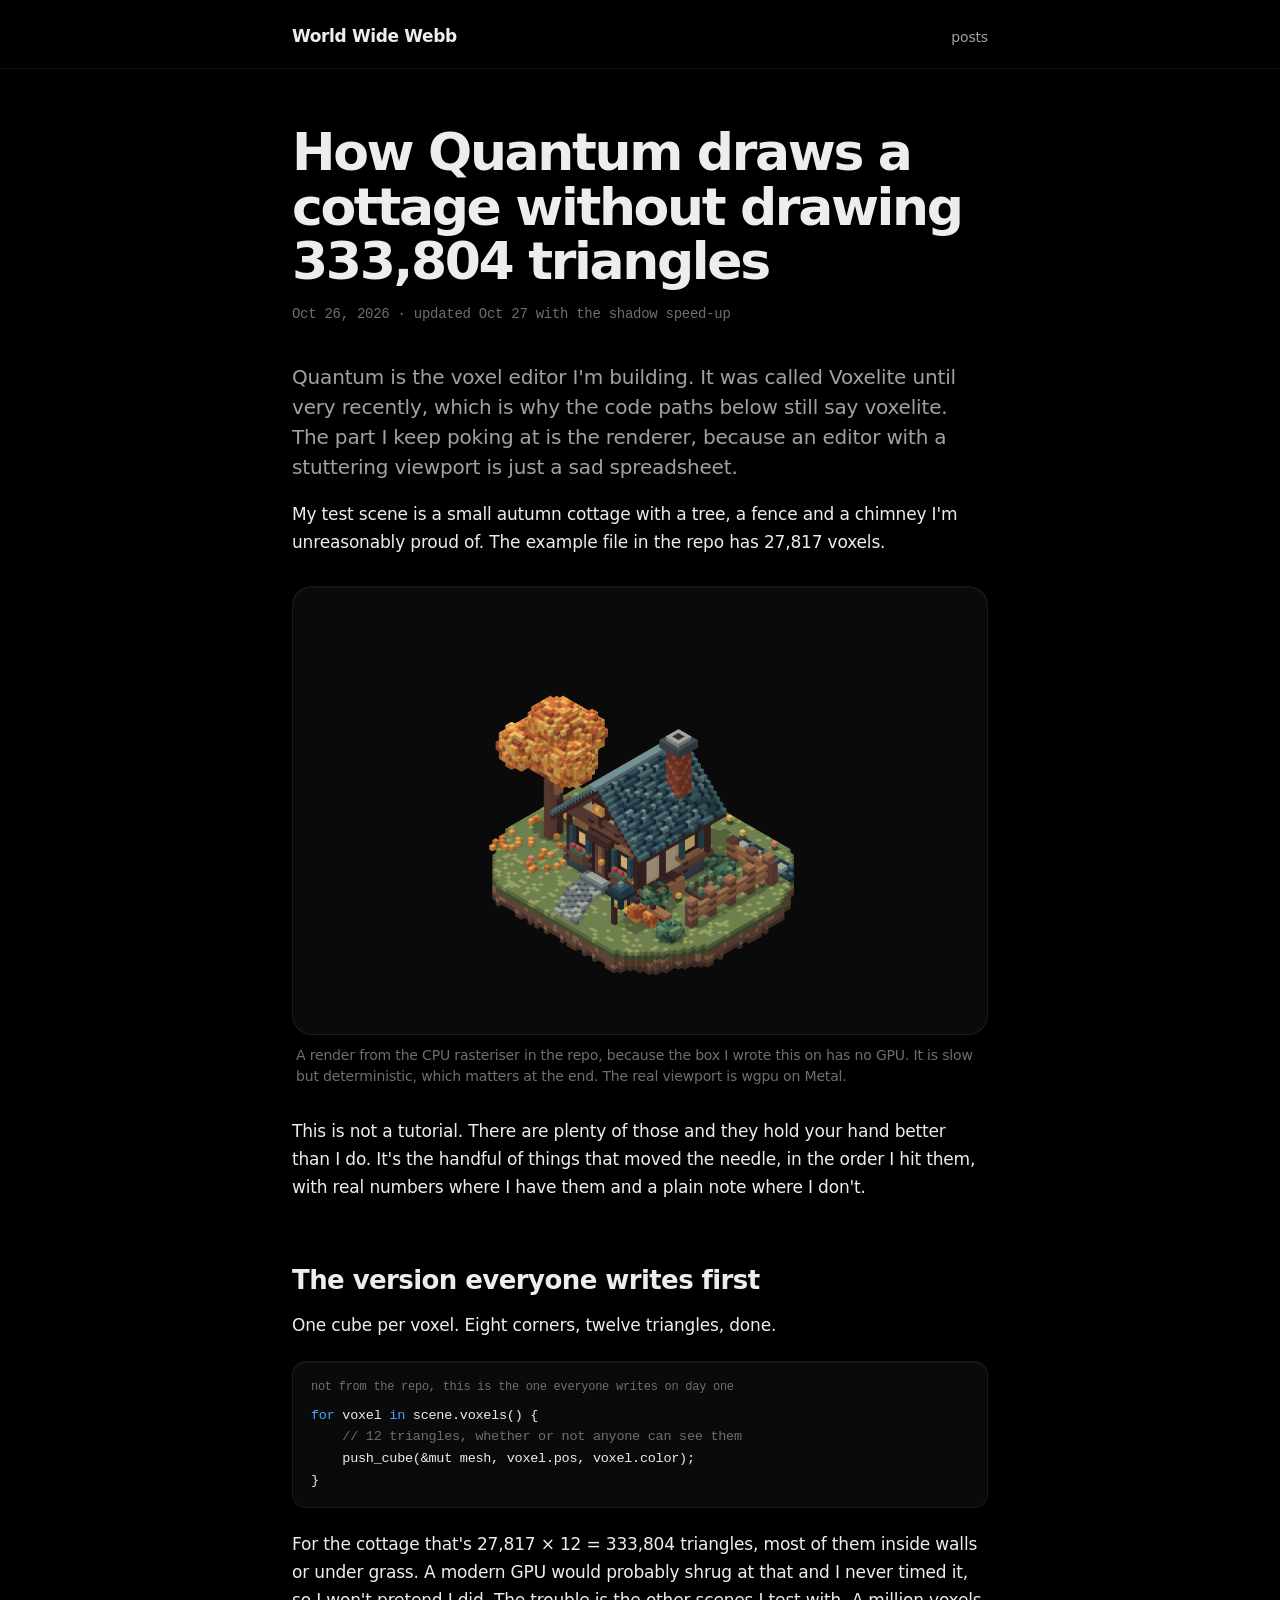
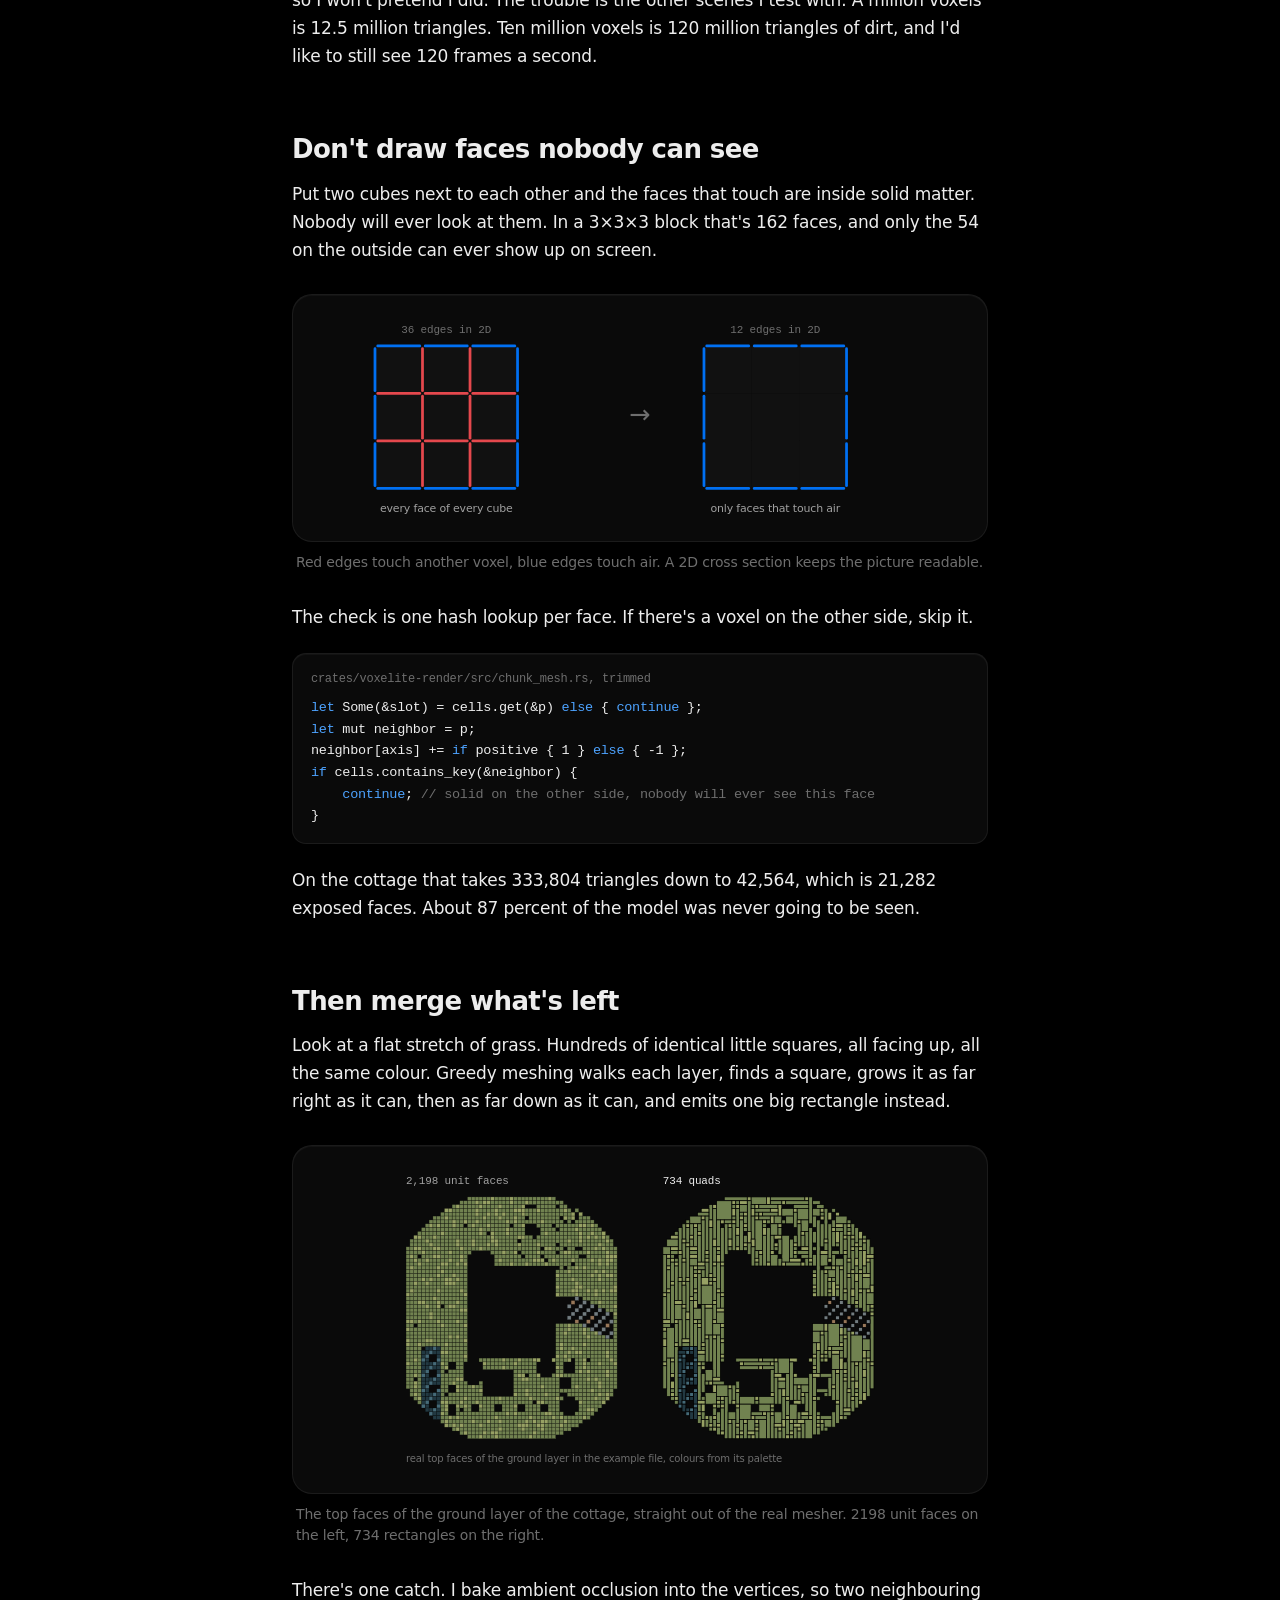
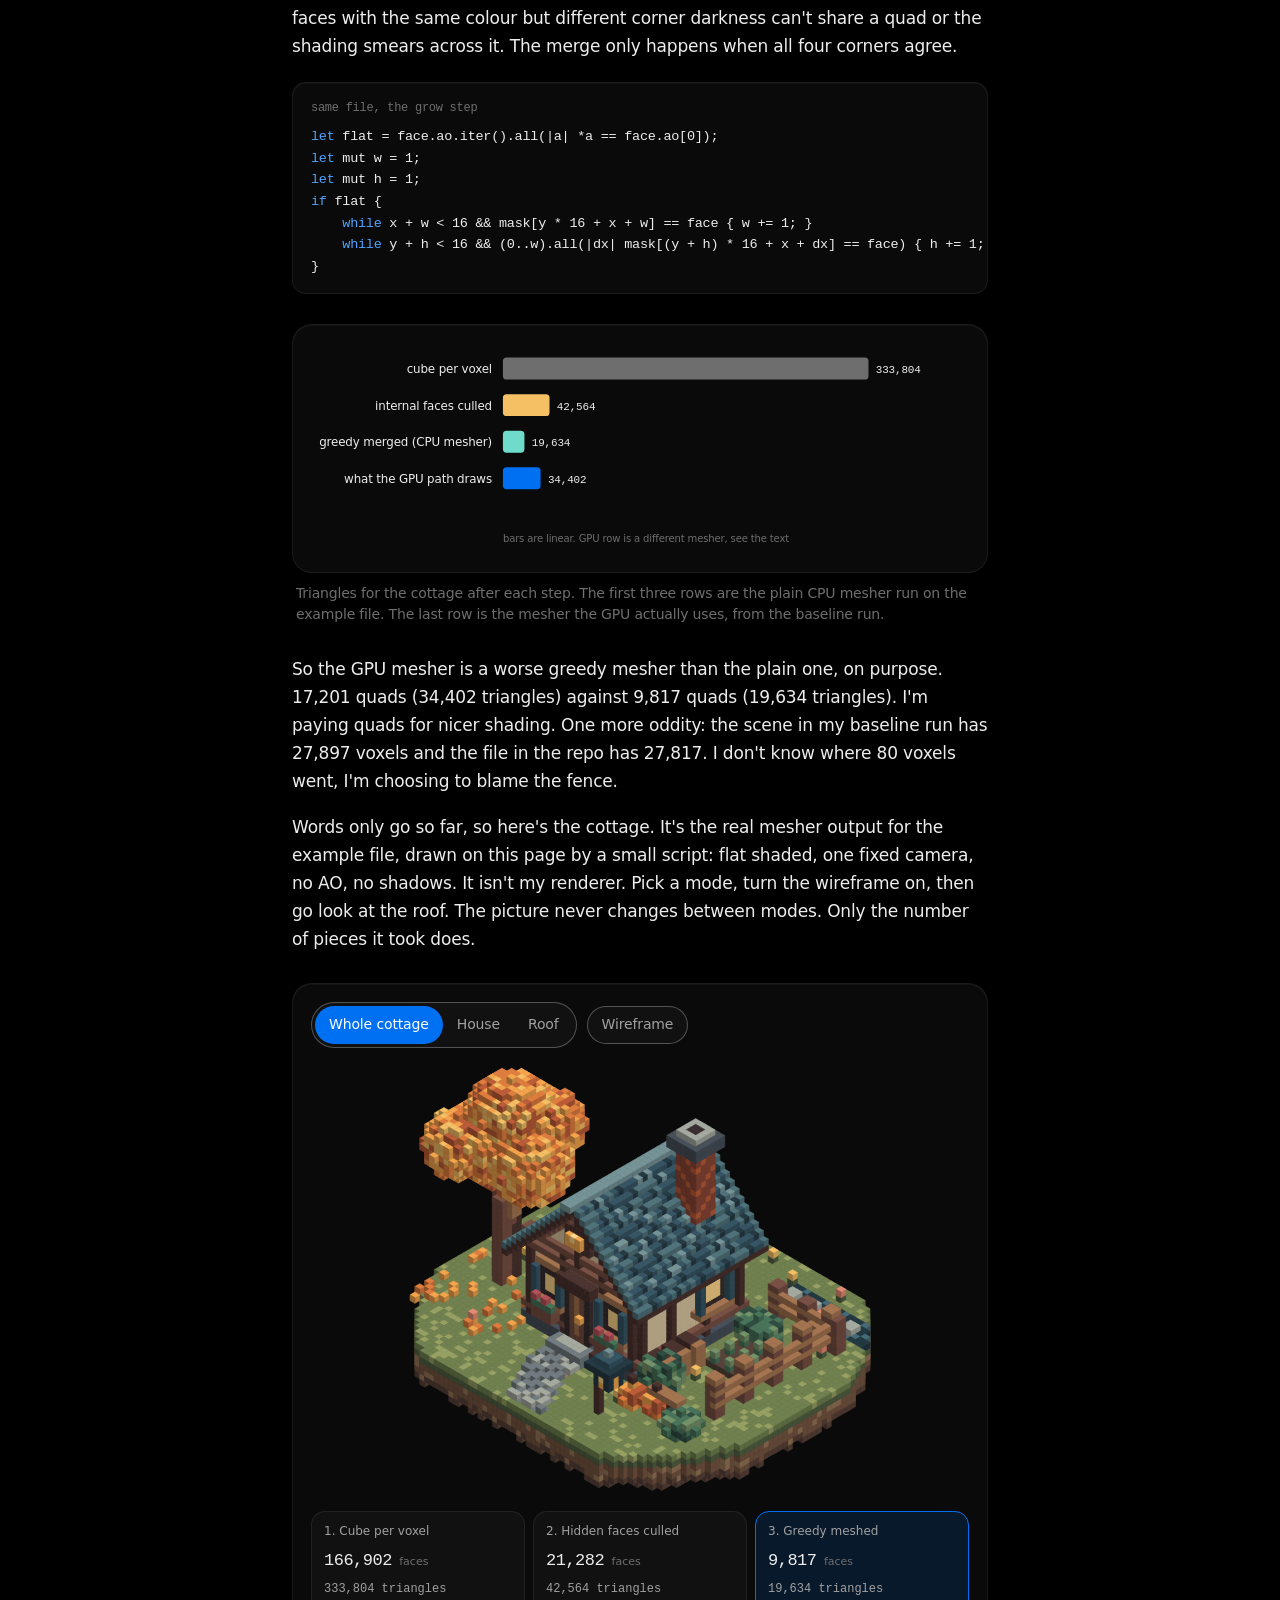
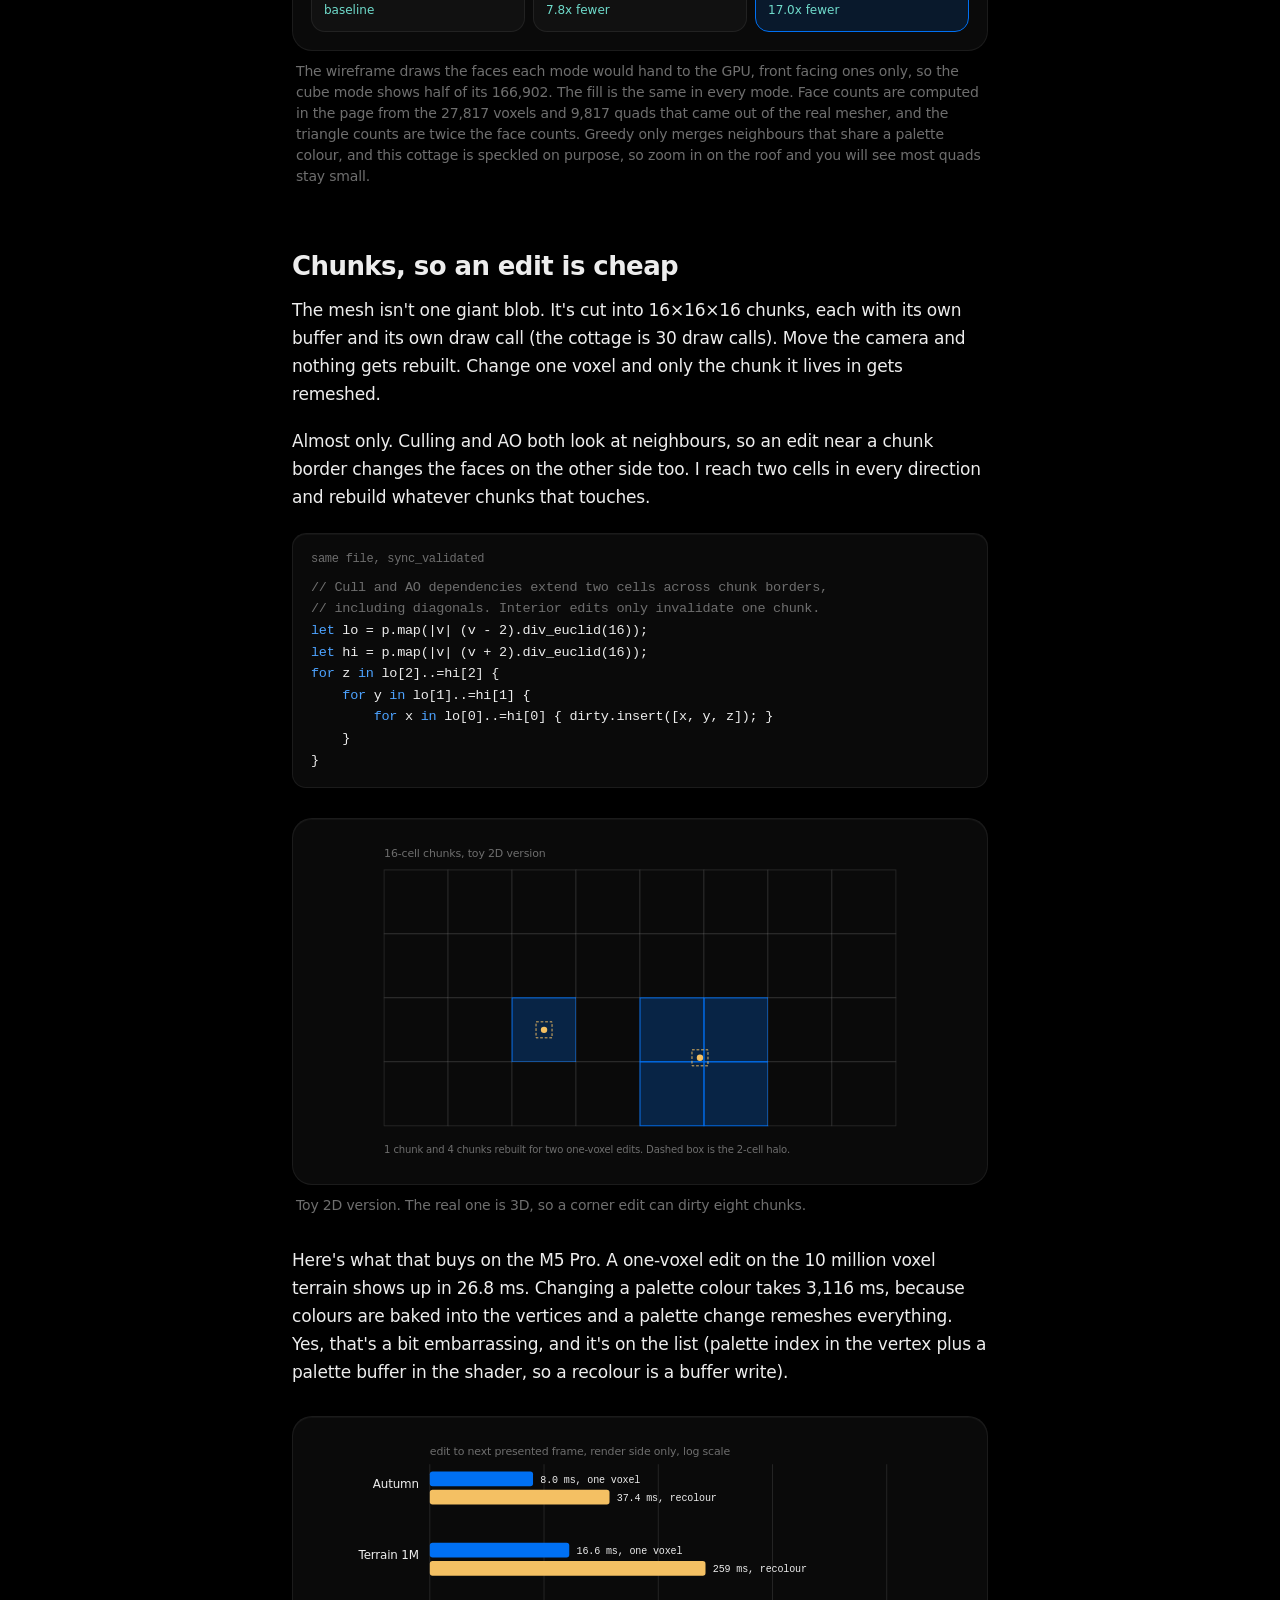
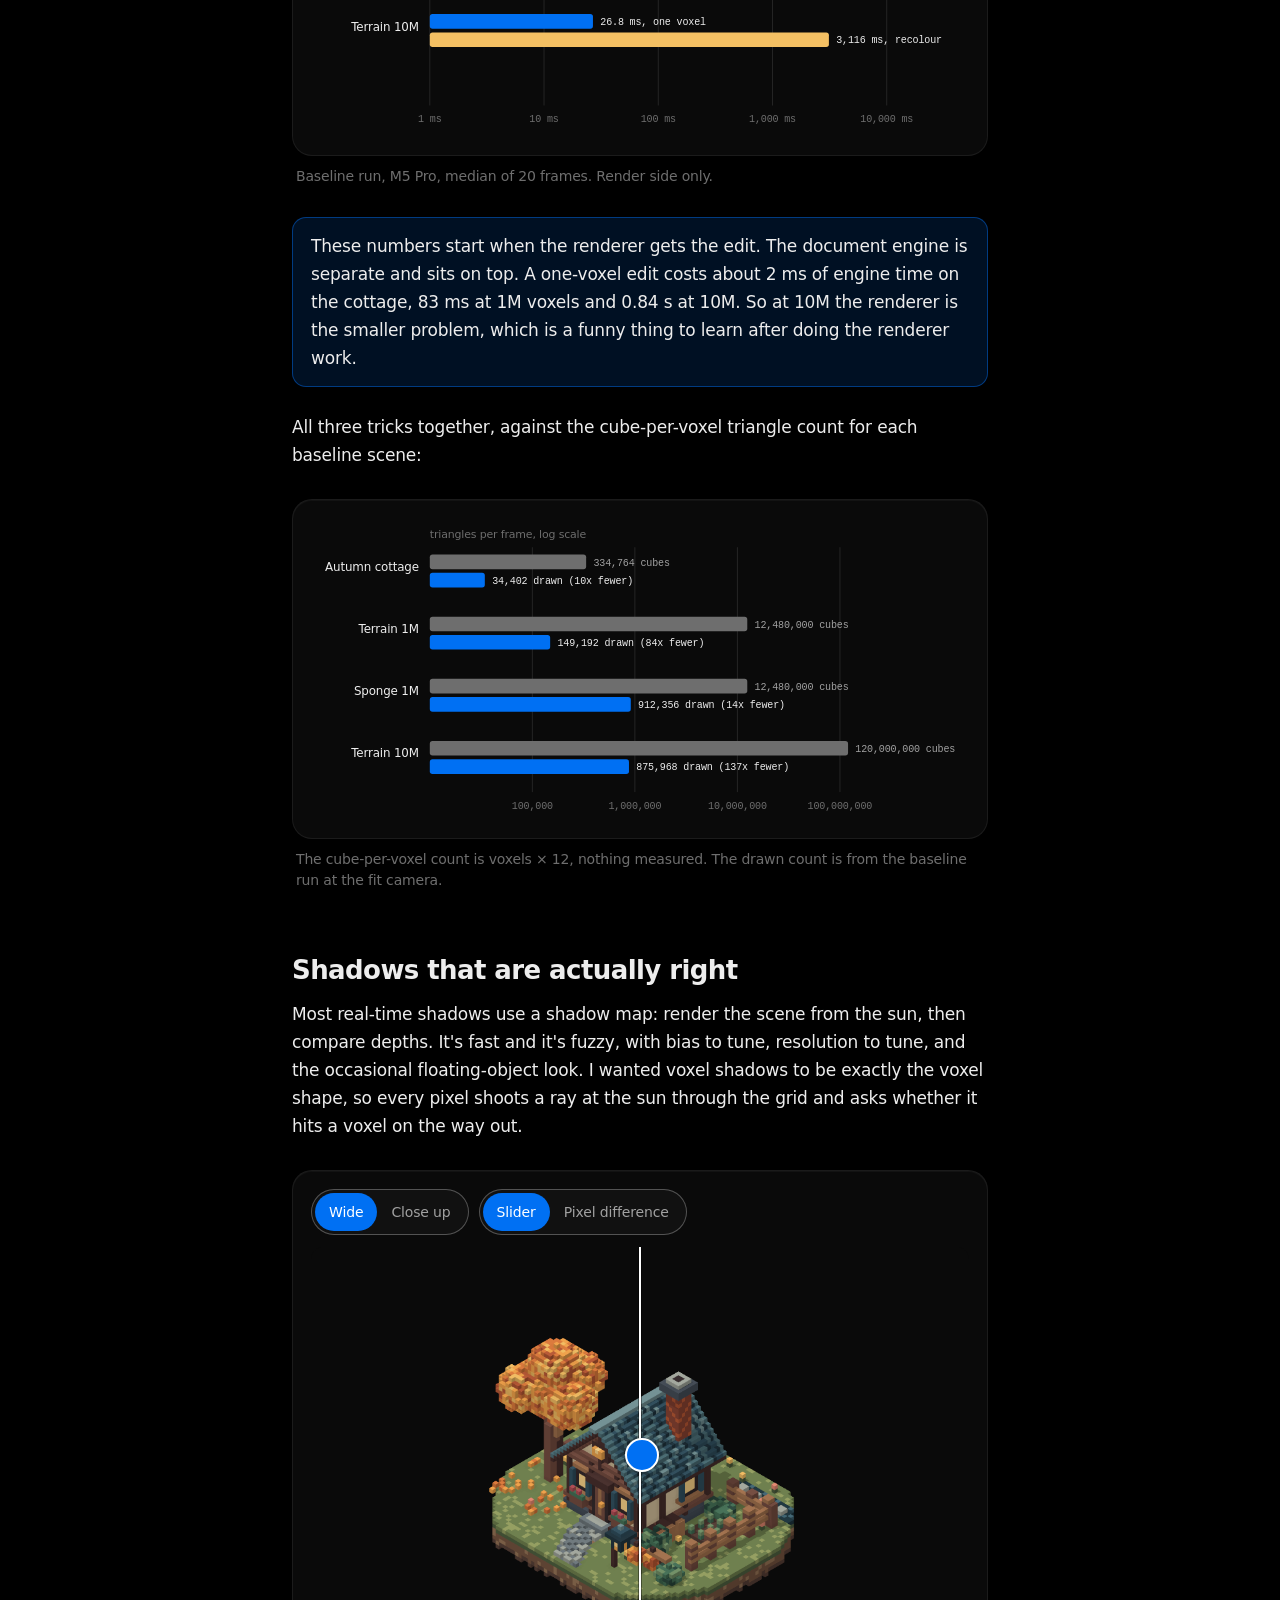
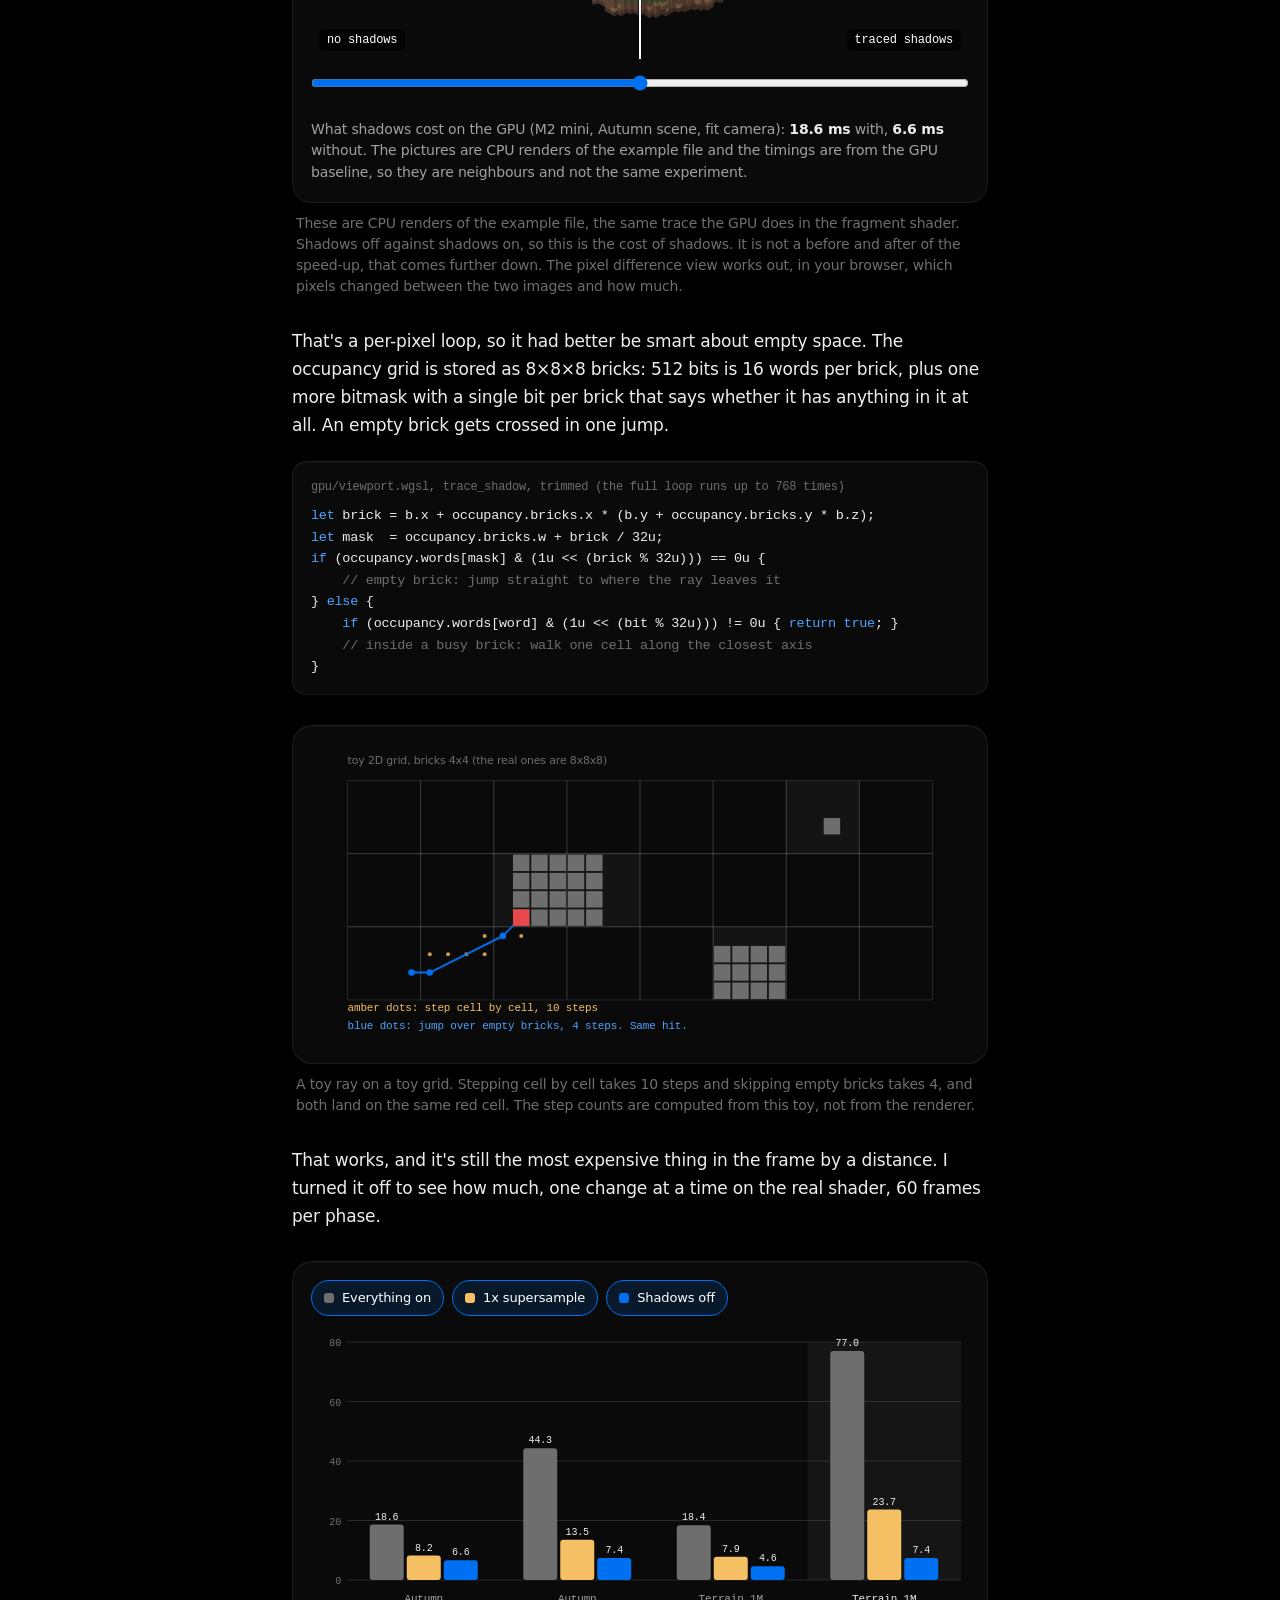
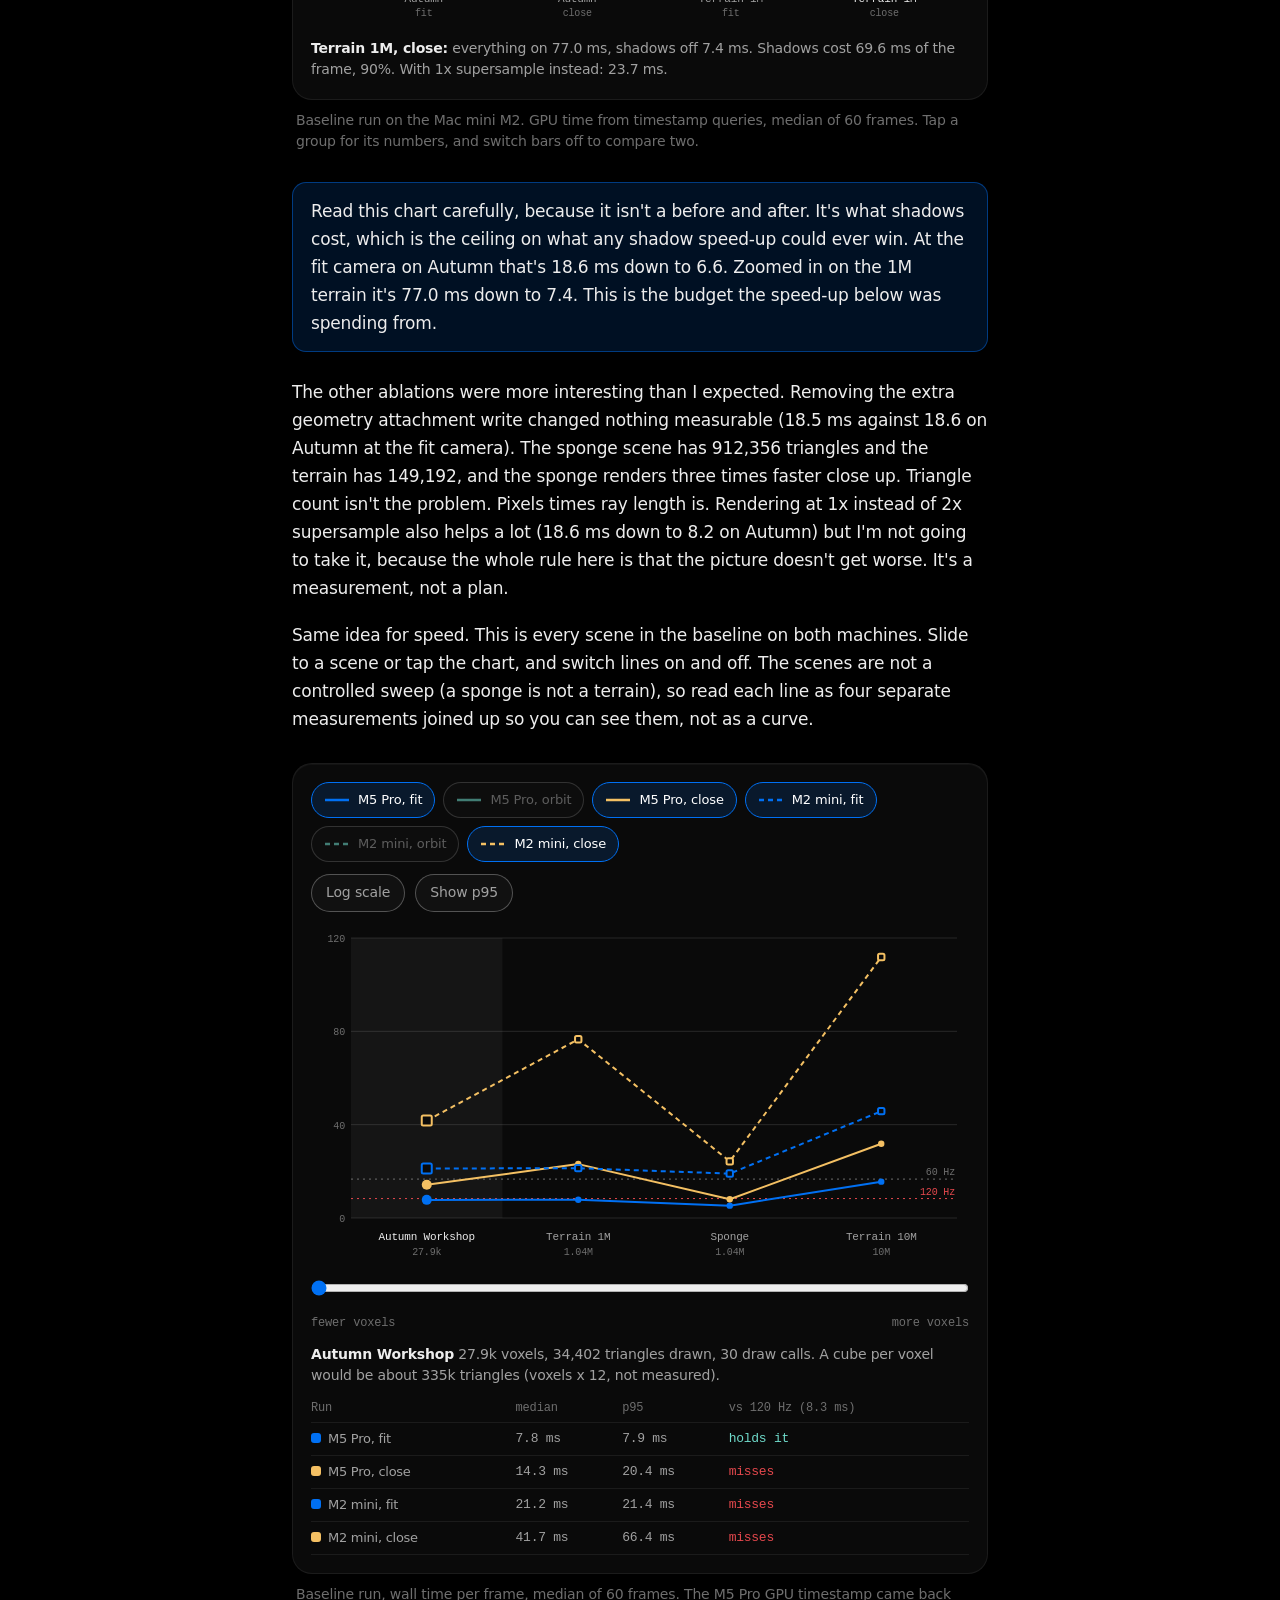
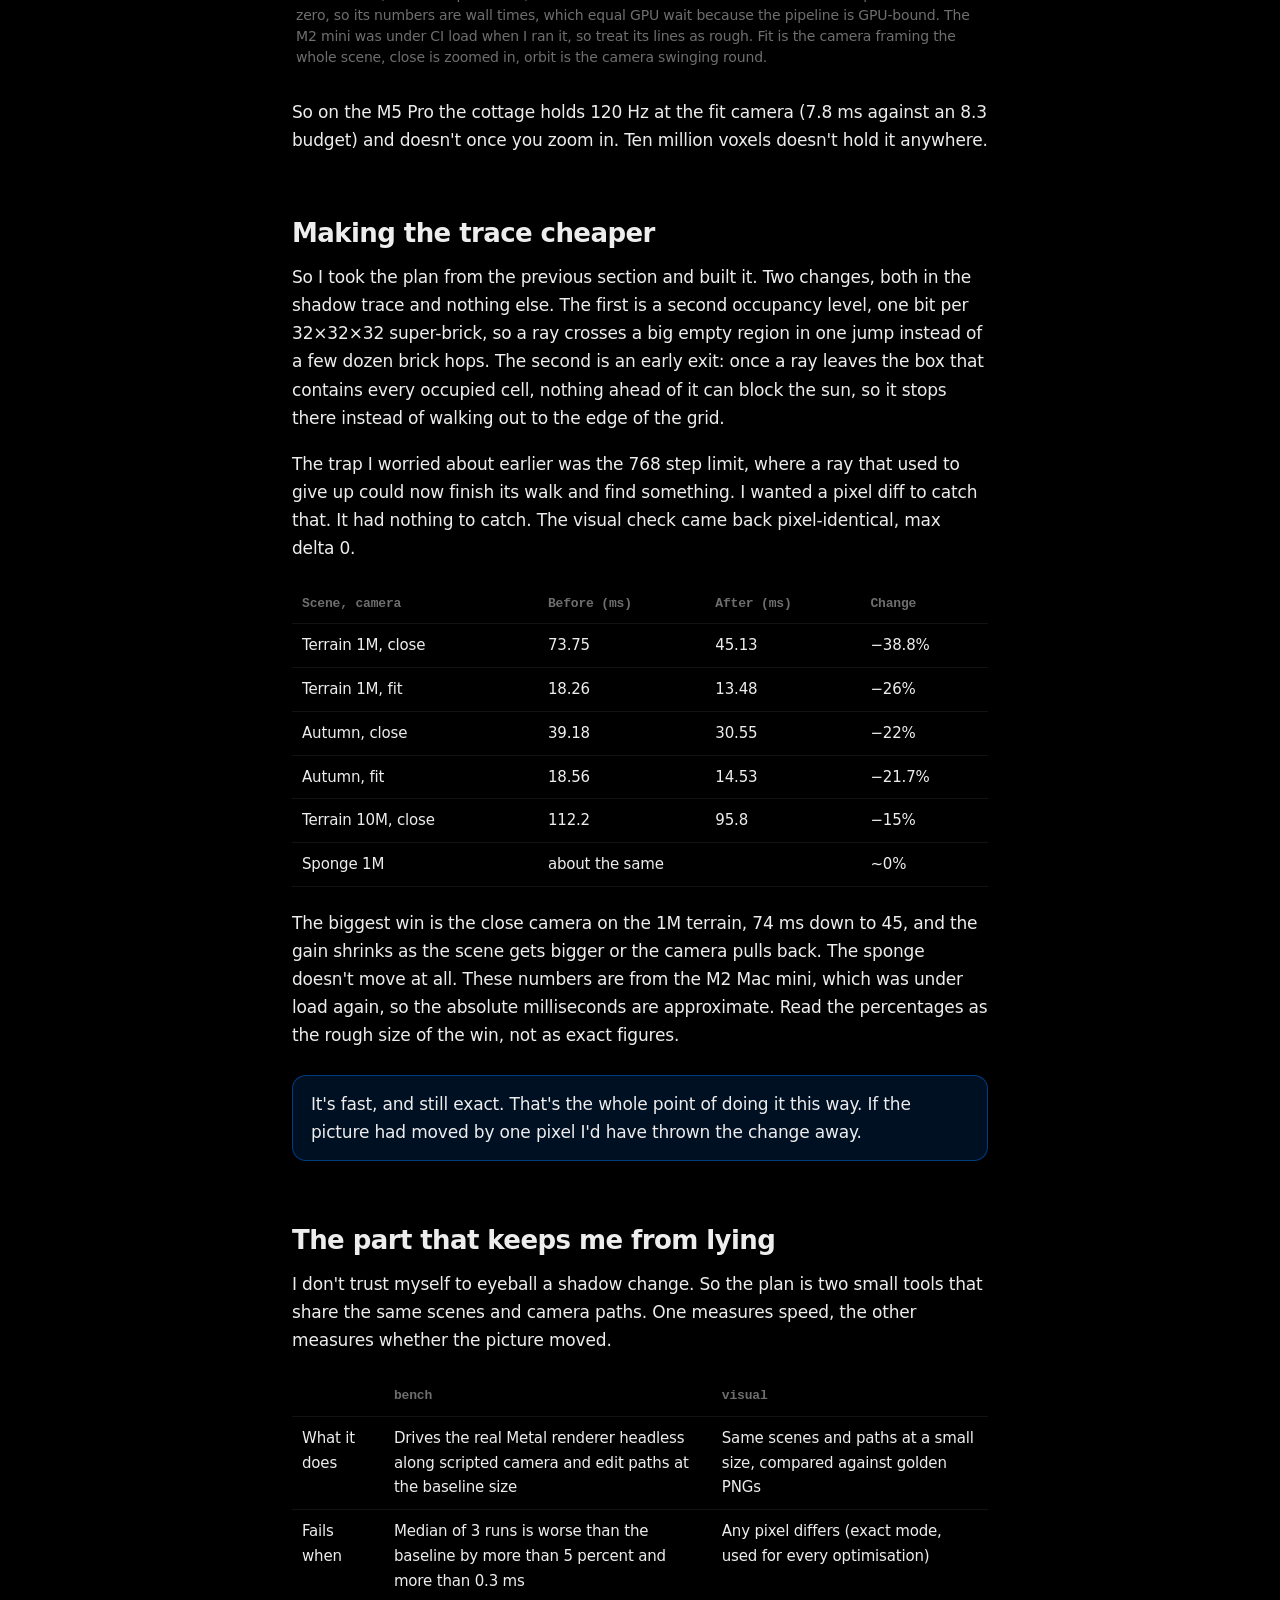
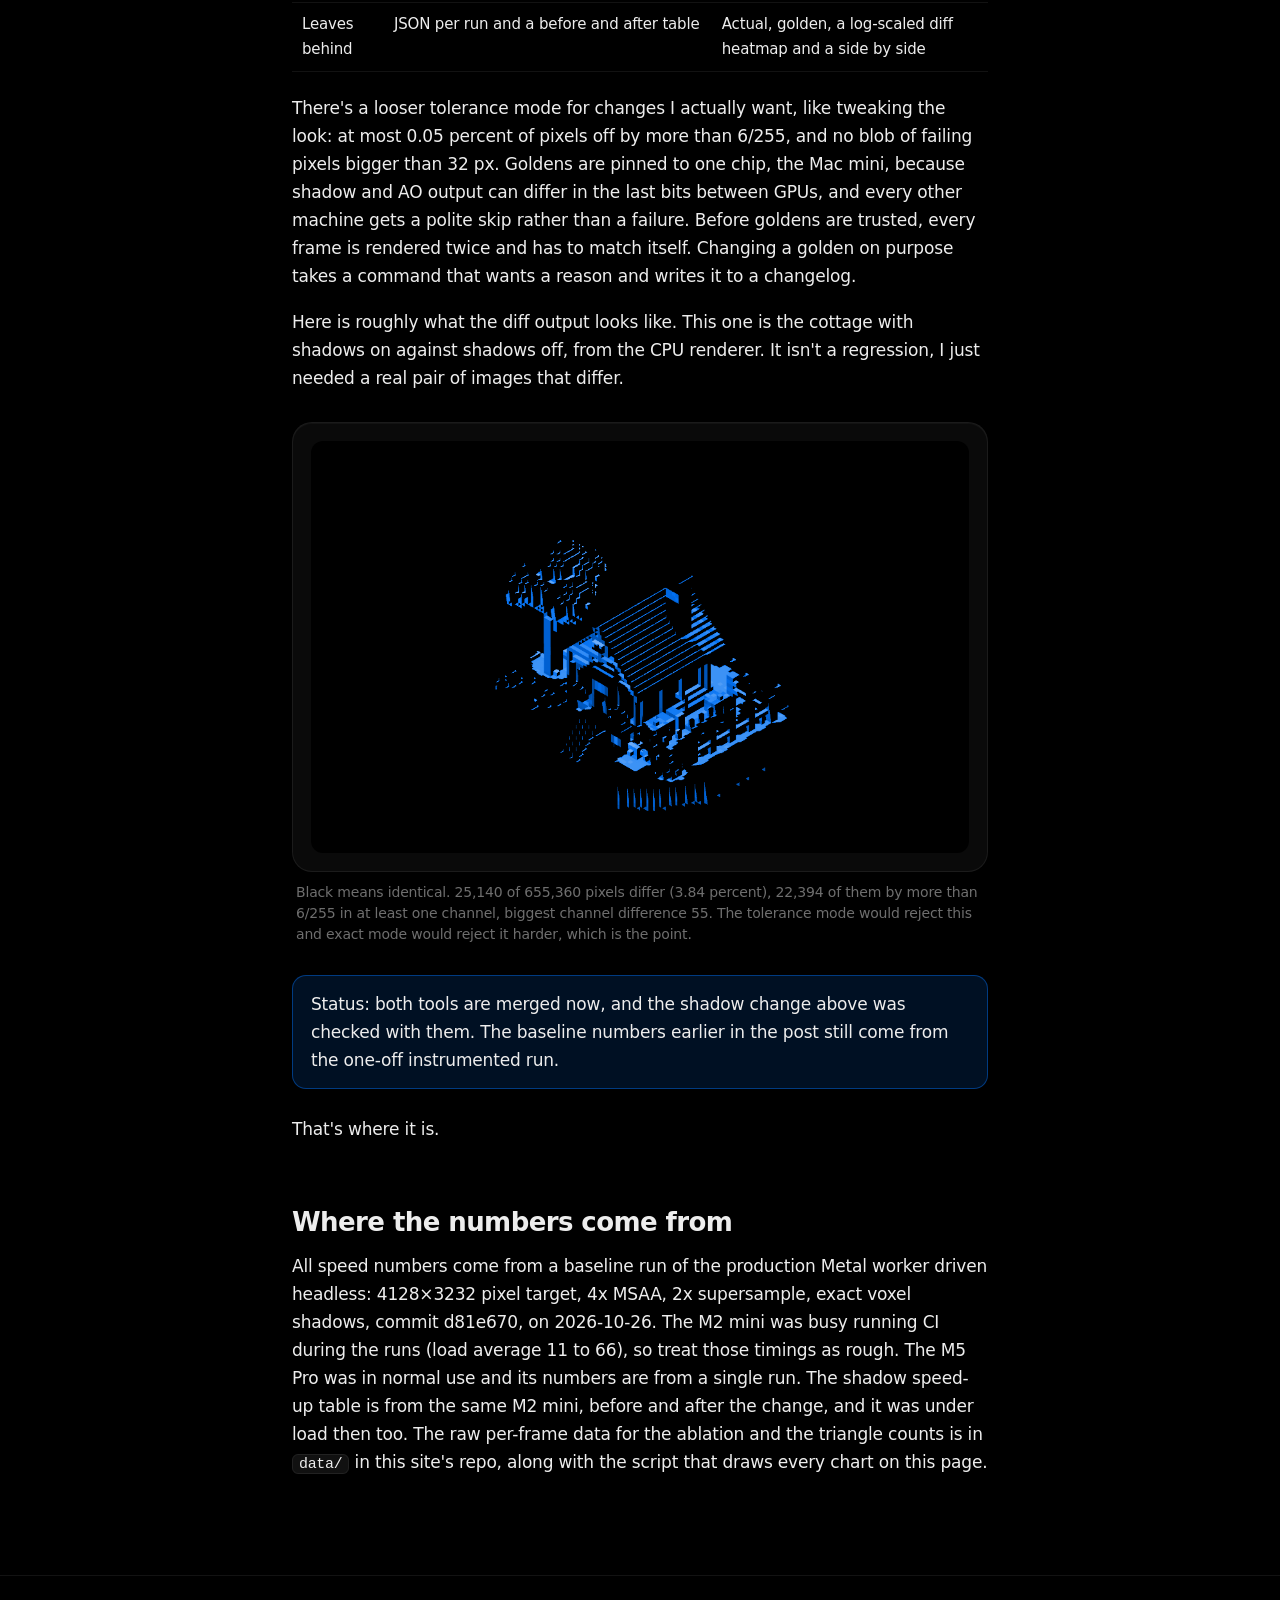
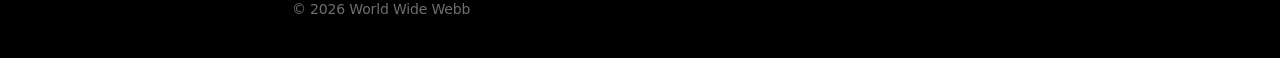
==== commit c4048e7c: "Remove self-describing boilerplate copy Footer, brand, index title/description/heading and post meta" ====
--- a/posts/quantum-renderer/index.html
+++ b/posts/quantum-renderer/index.html
@@ -8,11 +8,11 @@
 <link rel="stylesheet" href="../../assets/style.css">
 <script>document.documentElement.className+=" js"</script>
 </head><body>
-<header class="site"><div class="wrap"><a class="brand" href="../../">blog <span>/ calum</span></a><nav><a href="../../">posts</a></nav></div></header>
+<header class="site"><div class="wrap"><a class="brand" href="../../">World Wide Webb</a><nav><a href="../../">posts</a></nav></div></header>
 <main><div class="wrap">
 <article>
 <h1>How Quantum draws a cottage without drawing 333,804 triangles</h1>
-<div class="meta">Oct 26, 2026 &middot; updated Oct 27 with the shadow speed-up &middot; renderer notes</div>
+<div class="meta">Oct 26, 2026 &middot; updated Oct 27 with the shadow speed-up</div>
 <p class="lede">Quantum is the voxel editor I'm building. It was called Voxelite until very recently, which is why the code paths below still say voxelite. The part I keep poking at is the renderer, because an editor with a stuttering viewport is just a sad spreadsheet.</p>
 <p>My test scene is a small autumn cottage with a tree, a fence and a chimney I'm unreasonably proud of. The example file in the repo has 27,817 voxels.</p>
 <figure><div class="tile"><img src="../../img/wide_full.png" alt="Isometric render of a voxel cottage with an orange autumn tree" loading="lazy"></div><figcaption>A render from the CPU rasteriser in the repo, because the box I wrote this on has no GPU. It is slow but deterministic, which matters at the end. The real viewport is wgpu on Metal.</figcaption></figure>
@@ -145,7 +145,7 @@
 <p>All speed numbers come from a baseline run of the production Metal worker driven headless: 4128&times;3232 pixel target, 4x MSAA, 2x supersample, exact voxel shadows, commit d81e670, on 2026-10-26. The M2 mini was busy running CI during the runs (load average 11 to 66), so treat those timings as rough. The M5 Pro was in normal use and its numbers are from a single run. The shadow speed-up table is from the same M2 mini, before and after the change, and it was under load then too. The raw per-frame data for the ablation and the triangle counts is in <code>data/</code> in this site's repo, along with the script that draws every chart on this page.</p>
 </article>
 </div></main>
-<footer class="site"><div class="wrap">Plain HTML, black theme borrowed from the rest of my sites. No tracking, no cookies.</div></footer>
+<footer class="site"><div class="wrap">&copy; 2026 World Wide Webb</div></footer>
 <script src="../../assets/mesh-data.js"></script>
 <script src="../../assets/chart-data.js"></script>
 <script src="../../assets/widgets.js"></script>
--- a/assets/style.css
+++ b/assets/style.css
@@ -1,4 +1,4 @@
-/* Palette copied from worldwidewebb packages/theme/palette.css (Vercel-black). */
+/* Site styles. */
 :root {
   color-scheme: dark;
   --bg: #000000; --tile: #0a0a0a; --tile-2: #111111; --nest: #181818;
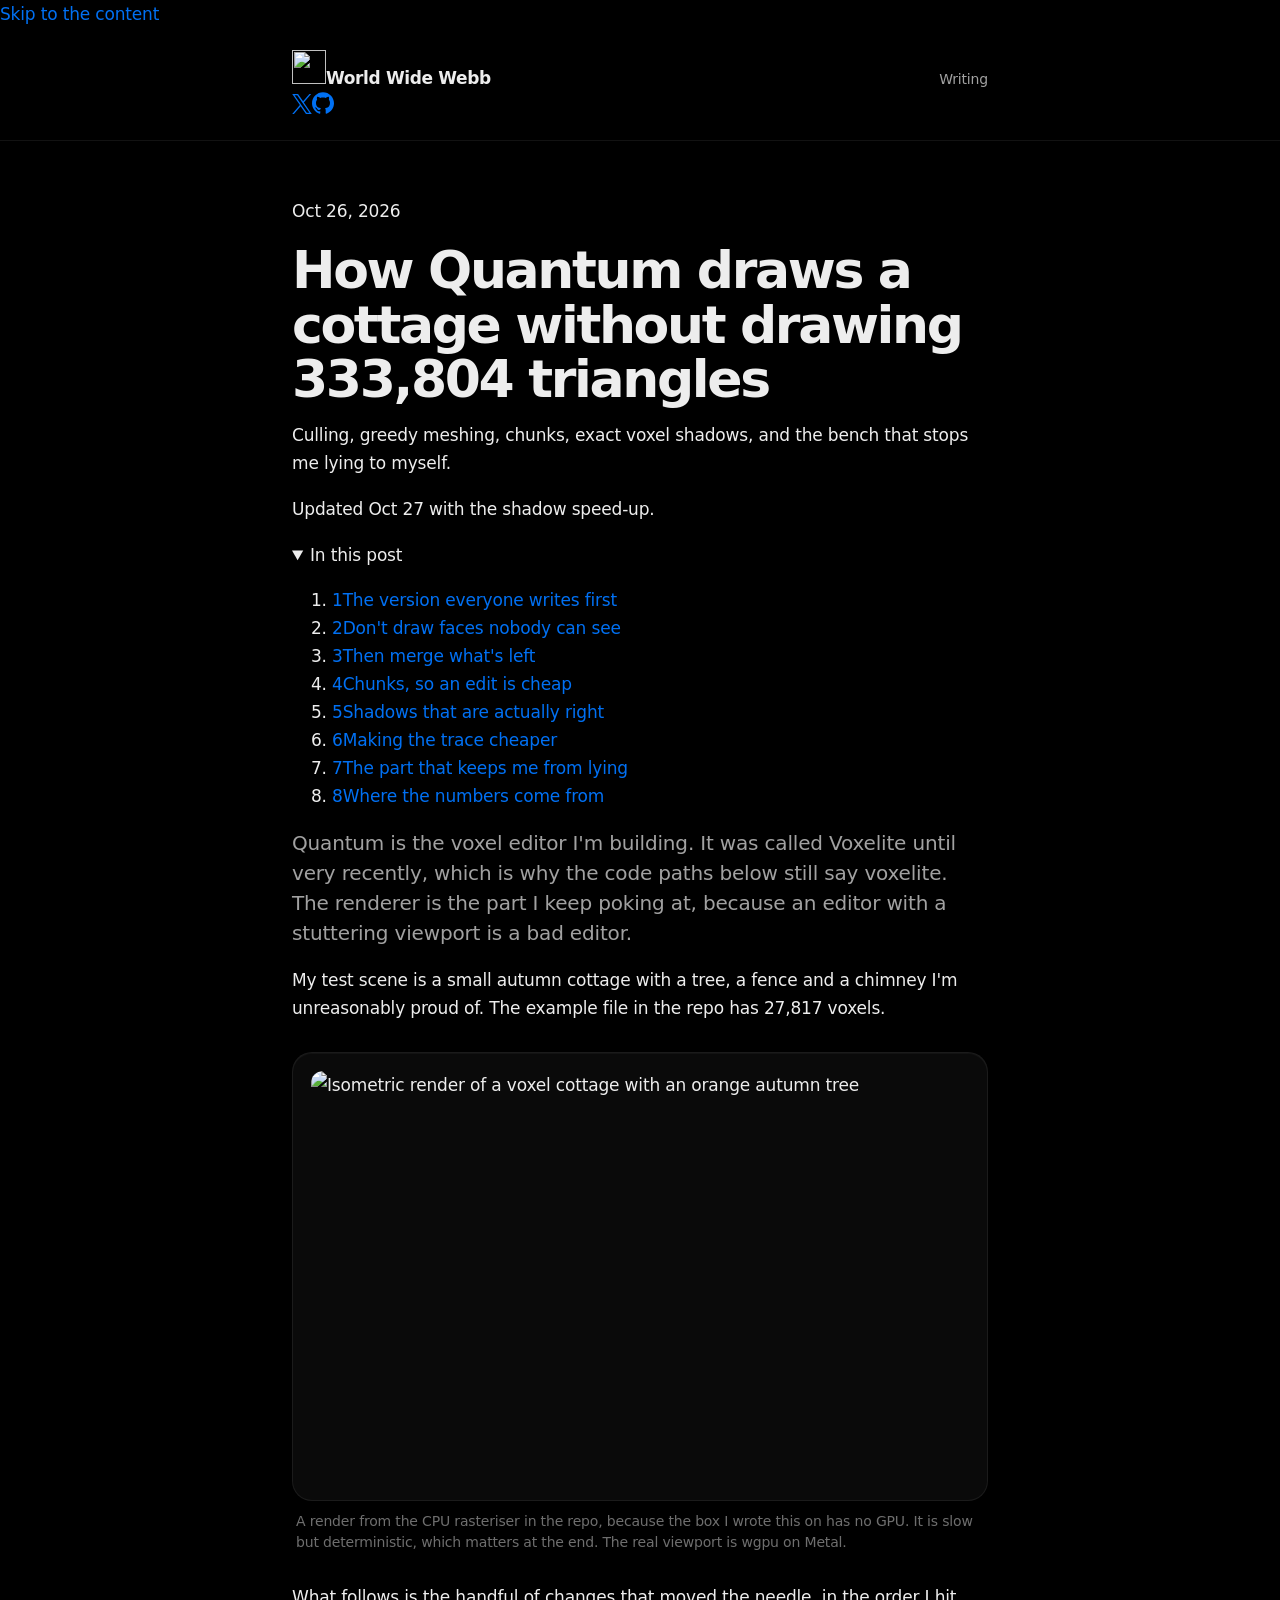
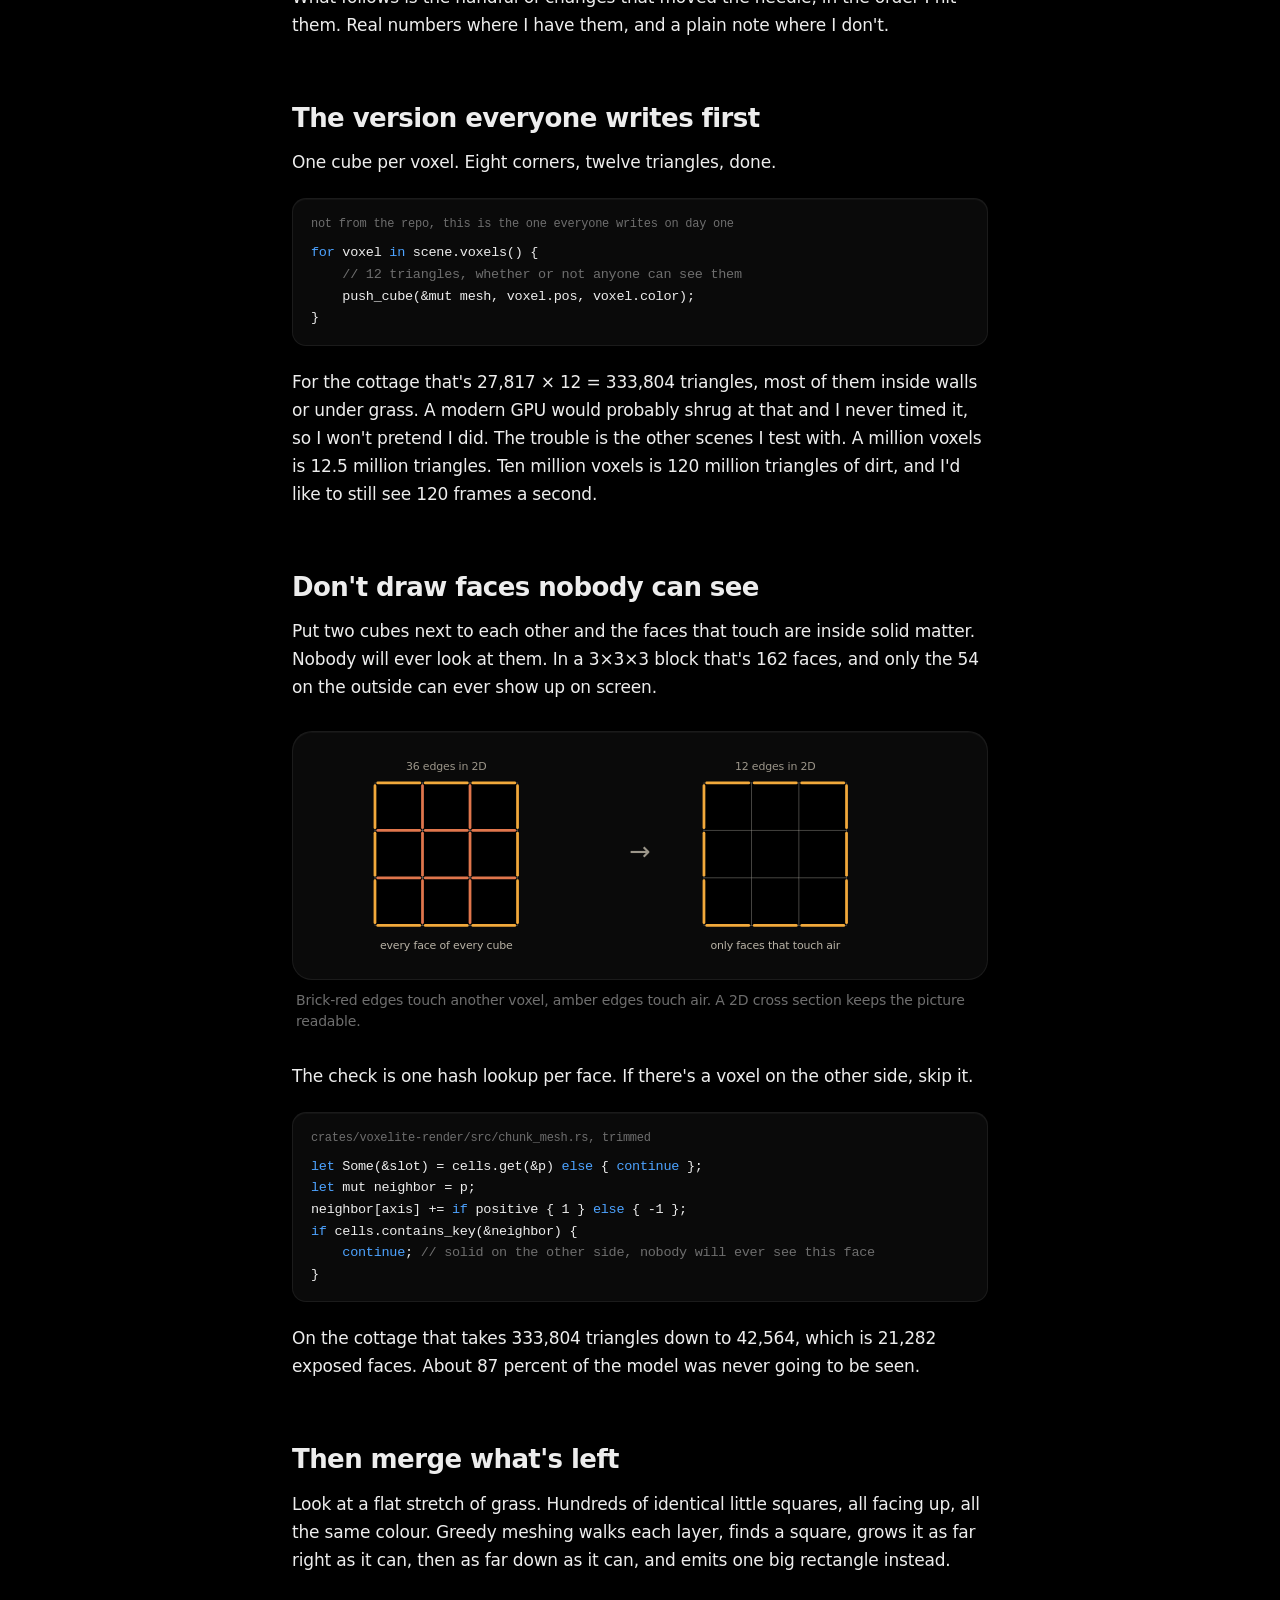
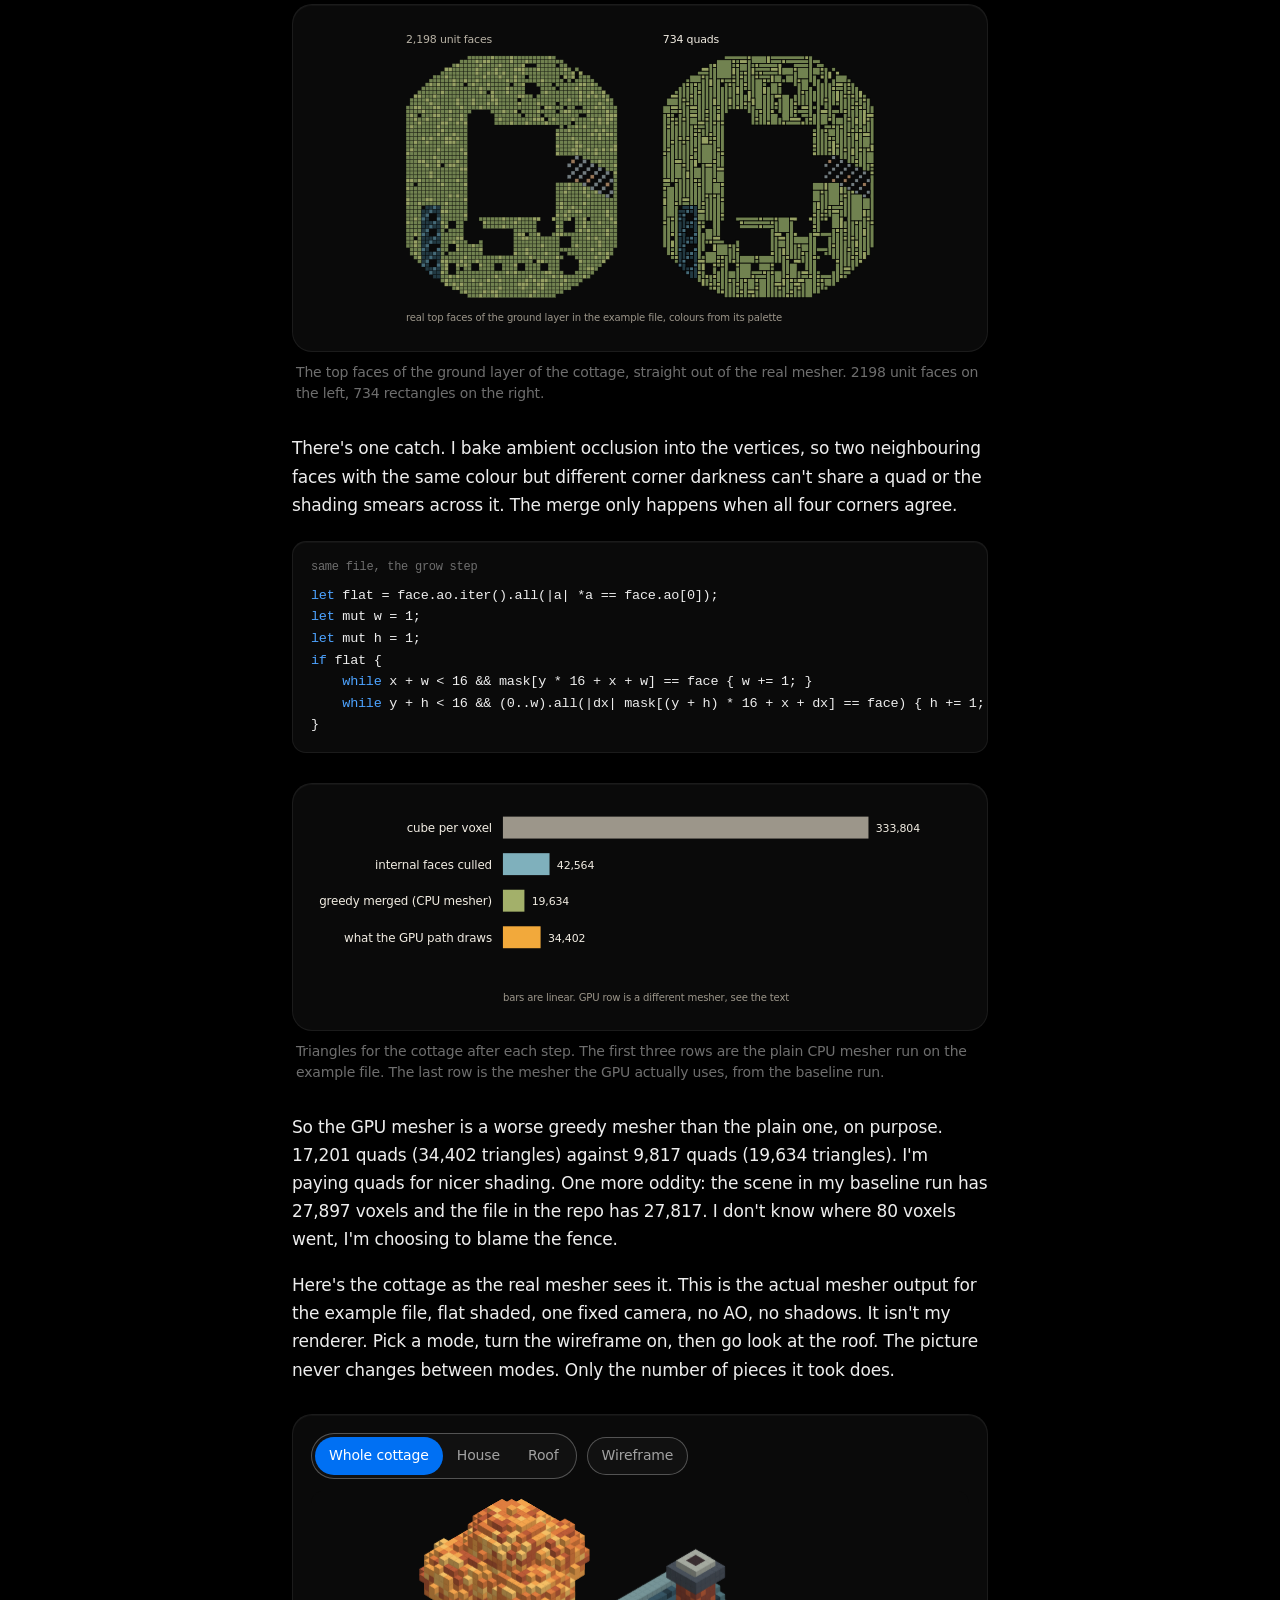
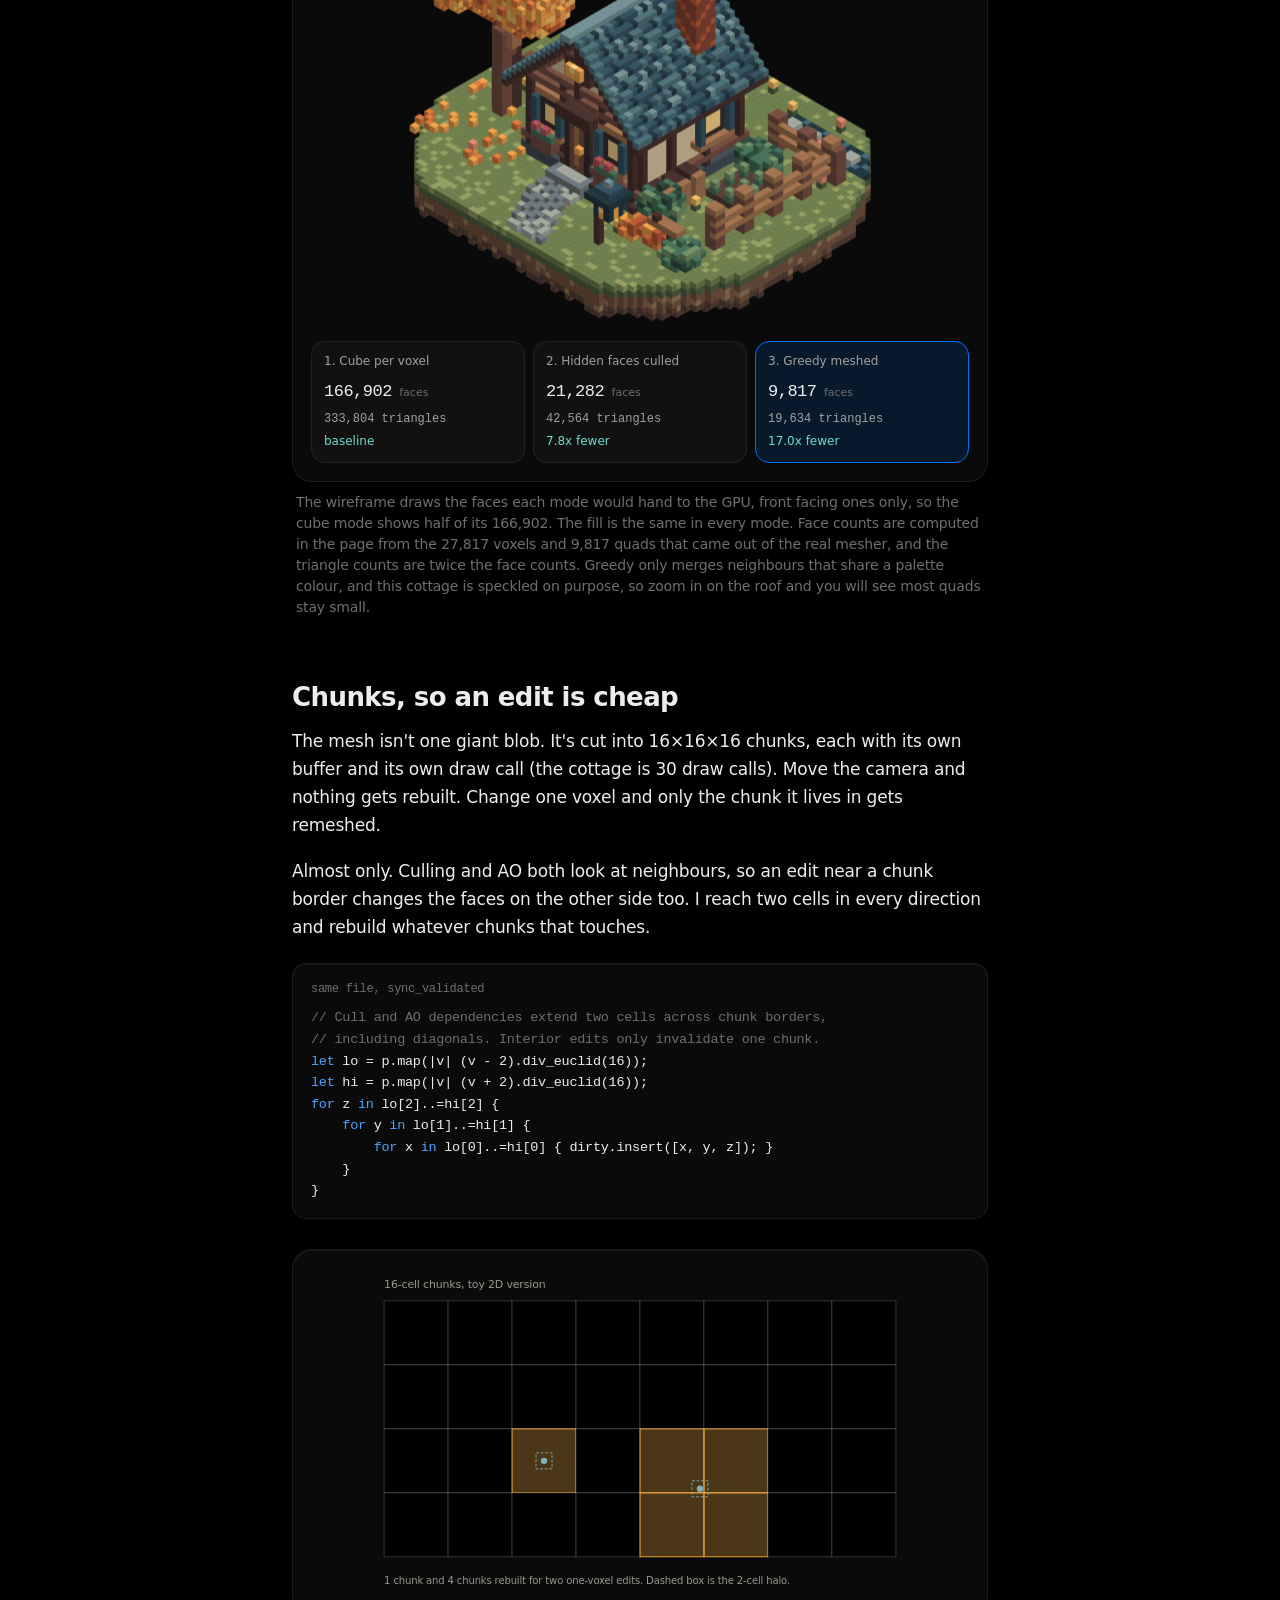
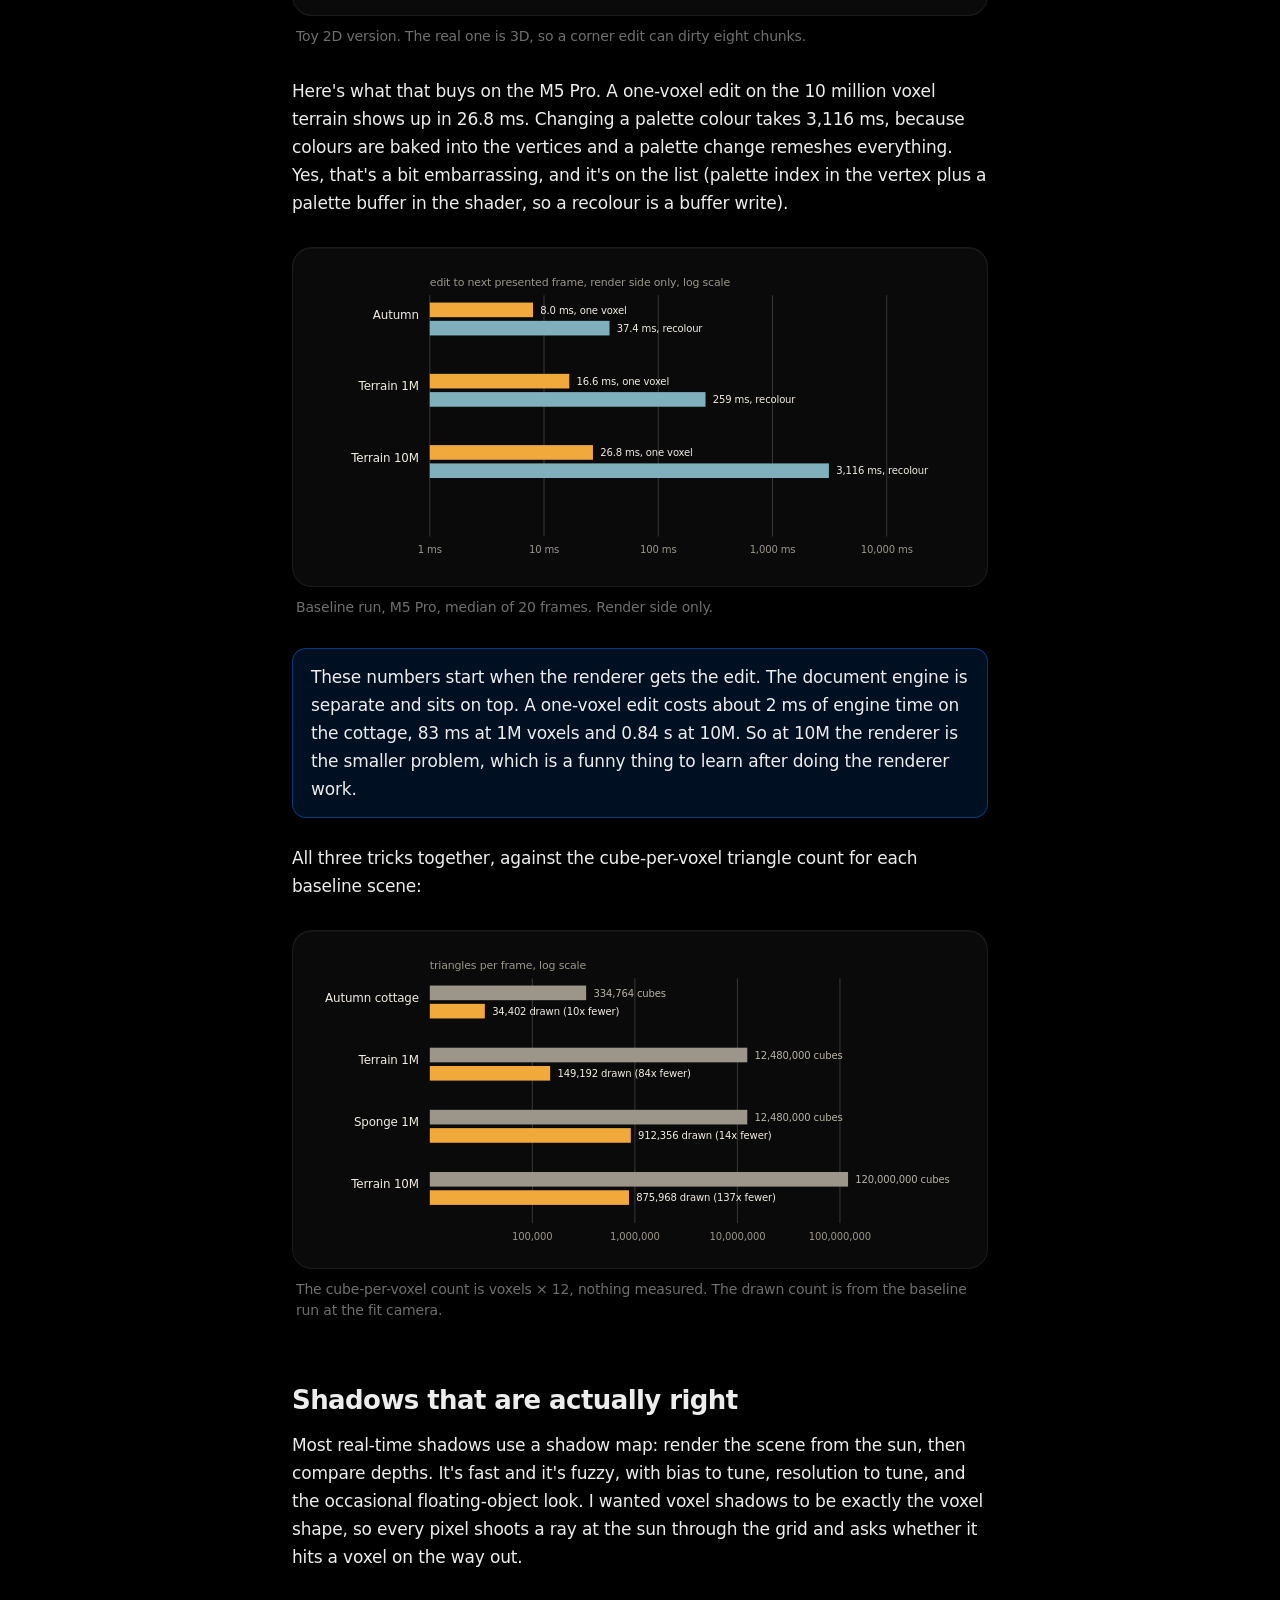
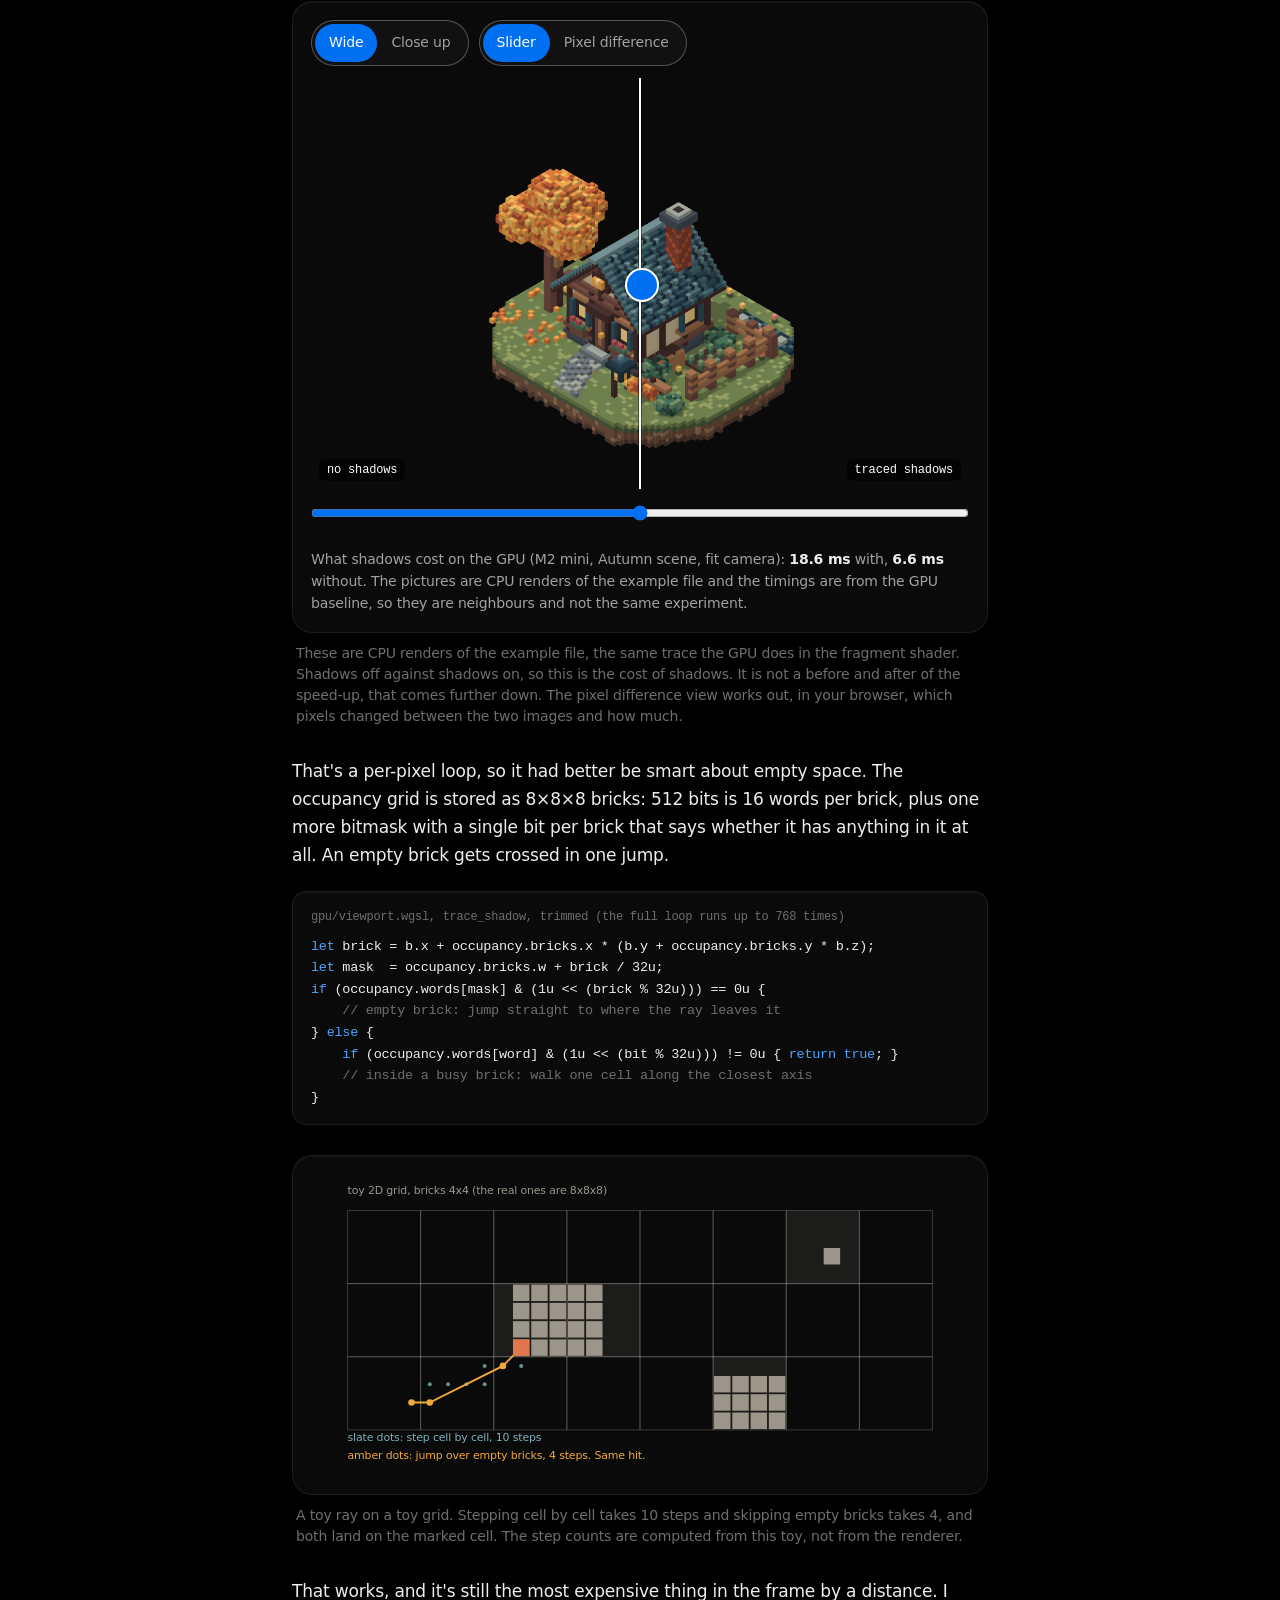
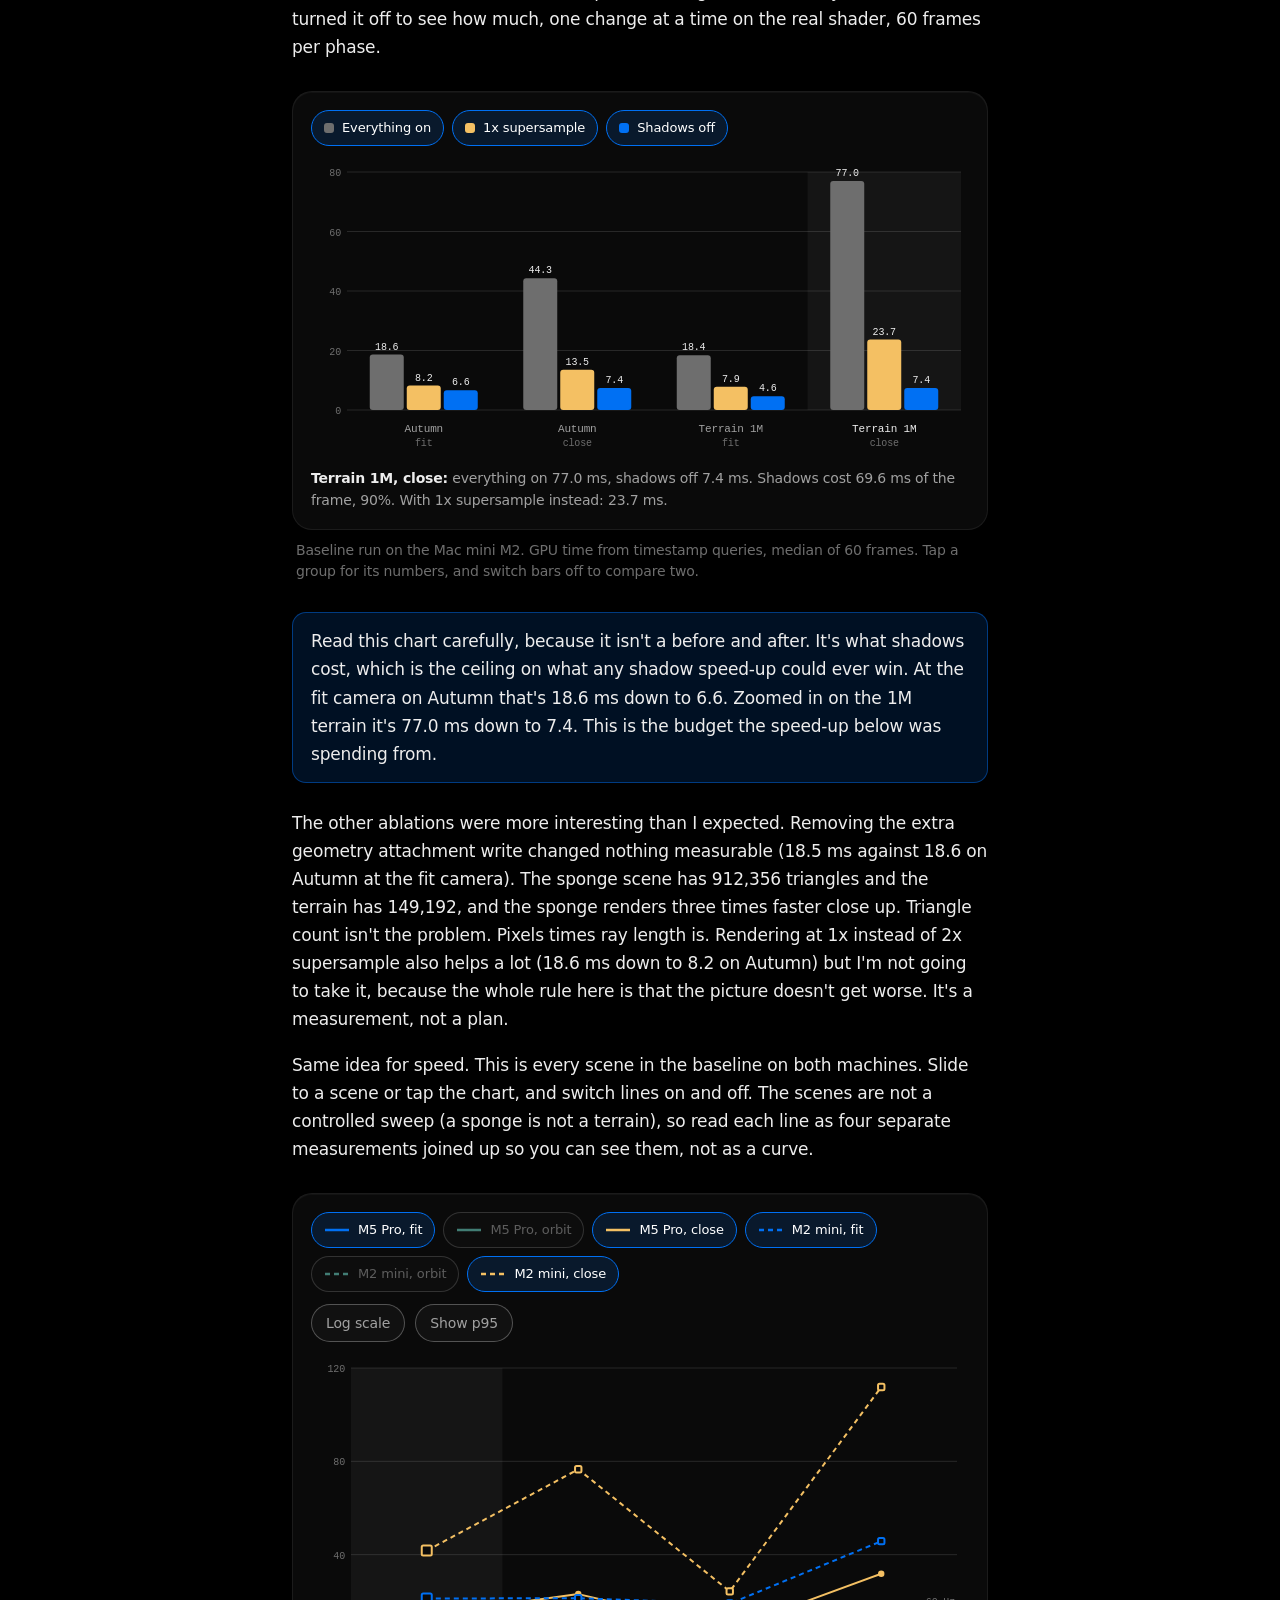
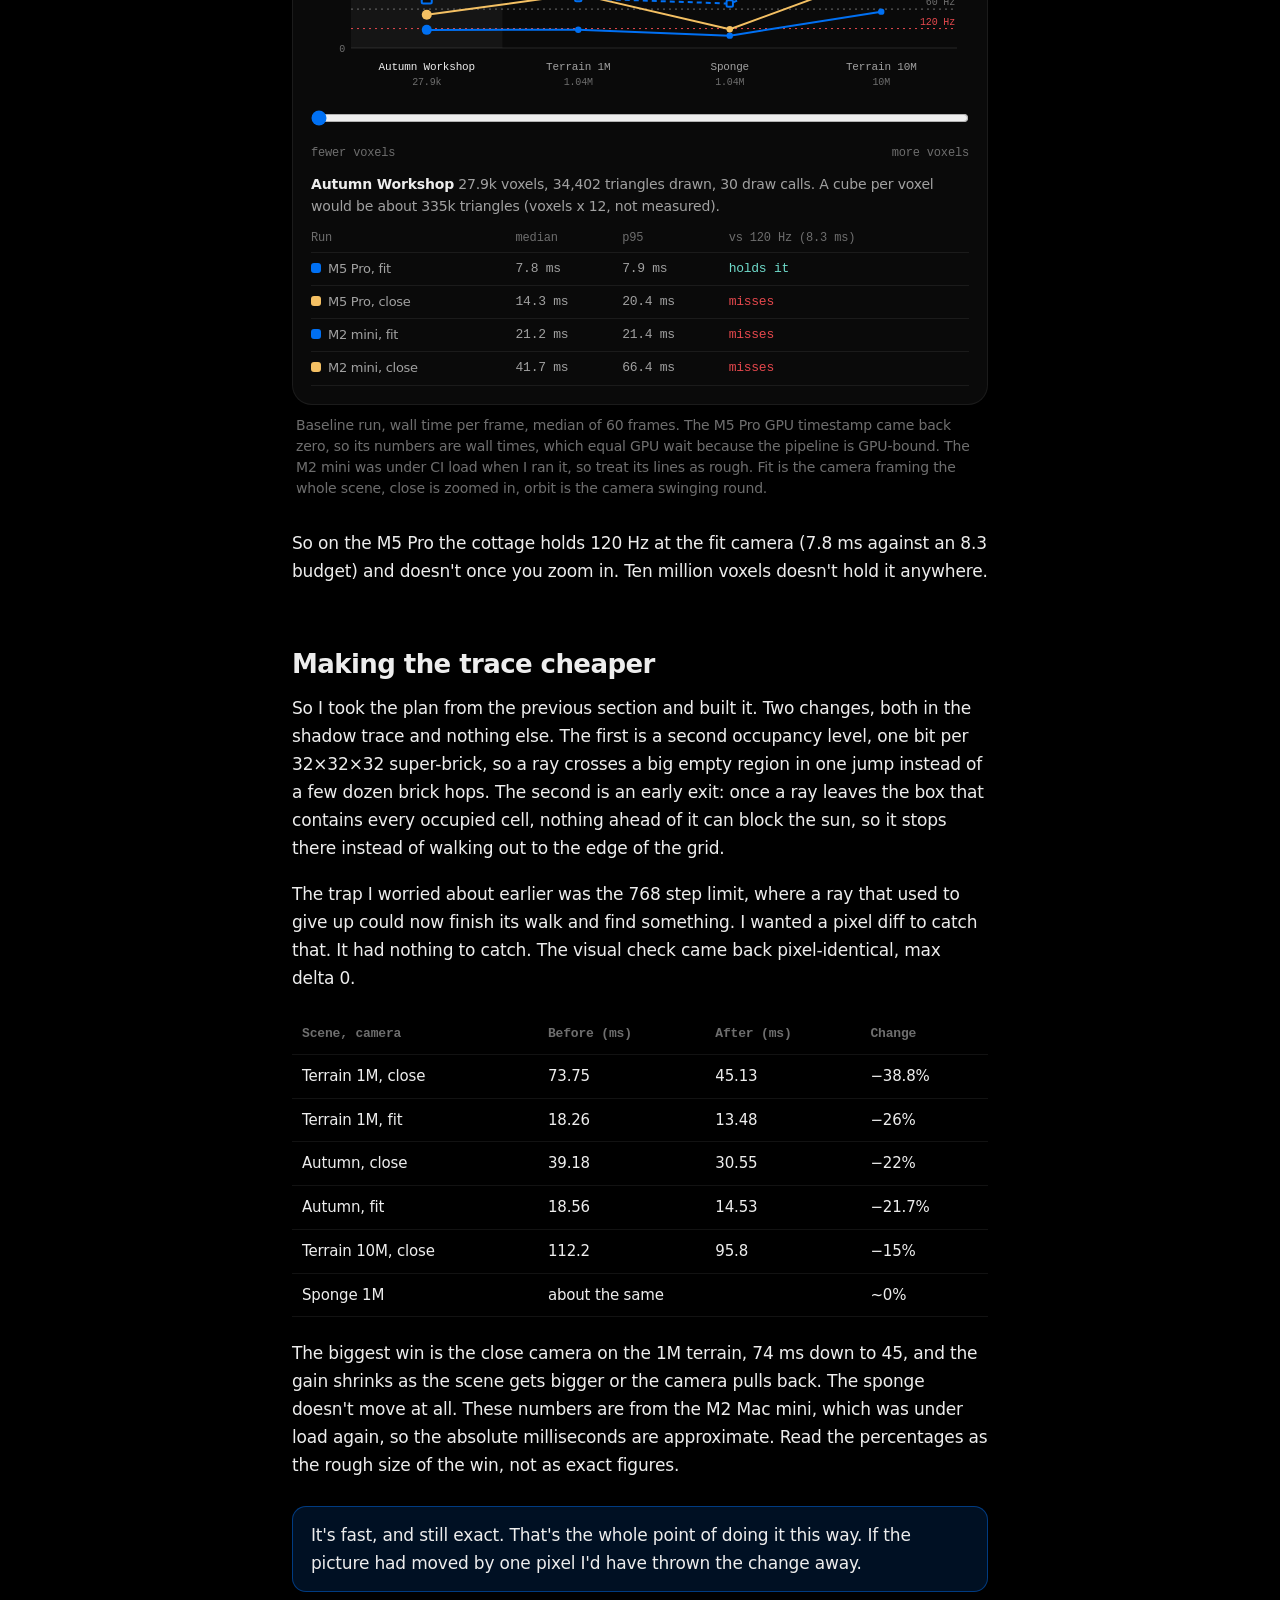
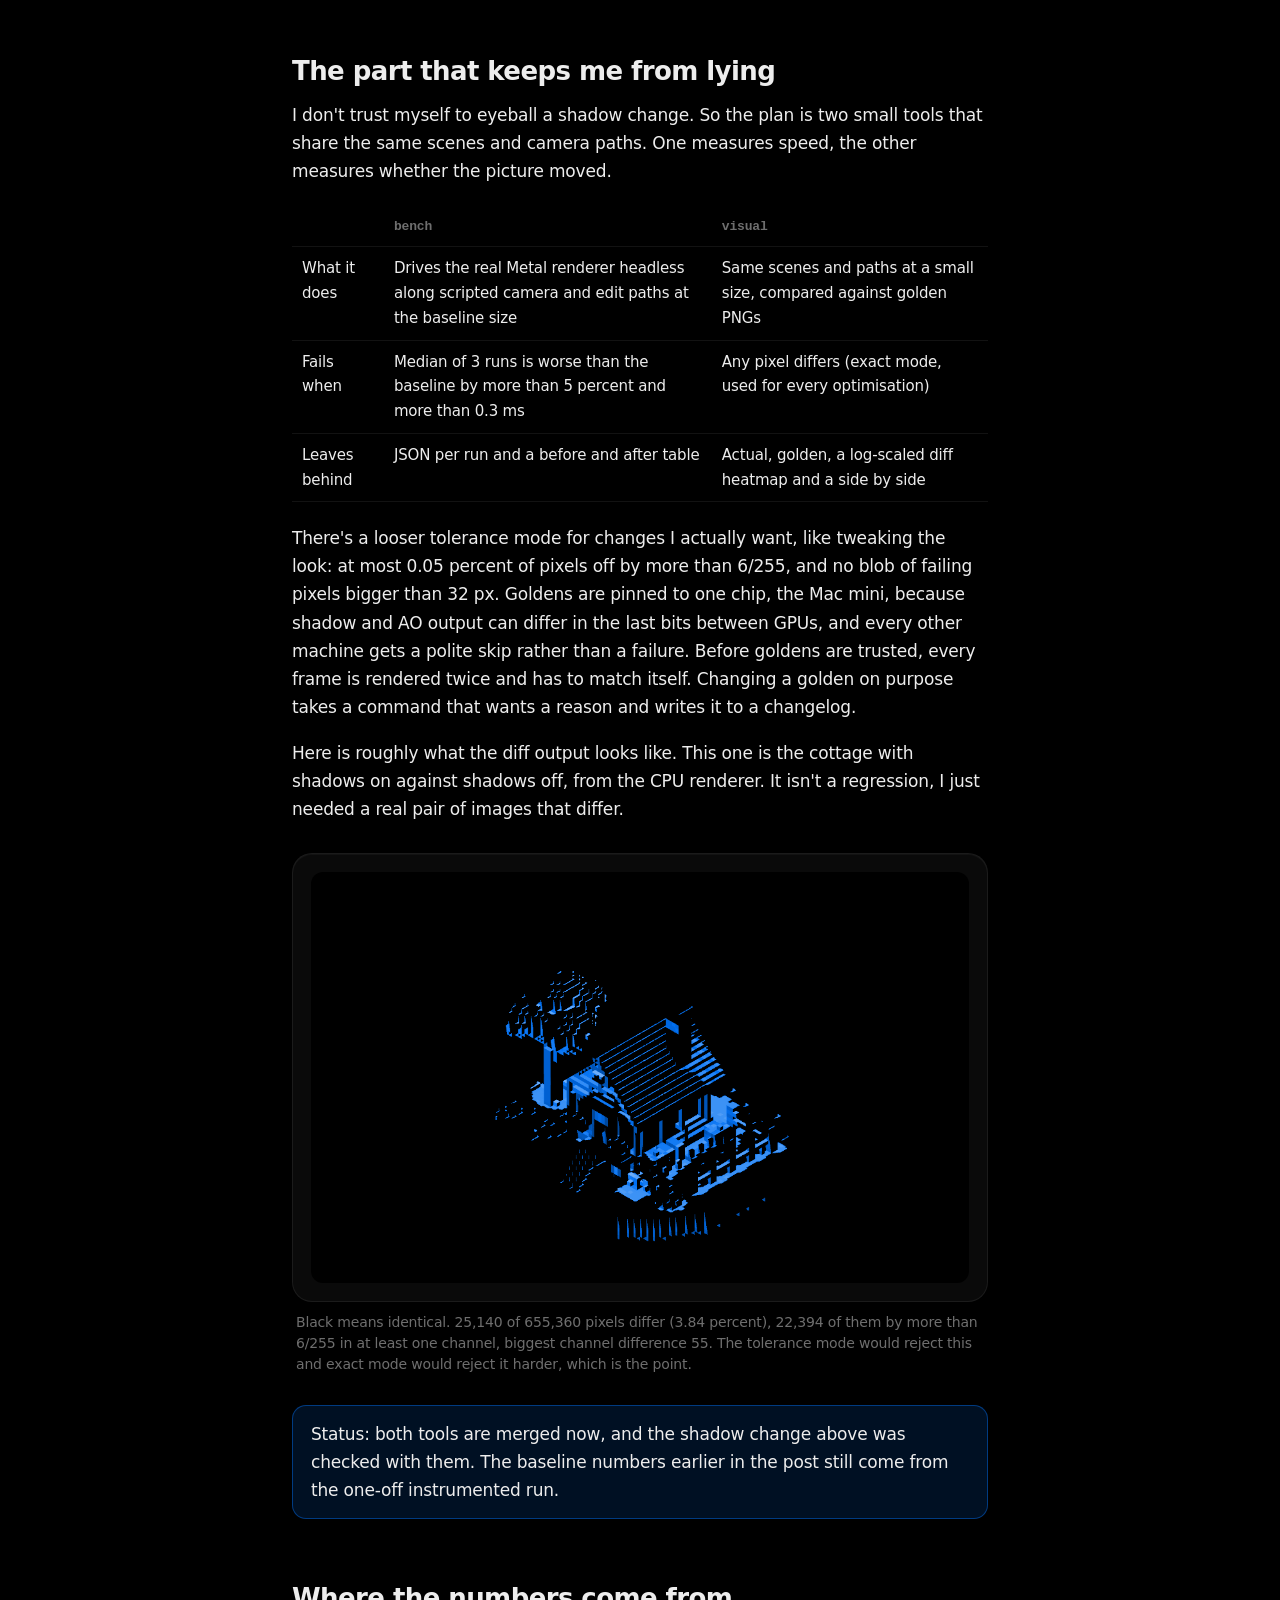
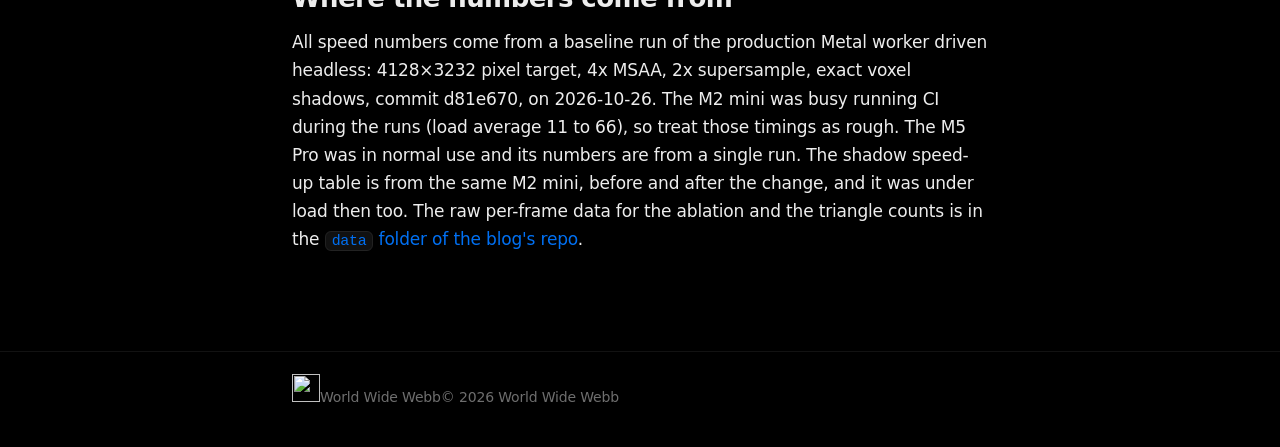
==== commit dbc7a30e: "Rebuild pages: rotating tagline, contents rail, favicon tags, copy cleanup Folds in the remove-boile" ====
--- a/posts/quantum-renderer/index.html
+++ b/posts/quantum-renderer/index.html
@@ -4,21 +4,36 @@
 <title>How Quantum draws a cottage without drawing 333,804 triangles</title>
 <meta name="description" content="Culling, greedy meshing, chunks, exact voxel shadows and a bench that keeps me honest, with the real numbers from my renderer.">
 <meta name="theme-color" content="#000000">
+<meta name="color-scheme" content="dark">
 <meta property="og:title" content="How Quantum draws a cottage without drawing 333,804 triangles"><meta property="og:description" content="Culling, greedy meshing, chunks, exact voxel shadows and a bench that keeps me honest, with the real numbers from my renderer."><meta property="og:type" content="article">
+<link rel="icon" href="../../assets/favicon.svg" type="image/svg+xml">
+<link rel="icon" href="../../assets/favicon-32x32.png" type="image/png" sizes="32x32">
+<link rel="icon" href="../../assets/favicon-16x16.png" type="image/png" sizes="16x16">
+<link rel="icon" href="../../favicon.ico" sizes="48x48">
+<link rel="apple-touch-icon" href="../../apple-touch-icon.png">
+<link rel="manifest" href="../../site.webmanifest">
+<link rel="preload" href="../../assets/fonts/epilogue.woff2" as="font" type="font/woff2" crossorigin>
+<link rel="preload" href="../../assets/fonts/literata.woff2" as="font" type="font/woff2" crossorigin>
 <link rel="stylesheet" href="../../assets/style.css">
 <script>document.documentElement.className+=" js"</script>
 </head><body>
-<header class="site"><div class="wrap"><a class="brand" href="../../">World Wide Webb</a><nav><a href="../../">posts</a></nav></div></header>
-<main><div class="wrap">
-<article>
+<a class="skip" href="#main">Skip to the content</a>
+<header class="site"><div class="wrap"><div class="id"><a class="brand" href="../../."><img class="m" src="../../assets/favicon.svg" width="34" height="34" alt="">World Wide Webb</a><div class="links"><a href="https://x.com/worldwidewebbco" aria-label="World Wide Webb on X"><svg viewBox="0 0 24 24" width="20" height="20" aria-hidden="true" focusable="false"><path fill="currentColor" d="M14.234 10.162 22.977 0h-2.072l-7.591 8.824L7.251 0H.258l9.168 13.343L.258 24H2.33l8.016-9.318L16.749 24h6.993zm-2.837 3.299-.929-1.329L3.076 1.56h3.182l5.965 8.532.929 1.329 7.754 11.09h-3.182z"/></svg></a><a href="https://github.com/0x63616c" aria-label="0x63616c on GitHub"><svg viewBox="0 0 24 24" width="22" height="22" aria-hidden="true" focusable="false"><path fill="currentColor" d="M12 .297c-6.63 0-12 5.373-12 12 0 5.303 3.438 9.8 8.205 11.385.6.113.82-.258.82-.577 0-.285-.01-1.04-.015-2.04-3.338.724-4.042-1.61-4.042-1.61C4.422 18.07 3.633 17.7 3.633 17.7c-1.087-.744.084-.729.084-.729 1.205.084 1.838 1.236 1.838 1.236 1.07 1.835 2.809 1.305 3.495.998.108-.776.417-1.305.76-1.605-2.665-.3-5.466-1.332-5.466-5.93 0-1.31.465-2.38 1.235-3.22-.135-.303-.54-1.523.105-3.176 0 0 1.005-.322 3.3 1.23.96-.267 1.98-.399 3-.405 1.02.006 2.04.138 3 .405 2.28-1.552 3.285-1.23 3.285-1.23.645 1.653.24 2.873.12 3.176.765.84 1.23 1.91 1.23 3.22 0 4.61-2.805 5.625-5.475 5.92.42.36.81 1.096.81 2.22 0 1.606-.015 2.896-.015 3.286 0 .315.21.69.825.57C20.565 22.092 24 17.592 24 12.297c0-6.627-5.373-12-12-12"/></svg></a></div></div><nav aria-label="Site"><a href="../../.">Writing</a></nav></div></header>
+<main id="main">
+<section class="top"><div class="wrap">
+<p class="when">Oct 26, 2026</p>
 <h1>How Quantum draws a cottage without drawing 333,804 triangles</h1>
-<div class="meta">Oct 26, 2026 &middot; updated Oct 27 with the shadow speed-up</div>
-<p class="lede">Quantum is the voxel editor I'm building. It was called Voxelite until very recently, which is why the code paths below still say voxelite. The part I keep poking at is the renderer, because an editor with a stuttering viewport is just a sad spreadsheet.</p>
+<p class="deck">Culling, greedy meshing, chunks, exact voxel shadows, and the bench that stops me lying to myself.</p>
+<p class="upd">Updated Oct 27 with the shadow speed-up.</p>
+</div></section>
+<div class="wrap art"><nav class="rail" aria-label="In this post"><details open><summary>In this post</summary><ol><li><a href="#the-version-everyone-writes-first"><span>1</span>The version everyone writes first</a></li><li><a href="#don-t-draw-faces-nobody-can-see"><span>2</span>Don't draw faces nobody can see</a></li><li><a href="#then-merge-what-s-left"><span>3</span>Then merge what's left</a></li><li><a href="#chunks-so-an-edit-is-cheap"><span>4</span>Chunks, so an edit is cheap</a></li><li><a href="#shadows-that-are-actually-right"><span>5</span>Shadows that are actually right</a></li><li><a href="#making-the-trace-cheaper"><span>6</span>Making the trace cheaper</a></li><li><a href="#the-part-that-keeps-me-from-lying"><span>7</span>The part that keeps me from lying</a></li><li><a href="#where-the-numbers-come-from"><span>8</span>Where the numbers come from</a></li></ol></details></nav><article>
+<p class="lede">Quantum is the voxel editor I'm building. It was called Voxelite until very recently, which is why the code paths below still say voxelite. The renderer is the part I keep poking at, because an editor with a stuttering viewport is a bad editor.</p>
+
 <p>My test scene is a small autumn cottage with a tree, a fence and a chimney I'm unreasonably proud of. The example file in the repo has 27,817 voxels.</p>
-<figure><div class="tile"><img src="../../img/wide_full.png" alt="Isometric render of a voxel cottage with an orange autumn tree" loading="lazy"></div><figcaption>A render from the CPU rasteriser in the repo, because the box I wrote this on has no GPU. It is slow but deterministic, which matters at the end. The real viewport is wgpu on Metal.</figcaption></figure>
-<p>This is not a tutorial. There are plenty of those and they hold your hand better than I do. It's the handful of things that moved the needle, in the order I hit them, with real numbers where I have them and a plain note where I don't.</p>
+<figure class="pic"><div class="tile"><img src="../../img/wide_black.png" alt="Isometric render of a voxel cottage with an orange autumn tree" width="1024" height="640" loading="lazy"></div><figcaption>A render from the CPU rasteriser in the repo, because the box I wrote this on has no GPU. It is slow but deterministic, which matters at the end. The real viewport is wgpu on Metal.</figcaption></figure>
+<p>What follows is the handful of changes that moved the needle, in the order I hit them. Real numbers where I have them, and a plain note where I don't.</p>
 
-<h2>The version everyone writes first</h2>
+<h2 id="the-version-everyone-writes-first">The version everyone writes first</h2>
 <p>One cube per voxel. Eight corners, twelve triangles, done.</p>
 <pre><span class="cap">not from the repo, this is the one everyone writes on day one</span><code><span class="k">for</span> voxel <span class="k">in</span> scene.voxels() {
     <span class="c">// 12 triangles, whether or not anyone can see them</span>
@@ -26,9 +41,9 @@
 }</code></pre>
 <p>For the cottage that's 27,817 &times; 12 = 333,804 triangles, most of them inside walls or under grass. A modern GPU would probably shrug at that and I never timed it, so I won't pretend I did. The trouble is the other scenes I test with. A million voxels is 12.5 million triangles. Ten million voxels is 120 million triangles of dirt, and I'd like to still see 120 frames a second.</p>
 
-<h2>Don't draw faces nobody can see</h2>
+<h2 id="don-t-draw-faces-nobody-can-see">Don't draw faces nobody can see</h2>
 <p>Put two cubes next to each other and the faces that touch are inside solid matter. Nobody will ever look at them. In a 3&times;3&times;3 block that's 162 faces, and only the 54 on the outside can ever show up on screen.</p>
-<figure><div class="tile"><svg viewBox="0 0 720 230" role="img" aria-labelledby="t d" xmlns="http://www.w3.org/2000/svg" font-family="-apple-system, 'SF Pro Display', system-ui, sans-serif"><title id="t">Hidden faces on a block of voxels</title><desc id="d">A three by three cross section. Left shows every face of every cube. Right keeps only the faces on the outside.</desc><rect x="70" y="36" width="52" height="52" fill="#111" /><rect x="70" y="88" width="52" height="52" fill="#111" /><rect x="70" y="140" width="52" height="52" fill="#111" /><rect x="122" y="36" width="52" height="52" fill="#111" /><rect x="122" y="88" width="52" height="52" fill="#111" /><rect x="122" y="140" width="52" height="52" fill="#111" /><rect x="174" y="36" width="52" height="52" fill="#111" /><rect x="174" y="88" width="52" height="52" fill="#111" /><rect x="174" y="140" width="52" height="52" fill="#111" /><line x1="70" x2="70" y1="39" y2="85" stroke="#0070f3" stroke-width="3" stroke-linecap="round"/><line x1="70" x2="70" y1="91" y2="137" stroke="#0070f3" stroke-width="3" stroke-linecap="round"/><line x1="70" x2="70" y1="143" y2="189" stroke="#0070f3" stroke-width="3" stroke-linecap="round"/><line x1="122" x2="122" y1="39" y2="85" stroke="#e5484d" stroke-width="3" stroke-linecap="round"/><line x1="122" x2="122" y1="91" y2="137" stroke="#e5484d" stroke-width="3" stroke-linecap="round"/><line x1="122" x2="122" y1="143" y2="189" stroke="#e5484d" stroke-width="3" stroke-linecap="round"/><line x1="174" x2="174" y1="39" y2="85" stroke="#e5484d" stroke-width="3" stroke-linecap="round"/><line x1="174" x2="174" y1="91" y2="137" stroke="#e5484d" stroke-width="3" stroke-linecap="round"/><line x1="174" x2="174" y1="143" y2="189" stroke="#e5484d" stroke-width="3" stroke-linecap="round"/><line x1="226" x2="226" y1="39" y2="85" stroke="#0070f3" stroke-width="3" stroke-linecap="round"/><line x1="226" x2="226" y1="91" y2="137" stroke="#0070f3" stroke-width="3" stroke-linecap="round"/><line x1="226" x2="226" y1="143" y2="189" stroke="#0070f3" stroke-width="3" stroke-linecap="round"/><line x1="73" x2="119" y1="36" y2="36" stroke="#0070f3" stroke-width="3" stroke-linecap="round"/><line x1="125" x2="171" y1="36" y2="36" stroke="#0070f3" stroke-width="3" stroke-linecap="round"/><line x1="177" x2="223" y1="36" y2="36" stroke="#0070f3" stroke-width="3" stroke-linecap="round"/><line x1="73" x2="119" y1="88" y2="88" stroke="#e5484d" stroke-width="3" stroke-linecap="round"/><line x1="125" x2="171" y1="88" y2="88" stroke="#e5484d" stroke-width="3" stroke-linecap="round"/><line x1="177" x2="223" y1="88" y2="88" stroke="#e5484d" stroke-width="3" stroke-linecap="round"/><line x1="73" x2="119" y1="140" y2="140" stroke="#e5484d" stroke-width="3" stroke-linecap="round"/><line x1="125" x2="171" y1="140" y2="140" stroke="#e5484d" stroke-width="3" stroke-linecap="round"/><line x1="177" x2="223" y1="140" y2="140" stroke="#e5484d" stroke-width="3" stroke-linecap="round"/><line x1="73" x2="119" y1="192" y2="192" stroke="#0070f3" stroke-width="3" stroke-linecap="round"/><line x1="125" x2="171" y1="192" y2="192" stroke="#0070f3" stroke-width="3" stroke-linecap="round"/><line x1="177" x2="223" y1="192" y2="192" stroke="#0070f3" stroke-width="3" stroke-linecap="round"/><rect x="430" y="36" width="52" height="52" fill="#111" /><rect x="430" y="88" width="52" height="52" fill="#111" /><rect x="430" y="140" width="52" height="52" fill="#111" /><rect x="482" y="36" width="52" height="52" fill="#111" /><rect x="482" y="88" width="52" height="52" fill="#111" /><rect x="482" y="140" width="52" height="52" fill="#111" /><rect x="534" y="36" width="52" height="52" fill="#111" /><rect x="534" y="88" width="52" height="52" fill="#111" /><rect x="534" y="140" width="52" height="52" fill="#111" /><line x1="430" x2="430" y1="39" y2="85" stroke="#0070f3" stroke-width="3" stroke-linecap="round"/><line x1="430" x2="430" y1="91" y2="137" stroke="#0070f3" stroke-width="3" stroke-linecap="round"/><line x1="430" x2="430" y1="143" y2="189" stroke="#0070f3" stroke-width="3" stroke-linecap="round"/><line x1="586" x2="586" y1="39" y2="85" stroke="#0070f3" stroke-width="3" stroke-linecap="round"/><line x1="586" x2="586" y1="91" y2="137" stroke="#0070f3" stroke-width="3" stroke-linecap="round"/><line x1="586" x2="586" y1="143" y2="189" stroke="#0070f3" stroke-width="3" stroke-linecap="round"/><line x1="433" x2="479" y1="36" y2="36" stroke="#0070f3" stroke-width="3" stroke-linecap="round"/><line x1="485" x2="531" y1="36" y2="36" stroke="#0070f3" stroke-width="3" stroke-linecap="round"/><line x1="537" x2="583" y1="36" y2="36" stroke="#0070f3" stroke-width="3" stroke-linecap="round"/><line x1="433" x2="479" y1="192" y2="192" stroke="#0070f3" stroke-width="3" stroke-linecap="round"/><line x1="485" x2="531" y1="192" y2="192" stroke="#0070f3" stroke-width="3" stroke-linecap="round"/><line x1="537" x2="583" y1="192" y2="192" stroke="#0070f3" stroke-width="3" stroke-linecap="round"/><text x="148.0" y="218" font-size="12" fill="#a1a1a1" text-anchor="middle" font-weight="400">every face of every cube</text><text x="508.0" y="218" font-size="12" fill="#a1a1a1" text-anchor="middle" font-weight="400">only faces that touch air</text><text x="148.0" y="22" font-size="12" fill="#6e6e6e" text-anchor="middle" font-weight="400" font-family="ui-monospace, 'SF Mono', monospace">36 edges in 2D</text><text x="508.0" y="22" font-size="12" fill="#6e6e6e" text-anchor="middle" font-weight="400" font-family="ui-monospace, 'SF Mono', monospace">12 edges in 2D</text><text x="360" y="120" font-size="28" fill="#6e6e6e" text-anchor="middle" font-weight="400">→</text></svg></div><figcaption>Red edges touch another voxel, blue edges touch air. A 2D cross section keeps the picture readable.</figcaption></figure>
+<figure><div class="tile"><svg viewBox="0 0 720 230" role="img" aria-labelledby="t d" xmlns="http://www.w3.org/2000/svg" font-family="Epilogue, system-ui, sans-serif"><title id="t">Hidden faces on a block of voxels</title><desc id="d">A three by three cross section. Left shows every face of every cube. Right keeps only the faces on the outside.</desc><rect x="70" y="36" width="52" height="52" fill="#000" stroke="rgba(241,236,226,0.22)" /><rect x="70" y="88" width="52" height="52" fill="#000" stroke="rgba(241,236,226,0.22)" /><rect x="70" y="140" width="52" height="52" fill="#000" stroke="rgba(241,236,226,0.22)" /><rect x="122" y="36" width="52" height="52" fill="#000" stroke="rgba(241,236,226,0.22)" /><rect x="122" y="88" width="52" height="52" fill="#000" stroke="rgba(241,236,226,0.22)" /><rect x="122" y="140" width="52" height="52" fill="#000" stroke="rgba(241,236,226,0.22)" /><rect x="174" y="36" width="52" height="52" fill="#000" stroke="rgba(241,236,226,0.22)" /><rect x="174" y="88" width="52" height="52" fill="#000" stroke="rgba(241,236,226,0.22)" /><rect x="174" y="140" width="52" height="52" fill="#000" stroke="rgba(241,236,226,0.22)" /><line x1="70" x2="70" y1="39" y2="85" stroke="#F2A93B" stroke-width="3" stroke-linecap="round"/><line x1="70" x2="70" y1="91" y2="137" stroke="#F2A93B" stroke-width="3" stroke-linecap="round"/><line x1="70" x2="70" y1="143" y2="189" stroke="#F2A93B" stroke-width="3" stroke-linecap="round"/><line x1="122" x2="122" y1="39" y2="85" stroke="#E0764C" stroke-width="3" stroke-linecap="round"/><line x1="122" x2="122" y1="91" y2="137" stroke="#E0764C" stroke-width="3" stroke-linecap="round"/><line x1="122" x2="122" y1="143" y2="189" stroke="#E0764C" stroke-width="3" stroke-linecap="round"/><line x1="174" x2="174" y1="39" y2="85" stroke="#E0764C" stroke-width="3" stroke-linecap="round"/><line x1="174" x2="174" y1="91" y2="137" stroke="#E0764C" stroke-width="3" stroke-linecap="round"/><line x1="174" x2="174" y1="143" y2="189" stroke="#E0764C" stroke-width="3" stroke-linecap="round"/><line x1="226" x2="226" y1="39" y2="85" stroke="#F2A93B" stroke-width="3" stroke-linecap="round"/><line x1="226" x2="226" y1="91" y2="137" stroke="#F2A93B" stroke-width="3" stroke-linecap="round"/><line x1="226" x2="226" y1="143" y2="189" stroke="#F2A93B" stroke-width="3" stroke-linecap="round"/><line x1="73" x2="119" y1="36" y2="36" stroke="#F2A93B" stroke-width="3" stroke-linecap="round"/><line x1="125" x2="171" y1="36" y2="36" stroke="#F2A93B" stroke-width="3" stroke-linecap="round"/><line x1="177" x2="223" y1="36" y2="36" stroke="#F2A93B" stroke-width="3" stroke-linecap="round"/><line x1="73" x2="119" y1="88" y2="88" stroke="#E0764C" stroke-width="3" stroke-linecap="round"/><line x1="125" x2="171" y1="88" y2="88" stroke="#E0764C" stroke-width="3" stroke-linecap="round"/><line x1="177" x2="223" y1="88" y2="88" stroke="#E0764C" stroke-width="3" stroke-linecap="round"/><line x1="73" x2="119" y1="140" y2="140" stroke="#E0764C" stroke-width="3" stroke-linecap="round"/><line x1="125" x2="171" y1="140" y2="140" stroke="#E0764C" stroke-width="3" stroke-linecap="round"/><line x1="177" x2="223" y1="140" y2="140" stroke="#E0764C" stroke-width="3" stroke-linecap="round"/><line x1="73" x2="119" y1="192" y2="192" stroke="#F2A93B" stroke-width="3" stroke-linecap="round"/><line x1="125" x2="171" y1="192" y2="192" stroke="#F2A93B" stroke-width="3" stroke-linecap="round"/><line x1="177" x2="223" y1="192" y2="192" stroke="#F2A93B" stroke-width="3" stroke-linecap="round"/><rect x="430" y="36" width="52" height="52" fill="#000" stroke="rgba(241,236,226,0.22)" /><rect x="430" y="88" width="52" height="52" fill="#000" stroke="rgba(241,236,226,0.22)" /><rect x="430" y="140" width="52" height="52" fill="#000" stroke="rgba(241,236,226,0.22)" /><rect x="482" y="36" width="52" height="52" fill="#000" stroke="rgba(241,236,226,0.22)" /><rect x="482" y="88" width="52" height="52" fill="#000" stroke="rgba(241,236,226,0.22)" /><rect x="482" y="140" width="52" height="52" fill="#000" stroke="rgba(241,236,226,0.22)" /><rect x="534" y="36" width="52" height="52" fill="#000" stroke="rgba(241,236,226,0.22)" /><rect x="534" y="88" width="52" height="52" fill="#000" stroke="rgba(241,236,226,0.22)" /><rect x="534" y="140" width="52" height="52" fill="#000" stroke="rgba(241,236,226,0.22)" /><line x1="430" x2="430" y1="39" y2="85" stroke="#F2A93B" stroke-width="3" stroke-linecap="round"/><line x1="430" x2="430" y1="91" y2="137" stroke="#F2A93B" stroke-width="3" stroke-linecap="round"/><line x1="430" x2="430" y1="143" y2="189" stroke="#F2A93B" stroke-width="3" stroke-linecap="round"/><line x1="586" x2="586" y1="39" y2="85" stroke="#F2A93B" stroke-width="3" stroke-linecap="round"/><line x1="586" x2="586" y1="91" y2="137" stroke="#F2A93B" stroke-width="3" stroke-linecap="round"/><line x1="586" x2="586" y1="143" y2="189" stroke="#F2A93B" stroke-width="3" stroke-linecap="round"/><line x1="433" x2="479" y1="36" y2="36" stroke="#F2A93B" stroke-width="3" stroke-linecap="round"/><line x1="485" x2="531" y1="36" y2="36" stroke="#F2A93B" stroke-width="3" stroke-linecap="round"/><line x1="537" x2="583" y1="36" y2="36" stroke="#F2A93B" stroke-width="3" stroke-linecap="round"/><line x1="433" x2="479" y1="192" y2="192" stroke="#F2A93B" stroke-width="3" stroke-linecap="round"/><line x1="485" x2="531" y1="192" y2="192" stroke="#F2A93B" stroke-width="3" stroke-linecap="round"/><line x1="537" x2="583" y1="192" y2="192" stroke="#F2A93B" stroke-width="3" stroke-linecap="round"/><text x="148.0" y="218" font-size="12" fill="#B9B3A6" text-anchor="middle" font-weight="400">every face of every cube</text><text x="508.0" y="218" font-size="12" fill="#B9B3A6" text-anchor="middle" font-weight="400">only faces that touch air</text><text x="148.0" y="22" font-size="12" fill="#9C968A" text-anchor="middle" font-weight="400" font-family="Epilogue, system-ui, sans-serif">36 edges in 2D</text><text x="508.0" y="22" font-size="12" fill="#9C968A" text-anchor="middle" font-weight="400" font-family="Epilogue, system-ui, sans-serif">12 edges in 2D</text><text x="360" y="120" font-size="28" fill="#9C968A" text-anchor="middle" font-weight="400">→</text></svg></div><figcaption>Brick-red edges touch another voxel, amber edges touch air. A 2D cross section keeps the picture readable.</figcaption></figure>
 <p>The check is one hash lookup per face. If there's a voxel on the other side, skip it.</p>
 <pre><span class="cap">crates/voxelite-render/src/chunk_mesh.rs, trimmed</span><code><span class="k">let</span> Some(&amp;slot) = cells.get(&amp;p) <span class="k">else</span> { <span class="k">continue</span> };
 <span class="k">let</span> mut neighbor = p;
@@ -38,9 +53,9 @@
 }</code></pre>
 <p>On the cottage that takes 333,804 triangles down to 42,564, which is 21,282 exposed faces. About 87 percent of the model was never going to be seen.</p>
 
-<h2>Then merge what's left</h2>
+<h2 id="then-merge-what-s-left">Then merge what's left</h2>
 <p>Look at a flat stretch of grass. Hundreds of identical little squares, all facing up, all the same colour. Greedy meshing walks each layer, finds a square, grows it as far right as it can, then as far down as it can, and emits one big rectangle instead.</p>
-<figure><div class="tile"><svg viewBox="0 0 720 340" role="img" aria-labelledby="t d" xmlns="http://www.w3.org/2000/svg" font-family="-apple-system, 'SF Pro Display', system-ui, sans-serif"><title id="t">Greedy merging on a real layer of the cottage</title><desc id="d">Top faces of the ground layer of the cottage, 2198 unit faces on the left, 734 merged rectangles on the right.</desc><rect x="171.2" y="36.0" width="4.2" height="4.2" fill="rgb(113,130,80)" stroke="rgba(0,0,0,.5)" stroke-width=".5"/><rect x="175.4" y="36.0" width="4.2" height="4.2" fill="rgb(113,130,80)" stroke="rgba(0,0,0,.5)" stroke-width=".5"/><rect x="179.6" y="36.0" width="4.2" height="4.2" fill="rgb(113,130,80)" stroke="rgba(0,0,0,.5)" stroke-width=".5"/><rect x="183.8" y="36.0" width="4.2" height="4.2" fill="rgb(113,130,80)" stroke="rgba(0,0,0,.5)" stroke-width=".5"/><rect x="188.0" y="36.0" width="4.2" height="4.2" fill="rgb(113,130,80)" stroke="rgba(0,0,0,.5)" stroke-width=".5"/><rect x="192.2" y="36.0" width="4.2" height="4.2" fill="rgb(113,130,80)" stroke="rgba(0,0,0,.5)" stroke-width=".5"/><rect x="196.4" y="36.0" width="4.2" height="4.2" fill="rgb(151,161,100)" stroke="rgba(0,0,0,.5)" stroke-width=".5"/><rect x="200.6" y="36.0" width="4.2" height="4.2" fill="rgb(113,130,80)" stroke="rgba(0,0,0,.5)" stroke-width=".5"/><rect x="200.6" y="40.2" width="4.2" height="4.2" fill="rgb(113,130,80)" stroke="rgba(0,0,0,.5)" stroke-width=".5"/><rect x="204.8" y="36.0" width="4.2" height="4.2" fill="rgb(113,130,80)" stroke="rgba(0,0,0,.5)" stroke-width=".5"/><rect x="204.8" y="40.2" width="4.2" height="4.2" fill="rgb(113,130,80)" stroke="rgba(0,0,0,.5)" stroke-width=".5"/><rect x="209.0" y="36.0" width="4.2" height="4.2" fill="rgb(113,130,80)" stroke="rgba(0,0,0,.5)" stroke-width=".5"/><rect x="209.0" y="40.2" width="4.2" height="4.2" fill="rgb(113,130,80)" stroke="rgba(0,0,0,.5)" stroke-width=".5"/><rect x="213.2" y="36.0" width="4.2" height="4.2" fill="rgb(113,130,80)" stroke="rgba(0,0,0,.5)" stroke-width=".5"/><rect x="213.2" y="40.2" width="4.2" height="4.2" fill="rgb(113,130,80)" stroke="rgba(0,0,0,.5)" stroke-width=".5"/><rect x="217.4" y="36.0" width="4.2" height="4.2" fill="rgb(151,161,100)" stroke="rgba(0,0,0,.5)" stroke-width=".5"/><rect x="217.4" y="40.2" width="4.2" height="4.2" fill="rgb(151,161,100)" stroke="rgba(0,0,0,.5)" stroke-width=".5"/><rect x="221.6" y="36.0" width="4.2" height="4.2" fill="rgb(113,130,80)" stroke="rgba(0,0,0,.5)" stroke-width=".5"/><rect x="225.8" y="36.0" width="4.2" height="4.2" fill="rgb(113,130,80)" stroke="rgba(0,0,0,.5)" stroke-width=".5"/><rect x="230.0" y="36.0" width="4.2" height="4.2" fill="rgb(113,130,80)" stroke="rgba(0,0,0,.5)" stroke-width=".5"/><rect x="234.2" y="36.0" width="4.2" height="4.2" fill="rgb(113,130,80)" stroke="rgba(0,0,0,.5)" stroke-width=".5"/><rect x="238.4" y="36.0" width="4.2" height="4.2" fill="rgb(113,130,80)" stroke="rgba(0,0,0,.5)" stroke-width=".5"/><rect x="242.6" y="36.0" width="4.2" height="4.2" fill="rgb(113,130,80)" stroke="rgba(0,0,0,.5)" stroke-width=".5"/><rect x="246.8" y="36.0" width="4.2" height="4.2" fill="rgb(113,130,80)" stroke="rgba(0,0,0,.5)" stroke-width=".5"/><rect x="251.0" y="36.0" width="4.2" height="4.2" fill="rgb(113,130,80)" stroke="rgba(0,0,0,.5)" stroke-width=".5"/><rect x="255.2" y="36.0" width="4.2" height="4.2" fill="rgb(113,130,80)" stroke="rgba(0,0,0,.5)" stroke-width=".5"/><rect x="259.4" y="36.0" width="4.2" height="4.2" fill="rgb(151,161,100)" stroke="rgba(0,0,0,.5)" stroke-width=".5"/><rect x="263.6" y="36.0" width="4.2" height="4.2" fill="rgb(113,130,80)" stroke="rgba(0,0,0,.5)" stroke-width=".5"/><rect x="263.6" y="40.2" width="4.2" height="4.2" fill="rgb(113,130,80)" stroke="rgba(0,0,0,.5)" stroke-width=".5"/><rect x="263.6" y="44.4" width="4.2" height="4.2" fill="rgb(113,130,80)" stroke="rgba(0,0,0,.5)" stroke-width=".5"/><rect x="263.6" y="48.6" width="4.2" height="4.2" fill="rgb(113,130,80)" stroke="rgba(0,0,0,.5)" stroke-width=".5"/><rect x="263.6" y="52.8" width="4.2" height="4.2" fill="rgb(113,130,80)" stroke="rgba(0,0,0,.5)" stroke-width=".5"/><rect x="263.6" y="57.0" width="4.2" height="4.2" fill="rgb(113,130,80)" stroke="rgba(0,0,0,.5)" stroke-width=".5"/><rect x="263.6" y="61.2" width="4.2" height="4.2" fill="rgb(113,130,80)" stroke="rgba(0,0,0,.5)" stroke-width=".5"/><rect x="162.8" y="40.2" width="4.2" height="4.2" fill="rgb(113,130,80)" stroke="rgba(0,0,0,.5)" stroke-width=".5"/><rect x="162.8" y="44.4" width="4.2" height="4.2" fill="rgb(113,130,80)" stroke="rgba(0,0,0,.5)" stroke-width=".5"/><rect x="162.8" y="48.6" width="4.2" height="4.2" fill="rgb(113,130,80)" stroke="rgba(0,0,0,.5)" stroke-width=".5"/><rect x="162.8" y="52.8" width="4.2" height="4.2" fill="rgb(113,130,80)" stroke="rgba(0,0,0,.5)" stroke-width=".5"/><rect x="162.8" y="57.0" width="4.2" height="4.2" fill="rgb(113,130,80)" stroke="rgba(0,0,0,.5)" stroke-width=".5"/><rect x="167.0" y="40.2" width="4.2" height="4.2" fill="rgb(113,130,80)" stroke="rgba(0,0,0,.5)" stroke-width=".5"/><rect x="167.0" y="44.4" width="4.2" height="4.2" fill="rgb(113,130,80)" stroke="rgba(0,0,0,.5)" stroke-width=".5"/><rect x="167.0" y="48.6" width="4.2" height="4.2" fill="rgb(113,130,80)" stroke="rgba(0,0,0,.5)" stroke-width=".5"/><rect x="167.0" y="52.8" width="4.2" height="4.2" fill="rgb(113,130,80)" stroke="rgba(0,0,0,.5)" stroke-width=".5"/><rect x="167.0" y="57.0" width="4.2" height="4.2" fill="rgb(113,130,80)" stroke="rgba(0,0,0,.5)" stroke-width=".5"/><rect x="171.2" y="40.2" width="4.2" height="4.2" fill="rgb(113,130,80)" stroke="rgba(0,0,0,.5)" stroke-width=".5"/><rect x="171.2" y="44.4" width="4.2" height="4.2" fill="rgb(113,130,80)" stroke="rgba(0,0,0,.5)" stroke-width=".5"/><rect x="171.2" y="48.6" width="4.2" height="4.2" fill="rgb(113,130,80)" stroke="rgba(0,0,0,.5)" stroke-width=".5"/><rect x="171.2" y="52.8" width="4.2" height="4.2" fill="rgb(113,130,80)" stroke="rgba(0,0,0,.5)" stroke-width=".5"/><rect x="171.2" y="57.0" width="4.2" height="4.2" fill="rgb(113,130,80)" stroke="rgba(0,0,0,.5)" stroke-width=".5"/><rect x="175.4" y="40.2" width="4.2" height="4.2" fill="rgb(113,130,80)" stroke="rgba(0,0,0,.5)" stroke-width=".5"/><rect x="175.4" y="44.4" width="4.2" height="4.2" fill="rgb(113,130,80)" stroke="rgba(0,0,0,.5)" stroke-width=".5"/><rect x="175.4" y="48.6" width="4.2" height="4.2" fill="rgb(113,130,80)" stroke="rgba(0,0,0,.5)" stroke-width=".5"/><rect x="175.4" y="52.8" width="4.2" height="4.2" fill="rgb(113,130,80)" stroke="rgba(0,0,0,.5)" stroke-width=".5"/><rect x="175.4" y="57.0" width="4.2" height="4.2" fill="rgb(113,130,80)" stroke="rgba(0,0,0,.5)" stroke-width=".5"/><rect x="179.6" y="40.2" width="4.2" height="4.2" fill="rgb(151,161,100)" stroke="rgba(0,0,0,.5)" stroke-width=".5"/><rect x="183.8" y="40.2" width="4.2" height="4.2" fill="rgb(113,130,80)" stroke="rgba(0,0,0,.5)" stroke-width=".5"/><rect x="188.0" y="40.2" width="4.2" height="4.2" fill="rgb(151,161,100)" stroke="rgba(0,0,0,.5)" stroke-width=".5"/><rect x="192.2" y="40.2" width="4.2" height="4.2" fill="rgb(151,161,100)" stroke="rgba(0,0,0,.5)" stroke-width=".5"/><rect x="196.4" y="40.2" width="4.2" height="4.2" fill="rgb(113,130,80)" stroke="rgba(0,0,0,.5)" stroke-width=".5"/><rect x="196.4" y="44.4" width="4.2" height="4.2" fill="rgb(113,130,80)" stroke="rgba(0,0,0,.5)" stroke-width=".5"/><rect x="196.4" y="48.6" width="4.2" height="4.2" fill="rgb(113,130,80)" stroke="rgba(0,0,0,.5)" stroke-width=".5"/><rect x="196.4" y="52.8" width="4.2" height="4.2" fill="rgb(113,130,80)" stroke="rgba(0,0,0,.5)" stroke-width=".5"/><rect x="196.4" y="57.0" width="4.2" height="4.2" fill="rgb(113,130,80)" stroke="rgba(0,0,0,.5)" stroke-width=".5"/><rect x="196.4" y="61.2" width="4.2" height="4.2" fill="rgb(113,130,80)" stroke="rgba(0,0,0,.5)" stroke-width=".5"/><rect x="196.4" y="65.4" width="4.2" height="4.2" fill="rgb(113,130,80)" stroke="rgba(0,0,0,.5)" stroke-width=".5"/><rect x="196.4" y="69.6" width="4.2" height="4.2" fill="rgb(113,130,80)" stroke="rgba(0,0,0,.5)" stroke-width=".5"/><rect x="221.6" y="40.2" width="4.2" height="4.2" fill="rgb(113,130,80)" stroke="rgba(0,0,0,.5)" stroke-width=".5"/><rect x="225.8" y="40.2" width="4.2" height="4.2" fill="rgb(113,130,80)" stroke="rgba(0,0,0,.5)" stroke-width=".5"/><rect x="230.0" y="40.2" width="4.2" height="4.2" fill="rgb(113,130,80)" stroke="rgba(0,0,0,.5)" stroke-width=".5"/><rect x="234.2" y="40.2" width="4.2" height="4.2" fill="rgb(151,161,100)" stroke="rgba(0,0,0,.5)" stroke-width=".5"/><rect x="238.4" y="40.2" width="4.2" height="4.2" fill="rgb(113,130,80)" stroke="rgba(0,0,0,.5)" stroke-width=".5"/><rect x="242.6" y="40.2" width="4.2" height="4.2" fill="rgb(113,130,80)" stroke="rgba(0,0,0,.5)" stroke-width=".5"/><rect x="246.8" y="40.2" width="4.2" height="4.2" fill="rgb(113,130,80)" stroke="rgba(0,0,0,.5)" stroke-width=".5"/><rect x="251.0" y="40.2" width="4.2" height="4.2" fill="rgb(113,130,80)" stroke="rgba(0,0,0,.5)" stroke-width=".5"/><rect x="255.2" y="40.2" width="4.2" height="4.2" fill="rgb(113,130,80)" stroke="rgba(0,0,0,.5)" stroke-width=".5"/><rect x="259.4" y="40.2" width="4.2" height="4.2" fill="rgb(113,130,80)" stroke="rgba(0,0,0,.5)" stroke-width=".5"/><rect x="267.8" y="40.2" width="4.2" height="4.2" fill="rgb(113,130,80)" stroke="rgba(0,0,0,.5)" stroke-width=".5"/><rect x="272.0" y="40.2" width="4.2" height="4.2" fill="rgb(113,130,80)" stroke="rgba(0,0,0,.5)" stroke-width=".5"/><rect x="154.4" y="44.4" width="4.2" height="4.2" fill="rgb(113,130,80)" stroke="rgba(0,0,0,.5)" stroke-width=".5"/><rect x="154.4" y="48.6" width="4.2" height="4.2" fill="rgb(113,130,80)" stroke="rgba(0,0,0,.5)" stroke-width=".5"/><rect x="154.4" y="52.8" width="4.2" height="4.2" fill="rgb(113,130,80)" stroke="rgba(0,0,0,.5)" stroke-width=".5"/><rect x="154.4" y="57.0" width="4.2" height="4.2" fill="rgb(113,130,80)" stroke="rgba(0,0,0,.5)" stroke-width=".5"/><rect x="158.6" y="44.4" width="4.2" height="4.2" fill="rgb(151,161,100)" stroke="rgba(0,0,0,.5)" stroke-width=".5"/><rect x="179.6" y="44.4" width="4.2" height="4.2" fill="rgb(113,130,80)" stroke="rgba(0,0,0,.5)" stroke-width=".5"/><rect x="183.8" y="44.4" width="4.2" height="4.2" fill="rgb(151,161,100)" stroke="rgba(0,0,0,.5)" stroke-width=".5"/><rect x="188.0" y="44.4" width="4.2" height="4.2" fill="rgb(113,130,80)" stroke="rgba(0,0,0,.5)" stroke-width=".5"/><rect x="188.0" y="48.6" width="4.2" height="4.2" fill="rgb(113,130,80)" stroke="rgba(0,0,0,.5)" stroke-width=".5"/><rect x="192.2" y="44.4" width="4.2" height="4.2" fill="rgb(113,130,80)" stroke="rgba(0,0,0,.5)" stroke-width=".5"/><rect x="192.2" y="48.6" width="4.2" height="4.2" fill="rgb(113,130,80)" stroke="rgba(0,0,0,.5)" stroke-width=".5"/><rect x="200.6" y="44.4" width="4.2" height="4.2" fill="rgb(113,130,80)" stroke="rgba(0,0,0,.5)" stroke-width=".5"/><rect x="204.8" y="44.4" width="4.2" height="4.2" fill="rgb(151,161,100)" stroke="rgba(0,0,0,.5)" stroke-width=".5"/><rect x="209.0" y="44.4" width="4.2" height="4.2" fill="rgb(113,130,80)" stroke="rgba(0,0,0,.5)" stroke-width=".5"/><rect x="213.2" y="44.4" width="4.2" height="4.2" fill="rgb(113,130,80)" stroke="rgba(0,0,0,.5)" stroke-width=".5"/><rect x="217.4" y="44.4" width="4.2" height="4.2" fill="rgb(113,130,80)" stroke="rgba(0,0,0,.5)" stroke-width=".5"/><rect x="221.6" y="44.4" width="4.2" height="4.2" fill="rgb(113,130,80)" stroke="rgba(0,0,0,.5)" stroke-width=".5"/><rect x="225.8" y="44.4" width="4.2" height="4.2" fill="rgb(113,130,80)" stroke="rgba(0,0,0,.5)" stroke-width=".5"/><rect x="230.0" y="44.4" width="4.2" height="4.2" fill="rgb(151,161,100)" stroke="rgba(0,0,0,.5)" stroke-width=".5"/><rect x="230.0" y="48.6" width="4.2" height="4.2" fill="rgb(151,161,100)" stroke="rgba(0,0,0,.5)" stroke-width=".5"/><rect x="230.0" y="52.8" width="4.2" height="4.2" fill="rgb(151,161,100)" stroke="rgba(0,0,0,.5)" stroke-width=".5"/><rect x="246.8" y="44.4" width="4.2" height="4.2" fill="rgb(113,130,80)" stroke="rgba(0,0,0,.5)" stroke-width=".5"/><rect x="251.0" y="44.4" width="4.2" height="4.2" fill="rgb(113,130,80)" stroke="rgba(0,0,0,.5)" stroke-width=".5"/><rect x="255.2" y="44.4" width="4.2" height="4.2" fill="rgb(113,130,80)" stroke="rgba(0,0,0,.5)" stroke-width=".5"/><rect x="259.4" y="44.4" width="4.2" height="4.2" fill="rgb(113,130,80)" stroke="rgba(0,0,0,.5)" stroke-width=".5"/><rect x="272.0" y="44.4" width="4.2" height="4.2" fill="rgb(113,130,80)" stroke="rgba(0,0,0,.5)" stroke-width=".5"/><rect x="276.2" y="44.4" width="4.2" height="4.2" fill="rgb(113,130,80)" stroke="rgba(0,0,0,.5)" stroke-width=".5"/><rect x="146.0" y="48.6" width="4.2" height="4.2" fill="rgb(151,161,100)" stroke="rgba(0,0,0,.5)" stroke-width=".5"/><rect x="150.2" y="48.6" width="4.2" height="4.2" fill="rgb(151,161,100)" stroke="rgba(0,0,0,.5)" stroke-width=".5"/><rect x="158.6" y="48.6" width="4.2" height="4.2" fill="rgb(113,130,80)" stroke="rgba(0,0,0,.5)" stroke-width=".5"/><rect x="158.6" y="52.8" width="4.2" height="4.2" fill="rgb(113,130,80)" stroke="rgba(0,0,0,.5)" stroke-width=".5"/><rect x="158.6" y="57.0" width="4.2" height="4.2" fill="rgb(113,130,80)" stroke="rgba(0,0,0,.5)" stroke-width=".5"/><rect x="158.6" y="61.2" width="4.2" height="4.2" fill="rgb(113,130,80)" stroke="rgba(0,0,0,.5)" stroke-width=".5"/><rect x="158.6" y="65.4" width="4.2" height="4.2" fill="rgb(113,130,80)" stroke="rgba(0,0,0,.5)" stroke-width=".5"/><rect x="158.6" y="69.6" width="4.2" height="4.2" fill="rgb(113,130,80)" stroke="rgba(0,0,0,.5)" stroke-width=".5"/><rect x="158.6" y="73.8" width="4.2" height="4.2" fill="rgb(113,130,80)" stroke="rgba(0,0,0,.5)" stroke-width=".5"/><rect x="158.6" y="78.0" width="4.2" height="4.2" fill="rgb(113,130,80)" stroke="rgba(0,0,0,.5)" stroke-width=".5"/><rect x="179.6" y="48.6" width="4.2" height="4.2" fill="rgb(151,161,100)" stroke="rgba(0,0,0,.5)" stroke-width=".5"/><rect x="179.6" y="52.8" width="4.2" height="4.2" fill="rgb(151,161,100)" stroke="rgba(0,0,0,.5)" stroke-width=".5"/><rect x="183.8" y="48.6" width="4.2" height="4.2" fill="rgb(113,130,80)" stroke="rgba(0,0,0,.5)" stroke-width=".5"/><rect x="183.8" y="52.8" width="4.2" height="4.2" fill="rgb(113,130,80)" stroke="rgba(0,0,0,.5)" stroke-width=".5"/><rect x="183.8" y="57.0" width="4.2" height="4.2" fill="rgb(113,130,80)" stroke="rgba(0,0,0,.5)" stroke-width=".5"/><rect x="183.8" y="61.2" width="4.2" height="4.2" fill="rgb(113,130,80)" stroke="rgba(0,0,0,.5)" stroke-width=".5"/><rect x="183.8" y="65.4" width="4.2" height="4.2" fill="rgb(113,130,80)" stroke="rgba(0,0,0,.5)" stroke-width=".5"/><rect x="200.6" y="48.6" width="4.2" height="4.2" fill="rgb(151,161,100)" stroke="rgba(0,0,0,.5)" stroke-width=".5"/><rect x="200.6" y="52.8" width="4.2" height="4.2" fill="rgb(151,161,100)" stroke="rgba(0,0,0,.5)" stroke-width=".5"/><rect x="204.8" y="48.6" width="4.2" height="4.2" fill="rgb(113,130,80)" stroke="rgba(0,0,0,.5)" stroke-width=".5"/><rect x="209.0" y="48.6" width="4.2" height="4.2" fill="rgb(113,130,80)" stroke="rgba(0,0,0,.5)" stroke-width=".5"/><rect x="213.2" y="48.6" width="4.2" height="4.2" fill="rgb(113,130,80)" stroke="rgba(0,0,0,.5)" stroke-width=".5"/><rect x="217.4" y="48.6" width="4.2" height="4.2" fill="rgb(113,130,80)" stroke="rgba(0,0,0,.5)" stroke-width=".5"/><rect x="221.6" y="48.6" width="4.2" height="4.2" fill="rgb(151,161,100)" stroke="rgba(0,0,0,.5)" stroke-width=".5"/><rect x="225.8" y="48.6" width="4.2" height="4.2" fill="rgb(151,161,100)" stroke="rgba(0,0,0,.5)" stroke-width=".5"/><rect x="234.2" y="48.6" width="4.2" height="4.2" fill="rgb(113,130,80)" stroke="rgba(0,0,0,.5)" stroke-width=".5"/><rect x="234.2" y="52.8" width="4.2" height="4.2" fill="rgb(113,130,80)" stroke="rgba(0,0,0,.5)" stroke-width=".5"/><rect x="238.4" y="48.6" width="4.2" height="4.2" fill="rgb(113,130,80)" stroke="rgba(0,0,0,.5)" stroke-width=".5"/><rect x="238.4" y="52.8" width="4.2" height="4.2" fill="rgb(113,130,80)" stroke="rgba(0,0,0,.5)" stroke-width=".5"/><rect x="242.6" y="48.6" width="4.2" height="4.2" fill="rgb(113,130,80)" stroke="rgba(0,0,0,.5)" stroke-width=".5"/><rect x="242.6" y="52.8" width="4.2" height="4.2" fill="rgb(113,130,80)" stroke="rgba(0,0,0,.5)" stroke-width=".5"/><rect x="246.8" y="48.6" width="4.2" height="4.2" fill="rgb(151,161,100)" stroke="rgba(0,0,0,.5)" stroke-width=".5"/><rect x="251.0" y="48.6" width="4.2" height="4.2" fill="rgb(113,130,80)" stroke="rgba(0,0,0,.5)" stroke-width=".5"/><rect x="251.0" y="52.8" width="4.2" height="4.2" fill="rgb(113,130,80)" stroke="rgba(0,0,0,.5)" stroke-width=".5"/><rect x="251.0" y="57.0" width="4.2" height="4.2" fill="rgb(113,130,80)" stroke="rgba(0,0,0,.5)" stroke-width=".5"/><rect x="255.2" y="48.6" width="4.2" height="4.2" fill="rgb(113,130,80)" stroke="rgba(0,0,0,.5)" stroke-width=".5"/><rect x="255.2" y="52.8" width="4.2" height="4.2" fill="rgb(113,130,80)" stroke="rgba(0,0,0,.5)" stroke-width=".5"/><rect x="255.2" y="57.0" width="4.2" height="4.2" fill="rgb(113,130,80)" stroke="rgba(0,0,0,.5)" stroke-width=".5"/><rect x="259.4" y="48.6" width="4.2" height="4.2" fill="rgb(113,130,80)" stroke="rgba(0,0,0,.5)" stroke-width=".5"/><rect x="259.4" y="52.8" width="4.2" height="4.2" fill="rgb(113,130,80)" stroke="rgba(0,0,0,.5)" stroke-width=".5"/><rect x="259.4" y="57.0" width="4.2" height="4.2" fill="rgb(113,130,80)" stroke="rgba(0,0,0,.5)" stroke-width=".5"/><rect x="267.8" y="48.6" width="4.2" height="4.2" fill="rgb(113,130,80)" stroke="rgba(0,0,0,.5)" stroke-width=".5"/><rect x="267.8" y="52.8" width="4.2" height="4.2" fill="rgb(113,130,80)" stroke="rgba(0,0,0,.5)" stroke-width=".5"/><rect x="272.0" y="48.6" width="4.2" height="4.2" fill="rgb(113,130,80)" stroke="rgba(0,0,0,.5)" stroke-width=".5"/><rect x="272.0" y="52.8" width="4.2" height="4.2" fill="rgb(113,130,80)" stroke="rgba(0,0,0,.5)" stroke-width=".5"/><rect x="276.2" y="48.6" width="4.2" height="4.2" fill="rgb(151,161,100)" stroke="rgba(0,0,0,.5)" stroke-width=".5"/><rect x="280.4" y="48.6" width="4.2" height="4.2" fill="rgb(113,130,80)" stroke="rgba(0,0,0,.5)" stroke-width=".5"/><rect x="280.4" y="52.8" width="4.2" height="4.2" fill="rgb(113,130,80)" stroke="rgba(0,0,0,.5)" stroke-width=".5"/><rect x="280.4" y="57.0" width="4.2" height="4.2" fill="rgb(113,130,80)" stroke="rgba(0,0,0,.5)" stroke-width=".5"/><rect x="280.4" y="61.2" width="4.2" height="4.2" fill="rgb(113,130,80)" stroke="rgba(0,0,0,.5)" stroke-width=".5"/><rect x="280.4" y="65.4" width="4.2" height="4.2" fill="rgb(113,130,80)" stroke="rgba(0,0,0,.5)" stroke-width=".5"/><rect x="280.4" y="69.6" width="4.2" height="4.2" fill="rgb(113,130,80)" stroke="rgba(0,0,0,.5)" stroke-width=".5"/><rect x="280.4" y="73.8" width="4.2" height="4.2" fill="rgb(113,130,80)" stroke="rgba(0,0,0,.5)" stroke-width=".5"/><rect x="280.4" y="78.0" width="4.2" height="4.2" fill="rgb(113,130,80)" stroke="rgba(0,0,0,.5)" stroke-width=".5"/><rect x="288.8" y="48.6" width="4.2" height="4.2" fill="rgb(113,130,80)" stroke="rgba(0,0,0,.5)" stroke-width=".5"/><rect x="141.8" y="52.8" width="4.2" height="4.2" fill="rgb(113,130,80)" stroke="rgba(0,0,0,.5)" stroke-width=".5"/><rect x="146.0" y="52.8" width="4.2" height="4.2" fill="rgb(113,130,80)" stroke="rgba(0,0,0,.5)" stroke-width=".5"/><rect x="150.2" y="52.8" width="4.2" height="4.2" fill="rgb(113,130,80)" stroke="rgba(0,0,0,.5)" stroke-width=".5"/><rect x="188.0" y="52.8" width="4.2" height="4.2" fill="rgb(113,130,80)" stroke="rgba(0,0,0,.5)" stroke-width=".5"/><rect x="192.2" y="52.8" width="4.2" height="4.2" fill="rgb(151,161,100)" stroke="rgba(0,0,0,.5)" stroke-width=".5"/><rect x="204.8" y="52.8" width="4.2" height="4.2" fill="rgb(113,130,80)" stroke="rgba(0,0,0,.5)" stroke-width=".5"/><rect x="209.0" y="52.8" width="4.2" height="4.2" fill="rgb(151,161,100)" stroke="rgba(0,0,0,.5)" stroke-width=".5"/><rect x="213.2" y="52.8" width="4.2" height="4.2" fill="rgb(113,130,80)" stroke="rgba(0,0,0,.5)" stroke-width=".5"/><rect x="217.4" y="52.8" width="4.2" height="4.2" fill="rgb(113,130,80)" stroke="rgba(0,0,0,.5)" stroke-width=".5"/><rect x="221.6" y="52.8" width="4.2" height="4.2" fill="rgb(113,130,80)" stroke="rgba(0,0,0,.5)" stroke-width=".5"/><rect x="225.8" y="52.8" width="4.2" height="4.2" fill="rgb(113,130,80)" stroke="rgba(0,0,0,.5)" stroke-width=".5"/><rect x="246.8" y="52.8" width="4.2" height="4.2" fill="rgb(113,130,80)" stroke="rgba(0,0,0,.5)" stroke-width=".5"/><rect x="246.8" y="57.0" width="4.2" height="4.2" fill="rgb(113,130,80)" stroke="rgba(0,0,0,.5)" stroke-width=".5"/><rect x="246.8" y="61.2" width="4.2" height="4.2" fill="rgb(113,130,80)" stroke="rgba(0,0,0,.5)" stroke-width=".5"/><rect x="246.8" y="65.4" width="4.2" height="4.2" fill="rgb(113,130,80)" stroke="rgba(0,0,0,.5)" stroke-width=".5"/><rect x="276.2" y="52.8" width="4.2" height="4.2" fill="rgb(113,130,80)" stroke="rgba(0,0,0,.5)" stroke-width=".5"/><rect x="284.6" y="52.8" width="4.2" height="4.2" fill="rgb(151,161,100)" stroke="rgba(0,0,0,.5)" stroke-width=".5"/><rect x="284.6" y="57.0" width="4.2" height="4.2" fill="rgb(151,161,100)" stroke="rgba(0,0,0,.5)" stroke-width=".5"/><rect x="293.0" y="52.8" width="4.2" height="4.2" fill="rgb(151,161,100)" stroke="rgba(0,0,0,.5)" stroke-width=".5"/><rect x="133.4" y="57.0" width="4.2" height="4.2" fill="rgb(113,130,80)" stroke="rgba(0,0,0,.5)" stroke-width=".5"/><rect x="133.4" y="61.2" width="4.2" height="4.2" fill="rgb(113,130,80)" stroke="rgba(0,0,0,.5)" stroke-width=".5"/><rect x="137.6" y="57.0" width="4.2" height="4.2" fill="rgb(113,130,80)" stroke="rgba(0,0,0,.5)" stroke-width=".5"/><rect x="137.6" y="61.2" width="4.2" height="4.2" fill="rgb(113,130,80)" stroke="rgba(0,0,0,.5)" stroke-width=".5"/><rect x="141.8" y="57.0" width="4.2" height="4.2" fill="rgb(113,130,80)" stroke="rgba(0,0,0,.5)" stroke-width=".5"/><rect x="141.8" y="61.2" width="4.2" height="4.2" fill="rgb(113,130,80)" stroke="rgba(0,0,0,.5)" stroke-width=".5"/><rect x="146.0" y="57.0" width="4.2" height="4.2" fill="rgb(151,161,100)" stroke="rgba(0,0,0,.5)" stroke-width=".5"/><rect x="150.2" y="57.0" width="4.2" height="4.2" fill="rgb(113,130,80)" stroke="rgba(0,0,0,.5)" stroke-width=".5"/><rect x="150.2" y="61.2" width="4.2" height="4.2" fill="rgb(113,130,80)" stroke="rgba(0,0,0,.5)" stroke-width=".5"/><rect x="150.2" y="65.4" width="4.2" height="4.2" fill="rgb(113,130,80)" stroke="rgba(0,0,0,.5)" stroke-width=".5"/><rect x="150.2" y="69.6" width="4.2" height="4.2" fill="rgb(113,130,80)" stroke="rgba(0,0,0,.5)" stroke-width=".5"/><rect x="150.2" y="73.8" width="4.2" height="4.2" fill="rgb(113,130,80)" stroke="rgba(0,0,0,.5)" stroke-width=".5"/><rect x="150.2" y="78.0" width="4.2" height="4.2" fill="rgb(113,130,80)" stroke="rgba(0,0,0,.5)" stroke-width=".5"/><rect x="150.2" y="82.2" width="4.2" height="4.2" fill="rgb(113,130,80)" stroke="rgba(0,0,0,.5)" stroke-width=".5"/><rect x="150.2" y="86.4" width="4.2" height="4.2" fill="rgb(113,130,80)" stroke="rgba(0,0,0,.5)" stroke-width=".5"/><rect x="150.2" y="90.6" width="4.2" height="4.2" fill="rgb(113,130,80)" stroke="rgba(0,0,0,.5)" stroke-width=".5"/><rect x="179.6" y="57.0" width="4.2" height="4.2" fill="rgb(113,130,80)" stroke="rgba(0,0,0,.5)" stroke-width=".5"/><rect x="188.0" y="57.0" width="4.2" height="4.2" fill="rgb(151,161,100)" stroke="rgba(0,0,0,.5)" stroke-width=".5"/><rect x="192.2" y="57.0" width="4.2" height="4.2" fill="rgb(113,130,80)" stroke="rgba(0,0,0,.5)" stroke-width=".5"/><rect x="192.2" y="61.2" width="4.2" height="4.2" fill="rgb(113,130,80)" stroke="rgba(0,0,0,.5)" stroke-width=".5"/><rect x="200.6" y="57.0" width="4.2" height="4.2" fill="rgb(113,130,80)" stroke="rgba(0,0,0,.5)" stroke-width=".5"/><rect x="200.6" y="61.2" width="4.2" height="4.2" fill="rgb(113,130,80)" stroke="rgba(0,0,0,.5)" stroke-width=".5"/><rect x="200.6" y="65.4" width="4.2" height="4.2" fill="rgb(113,130,80)" stroke="rgba(0,0,0,.5)" stroke-width=".5"/><rect x="200.6" y="69.6" width="4.2" height="4.2" fill="rgb(113,130,80)" stroke="rgba(0,0,0,.5)" stroke-width=".5"/><rect x="200.6" y="73.8" width="4.2" height="4.2" fill="rgb(113,130,80)" stroke="rgba(0,0,0,.5)" stroke-width=".5"/><rect x="200.6" y="78.0" width="4.2" height="4.2" fill="rgb(113,130,80)" stroke="rgba(0,0,0,.5)" stroke-width=".5"/><rect x="204.8" y="57.0" width="4.2" height="4.2" fill="rgb(151,161,100)" stroke="rgba(0,0,0,.5)" stroke-width=".5"/><rect x="209.0" y="57.0" width="4.2" height="4.2" fill="rgb(113,130,80)" stroke="rgba(0,0,0,.5)" stroke-width=".5"/><rect x="213.2" y="57.0" width="4.2" height="4.2" fill="rgb(113,130,80)" stroke="rgba(0,0,0,.5)" stroke-width=".5"/><rect x="217.4" y="57.0" width="4.2" height="4.2" fill="rgb(113,130,80)" stroke="rgba(0,0,0,.5)" stroke-width=".5"/><rect x="221.6" y="57.0" width="4.2" height="4.2" fill="rgb(151,161,100)" stroke="rgba(0,0,0,.5)" stroke-width=".5"/><rect x="221.6" y="61.2" width="4.2" height="4.2" fill="rgb(151,161,100)" stroke="rgba(0,0,0,.5)" stroke-width=".5"/><rect x="225.8" y="57.0" width="4.2" height="4.2" fill="rgb(113,130,80)" stroke="rgba(0,0,0,.5)" stroke-width=".5"/><rect x="225.8" y="61.2" width="4.2" height="4.2" fill="rgb(113,130,80)" stroke="rgba(0,0,0,.5)" stroke-width=".5"/><rect x="230.0" y="57.0" width="4.2" height="4.2" fill="rgb(113,130,80)" stroke="rgba(0,0,0,.5)" stroke-width=".5"/><rect x="230.0" y="61.2" width="4.2" height="4.2" fill="rgb(113,130,80)" stroke="rgba(0,0,0,.5)" stroke-width=".5"/><rect x="238.4" y="57.0" width="4.2" height="4.2" fill="rgb(113,130,80)" stroke="rgba(0,0,0,.5)" stroke-width=".5"/><rect x="238.4" y="61.2" width="4.2" height="4.2" fill="rgb(113,130,80)" stroke="rgba(0,0,0,.5)" stroke-width=".5"/><rect x="242.6" y="57.0" width="4.2" height="4.2" fill="rgb(113,130,80)" stroke="rgba(0,0,0,.5)" stroke-width=".5"/><rect x="242.6" y="61.2" width="4.2" height="4.2" fill="rgb(113,130,80)" stroke="rgba(0,0,0,.5)" stroke-width=".5"/><rect x="267.8" y="57.0" width="4.2" height="4.2" fill="rgb(113,130,80)" stroke="rgba(0,0,0,.5)" stroke-width=".5"/><rect x="267.8" y="61.2" width="4.2" height="4.2" fill="rgb(113,130,80)" stroke="rgba(0,0,0,.5)" stroke-width=".5"/><rect x="267.8" y="65.4" width="4.2" height="4.2" fill="rgb(113,130,80)" stroke="rgba(0,0,0,.5)" stroke-width=".5"/><rect x="276.2" y="57.0" width="4.2" height="4.2" fill="rgb(151,161,100)" stroke="rgba(0,0,0,.5)" stroke-width=".5"/><rect x="293.0" y="57.0" width="4.2" height="4.2" fill="rgb(113,130,80)" stroke="rgba(0,0,0,.5)" stroke-width=".5"/><rect x="293.0" y="61.2" width="4.2" height="4.2" fill="rgb(113,130,80)" stroke="rgba(0,0,0,.5)" stroke-width=".5"/><rect x="297.2" y="57.0" width="4.2" height="4.2" fill="rgb(113,130,80)" stroke="rgba(0,0,0,.5)" stroke-width=".5"/><rect x="297.2" y="61.2" width="4.2" height="4.2" fill="rgb(113,130,80)" stroke="rgba(0,0,0,.5)" stroke-width=".5"/><rect x="301.4" y="57.0" width="4.2" height="4.2" fill="rgb(113,130,80)" stroke="rgba(0,0,0,.5)" stroke-width=".5"/><rect x="301.4" y="61.2" width="4.2" height="4.2" fill="rgb(113,130,80)" stroke="rgba(0,0,0,.5)" stroke-width=".5"/><rect x="129.2" y="61.2" width="4.2" height="4.2" fill="rgb(113,130,80)" stroke="rgba(0,0,0,.5)" stroke-width=".5"/><rect x="146.0" y="61.2" width="4.2" height="4.2" fill="rgb(113,130,80)" stroke="rgba(0,0,0,.5)" stroke-width=".5"/><rect x="146.0" y="65.4" width="4.2" height="4.2" fill="rgb(113,130,80)" stroke="rgba(0,0,0,.5)" stroke-width=".5"/><rect x="146.0" y="69.6" width="4.2" height="4.2" fill="rgb(113,130,80)" stroke="rgba(0,0,0,.5)" stroke-width=".5"/><rect x="146.0" y="73.8" width="4.2" height="4.2" fill="rgb(113,130,80)" stroke="rgba(0,0,0,.5)" stroke-width=".5"/><rect x="146.0" y="78.0" width="4.2" height="4.2" fill="rgb(113,130,80)" stroke="rgba(0,0,0,.5)" stroke-width=".5"/><rect x="146.0" y="82.2" width="4.2" height="4.2" fill="rgb(113,130,80)" stroke="rgba(0,0,0,.5)" stroke-width=".5"/><rect x="146.0" y="86.4" width="4.2" height="4.2" fill="rgb(113,130,80)" stroke="rgba(0,0,0,.5)" stroke-width=".5"/><rect x="146.0" y="90.6" width="4.2" height="4.2" fill="rgb(113,130,80)" stroke="rgba(0,0,0,.5)" stroke-width=".5"/><rect x="146.0" y="94.8" width="4.2" height="4.2" fill="rgb(113,130,80)" stroke="rgba(0,0,0,.5)" stroke-width=".5"/><rect x="146.0" y="99.0" width="4.2" height="4.2" fill="rgb(113,130,80)" stroke="rgba(0,0,0,.5)" stroke-width=".5"/><rect x="146.0" y="103.2" width="4.2" height="4.2" fill="rgb(113,130,80)" stroke="rgba(0,0,0,.5)" stroke-width=".5"/><rect x="154.4" y="61.2" width="4.2" height="4.2" fill="rgb(151,161,100)" stroke="rgba(0,0,0,.5)" stroke-width=".5"/><rect x="154.4" y="65.4" width="4.2" height="4.2" fill="rgb(151,161,100)" stroke="rgba(0,0,0,.5)" stroke-width=".5"/><rect x="162.8" y="61.2" width="4.2" height="4.2" fill="rgb(113,130,80)" stroke="rgba(0,0,0,.5)" stroke-width=".5"/><rect x="162.8" y="65.4" width="4.2" height="4.2" fill="rgb(113,130,80)" stroke="rgba(0,0,0,.5)" stroke-width=".5"/><rect x="162.8" y="69.6" width="4.2" height="4.2" fill="rgb(113,130,80)" stroke="rgba(0,0,0,.5)" stroke-width=".5"/><rect x="162.8" y="73.8" width="4.2" height="4.2" fill="rgb(113,130,80)" stroke="rgba(0,0,0,.5)" stroke-width=".5"/><rect x="162.8" y="78.0" width="4.2" height="4.2" fill="rgb(113,130,80)" stroke="rgba(0,0,0,.5)" stroke-width=".5"/><rect x="162.8" y="82.2" width="4.2" height="4.2" fill="rgb(113,130,80)" stroke="rgba(0,0,0,.5)" stroke-width=".5"/><rect x="162.8" y="86.4" width="4.2" height="4.2" fill="rgb(113,130,80)" stroke="rgba(0,0,0,.5)" stroke-width=".5"/><rect x="167.0" y="61.2" width="4.2" height="4.2" fill="rgb(151,161,100)" stroke="rgba(0,0,0,.5)" stroke-width=".5"/><rect x="171.2" y="61.2" width="4.2" height="4.2" fill="rgb(113,130,80)" stroke="rgba(0,0,0,.5)" stroke-width=".5"/><rect x="175.4" y="61.2" width="4.2" height="4.2" fill="rgb(113,130,80)" stroke="rgba(0,0,0,.5)" stroke-width=".5"/><rect x="179.6" y="61.2" width="4.2" height="4.2" fill="rgb(151,161,100)" stroke="rgba(0,0,0,.5)" stroke-width=".5"/><rect x="188.0" y="61.2" width="4.2" height="4.2" fill="rgb(113,130,80)" stroke="rgba(0,0,0,.5)" stroke-width=".5"/><rect x="188.0" y="65.4" width="4.2" height="4.2" fill="rgb(113,130,80)" stroke="rgba(0,0,0,.5)" stroke-width=".5"/><rect x="188.0" y="69.6" width="4.2" height="4.2" fill="rgb(113,130,80)" stroke="rgba(0,0,0,.5)" stroke-width=".5"/><rect x="188.0" y="73.8" width="4.2" height="4.2" fill="rgb(113,130,80)" stroke="rgba(0,0,0,.5)" stroke-width=".5"/><rect x="188.0" y="78.0" width="4.2" height="4.2" fill="rgb(113,130,80)" stroke="rgba(0,0,0,.5)" stroke-width=".5"/><rect x="188.0" y="82.2" width="4.2" height="4.2" fill="rgb(113,130,80)" stroke="rgba(0,0,0,.5)" stroke-width=".5"/><rect x="188.0" y="86.4" width="4.2" height="4.2" fill="rgb(113,130,80)" stroke="rgba(0,0,0,.5)" stroke-width=".5"/><rect x="188.0" y="90.6" width="4.2" height="4.2" fill="rgb(113,130,80)" stroke="rgba(0,0,0,.5)" stroke-width=".5"/><rect x="204.8" y="61.2" width="4.2" height="4.2" fill="rgb(113,130,80)" stroke="rgba(0,0,0,.5)" stroke-width=".5"/><rect x="204.8" y="65.4" width="4.2" height="4.2" fill="rgb(113,130,80)" stroke="rgba(0,0,0,.5)" stroke-width=".5"/><rect x="204.8" y="69.6" width="4.2" height="4.2" fill="rgb(113,130,80)" stroke="rgba(0,0,0,.5)" stroke-width=".5"/><rect x="204.8" y="73.8" width="4.2" height="4.2" fill="rgb(113,130,80)" stroke="rgba(0,0,0,.5)" stroke-width=".5"/><rect x="204.8" y="78.0" width="4.2" height="4.2" fill="rgb(113,130,80)" stroke="rgba(0,0,0,.5)" stroke-width=".5"/><rect x="204.8" y="82.2" width="4.2" height="4.2" fill="rgb(113,130,80)" stroke="rgba(0,0,0,.5)" stroke-width=".5"/><rect x="204.8" y="86.4" width="4.2" height="4.2" fill="rgb(113,130,80)" stroke="rgba(0,0,0,.5)" stroke-width=".5"/><rect x="204.8" y="90.6" width="4.2" height="4.2" fill="rgb(113,130,80)" stroke="rgba(0,0,0,.5)" stroke-width=".5"/><rect x="209.0" y="61.2" width="4.2" height="4.2" fill="rgb(113,130,80)" stroke="rgba(0,0,0,.5)" stroke-width=".5"/><rect x="209.0" y="65.4" width="4.2" height="4.2" fill="rgb(113,130,80)" stroke="rgba(0,0,0,.5)" stroke-width=".5"/><rect x="209.0" y="69.6" width="4.2" height="4.2" fill="rgb(113,130,80)" stroke="rgba(0,0,0,.5)" stroke-width=".5"/><rect x="209.0" y="73.8" width="4.2" height="4.2" fill="rgb(113,130,80)" stroke="rgba(0,0,0,.5)" stroke-width=".5"/><rect x="209.0" y="78.0" width="4.2" height="4.2" fill="rgb(113,130,80)" stroke="rgba(0,0,0,.5)" stroke-width=".5"/><rect x="209.0" y="82.2" width="4.2" height="4.2" fill="rgb(113,130,80)" stroke="rgba(0,0,0,.5)" stroke-width=".5"/><rect x="209.0" y="86.4" width="4.2" height="4.2" fill="rgb(113,130,80)" stroke="rgba(0,0,0,.5)" stroke-width=".5"/><rect x="209.0" y="90.6" width="4.2" height="4.2" fill="rgb(113,130,80)" stroke="rgba(0,0,0,.5)" stroke-width=".5"/><rect x="213.2" y="61.2" width="4.2" height="4.2" fill="rgb(151,161,100)" stroke="rgba(0,0,0,.5)" stroke-width=".5"/><rect x="217.4" y="61.2" width="4.2" height="4.2" fill="rgb(113,130,80)" stroke="rgba(0,0,0,.5)" stroke-width=".5"/><rect x="234.2" y="61.2" width="4.2" height="4.2" fill="rgb(113,130,80)" stroke="rgba(0,0,0,.5)" stroke-width=".5"/><rect x="251.0" y="61.2" width="4.2" height="4.2" fill="rgb(151,161,100)" stroke="rgba(0,0,0,.5)" stroke-width=".5"/><rect x="255.2" y="61.2" width="4.2" height="4.2" fill="rgb(113,130,80)" stroke="rgba(0,0,0,.5)" stroke-width=".5"/><rect x="255.2" y="65.4" width="4.2" height="4.2" fill="rgb(113,130,80)" stroke="rgba(0,0,0,.5)" stroke-width=".5"/><rect x="255.2" y="69.6" width="4.2" height="4.2" fill="rgb(113,130,80)" stroke="rgba(0,0,0,.5)" stroke-width=".5"/><rect x="259.4" y="61.2" width="4.2" height="4.2" fill="rgb(113,130,80)" stroke="rgba(0,0,0,.5)" stroke-width=".5"/><rect x="259.4" y="65.4" width="4.2" height="4.2" fill="rgb(113,130,80)" stroke="rgba(0,0,0,.5)" stroke-width=".5"/><rect x="259.4" y="69.6" width="4.2" height="4.2" fill="rgb(113,130,80)" stroke="rgba(0,0,0,.5)" stroke-width=".5"/><rect x="272.0" y="61.2" width="4.2" height="4.2" fill="rgb(113,130,80)" stroke="rgba(0,0,0,.5)" stroke-width=".5"/><rect x="272.0" y="65.4" width="4.2" height="4.2" fill="rgb(113,130,80)" stroke="rgba(0,0,0,.5)" stroke-width=".5"/><rect x="272.0" y="69.6" width="4.2" height="4.2" fill="rgb(113,130,80)" stroke="rgba(0,0,0,.5)" stroke-width=".5"/><rect x="272.0" y="73.8" width="4.2" height="4.2" fill="rgb(113,130,80)" stroke="rgba(0,0,0,.5)" stroke-width=".5"/><rect x="272.0" y="78.0" width="4.2" height="4.2" fill="rgb(113,130,80)" stroke="rgba(0,0,0,.5)" stroke-width=".5"/><rect x="272.0" y="82.2" width="4.2" height="4.2" fill="rgb(113,130,80)" stroke="rgba(0,0,0,.5)" stroke-width=".5"/><rect x="272.0" y="86.4" width="4.2" height="4.2" fill="rgb(113,130,80)" stroke="rgba(0,0,0,.5)" stroke-width=".5"/><rect x="272.0" y="90.6" width="4.2" height="4.2" fill="rgb(113,130,80)" stroke="rgba(0,0,0,.5)" stroke-width=".5"/><rect x="272.0" y="94.8" width="4.2" height="4.2" fill="rgb(113,130,80)" stroke="rgba(0,0,0,.5)" stroke-width=".5"/><rect x="272.0" y="99.0" width="4.2" height="4.2" fill="rgb(113,130,80)" stroke="rgba(0,0,0,.5)" stroke-width=".5"/><rect x="272.0" y="103.2" width="4.2" height="4.2" fill="rgb(113,130,80)" stroke="rgba(0,0,0,.5)" stroke-width=".5"/><rect x="272.0" y="107.4" width="4.2" height="4.2" fill="rgb(113,130,80)" stroke="rgba(0,0,0,.5)" stroke-width=".5"/><rect x="272.0" y="111.6" width="4.2" height="4.2" fill="rgb(113,130,80)" stroke="rgba(0,0,0,.5)" stroke-width=".5"/><rect x="272.0" y="115.8" width="4.2" height="4.2" fill="rgb(113,130,80)" stroke="rgba(0,0,0,.5)" stroke-width=".5"/><rect x="272.0" y="120.0" width="4.2" height="4.2" fill="rgb(113,130,80)" stroke="rgba(0,0,0,.5)" stroke-width=".5"/><rect x="272.0" y="124.2" width="4.2" height="4.2" fill="rgb(113,130,80)" stroke="rgba(0,0,0,.5)" stroke-width=".5"/><rect x="272.0" y="128.4" width="4.2" height="4.2" fill="rgb(113,130,80)" stroke="rgba(0,0,0,.5)" stroke-width=".5"/><rect x="272.0" y="132.6" width="4.2" height="4.2" fill="rgb(113,130,80)" stroke="rgba(0,0,0,.5)" stroke-width=".5"/><rect x="272.0" y="136.8" width="4.2" height="4.2" fill="rgb(113,130,80)" stroke="rgba(0,0,0,.5)" stroke-width=".5"/><rect x="272.0" y="141.0" width="4.2" height="4.2" fill="rgb(113,130,80)" stroke="rgba(0,0,0,.5)" stroke-width=".5"/><rect x="288.8" y="61.2" width="4.2" height="4.2" fill="rgb(113,130,80)" stroke="rgba(0,0,0,.5)" stroke-width=".5"/><rect x="288.8" y="65.4" width="4.2" height="4.2" fill="rgb(113,130,80)" stroke="rgba(0,0,0,.5)" stroke-width=".5"/><rect x="305.6" y="61.2" width="4.2" height="4.2" fill="rgb(113,130,80)" stroke="rgba(0,0,0,.5)" stroke-width=".5"/><rect x="125.0" y="65.4" width="4.2" height="4.2" fill="rgb(113,130,80)" stroke="rgba(0,0,0,.5)" stroke-width=".5"/><rect x="125.0" y="69.6" width="4.2" height="4.2" fill="rgb(113,130,80)" stroke="rgba(0,0,0,.5)" stroke-width=".5"/><rect x="125.0" y="73.8" width="4.2" height="4.2" fill="rgb(113,130,80)" stroke="rgba(0,0,0,.5)" stroke-width=".5"/><rect x="125.0" y="78.0" width="4.2" height="4.2" fill="rgb(113,130,80)" stroke="rgba(0,0,0,.5)" stroke-width=".5"/><rect x="129.2" y="65.4" width="4.2" height="4.2" fill="rgb(151,161,100)" stroke="rgba(0,0,0,.5)" stroke-width=".5"/><rect x="133.4" y="65.4" width="4.2" height="4.2" fill="rgb(113,130,80)" stroke="rgba(0,0,0,.5)" stroke-width=".5"/><rect x="133.4" y="69.6" width="4.2" height="4.2" fill="rgb(113,130,80)" stroke="rgba(0,0,0,.5)" stroke-width=".5"/><rect x="133.4" y="73.8" width="4.2" height="4.2" fill="rgb(113,130,80)" stroke="rgba(0,0,0,.5)" stroke-width=".5"/><rect x="137.6" y="65.4" width="4.2" height="4.2" fill="rgb(151,161,100)" stroke="rgba(0,0,0,.5)" stroke-width=".5"/><rect x="141.8" y="65.4" width="4.2" height="4.2" fill="rgb(113,130,80)" stroke="rgba(0,0,0,.5)" stroke-width=".5"/><rect x="141.8" y="69.6" width="4.2" height="4.2" fill="rgb(113,130,80)" stroke="rgba(0,0,0,.5)" stroke-width=".5"/><rect x="171.2" y="65.4" width="4.2" height="4.2" fill="rgb(113,130,80)" stroke="rgba(0,0,0,.5)" stroke-width=".5"/><rect x="171.2" y="69.6" width="4.2" height="4.2" fill="rgb(113,130,80)" stroke="rgba(0,0,0,.5)" stroke-width=".5"/><rect x="171.2" y="73.8" width="4.2" height="4.2" fill="rgb(113,130,80)" stroke="rgba(0,0,0,.5)" stroke-width=".5"/><rect x="171.2" y="78.0" width="4.2" height="4.2" fill="rgb(113,130,80)" stroke="rgba(0,0,0,.5)" stroke-width=".5"/><rect x="171.2" y="82.2" width="4.2" height="4.2" fill="rgb(113,130,80)" stroke="rgba(0,0,0,.5)" stroke-width=".5"/><rect x="171.2" y="86.4" width="4.2" height="4.2" fill="rgb(113,130,80)" stroke="rgba(0,0,0,.5)" stroke-width=".5"/><rect x="171.2" y="90.6" width="4.2" height="4.2" fill="rgb(113,130,80)" stroke="rgba(0,0,0,.5)" stroke-width=".5"/><rect x="171.2" y="94.8" width="4.2" height="4.2" fill="rgb(113,130,80)" stroke="rgba(0,0,0,.5)" stroke-width=".5"/><rect x="175.4" y="65.4" width="4.2" height="4.2" fill="rgb(151,161,100)" stroke="rgba(0,0,0,.5)" stroke-width=".5"/><rect x="179.6" y="65.4" width="4.2" height="4.2" fill="rgb(113,130,80)" stroke="rgba(0,0,0,.5)" stroke-width=".5"/><rect x="179.6" y="69.6" width="4.2" height="4.2" fill="rgb(113,130,80)" stroke="rgba(0,0,0,.5)" stroke-width=".5"/><rect x="179.6" y="73.8" width="4.2" height="4.2" fill="rgb(113,130,80)" stroke="rgba(0,0,0,.5)" stroke-width=".5"/><rect x="179.6" y="78.0" width="4.2" height="4.2" fill="rgb(113,130,80)" stroke="rgba(0,0,0,.5)" stroke-width=".5"/><rect x="179.6" y="82.2" width="4.2" height="4.2" fill="rgb(113,130,80)" stroke="rgba(0,0,0,.5)" stroke-width=".5"/><rect x="179.6" y="86.4" width="4.2" height="4.2" fill="rgb(113,130,80)" stroke="rgba(0,0,0,.5)" stroke-width=".5"/><rect x="179.6" y="90.6" width="4.2" height="4.2" fill="rgb(113,130,80)" stroke="rgba(0,0,0,.5)" stroke-width=".5"/><rect x="192.2" y="65.4" width="4.2" height="4.2" fill="rgb(151,161,100)" stroke="rgba(0,0,0,.5)" stroke-width=".5"/><rect x="213.2" y="65.4" width="4.2" height="4.2" fill="rgb(113,130,80)" stroke="rgba(0,0,0,.5)" stroke-width=".5"/><rect x="221.6" y="65.4" width="4.2" height="4.2" fill="rgb(113,130,80)" stroke="rgba(0,0,0,.5)" stroke-width=".5"/><rect x="221.6" y="69.6" width="4.2" height="4.2" fill="rgb(113,130,80)" stroke="rgba(0,0,0,.5)" stroke-width=".5"/><rect x="221.6" y="73.8" width="4.2" height="4.2" fill="rgb(113,130,80)" stroke="rgba(0,0,0,.5)" stroke-width=".5"/><rect x="225.8" y="65.4" width="4.2" height="4.2" fill="rgb(113,130,80)" stroke="rgba(0,0,0,.5)" stroke-width=".5"/><rect x="225.8" y="69.6" width="4.2" height="4.2" fill="rgb(113,130,80)" stroke="rgba(0,0,0,.5)" stroke-width=".5"/><rect x="225.8" y="73.8" width="4.2" height="4.2" fill="rgb(113,130,80)" stroke="rgba(0,0,0,.5)" stroke-width=".5"/><rect x="230.0" y="65.4" width="4.2" height="4.2" fill="rgb(151,161,100)" stroke="rgba(0,0,0,.5)" stroke-width=".5"/><rect x="251.0" y="65.4" width="4.2" height="4.2" fill="rgb(113,130,80)" stroke="rgba(0,0,0,.5)" stroke-width=".5"/><rect x="251.0" y="69.6" width="4.2" height="4.2" fill="rgb(113,130,80)" stroke="rgba(0,0,0,.5)" stroke-width=".5"/><rect x="251.0" y="73.8" width="4.2" height="4.2" fill="rgb(113,130,80)" stroke="rgba(0,0,0,.5)" stroke-width=".5"/><rect x="251.0" y="78.0" width="4.2" height="4.2" fill="rgb(113,130,80)" stroke="rgba(0,0,0,.5)" stroke-width=".5"/><rect x="251.0" y="82.2" width="4.2" height="4.2" fill="rgb(113,130,80)" stroke="rgba(0,0,0,.5)" stroke-width=".5"/><rect x="251.0" y="86.4" width="4.2" height="4.2" fill="rgb(113,130,80)" stroke="rgba(0,0,0,.5)" stroke-width=".5"/><rect x="276.2" y="65.4" width="4.2" height="4.2" fill="rgb(113,130,80)" stroke="rgba(0,0,0,.5)" stroke-width=".5"/><rect x="276.2" y="69.6" width="4.2" height="4.2" fill="rgb(113,130,80)" stroke="rgba(0,0,0,.5)" stroke-width=".5"/><rect x="276.2" y="73.8" width="4.2" height="4.2" fill="rgb(113,130,80)" stroke="rgba(0,0,0,.5)" stroke-width=".5"/><rect x="276.2" y="78.0" width="4.2" height="4.2" fill="rgb(113,130,80)" stroke="rgba(0,0,0,.5)" stroke-width=".5"/><rect x="276.2" y="82.2" width="4.2" height="4.2" fill="rgb(113,130,80)" stroke="rgba(0,0,0,.5)" stroke-width=".5"/><rect x="276.2" y="86.4" width="4.2" height="4.2" fill="rgb(113,130,80)" stroke="rgba(0,0,0,.5)" stroke-width=".5"/><rect x="284.6" y="65.4" width="4.2" height="4.2" fill="rgb(113,130,80)" stroke="rgba(0,0,0,.5)" stroke-width=".5"/><rect x="284.6" y="69.6" width="4.2" height="4.2" fill="rgb(113,130,80)" stroke="rgba(0,0,0,.5)" stroke-width=".5"/><rect x="284.6" y="73.8" width="4.2" height="4.2" fill="rgb(113,130,80)" stroke="rgba(0,0,0,.5)" stroke-width=".5"/><rect x="284.6" y="78.0" width="4.2" height="4.2" fill="rgb(113,130,80)" stroke="rgba(0,0,0,.5)" stroke-width=".5"/><rect x="284.6" y="82.2" width="4.2" height="4.2" fill="rgb(113,130,80)" stroke="rgba(0,0,0,.5)" stroke-width=".5"/><rect x="284.6" y="86.4" width="4.2" height="4.2" fill="rgb(113,130,80)" stroke="rgba(0,0,0,.5)" stroke-width=".5"/><rect x="284.6" y="90.6" width="4.2" height="4.2" fill="rgb(113,130,80)" stroke="rgba(0,0,0,.5)" stroke-width=".5"/><rect x="284.6" y="94.8" width="4.2" height="4.2" fill="rgb(113,130,80)" stroke="rgba(0,0,0,.5)" stroke-width=".5"/><rect x="284.6" y="99.0" width="4.2" height="4.2" fill="rgb(113,130,80)" stroke="rgba(0,0,0,.5)" stroke-width=".5"/><rect x="293.0" y="65.4" width="4.2" height="4.2" fill="rgb(151,161,100)" stroke="rgba(0,0,0,.5)" stroke-width=".5"/><rect x="297.2" y="65.4" width="4.2" height="4.2" fill="rgb(151,161,100)" stroke="rgba(0,0,0,.5)" stroke-width=".5"/><rect x="301.4" y="65.4" width="4.2" height="4.2" fill="rgb(113,130,80)" stroke="rgba(0,0,0,.5)" stroke-width=".5"/><rect x="301.4" y="69.6" width="4.2" height="4.2" fill="rgb(113,130,80)" stroke="rgba(0,0,0,.5)" stroke-width=".5"/><rect x="301.4" y="73.8" width="4.2" height="4.2" fill="rgb(113,130,80)" stroke="rgba(0,0,0,.5)" stroke-width=".5"/><rect x="305.6" y="65.4" width="4.2" height="4.2" fill="rgb(151,161,100)" stroke="rgba(0,0,0,.5)" stroke-width=".5"/><rect x="309.8" y="65.4" width="4.2" height="4.2" fill="rgb(113,130,80)" stroke="rgba(0,0,0,.5)" stroke-width=".5"/><rect x="309.8" y="69.6" width="4.2" height="4.2" fill="rgb(113,130,80)" stroke="rgba(0,0,0,.5)" stroke-width=".5"/><rect x="309.8" y="73.8" width="4.2" height="4.2" fill="rgb(113,130,80)" stroke="rgba(0,0,0,.5)" stroke-width=".5"/><rect x="120.8" y="69.6" width="4.2" height="4.2" fill="rgb(113,130,80)" stroke="rgba(0,0,0,.5)" stroke-width=".5"/><rect x="120.8" y="73.8" width="4.2" height="4.2" fill="rgb(113,130,80)" stroke="rgba(0,0,0,.5)" stroke-width=".5"/><rect x="120.8" y="78.0" width="4.2" height="4.2" fill="rgb(113,130,80)" stroke="rgba(0,0,0,.5)" stroke-width=".5"/><rect x="120.8" y="82.2" width="4.2" height="4.2" fill="rgb(113,130,80)" stroke="rgba(0,0,0,.5)" stroke-width=".5"/><rect x="120.8" y="86.4" width="4.2" height="4.2" fill="rgb(113,130,80)" stroke="rgba(0,0,0,.5)" stroke-width=".5"/><rect x="120.8" y="90.6" width="4.2" height="4.2" fill="rgb(113,130,80)" stroke="rgba(0,0,0,.5)" stroke-width=".5"/><rect x="129.2" y="69.6" width="4.2" height="4.2" fill="rgb(113,130,80)" stroke="rgba(0,0,0,.5)" stroke-width=".5"/><rect x="129.2" y="73.8" width="4.2" height="4.2" fill="rgb(113,130,80)" stroke="rgba(0,0,0,.5)" stroke-width=".5"/><rect x="129.2" y="78.0" width="4.2" height="4.2" fill="rgb(113,130,80)" stroke="rgba(0,0,0,.5)" stroke-width=".5"/><rect x="129.2" y="82.2" width="4.2" height="4.2" fill="rgb(113,130,80)" stroke="rgba(0,0,0,.5)" stroke-width=".5"/><rect x="137.6" y="69.6" width="4.2" height="4.2" fill="rgb(113,130,80)" stroke="rgba(0,0,0,.5)" stroke-width=".5"/><rect x="137.6" y="73.8" width="4.2" height="4.2" fill="rgb(113,130,80)" stroke="rgba(0,0,0,.5)" stroke-width=".5"/><rect x="137.6" y="78.0" width="4.2" height="4.2" fill="rgb(113,130,80)" stroke="rgba(0,0,0,.5)" stroke-width=".5"/><rect x="137.6" y="82.2" width="4.2" height="4.2" fill="rgb(113,130,80)" stroke="rgba(0,0,0,.5)" stroke-width=".5"/><rect x="137.6" y="86.4" width="4.2" height="4.2" fill="rgb(113,130,80)" stroke="rgba(0,0,0,.5)" stroke-width=".5"/><rect x="154.4" y="69.6" width="4.2" height="4.2" fill="rgb(113,130,80)" stroke="rgba(0,0,0,.5)" stroke-width=".5"/><rect x="154.4" y="73.8" width="4.2" height="4.2" fill="rgb(113,130,80)" stroke="rgba(0,0,0,.5)" stroke-width=".5"/><rect x="154.4" y="78.0" width="4.2" height="4.2" fill="rgb(113,130,80)" stroke="rgba(0,0,0,.5)" stroke-width=".5"/><rect x="154.4" y="82.2" width="4.2" height="4.2" fill="rgb(113,130,80)" stroke="rgba(0,0,0,.5)" stroke-width=".5"/><rect x="154.4" y="86.4" width="4.2" height="4.2" fill="rgb(113,130,80)" stroke="rgba(0,0,0,.5)" stroke-width=".5"/><rect x="154.4" y="90.6" width="4.2" height="4.2" fill="rgb(113,130,80)" stroke="rgba(0,0,0,.5)" stroke-width=".5"/><rect x="154.4" y="94.8" width="4.2" height="4.2" fill="rgb(113,130,80)" stroke="rgba(0,0,0,.5)" stroke-width=".5"/><rect x="154.4" y="99.0" width="4.2" height="4.2" fill="rgb(113,130,80)" stroke="rgba(0,0,0,.5)" stroke-width=".5"/><rect x="154.4" y="103.2" width="4.2" height="4.2" fill="rgb(113,130,80)" stroke="rgba(0,0,0,.5)" stroke-width=".5"/><rect x="154.4" y="107.4" width="4.2" height="4.2" fill="rgb(113,130,80)" stroke="rgba(0,0,0,.5)" stroke-width=".5"/><rect x="154.4" y="111.6" width="4.2" height="4.2" fill="rgb(113,130,80)" stroke="rgba(0,0,0,.5)" stroke-width=".5"/><rect x="154.4" y="115.8" width="4.2" height="4.2" fill="rgb(113,130,80)" stroke="rgba(0,0,0,.5)" stroke-width=".5"/><rect x="167.0" y="69.6" width="4.2" height="4.2" fill="rgb(113,130,80)" stroke="rgba(0,0,0,.5)" stroke-width=".5"/><rect x="167.0" y="73.8" width="4.2" height="4.2" fill="rgb(113,130,80)" stroke="rgba(0,0,0,.5)" stroke-width=".5"/><rect x="167.0" y="78.0" width="4.2" height="4.2" fill="rgb(113,130,80)" stroke="rgba(0,0,0,.5)" stroke-width=".5"/><rect x="167.0" y="82.2" width="4.2" height="4.2" fill="rgb(113,130,80)" stroke="rgba(0,0,0,.5)" stroke-width=".5"/><rect x="167.0" y="86.4" width="4.2" height="4.2" fill="rgb(113,130,80)" stroke="rgba(0,0,0,.5)" stroke-width=".5"/><rect x="167.0" y="90.6" width="4.2" height="4.2" fill="rgb(113,130,80)" stroke="rgba(0,0,0,.5)" stroke-width=".5"/><rect x="167.0" y="94.8" width="4.2" height="4.2" fill="rgb(113,130,80)" stroke="rgba(0,0,0,.5)" stroke-width=".5"/><rect x="167.0" y="99.0" width="4.2" height="4.2" fill="rgb(113,130,80)" stroke="rgba(0,0,0,.5)" stroke-width=".5"/><rect x="167.0" y="103.2" width="4.2" height="4.2" fill="rgb(113,130,80)" stroke="rgba(0,0,0,.5)" stroke-width=".5"/><rect x="175.4" y="69.6" width="4.2" height="4.2" fill="rgb(113,130,80)" stroke="rgba(0,0,0,.5)" stroke-width=".5"/><rect x="175.4" y="73.8" width="4.2" height="4.2" fill="rgb(113,130,80)" stroke="rgba(0,0,0,.5)" stroke-width=".5"/><rect x="175.4" y="78.0" width="4.2" height="4.2" fill="rgb(113,130,80)" stroke="rgba(0,0,0,.5)" stroke-width=".5"/><rect x="183.8" y="69.6" width="4.2" height="4.2" fill="rgb(151,161,100)" stroke="rgba(0,0,0,.5)" stroke-width=".5"/><rect x="183.8" y="73.8" width="4.2" height="4.2" fill="rgb(151,161,100)" stroke="rgba(0,0,0,.5)" stroke-width=".5"/><rect x="192.2" y="69.6" width="4.2" height="4.2" fill="rgb(113,130,80)" stroke="rgba(0,0,0,.5)" stroke-width=".5"/><rect x="213.2" y="69.6" width="4.2" height="4.2" fill="rgb(151,161,100)" stroke="rgba(0,0,0,.5)" stroke-width=".5"/><rect x="213.2" y="73.8" width="4.2" height="4.2" fill="rgb(151,161,100)" stroke="rgba(0,0,0,.5)" stroke-width=".5"/><rect x="217.4" y="69.6" width="4.2" height="4.2" fill="rgb(113,130,80)" stroke="rgba(0,0,0,.5)" stroke-width=".5"/><rect x="217.4" y="73.8" width="4.2" height="4.2" fill="rgb(113,130,80)" stroke="rgba(0,0,0,.5)" stroke-width=".5"/><rect x="217.4" y="78.0" width="4.2" height="4.2" fill="rgb(113,130,80)" stroke="rgba(0,0,0,.5)" stroke-width=".5"/><rect x="217.4" y="82.2" width="4.2" height="4.2" fill="rgb(113,130,80)" stroke="rgba(0,0,0,.5)" stroke-width=".5"/><rect x="217.4" y="86.4" width="4.2" height="4.2" fill="rgb(113,130,80)" stroke="rgba(0,0,0,.5)" stroke-width=".5"/><rect x="217.4" y="90.6" width="4.2" height="4.2" fill="rgb(113,130,80)" stroke="rgba(0,0,0,.5)" stroke-width=".5"/><rect x="217.4" y="94.8" width="4.2" height="4.2" fill="rgb(113,130,80)" stroke="rgba(0,0,0,.5)" stroke-width=".5"/><rect x="217.4" y="99.0" width="4.2" height="4.2" fill="rgb(113,130,80)" stroke="rgba(0,0,0,.5)" stroke-width=".5"/><rect x="217.4" y="103.2" width="4.2" height="4.2" fill="rgb(113,130,80)" stroke="rgba(0,0,0,.5)" stroke-width=".5"/><rect x="230.0" y="69.6" width="4.2" height="4.2" fill="rgb(113,130,80)" stroke="rgba(0,0,0,.5)" stroke-width=".5"/><rect x="230.0" y="73.8" width="4.2" height="4.2" fill="rgb(113,130,80)" stroke="rgba(0,0,0,.5)" stroke-width=".5"/><rect x="263.6" y="69.6" width="4.2" height="4.2" fill="rgb(113,130,80)" stroke="rgba(0,0,0,.5)" stroke-width=".5"/><rect x="263.6" y="73.8" width="4.2" height="4.2" fill="rgb(113,130,80)" stroke="rgba(0,0,0,.5)" stroke-width=".5"/><rect x="263.6" y="78.0" width="4.2" height="4.2" fill="rgb(113,130,80)" stroke="rgba(0,0,0,.5)" stroke-width=".5"/><rect x="263.6" y="82.2" width="4.2" height="4.2" fill="rgb(113,130,80)" stroke="rgba(0,0,0,.5)" stroke-width=".5"/><rect x="263.6" y="86.4" width="4.2" height="4.2" fill="rgb(113,130,80)" stroke="rgba(0,0,0,.5)" stroke-width=".5"/><rect x="263.6" y="90.6" width="4.2" height="4.2" fill="rgb(113,130,80)" stroke="rgba(0,0,0,.5)" stroke-width=".5"/><rect x="263.6" y="94.8" width="4.2" height="4.2" fill="rgb(113,130,80)" stroke="rgba(0,0,0,.5)" stroke-width=".5"/><rect x="263.6" y="99.0" width="4.2" height="4.2" fill="rgb(113,130,80)" stroke="rgba(0,0,0,.5)" stroke-width=".5"/><rect x="288.8" y="69.6" width="4.2" height="4.2" fill="rgb(151,161,100)" stroke="rgba(0,0,0,.5)" stroke-width=".5"/><rect x="293.0" y="69.6" width="4.2" height="4.2" fill="rgb(113,130,80)" stroke="rgba(0,0,0,.5)" stroke-width=".5"/><rect x="297.2" y="69.6" width="4.2" height="4.2" fill="rgb(113,130,80)" stroke="rgba(0,0,0,.5)" stroke-width=".5"/><rect x="305.6" y="69.6" width="4.2" height="4.2" fill="rgb(113,130,80)" stroke="rgba(0,0,0,.5)" stroke-width=".5"/><rect x="314.0" y="69.6" width="4.2" height="4.2" fill="rgb(113,130,80)" stroke="rgba(0,0,0,.5)" stroke-width=".5"/><rect x="314.0" y="73.8" width="4.2" height="4.2" fill="rgb(113,130,80)" stroke="rgba(0,0,0,.5)" stroke-width=".5"/><rect x="314.0" y="78.0" width="4.2" height="4.2" fill="rgb(113,130,80)" stroke="rgba(0,0,0,.5)" stroke-width=".5"/><rect x="314.0" y="82.2" width="4.2" height="4.2" fill="rgb(113,130,80)" stroke="rgba(0,0,0,.5)" stroke-width=".5"/><rect x="116.6" y="73.8" width="4.2" height="4.2" fill="rgb(113,130,80)" stroke="rgba(0,0,0,.5)" stroke-width=".5"/><rect x="141.8" y="73.8" width="4.2" height="4.2" fill="rgb(151,161,100)" stroke="rgba(0,0,0,.5)" stroke-width=".5"/><rect x="196.4" y="73.8" width="4.2" height="4.2" fill="rgb(151,161,100)" stroke="rgba(0,0,0,.5)" stroke-width=".5"/><rect x="196.4" y="78.0" width="4.2" height="4.2" fill="rgb(151,161,100)" stroke="rgba(0,0,0,.5)" stroke-width=".5"/><rect x="196.4" y="82.2" width="4.2" height="4.2" fill="rgb(151,161,100)" stroke="rgba(0,0,0,.5)" stroke-width=".5"/><rect x="255.2" y="73.8" width="4.2" height="4.2" fill="rgb(151,161,100)" stroke="rgba(0,0,0,.5)" stroke-width=".5"/><rect x="259.4" y="73.8" width="4.2" height="4.2" fill="rgb(113,130,80)" stroke="rgba(0,0,0,.5)" stroke-width=".5"/><rect x="259.4" y="78.0" width="4.2" height="4.2" fill="rgb(113,130,80)" stroke="rgba(0,0,0,.5)" stroke-width=".5"/><rect x="259.4" y="82.2" width="4.2" height="4.2" fill="rgb(113,130,80)" stroke="rgba(0,0,0,.5)" stroke-width=".5"/><rect x="259.4" y="86.4" width="4.2" height="4.2" fill="rgb(113,130,80)" stroke="rgba(0,0,0,.5)" stroke-width=".5"/><rect x="267.8" y="73.8" width="4.2" height="4.2" fill="rgb(113,130,80)" stroke="rgba(0,0,0,.5)" stroke-width=".5"/><rect x="267.8" y="78.0" width="4.2" height="4.2" fill="rgb(113,130,80)" stroke="rgba(0,0,0,.5)" stroke-width=".5"/><rect x="267.8" y="82.2" width="4.2" height="4.2" fill="rgb(113,130,80)" stroke="rgba(0,0,0,.5)" stroke-width=".5"/><rect x="288.8" y="73.8" width="4.2" height="4.2" fill="rgb(113,130,80)" stroke="rgba(0,0,0,.5)" stroke-width=".5"/><rect x="288.8" y="78.0" width="4.2" height="4.2" fill="rgb(113,130,80)" stroke="rgba(0,0,0,.5)" stroke-width=".5"/><rect x="288.8" y="82.2" width="4.2" height="4.2" fill="rgb(113,130,80)" stroke="rgba(0,0,0,.5)" stroke-width=".5"/><rect x="288.8" y="86.4" width="4.2" height="4.2" fill="rgb(113,130,80)" stroke="rgba(0,0,0,.5)" stroke-width=".5"/><rect x="293.0" y="73.8" width="4.2" height="4.2" fill="rgb(151,161,100)" stroke="rgba(0,0,0,.5)" stroke-width=".5"/><rect x="293.0" y="78.0" width="4.2" height="4.2" fill="rgb(151,161,100)" stroke="rgba(0,0,0,.5)" stroke-width=".5"/><rect x="293.0" y="82.2" width="4.2" height="4.2" fill="rgb(151,161,100)" stroke="rgba(0,0,0,.5)" stroke-width=".5"/><rect x="297.2" y="73.8" width="4.2" height="4.2" fill="rgb(113,130,80)" stroke="rgba(0,0,0,.5)" stroke-width=".5"/><rect x="297.2" y="78.0" width="4.2" height="4.2" fill="rgb(113,130,80)" stroke="rgba(0,0,0,.5)" stroke-width=".5"/><rect x="297.2" y="82.2" width="4.2" height="4.2" fill="rgb(113,130,80)" stroke="rgba(0,0,0,.5)" stroke-width=".5"/><rect x="297.2" y="86.4" width="4.2" height="4.2" fill="rgb(113,130,80)" stroke="rgba(0,0,0,.5)" stroke-width=".5"/><rect x="297.2" y="90.6" width="4.2" height="4.2" fill="rgb(113,130,80)" stroke="rgba(0,0,0,.5)" stroke-width=".5"/><rect x="297.2" y="94.8" width="4.2" height="4.2" fill="rgb(113,130,80)" stroke="rgba(0,0,0,.5)" stroke-width=".5"/><rect x="305.6" y="73.8" width="4.2" height="4.2" fill="rgb(151,161,100)" stroke="rgba(0,0,0,.5)" stroke-width=".5"/><rect x="318.2" y="73.8" width="4.2" height="4.2" fill="rgb(151,161,100)" stroke="rgba(0,0,0,.5)" stroke-width=".5"/><rect x="318.2" y="78.0" width="4.2" height="4.2" fill="rgb(151,161,100)" stroke="rgba(0,0,0,.5)" stroke-width=".5"/><rect x="112.4" y="78.0" width="4.2" height="4.2" fill="rgb(151,161,100)" stroke="rgba(0,0,0,.5)" stroke-width=".5"/><rect x="116.6" y="78.0" width="4.2" height="4.2" fill="rgb(151,161,100)" stroke="rgba(0,0,0,.5)" stroke-width=".5"/><rect x="133.4" y="78.0" width="4.2" height="4.2" fill="rgb(151,161,100)" stroke="rgba(0,0,0,.5)" stroke-width=".5"/><rect x="141.8" y="78.0" width="4.2" height="4.2" fill="rgb(113,130,80)" stroke="rgba(0,0,0,.5)" stroke-width=".5"/><rect x="141.8" y="82.2" width="4.2" height="4.2" fill="rgb(113,130,80)" stroke="rgba(0,0,0,.5)" stroke-width=".5"/><rect x="141.8" y="86.4" width="4.2" height="4.2" fill="rgb(113,130,80)" stroke="rgba(0,0,0,.5)" stroke-width=".5"/><rect x="141.8" y="90.6" width="4.2" height="4.2" fill="rgb(113,130,80)" stroke="rgba(0,0,0,.5)" stroke-width=".5"/><rect x="141.8" y="94.8" width="4.2" height="4.2" fill="rgb(113,130,80)" stroke="rgba(0,0,0,.5)" stroke-width=".5"/><rect x="141.8" y="99.0" width="4.2" height="4.2" fill="rgb(113,130,80)" stroke="rgba(0,0,0,.5)" stroke-width=".5"/><rect x="141.8" y="103.2" width="4.2" height="4.2" fill="rgb(113,130,80)" stroke="rgba(0,0,0,.5)" stroke-width=".5"/><rect x="183.8" y="78.0" width="4.2" height="4.2" fill="rgb(113,130,80)" stroke="rgba(0,0,0,.5)" stroke-width=".5"/><rect x="183.8" y="82.2" width="4.2" height="4.2" fill="rgb(113,130,80)" stroke="rgba(0,0,0,.5)" stroke-width=".5"/><rect x="183.8" y="86.4" width="4.2" height="4.2" fill="rgb(113,130,80)" stroke="rgba(0,0,0,.5)" stroke-width=".5"/><rect x="192.2" y="78.0" width="4.2" height="4.2" fill="rgb(113,130,80)" stroke="rgba(0,0,0,.5)" stroke-width=".5"/><rect x="192.2" y="82.2" width="4.2" height="4.2" fill="rgb(113,130,80)" stroke="rgba(0,0,0,.5)" stroke-width=".5"/><rect x="213.2" y="78.0" width="4.2" height="4.2" fill="rgb(113,130,80)" stroke="rgba(0,0,0,.5)" stroke-width=".5"/><rect x="213.2" y="82.2" width="4.2" height="4.2" fill="rgb(113,130,80)" stroke="rgba(0,0,0,.5)" stroke-width=".5"/><rect x="213.2" y="86.4" width="4.2" height="4.2" fill="rgb(113,130,80)" stroke="rgba(0,0,0,.5)" stroke-width=".5"/><rect x="213.2" y="90.6" width="4.2" height="4.2" fill="rgb(113,130,80)" stroke="rgba(0,0,0,.5)" stroke-width=".5"/><rect x="213.2" y="94.8" width="4.2" height="4.2" fill="rgb(113,130,80)" stroke="rgba(0,0,0,.5)" stroke-width=".5"/><rect x="213.2" y="99.0" width="4.2" height="4.2" fill="rgb(113,130,80)" stroke="rgba(0,0,0,.5)" stroke-width=".5"/><rect x="213.2" y="103.2" width="4.2" height="4.2" fill="rgb(113,130,80)" stroke="rgba(0,0,0,.5)" stroke-width=".5"/><rect x="213.2" y="107.4" width="4.2" height="4.2" fill="rgb(113,130,80)" stroke="rgba(0,0,0,.5)" stroke-width=".5"/><rect x="221.6" y="78.0" width="4.2" height="4.2" fill="rgb(113,130,80)" stroke="rgba(0,0,0,.5)" stroke-width=".5"/><rect x="221.6" y="82.2" width="4.2" height="4.2" fill="rgb(113,130,80)" stroke="rgba(0,0,0,.5)" stroke-width=".5"/><rect x="221.6" y="86.4" width="4.2" height="4.2" fill="rgb(113,130,80)" stroke="rgba(0,0,0,.5)" stroke-width=".5"/><rect x="221.6" y="90.6" width="4.2" height="4.2" fill="rgb(113,130,80)" stroke="rgba(0,0,0,.5)" stroke-width=".5"/><rect x="225.8" y="78.0" width="4.2" height="4.2" fill="rgb(151,161,100)" stroke="rgba(0,0,0,.5)" stroke-width=".5"/><rect x="230.0" y="78.0" width="4.2" height="4.2" fill="rgb(151,161,100)" stroke="rgba(0,0,0,.5)" stroke-width=".5"/><rect x="234.2" y="78.0" width="4.2" height="4.2" fill="rgb(113,130,80)" stroke="rgba(0,0,0,.5)" stroke-width=".5"/><rect x="234.2" y="82.2" width="4.2" height="4.2" fill="rgb(113,130,80)" stroke="rgba(0,0,0,.5)" stroke-width=".5"/><rect x="234.2" y="86.4" width="4.2" height="4.2" fill="rgb(113,130,80)" stroke="rgba(0,0,0,.5)" stroke-width=".5"/><rect x="234.2" y="90.6" width="4.2" height="4.2" fill="rgb(113,130,80)" stroke="rgba(0,0,0,.5)" stroke-width=".5"/><rect x="234.2" y="94.8" width="4.2" height="4.2" fill="rgb(113,130,80)" stroke="rgba(0,0,0,.5)" stroke-width=".5"/><rect x="234.2" y="99.0" width="4.2" height="4.2" fill="rgb(113,130,80)" stroke="rgba(0,0,0,.5)" stroke-width=".5"/><rect x="234.2" y="103.2" width="4.2" height="4.2" fill="rgb(113,130,80)" stroke="rgba(0,0,0,.5)" stroke-width=".5"/><rect x="238.4" y="78.0" width="4.2" height="4.2" fill="rgb(113,130,80)" stroke="rgba(0,0,0,.5)" stroke-width=".5"/><rect x="238.4" y="82.2" width="4.2" height="4.2" fill="rgb(113,130,80)" stroke="rgba(0,0,0,.5)" stroke-width=".5"/><rect x="238.4" y="86.4" width="4.2" height="4.2" fill="rgb(113,130,80)" stroke="rgba(0,0,0,.5)" stroke-width=".5"/><rect x="238.4" y="90.6" width="4.2" height="4.2" fill="rgb(113,130,80)" stroke="rgba(0,0,0,.5)" stroke-width=".5"/><rect x="238.4" y="94.8" width="4.2" height="4.2" fill="rgb(113,130,80)" stroke="rgba(0,0,0,.5)" stroke-width=".5"/><rect x="238.4" y="99.0" width="4.2" height="4.2" fill="rgb(113,130,80)" stroke="rgba(0,0,0,.5)" stroke-width=".5"/><rect x="238.4" y="103.2" width="4.2" height="4.2" fill="rgb(113,130,80)" stroke="rgba(0,0,0,.5)" stroke-width=".5"/><rect x="246.8" y="78.0" width="4.2" height="4.2" fill="rgb(113,130,80)" stroke="rgba(0,0,0,.5)" stroke-width=".5"/><rect x="246.8" y="82.2" width="4.2" height="4.2" fill="rgb(113,130,80)" stroke="rgba(0,0,0,.5)" stroke-width=".5"/><rect x="255.2" y="78.0" width="4.2" height="4.2" fill="rgb(113,130,80)" stroke="rgba(0,0,0,.5)" stroke-width=".5"/><rect x="255.2" y="82.2" width="4.2" height="4.2" fill="rgb(113,130,80)" stroke="rgba(0,0,0,.5)" stroke-width=".5"/><rect x="255.2" y="86.4" width="4.2" height="4.2" fill="rgb(113,130,80)" stroke="rgba(0,0,0,.5)" stroke-width=".5"/><rect x="301.4" y="78.0" width="4.2" height="4.2" fill="rgb(151,161,100)" stroke="rgba(0,0,0,.5)" stroke-width=".5"/><rect x="305.6" y="78.0" width="4.2" height="4.2" fill="rgb(113,130,80)" stroke="rgba(0,0,0,.5)" stroke-width=".5"/><rect x="305.6" y="82.2" width="4.2" height="4.2" fill="rgb(113,130,80)" stroke="rgba(0,0,0,.5)" stroke-width=".5"/><rect x="305.6" y="86.4" width="4.2" height="4.2" fill="rgb(113,130,80)" stroke="rgba(0,0,0,.5)" stroke-width=".5"/><rect x="305.6" y="90.6" width="4.2" height="4.2" fill="rgb(113,130,80)" stroke="rgba(0,0,0,.5)" stroke-width=".5"/><rect x="305.6" y="94.8" width="4.2" height="4.2" fill="rgb(113,130,80)" stroke="rgba(0,0,0,.5)" stroke-width=".5"/><rect x="305.6" y="99.0" width="4.2" height="4.2" fill="rgb(113,130,80)" stroke="rgba(0,0,0,.5)" stroke-width=".5"/><rect x="309.8" y="78.0" width="4.2" height="4.2" fill="rgb(151,161,100)" stroke="rgba(0,0,0,.5)" stroke-width=".5"/><rect x="322.4" y="78.0" width="4.2" height="4.2" fill="rgb(113,130,80)" stroke="rgba(0,0,0,.5)" stroke-width=".5"/><rect x="108.2" y="82.2" width="4.2" height="4.2" fill="rgb(113,130,80)" stroke="rgba(0,0,0,.5)" stroke-width=".5"/><rect x="108.2" y="86.4" width="4.2" height="4.2" fill="rgb(113,130,80)" stroke="rgba(0,0,0,.5)" stroke-width=".5"/><rect x="112.4" y="82.2" width="4.2" height="4.2" fill="rgb(113,130,80)" stroke="rgba(0,0,0,.5)" stroke-width=".5"/><rect x="112.4" y="86.4" width="4.2" height="4.2" fill="rgb(113,130,80)" stroke="rgba(0,0,0,.5)" stroke-width=".5"/><rect x="116.6" y="82.2" width="4.2" height="4.2" fill="rgb(113,130,80)" stroke="rgba(0,0,0,.5)" stroke-width=".5"/><rect x="116.6" y="86.4" width="4.2" height="4.2" fill="rgb(113,130,80)" stroke="rgba(0,0,0,.5)" stroke-width=".5"/><rect x="125.0" y="82.2" width="4.2" height="4.2" fill="rgb(151,161,100)" stroke="rgba(0,0,0,.5)" stroke-width=".5"/><rect x="133.4" y="82.2" width="4.2" height="4.2" fill="rgb(113,130,80)" stroke="rgba(0,0,0,.5)" stroke-width=".5"/><rect x="133.4" y="86.4" width="4.2" height="4.2" fill="rgb(113,130,80)" stroke="rgba(0,0,0,.5)" stroke-width=".5"/><rect x="158.6" y="82.2" width="4.2" height="4.2" fill="rgb(151,161,100)" stroke="rgba(0,0,0,.5)" stroke-width=".5"/><rect x="158.6" y="86.4" width="4.2" height="4.2" fill="rgb(151,161,100)" stroke="rgba(0,0,0,.5)" stroke-width=".5"/><rect x="175.4" y="82.2" width="4.2" height="4.2" fill="rgb(151,161,100)" stroke="rgba(0,0,0,.5)" stroke-width=".5"/><rect x="175.4" y="86.4" width="4.2" height="4.2" fill="rgb(151,161,100)" stroke="rgba(0,0,0,.5)" stroke-width=".5"/><rect x="200.6" y="82.2" width="4.2" height="4.2" fill="rgb(151,161,100)" stroke="rgba(0,0,0,.5)" stroke-width=".5"/><rect x="200.6" y="86.4" width="4.2" height="4.2" fill="rgb(151,161,100)" stroke="rgba(0,0,0,.5)" stroke-width=".5"/><rect x="230.0" y="82.2" width="4.2" height="4.2" fill="rgb(113,130,80)" stroke="rgba(0,0,0,.5)" stroke-width=".5"/><rect x="230.0" y="86.4" width="4.2" height="4.2" fill="rgb(113,130,80)" stroke="rgba(0,0,0,.5)" stroke-width=".5"/><rect x="230.0" y="90.6" width="4.2" height="4.2" fill="rgb(113,130,80)" stroke="rgba(0,0,0,.5)" stroke-width=".5"/><rect x="230.0" y="94.8" width="4.2" height="4.2" fill="rgb(113,130,80)" stroke="rgba(0,0,0,.5)" stroke-width=".5"/><rect x="242.6" y="82.2" width="4.2" height="4.2" fill="rgb(113,130,80)" stroke="rgba(0,0,0,.5)" stroke-width=".5"/><rect x="242.6" y="86.4" width="4.2" height="4.2" fill="rgb(113,130,80)" stroke="rgba(0,0,0,.5)" stroke-width=".5"/><rect x="242.6" y="90.6" width="4.2" height="4.2" fill="rgb(113,130,80)" stroke="rgba(0,0,0,.5)" stroke-width=".5"/><rect x="242.6" y="94.8" width="4.2" height="4.2" fill="rgb(113,130,80)" stroke="rgba(0,0,0,.5)" stroke-width=".5"/><rect x="242.6" y="99.0" width="4.2" height="4.2" fill="rgb(113,130,80)" stroke="rgba(0,0,0,.5)" stroke-width=".5"/><rect x="280.4" y="82.2" width="4.2" height="4.2" fill="rgb(151,161,100)" stroke="rgba(0,0,0,.5)" stroke-width=".5"/><rect x="301.4" y="82.2" width="4.2" height="4.2" fill="rgb(113,130,80)" stroke="rgba(0,0,0,.5)" stroke-width=".5"/><rect x="301.4" y="86.4" width="4.2" height="4.2" fill="rgb(113,130,80)" stroke="rgba(0,0,0,.5)" stroke-width=".5"/><rect x="301.4" y="90.6" width="4.2" height="4.2" fill="rgb(113,130,80)" stroke="rgba(0,0,0,.5)" stroke-width=".5"/><rect x="309.8" y="82.2" width="4.2" height="4.2" fill="rgb(113,130,80)" stroke="rgba(0,0,0,.5)" stroke-width=".5"/><rect x="309.8" y="86.4" width="4.2" height="4.2" fill="rgb(113,130,80)" stroke="rgba(0,0,0,.5)" stroke-width=".5"/><rect x="318.2" y="82.2" width="4.2" height="4.2" fill="rgb(113,130,80)" stroke="rgba(0,0,0,.5)" stroke-width=".5"/><rect x="318.2" y="86.4" width="4.2" height="4.2" fill="rgb(113,130,80)" stroke="rgba(0,0,0,.5)" stroke-width=".5"/><rect x="322.4" y="82.2" width="4.2" height="4.2" fill="rgb(151,161,100)" stroke="rgba(0,0,0,.5)" stroke-width=".5"/><rect x="326.6" y="82.2" width="4.2" height="4.2" fill="rgb(113,130,80)" stroke="rgba(0,0,0,.5)" stroke-width=".5"/><rect x="326.6" y="86.4" width="4.2" height="4.2" fill="rgb(113,130,80)" stroke="rgba(0,0,0,.5)" stroke-width=".5"/><rect x="326.6" y="90.6" width="4.2" height="4.2" fill="rgb(113,130,80)" stroke="rgba(0,0,0,.5)" stroke-width=".5"/><rect x="326.6" y="94.8" width="4.2" height="4.2" fill="rgb(113,130,80)" stroke="rgba(0,0,0,.5)" stroke-width=".5"/><rect x="125.0" y="86.4" width="4.2" height="4.2" fill="rgb(113,130,80)" stroke="rgba(0,0,0,.5)" stroke-width=".5"/><rect x="125.0" y="90.6" width="4.2" height="4.2" fill="rgb(113,130,80)" stroke="rgba(0,0,0,.5)" stroke-width=".5"/><rect x="125.0" y="94.8" width="4.2" height="4.2" fill="rgb(113,130,80)" stroke="rgba(0,0,0,.5)" stroke-width=".5"/><rect x="125.0" y="99.0" width="4.2" height="4.2" fill="rgb(113,130,80)" stroke="rgba(0,0,0,.5)" stroke-width=".5"/><rect x="129.2" y="86.4" width="4.2" height="4.2" fill="rgb(151,161,100)" stroke="rgba(0,0,0,.5)" stroke-width=".5"/><rect x="192.2" y="86.4" width="4.2" height="4.2" fill="rgb(151,161,100)" stroke="rgba(0,0,0,.5)" stroke-width=".5"/><rect x="196.4" y="86.4" width="4.2" height="4.2" fill="rgb(113,130,80)" stroke="rgba(0,0,0,.5)" stroke-width=".5"/><rect x="196.4" y="90.6" width="4.2" height="4.2" fill="rgb(113,130,80)" stroke="rgba(0,0,0,.5)" stroke-width=".5"/><rect x="196.4" y="94.8" width="4.2" height="4.2" fill="rgb(113,130,80)" stroke="rgba(0,0,0,.5)" stroke-width=".5"/><rect x="225.8" y="86.4" width="4.2" height="4.2" fill="rgb(151,161,100)" stroke="rgba(0,0,0,.5)" stroke-width=".5"/><rect x="246.8" y="86.4" width="4.2" height="4.2" fill="rgb(151,161,100)" stroke="rgba(0,0,0,.5)" stroke-width=".5"/><rect x="280.4" y="86.4" width="4.2" height="4.2" fill="rgb(113,130,80)" stroke="rgba(0,0,0,.5)" stroke-width=".5"/><rect x="280.4" y="90.6" width="4.2" height="4.2" fill="rgb(113,130,80)" stroke="rgba(0,0,0,.5)" stroke-width=".5"/><rect x="293.0" y="86.4" width="4.2" height="4.2" fill="rgb(113,130,80)" stroke="rgba(0,0,0,.5)" stroke-width=".5"/><rect x="314.0" y="86.4" width="4.2" height="4.2" fill="rgb(151,161,100)" stroke="rgba(0,0,0,.5)" stroke-width=".5"/><rect x="322.4" y="86.4" width="4.2" height="4.2" fill="rgb(113,130,80)" stroke="rgba(0,0,0,.5)" stroke-width=".5"/><rect x="322.4" y="90.6" width="4.2" height="4.2" fill="rgb(113,130,80)" stroke="rgba(0,0,0,.5)" stroke-width=".5"/><rect x="104.0" y="90.6" width="4.2" height="4.2" fill="rgb(113,130,80)" stroke="rgba(0,0,0,.5)" stroke-width=".5"/><rect x="104.0" y="94.8" width="4.2" height="4.2" fill="rgb(113,130,80)" stroke="rgba(0,0,0,.5)" stroke-width=".5"/><rect x="108.2" y="90.6" width="4.2" height="4.2" fill="rgb(113,130,80)" stroke="rgba(0,0,0,.5)" stroke-width=".5"/><rect x="108.2" y="94.8" width="4.2" height="4.2" fill="rgb(113,130,80)" stroke="rgba(0,0,0,.5)" stroke-width=".5"/><rect x="112.4" y="90.6" width="4.2" height="4.2" fill="rgb(151,161,100)" stroke="rgba(0,0,0,.5)" stroke-width=".5"/><rect x="116.6" y="90.6" width="4.2" height="4.2" fill="rgb(151,161,100)" stroke="rgba(0,0,0,.5)" stroke-width=".5"/><rect x="129.2" y="90.6" width="4.2" height="4.2" fill="rgb(113,130,80)" stroke="rgba(0,0,0,.5)" stroke-width=".5"/><rect x="129.2" y="94.8" width="4.2" height="4.2" fill="rgb(113,130,80)" stroke="rgba(0,0,0,.5)" stroke-width=".5"/><rect x="129.2" y="99.0" width="4.2" height="4.2" fill="rgb(113,130,80)" stroke="rgba(0,0,0,.5)" stroke-width=".5"/><rect x="129.2" y="103.2" width="4.2" height="4.2" fill="rgb(113,130,80)" stroke="rgba(0,0,0,.5)" stroke-width=".5"/><rect x="129.2" y="107.4" width="4.2" height="4.2" fill="rgb(113,130,80)" stroke="rgba(0,0,0,.5)" stroke-width=".5"/><rect x="129.2" y="111.6" width="4.2" height="4.2" fill="rgb(113,130,80)" stroke="rgba(0,0,0,.5)" stroke-width=".5"/><rect x="129.2" y="115.8" width="4.2" height="4.2" fill="rgb(113,130,80)" stroke="rgba(0,0,0,.5)" stroke-width=".5"/><rect x="129.2" y="120.0" width="4.2" height="4.2" fill="rgb(113,130,80)" stroke="rgba(0,0,0,.5)" stroke-width=".5"/><rect x="133.4" y="90.6" width="4.2" height="4.2" fill="rgb(151,161,100)" stroke="rgba(0,0,0,.5)" stroke-width=".5"/><rect x="137.6" y="90.6" width="4.2" height="4.2" fill="rgb(151,161,100)" stroke="rgba(0,0,0,.5)" stroke-width=".5"/><rect x="158.6" y="90.6" width="4.2" height="4.2" fill="rgb(113,130,80)" stroke="rgba(0,0,0,.5)" stroke-width=".5"/><rect x="158.6" y="94.8" width="4.2" height="4.2" fill="rgb(113,130,80)" stroke="rgba(0,0,0,.5)" stroke-width=".5"/><rect x="158.6" y="99.0" width="4.2" height="4.2" fill="rgb(113,130,80)" stroke="rgba(0,0,0,.5)" stroke-width=".5"/><rect x="158.6" y="103.2" width="4.2" height="4.2" fill="rgb(113,130,80)" stroke="rgba(0,0,0,.5)" stroke-width=".5"/><rect x="162.8" y="90.6" width="4.2" height="4.2" fill="rgb(151,161,100)" stroke="rgba(0,0,0,.5)" stroke-width=".5"/><rect x="175.4" y="90.6" width="4.2" height="4.2" fill="rgb(113,130,80)" stroke="rgba(0,0,0,.5)" stroke-width=".5"/><rect x="183.8" y="90.6" width="4.2" height="4.2" fill="rgb(151,161,100)" stroke="rgba(0,0,0,.5)" stroke-width=".5"/><rect x="192.2" y="90.6" width="4.2" height="4.2" fill="rgb(113,130,80)" stroke="rgba(0,0,0,.5)" stroke-width=".5"/><rect x="200.6" y="90.6" width="4.2" height="4.2" fill="rgb(113,130,80)" stroke="rgba(0,0,0,.5)" stroke-width=".5"/><rect x="200.6" y="94.8" width="4.2" height="4.2" fill="rgb(113,130,80)" stroke="rgba(0,0,0,.5)" stroke-width=".5"/><rect x="200.6" y="99.0" width="4.2" height="4.2" fill="rgb(113,130,80)" stroke="rgba(0,0,0,.5)" stroke-width=".5"/><rect x="200.6" y="103.2" width="4.2" height="4.2" fill="rgb(113,130,80)" stroke="rgba(0,0,0,.5)" stroke-width=".5"/><rect x="200.6" y="107.4" width="4.2" height="4.2" fill="rgb(113,130,80)" stroke="rgba(0,0,0,.5)" stroke-width=".5"/><rect x="225.8" y="90.6" width="4.2" height="4.2" fill="rgb(113,130,80)" stroke="rgba(0,0,0,.5)" stroke-width=".5"/><rect x="246.8" y="90.6" width="4.2" height="4.2" fill="rgb(113,130,80)" stroke="rgba(0,0,0,.5)" stroke-width=".5"/><rect x="255.2" y="90.6" width="4.2" height="4.2" fill="rgb(151,161,100)" stroke="rgba(0,0,0,.5)" stroke-width=".5"/><rect x="259.4" y="90.6" width="4.2" height="4.2" fill="rgb(151,161,100)" stroke="rgba(0,0,0,.5)" stroke-width=".5"/><rect x="267.8" y="90.6" width="4.2" height="4.2" fill="rgb(113,130,80)" stroke="rgba(0,0,0,.5)" stroke-width=".5"/><rect x="309.8" y="90.6" width="4.2" height="4.2" fill="rgb(151,161,100)" stroke="rgba(0,0,0,.5)" stroke-width=".5"/><rect x="314.0" y="90.6" width="4.2" height="4.2" fill="rgb(113,130,80)" stroke="rgba(0,0,0,.5)" stroke-width=".5"/><rect x="314.0" y="94.8" width="4.2" height="4.2" fill="rgb(113,130,80)" stroke="rgba(0,0,0,.5)" stroke-width=".5"/><rect x="314.0" y="99.0" width="4.2" height="4.2" fill="rgb(113,130,80)" stroke="rgba(0,0,0,.5)" stroke-width=".5"/><rect x="318.2" y="90.6" width="4.2" height="4.2" fill="rgb(151,161,100)" stroke="rgba(0,0,0,.5)" stroke-width=".5"/><rect x="330.8" y="90.6" width="4.2" height="4.2" fill="rgb(113,130,80)" stroke="rgba(0,0,0,.5)" stroke-width=".5"/><rect x="330.8" y="94.8" width="4.2" height="4.2" fill="rgb(113,130,80)" stroke="rgba(0,0,0,.5)" stroke-width=".5"/><rect x="112.4" y="94.8" width="4.2" height="4.2" fill="rgb(113,130,80)" stroke="rgba(0,0,0,.5)" stroke-width=".5"/><rect x="116.6" y="94.8" width="4.2" height="4.2" fill="rgb(113,130,80)" stroke="rgba(0,0,0,.5)" stroke-width=".5"/><rect x="120.8" y="94.8" width="4.2" height="4.2" fill="rgb(151,161,100)" stroke="rgba(0,0,0,.5)" stroke-width=".5"/><rect x="133.4" y="94.8" width="4.2" height="4.2" fill="rgb(113,130,80)" stroke="rgba(0,0,0,.5)" stroke-width=".5"/><rect x="137.6" y="94.8" width="4.2" height="4.2" fill="rgb(113,130,80)" stroke="rgba(0,0,0,.5)" stroke-width=".5"/><rect x="150.2" y="94.8" width="4.2" height="4.2" fill="rgb(151,161,100)" stroke="rgba(0,0,0,.5)" stroke-width=".5"/><rect x="162.8" y="94.8" width="4.2" height="4.2" fill="rgb(113,130,80)" stroke="rgba(0,0,0,.5)" stroke-width=".5"/><rect x="204.8" y="94.8" width="4.2" height="4.2" fill="rgb(113,130,80)" stroke="rgba(0,0,0,.5)" stroke-width=".5"/><rect x="204.8" y="99.0" width="4.2" height="4.2" fill="rgb(113,130,80)" stroke="rgba(0,0,0,.5)" stroke-width=".5"/><rect x="209.0" y="94.8" width="4.2" height="4.2" fill="rgb(151,161,100)" stroke="rgba(0,0,0,.5)" stroke-width=".5"/><rect x="221.6" y="94.8" width="4.2" height="4.2" fill="rgb(151,161,100)" stroke="rgba(0,0,0,.5)" stroke-width=".5"/><rect x="246.8" y="94.8" width="4.2" height="4.2" fill="rgb(151,161,100)" stroke="rgba(0,0,0,.5)" stroke-width=".5"/><rect x="251.0" y="94.8" width="4.2" height="4.2" fill="rgb(113,130,80)" stroke="rgba(0,0,0,.5)" stroke-width=".5"/><rect x="255.2" y="94.8" width="4.2" height="4.2" fill="rgb(113,130,80)" stroke="rgba(0,0,0,.5)" stroke-width=".5"/><rect x="259.4" y="94.8" width="4.2" height="4.2" fill="rgb(113,130,80)" stroke="rgba(0,0,0,.5)" stroke-width=".5"/><rect x="276.2" y="94.8" width="4.2" height="4.2" fill="rgb(151,161,100)" stroke="rgba(0,0,0,.5)" stroke-width=".5"/><rect x="280.4" y="94.8" width="4.2" height="4.2" fill="rgb(151,161,100)" stroke="rgba(0,0,0,.5)" stroke-width=".5"/><rect x="288.8" y="94.8" width="4.2" height="4.2" fill="rgb(113,130,80)" stroke="rgba(0,0,0,.5)" stroke-width=".5"/><rect x="293.0" y="94.8" width="4.2" height="4.2" fill="rgb(113,130,80)" stroke="rgba(0,0,0,.5)" stroke-width=".5"/><rect x="301.4" y="94.8" width="4.2" height="4.2" fill="rgb(151,161,100)" stroke="rgba(0,0,0,.5)" stroke-width=".5"/><rect x="309.8" y="94.8" width="4.2" height="4.2" fill="rgb(113,130,80)" stroke="rgba(0,0,0,.5)" stroke-width=".5"/><rect x="309.8" y="99.0" width="4.2" height="4.2" fill="rgb(113,130,80)" stroke="rgba(0,0,0,.5)" stroke-width=".5"/><rect x="309.8" y="103.2" width="4.2" height="4.2" fill="rgb(113,130,80)" stroke="rgba(0,0,0,.5)" stroke-width=".5"/><rect x="309.8" y="107.4" width="4.2" height="4.2" fill="rgb(113,130,80)" stroke="rgba(0,0,0,.5)" stroke-width=".5"/><rect x="309.8" y="111.6" width="4.2" height="4.2" fill="rgb(113,130,80)" stroke="rgba(0,0,0,.5)" stroke-width=".5"/><rect x="318.2" y="94.8" width="4.2" height="4.2" fill="rgb(113,130,80)" stroke="rgba(0,0,0,.5)" stroke-width=".5"/><rect x="318.2" y="99.0" width="4.2" height="4.2" fill="rgb(113,130,80)" stroke="rgba(0,0,0,.5)" stroke-width=".5"/><rect x="318.2" y="103.2" width="4.2" height="4.2" fill="rgb(113,130,80)" stroke="rgba(0,0,0,.5)" stroke-width=".5"/><rect x="318.2" y="107.4" width="4.2" height="4.2" fill="rgb(113,130,80)" stroke="rgba(0,0,0,.5)" stroke-width=".5"/><rect x="318.2" y="111.6" width="4.2" height="4.2" fill="rgb(113,130,80)" stroke="rgba(0,0,0,.5)" stroke-width=".5"/><rect x="322.4" y="94.8" width="4.2" height="4.2" fill="rgb(151,161,100)" stroke="rgba(0,0,0,.5)" stroke-width=".5"/><rect x="322.4" y="99.0" width="4.2" height="4.2" fill="rgb(151,161,100)" stroke="rgba(0,0,0,.5)" stroke-width=".5"/><rect x="322.4" y="103.2" width="4.2" height="4.2" fill="rgb(151,161,100)" stroke="rgba(0,0,0,.5)" stroke-width=".5"/><rect x="322.4" y="107.4" width="4.2" height="4.2" fill="rgb(151,161,100)" stroke="rgba(0,0,0,.5)" stroke-width=".5"/><rect x="104.0" y="99.0" width="4.2" height="4.2" fill="rgb(113,130,80)" stroke="rgba(0,0,0,.5)" stroke-width=".5"/><rect x="104.0" y="103.2" width="4.2" height="4.2" fill="rgb(113,130,80)" stroke="rgba(0,0,0,.5)" stroke-width=".5"/><rect x="104.0" y="107.4" width="4.2" height="4.2" fill="rgb(113,130,80)" stroke="rgba(0,0,0,.5)" stroke-width=".5"/><rect x="104.0" y="111.6" width="4.2" height="4.2" fill="rgb(113,130,80)" stroke="rgba(0,0,0,.5)" stroke-width=".5"/><rect x="104.0" y="115.8" width="4.2" height="4.2" fill="rgb(113,130,80)" stroke="rgba(0,0,0,.5)" stroke-width=".5"/><rect x="104.0" y="120.0" width="4.2" height="4.2" fill="rgb(113,130,80)" stroke="rgba(0,0,0,.5)" stroke-width=".5"/><rect x="104.0" y="124.2" width="4.2" height="4.2" fill="rgb(113,130,80)" stroke="rgba(0,0,0,.5)" stroke-width=".5"/><rect x="104.0" y="128.4" width="4.2" height="4.2" fill="rgb(113,130,80)" stroke="rgba(0,0,0,.5)" stroke-width=".5"/><rect x="104.0" y="132.6" width="4.2" height="4.2" fill="rgb(113,130,80)" stroke="rgba(0,0,0,.5)" stroke-width=".5"/><rect x="104.0" y="136.8" width="4.2" height="4.2" fill="rgb(113,130,80)" stroke="rgba(0,0,0,.5)" stroke-width=".5"/><rect x="108.2" y="99.0" width="4.2" height="4.2" fill="rgb(151,161,100)" stroke="rgba(0,0,0,.5)" stroke-width=".5"/><rect x="112.4" y="99.0" width="4.2" height="4.2" fill="rgb(113,130,80)" stroke="rgba(0,0,0,.5)" stroke-width=".5"/><rect x="120.8" y="99.0" width="4.2" height="4.2" fill="rgb(113,130,80)" stroke="rgba(0,0,0,.5)" stroke-width=".5"/><rect x="120.8" y="103.2" width="4.2" height="4.2" fill="rgb(113,130,80)" stroke="rgba(0,0,0,.5)" stroke-width=".5"/><rect x="120.8" y="107.4" width="4.2" height="4.2" fill="rgb(113,130,80)" stroke="rgba(0,0,0,.5)" stroke-width=".5"/><rect x="120.8" y="111.6" width="4.2" height="4.2" fill="rgb(113,130,80)" stroke="rgba(0,0,0,.5)" stroke-width=".5"/><rect x="120.8" y="115.8" width="4.2" height="4.2" fill="rgb(113,130,80)" stroke="rgba(0,0,0,.5)" stroke-width=".5"/><rect x="120.8" y="120.0" width="4.2" height="4.2" fill="rgb(113,130,80)" stroke="rgba(0,0,0,.5)" stroke-width=".5"/><rect x="133.4" y="99.0" width="4.2" height="4.2" fill="rgb(151,161,100)" stroke="rgba(0,0,0,.5)" stroke-width=".5"/><rect x="137.6" y="99.0" width="4.2" height="4.2" fill="rgb(151,161,100)" stroke="rgba(0,0,0,.5)" stroke-width=".5"/><rect x="150.2" y="99.0" width="4.2" height="4.2" fill="rgb(113,130,80)" stroke="rgba(0,0,0,.5)" stroke-width=".5"/><rect x="162.8" y="99.0" width="4.2" height="4.2" fill="rgb(151,161,100)" stroke="rgba(0,0,0,.5)" stroke-width=".5"/><rect x="162.8" y="103.2" width="4.2" height="4.2" fill="rgb(151,161,100)" stroke="rgba(0,0,0,.5)" stroke-width=".5"/><rect x="209.0" y="99.0" width="4.2" height="4.2" fill="rgb(113,130,80)" stroke="rgba(0,0,0,.5)" stroke-width=".5"/><rect x="209.0" y="103.2" width="4.2" height="4.2" fill="rgb(113,130,80)" stroke="rgba(0,0,0,.5)" stroke-width=".5"/><rect x="209.0" y="107.4" width="4.2" height="4.2" fill="rgb(113,130,80)" stroke="rgba(0,0,0,.5)" stroke-width=".5"/><rect x="221.6" y="99.0" width="4.2" height="4.2" fill="rgb(113,130,80)" stroke="rgba(0,0,0,.5)" stroke-width=".5"/><rect x="221.6" y="103.2" width="4.2" height="4.2" fill="rgb(113,130,80)" stroke="rgba(0,0,0,.5)" stroke-width=".5"/><rect x="221.6" y="107.4" width="4.2" height="4.2" fill="rgb(113,130,80)" stroke="rgba(0,0,0,.5)" stroke-width=".5"/><rect x="225.8" y="99.0" width="4.2" height="4.2" fill="rgb(113,130,80)" stroke="rgba(0,0,0,.5)" stroke-width=".5"/><rect x="225.8" y="103.2" width="4.2" height="4.2" fill="rgb(113,130,80)" stroke="rgba(0,0,0,.5)" stroke-width=".5"/><rect x="225.8" y="107.4" width="4.2" height="4.2" fill="rgb(113,130,80)" stroke="rgba(0,0,0,.5)" stroke-width=".5"/><rect x="246.8" y="99.0" width="4.2" height="4.2" fill="rgb(113,130,80)" stroke="rgba(0,0,0,.5)" stroke-width=".5"/><rect x="255.2" y="99.0" width="4.2" height="4.2" fill="rgb(113,130,80)" stroke="rgba(0,0,0,.5)" stroke-width=".5"/><rect x="259.4" y="99.0" width="4.2" height="4.2" fill="rgb(113,130,80)" stroke="rgba(0,0,0,.5)" stroke-width=".5"/><rect x="267.8" y="99.0" width="4.2" height="4.2" fill="rgb(113,130,80)" stroke="rgba(0,0,0,.5)" stroke-width=".5"/><rect x="267.8" y="103.2" width="4.2" height="4.2" fill="rgb(113,130,80)" stroke="rgba(0,0,0,.5)" stroke-width=".5"/><rect x="267.8" y="107.4" width="4.2" height="4.2" fill="rgb(113,130,80)" stroke="rgba(0,0,0,.5)" stroke-width=".5"/><rect x="276.2" y="99.0" width="4.2" height="4.2" fill="rgb(113,130,80)" stroke="rgba(0,0,0,.5)" stroke-width=".5"/><rect x="276.2" y="103.2" width="4.2" height="4.2" fill="rgb(113,130,80)" stroke="rgba(0,0,0,.5)" stroke-width=".5"/><rect x="276.2" y="107.4" width="4.2" height="4.2" fill="rgb(113,130,80)" stroke="rgba(0,0,0,.5)" stroke-width=".5"/><rect x="280.4" y="99.0" width="4.2" height="4.2" fill="rgb(113,130,80)" stroke="rgba(0,0,0,.5)" stroke-width=".5"/><rect x="280.4" y="103.2" width="4.2" height="4.2" fill="rgb(113,130,80)" stroke="rgba(0,0,0,.5)" stroke-width=".5"/><rect x="280.4" y="107.4" width="4.2" height="4.2" fill="rgb(113,130,80)" stroke="rgba(0,0,0,.5)" stroke-width=".5"/><rect x="288.8" y="99.0" width="4.2" height="4.2" fill="rgb(113,130,80)" stroke="rgba(0,0,0,.5)" stroke-width=".5"/><rect x="288.8" y="103.2" width="4.2" height="4.2" fill="rgb(113,130,80)" stroke="rgba(0,0,0,.5)" stroke-width=".5"/><rect x="288.8" y="107.4" width="4.2" height="4.2" fill="rgb(113,130,80)" stroke="rgba(0,0,0,.5)" stroke-width=".5"/><rect x="301.4" y="99.0" width="4.2" height="4.2" fill="rgb(113,130,80)" stroke="rgba(0,0,0,.5)" stroke-width=".5"/><rect x="301.4" y="103.2" width="4.2" height="4.2" fill="rgb(113,130,80)" stroke="rgba(0,0,0,.5)" stroke-width=".5"/><rect x="301.4" y="107.4" width="4.2" height="4.2" fill="rgb(113,130,80)" stroke="rgba(0,0,0,.5)" stroke-width=".5"/><rect x="301.4" y="111.6" width="4.2" height="4.2" fill="rgb(113,130,80)" stroke="rgba(0,0,0,.5)" stroke-width=".5"/><rect x="301.4" y="115.8" width="4.2" height="4.2" fill="rgb(113,130,80)" stroke="rgba(0,0,0,.5)" stroke-width=".5"/><rect x="301.4" y="120.0" width="4.2" height="4.2" fill="rgb(113,130,80)" stroke="rgba(0,0,0,.5)" stroke-width=".5"/><rect x="301.4" y="124.2" width="4.2" height="4.2" fill="rgb(113,130,80)" stroke="rgba(0,0,0,.5)" stroke-width=".5"/><rect x="301.4" y="128.4" width="4.2" height="4.2" fill="rgb(113,130,80)" stroke="rgba(0,0,0,.5)" stroke-width=".5"/><rect x="301.4" y="132.6" width="4.2" height="4.2" fill="rgb(113,130,80)" stroke="rgba(0,0,0,.5)" stroke-width=".5"/><rect x="326.6" y="99.0" width="4.2" height="4.2" fill="rgb(151,161,100)" stroke="rgba(0,0,0,.5)" stroke-width=".5"/><rect x="330.8" y="99.0" width="4.2" height="4.2" fill="rgb(151,161,100)" stroke="rgba(0,0,0,.5)" stroke-width=".5"/><rect x="108.2" y="103.2" width="4.2" height="4.2" fill="rgb(113,130,80)" stroke="rgba(0,0,0,.5)" stroke-width=".5"/><rect x="108.2" y="107.4" width="4.2" height="4.2" fill="rgb(113,130,80)" stroke="rgba(0,0,0,.5)" stroke-width=".5"/><rect x="112.4" y="103.2" width="4.2" height="4.2" fill="rgb(151,161,100)" stroke="rgba(0,0,0,.5)" stroke-width=".5"/><rect x="116.6" y="103.2" width="4.2" height="4.2" fill="rgb(113,130,80)" stroke="rgba(0,0,0,.5)" stroke-width=".5"/><rect x="125.0" y="103.2" width="4.2" height="4.2" fill="rgb(151,161,100)" stroke="rgba(0,0,0,.5)" stroke-width=".5"/><rect x="133.4" y="103.2" width="4.2" height="4.2" fill="rgb(113,130,80)" stroke="rgba(0,0,0,.5)" stroke-width=".5"/><rect x="133.4" y="107.4" width="4.2" height="4.2" fill="rgb(113,130,80)" stroke="rgba(0,0,0,.5)" stroke-width=".5"/><rect x="137.6" y="103.2" width="4.2" height="4.2" fill="rgb(113,130,80)" stroke="rgba(0,0,0,.5)" stroke-width=".5"/><rect x="137.6" y="107.4" width="4.2" height="4.2" fill="rgb(113,130,80)" stroke="rgba(0,0,0,.5)" stroke-width=".5"/><rect x="150.2" y="103.2" width="4.2" height="4.2" fill="rgb(151,161,100)" stroke="rgba(0,0,0,.5)" stroke-width=".5"/><rect x="204.8" y="103.2" width="4.2" height="4.2" fill="rgb(151,161,100)" stroke="rgba(0,0,0,.5)" stroke-width=".5"/><rect x="230.0" y="103.2" width="4.2" height="4.2" fill="rgb(113,130,80)" stroke="rgba(0,0,0,.5)" stroke-width=".5"/><rect x="230.0" y="107.4" width="4.2" height="4.2" fill="rgb(113,130,80)" stroke="rgba(0,0,0,.5)" stroke-width=".5"/><rect x="242.6" y="103.2" width="4.2" height="4.2" fill="rgb(151,161,100)" stroke="rgba(0,0,0,.5)" stroke-width=".5"/><rect x="246.8" y="103.2" width="4.2" height="4.2" fill="rgb(151,161,100)" stroke="rgba(0,0,0,.5)" stroke-width=".5"/><rect x="251.0" y="103.2" width="4.2" height="4.2" fill="rgb(151,161,100)" stroke="rgba(0,0,0,.5)" stroke-width=".5"/><rect x="259.4" y="103.2" width="4.2" height="4.2" fill="rgb(113,130,80)" stroke="rgba(0,0,0,.5)" stroke-width=".5"/><rect x="259.4" y="107.4" width="4.2" height="4.2" fill="rgb(113,130,80)" stroke="rgba(0,0,0,.5)" stroke-width=".5"/><rect x="263.6" y="103.2" width="4.2" height="4.2" fill="rgb(151,161,100)" stroke="rgba(0,0,0,.5)" stroke-width=".5"/><rect x="284.6" y="103.2" width="4.2" height="4.2" fill="rgb(151,161,100)" stroke="rgba(0,0,0,.5)" stroke-width=".5"/><rect x="293.0" y="103.2" width="4.2" height="4.2" fill="rgb(113,130,80)" stroke="rgba(0,0,0,.5)" stroke-width=".5"/><rect x="293.0" y="107.4" width="4.2" height="4.2" fill="rgb(113,130,80)" stroke="rgba(0,0,0,.5)" stroke-width=".5"/><rect x="297.2" y="103.2" width="4.2" height="4.2" fill="rgb(113,130,80)" stroke="rgba(0,0,0,.5)" stroke-width=".5"/><rect x="297.2" y="107.4" width="4.2" height="4.2" fill="rgb(113,130,80)" stroke="rgba(0,0,0,.5)" stroke-width=".5"/><rect x="305.6" y="103.2" width="4.2" height="4.2" fill="rgb(151,161,100)" stroke="rgba(0,0,0,.5)" stroke-width=".5"/><rect x="314.0" y="103.2" width="4.2" height="4.2" fill="rgb(151,161,100)" stroke="rgba(0,0,0,.5)" stroke-width=".5"/><rect x="314.0" y="107.4" width="4.2" height="4.2" fill="rgb(151,161,100)" stroke="rgba(0,0,0,.5)" stroke-width=".5"/><rect x="326.6" y="103.2" width="4.2" height="4.2" fill="rgb(151,161,100)" stroke="rgba(0,0,0,.5)" stroke-width=".5"/><rect x="330.8" y="103.2" width="4.2" height="4.2" fill="rgb(113,130,80)" stroke="rgba(0,0,0,.5)" stroke-width=".5"/><rect x="330.8" y="107.4" width="4.2" height="4.2" fill="rgb(113,130,80)" stroke="rgba(0,0,0,.5)" stroke-width=".5"/><rect x="330.8" y="111.6" width="4.2" height="4.2" fill="rgb(113,130,80)" stroke="rgba(0,0,0,.5)" stroke-width=".5"/><rect x="330.8" y="115.8" width="4.2" height="4.2" fill="rgb(113,130,80)" stroke="rgba(0,0,0,.5)" stroke-width=".5"/><rect x="330.8" y="120.0" width="4.2" height="4.2" fill="rgb(113,130,80)" stroke="rgba(0,0,0,.5)" stroke-width=".5"/><rect x="330.8" y="124.2" width="4.2" height="4.2" fill="rgb(113,130,80)" stroke="rgba(0,0,0,.5)" stroke-width=".5"/><rect x="330.8" y="128.4" width="4.2" height="4.2" fill="rgb(113,130,80)" stroke="rgba(0,0,0,.5)" stroke-width=".5"/><rect x="112.4" y="107.4" width="4.2" height="4.2" fill="rgb(113,130,80)" stroke="rgba(0,0,0,.5)" stroke-width=".5"/><rect x="112.4" y="111.6" width="4.2" height="4.2" fill="rgb(113,130,80)" stroke="rgba(0,0,0,.5)" stroke-width=".5"/><rect x="112.4" y="115.8" width="4.2" height="4.2" fill="rgb(113,130,80)" stroke="rgba(0,0,0,.5)" stroke-width=".5"/><rect x="112.4" y="120.0" width="4.2" height="4.2" fill="rgb(113,130,80)" stroke="rgba(0,0,0,.5)" stroke-width=".5"/><rect x="112.4" y="124.2" width="4.2" height="4.2" fill="rgb(113,130,80)" stroke="rgba(0,0,0,.5)" stroke-width=".5"/><rect x="116.6" y="107.4" width="4.2" height="4.2" fill="rgb(151,161,100)" stroke="rgba(0,0,0,.5)" stroke-width=".5"/><rect x="125.0" y="107.4" width="4.2" height="4.2" fill="rgb(113,130,80)" stroke="rgba(0,0,0,.5)" stroke-width=".5"/><rect x="125.0" y="111.6" width="4.2" height="4.2" fill="rgb(113,130,80)" stroke="rgba(0,0,0,.5)" stroke-width=".5"/><rect x="125.0" y="115.8" width="4.2" height="4.2" fill="rgb(113,130,80)" stroke="rgba(0,0,0,.5)" stroke-width=".5"/><rect x="125.0" y="120.0" width="4.2" height="4.2" fill="rgb(113,130,80)" stroke="rgba(0,0,0,.5)" stroke-width=".5"/><rect x="125.0" y="124.2" width="4.2" height="4.2" fill="rgb(113,130,80)" stroke="rgba(0,0,0,.5)" stroke-width=".5"/><rect x="141.8" y="107.4" width="4.2" height="4.2" fill="rgb(151,161,100)" stroke="rgba(0,0,0,.5)" stroke-width=".5"/><rect x="146.0" y="107.4" width="4.2" height="4.2" fill="rgb(151,161,100)" stroke="rgba(0,0,0,.5)" stroke-width=".5"/><rect x="150.2" y="107.4" width="4.2" height="4.2" fill="rgb(113,130,80)" stroke="rgba(0,0,0,.5)" stroke-width=".5"/><rect x="150.2" y="111.6" width="4.2" height="4.2" fill="rgb(113,130,80)" stroke="rgba(0,0,0,.5)" stroke-width=".5"/><rect x="150.2" y="115.8" width="4.2" height="4.2" fill="rgb(113,130,80)" stroke="rgba(0,0,0,.5)" stroke-width=".5"/><rect x="150.2" y="120.0" width="4.2" height="4.2" fill="rgb(113,130,80)" stroke="rgba(0,0,0,.5)" stroke-width=".5"/><rect x="158.6" y="107.4" width="4.2" height="4.2" fill="rgb(151,161,100)" stroke="rgba(0,0,0,.5)" stroke-width=".5"/><rect x="162.8" y="107.4" width="4.2" height="4.2" fill="rgb(113,130,80)" stroke="rgba(0,0,0,.5)" stroke-width=".5"/><rect x="162.8" y="111.6" width="4.2" height="4.2" fill="rgb(113,130,80)" stroke="rgba(0,0,0,.5)" stroke-width=".5"/><rect x="162.8" y="115.8" width="4.2" height="4.2" fill="rgb(113,130,80)" stroke="rgba(0,0,0,.5)" stroke-width=".5"/><rect x="162.8" y="120.0" width="4.2" height="4.2" fill="rgb(113,130,80)" stroke="rgba(0,0,0,.5)" stroke-width=".5"/><rect x="162.8" y="124.2" width="4.2" height="4.2" fill="rgb(113,130,80)" stroke="rgba(0,0,0,.5)" stroke-width=".5"/><rect x="162.8" y="128.4" width="4.2" height="4.2" fill="rgb(113,130,80)" stroke="rgba(0,0,0,.5)" stroke-width=".5"/><rect x="162.8" y="132.6" width="4.2" height="4.2" fill="rgb(113,130,80)" stroke="rgba(0,0,0,.5)" stroke-width=".5"/><rect x="167.0" y="107.4" width="4.2" height="4.2" fill="rgb(151,161,100)" stroke="rgba(0,0,0,.5)" stroke-width=".5"/><rect x="204.8" y="107.4" width="4.2" height="4.2" fill="rgb(113,130,80)" stroke="rgba(0,0,0,.5)" stroke-width=".5"/><rect x="217.4" y="107.4" width="4.2" height="4.2" fill="rgb(151,161,100)" stroke="rgba(0,0,0,.5)" stroke-width=".5"/><rect x="234.2" y="107.4" width="4.2" height="4.2" fill="rgb(151,161,100)" stroke="rgba(0,0,0,.5)" stroke-width=".5"/><rect x="238.4" y="107.4" width="4.2" height="4.2" fill="rgb(113,130,80)" stroke="rgba(0,0,0,.5)" stroke-width=".5"/><rect x="242.6" y="107.4" width="4.2" height="4.2" fill="rgb(113,130,80)" stroke="rgba(0,0,0,.5)" stroke-width=".5"/><rect x="246.8" y="107.4" width="4.2" height="4.2" fill="rgb(113,130,80)" stroke="rgba(0,0,0,.5)" stroke-width=".5"/><rect x="251.0" y="107.4" width="4.2" height="4.2" fill="rgb(113,130,80)" stroke="rgba(0,0,0,.5)" stroke-width=".5"/><rect x="255.2" y="107.4" width="4.2" height="4.2" fill="rgb(151,161,100)" stroke="rgba(0,0,0,.5)" stroke-width=".5"/><rect x="263.6" y="107.4" width="4.2" height="4.2" fill="rgb(113,130,80)" stroke="rgba(0,0,0,.5)" stroke-width=".5"/><rect x="305.6" y="107.4" width="4.2" height="4.2" fill="rgb(113,130,80)" stroke="rgba(0,0,0,.5)" stroke-width=".5"/><rect x="305.6" y="111.6" width="4.2" height="4.2" fill="rgb(113,130,80)" stroke="rgba(0,0,0,.5)" stroke-width=".5"/><rect x="305.6" y="115.8" width="4.2" height="4.2" fill="rgb(113,130,80)" stroke="rgba(0,0,0,.5)" stroke-width=".5"/><rect x="326.6" y="107.4" width="4.2" height="4.2" fill="rgb(113,130,80)" stroke="rgba(0,0,0,.5)" stroke-width=".5"/><rect x="326.6" y="111.6" width="4.2" height="4.2" fill="rgb(113,130,80)" stroke="rgba(0,0,0,.5)" stroke-width=".5"/><rect x="326.6" y="115.8" width="4.2" height="4.2" fill="rgb(113,130,80)" stroke="rgba(0,0,0,.5)" stroke-width=".5"/><rect x="108.2" y="111.6" width="4.2" height="4.2" fill="rgb(151,161,100)" stroke="rgba(0,0,0,.5)" stroke-width=".5"/><rect x="116.6" y="111.6" width="4.2" height="4.2" fill="rgb(113,130,80)" stroke="rgba(0,0,0,.5)" stroke-width=".5"/><rect x="116.6" y="115.8" width="4.2" height="4.2" fill="rgb(113,130,80)" stroke="rgba(0,0,0,.5)" stroke-width=".5"/><rect x="116.6" y="120.0" width="4.2" height="4.2" fill="rgb(113,130,80)" stroke="rgba(0,0,0,.5)" stroke-width=".5"/><rect x="116.6" y="124.2" width="4.2" height="4.2" fill="rgb(113,130,80)" stroke="rgba(0,0,0,.5)" stroke-width=".5"/><rect x="116.6" y="128.4" width="4.2" height="4.2" fill="rgb(113,130,80)" stroke="rgba(0,0,0,.5)" stroke-width=".5"/><rect x="116.6" y="132.6" width="4.2" height="4.2" fill="rgb(113,130,80)" stroke="rgba(0,0,0,.5)" stroke-width=".5"/><rect x="116.6" y="136.8" width="4.2" height="4.2" fill="rgb(113,130,80)" stroke="rgba(0,0,0,.5)" stroke-width=".5"/><rect x="116.6" y="141.0" width="4.2" height="4.2" fill="rgb(113,130,80)" stroke="rgba(0,0,0,.5)" stroke-width=".5"/><rect x="116.6" y="145.2" width="4.2" height="4.2" fill="rgb(113,130,80)" stroke="rgba(0,0,0,.5)" stroke-width=".5"/><rect x="133.4" y="111.6" width="4.2" height="4.2" fill="rgb(113,130,80)" stroke="rgba(0,0,0,.5)" stroke-width=".5"/><rect x="133.4" y="115.8" width="4.2" height="4.2" fill="rgb(113,130,80)" stroke="rgba(0,0,0,.5)" stroke-width=".5"/><rect x="133.4" y="120.0" width="4.2" height="4.2" fill="rgb(113,130,80)" stroke="rgba(0,0,0,.5)" stroke-width=".5"/><rect x="133.4" y="124.2" width="4.2" height="4.2" fill="rgb(113,130,80)" stroke="rgba(0,0,0,.5)" stroke-width=".5"/><rect x="133.4" y="128.4" width="4.2" height="4.2" fill="rgb(113,130,80)" stroke="rgba(0,0,0,.5)" stroke-width=".5"/><rect x="133.4" y="132.6" width="4.2" height="4.2" fill="rgb(113,130,80)" stroke="rgba(0,0,0,.5)" stroke-width=".5"/><rect x="133.4" y="136.8" width="4.2" height="4.2" fill="rgb(113,130,80)" stroke="rgba(0,0,0,.5)" stroke-width=".5"/><rect x="133.4" y="141.0" width="4.2" height="4.2" fill="rgb(113,130,80)" stroke="rgba(0,0,0,.5)" stroke-width=".5"/><rect x="137.6" y="111.6" width="4.2" height="4.2" fill="rgb(151,161,100)" stroke="rgba(0,0,0,.5)" stroke-width=".5"/><rect x="141.8" y="111.6" width="4.2" height="4.2" fill="rgb(113,130,80)" stroke="rgba(0,0,0,.5)" stroke-width=".5"/><rect x="146.0" y="111.6" width="4.2" height="4.2" fill="rgb(113,130,80)" stroke="rgba(0,0,0,.5)" stroke-width=".5"/><rect x="158.6" y="111.6" width="4.2" height="4.2" fill="rgb(113,130,80)" stroke="rgba(0,0,0,.5)" stroke-width=".5"/><rect x="158.6" y="115.8" width="4.2" height="4.2" fill="rgb(113,130,80)" stroke="rgba(0,0,0,.5)" stroke-width=".5"/><rect x="158.6" y="120.0" width="4.2" height="4.2" fill="rgb(113,130,80)" stroke="rgba(0,0,0,.5)" stroke-width=".5"/><rect x="167.0" y="111.6" width="4.2" height="4.2" fill="rgb(113,130,80)" stroke="rgba(0,0,0,.5)" stroke-width=".5"/><rect x="167.0" y="115.8" width="4.2" height="4.2" fill="rgb(113,130,80)" stroke="rgba(0,0,0,.5)" stroke-width=".5"/><rect x="167.0" y="120.0" width="4.2" height="4.2" fill="rgb(113,130,80)" stroke="rgba(0,0,0,.5)" stroke-width=".5"/><rect x="167.0" y="124.2" width="4.2" height="4.2" fill="rgb(113,130,80)" stroke="rgba(0,0,0,.5)" stroke-width=".5"/><rect x="167.0" y="128.4" width="4.2" height="4.2" fill="rgb(113,130,80)" stroke="rgba(0,0,0,.5)" stroke-width=".5"/><rect x="167.0" y="132.6" width="4.2" height="4.2" fill="rgb(113,130,80)" stroke="rgba(0,0,0,.5)" stroke-width=".5"/><rect x="167.0" y="136.8" width="4.2" height="4.2" fill="rgb(113,130,80)" stroke="rgba(0,0,0,.5)" stroke-width=".5"/><rect x="280.4" y="111.6" width="4.2" height="4.2" fill="rgb(113,130,80)" stroke="rgba(0,0,0,.5)" stroke-width=".5"/><rect x="284.6" y="111.6" width="4.2" height="4.2" fill="rgb(113,130,80)" stroke="rgba(0,0,0,.5)" stroke-width=".5"/><rect x="288.8" y="111.6" width="4.2" height="4.2" fill="rgb(151,161,100)" stroke="rgba(0,0,0,.5)" stroke-width=".5"/><rect x="293.0" y="111.6" width="4.2" height="4.2" fill="rgb(113,130,80)" stroke="rgba(0,0,0,.5)" stroke-width=".5"/><rect x="293.0" y="115.8" width="4.2" height="4.2" fill="rgb(113,130,80)" stroke="rgba(0,0,0,.5)" stroke-width=".5"/><rect x="293.0" y="120.0" width="4.2" height="4.2" fill="rgb(113,130,80)" stroke="rgba(0,0,0,.5)" stroke-width=".5"/><rect x="293.0" y="124.2" width="4.2" height="4.2" fill="rgb(113,130,80)" stroke="rgba(0,0,0,.5)" stroke-width=".5"/><rect x="293.0" y="128.4" width="4.2" height="4.2" fill="rgb(113,130,80)" stroke="rgba(0,0,0,.5)" stroke-width=".5"/><rect x="297.2" y="111.6" width="4.2" height="4.2" fill="rgb(151,161,100)" stroke="rgba(0,0,0,.5)" stroke-width=".5"/><rect x="314.0" y="111.6" width="4.2" height="4.2" fill="rgb(113,130,80)" stroke="rgba(0,0,0,.5)" stroke-width=".5"/><rect x="314.0" y="115.8" width="4.2" height="4.2" fill="rgb(113,130,80)" stroke="rgba(0,0,0,.5)" stroke-width=".5"/><rect x="322.4" y="111.6" width="4.2" height="4.2" fill="rgb(113,130,80)" stroke="rgba(0,0,0,.5)" stroke-width=".5"/><rect x="322.4" y="115.8" width="4.2" height="4.2" fill="rgb(113,130,80)" stroke="rgba(0,0,0,.5)" stroke-width=".5"/><rect x="108.2" y="115.8" width="4.2" height="4.2" fill="rgb(113,130,80)" stroke="rgba(0,0,0,.5)" stroke-width=".5"/><rect x="108.2" y="120.0" width="4.2" height="4.2" fill="rgb(113,130,80)" stroke="rgba(0,0,0,.5)" stroke-width=".5"/><rect x="108.2" y="124.2" width="4.2" height="4.2" fill="rgb(113,130,80)" stroke="rgba(0,0,0,.5)" stroke-width=".5"/><rect x="108.2" y="128.4" width="4.2" height="4.2" fill="rgb(113,130,80)" stroke="rgba(0,0,0,.5)" stroke-width=".5"/><rect x="108.2" y="132.6" width="4.2" height="4.2" fill="rgb(113,130,80)" stroke="rgba(0,0,0,.5)" stroke-width=".5"/><rect x="137.6" y="115.8" width="4.2" height="4.2" fill="rgb(113,130,80)" stroke="rgba(0,0,0,.5)" stroke-width=".5"/><rect x="141.8" y="115.8" width="4.2" height="4.2" fill="rgb(151,161,100)" stroke="rgba(0,0,0,.5)" stroke-width=".5"/><rect x="146.0" y="115.8" width="4.2" height="4.2" fill="rgb(113,130,80)" stroke="rgba(0,0,0,.5)" stroke-width=".5"/><rect x="146.0" y="120.0" width="4.2" height="4.2" fill="rgb(113,130,80)" stroke="rgba(0,0,0,.5)" stroke-width=".5"/><rect x="267.8" y="115.8" width="4.2" height="4.2" fill="rgb(113,130,80)" stroke="rgba(0,0,0,.5)" stroke-width=".5"/><rect x="276.2" y="115.8" width="4.2" height="4.2" fill="rgb(113,130,80)" stroke="rgba(0,0,0,.5)" stroke-width=".5"/><rect x="276.2" y="120.0" width="4.2" height="4.2" fill="rgb(113,130,80)" stroke="rgba(0,0,0,.5)" stroke-width=".5"/><rect x="276.2" y="124.2" width="4.2" height="4.2" fill="rgb(113,130,80)" stroke="rgba(0,0,0,.5)" stroke-width=".5"/><rect x="276.2" y="128.4" width="4.2" height="4.2" fill="rgb(113,130,80)" stroke="rgba(0,0,0,.5)" stroke-width=".5"/><rect x="276.2" y="132.6" width="4.2" height="4.2" fill="rgb(113,130,80)" stroke="rgba(0,0,0,.5)" stroke-width=".5"/><rect x="276.2" y="136.8" width="4.2" height="4.2" fill="rgb(113,130,80)" stroke="rgba(0,0,0,.5)" stroke-width=".5"/><rect x="276.2" y="141.0" width="4.2" height="4.2" fill="rgb(113,130,80)" stroke="rgba(0,0,0,.5)" stroke-width=".5"/><rect x="280.4" y="115.8" width="4.2" height="4.2" fill="rgb(151,161,100)" stroke="rgba(0,0,0,.5)" stroke-width=".5"/><rect x="284.6" y="115.8" width="4.2" height="4.2" fill="rgb(113,130,80)" stroke="rgba(0,0,0,.5)" stroke-width=".5"/><rect x="284.6" y="120.0" width="4.2" height="4.2" fill="rgb(113,130,80)" stroke="rgba(0,0,0,.5)" stroke-width=".5"/><rect x="288.8" y="115.8" width="4.2" height="4.2" fill="rgb(113,130,80)" stroke="rgba(0,0,0,.5)" stroke-width=".5"/><rect x="288.8" y="120.0" width="4.2" height="4.2" fill="rgb(113,130,80)" stroke="rgba(0,0,0,.5)" stroke-width=".5"/><rect x="297.2" y="115.8" width="4.2" height="4.2" fill="rgb(113,130,80)" stroke="rgba(0,0,0,.5)" stroke-width=".5"/><rect x="297.2" y="120.0" width="4.2" height="4.2" fill="rgb(113,130,80)" stroke="rgba(0,0,0,.5)" stroke-width=".5"/><rect x="297.2" y="124.2" width="4.2" height="4.2" fill="rgb(113,130,80)" stroke="rgba(0,0,0,.5)" stroke-width=".5"/><rect x="297.2" y="128.4" width="4.2" height="4.2" fill="rgb(113,130,80)" stroke="rgba(0,0,0,.5)" stroke-width=".5"/><rect x="297.2" y="132.6" width="4.2" height="4.2" fill="rgb(113,130,80)" stroke="rgba(0,0,0,.5)" stroke-width=".5"/><rect x="297.2" y="136.8" width="4.2" height="4.2" fill="rgb(113,130,80)" stroke="rgba(0,0,0,.5)" stroke-width=".5"/><rect x="297.2" y="141.0" width="4.2" height="4.2" fill="rgb(113,130,80)" stroke="rgba(0,0,0,.5)" stroke-width=".5"/><rect x="297.2" y="145.2" width="4.2" height="4.2" fill="rgb(113,130,80)" stroke="rgba(0,0,0,.5)" stroke-width=".5"/><rect x="309.8" y="115.8" width="4.2" height="4.2" fill="rgb(151,161,100)" stroke="rgba(0,0,0,.5)" stroke-width=".5"/><rect x="318.2" y="115.8" width="4.2" height="4.2" fill="rgb(151,161,100)" stroke="rgba(0,0,0,.5)" stroke-width=".5"/><rect x="137.6" y="120.0" width="4.2" height="4.2" fill="rgb(151,161,100)" stroke="rgba(0,0,0,.5)" stroke-width=".5"/><rect x="141.8" y="120.0" width="4.2" height="4.2" fill="rgb(113,130,80)" stroke="rgba(0,0,0,.5)" stroke-width=".5"/><rect x="141.8" y="124.2" width="4.2" height="4.2" fill="rgb(113,130,80)" stroke="rgba(0,0,0,.5)" stroke-width=".5"/><rect x="141.8" y="128.4" width="4.2" height="4.2" fill="rgb(113,130,80)" stroke="rgba(0,0,0,.5)" stroke-width=".5"/><rect x="141.8" y="132.6" width="4.2" height="4.2" fill="rgb(113,130,80)" stroke="rgba(0,0,0,.5)" stroke-width=".5"/><rect x="141.8" y="136.8" width="4.2" height="4.2" fill="rgb(113,130,80)" stroke="rgba(0,0,0,.5)" stroke-width=".5"/><rect x="141.8" y="141.0" width="4.2" height="4.2" fill="rgb(113,130,80)" stroke="rgba(0,0,0,.5)" stroke-width=".5"/><rect x="141.8" y="145.2" width="4.2" height="4.2" fill="rgb(113,130,80)" stroke="rgba(0,0,0,.5)" stroke-width=".5"/><rect x="141.8" y="149.4" width="4.2" height="4.2" fill="rgb(113,130,80)" stroke="rgba(0,0,0,.5)" stroke-width=".5"/><rect x="154.4" y="120.0" width="4.2" height="4.2" fill="rgb(151,161,100)" stroke="rgba(0,0,0,.5)" stroke-width=".5"/><rect x="267.8" y="120.0" width="4.2" height="4.2" fill="rgb(151,161,100)" stroke="rgba(0,0,0,.5)" stroke-width=".5"/><rect x="280.4" y="120.0" width="4.2" height="4.2" fill="rgb(113,130,80)" stroke="rgba(0,0,0,.5)" stroke-width=".5"/><rect x="280.4" y="124.2" width="4.2" height="4.2" fill="rgb(113,130,80)" stroke="rgba(0,0,0,.5)" stroke-width=".5"/><rect x="280.4" y="128.4" width="4.2" height="4.2" fill="rgb(113,130,80)" stroke="rgba(0,0,0,.5)" stroke-width=".5"/><rect x="280.4" y="132.6" width="4.2" height="4.2" fill="rgb(113,130,80)" stroke="rgba(0,0,0,.5)" stroke-width=".5"/><rect x="280.4" y="136.8" width="4.2" height="4.2" fill="rgb(113,130,80)" stroke="rgba(0,0,0,.5)" stroke-width=".5"/><rect x="280.4" y="141.0" width="4.2" height="4.2" fill="rgb(113,130,80)" stroke="rgba(0,0,0,.5)" stroke-width=".5"/><rect x="305.6" y="120.0" width="4.2" height="4.2" fill="rgb(151,161,100)" stroke="rgba(0,0,0,.5)" stroke-width=".5"/><rect x="309.8" y="120.0" width="4.2" height="4.2" fill="rgb(113,130,80)" stroke="rgba(0,0,0,.5)" stroke-width=".5"/><rect x="309.8" y="124.2" width="4.2" height="4.2" fill="rgb(113,130,80)" stroke="rgba(0,0,0,.5)" stroke-width=".5"/><rect x="309.8" y="128.4" width="4.2" height="4.2" fill="rgb(113,130,80)" stroke="rgba(0,0,0,.5)" stroke-width=".5"/><rect x="309.8" y="132.6" width="4.2" height="4.2" fill="rgb(113,130,80)" stroke="rgba(0,0,0,.5)" stroke-width=".5"/><rect x="314.0" y="120.0" width="4.2" height="4.2" fill="rgb(151,161,100)" stroke="rgba(0,0,0,.5)" stroke-width=".5"/><rect x="314.0" y="124.2" width="4.2" height="4.2" fill="rgb(151,161,100)" stroke="rgba(0,0,0,.5)" stroke-width=".5"/><rect x="318.2" y="120.0" width="4.2" height="4.2" fill="rgb(113,130,80)" stroke="rgba(0,0,0,.5)" stroke-width=".5"/><rect x="318.2" y="124.2" width="4.2" height="4.2" fill="rgb(113,130,80)" stroke="rgba(0,0,0,.5)" stroke-width=".5"/><rect x="318.2" y="128.4" width="4.2" height="4.2" fill="rgb(113,130,80)" stroke="rgba(0,0,0,.5)" stroke-width=".5"/><rect x="318.2" y="132.6" width="4.2" height="4.2" fill="rgb(113,130,80)" stroke="rgba(0,0,0,.5)" stroke-width=".5"/><rect x="322.4" y="120.0" width="4.2" height="4.2" fill="rgb(151,161,100)" stroke="rgba(0,0,0,.5)" stroke-width=".5"/><rect x="326.6" y="120.0" width="4.2" height="4.2" fill="rgb(151,161,100)" stroke="rgba(0,0,0,.5)" stroke-width=".5"/><rect x="120.8" y="124.2" width="4.2" height="4.2" fill="rgb(151,161,100)" stroke="rgba(0,0,0,.5)" stroke-width=".5"/><rect x="129.2" y="124.2" width="4.2" height="4.2" fill="rgb(151,161,100)" stroke="rgba(0,0,0,.5)" stroke-width=".5"/><rect x="137.6" y="124.2" width="4.2" height="4.2" fill="rgb(113,130,80)" stroke="rgba(0,0,0,.5)" stroke-width=".5"/><rect x="137.6" y="128.4" width="4.2" height="4.2" fill="rgb(113,130,80)" stroke="rgba(0,0,0,.5)" stroke-width=".5"/><rect x="137.6" y="132.6" width="4.2" height="4.2" fill="rgb(113,130,80)" stroke="rgba(0,0,0,.5)" stroke-width=".5"/><rect x="146.0" y="124.2" width="4.2" height="4.2" fill="rgb(151,161,100)" stroke="rgba(0,0,0,.5)" stroke-width=".5"/><rect x="146.0" y="128.4" width="4.2" height="4.2" fill="rgb(151,161,100)" stroke="rgba(0,0,0,.5)" stroke-width=".5"/><rect x="150.2" y="124.2" width="4.2" height="4.2" fill="rgb(151,161,100)" stroke="rgba(0,0,0,.5)" stroke-width=".5"/><rect x="150.2" y="128.4" width="4.2" height="4.2" fill="rgb(151,161,100)" stroke="rgba(0,0,0,.5)" stroke-width=".5"/><rect x="154.4" y="124.2" width="4.2" height="4.2" fill="rgb(113,130,80)" stroke="rgba(0,0,0,.5)" stroke-width=".5"/><rect x="158.6" y="124.2" width="4.2" height="4.2" fill="rgb(151,161,100)" stroke="rgba(0,0,0,.5)" stroke-width=".5"/><rect x="267.8" y="124.2" width="4.2" height="4.2" fill="rgb(113,130,80)" stroke="rgba(0,0,0,.5)" stroke-width=".5"/><rect x="267.8" y="128.4" width="4.2" height="4.2" fill="rgb(113,130,80)" stroke="rgba(0,0,0,.5)" stroke-width=".5"/><rect x="284.6" y="124.2" width="4.2" height="4.2" fill="rgb(151,161,100)" stroke="rgba(0,0,0,.5)" stroke-width=".5"/><rect x="288.8" y="124.2" width="4.2" height="4.2" fill="rgb(113,130,80)" stroke="rgba(0,0,0,.5)" stroke-width=".5"/><rect x="305.6" y="124.2" width="4.2" height="4.2" fill="rgb(113,130,80)" stroke="rgba(0,0,0,.5)" stroke-width=".5"/><rect x="305.6" y="128.4" width="4.2" height="4.2" fill="rgb(113,130,80)" stroke="rgba(0,0,0,.5)" stroke-width=".5"/><rect x="305.6" y="132.6" width="4.2" height="4.2" fill="rgb(113,130,80)" stroke="rgba(0,0,0,.5)" stroke-width=".5"/><rect x="305.6" y="136.8" width="4.2" height="4.2" fill="rgb(113,130,80)" stroke="rgba(0,0,0,.5)" stroke-width=".5"/><rect x="305.6" y="141.0" width="4.2" height="4.2" fill="rgb(113,130,80)" stroke="rgba(0,0,0,.5)" stroke-width=".5"/><rect x="305.6" y="145.2" width="4.2" height="4.2" fill="rgb(113,130,80)" stroke="rgba(0,0,0,.5)" stroke-width=".5"/><rect x="305.6" y="149.4" width="4.2" height="4.2" fill="rgb(113,130,80)" stroke="rgba(0,0,0,.5)" stroke-width=".5"/><rect x="322.4" y="124.2" width="4.2" height="4.2" fill="rgb(113,130,80)" stroke="rgba(0,0,0,.5)" stroke-width=".5"/><rect x="322.4" y="128.4" width="4.2" height="4.2" fill="rgb(113,130,80)" stroke="rgba(0,0,0,.5)" stroke-width=".5"/><rect x="322.4" y="132.6" width="4.2" height="4.2" fill="rgb(113,130,80)" stroke="rgba(0,0,0,.5)" stroke-width=".5"/><rect x="326.6" y="124.2" width="4.2" height="4.2" fill="rgb(113,130,80)" stroke="rgba(0,0,0,.5)" stroke-width=".5"/><rect x="326.6" y="128.4" width="4.2" height="4.2" fill="rgb(113,130,80)" stroke="rgba(0,0,0,.5)" stroke-width=".5"/><rect x="326.6" y="132.6" width="4.2" height="4.2" fill="rgb(113,130,80)" stroke="rgba(0,0,0,.5)" stroke-width=".5"/><rect x="112.4" y="128.4" width="4.2" height="4.2" fill="rgb(151,161,100)" stroke="rgba(0,0,0,.5)" stroke-width=".5"/><rect x="120.8" y="128.4" width="4.2" height="4.2" fill="rgb(113,130,80)" stroke="rgba(0,0,0,.5)" stroke-width=".5"/><rect x="120.8" y="132.6" width="4.2" height="4.2" fill="rgb(113,130,80)" stroke="rgba(0,0,0,.5)" stroke-width=".5"/><rect x="120.8" y="136.8" width="4.2" height="4.2" fill="rgb(113,130,80)" stroke="rgba(0,0,0,.5)" stroke-width=".5"/><rect x="120.8" y="141.0" width="4.2" height="4.2" fill="rgb(113,130,80)" stroke="rgba(0,0,0,.5)" stroke-width=".5"/><rect x="120.8" y="145.2" width="4.2" height="4.2" fill="rgb(113,130,80)" stroke="rgba(0,0,0,.5)" stroke-width=".5"/><rect x="125.0" y="128.4" width="4.2" height="4.2" fill="rgb(151,161,100)" stroke="rgba(0,0,0,.5)" stroke-width=".5"/><rect x="129.2" y="128.4" width="4.2" height="4.2" fill="rgb(113,130,80)" stroke="rgba(0,0,0,.5)" stroke-width=".5"/><rect x="129.2" y="132.6" width="4.2" height="4.2" fill="rgb(113,130,80)" stroke="rgba(0,0,0,.5)" stroke-width=".5"/><rect x="129.2" y="136.8" width="4.2" height="4.2" fill="rgb(113,130,80)" stroke="rgba(0,0,0,.5)" stroke-width=".5"/><rect x="129.2" y="141.0" width="4.2" height="4.2" fill="rgb(113,130,80)" stroke="rgba(0,0,0,.5)" stroke-width=".5"/><rect x="129.2" y="145.2" width="4.2" height="4.2" fill="rgb(113,130,80)" stroke="rgba(0,0,0,.5)" stroke-width=".5"/><rect x="129.2" y="149.4" width="4.2" height="4.2" fill="rgb(113,130,80)" stroke="rgba(0,0,0,.5)" stroke-width=".5"/><rect x="129.2" y="153.6" width="4.2" height="4.2" fill="rgb(113,130,80)" stroke="rgba(0,0,0,.5)" stroke-width=".5"/><rect x="129.2" y="157.8" width="4.2" height="4.2" fill="rgb(113,130,80)" stroke="rgba(0,0,0,.5)" stroke-width=".5"/><rect x="154.4" y="128.4" width="4.2" height="4.2" fill="rgb(151,161,100)" stroke="rgba(0,0,0,.5)" stroke-width=".5"/><rect x="158.6" y="128.4" width="4.2" height="4.2" fill="rgb(113,130,80)" stroke="rgba(0,0,0,.5)" stroke-width=".5"/><rect x="158.6" y="132.6" width="4.2" height="4.2" fill="rgb(113,130,80)" stroke="rgba(0,0,0,.5)" stroke-width=".5"/><rect x="158.6" y="136.8" width="4.2" height="4.2" fill="rgb(113,130,80)" stroke="rgba(0,0,0,.5)" stroke-width=".5"/><rect x="158.6" y="141.0" width="4.2" height="4.2" fill="rgb(113,130,80)" stroke="rgba(0,0,0,.5)" stroke-width=".5"/><rect x="158.6" y="145.2" width="4.2" height="4.2" fill="rgb(113,130,80)" stroke="rgba(0,0,0,.5)" stroke-width=".5"/><rect x="284.6" y="128.4" width="4.2" height="4.2" fill="rgb(113,130,80)" stroke="rgba(0,0,0,.5)" stroke-width=".5"/><rect x="284.6" y="132.6" width="4.2" height="4.2" fill="rgb(113,130,80)" stroke="rgba(0,0,0,.5)" stroke-width=".5"/><rect x="288.8" y="128.4" width="4.2" height="4.2" fill="rgb(151,161,100)" stroke="rgba(0,0,0,.5)" stroke-width=".5"/><rect x="288.8" y="132.6" width="4.2" height="4.2" fill="rgb(151,161,100)" stroke="rgba(0,0,0,.5)" stroke-width=".5"/><rect x="288.8" y="136.8" width="4.2" height="4.2" fill="rgb(151,161,100)" stroke="rgba(0,0,0,.5)" stroke-width=".5"/><rect x="288.8" y="141.0" width="4.2" height="4.2" fill="rgb(151,161,100)" stroke="rgba(0,0,0,.5)" stroke-width=".5"/><rect x="314.0" y="128.4" width="4.2" height="4.2" fill="rgb(113,130,80)" stroke="rgba(0,0,0,.5)" stroke-width=".5"/><rect x="314.0" y="132.6" width="4.2" height="4.2" fill="rgb(113,130,80)" stroke="rgba(0,0,0,.5)" stroke-width=".5"/><rect x="314.0" y="136.8" width="4.2" height="4.2" fill="rgb(113,130,80)" stroke="rgba(0,0,0,.5)" stroke-width=".5"/><rect x="314.0" y="141.0" width="4.2" height="4.2" fill="rgb(113,130,80)" stroke="rgba(0,0,0,.5)" stroke-width=".5"/><rect x="314.0" y="145.2" width="4.2" height="4.2" fill="rgb(113,130,80)" stroke="rgba(0,0,0,.5)" stroke-width=".5"/><rect x="112.4" y="132.6" width="4.2" height="4.2" fill="rgb(113,130,80)" stroke="rgba(0,0,0,.5)" stroke-width=".5"/><rect x="112.4" y="136.8" width="4.2" height="4.2" fill="rgb(113,130,80)" stroke="rgba(0,0,0,.5)" stroke-width=".5"/><rect x="112.4" y="141.0" width="4.2" height="4.2" fill="rgb(113,130,80)" stroke="rgba(0,0,0,.5)" stroke-width=".5"/><rect x="112.4" y="145.2" width="4.2" height="4.2" fill="rgb(113,130,80)" stroke="rgba(0,0,0,.5)" stroke-width=".5"/><rect x="112.4" y="149.4" width="4.2" height="4.2" fill="rgb(113,130,80)" stroke="rgba(0,0,0,.5)" stroke-width=".5"/><rect x="112.4" y="153.6" width="4.2" height="4.2" fill="rgb(113,130,80)" stroke="rgba(0,0,0,.5)" stroke-width=".5"/><rect x="112.4" y="157.8" width="4.2" height="4.2" fill="rgb(113,130,80)" stroke="rgba(0,0,0,.5)" stroke-width=".5"/><rect x="112.4" y="162.0" width="4.2" height="4.2" fill="rgb(113,130,80)" stroke="rgba(0,0,0,.5)" stroke-width=".5"/><rect x="112.4" y="166.2" width="4.2" height="4.2" fill="rgb(113,130,80)" stroke="rgba(0,0,0,.5)" stroke-width=".5"/><rect x="112.4" y="170.4" width="4.2" height="4.2" fill="rgb(113,130,80)" stroke="rgba(0,0,0,.5)" stroke-width=".5"/><rect x="125.0" y="132.6" width="4.2" height="4.2" fill="rgb(113,130,80)" stroke="rgba(0,0,0,.5)" stroke-width=".5"/><rect x="125.0" y="136.8" width="4.2" height="4.2" fill="rgb(113,130,80)" stroke="rgba(0,0,0,.5)" stroke-width=".5"/><rect x="125.0" y="141.0" width="4.2" height="4.2" fill="rgb(113,130,80)" stroke="rgba(0,0,0,.5)" stroke-width=".5"/><rect x="125.0" y="145.2" width="4.2" height="4.2" fill="rgb(113,130,80)" stroke="rgba(0,0,0,.5)" stroke-width=".5"/><rect x="125.0" y="149.4" width="4.2" height="4.2" fill="rgb(113,130,80)" stroke="rgba(0,0,0,.5)" stroke-width=".5"/><rect x="146.0" y="132.6" width="4.2" height="4.2" fill="rgb(113,130,80)" stroke="rgba(0,0,0,.5)" stroke-width=".5"/><rect x="146.0" y="136.8" width="4.2" height="4.2" fill="rgb(113,130,80)" stroke="rgba(0,0,0,.5)" stroke-width=".5"/><rect x="146.0" y="141.0" width="4.2" height="4.2" fill="rgb(113,130,80)" stroke="rgba(0,0,0,.5)" stroke-width=".5"/><rect x="146.0" y="145.2" width="4.2" height="4.2" fill="rgb(113,130,80)" stroke="rgba(0,0,0,.5)" stroke-width=".5"/><rect x="146.0" y="149.4" width="4.2" height="4.2" fill="rgb(113,130,80)" stroke="rgba(0,0,0,.5)" stroke-width=".5"/><rect x="150.2" y="132.6" width="4.2" height="4.2" fill="rgb(113,130,80)" stroke="rgba(0,0,0,.5)" stroke-width=".5"/><rect x="150.2" y="136.8" width="4.2" height="4.2" fill="rgb(113,130,80)" stroke="rgba(0,0,0,.5)" stroke-width=".5"/><rect x="150.2" y="141.0" width="4.2" height="4.2" fill="rgb(113,130,80)" stroke="rgba(0,0,0,.5)" stroke-width=".5"/><rect x="150.2" y="145.2" width="4.2" height="4.2" fill="rgb(113,130,80)" stroke="rgba(0,0,0,.5)" stroke-width=".5"/><rect x="150.2" y="149.4" width="4.2" height="4.2" fill="rgb(113,130,80)" stroke="rgba(0,0,0,.5)" stroke-width=".5"/><rect x="154.4" y="132.6" width="4.2" height="4.2" fill="rgb(113,130,80)" stroke="rgba(0,0,0,.5)" stroke-width=".5"/><rect x="154.4" y="136.8" width="4.2" height="4.2" fill="rgb(113,130,80)" stroke="rgba(0,0,0,.5)" stroke-width=".5"/><rect x="154.4" y="141.0" width="4.2" height="4.2" fill="rgb(113,130,80)" stroke="rgba(0,0,0,.5)" stroke-width=".5"/><rect x="154.4" y="145.2" width="4.2" height="4.2" fill="rgb(113,130,80)" stroke="rgba(0,0,0,.5)" stroke-width=".5"/><rect x="154.4" y="149.4" width="4.2" height="4.2" fill="rgb(113,130,80)" stroke="rgba(0,0,0,.5)" stroke-width=".5"/><rect x="267.8" y="132.6" width="4.2" height="4.2" fill="rgb(151,161,100)" stroke="rgba(0,0,0,.5)" stroke-width=".5"/><rect x="293.0" y="132.6" width="4.2" height="4.2" fill="rgb(151,161,100)" stroke="rgba(0,0,0,.5)" stroke-width=".5"/><rect x="330.8" y="132.6" width="4.2" height="4.2" fill="rgb(151,161,100)" stroke="rgba(0,0,0,.5)" stroke-width=".5"/><rect x="330.8" y="136.8" width="4.2" height="4.2" fill="rgb(151,161,100)" stroke="rgba(0,0,0,.5)" stroke-width=".5"/><rect x="108.2" y="136.8" width="4.2" height="4.2" fill="rgb(151,161,100)" stroke="rgba(0,0,0,.5)" stroke-width=".5"/><rect x="137.6" y="136.8" width="4.2" height="4.2" fill="rgb(151,161,100)" stroke="rgba(0,0,0,.5)" stroke-width=".5"/><rect x="162.8" y="136.8" width="4.2" height="4.2" fill="rgb(151,161,100)" stroke="rgba(0,0,0,.5)" stroke-width=".5"/><rect x="267.8" y="136.8" width="4.2" height="4.2" fill="rgb(113,130,80)" stroke="rgba(0,0,0,.5)" stroke-width=".5"/><rect x="284.6" y="136.8" width="4.2" height="4.2" fill="rgb(151,161,100)" stroke="rgba(0,0,0,.5)" stroke-width=".5"/><rect x="293.0" y="136.8" width="4.2" height="4.2" fill="rgb(113,130,80)" stroke="rgba(0,0,0,.5)" stroke-width=".5"/><rect x="293.0" y="141.0" width="4.2" height="4.2" fill="rgb(113,130,80)" stroke="rgba(0,0,0,.5)" stroke-width=".5"/><rect x="301.4" y="136.8" width="4.2" height="4.2" fill="rgb(151,161,100)" stroke="rgba(0,0,0,.5)" stroke-width=".5"/><rect x="309.8" y="136.8" width="4.2" height="4.2" fill="rgb(151,161,100)" stroke="rgba(0,0,0,.5)" stroke-width=".5"/><rect x="309.8" y="141.0" width="4.2" height="4.2" fill="rgb(151,161,100)" stroke="rgba(0,0,0,.5)" stroke-width=".5"/><rect x="318.2" y="136.8" width="4.2" height="4.2" fill="rgb(151,161,100)" stroke="rgba(0,0,0,.5)" stroke-width=".5"/><rect x="322.4" y="136.8" width="4.2" height="4.2" fill="rgb(113,130,80)" stroke="rgba(0,0,0,.5)" stroke-width=".5"/><rect x="322.4" y="141.0" width="4.2" height="4.2" fill="rgb(113,130,80)" stroke="rgba(0,0,0,.5)" stroke-width=".5"/><rect x="322.4" y="145.2" width="4.2" height="4.2" fill="rgb(113,130,80)" stroke="rgba(0,0,0,.5)" stroke-width=".5"/><rect x="322.4" y="149.4" width="4.2" height="4.2" fill="rgb(113,130,80)" stroke="rgba(0,0,0,.5)" stroke-width=".5"/><rect x="322.4" y="153.6" width="4.2" height="4.2" fill="rgb(113,130,80)" stroke="rgba(0,0,0,.5)" stroke-width=".5"/><rect x="322.4" y="157.8" width="4.2" height="4.2" fill="rgb(113,130,80)" stroke="rgba(0,0,0,.5)" stroke-width=".5"/><rect x="326.6" y="136.8" width="4.2" height="4.2" fill="rgb(151,161,100)" stroke="rgba(0,0,0,.5)" stroke-width=".5"/><rect x="104.0" y="141.0" width="4.2" height="4.2" fill="rgb(151,161,100)" stroke="rgba(0,0,0,.5)" stroke-width=".5"/><rect x="108.2" y="141.0" width="4.2" height="4.2" fill="rgb(113,130,80)" stroke="rgba(0,0,0,.5)" stroke-width=".5"/><rect x="108.2" y="145.2" width="4.2" height="4.2" fill="rgb(113,130,80)" stroke="rgba(0,0,0,.5)" stroke-width=".5"/><rect x="108.2" y="149.4" width="4.2" height="4.2" fill="rgb(113,130,80)" stroke="rgba(0,0,0,.5)" stroke-width=".5"/><rect x="108.2" y="153.6" width="4.2" height="4.2" fill="rgb(113,130,80)" stroke="rgba(0,0,0,.5)" stroke-width=".5"/><rect x="108.2" y="157.8" width="4.2" height="4.2" fill="rgb(113,130,80)" stroke="rgba(0,0,0,.5)" stroke-width=".5"/><rect x="108.2" y="162.0" width="4.2" height="4.2" fill="rgb(113,130,80)" stroke="rgba(0,0,0,.5)" stroke-width=".5"/><rect x="108.2" y="166.2" width="4.2" height="4.2" fill="rgb(113,130,80)" stroke="rgba(0,0,0,.5)" stroke-width=".5"/><rect x="137.6" y="141.0" width="4.2" height="4.2" fill="rgb(113,130,80)" stroke="rgba(0,0,0,.5)" stroke-width=".5"/><rect x="137.6" y="145.2" width="4.2" height="4.2" fill="rgb(113,130,80)" stroke="rgba(0,0,0,.5)" stroke-width=".5"/><rect x="162.8" y="141.0" width="4.2" height="4.2" fill="rgb(113,130,80)" stroke="rgba(0,0,0,.5)" stroke-width=".5"/><rect x="162.8" y="145.2" width="4.2" height="4.2" fill="rgb(113,130,80)" stroke="rgba(0,0,0,.5)" stroke-width=".5"/><rect x="162.8" y="149.4" width="4.2" height="4.2" fill="rgb(113,130,80)" stroke="rgba(0,0,0,.5)" stroke-width=".5"/><rect x="162.8" y="153.6" width="4.2" height="4.2" fill="rgb(113,130,80)" stroke="rgba(0,0,0,.5)" stroke-width=".5"/><rect x="167.0" y="141.0" width="4.2" height="4.2" fill="rgb(151,161,100)" stroke="rgba(0,0,0,.5)" stroke-width=".5"/><rect x="267.8" y="141.0" width="4.2" height="4.2" fill="rgb(151,161,100)" stroke="rgba(0,0,0,.5)" stroke-width=".5"/><rect x="284.6" y="141.0" width="4.2" height="4.2" fill="rgb(113,130,80)" stroke="rgba(0,0,0,.5)" stroke-width=".5"/><rect x="301.4" y="141.0" width="4.2" height="4.2" fill="rgb(113,130,80)" stroke="rgba(0,0,0,.5)" stroke-width=".5"/><rect x="301.4" y="145.2" width="4.2" height="4.2" fill="rgb(113,130,80)" stroke="rgba(0,0,0,.5)" stroke-width=".5"/><rect x="318.2" y="141.0" width="4.2" height="4.2" fill="rgb(113,130,80)" stroke="rgba(0,0,0,.5)" stroke-width=".5"/><rect x="318.2" y="145.2" width="4.2" height="4.2" fill="rgb(113,130,80)" stroke="rgba(0,0,0,.5)" stroke-width=".5"/><rect x="318.2" y="149.4" width="4.2" height="4.2" fill="rgb(113,130,80)" stroke="rgba(0,0,0,.5)" stroke-width=".5"/><rect x="318.2" y="153.6" width="4.2" height="4.2" fill="rgb(113,130,80)" stroke="rgba(0,0,0,.5)" stroke-width=".5"/><rect x="326.6" y="141.0" width="4.2" height="4.2" fill="rgb(113,130,80)" stroke="rgba(0,0,0,.5)" stroke-width=".5"/><rect x="326.6" y="145.2" width="4.2" height="4.2" fill="rgb(113,130,80)" stroke="rgba(0,0,0,.5)" stroke-width=".5"/><rect x="326.6" y="149.4" width="4.2" height="4.2" fill="rgb(113,130,80)" stroke="rgba(0,0,0,.5)" stroke-width=".5"/><rect x="330.8" y="141.0" width="4.2" height="4.2" fill="rgb(113,130,80)" stroke="rgba(0,0,0,.5)" stroke-width=".5"/><rect x="330.8" y="145.2" width="4.2" height="4.2" fill="rgb(113,130,80)" stroke="rgba(0,0,0,.5)" stroke-width=".5"/><rect x="330.8" y="149.4" width="4.2" height="4.2" fill="rgb(113,130,80)" stroke="rgba(0,0,0,.5)" stroke-width=".5"/><rect x="104.0" y="145.2" width="4.2" height="4.2" fill="rgb(113,130,80)" stroke="rgba(0,0,0,.5)" stroke-width=".5"/><rect x="104.0" y="149.4" width="4.2" height="4.2" fill="rgb(113,130,80)" stroke="rgba(0,0,0,.5)" stroke-width=".5"/><rect x="104.0" y="153.6" width="4.2" height="4.2" fill="rgb(113,130,80)" stroke="rgba(0,0,0,.5)" stroke-width=".5"/><rect x="104.0" y="157.8" width="4.2" height="4.2" fill="rgb(113,130,80)" stroke="rgba(0,0,0,.5)" stroke-width=".5"/><rect x="104.0" y="162.0" width="4.2" height="4.2" fill="rgb(113,130,80)" stroke="rgba(0,0,0,.5)" stroke-width=".5"/><rect x="104.0" y="166.2" width="4.2" height="4.2" fill="rgb(113,130,80)" stroke="rgba(0,0,0,.5)" stroke-width=".5"/><rect x="133.4" y="145.2" width="4.2" height="4.2" fill="rgb(151,161,100)" stroke="rgba(0,0,0,.5)" stroke-width=".5"/><rect x="167.0" y="145.2" width="4.2" height="4.2" fill="rgb(113,130,80)" stroke="rgba(0,0,0,.5)" stroke-width=".5"/><rect x="167.0" y="149.4" width="4.2" height="4.2" fill="rgb(113,130,80)" stroke="rgba(0,0,0,.5)" stroke-width=".5"/><rect x="167.0" y="153.6" width="4.2" height="4.2" fill="rgb(113,130,80)" stroke="rgba(0,0,0,.5)" stroke-width=".5"/><rect x="288.8" y="145.2" width="4.2" height="4.2" fill="rgb(114,124,128)" stroke="rgba(0,0,0,.5)" stroke-width=".5"/><rect x="309.8" y="145.2" width="4.2" height="4.2" fill="rgb(113,130,80)" stroke="rgba(0,0,0,.5)" stroke-width=".5"/><rect x="309.8" y="149.4" width="4.2" height="4.2" fill="rgb(113,130,80)" stroke="rgba(0,0,0,.5)" stroke-width=".5"/><rect x="116.6" y="149.4" width="4.2" height="4.2" fill="rgb(151,161,100)" stroke="rgba(0,0,0,.5)" stroke-width=".5"/><rect x="120.8" y="149.4" width="4.2" height="4.2" fill="rgb(151,161,100)" stroke="rgba(0,0,0,.5)" stroke-width=".5"/><rect x="133.4" y="149.4" width="4.2" height="4.2" fill="rgb(113,130,80)" stroke="rgba(0,0,0,.5)" stroke-width=".5"/><rect x="133.4" y="153.6" width="4.2" height="4.2" fill="rgb(113,130,80)" stroke="rgba(0,0,0,.5)" stroke-width=".5"/><rect x="133.4" y="157.8" width="4.2" height="4.2" fill="rgb(113,130,80)" stroke="rgba(0,0,0,.5)" stroke-width=".5"/><rect x="133.4" y="162.0" width="4.2" height="4.2" fill="rgb(113,130,80)" stroke="rgba(0,0,0,.5)" stroke-width=".5"/><rect x="133.4" y="166.2" width="4.2" height="4.2" fill="rgb(113,130,80)" stroke="rgba(0,0,0,.5)" stroke-width=".5"/><rect x="133.4" y="170.4" width="4.2" height="4.2" fill="rgb(113,130,80)" stroke="rgba(0,0,0,.5)" stroke-width=".5"/><rect x="133.4" y="174.6" width="4.2" height="4.2" fill="rgb(113,130,80)" stroke="rgba(0,0,0,.5)" stroke-width=".5"/><rect x="133.4" y="178.8" width="4.2" height="4.2" fill="rgb(113,130,80)" stroke="rgba(0,0,0,.5)" stroke-width=".5"/><rect x="133.4" y="183.0" width="4.2" height="4.2" fill="rgb(113,130,80)" stroke="rgba(0,0,0,.5)" stroke-width=".5"/><rect x="133.4" y="187.2" width="4.2" height="4.2" fill="rgb(113,130,80)" stroke="rgba(0,0,0,.5)" stroke-width=".5"/><rect x="133.4" y="191.4" width="4.2" height="4.2" fill="rgb(113,130,80)" stroke="rgba(0,0,0,.5)" stroke-width=".5"/><rect x="133.4" y="195.6" width="4.2" height="4.2" fill="rgb(113,130,80)" stroke="rgba(0,0,0,.5)" stroke-width=".5"/><rect x="137.6" y="149.4" width="4.2" height="4.2" fill="rgb(151,161,100)" stroke="rgba(0,0,0,.5)" stroke-width=".5"/><rect x="137.6" y="153.6" width="4.2" height="4.2" fill="rgb(151,161,100)" stroke="rgba(0,0,0,.5)" stroke-width=".5"/><rect x="158.6" y="149.4" width="4.2" height="4.2" fill="rgb(151,161,100)" stroke="rgba(0,0,0,.5)" stroke-width=".5"/><rect x="284.6" y="149.4" width="4.2" height="4.2" fill="rgb(152,119,89)" stroke="rgba(0,0,0,.5)" stroke-width=".5"/><rect x="297.2" y="149.4" width="4.2" height="4.2" fill="rgb(114,124,128)" stroke="rgba(0,0,0,.5)" stroke-width=".5"/><rect x="314.0" y="149.4" width="4.2" height="4.2" fill="rgb(151,161,100)" stroke="rgba(0,0,0,.5)" stroke-width=".5"/><rect x="116.6" y="153.6" width="4.2" height="4.2" fill="rgb(113,130,80)" stroke="rgba(0,0,0,.5)" stroke-width=".5"/><rect x="116.6" y="157.8" width="4.2" height="4.2" fill="rgb(113,130,80)" stroke="rgba(0,0,0,.5)" stroke-width=".5"/><rect x="116.6" y="162.0" width="4.2" height="4.2" fill="rgb(113,130,80)" stroke="rgba(0,0,0,.5)" stroke-width=".5"/><rect x="116.6" y="166.2" width="4.2" height="4.2" fill="rgb(113,130,80)" stroke="rgba(0,0,0,.5)" stroke-width=".5"/><rect x="120.8" y="153.6" width="4.2" height="4.2" fill="rgb(113,130,80)" stroke="rgba(0,0,0,.5)" stroke-width=".5"/><rect x="120.8" y="157.8" width="4.2" height="4.2" fill="rgb(113,130,80)" stroke="rgba(0,0,0,.5)" stroke-width=".5"/><rect x="120.8" y="162.0" width="4.2" height="4.2" fill="rgb(113,130,80)" stroke="rgba(0,0,0,.5)" stroke-width=".5"/><rect x="120.8" y="166.2" width="4.2" height="4.2" fill="rgb(113,130,80)" stroke="rgba(0,0,0,.5)" stroke-width=".5"/><rect x="125.0" y="153.6" width="4.2" height="4.2" fill="rgb(151,161,100)" stroke="rgba(0,0,0,.5)" stroke-width=".5"/><rect x="146.0" y="153.6" width="4.2" height="4.2" fill="rgb(113,130,80)" stroke="rgba(0,0,0,.5)" stroke-width=".5"/><rect x="146.0" y="157.8" width="4.2" height="4.2" fill="rgb(113,130,80)" stroke="rgba(0,0,0,.5)" stroke-width=".5"/><rect x="146.0" y="162.0" width="4.2" height="4.2" fill="rgb(113,130,80)" stroke="rgba(0,0,0,.5)" stroke-width=".5"/><rect x="146.0" y="166.2" width="4.2" height="4.2" fill="rgb(113,130,80)" stroke="rgba(0,0,0,.5)" stroke-width=".5"/><rect x="146.0" y="170.4" width="4.2" height="4.2" fill="rgb(113,130,80)" stroke="rgba(0,0,0,.5)" stroke-width=".5"/><rect x="146.0" y="174.6" width="4.2" height="4.2" fill="rgb(113,130,80)" stroke="rgba(0,0,0,.5)" stroke-width=".5"/><rect x="146.0" y="178.8" width="4.2" height="4.2" fill="rgb(113,130,80)" stroke="rgba(0,0,0,.5)" stroke-width=".5"/><rect x="146.0" y="183.0" width="4.2" height="4.2" fill="rgb(113,130,80)" stroke="rgba(0,0,0,.5)" stroke-width=".5"/><rect x="146.0" y="187.2" width="4.2" height="4.2" fill="rgb(113,130,80)" stroke="rgba(0,0,0,.5)" stroke-width=".5"/><rect x="146.0" y="191.4" width="4.2" height="4.2" fill="rgb(113,130,80)" stroke="rgba(0,0,0,.5)" stroke-width=".5"/><rect x="150.2" y="153.6" width="4.2" height="4.2" fill="rgb(151,161,100)" stroke="rgba(0,0,0,.5)" stroke-width=".5"/><rect x="154.4" y="153.6" width="4.2" height="4.2" fill="rgb(151,161,100)" stroke="rgba(0,0,0,.5)" stroke-width=".5"/><rect x="158.6" y="153.6" width="4.2" height="4.2" fill="rgb(113,130,80)" stroke="rgba(0,0,0,.5)" stroke-width=".5"/><rect x="158.6" y="157.8" width="4.2" height="4.2" fill="rgb(113,130,80)" stroke="rgba(0,0,0,.5)" stroke-width=".5"/><rect x="158.6" y="162.0" width="4.2" height="4.2" fill="rgb(113,130,80)" stroke="rgba(0,0,0,.5)" stroke-width=".5"/><rect x="158.6" y="166.2" width="4.2" height="4.2" fill="rgb(113,130,80)" stroke="rgba(0,0,0,.5)" stroke-width=".5"/><rect x="280.4" y="153.6" width="4.2" height="4.2" fill="rgb(114,124,128)" stroke="rgba(0,0,0,.5)" stroke-width=".5"/><rect x="293.0" y="153.6" width="4.2" height="4.2" fill="rgb(114,124,128)" stroke="rgba(0,0,0,.5)" stroke-width=".5"/><rect x="305.6" y="153.6" width="4.2" height="4.2" fill="rgb(114,124,128)" stroke="rgba(0,0,0,.5)" stroke-width=".5"/><rect x="314.0" y="153.6" width="4.2" height="4.2" fill="rgb(113,130,80)" stroke="rgba(0,0,0,.5)" stroke-width=".5"/><rect x="326.6" y="153.6" width="4.2" height="4.2" fill="rgb(113,130,80)" stroke="rgba(0,0,0,.5)" stroke-width=".5"/><rect x="326.6" y="157.8" width="4.2" height="4.2" fill="rgb(113,130,80)" stroke="rgba(0,0,0,.5)" stroke-width=".5"/><rect x="330.8" y="153.6" width="4.2" height="4.2" fill="rgb(151,161,100)" stroke="rgba(0,0,0,.5)" stroke-width=".5"/><rect x="125.0" y="157.8" width="4.2" height="4.2" fill="rgb(113,130,80)" stroke="rgba(0,0,0,.5)" stroke-width=".5"/><rect x="125.0" y="162.0" width="4.2" height="4.2" fill="rgb(113,130,80)" stroke="rgba(0,0,0,.5)" stroke-width=".5"/><rect x="125.0" y="166.2" width="4.2" height="4.2" fill="rgb(113,130,80)" stroke="rgba(0,0,0,.5)" stroke-width=".5"/><rect x="125.0" y="170.4" width="4.2" height="4.2" fill="rgb(113,130,80)" stroke="rgba(0,0,0,.5)" stroke-width=".5"/><rect x="125.0" y="174.6" width="4.2" height="4.2" fill="rgb(113,130,80)" stroke="rgba(0,0,0,.5)" stroke-width=".5"/><rect x="125.0" y="178.8" width="4.2" height="4.2" fill="rgb(113,130,80)" stroke="rgba(0,0,0,.5)" stroke-width=".5"/><rect x="125.0" y="183.0" width="4.2" height="4.2" fill="rgb(113,130,80)" stroke="rgba(0,0,0,.5)" stroke-width=".5"/><rect x="125.0" y="187.2" width="4.2" height="4.2" fill="rgb(113,130,80)" stroke="rgba(0,0,0,.5)" stroke-width=".5"/><rect x="137.6" y="157.8" width="4.2" height="4.2" fill="rgb(113,130,80)" stroke="rgba(0,0,0,.5)" stroke-width=".5"/><rect x="137.6" y="162.0" width="4.2" height="4.2" fill="rgb(113,130,80)" stroke="rgba(0,0,0,.5)" stroke-width=".5"/><rect x="137.6" y="166.2" width="4.2" height="4.2" fill="rgb(113,130,80)" stroke="rgba(0,0,0,.5)" stroke-width=".5"/><rect x="141.8" y="157.8" width="4.2" height="4.2" fill="rgb(113,130,80)" stroke="rgba(0,0,0,.5)" stroke-width=".5"/><rect x="141.8" y="162.0" width="4.2" height="4.2" fill="rgb(113,130,80)" stroke="rgba(0,0,0,.5)" stroke-width=".5"/><rect x="141.8" y="166.2" width="4.2" height="4.2" fill="rgb(113,130,80)" stroke="rgba(0,0,0,.5)" stroke-width=".5"/><rect x="150.2" y="157.8" width="4.2" height="4.2" fill="rgb(113,130,80)" stroke="rgba(0,0,0,.5)" stroke-width=".5"/><rect x="150.2" y="162.0" width="4.2" height="4.2" fill="rgb(113,130,80)" stroke="rgba(0,0,0,.5)" stroke-width=".5"/><rect x="150.2" y="166.2" width="4.2" height="4.2" fill="rgb(113,130,80)" stroke="rgba(0,0,0,.5)" stroke-width=".5"/><rect x="150.2" y="170.4" width="4.2" height="4.2" fill="rgb(113,130,80)" stroke="rgba(0,0,0,.5)" stroke-width=".5"/><rect x="150.2" y="174.6" width="4.2" height="4.2" fill="rgb(113,130,80)" stroke="rgba(0,0,0,.5)" stroke-width=".5"/><rect x="150.2" y="178.8" width="4.2" height="4.2" fill="rgb(113,130,80)" stroke="rgba(0,0,0,.5)" stroke-width=".5"/><rect x="150.2" y="183.0" width="4.2" height="4.2" fill="rgb(113,130,80)" stroke="rgba(0,0,0,.5)" stroke-width=".5"/><rect x="154.4" y="157.8" width="4.2" height="4.2" fill="rgb(113,130,80)" stroke="rgba(0,0,0,.5)" stroke-width=".5"/><rect x="154.4" y="162.0" width="4.2" height="4.2" fill="rgb(113,130,80)" stroke="rgba(0,0,0,.5)" stroke-width=".5"/><rect x="154.4" y="166.2" width="4.2" height="4.2" fill="rgb(113,130,80)" stroke="rgba(0,0,0,.5)" stroke-width=".5"/><rect x="154.4" y="170.4" width="4.2" height="4.2" fill="rgb(113,130,80)" stroke="rgba(0,0,0,.5)" stroke-width=".5"/><rect x="154.4" y="174.6" width="4.2" height="4.2" fill="rgb(113,130,80)" stroke="rgba(0,0,0,.5)" stroke-width=".5"/><rect x="154.4" y="178.8" width="4.2" height="4.2" fill="rgb(113,130,80)" stroke="rgba(0,0,0,.5)" stroke-width=".5"/><rect x="154.4" y="183.0" width="4.2" height="4.2" fill="rgb(113,130,80)" stroke="rgba(0,0,0,.5)" stroke-width=".5"/><rect x="162.8" y="157.8" width="4.2" height="4.2" fill="rgb(151,161,100)" stroke="rgba(0,0,0,.5)" stroke-width=".5"/><rect x="167.0" y="157.8" width="4.2" height="4.2" fill="rgb(151,161,100)" stroke="rgba(0,0,0,.5)" stroke-width=".5"/><rect x="288.8" y="157.8" width="4.2" height="4.2" fill="rgb(114,124,128)" stroke="rgba(0,0,0,.5)" stroke-width=".5"/><rect x="301.4" y="157.8" width="4.2" height="4.2" fill="rgb(114,124,128)" stroke="rgba(0,0,0,.5)" stroke-width=".5"/><rect x="314.0" y="157.8" width="4.2" height="4.2" fill="rgb(114,124,128)" stroke="rgba(0,0,0,.5)" stroke-width=".5"/><rect x="330.8" y="157.8" width="4.2" height="4.2" fill="rgb(113,130,80)" stroke="rgba(0,0,0,.5)" stroke-width=".5"/><rect x="129.2" y="162.0" width="4.2" height="4.2" fill="rgb(151,161,100)" stroke="rgba(0,0,0,.5)" stroke-width=".5"/><rect x="129.2" y="166.2" width="4.2" height="4.2" fill="rgb(151,161,100)" stroke="rgba(0,0,0,.5)" stroke-width=".5"/><rect x="162.8" y="162.0" width="4.2" height="4.2" fill="rgb(113,130,80)" stroke="rgba(0,0,0,.5)" stroke-width=".5"/><rect x="162.8" y="166.2" width="4.2" height="4.2" fill="rgb(113,130,80)" stroke="rgba(0,0,0,.5)" stroke-width=".5"/><rect x="162.8" y="170.4" width="4.2" height="4.2" fill="rgb(113,130,80)" stroke="rgba(0,0,0,.5)" stroke-width=".5"/><rect x="167.0" y="162.0" width="4.2" height="4.2" fill="rgb(113,130,80)" stroke="rgba(0,0,0,.5)" stroke-width=".5"/><rect x="167.0" y="166.2" width="4.2" height="4.2" fill="rgb(113,130,80)" stroke="rgba(0,0,0,.5)" stroke-width=".5"/><rect x="167.0" y="170.4" width="4.2" height="4.2" fill="rgb(113,130,80)" stroke="rgba(0,0,0,.5)" stroke-width=".5"/><rect x="284.6" y="162.0" width="4.2" height="4.2" fill="rgb(114,124,128)" stroke="rgba(0,0,0,.5)" stroke-width=".5"/><rect x="297.2" y="162.0" width="4.2" height="4.2" fill="rgb(114,124,128)" stroke="rgba(0,0,0,.5)" stroke-width=".5"/><rect x="309.8" y="162.0" width="4.2" height="4.2" fill="rgb(114,124,128)" stroke="rgba(0,0,0,.5)" stroke-width=".5"/><rect x="322.4" y="162.0" width="4.2" height="4.2" fill="rgb(114,124,128)" stroke="rgba(0,0,0,.5)" stroke-width=".5"/><rect x="330.8" y="162.0" width="4.2" height="4.2" fill="rgb(151,161,100)" stroke="rgba(0,0,0,.5)" stroke-width=".5"/><rect x="280.4" y="166.2" width="4.2" height="4.2" fill="rgb(114,124,128)" stroke="rgba(0,0,0,.5)" stroke-width=".5"/><rect x="293.0" y="166.2" width="4.2" height="4.2" fill="rgb(114,124,128)" stroke="rgba(0,0,0,.5)" stroke-width=".5"/><rect x="305.6" y="166.2" width="4.2" height="4.2" fill="rgb(152,119,89)" stroke="rgba(0,0,0,.5)" stroke-width=".5"/><rect x="318.2" y="166.2" width="4.2" height="4.2" fill="rgb(114,124,128)" stroke="rgba(0,0,0,.5)" stroke-width=".5"/><rect x="330.8" y="166.2" width="4.2" height="4.2" fill="rgb(113,130,80)" stroke="rgba(0,0,0,.5)" stroke-width=".5"/><rect x="330.8" y="170.4" width="4.2" height="4.2" fill="rgb(113,130,80)" stroke="rgba(0,0,0,.5)" stroke-width=".5"/><rect x="330.8" y="174.6" width="4.2" height="4.2" fill="rgb(113,130,80)" stroke="rgba(0,0,0,.5)" stroke-width=".5"/><rect x="330.8" y="178.8" width="4.2" height="4.2" fill="rgb(113,130,80)" stroke="rgba(0,0,0,.5)" stroke-width=".5"/><rect x="330.8" y="183.0" width="4.2" height="4.2" fill="rgb(113,130,80)" stroke="rgba(0,0,0,.5)" stroke-width=".5"/><rect x="330.8" y="187.2" width="4.2" height="4.2" fill="rgb(113,130,80)" stroke="rgba(0,0,0,.5)" stroke-width=".5"/><rect x="330.8" y="191.4" width="4.2" height="4.2" fill="rgb(113,130,80)" stroke="rgba(0,0,0,.5)" stroke-width=".5"/><rect x="330.8" y="195.6" width="4.2" height="4.2" fill="rgb(113,130,80)" stroke="rgba(0,0,0,.5)" stroke-width=".5"/><rect x="330.8" y="199.8" width="4.2" height="4.2" fill="rgb(113,130,80)" stroke="rgba(0,0,0,.5)" stroke-width=".5"/><rect x="330.8" y="204.0" width="4.2" height="4.2" fill="rgb(113,130,80)" stroke="rgba(0,0,0,.5)" stroke-width=".5"/><rect x="330.8" y="208.2" width="4.2" height="4.2" fill="rgb(113,130,80)" stroke="rgba(0,0,0,.5)" stroke-width=".5"/><rect x="330.8" y="212.4" width="4.2" height="4.2" fill="rgb(113,130,80)" stroke="rgba(0,0,0,.5)" stroke-width=".5"/><rect x="104.0" y="170.4" width="4.2" height="4.2" fill="rgb(151,161,100)" stroke="rgba(0,0,0,.5)" stroke-width=".5"/><rect x="108.2" y="170.4" width="4.2" height="4.2" fill="rgb(151,161,100)" stroke="rgba(0,0,0,.5)" stroke-width=".5"/><rect x="116.6" y="170.4" width="4.2" height="4.2" fill="rgb(151,161,100)" stroke="rgba(0,0,0,.5)" stroke-width=".5"/><rect x="120.8" y="170.4" width="4.2" height="4.2" fill="rgb(113,130,80)" stroke="rgba(0,0,0,.5)" stroke-width=".5"/><rect x="120.8" y="174.6" width="4.2" height="4.2" fill="rgb(113,130,80)" stroke="rgba(0,0,0,.5)" stroke-width=".5"/><rect x="120.8" y="178.8" width="4.2" height="4.2" fill="rgb(113,130,80)" stroke="rgba(0,0,0,.5)" stroke-width=".5"/><rect x="120.8" y="183.0" width="4.2" height="4.2" fill="rgb(113,130,80)" stroke="rgba(0,0,0,.5)" stroke-width=".5"/><rect x="120.8" y="187.2" width="4.2" height="4.2" fill="rgb(113,130,80)" stroke="rgba(0,0,0,.5)" stroke-width=".5"/><rect x="120.8" y="191.4" width="4.2" height="4.2" fill="rgb(113,130,80)" stroke="rgba(0,0,0,.5)" stroke-width=".5"/><rect x="120.8" y="195.6" width="4.2" height="4.2" fill="rgb(113,130,80)" stroke="rgba(0,0,0,.5)" stroke-width=".5"/><rect x="129.2" y="170.4" width="4.2" height="4.2" fill="rgb(113,130,80)" stroke="rgba(0,0,0,.5)" stroke-width=".5"/><rect x="129.2" y="174.6" width="4.2" height="4.2" fill="rgb(113,130,80)" stroke="rgba(0,0,0,.5)" stroke-width=".5"/><rect x="129.2" y="178.8" width="4.2" height="4.2" fill="rgb(113,130,80)" stroke="rgba(0,0,0,.5)" stroke-width=".5"/><rect x="129.2" y="183.0" width="4.2" height="4.2" fill="rgb(113,130,80)" stroke="rgba(0,0,0,.5)" stroke-width=".5"/><rect x="129.2" y="187.2" width="4.2" height="4.2" fill="rgb(113,130,80)" stroke="rgba(0,0,0,.5)" stroke-width=".5"/><rect x="137.6" y="170.4" width="4.2" height="4.2" fill="rgb(151,161,100)" stroke="rgba(0,0,0,.5)" stroke-width=".5"/><rect x="141.8" y="170.4" width="4.2" height="4.2" fill="rgb(113,130,80)" stroke="rgba(0,0,0,.5)" stroke-width=".5"/><rect x="158.6" y="170.4" width="4.2" height="4.2" fill="rgb(151,161,100)" stroke="rgba(0,0,0,.5)" stroke-width=".5"/><rect x="288.8" y="170.4" width="4.2" height="4.2" fill="rgb(152,119,89)" stroke="rgba(0,0,0,.5)" stroke-width=".5"/><rect x="301.4" y="170.4" width="4.2" height="4.2" fill="rgb(152,119,89)" stroke="rgba(0,0,0,.5)" stroke-width=".5"/><rect x="314.0" y="170.4" width="4.2" height="4.2" fill="rgb(114,124,128)" stroke="rgba(0,0,0,.5)" stroke-width=".5"/><rect x="326.6" y="170.4" width="4.2" height="4.2" fill="rgb(114,124,128)" stroke="rgba(0,0,0,.5)" stroke-width=".5"/><rect x="104.0" y="174.6" width="4.2" height="4.2" fill="rgb(113,130,80)" stroke="rgba(0,0,0,.5)" stroke-width=".5"/><rect x="108.2" y="174.6" width="4.2" height="4.2" fill="rgb(113,130,80)" stroke="rgba(0,0,0,.5)" stroke-width=".5"/><rect x="116.6" y="174.6" width="4.2" height="4.2" fill="rgb(113,130,80)" stroke="rgba(0,0,0,.5)" stroke-width=".5"/><rect x="116.6" y="178.8" width="4.2" height="4.2" fill="rgb(113,130,80)" stroke="rgba(0,0,0,.5)" stroke-width=".5"/><rect x="116.6" y="183.0" width="4.2" height="4.2" fill="rgb(113,130,80)" stroke="rgba(0,0,0,.5)" stroke-width=".5"/><rect x="116.6" y="187.2" width="4.2" height="4.2" fill="rgb(113,130,80)" stroke="rgba(0,0,0,.5)" stroke-width=".5"/><rect x="116.6" y="191.4" width="4.2" height="4.2" fill="rgb(113,130,80)" stroke="rgba(0,0,0,.5)" stroke-width=".5"/><rect x="137.6" y="174.6" width="4.2" height="4.2" fill="rgb(113,130,80)" stroke="rgba(0,0,0,.5)" stroke-width=".5"/><rect x="137.6" y="178.8" width="4.2" height="4.2" fill="rgb(113,130,80)" stroke="rgba(0,0,0,.5)" stroke-width=".5"/><rect x="137.6" y="183.0" width="4.2" height="4.2" fill="rgb(113,130,80)" stroke="rgba(0,0,0,.5)" stroke-width=".5"/><rect x="137.6" y="187.2" width="4.2" height="4.2" fill="rgb(113,130,80)" stroke="rgba(0,0,0,.5)" stroke-width=".5"/><rect x="137.6" y="191.4" width="4.2" height="4.2" fill="rgb(113,130,80)" stroke="rgba(0,0,0,.5)" stroke-width=".5"/><rect x="137.6" y="195.6" width="4.2" height="4.2" fill="rgb(113,130,80)" stroke="rgba(0,0,0,.5)" stroke-width=".5"/><rect x="141.8" y="174.6" width="4.2" height="4.2" fill="rgb(151,161,100)" stroke="rgba(0,0,0,.5)" stroke-width=".5"/><rect x="158.6" y="174.6" width="4.2" height="4.2" fill="rgb(113,130,80)" stroke="rgba(0,0,0,.5)" stroke-width=".5"/><rect x="158.6" y="178.8" width="4.2" height="4.2" fill="rgb(113,130,80)" stroke="rgba(0,0,0,.5)" stroke-width=".5"/><rect x="158.6" y="183.0" width="4.2" height="4.2" fill="rgb(113,130,80)" stroke="rgba(0,0,0,.5)" stroke-width=".5"/><rect x="162.8" y="174.6" width="4.2" height="4.2" fill="rgb(113,130,80)" stroke="rgba(0,0,0,.5)" stroke-width=".5"/><rect x="162.8" y="178.8" width="4.2" height="4.2" fill="rgb(113,130,80)" stroke="rgba(0,0,0,.5)" stroke-width=".5"/><rect x="162.8" y="183.0" width="4.2" height="4.2" fill="rgb(113,130,80)" stroke="rgba(0,0,0,.5)" stroke-width=".5"/><rect x="167.0" y="174.6" width="4.2" height="4.2" fill="rgb(151,161,100)" stroke="rgba(0,0,0,.5)" stroke-width=".5"/><rect x="267.8" y="174.6" width="4.2" height="4.2" fill="rgb(113,130,80)" stroke="rgba(0,0,0,.5)" stroke-width=".5"/><rect x="267.8" y="178.8" width="4.2" height="4.2" fill="rgb(113,130,80)" stroke="rgba(0,0,0,.5)" stroke-width=".5"/><rect x="272.0" y="174.6" width="4.2" height="4.2" fill="rgb(113,130,80)" stroke="rgba(0,0,0,.5)" stroke-width=".5"/><rect x="272.0" y="178.8" width="4.2" height="4.2" fill="rgb(113,130,80)" stroke="rgba(0,0,0,.5)" stroke-width=".5"/><rect x="276.2" y="174.6" width="4.2" height="4.2" fill="rgb(113,130,80)" stroke="rgba(0,0,0,.5)" stroke-width=".5"/><rect x="276.2" y="178.8" width="4.2" height="4.2" fill="rgb(113,130,80)" stroke="rgba(0,0,0,.5)" stroke-width=".5"/><rect x="280.4" y="174.6" width="4.2" height="4.2" fill="rgb(151,161,100)" stroke="rgba(0,0,0,.5)" stroke-width=".5"/><rect x="280.4" y="178.8" width="4.2" height="4.2" fill="rgb(151,161,100)" stroke="rgba(0,0,0,.5)" stroke-width=".5"/><rect x="284.6" y="174.6" width="4.2" height="4.2" fill="rgb(113,130,80)" stroke="rgba(0,0,0,.5)" stroke-width=".5"/><rect x="284.6" y="178.8" width="4.2" height="4.2" fill="rgb(113,130,80)" stroke="rgba(0,0,0,.5)" stroke-width=".5"/><rect x="284.6" y="183.0" width="4.2" height="4.2" fill="rgb(113,130,80)" stroke="rgba(0,0,0,.5)" stroke-width=".5"/><rect x="284.6" y="187.2" width="4.2" height="4.2" fill="rgb(113,130,80)" stroke="rgba(0,0,0,.5)" stroke-width=".5"/><rect x="284.6" y="191.4" width="4.2" height="4.2" fill="rgb(113,130,80)" stroke="rgba(0,0,0,.5)" stroke-width=".5"/><rect x="284.6" y="195.6" width="4.2" height="4.2" fill="rgb(113,130,80)" stroke="rgba(0,0,0,.5)" stroke-width=".5"/><rect x="288.8" y="174.6" width="4.2" height="4.2" fill="rgb(113,130,80)" stroke="rgba(0,0,0,.5)" stroke-width=".5"/><rect x="288.8" y="178.8" width="4.2" height="4.2" fill="rgb(113,130,80)" stroke="rgba(0,0,0,.5)" stroke-width=".5"/><rect x="288.8" y="183.0" width="4.2" height="4.2" fill="rgb(113,130,80)" stroke="rgba(0,0,0,.5)" stroke-width=".5"/><rect x="288.8" y="187.2" width="4.2" height="4.2" fill="rgb(113,130,80)" stroke="rgba(0,0,0,.5)" stroke-width=".5"/><rect x="288.8" y="191.4" width="4.2" height="4.2" fill="rgb(113,130,80)" stroke="rgba(0,0,0,.5)" stroke-width=".5"/><rect x="288.8" y="195.6" width="4.2" height="4.2" fill="rgb(113,130,80)" stroke="rgba(0,0,0,.5)" stroke-width=".5"/><rect x="293.0" y="174.6" width="4.2" height="4.2" fill="rgb(113,130,80)" stroke="rgba(0,0,0,.5)" stroke-width=".5"/><rect x="293.0" y="178.8" width="4.2" height="4.2" fill="rgb(113,130,80)" stroke="rgba(0,0,0,.5)" stroke-width=".5"/><rect x="293.0" y="183.0" width="4.2" height="4.2" fill="rgb(113,130,80)" stroke="rgba(0,0,0,.5)" stroke-width=".5"/><rect x="293.0" y="187.2" width="4.2" height="4.2" fill="rgb(113,130,80)" stroke="rgba(0,0,0,.5)" stroke-width=".5"/><rect x="293.0" y="191.4" width="4.2" height="4.2" fill="rgb(113,130,80)" stroke="rgba(0,0,0,.5)" stroke-width=".5"/><rect x="293.0" y="195.6" width="4.2" height="4.2" fill="rgb(113,130,80)" stroke="rgba(0,0,0,.5)" stroke-width=".5"/><rect x="297.2" y="174.6" width="4.2" height="4.2" fill="rgb(114,124,128)" stroke="rgba(0,0,0,.5)" stroke-width=".5"/><rect x="309.8" y="174.6" width="4.2" height="4.2" fill="rgb(114,124,128)" stroke="rgba(0,0,0,.5)" stroke-width=".5"/><rect x="322.4" y="174.6" width="4.2" height="4.2" fill="rgb(152,119,89)" stroke="rgba(0,0,0,.5)" stroke-width=".5"/><rect x="104.0" y="178.8" width="4.2" height="4.2" fill="rgb(151,161,100)" stroke="rgba(0,0,0,.5)" stroke-width=".5"/><rect x="108.2" y="178.8" width="4.2" height="4.2" fill="rgb(113,130,80)" stroke="rgba(0,0,0,.5)" stroke-width=".5"/><rect x="108.2" y="183.0" width="4.2" height="4.2" fill="rgb(113,130,80)" stroke="rgba(0,0,0,.5)" stroke-width=".5"/><rect x="108.2" y="187.2" width="4.2" height="4.2" fill="rgb(113,130,80)" stroke="rgba(0,0,0,.5)" stroke-width=".5"/><rect x="108.2" y="191.4" width="4.2" height="4.2" fill="rgb(113,130,80)" stroke="rgba(0,0,0,.5)" stroke-width=".5"/><rect x="108.2" y="195.6" width="4.2" height="4.2" fill="rgb(113,130,80)" stroke="rgba(0,0,0,.5)" stroke-width=".5"/><rect x="108.2" y="199.8" width="4.2" height="4.2" fill="rgb(113,130,80)" stroke="rgba(0,0,0,.5)" stroke-width=".5"/><rect x="108.2" y="204.0" width="4.2" height="4.2" fill="rgb(113,130,80)" stroke="rgba(0,0,0,.5)" stroke-width=".5"/><rect x="108.2" y="208.2" width="4.2" height="4.2" fill="rgb(113,130,80)" stroke="rgba(0,0,0,.5)" stroke-width=".5"/><rect x="112.4" y="178.8" width="4.2" height="4.2" fill="rgb(113,130,80)" stroke="rgba(0,0,0,.5)" stroke-width=".5"/><rect x="112.4" y="183.0" width="4.2" height="4.2" fill="rgb(113,130,80)" stroke="rgba(0,0,0,.5)" stroke-width=".5"/><rect x="112.4" y="187.2" width="4.2" height="4.2" fill="rgb(113,130,80)" stroke="rgba(0,0,0,.5)" stroke-width=".5"/><rect x="112.4" y="191.4" width="4.2" height="4.2" fill="rgb(113,130,80)" stroke="rgba(0,0,0,.5)" stroke-width=".5"/><rect x="112.4" y="195.6" width="4.2" height="4.2" fill="rgb(113,130,80)" stroke="rgba(0,0,0,.5)" stroke-width=".5"/><rect x="112.4" y="199.8" width="4.2" height="4.2" fill="rgb(113,130,80)" stroke="rgba(0,0,0,.5)" stroke-width=".5"/><rect x="112.4" y="204.0" width="4.2" height="4.2" fill="rgb(113,130,80)" stroke="rgba(0,0,0,.5)" stroke-width=".5"/><rect x="112.4" y="208.2" width="4.2" height="4.2" fill="rgb(113,130,80)" stroke="rgba(0,0,0,.5)" stroke-width=".5"/><rect x="141.8" y="178.8" width="4.2" height="4.2" fill="rgb(113,130,80)" stroke="rgba(0,0,0,.5)" stroke-width=".5"/><rect x="141.8" y="183.0" width="4.2" height="4.2" fill="rgb(113,130,80)" stroke="rgba(0,0,0,.5)" stroke-width=".5"/><rect x="141.8" y="187.2" width="4.2" height="4.2" fill="rgb(113,130,80)" stroke="rgba(0,0,0,.5)" stroke-width=".5"/><rect x="141.8" y="191.4" width="4.2" height="4.2" fill="rgb(113,130,80)" stroke="rgba(0,0,0,.5)" stroke-width=".5"/><rect x="141.8" y="195.6" width="4.2" height="4.2" fill="rgb(113,130,80)" stroke="rgba(0,0,0,.5)" stroke-width=".5"/><rect x="141.8" y="199.8" width="4.2" height="4.2" fill="rgb(113,130,80)" stroke="rgba(0,0,0,.5)" stroke-width=".5"/><rect x="167.0" y="178.8" width="4.2" height="4.2" fill="rgb(113,130,80)" stroke="rgba(0,0,0,.5)" stroke-width=".5"/><rect x="167.0" y="183.0" width="4.2" height="4.2" fill="rgb(113,130,80)" stroke="rgba(0,0,0,.5)" stroke-width=".5"/><rect x="167.0" y="187.2" width="4.2" height="4.2" fill="rgb(113,130,80)" stroke="rgba(0,0,0,.5)" stroke-width=".5"/><rect x="297.2" y="178.8" width="4.2" height="4.2" fill="rgb(151,161,100)" stroke="rgba(0,0,0,.5)" stroke-width=".5"/><rect x="297.2" y="183.0" width="4.2" height="4.2" fill="rgb(151,161,100)" stroke="rgba(0,0,0,.5)" stroke-width=".5"/><rect x="301.4" y="178.8" width="4.2" height="4.2" fill="rgb(113,130,80)" stroke="rgba(0,0,0,.5)" stroke-width=".5"/><rect x="301.4" y="183.0" width="4.2" height="4.2" fill="rgb(113,130,80)" stroke="rgba(0,0,0,.5)" stroke-width=".5"/><rect x="305.6" y="178.8" width="4.2" height="4.2" fill="rgb(114,124,128)" stroke="rgba(0,0,0,.5)" stroke-width=".5"/><rect x="318.2" y="178.8" width="4.2" height="4.2" fill="rgb(114,124,128)" stroke="rgba(0,0,0,.5)" stroke-width=".5"/><rect x="104.0" y="183.0" width="4.2" height="4.2" fill="rgb(113,130,80)" stroke="rgba(0,0,0,.5)" stroke-width=".5"/><rect x="104.0" y="187.2" width="4.2" height="4.2" fill="rgb(113,130,80)" stroke="rgba(0,0,0,.5)" stroke-width=".5"/><rect x="267.8" y="183.0" width="4.2" height="4.2" fill="rgb(113,130,80)" stroke="rgba(0,0,0,.5)" stroke-width=".5"/><rect x="267.8" y="187.2" width="4.2" height="4.2" fill="rgb(113,130,80)" stroke="rgba(0,0,0,.5)" stroke-width=".5"/><rect x="267.8" y="191.4" width="4.2" height="4.2" fill="rgb(113,130,80)" stroke="rgba(0,0,0,.5)" stroke-width=".5"/><rect x="272.0" y="183.0" width="4.2" height="4.2" fill="rgb(113,130,80)" stroke="rgba(0,0,0,.5)" stroke-width=".5"/><rect x="272.0" y="187.2" width="4.2" height="4.2" fill="rgb(113,130,80)" stroke="rgba(0,0,0,.5)" stroke-width=".5"/><rect x="272.0" y="191.4" width="4.2" height="4.2" fill="rgb(113,130,80)" stroke="rgba(0,0,0,.5)" stroke-width=".5"/><rect x="276.2" y="183.0" width="4.2" height="4.2" fill="rgb(151,161,100)" stroke="rgba(0,0,0,.5)" stroke-width=".5"/><rect x="280.4" y="183.0" width="4.2" height="4.2" fill="rgb(113,130,80)" stroke="rgba(0,0,0,.5)" stroke-width=".5"/><rect x="280.4" y="187.2" width="4.2" height="4.2" fill="rgb(113,130,80)" stroke="rgba(0,0,0,.5)" stroke-width=".5"/><rect x="280.4" y="191.4" width="4.2" height="4.2" fill="rgb(113,130,80)" stroke="rgba(0,0,0,.5)" stroke-width=".5"/><rect x="280.4" y="195.6" width="4.2" height="4.2" fill="rgb(113,130,80)" stroke="rgba(0,0,0,.5)" stroke-width=".5"/><rect x="280.4" y="199.8" width="4.2" height="4.2" fill="rgb(113,130,80)" stroke="rgba(0,0,0,.5)" stroke-width=".5"/><rect x="305.6" y="183.0" width="4.2" height="4.2" fill="rgb(113,130,80)" stroke="rgba(0,0,0,.5)" stroke-width=".5"/><rect x="305.6" y="187.2" width="4.2" height="4.2" fill="rgb(113,130,80)" stroke="rgba(0,0,0,.5)" stroke-width=".5"/><rect x="305.6" y="191.4" width="4.2" height="4.2" fill="rgb(113,130,80)" stroke="rgba(0,0,0,.5)" stroke-width=".5"/><rect x="305.6" y="195.6" width="4.2" height="4.2" fill="rgb(113,130,80)" stroke="rgba(0,0,0,.5)" stroke-width=".5"/><rect x="305.6" y="199.8" width="4.2" height="4.2" fill="rgb(113,130,80)" stroke="rgba(0,0,0,.5)" stroke-width=".5"/><rect x="305.6" y="204.0" width="4.2" height="4.2" fill="rgb(113,130,80)" stroke="rgba(0,0,0,.5)" stroke-width=".5"/><rect x="305.6" y="208.2" width="4.2" height="4.2" fill="rgb(113,130,80)" stroke="rgba(0,0,0,.5)" stroke-width=".5"/><rect x="305.6" y="212.4" width="4.2" height="4.2" fill="rgb(113,130,80)" stroke="rgba(0,0,0,.5)" stroke-width=".5"/><rect x="305.6" y="216.6" width="4.2" height="4.2" fill="rgb(113,130,80)" stroke="rgba(0,0,0,.5)" stroke-width=".5"/><rect x="305.6" y="220.8" width="4.2" height="4.2" fill="rgb(113,130,80)" stroke="rgba(0,0,0,.5)" stroke-width=".5"/><rect x="305.6" y="225.0" width="4.2" height="4.2" fill="rgb(113,130,80)" stroke="rgba(0,0,0,.5)" stroke-width=".5"/><rect x="305.6" y="229.2" width="4.2" height="4.2" fill="rgb(113,130,80)" stroke="rgba(0,0,0,.5)" stroke-width=".5"/><rect x="305.6" y="233.4" width="4.2" height="4.2" fill="rgb(113,130,80)" stroke="rgba(0,0,0,.5)" stroke-width=".5"/><rect x="305.6" y="237.6" width="4.2" height="4.2" fill="rgb(113,130,80)" stroke="rgba(0,0,0,.5)" stroke-width=".5"/><rect x="305.6" y="241.8" width="4.2" height="4.2" fill="rgb(113,130,80)" stroke="rgba(0,0,0,.5)" stroke-width=".5"/><rect x="309.8" y="183.0" width="4.2" height="4.2" fill="rgb(151,161,100)" stroke="rgba(0,0,0,.5)" stroke-width=".5"/><rect x="314.0" y="183.0" width="4.2" height="4.2" fill="rgb(114,124,128)" stroke="rgba(0,0,0,.5)" stroke-width=".5"/><rect x="326.6" y="183.0" width="4.2" height="4.2" fill="rgb(114,124,128)" stroke="rgba(0,0,0,.5)" stroke-width=".5"/><rect x="150.2" y="187.2" width="4.2" height="4.2" fill="rgb(151,161,100)" stroke="rgba(0,0,0,.5)" stroke-width=".5"/><rect x="154.4" y="187.2" width="4.2" height="4.2" fill="rgb(113,130,80)" stroke="rgba(0,0,0,.5)" stroke-width=".5"/><rect x="154.4" y="191.4" width="4.2" height="4.2" fill="rgb(113,130,80)" stroke="rgba(0,0,0,.5)" stroke-width=".5"/><rect x="154.4" y="195.6" width="4.2" height="4.2" fill="rgb(113,130,80)" stroke="rgba(0,0,0,.5)" stroke-width=".5"/><rect x="154.4" y="199.8" width="4.2" height="4.2" fill="rgb(113,130,80)" stroke="rgba(0,0,0,.5)" stroke-width=".5"/><rect x="154.4" y="204.0" width="4.2" height="4.2" fill="rgb(113,130,80)" stroke="rgba(0,0,0,.5)" stroke-width=".5"/><rect x="154.4" y="208.2" width="4.2" height="4.2" fill="rgb(113,130,80)" stroke="rgba(0,0,0,.5)" stroke-width=".5"/><rect x="154.4" y="212.4" width="4.2" height="4.2" fill="rgb(113,130,80)" stroke="rgba(0,0,0,.5)" stroke-width=".5"/><rect x="158.6" y="187.2" width="4.2" height="4.2" fill="rgb(151,161,100)" stroke="rgba(0,0,0,.5)" stroke-width=".5"/><rect x="162.8" y="187.2" width="4.2" height="4.2" fill="rgb(113,130,80)" stroke="rgba(0,0,0,.5)" stroke-width=".5"/><rect x="162.8" y="191.4" width="4.2" height="4.2" fill="rgb(113,130,80)" stroke="rgba(0,0,0,.5)" stroke-width=".5"/><rect x="162.8" y="195.6" width="4.2" height="4.2" fill="rgb(113,130,80)" stroke="rgba(0,0,0,.5)" stroke-width=".5"/><rect x="162.8" y="199.8" width="4.2" height="4.2" fill="rgb(113,130,80)" stroke="rgba(0,0,0,.5)" stroke-width=".5"/><rect x="162.8" y="204.0" width="4.2" height="4.2" fill="rgb(113,130,80)" stroke="rgba(0,0,0,.5)" stroke-width=".5"/><rect x="162.8" y="208.2" width="4.2" height="4.2" fill="rgb(113,130,80)" stroke="rgba(0,0,0,.5)" stroke-width=".5"/><rect x="162.8" y="212.4" width="4.2" height="4.2" fill="rgb(113,130,80)" stroke="rgba(0,0,0,.5)" stroke-width=".5"/><rect x="162.8" y="216.6" width="4.2" height="4.2" fill="rgb(113,130,80)" stroke="rgba(0,0,0,.5)" stroke-width=".5"/><rect x="162.8" y="220.8" width="4.2" height="4.2" fill="rgb(113,130,80)" stroke="rgba(0,0,0,.5)" stroke-width=".5"/><rect x="162.8" y="225.0" width="4.2" height="4.2" fill="rgb(113,130,80)" stroke="rgba(0,0,0,.5)" stroke-width=".5"/><rect x="162.8" y="229.2" width="4.2" height="4.2" fill="rgb(113,130,80)" stroke="rgba(0,0,0,.5)" stroke-width=".5"/><rect x="276.2" y="187.2" width="4.2" height="4.2" fill="rgb(113,130,80)" stroke="rgba(0,0,0,.5)" stroke-width=".5"/><rect x="276.2" y="191.4" width="4.2" height="4.2" fill="rgb(113,130,80)" stroke="rgba(0,0,0,.5)" stroke-width=".5"/><rect x="276.2" y="195.6" width="4.2" height="4.2" fill="rgb(113,130,80)" stroke="rgba(0,0,0,.5)" stroke-width=".5"/><rect x="276.2" y="199.8" width="4.2" height="4.2" fill="rgb(113,130,80)" stroke="rgba(0,0,0,.5)" stroke-width=".5"/><rect x="276.2" y="204.0" width="4.2" height="4.2" fill="rgb(113,130,80)" stroke="rgba(0,0,0,.5)" stroke-width=".5"/><rect x="297.2" y="187.2" width="4.2" height="4.2" fill="rgb(113,130,80)" stroke="rgba(0,0,0,.5)" stroke-width=".5"/><rect x="297.2" y="191.4" width="4.2" height="4.2" fill="rgb(113,130,80)" stroke="rgba(0,0,0,.5)" stroke-width=".5"/><rect x="301.4" y="187.2" width="4.2" height="4.2" fill="rgb(151,161,100)" stroke="rgba(0,0,0,.5)" stroke-width=".5"/><rect x="309.8" y="187.2" width="4.2" height="4.2" fill="rgb(113,130,80)" stroke="rgba(0,0,0,.5)" stroke-width=".5"/><rect x="309.8" y="191.4" width="4.2" height="4.2" fill="rgb(113,130,80)" stroke="rgba(0,0,0,.5)" stroke-width=".5"/><rect x="309.8" y="195.6" width="4.2" height="4.2" fill="rgb(113,130,80)" stroke="rgba(0,0,0,.5)" stroke-width=".5"/><rect x="309.8" y="199.8" width="4.2" height="4.2" fill="rgb(113,130,80)" stroke="rgba(0,0,0,.5)" stroke-width=".5"/><rect x="309.8" y="204.0" width="4.2" height="4.2" fill="rgb(113,130,80)" stroke="rgba(0,0,0,.5)" stroke-width=".5"/><rect x="309.8" y="208.2" width="4.2" height="4.2" fill="rgb(113,130,80)" stroke="rgba(0,0,0,.5)" stroke-width=".5"/><rect x="309.8" y="212.4" width="4.2" height="4.2" fill="rgb(113,130,80)" stroke="rgba(0,0,0,.5)" stroke-width=".5"/><rect x="314.0" y="187.2" width="4.2" height="4.2" fill="rgb(113,130,80)" stroke="rgba(0,0,0,.5)" stroke-width=".5"/><rect x="314.0" y="191.4" width="4.2" height="4.2" fill="rgb(113,130,80)" stroke="rgba(0,0,0,.5)" stroke-width=".5"/><rect x="314.0" y="195.6" width="4.2" height="4.2" fill="rgb(113,130,80)" stroke="rgba(0,0,0,.5)" stroke-width=".5"/><rect x="314.0" y="199.8" width="4.2" height="4.2" fill="rgb(113,130,80)" stroke="rgba(0,0,0,.5)" stroke-width=".5"/><rect x="314.0" y="204.0" width="4.2" height="4.2" fill="rgb(113,130,80)" stroke="rgba(0,0,0,.5)" stroke-width=".5"/><rect x="314.0" y="208.2" width="4.2" height="4.2" fill="rgb(113,130,80)" stroke="rgba(0,0,0,.5)" stroke-width=".5"/><rect x="314.0" y="212.4" width="4.2" height="4.2" fill="rgb(113,130,80)" stroke="rgba(0,0,0,.5)" stroke-width=".5"/><rect x="318.2" y="187.2" width="4.2" height="4.2" fill="rgb(113,130,80)" stroke="rgba(0,0,0,.5)" stroke-width=".5"/><rect x="318.2" y="191.4" width="4.2" height="4.2" fill="rgb(113,130,80)" stroke="rgba(0,0,0,.5)" stroke-width=".5"/><rect x="318.2" y="195.6" width="4.2" height="4.2" fill="rgb(113,130,80)" stroke="rgba(0,0,0,.5)" stroke-width=".5"/><rect x="318.2" y="199.8" width="4.2" height="4.2" fill="rgb(113,130,80)" stroke="rgba(0,0,0,.5)" stroke-width=".5"/><rect x="318.2" y="204.0" width="4.2" height="4.2" fill="rgb(113,130,80)" stroke="rgba(0,0,0,.5)" stroke-width=".5"/><rect x="318.2" y="208.2" width="4.2" height="4.2" fill="rgb(113,130,80)" stroke="rgba(0,0,0,.5)" stroke-width=".5"/><rect x="318.2" y="212.4" width="4.2" height="4.2" fill="rgb(113,130,80)" stroke="rgba(0,0,0,.5)" stroke-width=".5"/><rect x="322.4" y="187.2" width="4.2" height="4.2" fill="rgb(114,124,128)" stroke="rgba(0,0,0,.5)" stroke-width=".5"/><rect x="104.0" y="191.4" width="4.2" height="4.2" fill="rgb(151,161,100)" stroke="rgba(0,0,0,.5)" stroke-width=".5"/><rect x="104.0" y="195.6" width="4.2" height="4.2" fill="rgb(151,161,100)" stroke="rgba(0,0,0,.5)" stroke-width=".5"/><rect x="125.0" y="191.4" width="4.2" height="4.2" fill="rgb(151,161,100)" stroke="rgba(0,0,0,.5)" stroke-width=".5"/><rect x="129.2" y="191.4" width="4.2" height="4.2" fill="rgb(151,161,100)" stroke="rgba(0,0,0,.5)" stroke-width=".5"/><rect x="150.2" y="191.4" width="4.2" height="4.2" fill="rgb(113,130,80)" stroke="rgba(0,0,0,.5)" stroke-width=".5"/><rect x="150.2" y="195.6" width="4.2" height="4.2" fill="rgb(113,130,80)" stroke="rgba(0,0,0,.5)" stroke-width=".5"/><rect x="150.2" y="199.8" width="4.2" height="4.2" fill="rgb(113,130,80)" stroke="rgba(0,0,0,.5)" stroke-width=".5"/><rect x="150.2" y="204.0" width="4.2" height="4.2" fill="rgb(113,130,80)" stroke="rgba(0,0,0,.5)" stroke-width=".5"/><rect x="150.2" y="208.2" width="4.2" height="4.2" fill="rgb(113,130,80)" stroke="rgba(0,0,0,.5)" stroke-width=".5"/><rect x="150.2" y="212.4" width="4.2" height="4.2" fill="rgb(113,130,80)" stroke="rgba(0,0,0,.5)" stroke-width=".5"/><rect x="158.6" y="191.4" width="4.2" height="4.2" fill="rgb(113,130,80)" stroke="rgba(0,0,0,.5)" stroke-width=".5"/><rect x="158.6" y="195.6" width="4.2" height="4.2" fill="rgb(113,130,80)" stroke="rgba(0,0,0,.5)" stroke-width=".5"/><rect x="158.6" y="199.8" width="4.2" height="4.2" fill="rgb(113,130,80)" stroke="rgba(0,0,0,.5)" stroke-width=".5"/><rect x="158.6" y="204.0" width="4.2" height="4.2" fill="rgb(113,130,80)" stroke="rgba(0,0,0,.5)" stroke-width=".5"/><rect x="158.6" y="208.2" width="4.2" height="4.2" fill="rgb(113,130,80)" stroke="rgba(0,0,0,.5)" stroke-width=".5"/><rect x="158.6" y="212.4" width="4.2" height="4.2" fill="rgb(113,130,80)" stroke="rgba(0,0,0,.5)" stroke-width=".5"/><rect x="158.6" y="216.6" width="4.2" height="4.2" fill="rgb(113,130,80)" stroke="rgba(0,0,0,.5)" stroke-width=".5"/><rect x="158.6" y="220.8" width="4.2" height="4.2" fill="rgb(113,130,80)" stroke="rgba(0,0,0,.5)" stroke-width=".5"/><rect x="158.6" y="225.0" width="4.2" height="4.2" fill="rgb(113,130,80)" stroke="rgba(0,0,0,.5)" stroke-width=".5"/><rect x="158.6" y="229.2" width="4.2" height="4.2" fill="rgb(113,130,80)" stroke="rgba(0,0,0,.5)" stroke-width=".5"/><rect x="167.0" y="191.4" width="4.2" height="4.2" fill="rgb(151,161,100)" stroke="rgba(0,0,0,.5)" stroke-width=".5"/><rect x="301.4" y="191.4" width="4.2" height="4.2" fill="rgb(113,130,80)" stroke="rgba(0,0,0,.5)" stroke-width=".5"/><rect x="301.4" y="195.6" width="4.2" height="4.2" fill="rgb(113,130,80)" stroke="rgba(0,0,0,.5)" stroke-width=".5"/><rect x="301.4" y="199.8" width="4.2" height="4.2" fill="rgb(113,130,80)" stroke="rgba(0,0,0,.5)" stroke-width=".5"/><rect x="301.4" y="204.0" width="4.2" height="4.2" fill="rgb(113,130,80)" stroke="rgba(0,0,0,.5)" stroke-width=".5"/><rect x="301.4" y="208.2" width="4.2" height="4.2" fill="rgb(113,130,80)" stroke="rgba(0,0,0,.5)" stroke-width=".5"/><rect x="322.4" y="191.4" width="4.2" height="4.2" fill="rgb(113,130,80)" stroke="rgba(0,0,0,.5)" stroke-width=".5"/><rect x="322.4" y="195.6" width="4.2" height="4.2" fill="rgb(113,130,80)" stroke="rgba(0,0,0,.5)" stroke-width=".5"/><rect x="322.4" y="199.8" width="4.2" height="4.2" fill="rgb(113,130,80)" stroke="rgba(0,0,0,.5)" stroke-width=".5"/><rect x="326.6" y="191.4" width="4.2" height="4.2" fill="rgb(113,130,80)" stroke="rgba(0,0,0,.5)" stroke-width=".5"/><rect x="326.6" y="195.6" width="4.2" height="4.2" fill="rgb(113,130,80)" stroke="rgba(0,0,0,.5)" stroke-width=".5"/><rect x="326.6" y="199.8" width="4.2" height="4.2" fill="rgb(113,130,80)" stroke="rgba(0,0,0,.5)" stroke-width=".5"/><rect x="116.6" y="195.6" width="4.2" height="4.2" fill="rgb(151,161,100)" stroke="rgba(0,0,0,.5)" stroke-width=".5"/><rect x="125.0" y="195.6" width="4.2" height="4.2" fill="rgb(113,130,80)" stroke="rgba(0,0,0,.5)" stroke-width=".5"/><rect x="129.2" y="195.6" width="4.2" height="4.2" fill="rgb(113,130,80)" stroke="rgba(0,0,0,.5)" stroke-width=".5"/><rect x="146.0" y="195.6" width="4.2" height="4.2" fill="rgb(151,161,100)" stroke="rgba(0,0,0,.5)" stroke-width=".5"/><rect x="167.0" y="195.6" width="4.2" height="4.2" fill="rgb(113,130,80)" stroke="rgba(0,0,0,.5)" stroke-width=".5"/><rect x="167.0" y="199.8" width="4.2" height="4.2" fill="rgb(113,130,80)" stroke="rgba(0,0,0,.5)" stroke-width=".5"/><rect x="167.0" y="204.0" width="4.2" height="4.2" fill="rgb(113,130,80)" stroke="rgba(0,0,0,.5)" stroke-width=".5"/><rect x="267.8" y="195.6" width="4.2" height="4.2" fill="rgb(113,130,80)" stroke="rgba(0,0,0,.5)" stroke-width=".5"/><rect x="267.8" y="199.8" width="4.2" height="4.2" fill="rgb(113,130,80)" stroke="rgba(0,0,0,.5)" stroke-width=".5"/><rect x="267.8" y="204.0" width="4.2" height="4.2" fill="rgb(113,130,80)" stroke="rgba(0,0,0,.5)" stroke-width=".5"/><rect x="272.0" y="195.6" width="4.2" height="4.2" fill="rgb(151,161,100)" stroke="rgba(0,0,0,.5)" stroke-width=".5"/><rect x="272.0" y="199.8" width="4.2" height="4.2" fill="rgb(151,161,100)" stroke="rgba(0,0,0,.5)" stroke-width=".5"/><rect x="297.2" y="195.6" width="4.2" height="4.2" fill="rgb(151,161,100)" stroke="rgba(0,0,0,.5)" stroke-width=".5"/><rect x="104.0" y="199.8" width="4.2" height="4.2" fill="rgb(113,130,80)" stroke="rgba(0,0,0,.5)" stroke-width=".5"/><rect x="104.0" y="204.0" width="4.2" height="4.2" fill="rgb(113,130,80)" stroke="rgba(0,0,0,.5)" stroke-width=".5"/><rect x="104.0" y="208.2" width="4.2" height="4.2" fill="rgb(113,130,80)" stroke="rgba(0,0,0,.5)" stroke-width=".5"/><rect x="104.0" y="212.4" width="4.2" height="4.2" fill="rgb(113,130,80)" stroke="rgba(0,0,0,.5)" stroke-width=".5"/><rect x="116.6" y="199.8" width="4.2" height="4.2" fill="rgb(113,130,80)" stroke="rgba(0,0,0,.5)" stroke-width=".5"/><rect x="116.6" y="204.0" width="4.2" height="4.2" fill="rgb(113,130,80)" stroke="rgba(0,0,0,.5)" stroke-width=".5"/><rect x="116.6" y="208.2" width="4.2" height="4.2" fill="rgb(113,130,80)" stroke="rgba(0,0,0,.5)" stroke-width=".5"/><rect x="116.6" y="212.4" width="4.2" height="4.2" fill="rgb(113,130,80)" stroke="rgba(0,0,0,.5)" stroke-width=".5"/><rect x="116.6" y="216.6" width="4.2" height="4.2" fill="rgb(113,130,80)" stroke="rgba(0,0,0,.5)" stroke-width=".5"/><rect x="116.6" y="220.8" width="4.2" height="4.2" fill="rgb(113,130,80)" stroke="rgba(0,0,0,.5)" stroke-width=".5"/><rect x="116.6" y="225.0" width="4.2" height="4.2" fill="rgb(113,130,80)" stroke="rgba(0,0,0,.5)" stroke-width=".5"/><rect x="116.6" y="229.2" width="4.2" height="4.2" fill="rgb(113,130,80)" stroke="rgba(0,0,0,.5)" stroke-width=".5"/><rect x="116.6" y="233.4" width="4.2" height="4.2" fill="rgb(113,130,80)" stroke="rgba(0,0,0,.5)" stroke-width=".5"/><rect x="116.6" y="237.6" width="4.2" height="4.2" fill="rgb(113,130,80)" stroke="rgba(0,0,0,.5)" stroke-width=".5"/><rect x="116.6" y="241.8" width="4.2" height="4.2" fill="rgb(113,130,80)" stroke="rgba(0,0,0,.5)" stroke-width=".5"/><rect x="116.6" y="246.0" width="4.2" height="4.2" fill="rgb(113,130,80)" stroke="rgba(0,0,0,.5)" stroke-width=".5"/><rect x="116.6" y="250.2" width="4.2" height="4.2" fill="rgb(113,130,80)" stroke="rgba(0,0,0,.5)" stroke-width=".5"/><rect x="125.0" y="199.8" width="4.2" height="4.2" fill="rgb(34,57,66)" stroke="rgba(0,0,0,.5)" stroke-width=".5"/><rect x="129.2" y="199.8" width="4.2" height="4.2" fill="rgb(34,57,66)" stroke="rgba(0,0,0,.5)" stroke-width=".5"/><rect x="133.4" y="199.8" width="4.2" height="4.2" fill="rgb(69,106,120)" stroke="rgba(0,0,0,.5)" stroke-width=".5"/><rect x="137.6" y="199.8" width="4.2" height="4.2" fill="rgb(34,57,66)" stroke="rgba(0,0,0,.5)" stroke-width=".5"/><rect x="137.6" y="204.0" width="4.2" height="4.2" fill="rgb(34,57,66)" stroke="rgba(0,0,0,.5)" stroke-width=".5"/><rect x="137.6" y="208.2" width="4.2" height="4.2" fill="rgb(34,57,66)" stroke="rgba(0,0,0,.5)" stroke-width=".5"/><rect x="146.0" y="199.8" width="4.2" height="4.2" fill="rgb(113,130,80)" stroke="rgba(0,0,0,.5)" stroke-width=".5"/><rect x="284.6" y="199.8" width="4.2" height="4.2" fill="rgb(151,161,100)" stroke="rgba(0,0,0,.5)" stroke-width=".5"/><rect x="288.8" y="199.8" width="4.2" height="4.2" fill="rgb(113,130,80)" stroke="rgba(0,0,0,.5)" stroke-width=".5"/><rect x="293.0" y="199.8" width="4.2" height="4.2" fill="rgb(113,130,80)" stroke="rgba(0,0,0,.5)" stroke-width=".5"/><rect x="297.2" y="199.8" width="4.2" height="4.2" fill="rgb(113,130,80)" stroke="rgba(0,0,0,.5)" stroke-width=".5"/><rect x="120.8" y="204.0" width="4.2" height="4.2" fill="rgb(34,57,66)" stroke="rgba(0,0,0,.5)" stroke-width=".5"/><rect x="125.0" y="204.0" width="4.2" height="4.2" fill="rgb(34,57,66)" stroke="rgba(0,0,0,.5)" stroke-width=".5"/><rect x="129.2" y="204.0" width="4.2" height="4.2" fill="rgb(69,106,120)" stroke="rgba(0,0,0,.5)" stroke-width=".5"/><rect x="133.4" y="204.0" width="4.2" height="4.2" fill="rgb(34,57,66)" stroke="rgba(0,0,0,.5)" stroke-width=".5"/><rect x="141.8" y="204.0" width="4.2" height="4.2" fill="rgb(151,161,100)" stroke="rgba(0,0,0,.5)" stroke-width=".5"/><rect x="146.0" y="204.0" width="4.2" height="4.2" fill="rgb(151,161,100)" stroke="rgba(0,0,0,.5)" stroke-width=".5"/><rect x="272.0" y="204.0" width="4.2" height="4.2" fill="rgb(113,130,80)" stroke="rgba(0,0,0,.5)" stroke-width=".5"/><rect x="272.0" y="208.2" width="4.2" height="4.2" fill="rgb(113,130,80)" stroke="rgba(0,0,0,.5)" stroke-width=".5"/><rect x="272.0" y="212.4" width="4.2" height="4.2" fill="rgb(113,130,80)" stroke="rgba(0,0,0,.5)" stroke-width=".5"/><rect x="272.0" y="216.6" width="4.2" height="4.2" fill="rgb(113,130,80)" stroke="rgba(0,0,0,.5)" stroke-width=".5"/><rect x="272.0" y="220.8" width="4.2" height="4.2" fill="rgb(113,130,80)" stroke="rgba(0,0,0,.5)" stroke-width=".5"/><rect x="272.0" y="225.0" width="4.2" height="4.2" fill="rgb(113,130,80)" stroke="rgba(0,0,0,.5)" stroke-width=".5"/><rect x="280.4" y="204.0" width="4.2" height="4.2" fill="rgb(151,161,100)" stroke="rgba(0,0,0,.5)" stroke-width=".5"/><rect x="284.6" y="204.0" width="4.2" height="4.2" fill="rgb(113,130,80)" stroke="rgba(0,0,0,.5)" stroke-width=".5"/><rect x="284.6" y="208.2" width="4.2" height="4.2" fill="rgb(113,130,80)" stroke="rgba(0,0,0,.5)" stroke-width=".5"/><rect x="288.8" y="204.0" width="4.2" height="4.2" fill="rgb(151,161,100)" stroke="rgba(0,0,0,.5)" stroke-width=".5"/><rect x="293.0" y="204.0" width="4.2" height="4.2" fill="rgb(151,161,100)" stroke="rgba(0,0,0,.5)" stroke-width=".5"/><rect x="297.2" y="204.0" width="4.2" height="4.2" fill="rgb(113,130,80)" stroke="rgba(0,0,0,.5)" stroke-width=".5"/><rect x="297.2" y="208.2" width="4.2" height="4.2" fill="rgb(113,130,80)" stroke="rgba(0,0,0,.5)" stroke-width=".5"/><rect x="322.4" y="204.0" width="4.2" height="4.2" fill="rgb(151,161,100)" stroke="rgba(0,0,0,.5)" stroke-width=".5"/><rect x="322.4" y="208.2" width="4.2" height="4.2" fill="rgb(151,161,100)" stroke="rgba(0,0,0,.5)" stroke-width=".5"/><rect x="326.6" y="204.0" width="4.2" height="4.2" fill="rgb(113,130,80)" stroke="rgba(0,0,0,.5)" stroke-width=".5"/><rect x="326.6" y="208.2" width="4.2" height="4.2" fill="rgb(113,130,80)" stroke="rgba(0,0,0,.5)" stroke-width=".5"/><rect x="120.8" y="208.2" width="4.2" height="4.2" fill="rgb(34,57,66)" stroke="rgba(0,0,0,.5)" stroke-width=".5"/><rect x="125.0" y="208.2" width="4.2" height="4.2" fill="rgb(69,106,120)" stroke="rgba(0,0,0,.5)" stroke-width=".5"/><rect x="141.8" y="208.2" width="4.2" height="4.2" fill="rgb(113,130,80)" stroke="rgba(0,0,0,.5)" stroke-width=".5"/><rect x="141.8" y="212.4" width="4.2" height="4.2" fill="rgb(113,130,80)" stroke="rgba(0,0,0,.5)" stroke-width=".5"/><rect x="146.0" y="208.2" width="4.2" height="4.2" fill="rgb(113,130,80)" stroke="rgba(0,0,0,.5)" stroke-width=".5"/><rect x="146.0" y="212.4" width="4.2" height="4.2" fill="rgb(113,130,80)" stroke="rgba(0,0,0,.5)" stroke-width=".5"/><rect x="167.0" y="208.2" width="4.2" height="4.2" fill="rgb(151,161,100)" stroke="rgba(0,0,0,.5)" stroke-width=".5"/><rect x="267.8" y="208.2" width="4.2" height="4.2" fill="rgb(151,161,100)" stroke="rgba(0,0,0,.5)" stroke-width=".5"/><rect x="276.2" y="208.2" width="4.2" height="4.2" fill="rgb(151,161,100)" stroke="rgba(0,0,0,.5)" stroke-width=".5"/><rect x="280.4" y="208.2" width="4.2" height="4.2" fill="rgb(113,130,80)" stroke="rgba(0,0,0,.5)" stroke-width=".5"/><rect x="288.8" y="208.2" width="4.2" height="4.2" fill="rgb(113,130,80)" stroke="rgba(0,0,0,.5)" stroke-width=".5"/><rect x="288.8" y="212.4" width="4.2" height="4.2" fill="rgb(113,130,80)" stroke="rgba(0,0,0,.5)" stroke-width=".5"/><rect x="288.8" y="216.6" width="4.2" height="4.2" fill="rgb(113,130,80)" stroke="rgba(0,0,0,.5)" stroke-width=".5"/><rect x="288.8" y="220.8" width="4.2" height="4.2" fill="rgb(113,130,80)" stroke="rgba(0,0,0,.5)" stroke-width=".5"/><rect x="293.0" y="208.2" width="4.2" height="4.2" fill="rgb(113,130,80)" stroke="rgba(0,0,0,.5)" stroke-width=".5"/><rect x="293.0" y="212.4" width="4.2" height="4.2" fill="rgb(113,130,80)" stroke="rgba(0,0,0,.5)" stroke-width=".5"/><rect x="293.0" y="216.6" width="4.2" height="4.2" fill="rgb(113,130,80)" stroke="rgba(0,0,0,.5)" stroke-width=".5"/><rect x="293.0" y="220.8" width="4.2" height="4.2" fill="rgb(113,130,80)" stroke="rgba(0,0,0,.5)" stroke-width=".5"/><rect x="108.2" y="212.4" width="4.2" height="4.2" fill="rgb(113,130,80)" stroke="rgba(0,0,0,.5)" stroke-width=".5"/><rect x="108.2" y="216.6" width="4.2" height="4.2" fill="rgb(113,130,80)" stroke="rgba(0,0,0,.5)" stroke-width=".5"/><rect x="108.2" y="220.8" width="4.2" height="4.2" fill="rgb(113,130,80)" stroke="rgba(0,0,0,.5)" stroke-width=".5"/><rect x="108.2" y="225.0" width="4.2" height="4.2" fill="rgb(113,130,80)" stroke="rgba(0,0,0,.5)" stroke-width=".5"/><rect x="108.2" y="229.2" width="4.2" height="4.2" fill="rgb(113,130,80)" stroke="rgba(0,0,0,.5)" stroke-width=".5"/><rect x="108.2" y="233.4" width="4.2" height="4.2" fill="rgb(113,130,80)" stroke="rgba(0,0,0,.5)" stroke-width=".5"/><rect x="108.2" y="237.6" width="4.2" height="4.2" fill="rgb(113,130,80)" stroke="rgba(0,0,0,.5)" stroke-width=".5"/><rect x="108.2" y="241.8" width="4.2" height="4.2" fill="rgb(113,130,80)" stroke="rgba(0,0,0,.5)" stroke-width=".5"/><rect x="108.2" y="246.0" width="4.2" height="4.2" fill="rgb(113,130,80)" stroke="rgba(0,0,0,.5)" stroke-width=".5"/><rect x="108.2" y="250.2" width="4.2" height="4.2" fill="rgb(113,130,80)" stroke="rgba(0,0,0,.5)" stroke-width=".5"/><rect x="112.4" y="212.4" width="4.2" height="4.2" fill="rgb(151,161,100)" stroke="rgba(0,0,0,.5)" stroke-width=".5"/><rect x="120.8" y="212.4" width="4.2" height="4.2" fill="rgb(69,106,120)" stroke="rgba(0,0,0,.5)" stroke-width=".5"/><rect x="125.0" y="212.4" width="4.2" height="4.2" fill="rgb(34,57,66)" stroke="rgba(0,0,0,.5)" stroke-width=".5"/><rect x="125.0" y="216.6" width="4.2" height="4.2" fill="rgb(34,57,66)" stroke="rgba(0,0,0,.5)" stroke-width=".5"/><rect x="125.0" y="220.8" width="4.2" height="4.2" fill="rgb(34,57,66)" stroke="rgba(0,0,0,.5)" stroke-width=".5"/><rect x="137.6" y="212.4" width="4.2" height="4.2" fill="rgb(69,106,120)" stroke="rgba(0,0,0,.5)" stroke-width=".5"/><rect x="167.0" y="212.4" width="4.2" height="4.2" fill="rgb(113,130,80)" stroke="rgba(0,0,0,.5)" stroke-width=".5"/><rect x="183.8" y="212.4" width="4.2" height="4.2" fill="rgb(113,130,80)" stroke="rgba(0,0,0,.5)" stroke-width=".5"/><rect x="188.0" y="212.4" width="4.2" height="4.2" fill="rgb(113,130,80)" stroke="rgba(0,0,0,.5)" stroke-width=".5"/><rect x="192.2" y="212.4" width="4.2" height="4.2" fill="rgb(113,130,80)" stroke="rgba(0,0,0,.5)" stroke-width=".5"/><rect x="196.4" y="212.4" width="4.2" height="4.2" fill="rgb(113,130,80)" stroke="rgba(0,0,0,.5)" stroke-width=".5"/><rect x="200.6" y="212.4" width="4.2" height="4.2" fill="rgb(113,130,80)" stroke="rgba(0,0,0,.5)" stroke-width=".5"/><rect x="204.8" y="212.4" width="4.2" height="4.2" fill="rgb(113,130,80)" stroke="rgba(0,0,0,.5)" stroke-width=".5"/><rect x="209.0" y="212.4" width="4.2" height="4.2" fill="rgb(151,161,100)" stroke="rgba(0,0,0,.5)" stroke-width=".5"/><rect x="213.2" y="212.4" width="4.2" height="4.2" fill="rgb(113,130,80)" stroke="rgba(0,0,0,.5)" stroke-width=".5"/><rect x="217.4" y="212.4" width="4.2" height="4.2" fill="rgb(113,130,80)" stroke="rgba(0,0,0,.5)" stroke-width=".5"/><rect x="221.6" y="212.4" width="4.2" height="4.2" fill="rgb(113,130,80)" stroke="rgba(0,0,0,.5)" stroke-width=".5"/><rect x="225.8" y="212.4" width="4.2" height="4.2" fill="rgb(151,161,100)" stroke="rgba(0,0,0,.5)" stroke-width=".5"/><rect x="230.0" y="212.4" width="4.2" height="4.2" fill="rgb(113,130,80)" stroke="rgba(0,0,0,.5)" stroke-width=".5"/><rect x="230.0" y="216.6" width="4.2" height="4.2" fill="rgb(113,130,80)" stroke="rgba(0,0,0,.5)" stroke-width=".5"/><rect x="230.0" y="220.8" width="4.2" height="4.2" fill="rgb(113,130,80)" stroke="rgba(0,0,0,.5)" stroke-width=".5"/><rect x="230.0" y="225.0" width="4.2" height="4.2" fill="rgb(113,130,80)" stroke="rgba(0,0,0,.5)" stroke-width=".5"/><rect x="234.2" y="212.4" width="4.2" height="4.2" fill="rgb(113,130,80)" stroke="rgba(0,0,0,.5)" stroke-width=".5"/><rect x="234.2" y="216.6" width="4.2" height="4.2" fill="rgb(113,130,80)" stroke="rgba(0,0,0,.5)" stroke-width=".5"/><rect x="234.2" y="220.8" width="4.2" height="4.2" fill="rgb(113,130,80)" stroke="rgba(0,0,0,.5)" stroke-width=".5"/><rect x="234.2" y="225.0" width="4.2" height="4.2" fill="rgb(113,130,80)" stroke="rgba(0,0,0,.5)" stroke-width=".5"/><rect x="238.4" y="212.4" width="4.2" height="4.2" fill="rgb(113,130,80)" stroke="rgba(0,0,0,.5)" stroke-width=".5"/><rect x="238.4" y="216.6" width="4.2" height="4.2" fill="rgb(113,130,80)" stroke="rgba(0,0,0,.5)" stroke-width=".5"/><rect x="238.4" y="220.8" width="4.2" height="4.2" fill="rgb(113,130,80)" stroke="rgba(0,0,0,.5)" stroke-width=".5"/><rect x="238.4" y="225.0" width="4.2" height="4.2" fill="rgb(113,130,80)" stroke="rgba(0,0,0,.5)" stroke-width=".5"/><rect x="242.6" y="212.4" width="4.2" height="4.2" fill="rgb(151,161,100)" stroke="rgba(0,0,0,.5)" stroke-width=".5"/><rect x="246.8" y="212.4" width="4.2" height="4.2" fill="rgb(151,161,100)" stroke="rgba(0,0,0,.5)" stroke-width=".5"/><rect x="263.6" y="212.4" width="4.2" height="4.2" fill="rgb(151,161,100)" stroke="rgba(0,0,0,.5)" stroke-width=".5"/><rect x="267.8" y="212.4" width="4.2" height="4.2" fill="rgb(113,130,80)" stroke="rgba(0,0,0,.5)" stroke-width=".5"/><rect x="267.8" y="216.6" width="4.2" height="4.2" fill="rgb(113,130,80)" stroke="rgba(0,0,0,.5)" stroke-width=".5"/><rect x="276.2" y="212.4" width="4.2" height="4.2" fill="rgb(113,130,80)" stroke="rgba(0,0,0,.5)" stroke-width=".5"/><rect x="280.4" y="212.4" width="4.2" height="4.2" fill="rgb(151,161,100)" stroke="rgba(0,0,0,.5)" stroke-width=".5"/><rect x="297.2" y="212.4" width="4.2" height="4.2" fill="rgb(151,161,100)" stroke="rgba(0,0,0,.5)" stroke-width=".5"/><rect x="297.2" y="216.6" width="4.2" height="4.2" fill="rgb(151,161,100)" stroke="rgba(0,0,0,.5)" stroke-width=".5"/><rect x="297.2" y="220.8" width="4.2" height="4.2" fill="rgb(151,161,100)" stroke="rgba(0,0,0,.5)" stroke-width=".5"/><rect x="322.4" y="212.4" width="4.2" height="4.2" fill="rgb(113,130,80)" stroke="rgba(0,0,0,.5)" stroke-width=".5"/><rect x="322.4" y="216.6" width="4.2" height="4.2" fill="rgb(113,130,80)" stroke="rgba(0,0,0,.5)" stroke-width=".5"/><rect x="322.4" y="220.8" width="4.2" height="4.2" fill="rgb(113,130,80)" stroke="rgba(0,0,0,.5)" stroke-width=".5"/><rect x="326.6" y="212.4" width="4.2" height="4.2" fill="rgb(151,161,100)" stroke="rgba(0,0,0,.5)" stroke-width=".5"/><rect x="104.0" y="216.6" width="4.2" height="4.2" fill="rgb(151,161,100)" stroke="rgba(0,0,0,.5)" stroke-width=".5"/><rect x="112.4" y="216.6" width="4.2" height="4.2" fill="rgb(113,130,80)" stroke="rgba(0,0,0,.5)" stroke-width=".5"/><rect x="112.4" y="220.8" width="4.2" height="4.2" fill="rgb(113,130,80)" stroke="rgba(0,0,0,.5)" stroke-width=".5"/><rect x="112.4" y="225.0" width="4.2" height="4.2" fill="rgb(113,130,80)" stroke="rgba(0,0,0,.5)" stroke-width=".5"/><rect x="120.8" y="216.6" width="4.2" height="4.2" fill="rgb(34,57,66)" stroke="rgba(0,0,0,.5)" stroke-width=".5"/><rect x="120.8" y="220.8" width="4.2" height="4.2" fill="rgb(34,57,66)" stroke="rgba(0,0,0,.5)" stroke-width=".5"/><rect x="120.8" y="225.0" width="4.2" height="4.2" fill="rgb(34,57,66)" stroke="rgba(0,0,0,.5)" stroke-width=".5"/><rect x="129.2" y="216.6" width="4.2" height="4.2" fill="rgb(34,57,66)" stroke="rgba(0,0,0,.5)" stroke-width=".5"/><rect x="133.4" y="216.6" width="4.2" height="4.2" fill="rgb(69,106,120)" stroke="rgba(0,0,0,.5)" stroke-width=".5"/><rect x="137.6" y="216.6" width="4.2" height="4.2" fill="rgb(34,57,66)" stroke="rgba(0,0,0,.5)" stroke-width=".5"/><rect x="137.6" y="220.8" width="4.2" height="4.2" fill="rgb(34,57,66)" stroke="rgba(0,0,0,.5)" stroke-width=".5"/><rect x="137.6" y="225.0" width="4.2" height="4.2" fill="rgb(34,57,66)" stroke="rgba(0,0,0,.5)" stroke-width=".5"/><rect x="141.8" y="216.6" width="4.2" height="4.2" fill="rgb(151,161,100)" stroke="rgba(0,0,0,.5)" stroke-width=".5"/><rect x="146.0" y="216.6" width="4.2" height="4.2" fill="rgb(113,130,80)" stroke="rgba(0,0,0,.5)" stroke-width=".5"/><rect x="188.0" y="216.6" width="4.2" height="4.2" fill="rgb(151,161,100)" stroke="rgba(0,0,0,.5)" stroke-width=".5"/><rect x="192.2" y="216.6" width="4.2" height="4.2" fill="rgb(113,130,80)" stroke="rgba(0,0,0,.5)" stroke-width=".5"/><rect x="196.4" y="216.6" width="4.2" height="4.2" fill="rgb(113,130,80)" stroke="rgba(0,0,0,.5)" stroke-width=".5"/><rect x="200.6" y="216.6" width="4.2" height="4.2" fill="rgb(113,130,80)" stroke="rgba(0,0,0,.5)" stroke-width=".5"/><rect x="204.8" y="216.6" width="4.2" height="4.2" fill="rgb(113,130,80)" stroke="rgba(0,0,0,.5)" stroke-width=".5"/><rect x="209.0" y="216.6" width="4.2" height="4.2" fill="rgb(113,130,80)" stroke="rgba(0,0,0,.5)" stroke-width=".5"/><rect x="213.2" y="216.6" width="4.2" height="4.2" fill="rgb(113,130,80)" stroke="rgba(0,0,0,.5)" stroke-width=".5"/><rect x="217.4" y="216.6" width="4.2" height="4.2" fill="rgb(113,130,80)" stroke="rgba(0,0,0,.5)" stroke-width=".5"/><rect x="221.6" y="216.6" width="4.2" height="4.2" fill="rgb(151,161,100)" stroke="rgba(0,0,0,.5)" stroke-width=".5"/><rect x="225.8" y="216.6" width="4.2" height="4.2" fill="rgb(113,130,80)" stroke="rgba(0,0,0,.5)" stroke-width=".5"/><rect x="225.8" y="220.8" width="4.2" height="4.2" fill="rgb(113,130,80)" stroke="rgba(0,0,0,.5)" stroke-width=".5"/><rect x="225.8" y="225.0" width="4.2" height="4.2" fill="rgb(113,130,80)" stroke="rgba(0,0,0,.5)" stroke-width=".5"/><rect x="242.6" y="216.6" width="4.2" height="4.2" fill="rgb(113,130,80)" stroke="rgba(0,0,0,.5)" stroke-width=".5"/><rect x="242.6" y="220.8" width="4.2" height="4.2" fill="rgb(113,130,80)" stroke="rgba(0,0,0,.5)" stroke-width=".5"/><rect x="242.6" y="225.0" width="4.2" height="4.2" fill="rgb(113,130,80)" stroke="rgba(0,0,0,.5)" stroke-width=".5"/><rect x="242.6" y="229.2" width="4.2" height="4.2" fill="rgb(113,130,80)" stroke="rgba(0,0,0,.5)" stroke-width=".5"/><rect x="242.6" y="233.4" width="4.2" height="4.2" fill="rgb(113,130,80)" stroke="rgba(0,0,0,.5)" stroke-width=".5"/><rect x="242.6" y="237.6" width="4.2" height="4.2" fill="rgb(113,130,80)" stroke="rgba(0,0,0,.5)" stroke-width=".5"/><rect x="242.6" y="241.8" width="4.2" height="4.2" fill="rgb(113,130,80)" stroke="rgba(0,0,0,.5)" stroke-width=".5"/><rect x="242.6" y="246.0" width="4.2" height="4.2" fill="rgb(113,130,80)" stroke="rgba(0,0,0,.5)" stroke-width=".5"/><rect x="242.6" y="250.2" width="4.2" height="4.2" fill="rgb(113,130,80)" stroke="rgba(0,0,0,.5)" stroke-width=".5"/><rect x="242.6" y="254.4" width="4.2" height="4.2" fill="rgb(113,130,80)" stroke="rgba(0,0,0,.5)" stroke-width=".5"/><rect x="301.4" y="216.6" width="4.2" height="4.2" fill="rgb(113,130,80)" stroke="rgba(0,0,0,.5)" stroke-width=".5"/><rect x="301.4" y="220.8" width="4.2" height="4.2" fill="rgb(113,130,80)" stroke="rgba(0,0,0,.5)" stroke-width=".5"/><rect x="309.8" y="216.6" width="4.2" height="4.2" fill="rgb(113,130,80)" stroke="rgba(0,0,0,.5)" stroke-width=".5"/><rect x="309.8" y="220.8" width="4.2" height="4.2" fill="rgb(113,130,80)" stroke="rgba(0,0,0,.5)" stroke-width=".5"/><rect x="309.8" y="225.0" width="4.2" height="4.2" fill="rgb(113,130,80)" stroke="rgba(0,0,0,.5)" stroke-width=".5"/><rect x="309.8" y="229.2" width="4.2" height="4.2" fill="rgb(113,130,80)" stroke="rgba(0,0,0,.5)" stroke-width=".5"/><rect x="314.0" y="216.6" width="4.2" height="4.2" fill="rgb(151,161,100)" stroke="rgba(0,0,0,.5)" stroke-width=".5"/><rect x="318.2" y="216.6" width="4.2" height="4.2" fill="rgb(113,130,80)" stroke="rgba(0,0,0,.5)" stroke-width=".5"/><rect x="318.2" y="220.8" width="4.2" height="4.2" fill="rgb(113,130,80)" stroke="rgba(0,0,0,.5)" stroke-width=".5"/><rect x="318.2" y="225.0" width="4.2" height="4.2" fill="rgb(113,130,80)" stroke="rgba(0,0,0,.5)" stroke-width=".5"/><rect x="318.2" y="229.2" width="4.2" height="4.2" fill="rgb(113,130,80)" stroke="rgba(0,0,0,.5)" stroke-width=".5"/><rect x="318.2" y="233.4" width="4.2" height="4.2" fill="rgb(113,130,80)" stroke="rgba(0,0,0,.5)" stroke-width=".5"/><rect x="318.2" y="237.6" width="4.2" height="4.2" fill="rgb(113,130,80)" stroke="rgba(0,0,0,.5)" stroke-width=".5"/><rect x="318.2" y="241.8" width="4.2" height="4.2" fill="rgb(113,130,80)" stroke="rgba(0,0,0,.5)" stroke-width=".5"/><rect x="318.2" y="246.0" width="4.2" height="4.2" fill="rgb(113,130,80)" stroke="rgba(0,0,0,.5)" stroke-width=".5"/><rect x="318.2" y="250.2" width="4.2" height="4.2" fill="rgb(113,130,80)" stroke="rgba(0,0,0,.5)" stroke-width=".5"/><rect x="318.2" y="254.4" width="4.2" height="4.2" fill="rgb(113,130,80)" stroke="rgba(0,0,0,.5)" stroke-width=".5"/><rect x="326.6" y="216.6" width="4.2" height="4.2" fill="rgb(113,130,80)" stroke="rgba(0,0,0,.5)" stroke-width=".5"/><rect x="326.6" y="220.8" width="4.2" height="4.2" fill="rgb(113,130,80)" stroke="rgba(0,0,0,.5)" stroke-width=".5"/><rect x="326.6" y="225.0" width="4.2" height="4.2" fill="rgb(113,130,80)" stroke="rgba(0,0,0,.5)" stroke-width=".5"/><rect x="326.6" y="229.2" width="4.2" height="4.2" fill="rgb(113,130,80)" stroke="rgba(0,0,0,.5)" stroke-width=".5"/><rect x="326.6" y="233.4" width="4.2" height="4.2" fill="rgb(113,130,80)" stroke="rgba(0,0,0,.5)" stroke-width=".5"/><rect x="326.6" y="237.6" width="4.2" height="4.2" fill="rgb(113,130,80)" stroke="rgba(0,0,0,.5)" stroke-width=".5"/><rect x="326.6" y="241.8" width="4.2" height="4.2" fill="rgb(113,130,80)" stroke="rgba(0,0,0,.5)" stroke-width=".5"/><rect x="326.6" y="246.0" width="4.2" height="4.2" fill="rgb(113,130,80)" stroke="rgba(0,0,0,.5)" stroke-width=".5"/><rect x="326.6" y="250.2" width="4.2" height="4.2" fill="rgb(113,130,80)" stroke="rgba(0,0,0,.5)" stroke-width=".5"/><rect x="330.8" y="216.6" width="4.2" height="4.2" fill="rgb(151,161,100)" stroke="rgba(0,0,0,.5)" stroke-width=".5"/><rect x="104.0" y="220.8" width="4.2" height="4.2" fill="rgb(113,130,80)" stroke="rgba(0,0,0,.5)" stroke-width=".5"/><rect x="104.0" y="225.0" width="4.2" height="4.2" fill="rgb(113,130,80)" stroke="rgba(0,0,0,.5)" stroke-width=".5"/><rect x="104.0" y="229.2" width="4.2" height="4.2" fill="rgb(113,130,80)" stroke="rgba(0,0,0,.5)" stroke-width=".5"/><rect x="104.0" y="233.4" width="4.2" height="4.2" fill="rgb(113,130,80)" stroke="rgba(0,0,0,.5)" stroke-width=".5"/><rect x="104.0" y="237.6" width="4.2" height="4.2" fill="rgb(113,130,80)" stroke="rgba(0,0,0,.5)" stroke-width=".5"/><rect x="104.0" y="241.8" width="4.2" height="4.2" fill="rgb(113,130,80)" stroke="rgba(0,0,0,.5)" stroke-width=".5"/><rect x="129.2" y="220.8" width="4.2" height="4.2" fill="rgb(69,106,120)" stroke="rgba(0,0,0,.5)" stroke-width=".5"/><rect x="133.4" y="220.8" width="4.2" height="4.2" fill="rgb(34,57,66)" stroke="rgba(0,0,0,.5)" stroke-width=".5"/><rect x="141.8" y="220.8" width="4.2" height="4.2" fill="rgb(113,130,80)" stroke="rgba(0,0,0,.5)" stroke-width=".5"/><rect x="141.8" y="225.0" width="4.2" height="4.2" fill="rgb(113,130,80)" stroke="rgba(0,0,0,.5)" stroke-width=".5"/><rect x="141.8" y="229.2" width="4.2" height="4.2" fill="rgb(113,130,80)" stroke="rgba(0,0,0,.5)" stroke-width=".5"/><rect x="141.8" y="233.4" width="4.2" height="4.2" fill="rgb(113,130,80)" stroke="rgba(0,0,0,.5)" stroke-width=".5"/><rect x="141.8" y="237.6" width="4.2" height="4.2" fill="rgb(113,130,80)" stroke="rgba(0,0,0,.5)" stroke-width=".5"/><rect x="141.8" y="241.8" width="4.2" height="4.2" fill="rgb(113,130,80)" stroke="rgba(0,0,0,.5)" stroke-width=".5"/><rect x="141.8" y="246.0" width="4.2" height="4.2" fill="rgb(113,130,80)" stroke="rgba(0,0,0,.5)" stroke-width=".5"/><rect x="141.8" y="250.2" width="4.2" height="4.2" fill="rgb(113,130,80)" stroke="rgba(0,0,0,.5)" stroke-width=".5"/><rect x="141.8" y="254.4" width="4.2" height="4.2" fill="rgb(113,130,80)" stroke="rgba(0,0,0,.5)" stroke-width=".5"/><rect x="146.0" y="220.8" width="4.2" height="4.2" fill="rgb(151,161,100)" stroke="rgba(0,0,0,.5)" stroke-width=".5"/><rect x="188.0" y="220.8" width="4.2" height="4.2" fill="rgb(113,130,80)" stroke="rgba(0,0,0,.5)" stroke-width=".5"/><rect x="192.2" y="220.8" width="4.2" height="4.2" fill="rgb(113,130,80)" stroke="rgba(0,0,0,.5)" stroke-width=".5"/><rect x="196.4" y="220.8" width="4.2" height="4.2" fill="rgb(113,130,80)" stroke="rgba(0,0,0,.5)" stroke-width=".5"/><rect x="200.6" y="220.8" width="4.2" height="4.2" fill="rgb(113,130,80)" stroke="rgba(0,0,0,.5)" stroke-width=".5"/><rect x="204.8" y="220.8" width="4.2" height="4.2" fill="rgb(113,130,80)" stroke="rgba(0,0,0,.5)" stroke-width=".5"/><rect x="209.0" y="220.8" width="4.2" height="4.2" fill="rgb(151,161,100)" stroke="rgba(0,0,0,.5)" stroke-width=".5"/><rect x="213.2" y="220.8" width="4.2" height="4.2" fill="rgb(113,130,80)" stroke="rgba(0,0,0,.5)" stroke-width=".5"/><rect x="217.4" y="220.8" width="4.2" height="4.2" fill="rgb(113,130,80)" stroke="rgba(0,0,0,.5)" stroke-width=".5"/><rect x="221.6" y="220.8" width="4.2" height="4.2" fill="rgb(113,130,80)" stroke="rgba(0,0,0,.5)" stroke-width=".5"/><rect x="267.8" y="220.8" width="4.2" height="4.2" fill="rgb(151,161,100)" stroke="rgba(0,0,0,.5)" stroke-width=".5"/><rect x="314.0" y="220.8" width="4.2" height="4.2" fill="rgb(113,130,80)" stroke="rgba(0,0,0,.5)" stroke-width=".5"/><rect x="314.0" y="225.0" width="4.2" height="4.2" fill="rgb(113,130,80)" stroke="rgba(0,0,0,.5)" stroke-width=".5"/><rect x="314.0" y="229.2" width="4.2" height="4.2" fill="rgb(113,130,80)" stroke="rgba(0,0,0,.5)" stroke-width=".5"/><rect x="314.0" y="233.4" width="4.2" height="4.2" fill="rgb(113,130,80)" stroke="rgba(0,0,0,.5)" stroke-width=".5"/><rect x="330.8" y="220.8" width="4.2" height="4.2" fill="rgb(113,130,80)" stroke="rgba(0,0,0,.5)" stroke-width=".5"/><rect x="330.8" y="225.0" width="4.2" height="4.2" fill="rgb(113,130,80)" stroke="rgba(0,0,0,.5)" stroke-width=".5"/><rect x="330.8" y="229.2" width="4.2" height="4.2" fill="rgb(113,130,80)" stroke="rgba(0,0,0,.5)" stroke-width=".5"/><rect x="330.8" y="233.4" width="4.2" height="4.2" fill="rgb(113,130,80)" stroke="rgba(0,0,0,.5)" stroke-width=".5"/><rect x="330.8" y="237.6" width="4.2" height="4.2" fill="rgb(113,130,80)" stroke="rgba(0,0,0,.5)" stroke-width=".5"/><rect x="330.8" y="241.8" width="4.2" height="4.2" fill="rgb(113,130,80)" stroke="rgba(0,0,0,.5)" stroke-width=".5"/><rect x="125.0" y="225.0" width="4.2" height="4.2" fill="rgb(69,106,120)" stroke="rgba(0,0,0,.5)" stroke-width=".5"/><rect x="150.2" y="225.0" width="4.2" height="4.2" fill="rgb(113,130,80)" stroke="rgba(0,0,0,.5)" stroke-width=".5"/><rect x="150.2" y="229.2" width="4.2" height="4.2" fill="rgb(113,130,80)" stroke="rgba(0,0,0,.5)" stroke-width=".5"/><rect x="150.2" y="233.4" width="4.2" height="4.2" fill="rgb(113,130,80)" stroke="rgba(0,0,0,.5)" stroke-width=".5"/><rect x="154.4" y="225.0" width="4.2" height="4.2" fill="rgb(113,130,80)" stroke="rgba(0,0,0,.5)" stroke-width=".5"/><rect x="154.4" y="229.2" width="4.2" height="4.2" fill="rgb(113,130,80)" stroke="rgba(0,0,0,.5)" stroke-width=".5"/><rect x="154.4" y="233.4" width="4.2" height="4.2" fill="rgb(113,130,80)" stroke="rgba(0,0,0,.5)" stroke-width=".5"/><rect x="221.6" y="225.0" width="4.2" height="4.2" fill="rgb(113,130,80)" stroke="rgba(0,0,0,.5)" stroke-width=".5"/><rect x="221.6" y="229.2" width="4.2" height="4.2" fill="rgb(113,130,80)" stroke="rgba(0,0,0,.5)" stroke-width=".5"/><rect x="221.6" y="233.4" width="4.2" height="4.2" fill="rgb(113,130,80)" stroke="rgba(0,0,0,.5)" stroke-width=".5"/><rect x="221.6" y="237.6" width="4.2" height="4.2" fill="rgb(113,130,80)" stroke="rgba(0,0,0,.5)" stroke-width=".5"/><rect x="221.6" y="241.8" width="4.2" height="4.2" fill="rgb(113,130,80)" stroke="rgba(0,0,0,.5)" stroke-width=".5"/><rect x="221.6" y="246.0" width="4.2" height="4.2" fill="rgb(113,130,80)" stroke="rgba(0,0,0,.5)" stroke-width=".5"/><rect x="267.8" y="225.0" width="4.2" height="4.2" fill="rgb(113,130,80)" stroke="rgba(0,0,0,.5)" stroke-width=".5"/><rect x="288.8" y="225.0" width="4.2" height="4.2" fill="rgb(113,130,80)" stroke="rgba(0,0,0,.5)" stroke-width=".5"/><rect x="288.8" y="229.2" width="4.2" height="4.2" fill="rgb(113,130,80)" stroke="rgba(0,0,0,.5)" stroke-width=".5"/><rect x="288.8" y="233.4" width="4.2" height="4.2" fill="rgb(113,130,80)" stroke="rgba(0,0,0,.5)" stroke-width=".5"/><rect x="288.8" y="237.6" width="4.2" height="4.2" fill="rgb(113,130,80)" stroke="rgba(0,0,0,.5)" stroke-width=".5"/><rect x="293.0" y="225.0" width="4.2" height="4.2" fill="rgb(151,161,100)" stroke="rgba(0,0,0,.5)" stroke-width=".5"/><rect x="297.2" y="225.0" width="4.2" height="4.2" fill="rgb(113,130,80)" stroke="rgba(0,0,0,.5)" stroke-width=".5"/><rect x="297.2" y="229.2" width="4.2" height="4.2" fill="rgb(113,130,80)" stroke="rgba(0,0,0,.5)" stroke-width=".5"/><rect x="297.2" y="233.4" width="4.2" height="4.2" fill="rgb(113,130,80)" stroke="rgba(0,0,0,.5)" stroke-width=".5"/><rect x="297.2" y="237.6" width="4.2" height="4.2" fill="rgb(113,130,80)" stroke="rgba(0,0,0,.5)" stroke-width=".5"/><rect x="297.2" y="241.8" width="4.2" height="4.2" fill="rgb(113,130,80)" stroke="rgba(0,0,0,.5)" stroke-width=".5"/><rect x="297.2" y="246.0" width="4.2" height="4.2" fill="rgb(113,130,80)" stroke="rgba(0,0,0,.5)" stroke-width=".5"/><rect x="297.2" y="250.2" width="4.2" height="4.2" fill="rgb(113,130,80)" stroke="rgba(0,0,0,.5)" stroke-width=".5"/><rect x="297.2" y="254.4" width="4.2" height="4.2" fill="rgb(113,130,80)" stroke="rgba(0,0,0,.5)" stroke-width=".5"/><rect x="297.2" y="258.6" width="4.2" height="4.2" fill="rgb(113,130,80)" stroke="rgba(0,0,0,.5)" stroke-width=".5"/><rect x="297.2" y="262.8" width="4.2" height="4.2" fill="rgb(113,130,80)" stroke="rgba(0,0,0,.5)" stroke-width=".5"/><rect x="297.2" y="267.0" width="4.2" height="4.2" fill="rgb(113,130,80)" stroke="rgba(0,0,0,.5)" stroke-width=".5"/><rect x="297.2" y="271.2" width="4.2" height="4.2" fill="rgb(113,130,80)" stroke="rgba(0,0,0,.5)" stroke-width=".5"/><rect x="301.4" y="225.0" width="4.2" height="4.2" fill="rgb(151,161,100)" stroke="rgba(0,0,0,.5)" stroke-width=".5"/><rect x="322.4" y="225.0" width="4.2" height="4.2" fill="rgb(151,161,100)" stroke="rgba(0,0,0,.5)" stroke-width=".5"/><rect x="322.4" y="229.2" width="4.2" height="4.2" fill="rgb(151,161,100)" stroke="rgba(0,0,0,.5)" stroke-width=".5"/><rect x="112.4" y="229.2" width="4.2" height="4.2" fill="rgb(151,161,100)" stroke="rgba(0,0,0,.5)" stroke-width=".5"/><rect x="120.8" y="229.2" width="4.2" height="4.2" fill="rgb(69,106,120)" stroke="rgba(0,0,0,.5)" stroke-width=".5"/><rect x="125.0" y="229.2" width="4.2" height="4.2" fill="rgb(34,57,66)" stroke="rgba(0,0,0,.5)" stroke-width=".5"/><rect x="125.0" y="233.4" width="4.2" height="4.2" fill="rgb(34,57,66)" stroke="rgba(0,0,0,.5)" stroke-width=".5"/><rect x="125.0" y="237.6" width="4.2" height="4.2" fill="rgb(34,57,66)" stroke="rgba(0,0,0,.5)" stroke-width=".5"/><rect x="137.6" y="229.2" width="4.2" height="4.2" fill="rgb(69,106,120)" stroke="rgba(0,0,0,.5)" stroke-width=".5"/><rect x="146.0" y="229.2" width="4.2" height="4.2" fill="rgb(113,130,80)" stroke="rgba(0,0,0,.5)" stroke-width=".5"/><rect x="146.0" y="233.4" width="4.2" height="4.2" fill="rgb(113,130,80)" stroke="rgba(0,0,0,.5)" stroke-width=".5"/><rect x="146.0" y="237.6" width="4.2" height="4.2" fill="rgb(113,130,80)" stroke="rgba(0,0,0,.5)" stroke-width=".5"/><rect x="146.0" y="241.8" width="4.2" height="4.2" fill="rgb(113,130,80)" stroke="rgba(0,0,0,.5)" stroke-width=".5"/><rect x="146.0" y="246.0" width="4.2" height="4.2" fill="rgb(113,130,80)" stroke="rgba(0,0,0,.5)" stroke-width=".5"/><rect x="225.8" y="229.2" width="4.2" height="4.2" fill="rgb(151,161,100)" stroke="rgba(0,0,0,.5)" stroke-width=".5"/><rect x="230.0" y="229.2" width="4.2" height="4.2" fill="rgb(151,161,100)" stroke="rgba(0,0,0,.5)" stroke-width=".5"/><rect x="238.4" y="229.2" width="4.2" height="4.2" fill="rgb(113,130,80)" stroke="rgba(0,0,0,.5)" stroke-width=".5"/><rect x="238.4" y="233.4" width="4.2" height="4.2" fill="rgb(113,130,80)" stroke="rgba(0,0,0,.5)" stroke-width=".5"/><rect x="238.4" y="237.6" width="4.2" height="4.2" fill="rgb(113,130,80)" stroke="rgba(0,0,0,.5)" stroke-width=".5"/><rect x="238.4" y="241.8" width="4.2" height="4.2" fill="rgb(113,130,80)" stroke="rgba(0,0,0,.5)" stroke-width=".5"/><rect x="238.4" y="246.0" width="4.2" height="4.2" fill="rgb(113,130,80)" stroke="rgba(0,0,0,.5)" stroke-width=".5"/><rect x="238.4" y="250.2" width="4.2" height="4.2" fill="rgb(113,130,80)" stroke="rgba(0,0,0,.5)" stroke-width=".5"/><rect x="246.8" y="229.2" width="4.2" height="4.2" fill="rgb(151,161,100)" stroke="rgba(0,0,0,.5)" stroke-width=".5"/><rect x="263.6" y="229.2" width="4.2" height="4.2" fill="rgb(113,130,80)" stroke="rgba(0,0,0,.5)" stroke-width=".5"/><rect x="263.6" y="233.4" width="4.2" height="4.2" fill="rgb(113,130,80)" stroke="rgba(0,0,0,.5)" stroke-width=".5"/><rect x="263.6" y="237.6" width="4.2" height="4.2" fill="rgb(113,130,80)" stroke="rgba(0,0,0,.5)" stroke-width=".5"/><rect x="263.6" y="241.8" width="4.2" height="4.2" fill="rgb(113,130,80)" stroke="rgba(0,0,0,.5)" stroke-width=".5"/><rect x="263.6" y="246.0" width="4.2" height="4.2" fill="rgb(113,130,80)" stroke="rgba(0,0,0,.5)" stroke-width=".5"/><rect x="263.6" y="250.2" width="4.2" height="4.2" fill="rgb(113,130,80)" stroke="rgba(0,0,0,.5)" stroke-width=".5"/><rect x="263.6" y="254.4" width="4.2" height="4.2" fill="rgb(113,130,80)" stroke="rgba(0,0,0,.5)" stroke-width=".5"/><rect x="263.6" y="258.6" width="4.2" height="4.2" fill="rgb(113,130,80)" stroke="rgba(0,0,0,.5)" stroke-width=".5"/><rect x="263.6" y="262.8" width="4.2" height="4.2" fill="rgb(113,130,80)" stroke="rgba(0,0,0,.5)" stroke-width=".5"/><rect x="263.6" y="267.0" width="4.2" height="4.2" fill="rgb(113,130,80)" stroke="rgba(0,0,0,.5)" stroke-width=".5"/><rect x="263.6" y="271.2" width="4.2" height="4.2" fill="rgb(113,130,80)" stroke="rgba(0,0,0,.5)" stroke-width=".5"/><rect x="267.8" y="229.2" width="4.2" height="4.2" fill="rgb(151,161,100)" stroke="rgba(0,0,0,.5)" stroke-width=".5"/><rect x="272.0" y="229.2" width="4.2" height="4.2" fill="rgb(151,161,100)" stroke="rgba(0,0,0,.5)" stroke-width=".5"/><rect x="276.2" y="229.2" width="4.2" height="4.2" fill="rgb(113,130,80)" stroke="rgba(0,0,0,.5)" stroke-width=".5"/><rect x="280.4" y="229.2" width="4.2" height="4.2" fill="rgb(113,130,80)" stroke="rgba(0,0,0,.5)" stroke-width=".5"/><rect x="284.6" y="229.2" width="4.2" height="4.2" fill="rgb(113,130,80)" stroke="rgba(0,0,0,.5)" stroke-width=".5"/><rect x="293.0" y="229.2" width="4.2" height="4.2" fill="rgb(113,130,80)" stroke="rgba(0,0,0,.5)" stroke-width=".5"/><rect x="293.0" y="233.4" width="4.2" height="4.2" fill="rgb(113,130,80)" stroke="rgba(0,0,0,.5)" stroke-width=".5"/><rect x="293.0" y="237.6" width="4.2" height="4.2" fill="rgb(113,130,80)" stroke="rgba(0,0,0,.5)" stroke-width=".5"/><rect x="293.0" y="241.8" width="4.2" height="4.2" fill="rgb(113,130,80)" stroke="rgba(0,0,0,.5)" stroke-width=".5"/><rect x="293.0" y="246.0" width="4.2" height="4.2" fill="rgb(113,130,80)" stroke="rgba(0,0,0,.5)" stroke-width=".5"/><rect x="293.0" y="250.2" width="4.2" height="4.2" fill="rgb(113,130,80)" stroke="rgba(0,0,0,.5)" stroke-width=".5"/><rect x="293.0" y="254.4" width="4.2" height="4.2" fill="rgb(113,130,80)" stroke="rgba(0,0,0,.5)" stroke-width=".5"/><rect x="301.4" y="229.2" width="4.2" height="4.2" fill="rgb(113,130,80)" stroke="rgba(0,0,0,.5)" stroke-width=".5"/><rect x="120.8" y="233.4" width="4.2" height="4.2" fill="rgb(34,57,66)" stroke="rgba(0,0,0,.5)" stroke-width=".5"/><rect x="120.8" y="237.6" width="4.2" height="4.2" fill="rgb(34,57,66)" stroke="rgba(0,0,0,.5)" stroke-width=".5"/><rect x="120.8" y="241.8" width="4.2" height="4.2" fill="rgb(34,57,66)" stroke="rgba(0,0,0,.5)" stroke-width=".5"/><rect x="129.2" y="233.4" width="4.2" height="4.2" fill="rgb(34,57,66)" stroke="rgba(0,0,0,.5)" stroke-width=".5"/><rect x="133.4" y="233.4" width="4.2" height="4.2" fill="rgb(69,106,120)" stroke="rgba(0,0,0,.5)" stroke-width=".5"/><rect x="137.6" y="233.4" width="4.2" height="4.2" fill="rgb(34,57,66)" stroke="rgba(0,0,0,.5)" stroke-width=".5"/><rect x="137.6" y="237.6" width="4.2" height="4.2" fill="rgb(34,57,66)" stroke="rgba(0,0,0,.5)" stroke-width=".5"/><rect x="158.6" y="233.4" width="4.2" height="4.2" fill="rgb(151,161,100)" stroke="rgba(0,0,0,.5)" stroke-width=".5"/><rect x="162.8" y="233.4" width="4.2" height="4.2" fill="rgb(151,161,100)" stroke="rgba(0,0,0,.5)" stroke-width=".5"/><rect x="225.8" y="233.4" width="4.2" height="4.2" fill="rgb(113,130,80)" stroke="rgba(0,0,0,.5)" stroke-width=".5"/><rect x="225.8" y="237.6" width="4.2" height="4.2" fill="rgb(113,130,80)" stroke="rgba(0,0,0,.5)" stroke-width=".5"/><rect x="225.8" y="241.8" width="4.2" height="4.2" fill="rgb(113,130,80)" stroke="rgba(0,0,0,.5)" stroke-width=".5"/><rect x="225.8" y="246.0" width="4.2" height="4.2" fill="rgb(113,130,80)" stroke="rgba(0,0,0,.5)" stroke-width=".5"/><rect x="225.8" y="250.2" width="4.2" height="4.2" fill="rgb(113,130,80)" stroke="rgba(0,0,0,.5)" stroke-width=".5"/><rect x="225.8" y="254.4" width="4.2" height="4.2" fill="rgb(113,130,80)" stroke="rgba(0,0,0,.5)" stroke-width=".5"/><rect x="225.8" y="258.6" width="4.2" height="4.2" fill="rgb(113,130,80)" stroke="rgba(0,0,0,.5)" stroke-width=".5"/><rect x="230.0" y="233.4" width="4.2" height="4.2" fill="rgb(151,161,100)" stroke="rgba(0,0,0,.5)" stroke-width=".5"/><rect x="234.2" y="233.4" width="4.2" height="4.2" fill="rgb(151,161,100)" stroke="rgba(0,0,0,.5)" stroke-width=".5"/><rect x="246.8" y="233.4" width="4.2" height="4.2" fill="rgb(113,130,80)" stroke="rgba(0,0,0,.5)" stroke-width=".5"/><rect x="246.8" y="237.6" width="4.2" height="4.2" fill="rgb(113,130,80)" stroke="rgba(0,0,0,.5)" stroke-width=".5"/><rect x="251.0" y="233.4" width="4.2" height="4.2" fill="rgb(113,130,80)" stroke="rgba(0,0,0,.5)" stroke-width=".5"/><rect x="251.0" y="237.6" width="4.2" height="4.2" fill="rgb(113,130,80)" stroke="rgba(0,0,0,.5)" stroke-width=".5"/><rect x="255.2" y="233.4" width="4.2" height="4.2" fill="rgb(113,130,80)" stroke="rgba(0,0,0,.5)" stroke-width=".5"/><rect x="255.2" y="237.6" width="4.2" height="4.2" fill="rgb(113,130,80)" stroke="rgba(0,0,0,.5)" stroke-width=".5"/><rect x="259.4" y="233.4" width="4.2" height="4.2" fill="rgb(113,130,80)" stroke="rgba(0,0,0,.5)" stroke-width=".5"/><rect x="259.4" y="237.6" width="4.2" height="4.2" fill="rgb(113,130,80)" stroke="rgba(0,0,0,.5)" stroke-width=".5"/><rect x="267.8" y="233.4" width="4.2" height="4.2" fill="rgb(113,130,80)" stroke="rgba(0,0,0,.5)" stroke-width=".5"/><rect x="267.8" y="237.6" width="4.2" height="4.2" fill="rgb(113,130,80)" stroke="rgba(0,0,0,.5)" stroke-width=".5"/><rect x="267.8" y="241.8" width="4.2" height="4.2" fill="rgb(113,130,80)" stroke="rgba(0,0,0,.5)" stroke-width=".5"/><rect x="267.8" y="246.0" width="4.2" height="4.2" fill="rgb(113,130,80)" stroke="rgba(0,0,0,.5)" stroke-width=".5"/><rect x="267.8" y="250.2" width="4.2" height="4.2" fill="rgb(113,130,80)" stroke="rgba(0,0,0,.5)" stroke-width=".5"/><rect x="284.6" y="233.4" width="4.2" height="4.2" fill="rgb(113,130,80)" stroke="rgba(0,0,0,.5)" stroke-width=".5"/><rect x="284.6" y="237.6" width="4.2" height="4.2" fill="rgb(113,130,80)" stroke="rgba(0,0,0,.5)" stroke-width=".5"/><rect x="284.6" y="241.8" width="4.2" height="4.2" fill="rgb(113,130,80)" stroke="rgba(0,0,0,.5)" stroke-width=".5"/><rect x="284.6" y="246.0" width="4.2" height="4.2" fill="rgb(113,130,80)" stroke="rgba(0,0,0,.5)" stroke-width=".5"/><rect x="284.6" y="250.2" width="4.2" height="4.2" fill="rgb(113,130,80)" stroke="rgba(0,0,0,.5)" stroke-width=".5"/><rect x="301.4" y="233.4" width="4.2" height="4.2" fill="rgb(151,161,100)" stroke="rgba(0,0,0,.5)" stroke-width=".5"/><rect x="309.8" y="233.4" width="4.2" height="4.2" fill="rgb(151,161,100)" stroke="rgba(0,0,0,.5)" stroke-width=".5"/><rect x="322.4" y="233.4" width="4.2" height="4.2" fill="rgb(113,130,80)" stroke="rgba(0,0,0,.5)" stroke-width=".5"/><rect x="322.4" y="237.6" width="4.2" height="4.2" fill="rgb(113,130,80)" stroke="rgba(0,0,0,.5)" stroke-width=".5"/><rect x="322.4" y="241.8" width="4.2" height="4.2" fill="rgb(113,130,80)" stroke="rgba(0,0,0,.5)" stroke-width=".5"/><rect x="322.4" y="246.0" width="4.2" height="4.2" fill="rgb(113,130,80)" stroke="rgba(0,0,0,.5)" stroke-width=".5"/><rect x="112.4" y="237.6" width="4.2" height="4.2" fill="rgb(151,161,100)" stroke="rgba(0,0,0,.5)" stroke-width=".5"/><rect x="112.4" y="241.8" width="4.2" height="4.2" fill="rgb(151,161,100)" stroke="rgba(0,0,0,.5)" stroke-width=".5"/><rect x="129.2" y="237.6" width="4.2" height="4.2" fill="rgb(69,106,120)" stroke="rgba(0,0,0,.5)" stroke-width=".5"/><rect x="133.4" y="237.6" width="4.2" height="4.2" fill="rgb(34,57,66)" stroke="rgba(0,0,0,.5)" stroke-width=".5"/><rect x="150.2" y="237.6" width="4.2" height="4.2" fill="rgb(113,130,80)" stroke="rgba(0,0,0,.5)" stroke-width=".5"/><rect x="154.4" y="237.6" width="4.2" height="4.2" fill="rgb(151,161,100)" stroke="rgba(0,0,0,.5)" stroke-width=".5"/><rect x="158.6" y="237.6" width="4.2" height="4.2" fill="rgb(113,130,80)" stroke="rgba(0,0,0,.5)" stroke-width=".5"/><rect x="162.8" y="237.6" width="4.2" height="4.2" fill="rgb(113,130,80)" stroke="rgba(0,0,0,.5)" stroke-width=".5"/><rect x="167.0" y="237.6" width="4.2" height="4.2" fill="rgb(113,130,80)" stroke="rgba(0,0,0,.5)" stroke-width=".5"/><rect x="183.8" y="237.6" width="4.2" height="4.2" fill="rgb(113,130,80)" stroke="rgba(0,0,0,.5)" stroke-width=".5"/><rect x="183.8" y="241.8" width="4.2" height="4.2" fill="rgb(113,130,80)" stroke="rgba(0,0,0,.5)" stroke-width=".5"/><rect x="230.0" y="237.6" width="4.2" height="4.2" fill="rgb(113,130,80)" stroke="rgba(0,0,0,.5)" stroke-width=".5"/><rect x="230.0" y="241.8" width="4.2" height="4.2" fill="rgb(113,130,80)" stroke="rgba(0,0,0,.5)" stroke-width=".5"/><rect x="234.2" y="237.6" width="4.2" height="4.2" fill="rgb(113,130,80)" stroke="rgba(0,0,0,.5)" stroke-width=".5"/><rect x="234.2" y="241.8" width="4.2" height="4.2" fill="rgb(113,130,80)" stroke="rgba(0,0,0,.5)" stroke-width=".5"/><rect x="301.4" y="237.6" width="4.2" height="4.2" fill="rgb(113,130,80)" stroke="rgba(0,0,0,.5)" stroke-width=".5"/><rect x="301.4" y="241.8" width="4.2" height="4.2" fill="rgb(113,130,80)" stroke="rgba(0,0,0,.5)" stroke-width=".5"/><rect x="301.4" y="246.0" width="4.2" height="4.2" fill="rgb(113,130,80)" stroke="rgba(0,0,0,.5)" stroke-width=".5"/><rect x="301.4" y="250.2" width="4.2" height="4.2" fill="rgb(113,130,80)" stroke="rgba(0,0,0,.5)" stroke-width=".5"/><rect x="301.4" y="254.4" width="4.2" height="4.2" fill="rgb(113,130,80)" stroke="rgba(0,0,0,.5)" stroke-width=".5"/><rect x="301.4" y="258.6" width="4.2" height="4.2" fill="rgb(113,130,80)" stroke="rgba(0,0,0,.5)" stroke-width=".5"/><rect x="301.4" y="262.8" width="4.2" height="4.2" fill="rgb(113,130,80)" stroke="rgba(0,0,0,.5)" stroke-width=".5"/><rect x="309.8" y="237.6" width="4.2" height="4.2" fill="rgb(113,130,80)" stroke="rgba(0,0,0,.5)" stroke-width=".5"/><rect x="309.8" y="241.8" width="4.2" height="4.2" fill="rgb(113,130,80)" stroke="rgba(0,0,0,.5)" stroke-width=".5"/><rect x="309.8" y="246.0" width="4.2" height="4.2" fill="rgb(113,130,80)" stroke="rgba(0,0,0,.5)" stroke-width=".5"/><rect x="309.8" y="250.2" width="4.2" height="4.2" fill="rgb(113,130,80)" stroke="rgba(0,0,0,.5)" stroke-width=".5"/><rect x="314.0" y="237.6" width="4.2" height="4.2" fill="rgb(151,161,100)" stroke="rgba(0,0,0,.5)" stroke-width=".5"/><rect x="314.0" y="241.8" width="4.2" height="4.2" fill="rgb(151,161,100)" stroke="rgba(0,0,0,.5)" stroke-width=".5"/><rect x="125.0" y="241.8" width="4.2" height="4.2" fill="rgb(69,106,120)" stroke="rgba(0,0,0,.5)" stroke-width=".5"/><rect x="158.6" y="241.8" width="4.2" height="4.2" fill="rgb(151,161,100)" stroke="rgba(0,0,0,.5)" stroke-width=".5"/><rect x="158.6" y="246.0" width="4.2" height="4.2" fill="rgb(151,161,100)" stroke="rgba(0,0,0,.5)" stroke-width=".5"/><rect x="162.8" y="241.8" width="4.2" height="4.2" fill="rgb(113,130,80)" stroke="rgba(0,0,0,.5)" stroke-width=".5"/><rect x="162.8" y="246.0" width="4.2" height="4.2" fill="rgb(113,130,80)" stroke="rgba(0,0,0,.5)" stroke-width=".5"/><rect x="162.8" y="250.2" width="4.2" height="4.2" fill="rgb(113,130,80)" stroke="rgba(0,0,0,.5)" stroke-width=".5"/><rect x="167.0" y="241.8" width="4.2" height="4.2" fill="rgb(113,130,80)" stroke="rgba(0,0,0,.5)" stroke-width=".5"/><rect x="167.0" y="246.0" width="4.2" height="4.2" fill="rgb(113,130,80)" stroke="rgba(0,0,0,.5)" stroke-width=".5"/><rect x="167.0" y="250.2" width="4.2" height="4.2" fill="rgb(113,130,80)" stroke="rgba(0,0,0,.5)" stroke-width=".5"/><rect x="171.2" y="241.8" width="4.2" height="4.2" fill="rgb(113,130,80)" stroke="rgba(0,0,0,.5)" stroke-width=".5"/><rect x="171.2" y="246.0" width="4.2" height="4.2" fill="rgb(113,130,80)" stroke="rgba(0,0,0,.5)" stroke-width=".5"/><rect x="171.2" y="250.2" width="4.2" height="4.2" fill="rgb(113,130,80)" stroke="rgba(0,0,0,.5)" stroke-width=".5"/><rect x="175.4" y="241.8" width="4.2" height="4.2" fill="rgb(151,161,100)" stroke="rgba(0,0,0,.5)" stroke-width=".5"/><rect x="179.6" y="241.8" width="4.2" height="4.2" fill="rgb(113,130,80)" stroke="rgba(0,0,0,.5)" stroke-width=".5"/><rect x="179.6" y="246.0" width="4.2" height="4.2" fill="rgb(113,130,80)" stroke="rgba(0,0,0,.5)" stroke-width=".5"/><rect x="179.6" y="250.2" width="4.2" height="4.2" fill="rgb(113,130,80)" stroke="rgba(0,0,0,.5)" stroke-width=".5"/><rect x="179.6" y="254.4" width="4.2" height="4.2" fill="rgb(113,130,80)" stroke="rgba(0,0,0,.5)" stroke-width=".5"/><rect x="246.8" y="241.8" width="4.2" height="4.2" fill="rgb(113,130,80)" stroke="rgba(0,0,0,.5)" stroke-width=".5"/><rect x="246.8" y="246.0" width="4.2" height="4.2" fill="rgb(113,130,80)" stroke="rgba(0,0,0,.5)" stroke-width=".5"/><rect x="246.8" y="250.2" width="4.2" height="4.2" fill="rgb(113,130,80)" stroke="rgba(0,0,0,.5)" stroke-width=".5"/><rect x="246.8" y="254.4" width="4.2" height="4.2" fill="rgb(113,130,80)" stroke="rgba(0,0,0,.5)" stroke-width=".5"/><rect x="251.0" y="241.8" width="4.2" height="4.2" fill="rgb(151,161,100)" stroke="rgba(0,0,0,.5)" stroke-width=".5"/><rect x="255.2" y="241.8" width="4.2" height="4.2" fill="rgb(113,130,80)" stroke="rgba(0,0,0,.5)" stroke-width=".5"/><rect x="255.2" y="246.0" width="4.2" height="4.2" fill="rgb(113,130,80)" stroke="rgba(0,0,0,.5)" stroke-width=".5"/><rect x="259.4" y="241.8" width="4.2" height="4.2" fill="rgb(113,130,80)" stroke="rgba(0,0,0,.5)" stroke-width=".5"/><rect x="259.4" y="246.0" width="4.2" height="4.2" fill="rgb(113,130,80)" stroke="rgba(0,0,0,.5)" stroke-width=".5"/><rect x="288.8" y="241.8" width="4.2" height="4.2" fill="rgb(151,161,100)" stroke="rgba(0,0,0,.5)" stroke-width=".5"/><rect x="112.4" y="246.0" width="4.2" height="4.2" fill="rgb(113,130,80)" stroke="rgba(0,0,0,.5)" stroke-width=".5"/><rect x="120.8" y="246.0" width="4.2" height="4.2" fill="rgb(69,106,120)" stroke="rgba(0,0,0,.5)" stroke-width=".5"/><rect x="125.0" y="246.0" width="4.2" height="4.2" fill="rgb(34,57,66)" stroke="rgba(0,0,0,.5)" stroke-width=".5"/><rect x="125.0" y="250.2" width="4.2" height="4.2" fill="rgb(34,57,66)" stroke="rgba(0,0,0,.5)" stroke-width=".5"/><rect x="125.0" y="254.4" width="4.2" height="4.2" fill="rgb(34,57,66)" stroke="rgba(0,0,0,.5)" stroke-width=".5"/><rect x="137.6" y="246.0" width="4.2" height="4.2" fill="rgb(69,106,120)" stroke="rgba(0,0,0,.5)" stroke-width=".5"/><rect x="175.4" y="246.0" width="4.2" height="4.2" fill="rgb(113,130,80)" stroke="rgba(0,0,0,.5)" stroke-width=".5"/><rect x="175.4" y="250.2" width="4.2" height="4.2" fill="rgb(113,130,80)" stroke="rgba(0,0,0,.5)" stroke-width=".5"/><rect x="175.4" y="254.4" width="4.2" height="4.2" fill="rgb(113,130,80)" stroke="rgba(0,0,0,.5)" stroke-width=".5"/><rect x="175.4" y="258.6" width="4.2" height="4.2" fill="rgb(113,130,80)" stroke="rgba(0,0,0,.5)" stroke-width=".5"/><rect x="183.8" y="246.0" width="4.2" height="4.2" fill="rgb(151,161,100)" stroke="rgba(0,0,0,.5)" stroke-width=".5"/><rect x="230.0" y="246.0" width="4.2" height="4.2" fill="rgb(113,130,80)" stroke="rgba(0,0,0,.5)" stroke-width=".5"/><rect x="230.0" y="250.2" width="4.2" height="4.2" fill="rgb(113,130,80)" stroke="rgba(0,0,0,.5)" stroke-width=".5"/><rect x="230.0" y="254.4" width="4.2" height="4.2" fill="rgb(113,130,80)" stroke="rgba(0,0,0,.5)" stroke-width=".5"/><rect x="230.0" y="258.6" width="4.2" height="4.2" fill="rgb(113,130,80)" stroke="rgba(0,0,0,.5)" stroke-width=".5"/><rect x="234.2" y="246.0" width="4.2" height="4.2" fill="rgb(151,161,100)" stroke="rgba(0,0,0,.5)" stroke-width=".5"/><rect x="234.2" y="250.2" width="4.2" height="4.2" fill="rgb(151,161,100)" stroke="rgba(0,0,0,.5)" stroke-width=".5"/><rect x="251.0" y="246.0" width="4.2" height="4.2" fill="rgb(113,130,80)" stroke="rgba(0,0,0,.5)" stroke-width=".5"/><rect x="251.0" y="250.2" width="4.2" height="4.2" fill="rgb(113,130,80)" stroke="rgba(0,0,0,.5)" stroke-width=".5"/><rect x="251.0" y="254.4" width="4.2" height="4.2" fill="rgb(113,130,80)" stroke="rgba(0,0,0,.5)" stroke-width=".5"/><rect x="272.0" y="246.0" width="4.2" height="4.2" fill="rgb(113,130,80)" stroke="rgba(0,0,0,.5)" stroke-width=".5"/><rect x="276.2" y="246.0" width="4.2" height="4.2" fill="rgb(113,130,80)" stroke="rgba(0,0,0,.5)" stroke-width=".5"/><rect x="280.4" y="246.0" width="4.2" height="4.2" fill="rgb(113,130,80)" stroke="rgba(0,0,0,.5)" stroke-width=".5"/><rect x="288.8" y="246.0" width="4.2" height="4.2" fill="rgb(113,130,80)" stroke="rgba(0,0,0,.5)" stroke-width=".5"/><rect x="288.8" y="250.2" width="4.2" height="4.2" fill="rgb(113,130,80)" stroke="rgba(0,0,0,.5)" stroke-width=".5"/><rect x="288.8" y="254.4" width="4.2" height="4.2" fill="rgb(113,130,80)" stroke="rgba(0,0,0,.5)" stroke-width=".5"/><rect x="305.6" y="246.0" width="4.2" height="4.2" fill="rgb(151,161,100)" stroke="rgba(0,0,0,.5)" stroke-width=".5"/><rect x="314.0" y="246.0" width="4.2" height="4.2" fill="rgb(113,130,80)" stroke="rgba(0,0,0,.5)" stroke-width=".5"/><rect x="112.4" y="250.2" width="4.2" height="4.2" fill="rgb(151,161,100)" stroke="rgba(0,0,0,.5)" stroke-width=".5"/><rect x="120.8" y="250.2" width="4.2" height="4.2" fill="rgb(34,57,66)" stroke="rgba(0,0,0,.5)" stroke-width=".5"/><rect x="120.8" y="254.4" width="4.2" height="4.2" fill="rgb(34,57,66)" stroke="rgba(0,0,0,.5)" stroke-width=".5"/><rect x="120.8" y="258.6" width="4.2" height="4.2" fill="rgb(34,57,66)" stroke="rgba(0,0,0,.5)" stroke-width=".5"/><rect x="129.2" y="250.2" width="4.2" height="4.2" fill="rgb(34,57,66)" stroke="rgba(0,0,0,.5)" stroke-width=".5"/><rect x="133.4" y="250.2" width="4.2" height="4.2" fill="rgb(69,106,120)" stroke="rgba(0,0,0,.5)" stroke-width=".5"/><rect x="137.6" y="250.2" width="4.2" height="4.2" fill="rgb(34,57,66)" stroke="rgba(0,0,0,.5)" stroke-width=".5"/><rect x="137.6" y="254.4" width="4.2" height="4.2" fill="rgb(34,57,66)" stroke="rgba(0,0,0,.5)" stroke-width=".5"/><rect x="137.6" y="258.6" width="4.2" height="4.2" fill="rgb(34,57,66)" stroke="rgba(0,0,0,.5)" stroke-width=".5"/><rect x="150.2" y="250.2" width="4.2" height="4.2" fill="rgb(113,130,80)" stroke="rgba(0,0,0,.5)" stroke-width=".5"/><rect x="150.2" y="254.4" width="4.2" height="4.2" fill="rgb(113,130,80)" stroke="rgba(0,0,0,.5)" stroke-width=".5"/><rect x="150.2" y="258.6" width="4.2" height="4.2" fill="rgb(113,130,80)" stroke="rgba(0,0,0,.5)" stroke-width=".5"/><rect x="154.4" y="250.2" width="4.2" height="4.2" fill="rgb(113,130,80)" stroke="rgba(0,0,0,.5)" stroke-width=".5"/><rect x="154.4" y="254.4" width="4.2" height="4.2" fill="rgb(113,130,80)" stroke="rgba(0,0,0,.5)" stroke-width=".5"/><rect x="154.4" y="258.6" width="4.2" height="4.2" fill="rgb(113,130,80)" stroke="rgba(0,0,0,.5)" stroke-width=".5"/><rect x="158.6" y="250.2" width="4.2" height="4.2" fill="rgb(113,130,80)" stroke="rgba(0,0,0,.5)" stroke-width=".5"/><rect x="158.6" y="254.4" width="4.2" height="4.2" fill="rgb(113,130,80)" stroke="rgba(0,0,0,.5)" stroke-width=".5"/><rect x="158.6" y="258.6" width="4.2" height="4.2" fill="rgb(113,130,80)" stroke="rgba(0,0,0,.5)" stroke-width=".5"/><rect x="183.8" y="250.2" width="4.2" height="4.2" fill="rgb(113,130,80)" stroke="rgba(0,0,0,.5)" stroke-width=".5"/><rect x="183.8" y="254.4" width="4.2" height="4.2" fill="rgb(113,130,80)" stroke="rgba(0,0,0,.5)" stroke-width=".5"/><rect x="183.8" y="258.6" width="4.2" height="4.2" fill="rgb(113,130,80)" stroke="rgba(0,0,0,.5)" stroke-width=".5"/><rect x="221.6" y="250.2" width="4.2" height="4.2" fill="rgb(151,161,100)" stroke="rgba(0,0,0,.5)" stroke-width=".5"/><rect x="255.2" y="250.2" width="4.2" height="4.2" fill="rgb(151,161,100)" stroke="rgba(0,0,0,.5)" stroke-width=".5"/><rect x="259.4" y="250.2" width="4.2" height="4.2" fill="rgb(113,130,80)" stroke="rgba(0,0,0,.5)" stroke-width=".5"/><rect x="259.4" y="254.4" width="4.2" height="4.2" fill="rgb(113,130,80)" stroke="rgba(0,0,0,.5)" stroke-width=".5"/><rect x="259.4" y="258.6" width="4.2" height="4.2" fill="rgb(113,130,80)" stroke="rgba(0,0,0,.5)" stroke-width=".5"/><rect x="259.4" y="262.8" width="4.2" height="4.2" fill="rgb(113,130,80)" stroke="rgba(0,0,0,.5)" stroke-width=".5"/><rect x="259.4" y="267.0" width="4.2" height="4.2" fill="rgb(113,130,80)" stroke="rgba(0,0,0,.5)" stroke-width=".5"/><rect x="280.4" y="250.2" width="4.2" height="4.2" fill="rgb(113,130,80)" stroke="rgba(0,0,0,.5)" stroke-width=".5"/><rect x="305.6" y="250.2" width="4.2" height="4.2" fill="rgb(113,130,80)" stroke="rgba(0,0,0,.5)" stroke-width=".5"/><rect x="305.6" y="254.4" width="4.2" height="4.2" fill="rgb(113,130,80)" stroke="rgba(0,0,0,.5)" stroke-width=".5"/><rect x="305.6" y="258.6" width="4.2" height="4.2" fill="rgb(113,130,80)" stroke="rgba(0,0,0,.5)" stroke-width=".5"/><rect x="305.6" y="262.8" width="4.2" height="4.2" fill="rgb(113,130,80)" stroke="rgba(0,0,0,.5)" stroke-width=".5"/><rect x="314.0" y="250.2" width="4.2" height="4.2" fill="rgb(151,161,100)" stroke="rgba(0,0,0,.5)" stroke-width=".5"/><rect x="322.4" y="250.2" width="4.2" height="4.2" fill="rgb(151,161,100)" stroke="rgba(0,0,0,.5)" stroke-width=".5"/><rect x="322.4" y="254.4" width="4.2" height="4.2" fill="rgb(151,161,100)" stroke="rgba(0,0,0,.5)" stroke-width=".5"/><rect x="112.4" y="254.4" width="4.2" height="4.2" fill="rgb(113,130,80)" stroke="rgba(0,0,0,.5)" stroke-width=".5"/><rect x="116.6" y="254.4" width="4.2" height="4.2" fill="rgb(151,161,100)" stroke="rgba(0,0,0,.5)" stroke-width=".5"/><rect x="129.2" y="254.4" width="4.2" height="4.2" fill="rgb(69,106,120)" stroke="rgba(0,0,0,.5)" stroke-width=".5"/><rect x="133.4" y="254.4" width="4.2" height="4.2" fill="rgb(34,57,66)" stroke="rgba(0,0,0,.5)" stroke-width=".5"/><rect x="146.0" y="254.4" width="4.2" height="4.2" fill="rgb(113,130,80)" stroke="rgba(0,0,0,.5)" stroke-width=".5"/><rect x="162.8" y="254.4" width="4.2" height="4.2" fill="rgb(113,130,80)" stroke="rgba(0,0,0,.5)" stroke-width=".5"/><rect x="167.0" y="254.4" width="4.2" height="4.2" fill="rgb(151,161,100)" stroke="rgba(0,0,0,.5)" stroke-width=".5"/><rect x="171.2" y="254.4" width="4.2" height="4.2" fill="rgb(113,130,80)" stroke="rgba(0,0,0,.5)" stroke-width=".5"/><rect x="171.2" y="258.6" width="4.2" height="4.2" fill="rgb(113,130,80)" stroke="rgba(0,0,0,.5)" stroke-width=".5"/><rect x="171.2" y="262.8" width="4.2" height="4.2" fill="rgb(113,130,80)" stroke="rgba(0,0,0,.5)" stroke-width=".5"/><rect x="171.2" y="267.0" width="4.2" height="4.2" fill="rgb(113,130,80)" stroke="rgba(0,0,0,.5)" stroke-width=".5"/><rect x="171.2" y="271.2" width="4.2" height="4.2" fill="rgb(113,130,80)" stroke="rgba(0,0,0,.5)" stroke-width=".5"/><rect x="171.2" y="275.4" width="4.2" height="4.2" fill="rgb(113,130,80)" stroke="rgba(0,0,0,.5)" stroke-width=".5"/><rect x="171.2" y="279.6" width="4.2" height="4.2" fill="rgb(113,130,80)" stroke="rgba(0,0,0,.5)" stroke-width=".5"/><rect x="171.2" y="283.8" width="4.2" height="4.2" fill="rgb(113,130,80)" stroke="rgba(0,0,0,.5)" stroke-width=".5"/><rect x="171.2" y="288.0" width="4.2" height="4.2" fill="rgb(113,130,80)" stroke="rgba(0,0,0,.5)" stroke-width=".5"/><rect x="171.2" y="292.2" width="4.2" height="4.2" fill="rgb(113,130,80)" stroke="rgba(0,0,0,.5)" stroke-width=".5"/><rect x="171.2" y="296.4" width="4.2" height="4.2" fill="rgb(113,130,80)" stroke="rgba(0,0,0,.5)" stroke-width=".5"/><rect x="188.0" y="254.4" width="4.2" height="4.2" fill="rgb(113,130,80)" stroke="rgba(0,0,0,.5)" stroke-width=".5"/><rect x="188.0" y="258.6" width="4.2" height="4.2" fill="rgb(113,130,80)" stroke="rgba(0,0,0,.5)" stroke-width=".5"/><rect x="192.2" y="254.4" width="4.2" height="4.2" fill="rgb(113,130,80)" stroke="rgba(0,0,0,.5)" stroke-width=".5"/><rect x="192.2" y="258.6" width="4.2" height="4.2" fill="rgb(113,130,80)" stroke="rgba(0,0,0,.5)" stroke-width=".5"/><rect x="196.4" y="254.4" width="4.2" height="4.2" fill="rgb(113,130,80)" stroke="rgba(0,0,0,.5)" stroke-width=".5"/><rect x="196.4" y="258.6" width="4.2" height="4.2" fill="rgb(113,130,80)" stroke="rgba(0,0,0,.5)" stroke-width=".5"/><rect x="200.6" y="254.4" width="4.2" height="4.2" fill="rgb(113,130,80)" stroke="rgba(0,0,0,.5)" stroke-width=".5"/><rect x="200.6" y="258.6" width="4.2" height="4.2" fill="rgb(113,130,80)" stroke="rgba(0,0,0,.5)" stroke-width=".5"/><rect x="204.8" y="254.4" width="4.2" height="4.2" fill="rgb(151,161,100)" stroke="rgba(0,0,0,.5)" stroke-width=".5"/><rect x="209.0" y="254.4" width="4.2" height="4.2" fill="rgb(113,130,80)" stroke="rgba(0,0,0,.5)" stroke-width=".5"/><rect x="209.0" y="258.6" width="4.2" height="4.2" fill="rgb(113,130,80)" stroke="rgba(0,0,0,.5)" stroke-width=".5"/><rect x="213.2" y="254.4" width="4.2" height="4.2" fill="rgb(113,130,80)" stroke="rgba(0,0,0,.5)" stroke-width=".5"/><rect x="213.2" y="258.6" width="4.2" height="4.2" fill="rgb(113,130,80)" stroke="rgba(0,0,0,.5)" stroke-width=".5"/><rect x="217.4" y="254.4" width="4.2" height="4.2" fill="rgb(113,130,80)" stroke="rgba(0,0,0,.5)" stroke-width=".5"/><rect x="217.4" y="258.6" width="4.2" height="4.2" fill="rgb(113,130,80)" stroke="rgba(0,0,0,.5)" stroke-width=".5"/><rect x="221.6" y="254.4" width="4.2" height="4.2" fill="rgb(113,130,80)" stroke="rgba(0,0,0,.5)" stroke-width=".5"/><rect x="221.6" y="258.6" width="4.2" height="4.2" fill="rgb(113,130,80)" stroke="rgba(0,0,0,.5)" stroke-width=".5"/><rect x="234.2" y="254.4" width="4.2" height="4.2" fill="rgb(113,130,80)" stroke="rgba(0,0,0,.5)" stroke-width=".5"/><rect x="234.2" y="258.6" width="4.2" height="4.2" fill="rgb(113,130,80)" stroke="rgba(0,0,0,.5)" stroke-width=".5"/><rect x="234.2" y="262.8" width="4.2" height="4.2" fill="rgb(113,130,80)" stroke="rgba(0,0,0,.5)" stroke-width=".5"/><rect x="234.2" y="267.0" width="4.2" height="4.2" fill="rgb(113,130,80)" stroke="rgba(0,0,0,.5)" stroke-width=".5"/><rect x="234.2" y="271.2" width="4.2" height="4.2" fill="rgb(113,130,80)" stroke="rgba(0,0,0,.5)" stroke-width=".5"/><rect x="234.2" y="275.4" width="4.2" height="4.2" fill="rgb(113,130,80)" stroke="rgba(0,0,0,.5)" stroke-width=".5"/><rect x="238.4" y="254.4" width="4.2" height="4.2" fill="rgb(151,161,100)" stroke="rgba(0,0,0,.5)" stroke-width=".5"/><rect x="255.2" y="254.4" width="4.2" height="4.2" fill="rgb(113,130,80)" stroke="rgba(0,0,0,.5)" stroke-width=".5"/><rect x="255.2" y="258.6" width="4.2" height="4.2" fill="rgb(113,130,80)" stroke="rgba(0,0,0,.5)" stroke-width=".5"/><rect x="267.8" y="254.4" width="4.2" height="4.2" fill="rgb(151,161,100)" stroke="rgba(0,0,0,.5)" stroke-width=".5"/><rect x="272.0" y="254.4" width="4.2" height="4.2" fill="rgb(113,130,80)" stroke="rgba(0,0,0,.5)" stroke-width=".5"/><rect x="309.8" y="254.4" width="4.2" height="4.2" fill="rgb(151,161,100)" stroke="rgba(0,0,0,.5)" stroke-width=".5"/><rect x="314.0" y="254.4" width="4.2" height="4.2" fill="rgb(113,130,80)" stroke="rgba(0,0,0,.5)" stroke-width=".5"/><rect x="314.0" y="258.6" width="4.2" height="4.2" fill="rgb(113,130,80)" stroke="rgba(0,0,0,.5)" stroke-width=".5"/><rect x="314.0" y="262.8" width="4.2" height="4.2" fill="rgb(113,130,80)" stroke="rgba(0,0,0,.5)" stroke-width=".5"/><rect x="116.6" y="258.6" width="4.2" height="4.2" fill="rgb(113,130,80)" stroke="rgba(0,0,0,.5)" stroke-width=".5"/><rect x="125.0" y="258.6" width="4.2" height="4.2" fill="rgb(69,106,120)" stroke="rgba(0,0,0,.5)" stroke-width=".5"/><rect x="141.8" y="258.6" width="4.2" height="4.2" fill="rgb(151,161,100)" stroke="rgba(0,0,0,.5)" stroke-width=".5"/><rect x="146.0" y="258.6" width="4.2" height="4.2" fill="rgb(151,161,100)" stroke="rgba(0,0,0,.5)" stroke-width=".5"/><rect x="162.8" y="258.6" width="4.2" height="4.2" fill="rgb(151,161,100)" stroke="rgba(0,0,0,.5)" stroke-width=".5"/><rect x="167.0" y="258.6" width="4.2" height="4.2" fill="rgb(113,130,80)" stroke="rgba(0,0,0,.5)" stroke-width=".5"/><rect x="179.6" y="258.6" width="4.2" height="4.2" fill="rgb(151,161,100)" stroke="rgba(0,0,0,.5)" stroke-width=".5"/><rect x="204.8" y="258.6" width="4.2" height="4.2" fill="rgb(113,130,80)" stroke="rgba(0,0,0,.5)" stroke-width=".5"/><rect x="238.4" y="258.6" width="4.2" height="4.2" fill="rgb(113,130,80)" stroke="rgba(0,0,0,.5)" stroke-width=".5"/><rect x="238.4" y="262.8" width="4.2" height="4.2" fill="rgb(113,130,80)" stroke="rgba(0,0,0,.5)" stroke-width=".5"/><rect x="238.4" y="267.0" width="4.2" height="4.2" fill="rgb(113,130,80)" stroke="rgba(0,0,0,.5)" stroke-width=".5"/><rect x="238.4" y="271.2" width="4.2" height="4.2" fill="rgb(113,130,80)" stroke="rgba(0,0,0,.5)" stroke-width=".5"/><rect x="246.8" y="258.6" width="4.2" height="4.2" fill="rgb(151,161,100)" stroke="rgba(0,0,0,.5)" stroke-width=".5"/><rect x="251.0" y="258.6" width="4.2" height="4.2" fill="rgb(151,161,100)" stroke="rgba(0,0,0,.5)" stroke-width=".5"/><rect x="267.8" y="258.6" width="4.2" height="4.2" fill="rgb(113,130,80)" stroke="rgba(0,0,0,.5)" stroke-width=".5"/><rect x="267.8" y="262.8" width="4.2" height="4.2" fill="rgb(113,130,80)" stroke="rgba(0,0,0,.5)" stroke-width=".5"/><rect x="267.8" y="267.0" width="4.2" height="4.2" fill="rgb(113,130,80)" stroke="rgba(0,0,0,.5)" stroke-width=".5"/><rect x="267.8" y="271.2" width="4.2" height="4.2" fill="rgb(113,130,80)" stroke="rgba(0,0,0,.5)" stroke-width=".5"/><rect x="267.8" y="275.4" width="4.2" height="4.2" fill="rgb(113,130,80)" stroke="rgba(0,0,0,.5)" stroke-width=".5"/><rect x="267.8" y="279.6" width="4.2" height="4.2" fill="rgb(113,130,80)" stroke="rgba(0,0,0,.5)" stroke-width=".5"/><rect x="267.8" y="283.8" width="4.2" height="4.2" fill="rgb(113,130,80)" stroke="rgba(0,0,0,.5)" stroke-width=".5"/><rect x="267.8" y="288.0" width="4.2" height="4.2" fill="rgb(113,130,80)" stroke="rgba(0,0,0,.5)" stroke-width=".5"/><rect x="267.8" y="292.2" width="4.2" height="4.2" fill="rgb(113,130,80)" stroke="rgba(0,0,0,.5)" stroke-width=".5"/><rect x="293.0" y="258.6" width="4.2" height="4.2" fill="rgb(151,161,100)" stroke="rgba(0,0,0,.5)" stroke-width=".5"/><rect x="309.8" y="258.6" width="4.2" height="4.2" fill="rgb(113,130,80)" stroke="rgba(0,0,0,.5)" stroke-width=".5"/><rect x="309.8" y="262.8" width="4.2" height="4.2" fill="rgb(113,130,80)" stroke="rgba(0,0,0,.5)" stroke-width=".5"/><rect x="309.8" y="267.0" width="4.2" height="4.2" fill="rgb(113,130,80)" stroke="rgba(0,0,0,.5)" stroke-width=".5"/><rect x="318.2" y="258.6" width="4.2" height="4.2" fill="rgb(151,161,100)" stroke="rgba(0,0,0,.5)" stroke-width=".5"/><rect x="120.8" y="262.8" width="4.2" height="4.2" fill="rgb(69,106,120)" stroke="rgba(0,0,0,.5)" stroke-width=".5"/><rect x="125.0" y="262.8" width="4.2" height="4.2" fill="rgb(34,57,66)" stroke="rgba(0,0,0,.5)" stroke-width=".5"/><rect x="125.0" y="267.0" width="4.2" height="4.2" fill="rgb(34,57,66)" stroke="rgba(0,0,0,.5)" stroke-width=".5"/><rect x="137.6" y="262.8" width="4.2" height="4.2" fill="rgb(69,106,120)" stroke="rgba(0,0,0,.5)" stroke-width=".5"/><rect x="141.8" y="262.8" width="4.2" height="4.2" fill="rgb(113,130,80)" stroke="rgba(0,0,0,.5)" stroke-width=".5"/><rect x="141.8" y="267.0" width="4.2" height="4.2" fill="rgb(113,130,80)" stroke="rgba(0,0,0,.5)" stroke-width=".5"/><rect x="146.0" y="262.8" width="4.2" height="4.2" fill="rgb(151,161,100)" stroke="rgba(0,0,0,.5)" stroke-width=".5"/><rect x="146.0" y="267.0" width="4.2" height="4.2" fill="rgb(151,161,100)" stroke="rgba(0,0,0,.5)" stroke-width=".5"/><rect x="158.6" y="262.8" width="4.2" height="4.2" fill="rgb(151,161,100)" stroke="rgba(0,0,0,.5)" stroke-width=".5"/><rect x="162.8" y="262.8" width="4.2" height="4.2" fill="rgb(113,130,80)" stroke="rgba(0,0,0,.5)" stroke-width=".5"/><rect x="167.0" y="262.8" width="4.2" height="4.2" fill="rgb(151,161,100)" stroke="rgba(0,0,0,.5)" stroke-width=".5"/><rect x="183.8" y="262.8" width="4.2" height="4.2" fill="rgb(151,161,100)" stroke="rgba(0,0,0,.5)" stroke-width=".5"/><rect x="188.0" y="262.8" width="4.2" height="4.2" fill="rgb(113,130,80)" stroke="rgba(0,0,0,.5)" stroke-width=".5"/><rect x="188.0" y="267.0" width="4.2" height="4.2" fill="rgb(113,130,80)" stroke="rgba(0,0,0,.5)" stroke-width=".5"/><rect x="188.0" y="271.2" width="4.2" height="4.2" fill="rgb(113,130,80)" stroke="rgba(0,0,0,.5)" stroke-width=".5"/><rect x="188.0" y="275.4" width="4.2" height="4.2" fill="rgb(113,130,80)" stroke="rgba(0,0,0,.5)" stroke-width=".5"/><rect x="192.2" y="262.8" width="4.2" height="4.2" fill="rgb(113,130,80)" stroke="rgba(0,0,0,.5)" stroke-width=".5"/><rect x="192.2" y="267.0" width="4.2" height="4.2" fill="rgb(113,130,80)" stroke="rgba(0,0,0,.5)" stroke-width=".5"/><rect x="192.2" y="271.2" width="4.2" height="4.2" fill="rgb(113,130,80)" stroke="rgba(0,0,0,.5)" stroke-width=".5"/><rect x="192.2" y="275.4" width="4.2" height="4.2" fill="rgb(113,130,80)" stroke="rgba(0,0,0,.5)" stroke-width=".5"/><rect x="196.4" y="262.8" width="4.2" height="4.2" fill="rgb(113,130,80)" stroke="rgba(0,0,0,.5)" stroke-width=".5"/><rect x="196.4" y="267.0" width="4.2" height="4.2" fill="rgb(113,130,80)" stroke="rgba(0,0,0,.5)" stroke-width=".5"/><rect x="196.4" y="271.2" width="4.2" height="4.2" fill="rgb(113,130,80)" stroke="rgba(0,0,0,.5)" stroke-width=".5"/><rect x="196.4" y="275.4" width="4.2" height="4.2" fill="rgb(113,130,80)" stroke="rgba(0,0,0,.5)" stroke-width=".5"/><rect x="209.0" y="262.8" width="4.2" height="4.2" fill="rgb(113,130,80)" stroke="rgba(0,0,0,.5)" stroke-width=".5"/><rect x="209.0" y="267.0" width="4.2" height="4.2" fill="rgb(113,130,80)" stroke="rgba(0,0,0,.5)" stroke-width=".5"/><rect x="213.2" y="262.8" width="4.2" height="4.2" fill="rgb(113,130,80)" stroke="rgba(0,0,0,.5)" stroke-width=".5"/><rect x="213.2" y="267.0" width="4.2" height="4.2" fill="rgb(113,130,80)" stroke="rgba(0,0,0,.5)" stroke-width=".5"/><rect x="217.4" y="262.8" width="4.2" height="4.2" fill="rgb(113,130,80)" stroke="rgba(0,0,0,.5)" stroke-width=".5"/><rect x="217.4" y="267.0" width="4.2" height="4.2" fill="rgb(113,130,80)" stroke="rgba(0,0,0,.5)" stroke-width=".5"/><rect x="221.6" y="262.8" width="4.2" height="4.2" fill="rgb(151,161,100)" stroke="rgba(0,0,0,.5)" stroke-width=".5"/><rect x="242.6" y="262.8" width="4.2" height="4.2" fill="rgb(113,130,80)" stroke="rgba(0,0,0,.5)" stroke-width=".5"/><rect x="242.6" y="267.0" width="4.2" height="4.2" fill="rgb(113,130,80)" stroke="rgba(0,0,0,.5)" stroke-width=".5"/><rect x="242.6" y="271.2" width="4.2" height="4.2" fill="rgb(113,130,80)" stroke="rgba(0,0,0,.5)" stroke-width=".5"/><rect x="242.6" y="275.4" width="4.2" height="4.2" fill="rgb(113,130,80)" stroke="rgba(0,0,0,.5)" stroke-width=".5"/><rect x="246.8" y="262.8" width="4.2" height="4.2" fill="rgb(113,130,80)" stroke="rgba(0,0,0,.5)" stroke-width=".5"/><rect x="246.8" y="267.0" width="4.2" height="4.2" fill="rgb(113,130,80)" stroke="rgba(0,0,0,.5)" stroke-width=".5"/><rect x="246.8" y="271.2" width="4.2" height="4.2" fill="rgb(113,130,80)" stroke="rgba(0,0,0,.5)" stroke-width=".5"/><rect x="246.8" y="275.4" width="4.2" height="4.2" fill="rgb(113,130,80)" stroke="rgba(0,0,0,.5)" stroke-width=".5"/><rect x="293.0" y="262.8" width="4.2" height="4.2" fill="rgb(113,130,80)" stroke="rgba(0,0,0,.5)" stroke-width=".5"/><rect x="293.0" y="267.0" width="4.2" height="4.2" fill="rgb(113,130,80)" stroke="rgba(0,0,0,.5)" stroke-width=".5"/><rect x="293.0" y="271.2" width="4.2" height="4.2" fill="rgb(113,130,80)" stroke="rgba(0,0,0,.5)" stroke-width=".5"/><rect x="293.0" y="275.4" width="4.2" height="4.2" fill="rgb(113,130,80)" stroke="rgba(0,0,0,.5)" stroke-width=".5"/><rect x="293.0" y="279.6" width="4.2" height="4.2" fill="rgb(113,130,80)" stroke="rgba(0,0,0,.5)" stroke-width=".5"/><rect x="129.2" y="267.0" width="4.2" height="4.2" fill="rgb(34,57,66)" stroke="rgba(0,0,0,.5)" stroke-width=".5"/><rect x="133.4" y="267.0" width="4.2" height="4.2" fill="rgb(69,106,120)" stroke="rgba(0,0,0,.5)" stroke-width=".5"/><rect x="137.6" y="267.0" width="4.2" height="4.2" fill="rgb(34,57,66)" stroke="rgba(0,0,0,.5)" stroke-width=".5"/><rect x="137.6" y="271.2" width="4.2" height="4.2" fill="rgb(34,57,66)" stroke="rgba(0,0,0,.5)" stroke-width=".5"/><rect x="137.6" y="275.4" width="4.2" height="4.2" fill="rgb(34,57,66)" stroke="rgba(0,0,0,.5)" stroke-width=".5"/><rect x="158.6" y="267.0" width="4.2" height="4.2" fill="rgb(113,130,80)" stroke="rgba(0,0,0,.5)" stroke-width=".5"/><rect x="158.6" y="271.2" width="4.2" height="4.2" fill="rgb(113,130,80)" stroke="rgba(0,0,0,.5)" stroke-width=".5"/><rect x="167.0" y="267.0" width="4.2" height="4.2" fill="rgb(113,130,80)" stroke="rgba(0,0,0,.5)" stroke-width=".5"/><rect x="167.0" y="271.2" width="4.2" height="4.2" fill="rgb(113,130,80)" stroke="rgba(0,0,0,.5)" stroke-width=".5"/><rect x="167.0" y="275.4" width="4.2" height="4.2" fill="rgb(113,130,80)" stroke="rgba(0,0,0,.5)" stroke-width=".5"/><rect x="167.0" y="279.6" width="4.2" height="4.2" fill="rgb(113,130,80)" stroke="rgba(0,0,0,.5)" stroke-width=".5"/><rect x="167.0" y="283.8" width="4.2" height="4.2" fill="rgb(113,130,80)" stroke="rgba(0,0,0,.5)" stroke-width=".5"/><rect x="167.0" y="288.0" width="4.2" height="4.2" fill="rgb(113,130,80)" stroke="rgba(0,0,0,.5)" stroke-width=".5"/><rect x="183.8" y="267.0" width="4.2" height="4.2" fill="rgb(113,130,80)" stroke="rgba(0,0,0,.5)" stroke-width=".5"/><rect x="183.8" y="271.2" width="4.2" height="4.2" fill="rgb(113,130,80)" stroke="rgba(0,0,0,.5)" stroke-width=".5"/><rect x="183.8" y="275.4" width="4.2" height="4.2" fill="rgb(113,130,80)" stroke="rgba(0,0,0,.5)" stroke-width=".5"/><rect x="183.8" y="279.6" width="4.2" height="4.2" fill="rgb(113,130,80)" stroke="rgba(0,0,0,.5)" stroke-width=".5"/><rect x="221.6" y="267.0" width="4.2" height="4.2" fill="rgb(113,130,80)" stroke="rgba(0,0,0,.5)" stroke-width=".5"/><rect x="301.4" y="267.0" width="4.2" height="4.2" fill="rgb(151,161,100)" stroke="rgba(0,0,0,.5)" stroke-width=".5"/><rect x="305.6" y="267.0" width="4.2" height="4.2" fill="rgb(151,161,100)" stroke="rgba(0,0,0,.5)" stroke-width=".5"/><rect x="129.2" y="271.2" width="4.2" height="4.2" fill="rgb(69,106,120)" stroke="rgba(0,0,0,.5)" stroke-width=".5"/><rect x="133.4" y="271.2" width="4.2" height="4.2" fill="rgb(34,57,66)" stroke="rgba(0,0,0,.5)" stroke-width=".5"/><rect x="133.4" y="275.4" width="4.2" height="4.2" fill="rgb(34,57,66)" stroke="rgba(0,0,0,.5)" stroke-width=".5"/><rect x="141.8" y="271.2" width="4.2" height="4.2" fill="rgb(151,161,100)" stroke="rgba(0,0,0,.5)" stroke-width=".5"/><rect x="146.0" y="271.2" width="4.2" height="4.2" fill="rgb(113,130,80)" stroke="rgba(0,0,0,.5)" stroke-width=".5"/><rect x="146.0" y="275.4" width="4.2" height="4.2" fill="rgb(113,130,80)" stroke="rgba(0,0,0,.5)" stroke-width=".5"/><rect x="162.8" y="271.2" width="4.2" height="4.2" fill="rgb(113,130,80)" stroke="rgba(0,0,0,.5)" stroke-width=".5"/><rect x="162.8" y="275.4" width="4.2" height="4.2" fill="rgb(113,130,80)" stroke="rgba(0,0,0,.5)" stroke-width=".5"/><rect x="162.8" y="279.6" width="4.2" height="4.2" fill="rgb(113,130,80)" stroke="rgba(0,0,0,.5)" stroke-width=".5"/><rect x="175.4" y="271.2" width="4.2" height="4.2" fill="rgb(113,130,80)" stroke="rgba(0,0,0,.5)" stroke-width=".5"/><rect x="175.4" y="275.4" width="4.2" height="4.2" fill="rgb(113,130,80)" stroke="rgba(0,0,0,.5)" stroke-width=".5"/><rect x="179.6" y="271.2" width="4.2" height="4.2" fill="rgb(113,130,80)" stroke="rgba(0,0,0,.5)" stroke-width=".5"/><rect x="179.6" y="275.4" width="4.2" height="4.2" fill="rgb(113,130,80)" stroke="rgba(0,0,0,.5)" stroke-width=".5"/><rect x="200.6" y="271.2" width="4.2" height="4.2" fill="rgb(113,130,80)" stroke="rgba(0,0,0,.5)" stroke-width=".5"/><rect x="204.8" y="271.2" width="4.2" height="4.2" fill="rgb(113,130,80)" stroke="rgba(0,0,0,.5)" stroke-width=".5"/><rect x="209.0" y="271.2" width="4.2" height="4.2" fill="rgb(113,130,80)" stroke="rgba(0,0,0,.5)" stroke-width=".5"/><rect x="213.2" y="271.2" width="4.2" height="4.2" fill="rgb(151,161,100)" stroke="rgba(0,0,0,.5)" stroke-width=".5"/><rect x="217.4" y="271.2" width="4.2" height="4.2" fill="rgb(113,130,80)" stroke="rgba(0,0,0,.5)" stroke-width=".5"/><rect x="217.4" y="275.4" width="4.2" height="4.2" fill="rgb(113,130,80)" stroke="rgba(0,0,0,.5)" stroke-width=".5"/><rect x="217.4" y="279.6" width="4.2" height="4.2" fill="rgb(113,130,80)" stroke="rgba(0,0,0,.5)" stroke-width=".5"/><rect x="217.4" y="283.8" width="4.2" height="4.2" fill="rgb(113,130,80)" stroke="rgba(0,0,0,.5)" stroke-width=".5"/><rect x="217.4" y="288.0" width="4.2" height="4.2" fill="rgb(113,130,80)" stroke="rgba(0,0,0,.5)" stroke-width=".5"/><rect x="217.4" y="292.2" width="4.2" height="4.2" fill="rgb(113,130,80)" stroke="rgba(0,0,0,.5)" stroke-width=".5"/><rect x="217.4" y="296.4" width="4.2" height="4.2" fill="rgb(113,130,80)" stroke="rgba(0,0,0,.5)" stroke-width=".5"/><rect x="221.6" y="271.2" width="4.2" height="4.2" fill="rgb(151,161,100)" stroke="rgba(0,0,0,.5)" stroke-width=".5"/><rect x="225.8" y="271.2" width="4.2" height="4.2" fill="rgb(113,130,80)" stroke="rgba(0,0,0,.5)" stroke-width=".5"/><rect x="225.8" y="275.4" width="4.2" height="4.2" fill="rgb(113,130,80)" stroke="rgba(0,0,0,.5)" stroke-width=".5"/><rect x="225.8" y="279.6" width="4.2" height="4.2" fill="rgb(113,130,80)" stroke="rgba(0,0,0,.5)" stroke-width=".5"/><rect x="230.0" y="271.2" width="4.2" height="4.2" fill="rgb(113,130,80)" stroke="rgba(0,0,0,.5)" stroke-width=".5"/><rect x="230.0" y="275.4" width="4.2" height="4.2" fill="rgb(113,130,80)" stroke="rgba(0,0,0,.5)" stroke-width=".5"/><rect x="230.0" y="279.6" width="4.2" height="4.2" fill="rgb(113,130,80)" stroke="rgba(0,0,0,.5)" stroke-width=".5"/><rect x="251.0" y="271.2" width="4.2" height="4.2" fill="rgb(113,130,80)" stroke="rgba(0,0,0,.5)" stroke-width=".5"/><rect x="251.0" y="275.4" width="4.2" height="4.2" fill="rgb(113,130,80)" stroke="rgba(0,0,0,.5)" stroke-width=".5"/><rect x="255.2" y="271.2" width="4.2" height="4.2" fill="rgb(151,161,100)" stroke="rgba(0,0,0,.5)" stroke-width=".5"/><rect x="259.4" y="271.2" width="4.2" height="4.2" fill="rgb(151,161,100)" stroke="rgba(0,0,0,.5)" stroke-width=".5"/><rect x="272.0" y="271.2" width="4.2" height="4.2" fill="rgb(113,130,80)" stroke="rgba(0,0,0,.5)" stroke-width=".5"/><rect x="288.8" y="271.2" width="4.2" height="4.2" fill="rgb(113,130,80)" stroke="rgba(0,0,0,.5)" stroke-width=".5"/><rect x="288.8" y="275.4" width="4.2" height="4.2" fill="rgb(113,130,80)" stroke="rgba(0,0,0,.5)" stroke-width=".5"/><rect x="288.8" y="279.6" width="4.2" height="4.2" fill="rgb(113,130,80)" stroke="rgba(0,0,0,.5)" stroke-width=".5"/><rect x="288.8" y="283.8" width="4.2" height="4.2" fill="rgb(113,130,80)" stroke="rgba(0,0,0,.5)" stroke-width=".5"/><rect x="301.4" y="271.2" width="4.2" height="4.2" fill="rgb(113,130,80)" stroke="rgba(0,0,0,.5)" stroke-width=".5"/><rect x="305.6" y="271.2" width="4.2" height="4.2" fill="rgb(113,130,80)" stroke="rgba(0,0,0,.5)" stroke-width=".5"/><rect x="141.8" y="275.4" width="4.2" height="4.2" fill="rgb(113,130,80)" stroke="rgba(0,0,0,.5)" stroke-width=".5"/><rect x="141.8" y="279.6" width="4.2" height="4.2" fill="rgb(113,130,80)" stroke="rgba(0,0,0,.5)" stroke-width=".5"/><rect x="150.2" y="275.4" width="4.2" height="4.2" fill="rgb(151,161,100)" stroke="rgba(0,0,0,.5)" stroke-width=".5"/><rect x="154.4" y="275.4" width="4.2" height="4.2" fill="rgb(113,130,80)" stroke="rgba(0,0,0,.5)" stroke-width=".5"/><rect x="154.4" y="279.6" width="4.2" height="4.2" fill="rgb(113,130,80)" stroke="rgba(0,0,0,.5)" stroke-width=".5"/><rect x="158.6" y="275.4" width="4.2" height="4.2" fill="rgb(151,161,100)" stroke="rgba(0,0,0,.5)" stroke-width=".5"/><rect x="200.6" y="275.4" width="4.2" height="4.2" fill="rgb(151,161,100)" stroke="rgba(0,0,0,.5)" stroke-width=".5"/><rect x="204.8" y="275.4" width="4.2" height="4.2" fill="rgb(113,130,80)" stroke="rgba(0,0,0,.5)" stroke-width=".5"/><rect x="209.0" y="275.4" width="4.2" height="4.2" fill="rgb(113,130,80)" stroke="rgba(0,0,0,.5)" stroke-width=".5"/><rect x="213.2" y="275.4" width="4.2" height="4.2" fill="rgb(113,130,80)" stroke="rgba(0,0,0,.5)" stroke-width=".5"/><rect x="221.6" y="275.4" width="4.2" height="4.2" fill="rgb(113,130,80)" stroke="rgba(0,0,0,.5)" stroke-width=".5"/><rect x="221.6" y="279.6" width="4.2" height="4.2" fill="rgb(113,130,80)" stroke="rgba(0,0,0,.5)" stroke-width=".5"/><rect x="221.6" y="283.8" width="4.2" height="4.2" fill="rgb(113,130,80)" stroke="rgba(0,0,0,.5)" stroke-width=".5"/><rect x="221.6" y="288.0" width="4.2" height="4.2" fill="rgb(113,130,80)" stroke="rgba(0,0,0,.5)" stroke-width=".5"/><rect x="221.6" y="292.2" width="4.2" height="4.2" fill="rgb(113,130,80)" stroke="rgba(0,0,0,.5)" stroke-width=".5"/><rect x="221.6" y="296.4" width="4.2" height="4.2" fill="rgb(113,130,80)" stroke="rgba(0,0,0,.5)" stroke-width=".5"/><rect x="238.4" y="275.4" width="4.2" height="4.2" fill="rgb(151,161,100)" stroke="rgba(0,0,0,.5)" stroke-width=".5"/><rect x="255.2" y="275.4" width="4.2" height="4.2" fill="rgb(113,130,80)" stroke="rgba(0,0,0,.5)" stroke-width=".5"/><rect x="259.4" y="275.4" width="4.2" height="4.2" fill="rgb(113,130,80)" stroke="rgba(0,0,0,.5)" stroke-width=".5"/><rect x="263.6" y="275.4" width="4.2" height="4.2" fill="rgb(151,161,100)" stroke="rgba(0,0,0,.5)" stroke-width=".5"/><rect x="272.0" y="275.4" width="4.2" height="4.2" fill="rgb(151,161,100)" stroke="rgba(0,0,0,.5)" stroke-width=".5"/><rect x="276.2" y="275.4" width="4.2" height="4.2" fill="rgb(113,130,80)" stroke="rgba(0,0,0,.5)" stroke-width=".5"/><rect x="280.4" y="275.4" width="4.2" height="4.2" fill="rgb(113,130,80)" stroke="rgba(0,0,0,.5)" stroke-width=".5"/><rect x="284.6" y="275.4" width="4.2" height="4.2" fill="rgb(113,130,80)" stroke="rgba(0,0,0,.5)" stroke-width=".5"/><rect x="297.2" y="275.4" width="4.2" height="4.2" fill="rgb(151,161,100)" stroke="rgba(0,0,0,.5)" stroke-width=".5"/><rect x="301.4" y="275.4" width="4.2" height="4.2" fill="rgb(113,130,80)" stroke="rgba(0,0,0,.5)" stroke-width=".5"/><rect x="146.0" y="279.6" width="4.2" height="4.2" fill="rgb(151,161,100)" stroke="rgba(0,0,0,.5)" stroke-width=".5"/><rect x="146.0" y="283.8" width="4.2" height="4.2" fill="rgb(151,161,100)" stroke="rgba(0,0,0,.5)" stroke-width=".5"/><rect x="150.2" y="279.6" width="4.2" height="4.2" fill="rgb(113,130,80)" stroke="rgba(0,0,0,.5)" stroke-width=".5"/><rect x="150.2" y="283.8" width="4.2" height="4.2" fill="rgb(113,130,80)" stroke="rgba(0,0,0,.5)" stroke-width=".5"/><rect x="158.6" y="279.6" width="4.2" height="4.2" fill="rgb(113,130,80)" stroke="rgba(0,0,0,.5)" stroke-width=".5"/><rect x="158.6" y="283.8" width="4.2" height="4.2" fill="rgb(113,130,80)" stroke="rgba(0,0,0,.5)" stroke-width=".5"/><rect x="175.4" y="279.6" width="4.2" height="4.2" fill="rgb(151,161,100)" stroke="rgba(0,0,0,.5)" stroke-width=".5"/><rect x="179.6" y="279.6" width="4.2" height="4.2" fill="rgb(113,130,80)" stroke="rgba(0,0,0,.5)" stroke-width=".5"/><rect x="179.6" y="283.8" width="4.2" height="4.2" fill="rgb(113,130,80)" stroke="rgba(0,0,0,.5)" stroke-width=".5"/><rect x="179.6" y="288.0" width="4.2" height="4.2" fill="rgb(113,130,80)" stroke="rgba(0,0,0,.5)" stroke-width=".5"/><rect x="179.6" y="292.2" width="4.2" height="4.2" fill="rgb(113,130,80)" stroke="rgba(0,0,0,.5)" stroke-width=".5"/><rect x="179.6" y="296.4" width="4.2" height="4.2" fill="rgb(113,130,80)" stroke="rgba(0,0,0,.5)" stroke-width=".5"/><rect x="188.0" y="279.6" width="4.2" height="4.2" fill="rgb(113,130,80)" stroke="rgba(0,0,0,.5)" stroke-width=".5"/><rect x="188.0" y="283.8" width="4.2" height="4.2" fill="rgb(113,130,80)" stroke="rgba(0,0,0,.5)" stroke-width=".5"/><rect x="188.0" y="288.0" width="4.2" height="4.2" fill="rgb(113,130,80)" stroke="rgba(0,0,0,.5)" stroke-width=".5"/><rect x="192.2" y="279.6" width="4.2" height="4.2" fill="rgb(151,161,100)" stroke="rgba(0,0,0,.5)" stroke-width=".5"/><rect x="196.4" y="279.6" width="4.2" height="4.2" fill="rgb(113,130,80)" stroke="rgba(0,0,0,.5)" stroke-width=".5"/><rect x="196.4" y="283.8" width="4.2" height="4.2" fill="rgb(113,130,80)" stroke="rgba(0,0,0,.5)" stroke-width=".5"/><rect x="196.4" y="288.0" width="4.2" height="4.2" fill="rgb(113,130,80)" stroke="rgba(0,0,0,.5)" stroke-width=".5"/><rect x="200.6" y="279.6" width="4.2" height="4.2" fill="rgb(113,130,80)" stroke="rgba(0,0,0,.5)" stroke-width=".5"/><rect x="200.6" y="283.8" width="4.2" height="4.2" fill="rgb(113,130,80)" stroke="rgba(0,0,0,.5)" stroke-width=".5"/><rect x="200.6" y="288.0" width="4.2" height="4.2" fill="rgb(113,130,80)" stroke="rgba(0,0,0,.5)" stroke-width=".5"/><rect x="204.8" y="279.6" width="4.2" height="4.2" fill="rgb(151,161,100)" stroke="rgba(0,0,0,.5)" stroke-width=".5"/><rect x="209.0" y="279.6" width="4.2" height="4.2" fill="rgb(113,130,80)" stroke="rgba(0,0,0,.5)" stroke-width=".5"/><rect x="209.0" y="283.8" width="4.2" height="4.2" fill="rgb(113,130,80)" stroke="rgba(0,0,0,.5)" stroke-width=".5"/><rect x="209.0" y="288.0" width="4.2" height="4.2" fill="rgb(113,130,80)" stroke="rgba(0,0,0,.5)" stroke-width=".5"/><rect x="209.0" y="292.2" width="4.2" height="4.2" fill="rgb(113,130,80)" stroke="rgba(0,0,0,.5)" stroke-width=".5"/><rect x="209.0" y="296.4" width="4.2" height="4.2" fill="rgb(113,130,80)" stroke="rgba(0,0,0,.5)" stroke-width=".5"/><rect x="213.2" y="279.6" width="4.2" height="4.2" fill="rgb(113,130,80)" stroke="rgba(0,0,0,.5)" stroke-width=".5"/><rect x="213.2" y="283.8" width="4.2" height="4.2" fill="rgb(113,130,80)" stroke="rgba(0,0,0,.5)" stroke-width=".5"/><rect x="213.2" y="288.0" width="4.2" height="4.2" fill="rgb(113,130,80)" stroke="rgba(0,0,0,.5)" stroke-width=".5"/><rect x="213.2" y="292.2" width="4.2" height="4.2" fill="rgb(113,130,80)" stroke="rgba(0,0,0,.5)" stroke-width=".5"/><rect x="213.2" y="296.4" width="4.2" height="4.2" fill="rgb(113,130,80)" stroke="rgba(0,0,0,.5)" stroke-width=".5"/><rect x="234.2" y="279.6" width="4.2" height="4.2" fill="rgb(151,161,100)" stroke="rgba(0,0,0,.5)" stroke-width=".5"/><rect x="234.2" y="283.8" width="4.2" height="4.2" fill="rgb(151,161,100)" stroke="rgba(0,0,0,.5)" stroke-width=".5"/><rect x="238.4" y="279.6" width="4.2" height="4.2" fill="rgb(113,130,80)" stroke="rgba(0,0,0,.5)" stroke-width=".5"/><rect x="238.4" y="283.8" width="4.2" height="4.2" fill="rgb(113,130,80)" stroke="rgba(0,0,0,.5)" stroke-width=".5"/><rect x="238.4" y="288.0" width="4.2" height="4.2" fill="rgb(113,130,80)" stroke="rgba(0,0,0,.5)" stroke-width=".5"/><rect x="238.4" y="292.2" width="4.2" height="4.2" fill="rgb(113,130,80)" stroke="rgba(0,0,0,.5)" stroke-width=".5"/><rect x="242.6" y="279.6" width="4.2" height="4.2" fill="rgb(151,161,100)" stroke="rgba(0,0,0,.5)" stroke-width=".5"/><rect x="246.8" y="279.6" width="4.2" height="4.2" fill="rgb(113,130,80)" stroke="rgba(0,0,0,.5)" stroke-width=".5"/><rect x="251.0" y="279.6" width="4.2" height="4.2" fill="rgb(151,161,100)" stroke="rgba(0,0,0,.5)" stroke-width=".5"/><rect x="255.2" y="279.6" width="4.2" height="4.2" fill="rgb(151,161,100)" stroke="rgba(0,0,0,.5)" stroke-width=".5"/><rect x="259.4" y="279.6" width="4.2" height="4.2" fill="rgb(113,130,80)" stroke="rgba(0,0,0,.5)" stroke-width=".5"/><rect x="259.4" y="283.8" width="4.2" height="4.2" fill="rgb(113,130,80)" stroke="rgba(0,0,0,.5)" stroke-width=".5"/><rect x="259.4" y="288.0" width="4.2" height="4.2" fill="rgb(113,130,80)" stroke="rgba(0,0,0,.5)" stroke-width=".5"/><rect x="259.4" y="292.2" width="4.2" height="4.2" fill="rgb(113,130,80)" stroke="rgba(0,0,0,.5)" stroke-width=".5"/><rect x="259.4" y="296.4" width="4.2" height="4.2" fill="rgb(113,130,80)" stroke="rgba(0,0,0,.5)" stroke-width=".5"/><rect x="263.6" y="279.6" width="4.2" height="4.2" fill="rgb(113,130,80)" stroke="rgba(0,0,0,.5)" stroke-width=".5"/><rect x="263.6" y="283.8" width="4.2" height="4.2" fill="rgb(113,130,80)" stroke="rgba(0,0,0,.5)" stroke-width=".5"/><rect x="263.6" y="288.0" width="4.2" height="4.2" fill="rgb(113,130,80)" stroke="rgba(0,0,0,.5)" stroke-width=".5"/><rect x="263.6" y="292.2" width="4.2" height="4.2" fill="rgb(113,130,80)" stroke="rgba(0,0,0,.5)" stroke-width=".5"/><rect x="263.6" y="296.4" width="4.2" height="4.2" fill="rgb(113,130,80)" stroke="rgba(0,0,0,.5)" stroke-width=".5"/><rect x="272.0" y="279.6" width="4.2" height="4.2" fill="rgb(113,130,80)" stroke="rgba(0,0,0,.5)" stroke-width=".5"/><rect x="276.2" y="279.6" width="4.2" height="4.2" fill="rgb(151,161,100)" stroke="rgba(0,0,0,.5)" stroke-width=".5"/><rect x="280.4" y="279.6" width="4.2" height="4.2" fill="rgb(113,130,80)" stroke="rgba(0,0,0,.5)" stroke-width=".5"/><rect x="280.4" y="283.8" width="4.2" height="4.2" fill="rgb(113,130,80)" stroke="rgba(0,0,0,.5)" stroke-width=".5"/><rect x="284.6" y="279.6" width="4.2" height="4.2" fill="rgb(113,130,80)" stroke="rgba(0,0,0,.5)" stroke-width=".5"/><rect x="284.6" y="283.8" width="4.2" height="4.2" fill="rgb(113,130,80)" stroke="rgba(0,0,0,.5)" stroke-width=".5"/><rect x="154.4" y="283.8" width="4.2" height="4.2" fill="rgb(151,161,100)" stroke="rgba(0,0,0,.5)" stroke-width=".5"/><rect x="162.8" y="283.8" width="4.2" height="4.2" fill="rgb(151,161,100)" stroke="rgba(0,0,0,.5)" stroke-width=".5"/><rect x="175.4" y="283.8" width="4.2" height="4.2" fill="rgb(113,130,80)" stroke="rgba(0,0,0,.5)" stroke-width=".5"/><rect x="175.4" y="288.0" width="4.2" height="4.2" fill="rgb(113,130,80)" stroke="rgba(0,0,0,.5)" stroke-width=".5"/><rect x="175.4" y="292.2" width="4.2" height="4.2" fill="rgb(113,130,80)" stroke="rgba(0,0,0,.5)" stroke-width=".5"/><rect x="175.4" y="296.4" width="4.2" height="4.2" fill="rgb(113,130,80)" stroke="rgba(0,0,0,.5)" stroke-width=".5"/><rect x="183.8" y="283.8" width="4.2" height="4.2" fill="rgb(151,161,100)" stroke="rgba(0,0,0,.5)" stroke-width=".5"/><rect x="192.2" y="283.8" width="4.2" height="4.2" fill="rgb(113,130,80)" stroke="rgba(0,0,0,.5)" stroke-width=".5"/><rect x="192.2" y="288.0" width="4.2" height="4.2" fill="rgb(113,130,80)" stroke="rgba(0,0,0,.5)" stroke-width=".5"/><rect x="192.2" y="292.2" width="4.2" height="4.2" fill="rgb(113,130,80)" stroke="rgba(0,0,0,.5)" stroke-width=".5"/><rect x="192.2" y="296.4" width="4.2" height="4.2" fill="rgb(113,130,80)" stroke="rgba(0,0,0,.5)" stroke-width=".5"/><rect x="204.8" y="283.8" width="4.2" height="4.2" fill="rgb(113,130,80)" stroke="rgba(0,0,0,.5)" stroke-width=".5"/><rect x="225.8" y="283.8" width="4.2" height="4.2" fill="rgb(151,161,100)" stroke="rgba(0,0,0,.5)" stroke-width=".5"/><rect x="230.0" y="283.8" width="4.2" height="4.2" fill="rgb(151,161,100)" stroke="rgba(0,0,0,.5)" stroke-width=".5"/><rect x="242.6" y="283.8" width="4.2" height="4.2" fill="rgb(113,130,80)" stroke="rgba(0,0,0,.5)" stroke-width=".5"/><rect x="242.6" y="288.0" width="4.2" height="4.2" fill="rgb(113,130,80)" stroke="rgba(0,0,0,.5)" stroke-width=".5"/><rect x="246.8" y="283.8" width="4.2" height="4.2" fill="rgb(151,161,100)" stroke="rgba(0,0,0,.5)" stroke-width=".5"/><rect x="251.0" y="283.8" width="4.2" height="4.2" fill="rgb(151,161,100)" stroke="rgba(0,0,0,.5)" stroke-width=".5"/><rect x="255.2" y="283.8" width="4.2" height="4.2" fill="rgb(113,130,80)" stroke="rgba(0,0,0,.5)" stroke-width=".5"/><rect x="255.2" y="288.0" width="4.2" height="4.2" fill="rgb(113,130,80)" stroke="rgba(0,0,0,.5)" stroke-width=".5"/><rect x="255.2" y="292.2" width="4.2" height="4.2" fill="rgb(113,130,80)" stroke="rgba(0,0,0,.5)" stroke-width=".5"/><rect x="255.2" y="296.4" width="4.2" height="4.2" fill="rgb(113,130,80)" stroke="rgba(0,0,0,.5)" stroke-width=".5"/><rect x="272.0" y="283.8" width="4.2" height="4.2" fill="rgb(151,161,100)" stroke="rgba(0,0,0,.5)" stroke-width=".5"/><rect x="276.2" y="283.8" width="4.2" height="4.2" fill="rgb(113,130,80)" stroke="rgba(0,0,0,.5)" stroke-width=".5"/><rect x="276.2" y="288.0" width="4.2" height="4.2" fill="rgb(113,130,80)" stroke="rgba(0,0,0,.5)" stroke-width=".5"/><rect x="154.4" y="288.0" width="4.2" height="4.2" fill="rgb(113,130,80)" stroke="rgba(0,0,0,.5)" stroke-width=".5"/><rect x="158.6" y="288.0" width="4.2" height="4.2" fill="rgb(151,161,100)" stroke="rgba(0,0,0,.5)" stroke-width=".5"/><rect x="162.8" y="288.0" width="4.2" height="4.2" fill="rgb(113,130,80)" stroke="rgba(0,0,0,.5)" stroke-width=".5"/><rect x="162.8" y="292.2" width="4.2" height="4.2" fill="rgb(113,130,80)" stroke="rgba(0,0,0,.5)" stroke-width=".5"/><rect x="183.8" y="288.0" width="4.2" height="4.2" fill="rgb(113,130,80)" stroke="rgba(0,0,0,.5)" stroke-width=".5"/><rect x="183.8" y="292.2" width="4.2" height="4.2" fill="rgb(113,130,80)" stroke="rgba(0,0,0,.5)" stroke-width=".5"/><rect x="204.8" y="288.0" width="4.2" height="4.2" fill="rgb(151,161,100)" stroke="rgba(0,0,0,.5)" stroke-width=".5"/><rect x="225.8" y="288.0" width="4.2" height="4.2" fill="rgb(113,130,80)" stroke="rgba(0,0,0,.5)" stroke-width=".5"/><rect x="225.8" y="292.2" width="4.2" height="4.2" fill="rgb(113,130,80)" stroke="rgba(0,0,0,.5)" stroke-width=".5"/><rect x="225.8" y="296.4" width="4.2" height="4.2" fill="rgb(113,130,80)" stroke="rgba(0,0,0,.5)" stroke-width=".5"/><rect x="230.0" y="288.0" width="4.2" height="4.2" fill="rgb(151,161,100)" stroke="rgba(0,0,0,.5)" stroke-width=".5"/><rect x="234.2" y="288.0" width="4.2" height="4.2" fill="rgb(113,130,80)" stroke="rgba(0,0,0,.5)" stroke-width=".5"/><rect x="234.2" y="292.2" width="4.2" height="4.2" fill="rgb(113,130,80)" stroke="rgba(0,0,0,.5)" stroke-width=".5"/><rect x="234.2" y="296.4" width="4.2" height="4.2" fill="rgb(113,130,80)" stroke="rgba(0,0,0,.5)" stroke-width=".5"/><rect x="246.8" y="288.0" width="4.2" height="4.2" fill="rgb(113,130,80)" stroke="rgba(0,0,0,.5)" stroke-width=".5"/><rect x="246.8" y="292.2" width="4.2" height="4.2" fill="rgb(113,130,80)" stroke="rgba(0,0,0,.5)" stroke-width=".5"/><rect x="246.8" y="296.4" width="4.2" height="4.2" fill="rgb(113,130,80)" stroke="rgba(0,0,0,.5)" stroke-width=".5"/><rect x="251.0" y="288.0" width="4.2" height="4.2" fill="rgb(151,161,100)" stroke="rgba(0,0,0,.5)" stroke-width=".5"/><rect x="272.0" y="288.0" width="4.2" height="4.2" fill="rgb(113,130,80)" stroke="rgba(0,0,0,.5)" stroke-width=".5"/><rect x="272.0" y="292.2" width="4.2" height="4.2" fill="rgb(113,130,80)" stroke="rgba(0,0,0,.5)" stroke-width=".5"/><rect x="280.4" y="288.0" width="4.2" height="4.2" fill="rgb(113,130,80)" stroke="rgba(0,0,0,.5)" stroke-width=".5"/><rect x="167.0" y="292.2" width="4.2" height="4.2" fill="rgb(151,161,100)" stroke="rgba(0,0,0,.5)" stroke-width=".5"/><rect x="188.0" y="292.2" width="4.2" height="4.2" fill="rgb(151,161,100)" stroke="rgba(0,0,0,.5)" stroke-width=".5"/><rect x="196.4" y="292.2" width="4.2" height="4.2" fill="rgb(151,161,100)" stroke="rgba(0,0,0,.5)" stroke-width=".5"/><rect x="200.6" y="292.2" width="4.2" height="4.2" fill="rgb(151,161,100)" stroke="rgba(0,0,0,.5)" stroke-width=".5"/><rect x="204.8" y="292.2" width="4.2" height="4.2" fill="rgb(113,130,80)" stroke="rgba(0,0,0,.5)" stroke-width=".5"/><rect x="204.8" y="296.4" width="4.2" height="4.2" fill="rgb(113,130,80)" stroke="rgba(0,0,0,.5)" stroke-width=".5"/><rect x="230.0" y="292.2" width="4.2" height="4.2" fill="rgb(113,130,80)" stroke="rgba(0,0,0,.5)" stroke-width=".5"/><rect x="230.0" y="296.4" width="4.2" height="4.2" fill="rgb(113,130,80)" stroke="rgba(0,0,0,.5)" stroke-width=".5"/><rect x="242.6" y="292.2" width="4.2" height="4.2" fill="rgb(151,161,100)" stroke="rgba(0,0,0,.5)" stroke-width=".5"/><rect x="251.0" y="292.2" width="4.2" height="4.2" fill="rgb(113,130,80)" stroke="rgba(0,0,0,.5)" stroke-width=".5"/><rect x="251.0" y="296.4" width="4.2" height="4.2" fill="rgb(113,130,80)" stroke="rgba(0,0,0,.5)" stroke-width=".5"/><rect x="183.8" y="296.4" width="4.2" height="4.2" fill="rgb(151,161,100)" stroke="rgba(0,0,0,.5)" stroke-width=".5"/><rect x="188.0" y="296.4" width="4.2" height="4.2" fill="rgb(113,130,80)" stroke="rgba(0,0,0,.5)" stroke-width=".5"/><rect x="196.4" y="296.4" width="4.2" height="4.2" fill="rgb(113,130,80)" stroke="rgba(0,0,0,.5)" stroke-width=".5"/><rect x="200.6" y="296.4" width="4.2" height="4.2" fill="rgb(151,161,100)" stroke="rgba(0,0,0,.5)" stroke-width=".5"/><rect x="238.4" y="296.4" width="4.2" height="4.2" fill="rgb(151,161,100)" stroke="rgba(0,0,0,.5)" stroke-width=".5"/><rect x="242.6" y="296.4" width="4.2" height="4.2" fill="rgb(113,130,80)" stroke="rgba(0,0,0,.5)" stroke-width=".5"/><rect x="452.2" y="36.0" width="25.2" height="4.2" fill="rgb(113,130,80)" stroke="#000" stroke-width=".8"/><rect x="477.4" y="36.0" width="4.2" height="4.2" fill="rgb(151,161,100)" stroke="#000" stroke-width=".8"/><rect x="481.6" y="36.0" width="16.8" height="8.4" fill="rgb(113,130,80)" stroke="#000" stroke-width=".8"/><rect x="498.4" y="36.0" width="4.2" height="8.4" fill="rgb(151,161,100)" stroke="#000" stroke-width=".8"/><rect x="502.6" y="36.0" width="37.8" height="4.2" fill="rgb(113,130,80)" stroke="#000" stroke-width=".8"/><rect x="540.4" y="36.0" width="4.2" height="4.2" fill="rgb(151,161,100)" stroke="#000" stroke-width=".8"/><rect x="544.6" y="36.0" width="4.2" height="29.4" fill="rgb(113,130,80)" stroke="#000" stroke-width=".8"/><rect x="443.8" y="40.2" width="16.8" height="21.0" fill="rgb(113,130,80)" stroke="#000" stroke-width=".8"/><rect x="460.6" y="40.2" width="4.2" height="4.2" fill="rgb(151,161,100)" stroke="#000" stroke-width=".8"/><rect x="464.8" y="40.2" width="4.2" height="4.2" fill="rgb(113,130,80)" stroke="#000" stroke-width=".8"/><rect x="469.0" y="40.2" width="8.4" height="4.2" fill="rgb(151,161,100)" stroke="#000" stroke-width=".8"/><rect x="477.4" y="40.2" width="4.2" height="33.6" fill="rgb(113,130,80)" stroke="#000" stroke-width=".8"/><rect x="502.6" y="40.2" width="12.6" height="4.2" fill="rgb(113,130,80)" stroke="#000" stroke-width=".8"/><rect x="515.2" y="40.2" width="4.2" height="4.2" fill="rgb(151,161,100)" stroke="#000" stroke-width=".8"/><rect x="519.4" y="40.2" width="25.2" height="4.2" fill="rgb(113,130,80)" stroke="#000" stroke-width=".8"/><rect x="548.8" y="40.2" width="8.4" height="4.2" fill="rgb(113,130,80)" stroke="#000" stroke-width=".8"/><rect x="435.4" y="44.4" width="4.2" height="16.8" fill="rgb(113,130,80)" stroke="#000" stroke-width=".8"/><rect x="439.6" y="44.4" width="4.2" height="4.2" fill="rgb(151,161,100)" stroke="#000" stroke-width=".8"/><rect x="460.6" y="44.4" width="4.2" height="4.2" fill="rgb(113,130,80)" stroke="#000" stroke-width=".8"/><rect x="464.8" y="44.4" width="4.2" height="4.2" fill="rgb(151,161,100)" stroke="#000" stroke-width=".8"/><rect x="469.0" y="44.4" width="8.4" height="8.4" fill="rgb(113,130,80)" stroke="#000" stroke-width=".8"/><rect x="481.6" y="44.4" width="4.2" height="4.2" fill="rgb(113,130,80)" stroke="#000" stroke-width=".8"/><rect x="485.8" y="44.4" width="4.2" height="4.2" fill="rgb(151,161,100)" stroke="#000" stroke-width=".8"/><rect x="490.0" y="44.4" width="21.0" height="4.2" fill="rgb(113,130,80)" stroke="#000" stroke-width=".8"/><rect x="511.0" y="44.4" width="4.2" height="12.6" fill="rgb(151,161,100)" stroke="#000" stroke-width=".8"/><rect x="527.8" y="44.4" width="16.8" height="4.2" fill="rgb(113,130,80)" stroke="#000" stroke-width=".8"/><rect x="553.0" y="44.4" width="8.4" height="4.2" fill="rgb(113,130,80)" stroke="#000" stroke-width=".8"/><rect x="427.0" y="48.6" width="8.4" height="4.2" fill="rgb(151,161,100)" stroke="#000" stroke-width=".8"/><rect x="439.6" y="48.6" width="4.2" height="33.6" fill="rgb(113,130,80)" stroke="#000" stroke-width=".8"/><rect x="460.6" y="48.6" width="4.2" height="8.4" fill="rgb(151,161,100)" stroke="#000" stroke-width=".8"/><rect x="464.8" y="48.6" width="4.2" height="21.0" fill="rgb(113,130,80)" stroke="#000" stroke-width=".8"/><rect x="481.6" y="48.6" width="4.2" height="8.4" fill="rgb(151,161,100)" stroke="#000" stroke-width=".8"/><rect x="485.8" y="48.6" width="16.8" height="4.2" fill="rgb(113,130,80)" stroke="#000" stroke-width=".8"/><rect x="502.6" y="48.6" width="8.4" height="4.2" fill="rgb(151,161,100)" stroke="#000" stroke-width=".8"/><rect x="515.2" y="48.6" width="12.6" height="8.4" fill="rgb(113,130,80)" stroke="#000" stroke-width=".8"/><rect x="527.8" y="48.6" width="4.2" height="4.2" fill="rgb(151,161,100)" stroke="#000" stroke-width=".8"/><rect x="532.0" y="48.6" width="12.6" height="12.6" fill="rgb(113,130,80)" stroke="#000" stroke-width=".8"/><rect x="548.8" y="48.6" width="8.4" height="8.4" fill="rgb(113,130,80)" stroke="#000" stroke-width=".8"/><rect x="557.2" y="48.6" width="4.2" height="4.2" fill="rgb(151,161,100)" stroke="#000" stroke-width=".8"/><rect x="561.4" y="48.6" width="4.2" height="33.6" fill="rgb(113,130,80)" stroke="#000" stroke-width=".8"/><rect x="569.8" y="48.6" width="4.2" height="4.2" fill="rgb(113,130,80)" stroke="#000" stroke-width=".8"/><rect x="422.8" y="52.8" width="12.6" height="4.2" fill="rgb(113,130,80)" stroke="#000" stroke-width=".8"/><rect x="469.0" y="52.8" width="4.2" height="4.2" fill="rgb(113,130,80)" stroke="#000" stroke-width=".8"/><rect x="473.2" y="52.8" width="4.2" height="4.2" fill="rgb(151,161,100)" stroke="#000" stroke-width=".8"/><rect x="485.8" y="52.8" width="4.2" height="4.2" fill="rgb(113,130,80)" stroke="#000" stroke-width=".8"/><rect x="490.0" y="52.8" width="4.2" height="4.2" fill="rgb(151,161,100)" stroke="#000" stroke-width=".8"/><rect x="494.2" y="52.8" width="16.8" height="4.2" fill="rgb(113,130,80)" stroke="#000" stroke-width=".8"/><rect x="527.8" y="52.8" width="4.2" height="16.8" fill="rgb(113,130,80)" stroke="#000" stroke-width=".8"/><rect x="557.2" y="52.8" width="4.2" height="4.2" fill="rgb(113,130,80)" stroke="#000" stroke-width=".8"/><rect x="565.6" y="52.8" width="4.2" height="8.4" fill="rgb(151,161,100)" stroke="#000" stroke-width=".8"/><rect x="574.0" y="52.8" width="4.2" height="4.2" fill="rgb(151,161,100)" stroke="#000" stroke-width=".8"/><rect x="414.4" y="57.0" width="12.6" height="8.4" fill="rgb(113,130,80)" stroke="#000" stroke-width=".8"/><rect x="427.0" y="57.0" width="4.2" height="4.2" fill="rgb(151,161,100)" stroke="#000" stroke-width=".8"/><rect x="431.2" y="57.0" width="4.2" height="37.8" fill="rgb(113,130,80)" stroke="#000" stroke-width=".8"/><rect x="460.6" y="57.0" width="4.2" height="4.2" fill="rgb(113,130,80)" stroke="#000" stroke-width=".8"/><rect x="469.0" y="57.0" width="4.2" height="4.2" fill="rgb(151,161,100)" stroke="#000" stroke-width=".8"/><rect x="473.2" y="57.0" width="4.2" height="8.4" fill="rgb(113,130,80)" stroke="#000" stroke-width=".8"/><rect x="481.6" y="57.0" width="4.2" height="25.2" fill="rgb(113,130,80)" stroke="#000" stroke-width=".8"/><rect x="485.8" y="57.0" width="4.2" height="4.2" fill="rgb(151,161,100)" stroke="#000" stroke-width=".8"/><rect x="490.0" y="57.0" width="12.6" height="4.2" fill="rgb(113,130,80)" stroke="#000" stroke-width=".8"/><rect x="502.6" y="57.0" width="4.2" height="8.4" fill="rgb(151,161,100)" stroke="#000" stroke-width=".8"/><rect x="506.8" y="57.0" width="8.4" height="8.4" fill="rgb(113,130,80)" stroke="#000" stroke-width=".8"/><rect x="519.4" y="57.0" width="8.4" height="8.4" fill="rgb(113,130,80)" stroke="#000" stroke-width=".8"/><rect x="548.8" y="57.0" width="4.2" height="12.6" fill="rgb(113,130,80)" stroke="#000" stroke-width=".8"/><rect x="557.2" y="57.0" width="4.2" height="4.2" fill="rgb(151,161,100)" stroke="#000" stroke-width=".8"/><rect x="574.0" y="57.0" width="12.6" height="8.4" fill="rgb(113,130,80)" stroke="#000" stroke-width=".8"/><rect x="410.2" y="61.2" width="4.2" height="4.2" fill="rgb(113,130,80)" stroke="#000" stroke-width=".8"/><rect x="427.0" y="61.2" width="4.2" height="46.2" fill="rgb(113,130,80)" stroke="#000" stroke-width=".8"/><rect x="435.4" y="61.2" width="4.2" height="8.4" fill="rgb(151,161,100)" stroke="#000" stroke-width=".8"/><rect x="443.8" y="61.2" width="4.2" height="29.4" fill="rgb(113,130,80)" stroke="#000" stroke-width=".8"/><rect x="448.0" y="61.2" width="4.2" height="4.2" fill="rgb(151,161,100)" stroke="#000" stroke-width=".8"/><rect x="452.2" y="61.2" width="8.4" height="4.2" fill="rgb(113,130,80)" stroke="#000" stroke-width=".8"/><rect x="460.6" y="61.2" width="4.2" height="4.2" fill="rgb(151,161,100)" stroke="#000" stroke-width=".8"/><rect x="469.0" y="61.2" width="4.2" height="33.6" fill="rgb(113,130,80)" stroke="#000" stroke-width=".8"/><rect x="485.8" y="61.2" width="8.4" height="33.6" fill="rgb(113,130,80)" stroke="#000" stroke-width=".8"/><rect x="494.2" y="61.2" width="4.2" height="4.2" fill="rgb(151,161,100)" stroke="#000" stroke-width=".8"/><rect x="498.4" y="61.2" width="4.2" height="4.2" fill="rgb(113,130,80)" stroke="#000" stroke-width=".8"/><rect x="515.2" y="61.2" width="4.2" height="4.2" fill="rgb(113,130,80)" stroke="#000" stroke-width=".8"/><rect x="532.0" y="61.2" width="4.2" height="4.2" fill="rgb(151,161,100)" stroke="#000" stroke-width=".8"/><rect x="536.2" y="61.2" width="8.4" height="12.6" fill="rgb(113,130,80)" stroke="#000" stroke-width=".8"/><rect x="553.0" y="61.2" width="4.2" height="84.0" fill="rgb(113,130,80)" stroke="#000" stroke-width=".8"/><rect x="569.8" y="61.2" width="4.2" height="8.4" fill="rgb(113,130,80)" stroke="#000" stroke-width=".8"/><rect x="586.6" y="61.2" width="4.2" height="4.2" fill="rgb(113,130,80)" stroke="#000" stroke-width=".8"/><rect x="406.0" y="65.4" width="4.2" height="16.8" fill="rgb(113,130,80)" stroke="#000" stroke-width=".8"/><rect x="410.2" y="65.4" width="4.2" height="4.2" fill="rgb(151,161,100)" stroke="#000" stroke-width=".8"/><rect x="414.4" y="65.4" width="4.2" height="12.6" fill="rgb(113,130,80)" stroke="#000" stroke-width=".8"/><rect x="418.6" y="65.4" width="4.2" height="4.2" fill="rgb(151,161,100)" stroke="#000" stroke-width=".8"/><rect x="422.8" y="65.4" width="4.2" height="8.4" fill="rgb(113,130,80)" stroke="#000" stroke-width=".8"/><rect x="452.2" y="65.4" width="4.2" height="33.6" fill="rgb(113,130,80)" stroke="#000" stroke-width=".8"/><rect x="456.4" y="65.4" width="4.2" height="4.2" fill="rgb(151,161,100)" stroke="#000" stroke-width=".8"/><rect x="460.6" y="65.4" width="4.2" height="29.4" fill="rgb(113,130,80)" stroke="#000" stroke-width=".8"/><rect x="473.2" y="65.4" width="4.2" height="4.2" fill="rgb(151,161,100)" stroke="#000" stroke-width=".8"/><rect x="494.2" y="65.4" width="4.2" height="4.2" fill="rgb(113,130,80)" stroke="#000" stroke-width=".8"/><rect x="502.6" y="65.4" width="8.4" height="12.6" fill="rgb(113,130,80)" stroke="#000" stroke-width=".8"/><rect x="511.0" y="65.4" width="4.2" height="4.2" fill="rgb(151,161,100)" stroke="#000" stroke-width=".8"/><rect x="532.0" y="65.4" width="4.2" height="25.2" fill="rgb(113,130,80)" stroke="#000" stroke-width=".8"/><rect x="557.2" y="65.4" width="4.2" height="25.2" fill="rgb(113,130,80)" stroke="#000" stroke-width=".8"/><rect x="565.6" y="65.4" width="4.2" height="37.8" fill="rgb(113,130,80)" stroke="#000" stroke-width=".8"/><rect x="574.0" y="65.4" width="8.4" height="4.2" fill="rgb(151,161,100)" stroke="#000" stroke-width=".8"/><rect x="582.4" y="65.4" width="4.2" height="12.6" fill="rgb(113,130,80)" stroke="#000" stroke-width=".8"/><rect x="586.6" y="65.4" width="4.2" height="4.2" fill="rgb(151,161,100)" stroke="#000" stroke-width=".8"/><rect x="590.8" y="65.4" width="4.2" height="12.6" fill="rgb(113,130,80)" stroke="#000" stroke-width=".8"/><rect x="401.8" y="69.6" width="4.2" height="25.2" fill="rgb(113,130,80)" stroke="#000" stroke-width=".8"/><rect x="410.2" y="69.6" width="4.2" height="16.8" fill="rgb(113,130,80)" stroke="#000" stroke-width=".8"/><rect x="418.6" y="69.6" width="4.2" height="21.0" fill="rgb(113,130,80)" stroke="#000" stroke-width=".8"/><rect x="435.4" y="69.6" width="4.2" height="50.4" fill="rgb(113,130,80)" stroke="#000" stroke-width=".8"/><rect x="448.0" y="69.6" width="4.2" height="37.8" fill="rgb(113,130,80)" stroke="#000" stroke-width=".8"/><rect x="456.4" y="69.6" width="4.2" height="12.6" fill="rgb(113,130,80)" stroke="#000" stroke-width=".8"/><rect x="464.8" y="69.6" width="4.2" height="8.4" fill="rgb(151,161,100)" stroke="#000" stroke-width=".8"/><rect x="473.2" y="69.6" width="4.2" height="4.2" fill="rgb(113,130,80)" stroke="#000" stroke-width=".8"/><rect x="494.2" y="69.6" width="4.2" height="8.4" fill="rgb(151,161,100)" stroke="#000" stroke-width=".8"/><rect x="498.4" y="69.6" width="4.2" height="37.8" fill="rgb(113,130,80)" stroke="#000" stroke-width=".8"/><rect x="511.0" y="69.6" width="4.2" height="8.4" fill="rgb(113,130,80)" stroke="#000" stroke-width=".8"/><rect x="544.6" y="69.6" width="4.2" height="33.6" fill="rgb(113,130,80)" stroke="#000" stroke-width=".8"/><rect x="569.8" y="69.6" width="4.2" height="4.2" fill="rgb(151,161,100)" stroke="#000" stroke-width=".8"/><rect x="574.0" y="69.6" width="8.4" height="4.2" fill="rgb(113,130,80)" stroke="#000" stroke-width=".8"/><rect x="586.6" y="69.6" width="4.2" height="4.2" fill="rgb(113,130,80)" stroke="#000" stroke-width=".8"/><rect x="595.0" y="69.6" width="4.2" height="16.8" fill="rgb(113,130,80)" stroke="#000" stroke-width=".8"/><rect x="397.6" y="73.8" width="4.2" height="4.2" fill="rgb(113,130,80)" stroke="#000" stroke-width=".8"/><rect x="422.8" y="73.8" width="4.2" height="4.2" fill="rgb(151,161,100)" stroke="#000" stroke-width=".8"/><rect x="477.4" y="73.8" width="4.2" height="12.6" fill="rgb(151,161,100)" stroke="#000" stroke-width=".8"/><rect x="536.2" y="73.8" width="4.2" height="4.2" fill="rgb(151,161,100)" stroke="#000" stroke-width=".8"/><rect x="540.4" y="73.8" width="4.2" height="16.8" fill="rgb(113,130,80)" stroke="#000" stroke-width=".8"/><rect x="548.8" y="73.8" width="4.2" height="12.6" fill="rgb(113,130,80)" stroke="#000" stroke-width=".8"/><rect x="569.8" y="73.8" width="4.2" height="16.8" fill="rgb(113,130,80)" stroke="#000" stroke-width=".8"/><rect x="574.0" y="73.8" width="4.2" height="12.6" fill="rgb(151,161,100)" stroke="#000" stroke-width=".8"/><rect x="578.2" y="73.8" width="4.2" height="25.2" fill="rgb(113,130,80)" stroke="#000" stroke-width=".8"/><rect x="586.6" y="73.8" width="4.2" height="4.2" fill="rgb(151,161,100)" stroke="#000" stroke-width=".8"/><rect x="599.2" y="73.8" width="4.2" height="8.4" fill="rgb(151,161,100)" stroke="#000" stroke-width=".8"/><rect x="393.4" y="78.0" width="8.4" height="4.2" fill="rgb(151,161,100)" stroke="#000" stroke-width=".8"/><rect x="414.4" y="78.0" width="4.2" height="4.2" fill="rgb(151,161,100)" stroke="#000" stroke-width=".8"/><rect x="422.8" y="78.0" width="4.2" height="29.4" fill="rgb(113,130,80)" stroke="#000" stroke-width=".8"/><rect x="464.8" y="78.0" width="4.2" height="12.6" fill="rgb(113,130,80)" stroke="#000" stroke-width=".8"/><rect x="473.2" y="78.0" width="4.2" height="8.4" fill="rgb(113,130,80)" stroke="#000" stroke-width=".8"/><rect x="494.2" y="78.0" width="4.2" height="33.6" fill="rgb(113,130,80)" stroke="#000" stroke-width=".8"/><rect x="502.6" y="78.0" width="4.2" height="16.8" fill="rgb(113,130,80)" stroke="#000" stroke-width=".8"/><rect x="506.8" y="78.0" width="8.4" height="4.2" fill="rgb(151,161,100)" stroke="#000" stroke-width=".8"/><rect x="515.2" y="78.0" width="8.4" height="29.4" fill="rgb(113,130,80)" stroke="#000" stroke-width=".8"/><rect x="527.8" y="78.0" width="4.2" height="8.4" fill="rgb(113,130,80)" stroke="#000" stroke-width=".8"/><rect x="536.2" y="78.0" width="4.2" height="12.6" fill="rgb(113,130,80)" stroke="#000" stroke-width=".8"/><rect x="582.4" y="78.0" width="4.2" height="4.2" fill="rgb(151,161,100)" stroke="#000" stroke-width=".8"/><rect x="586.6" y="78.0" width="4.2" height="25.2" fill="rgb(113,130,80)" stroke="#000" stroke-width=".8"/><rect x="590.8" y="78.0" width="4.2" height="4.2" fill="rgb(151,161,100)" stroke="#000" stroke-width=".8"/><rect x="603.4" y="78.0" width="4.2" height="4.2" fill="rgb(113,130,80)" stroke="#000" stroke-width=".8"/><rect x="389.2" y="82.2" width="12.6" height="8.4" fill="rgb(113,130,80)" stroke="#000" stroke-width=".8"/><rect x="406.0" y="82.2" width="4.2" height="4.2" fill="rgb(151,161,100)" stroke="#000" stroke-width=".8"/><rect x="414.4" y="82.2" width="4.2" height="8.4" fill="rgb(113,130,80)" stroke="#000" stroke-width=".8"/><rect x="439.6" y="82.2" width="4.2" height="8.4" fill="rgb(151,161,100)" stroke="#000" stroke-width=".8"/><rect x="456.4" y="82.2" width="4.2" height="8.4" fill="rgb(151,161,100)" stroke="#000" stroke-width=".8"/><rect x="481.6" y="82.2" width="4.2" height="8.4" fill="rgb(151,161,100)" stroke="#000" stroke-width=".8"/><rect x="511.0" y="82.2" width="4.2" height="16.8" fill="rgb(113,130,80)" stroke="#000" stroke-width=".8"/><rect x="523.6" y="82.2" width="4.2" height="21.0" fill="rgb(113,130,80)" stroke="#000" stroke-width=".8"/><rect x="561.4" y="82.2" width="4.2" height="4.2" fill="rgb(151,161,100)" stroke="#000" stroke-width=".8"/><rect x="582.4" y="82.2" width="4.2" height="12.6" fill="rgb(113,130,80)" stroke="#000" stroke-width=".8"/><rect x="590.8" y="82.2" width="4.2" height="8.4" fill="rgb(113,130,80)" stroke="#000" stroke-width=".8"/><rect x="599.2" y="82.2" width="4.2" height="8.4" fill="rgb(113,130,80)" stroke="#000" stroke-width=".8"/><rect x="603.4" y="82.2" width="4.2" height="4.2" fill="rgb(151,161,100)" stroke="#000" stroke-width=".8"/><rect x="607.6" y="82.2" width="4.2" height="16.8" fill="rgb(113,130,80)" stroke="#000" stroke-width=".8"/><rect x="406.0" y="86.4" width="4.2" height="16.8" fill="rgb(113,130,80)" stroke="#000" stroke-width=".8"/><rect x="410.2" y="86.4" width="4.2" height="4.2" fill="rgb(151,161,100)" stroke="#000" stroke-width=".8"/><rect x="473.2" y="86.4" width="4.2" height="4.2" fill="rgb(151,161,100)" stroke="#000" stroke-width=".8"/><rect x="477.4" y="86.4" width="4.2" height="12.6" fill="rgb(113,130,80)" stroke="#000" stroke-width=".8"/><rect x="506.8" y="86.4" width="4.2" height="4.2" fill="rgb(151,161,100)" stroke="#000" stroke-width=".8"/><rect x="527.8" y="86.4" width="4.2" height="4.2" fill="rgb(151,161,100)" stroke="#000" stroke-width=".8"/><rect x="561.4" y="86.4" width="4.2" height="8.4" fill="rgb(113,130,80)" stroke="#000" stroke-width=".8"/><rect x="574.0" y="86.4" width="4.2" height="4.2" fill="rgb(113,130,80)" stroke="#000" stroke-width=".8"/><rect x="595.0" y="86.4" width="4.2" height="4.2" fill="rgb(151,161,100)" stroke="#000" stroke-width=".8"/><rect x="603.4" y="86.4" width="4.2" height="8.4" fill="rgb(113,130,80)" stroke="#000" stroke-width=".8"/><rect x="385.0" y="90.6" width="8.4" height="8.4" fill="rgb(113,130,80)" stroke="#000" stroke-width=".8"/><rect x="393.4" y="90.6" width="8.4" height="4.2" fill="rgb(151,161,100)" stroke="#000" stroke-width=".8"/><rect x="410.2" y="90.6" width="4.2" height="33.6" fill="rgb(113,130,80)" stroke="#000" stroke-width=".8"/><rect x="414.4" y="90.6" width="8.4" height="4.2" fill="rgb(151,161,100)" stroke="#000" stroke-width=".8"/><rect x="439.6" y="90.6" width="4.2" height="16.8" fill="rgb(113,130,80)" stroke="#000" stroke-width=".8"/><rect x="443.8" y="90.6" width="4.2" height="4.2" fill="rgb(151,161,100)" stroke="#000" stroke-width=".8"/><rect x="456.4" y="90.6" width="4.2" height="4.2" fill="rgb(113,130,80)" stroke="#000" stroke-width=".8"/><rect x="464.8" y="90.6" width="4.2" height="4.2" fill="rgb(151,161,100)" stroke="#000" stroke-width=".8"/><rect x="473.2" y="90.6" width="4.2" height="4.2" fill="rgb(113,130,80)" stroke="#000" stroke-width=".8"/><rect x="481.6" y="90.6" width="4.2" height="21.0" fill="rgb(113,130,80)" stroke="#000" stroke-width=".8"/><rect x="506.8" y="90.6" width="4.2" height="4.2" fill="rgb(113,130,80)" stroke="#000" stroke-width=".8"/><rect x="527.8" y="90.6" width="4.2" height="4.2" fill="rgb(113,130,80)" stroke="#000" stroke-width=".8"/><rect x="536.2" y="90.6" width="8.4" height="4.2" fill="rgb(151,161,100)" stroke="#000" stroke-width=".8"/><rect x="548.8" y="90.6" width="4.2" height="4.2" fill="rgb(113,130,80)" stroke="#000" stroke-width=".8"/><rect x="590.8" y="90.6" width="4.2" height="4.2" fill="rgb(151,161,100)" stroke="#000" stroke-width=".8"/><rect x="595.0" y="90.6" width="4.2" height="12.6" fill="rgb(113,130,80)" stroke="#000" stroke-width=".8"/><rect x="599.2" y="90.6" width="4.2" height="4.2" fill="rgb(151,161,100)" stroke="#000" stroke-width=".8"/><rect x="611.8" y="90.6" width="4.2" height="8.4" fill="rgb(113,130,80)" stroke="#000" stroke-width=".8"/><rect x="393.4" y="94.8" width="8.4" height="4.2" fill="rgb(113,130,80)" stroke="#000" stroke-width=".8"/><rect x="401.8" y="94.8" width="4.2" height="4.2" fill="rgb(151,161,100)" stroke="#000" stroke-width=".8"/><rect x="414.4" y="94.8" width="8.4" height="4.2" fill="rgb(113,130,80)" stroke="#000" stroke-width=".8"/><rect x="431.2" y="94.8" width="4.2" height="4.2" fill="rgb(151,161,100)" stroke="#000" stroke-width=".8"/><rect x="443.8" y="94.8" width="4.2" height="4.2" fill="rgb(113,130,80)" stroke="#000" stroke-width=".8"/><rect x="485.8" y="94.8" width="4.2" height="8.4" fill="rgb(113,130,80)" stroke="#000" stroke-width=".8"/><rect x="490.0" y="94.8" width="4.2" height="4.2" fill="rgb(151,161,100)" stroke="#000" stroke-width=".8"/><rect x="502.6" y="94.8" width="4.2" height="4.2" fill="rgb(151,161,100)" stroke="#000" stroke-width=".8"/><rect x="527.8" y="94.8" width="4.2" height="4.2" fill="rgb(151,161,100)" stroke="#000" stroke-width=".8"/><rect x="532.0" y="94.8" width="12.6" height="4.2" fill="rgb(113,130,80)" stroke="#000" stroke-width=".8"/><rect x="557.2" y="94.8" width="8.4" height="4.2" fill="rgb(151,161,100)" stroke="#000" stroke-width=".8"/><rect x="569.8" y="94.8" width="8.4" height="4.2" fill="rgb(113,130,80)" stroke="#000" stroke-width=".8"/><rect x="582.4" y="94.8" width="4.2" height="4.2" fill="rgb(151,161,100)" stroke="#000" stroke-width=".8"/><rect x="590.8" y="94.8" width="4.2" height="21.0" fill="rgb(113,130,80)" stroke="#000" stroke-width=".8"/><rect x="599.2" y="94.8" width="4.2" height="21.0" fill="rgb(113,130,80)" stroke="#000" stroke-width=".8"/><rect x="603.4" y="94.8" width="4.2" height="16.8" fill="rgb(151,161,100)" stroke="#000" stroke-width=".8"/><rect x="385.0" y="99.0" width="4.2" height="42.0" fill="rgb(113,130,80)" stroke="#000" stroke-width=".8"/><rect x="389.2" y="99.0" width="4.2" height="4.2" fill="rgb(151,161,100)" stroke="#000" stroke-width=".8"/><rect x="393.4" y="99.0" width="4.2" height="4.2" fill="rgb(113,130,80)" stroke="#000" stroke-width=".8"/><rect x="401.8" y="99.0" width="4.2" height="25.2" fill="rgb(113,130,80)